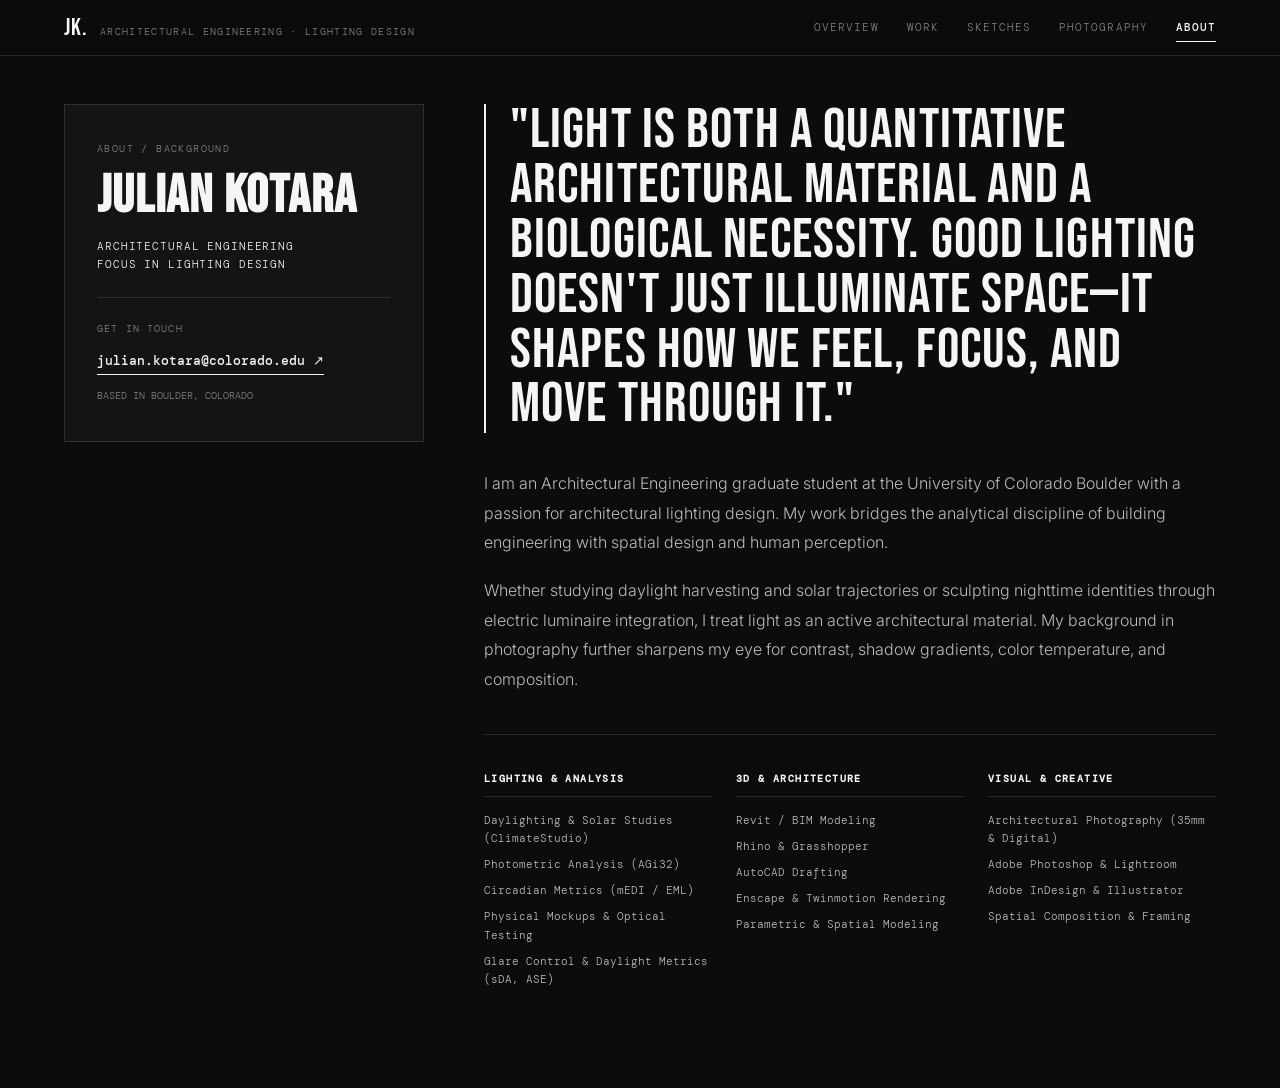
==== about.html @ b2248652 "Dark Nocturnal Fix: Monochrome palette, unified subpages, clean headers, project page styling" ====
<!DOCTYPE html>
<html lang="en">
<head>
  <meta charset="UTF-8">
  <meta name="viewport" content="width=device-width, initial-scale=1.0">
  <title>About — Julian Kotara</title>
  
  <link rel="preconnect" href="https://fonts.googleapis.com">
  <link rel="preconnect" href="https://fonts.gstatic.com" crossorigin>
  <link href="https://fonts.googleapis.com/css2?family=Bebas+Neue&family=Inter:wght@300;400;500;600&family=DM+Mono:wght@400;500&display=swap" rel="stylesheet">
  
  <link rel="stylesheet" href="styles.css">
  <link rel="stylesheet" href="styles-nocturnal.css">
</head>
<body>

  <!-- SLEEK MINIMAL MONOCHROME HEADER -->
  <header class="mn-header">
    <a class="mn-brand" href="index.html">
      <span class="mn-brand-monogram">JK.</span>
      <span class="mn-brand-tag">ARCHITECTURAL ENGINEERING · LIGHTING DESIGN</span>
    </a>

    <nav class="mn-nav" aria-label="Main Navigation">
      <a href="index.html">Overview</a>
      <a href="work.html">Work</a>
      <a href="sketches.html">Sketches</a>
      <a href="photography.html">Photography</a>
      <a href="about.html" class="active">About</a>
    </nav>
  </header>

  <main class="mn-main">
    <div class="mn-about-grid">
      
      <!-- Left Profile Card -->
      <div class="mn-about-card">
        <span style="font-family: var(--font-mono); font-size: 10px; letter-spacing: 0.14em; text-transform: uppercase; color: var(--mn-muted); display: block; margin-bottom: 8px;">
          About / Background
        </span>
        <h1>Julian Kotara</h1>
        <p style="font-family: var(--font-mono); font-size: 11px; letter-spacing: 0.08em; text-transform: uppercase; color: var(--mn-white); margin-bottom: 24px;">
          Architectural Engineering<br>Focus in Lighting Design
        </p>

        <div style="border-top: 1px solid var(--mn-border); padding-top: 24px; margin-top: 24px;">
          <span style="font-family: var(--font-mono); font-size: 9.5px; letter-spacing: 0.12em; text-transform: uppercase; color: var(--mn-muted); display: block; margin-bottom: 8px;">
            Get in Touch
          </span>
          <a class="mn-contact-link" href="mailto:julian.kotara@colorado.edu">
            julian.kotara@colorado.edu ↗
          </a>
          <p style="font-family: var(--font-mono); font-size: 9.5px; color: var(--mn-muted); text-transform: uppercase; margin-top: 14px;">
            Based in Boulder, Colorado
          </p>
        </div>
      </div>

      <!-- Right Narrative & Skills -->
      <div>
        <div class="mn-statement-quote">
          "Light is both a quantitative architectural material and a biological necessity. Good lighting doesn't just illuminate space—it shapes how we feel, focus, and move through it."
        </div>

        <div class="mn-about-desc">
          <p style="margin-bottom: 18px;">
            I am an Architectural Engineering graduate student at the University of Colorado Boulder with a passion for architectural lighting design. My work bridges the analytical discipline of building engineering with spatial design and human perception.
          </p>
          <p>
            Whether studying daylight harvesting and solar trajectories or sculpting nighttime identities through electric luminaire integration, I treat light as an active architectural material. My background in photography further sharpens my eye for contrast, shadow gradients, color temperature, and composition.
          </p>
        </div>

        <!-- Skills Grid -->
        <div class="mn-skills-grid">
          <div class="mn-skill-col">
            <h4>Lighting &amp; Analysis</h4>
            <ul>
              <li>Daylighting &amp; Solar Studies (ClimateStudio)</li>
              <li>Photometric Analysis (AGi32)</li>
              <li>Circadian Metrics (mEDI / EML)</li>
              <li>Physical Mockups &amp; Optical Testing</li>
              <li>Glare Control &amp; Daylight Metrics (sDA, ASE)</li>
            </ul>
          </div>

          <div class="mn-skill-col">
            <h4>3D &amp; Architecture</h4>
            <ul>
              <li>Revit / BIM Modeling</li>
              <li>Rhino &amp; Grasshopper</li>
              <li>AutoCAD Drafting</li>
              <li>Enscape &amp; Twinmotion Rendering</li>
              <li>Parametric &amp; Spatial Modeling</li>
            </ul>
          </div>

          <div class="mn-skill-col">
            <h4>Visual &amp; Creative</h4>
            <ul>
              <li>Architectural Photography (35mm &amp; Digital)</li>
              <li>Adobe Photoshop &amp; Lightroom</li>
              <li>Adobe InDesign &amp; Illustrator</li>
              <li>Spatial Composition &amp; Framing</li>
            </ul>
          </div>
        </div>

      </div>

    </div>
  </main>

</body>
</html>
---- styles.css ----
/* ==========================================================================
   JULIAN KOTARA — ARCHITECTURAL & LIGHTING DESIGN PORTFOLIO
   Design Tokens & Modern Responsive Stylesheet
   ========================================================================== */

:root {
  /* Dynamic Theme Tokens */
  --theme-hue: 75;       /* Default: 75 (Sage Light Green) */
  --theme-sat: 26%;      /* Default: 26% */

  /* Smart Color Palette preserving exact lightness */
  --field: hsl(var(--theme-hue), var(--theme-sat), 65%);
  --field-light: hsl(var(--theme-hue), var(--theme-sat), 78%);
  --field-tint: hsl(var(--theme-hue), calc(var(--theme-sat) + 5%), 84%);
  --ink: hsl(var(--theme-hue), 14%, 12%);
  --paper: #ece9df;
  --paper-card: #e3dfd3;
  --glass: rgba(245, 244, 237, 0.88);
  --glass-dark: rgba(31, 35, 27, 0.85);
  --line: hsla(var(--theme-hue), 14%, 12%, 0.16);
  --line-strong: hsla(var(--theme-hue), 14%, 12%, 0.45);
  --line-light: rgba(255, 255, 255, 0.2);
  --terracotta: #9a4a3c;
  --muted: hsla(var(--theme-hue), 10%, 25%, 0.7);

  /* Typography */
  --sans: 'Manrope', -apple-system, BlinkMacSystemFont, 'Segoe UI', Roboto, sans-serif;
  --serif: 'Playfair Display', Georgia, serif;
  --mono: 'DM Mono', 'SFMono-Regular', Consolas, monospace;

  /* Layout Spacing */
  --site-padding: clamp(20px, 5vw, 70px);
  --section-spacing: clamp(70px, 10vh, 130px);
  --radius-sm: 3px;
  --radius-md: 6px;
  --radius-lg: 12px;
}


/* ==========================================================================
   Reset & Base Elements
   ========================================================================== */

*, *::before, *::after {
  box-sizing: border-box;
}

html {
  scroll-behavior: smooth;
  -webkit-text-size-adjust: 100%;
}

body {
  margin: 0;
  background: var(--field);
  color: var(--ink);
  font-family: var(--sans);
  font-size: 16px;
  line-height: 1.6;
  -webkit-font-smoothing: antialiased;
  -moz-osx-font-smoothing: grayscale;
  transition: background-color 0.4s ease;
}

img {
  max-width: 100%;
  height: auto;
  display: block;
}

button, a {
  font: inherit;
  color: inherit;
}

button {
  border: none;
  background: none;
  cursor: pointer;
}

/* ==========================================================================
   Typography Utilities
   ========================================================================== */

.kicker {
  font-family: var(--mono);
  font-size: 11px;
  font-weight: 500;
  letter-spacing: 0.08em;
  text-transform: uppercase;
  color: var(--muted);
  margin: 0 0 12px;
}

h1, h2, h3 {
  font-weight: 600;
  line-height: 1.05;
  letter-spacing: -0.04em;
  margin: 0;
}

em {
  font-family: var(--serif);
  font-weight: 500;
  font-style: italic;
}

/* ==========================================================================
   Navigation Bar
   ========================================================================== */

.glass-nav {
  position: fixed;
  z-index: 100;
  top: 16px;
  left: var(--site-padding);
  right: var(--site-padding);
  height: 56px;
  padding: 0 22px;
  border: 1px solid var(--solar-nav-border, rgba(255, 255, 255, 0.45));
  border-radius: var(--radius-sm);
  background: var(--solar-nav-bg, var(--glass));
  backdrop-filter: blur(16px);
  -webkit-backdrop-filter: blur(16px);
  display: flex;
  align-items: center;
  justify-content: space-between;
  box-shadow: 0 4px 20px rgba(0, 0, 0, 0.04);
  transition: background 0.4s ease, border-color 0.4s ease, box-shadow 0.4s ease;
}

.monogram {
  font-size: 22px;
  font-weight: 800;
  letter-spacing: -0.06em;
  text-decoration: none;
  color: var(--solar-nav-ink, var(--ink));
  transition: color 0.4s ease;
}

.monogram span {
  color: var(--terracotta);
}

.glass-nav nav {
  display: flex;
  gap: 26px;
}

.glass-nav nav a {
  font-family: var(--mono);
  font-size: 11px;
  font-weight: 500;
  letter-spacing: 0.08em;
  text-transform: uppercase;
  text-decoration: none;
  color: var(--solar-nav-ink, var(--ink));
  padding: 6px 0;
  position: relative;
  display: inline-block;
  transition: opacity 0.2s ease, color 0.4s ease, border-color 0.4s ease, transform 100ms cubic-bezier(0.16, 1, 0.3, 1);
}

.glass-nav nav a:hover {
  opacity: 0.65;
}

.glass-nav nav a:active {
  transform: scale(0.96);
  transition-duration: 60ms;
}

.glass-nav nav a.active {
  border-bottom: 1.5px solid var(--solar-nav-ink, var(--ink));
}

/* ==========================================================================
   Homepage — Intro / Hero Section
   ========================================================================== */

.intro {
  min-height: 100svh;
  min-height: 100vh;
  padding: clamp(120px, 16vh, 180px) var(--site-padding) clamp(40px, 6vh, 70px);
  position: relative;
  overflow: hidden;
  display: flex;
  flex-direction: column;
  justify-content: space-between;
  background-color: var(--solar-canvas-bg, transparent);
  transition: background-color 0.4s ease;
}

/* Organic Background Circles */
.geo-circle {
  position: absolute;
  border-radius: 50%;
  pointer-events: none;
  z-index: 1;
}

.geo-circle-top-left {
  width: clamp(320px, 46vw, 673.438px);
  height: clamp(320px, 46vw, 673.438px);
  top: clamp(-240px, -18vh, -100px);
  left: clamp(-220px, -12vw, -80px);
  background-color: rgba(255, 255, 255, var(--solar-circle-alpha, 0.35));
  border-radius: 50%;
  z-index: 1;
  transition: background-color 0.4s ease;
}

.geo-circle-bottom-right {
  width: clamp(360px, 52vw, 761.273px);
  height: clamp(360px, 52vw, 761.273px);
  bottom: clamp(-260px, -20vh, -100px);
  right: clamp(-180px, -10vw, -60px);
  background-color: rgba(255, 255, 255, var(--solar-circle-alpha, 0.35));
  border-radius: 50%;
  z-index: 1;
  transition: background-color 0.4s ease;
}

.intro-top {
  position: relative;
  z-index: 6;
}

.hero-kicker {
  position: relative;
  z-index: 6;
  color: var(--solar-hero-muted, var(--muted));
  transition: color 0.4s ease;
}

.intro h1,
.hero-title {
  position: relative;
  z-index: 6;
  font-size: clamp(65px, 12vw, 175px);
  line-height: 0.82;
  letter-spacing: -0.07em;
  margin: 16px 0 0;
  color: var(--solar-title-color, var(--ink));
  transition: color 0.4s ease;
}

.intro-body {
  position: relative;
  z-index: 2;
  display: grid;
  grid-template-columns: 1.15fr 1fr;
  gap: clamp(30px, 4vw, 60px);
  align-items: start;
  margin-top: clamp(40px, 8vh, 90px);
}

.role {
  font-size: clamp(20px, 2.4vw, 34px);
  line-height: 1.15;
  letter-spacing: -0.04em;
  font-weight: 500;
  margin: 0;
  color: var(--solar-hero-ink, var(--ink));
  transition: color 0.4s ease;
}

.intro-copy {
  font-size: clamp(14px, 1.15vw, 17px);
  line-height: 1.55;
  color: var(--solar-hero-ink, var(--ink));
  max-width: 480px;
  margin: 0 0 0 auto;
  transition: color 0.4s ease;
}

.intro-bottom {
  position: relative;
  z-index: 2;
  display: flex;
  justify-content: space-between;
  align-items: center;
  margin-top: clamp(40px, 6vh, 60px);
  padding-top: 20px;
  border-top: 1px solid var(--solar-hero-line, var(--line));
  color: var(--solar-hero-ink, var(--ink));
  transition: color 0.4s ease, border-color 0.4s ease;
}

.explore {
  display: inline-flex;
  align-items: center;
  gap: 8px;
  font-family: var(--mono);
  font-size: 11px;
  font-weight: 500;
  text-transform: uppercase;
  letter-spacing: 0.06em;
  text-decoration: none;
  padding-bottom: 2px;
  transition: opacity 150ms ease, transform 100ms cubic-bezier(0.16, 1, 0.3, 1);
}

.explore:hover {
  opacity: 0.8;
}

.explore:active {
  transform: scale(0.96);
  transition-duration: 60ms;
}

.explore span {
  font-size: 16px;
  transition: transform 0.2s ease;
}

.explore:hover span {
  transform: translateY(3px);
}

.intro-meta {
  font-family: var(--mono);
  font-size: 11px;
  text-transform: uppercase;
  letter-spacing: 0.06em;
  color: var(--muted);
}

/* ==========================================================================
   Homepage — Horizontal Selected Work Rail
   ========================================================================== */

.work-section {
  padding: var(--section-spacing) 0;
  background: var(--paper);
  position: relative;
  overflow: hidden;
}

.work-head {
  padding: 0 var(--site-padding) 40px;
  display: flex;
  justify-content: space-between;
  align-items: flex-end;
  gap: 30px;
}

.work-head-text h2 {
  font-size: clamp(40px, 6vw, 84px);
  letter-spacing: -0.06em;
  line-height: 0.95;
  margin: 10px 0 6px;
}

.work-head-text p {
  font-family: var(--mono);
  font-size: 11px;
  text-transform: uppercase;
  letter-spacing: 0.06em;
  color: var(--muted);
  margin: 0;
}

.rail-controls {
  display: flex;
  gap: 10px;
}

.rail-button {
  width: 46px;
  height: 46px;
  border: 1px solid var(--line);
  background: var(--glass);
  font-size: 18px;
  display: flex;
  align-items: center;
  justify-content: center;
  border-radius: var(--radius-sm);
  cursor: pointer;
  transition: background-color 150ms ease, color 150ms ease, border-color 150ms ease, transform 100ms cubic-bezier(0.16, 1, 0.3, 1);
}

.rail-button:hover {
  background: var(--ink);
  color: var(--paper);
  border-color: var(--ink);
  transform: scale(1.05);
}

.rail-button:active {
  transform: scale(0.92);
  transition-duration: 60ms;
}

.project-rail {
  display: flex;
  gap: 24px;
  overflow-x: auto;
  padding: 0 var(--site-padding) 24px;
  scroll-padding-left: var(--site-padding);
  scroll-padding-inline: var(--site-padding);
  scroll-snap-type: x mandatory;
  scrollbar-width: none;
  -webkit-overflow-scrolling: touch;
}

.project-rail::-webkit-scrollbar {
  display: none;
}

.project-card {
  flex: 0 0 min(40vw, 500px);
  height: min(58vw, 620px);
  min-height: 420px;
  position: relative;
  border-radius: var(--radius-sm);
  overflow: hidden;
  scroll-snap-align: start;
  text-decoration: none;
  color: #ffffff;
  display: block;
  background: #2a2c26;
  box-shadow: 0 4px 20px rgba(0, 0, 0, 0.08), 0 1px 3px rgba(0, 0, 0, 0.04);
  transition: transform 120ms cubic-bezier(0.16, 1, 0.3, 1), box-shadow 160ms ease;
}

.project-card:hover {
  box-shadow: 0 16px 40px rgba(0, 0, 0, 0.18), 0 2px 8px rgba(0, 0, 0, 0.06);
}

.project-card:active {
  transform: scale(0.982);
  transition-duration: 60ms;
}

.project-card.wide {
  flex-basis: min(52vw, 660px);
}

.project-card img {
  width: 100%;
  height: 100%;
  object-fit: cover;
  transition: transform 0.65s cubic-bezier(0.16, 1, 0.3, 1);
}

.project-card:hover img {
  transform: scale(1.05);
}

.card-shade {
  position: absolute;
  inset: 0;
  background: linear-gradient(180deg, rgba(0, 0, 0, 0.05) 30%, rgba(0, 0, 0, 0.8) 100%);
  transition: opacity 0.3s ease;
}

.project-card:hover .card-shade {
  background: linear-gradient(180deg, rgba(0, 0, 0, 0.1) 20%, rgba(0, 0, 0, 0.88) 100%);
}

.project-index {
  position: absolute;
  top: 18px;
  left: 20px;
  font-family: var(--mono);
  font-size: 11px;
  font-weight: 500;
  letter-spacing: 0.05em;
}

.open-mark {
  position: absolute;
  top: 18px;
  right: 20px;
  font-size: 20px;
  transition: transform 0.25s ease;
}

.project-card:hover .open-mark {
  transform: translate(3px, -3px);
}

.card-copy {
  position: absolute;
  left: 22px;
  right: 22px;
  bottom: 22px;
}

.card-copy strong {
  display: block;
  font-size: clamp(22px, 2.6vw, 36px);
  line-height: 1.05;
  letter-spacing: -0.05em;
  font-weight: 600;
}

.card-copy small {
  display: block;
  margin-top: 10px;
  font-family: var(--mono);
  font-size: 10px;
  letter-spacing: 0.07em;
  text-transform: uppercase;
  opacity: 0.85;
}

/* ==========================================================================
   Homepage — About / Contact Section
   ========================================================================== */

.about {
  padding: var(--section-spacing) var(--site-padding);
  background: var(--ink);
  color: var(--paper);
  display: grid;
  grid-template-columns: 1.2fr 0.8fr;
  gap: clamp(40px, 8vw, 100px);
  align-items: center;
}

.about .kicker {
  grid-column: 1 / -1;
  color: var(--field-light);
}

.about h2 {
  font-size: clamp(40px, 5.5vw, 80px);
  line-height: 0.96;
  letter-spacing: -0.06em;
  margin: 0;
}

.about-content p {
  font-size: clamp(15px, 1.2vw, 18px);
  line-height: 1.6;
  color: rgba(236, 233, 223, 0.85);
  margin: 0 0 36px;
}

.contact-link {
  display: inline-flex;
  align-items: center;
  gap: 10px;
  color: var(--paper);
  font-size: clamp(18px, 1.8vw, 24px);
  text-decoration: none;
  border-bottom: 1.5px solid var(--paper);
  padding-bottom: 6px;
  font-family: var(--sans);
  font-weight: 500;
  transition: all 0.2s ease;
}

.contact-link:hover {
  color: var(--field-light);
  border-color: var(--field-light);
}

/* ==========================================================================
   Work Index Page (work.html)
   ========================================================================== */

.subpage {
  background: var(--paper);
  min-height: 100vh;
  color: var(--ink);
}

.sub-hero {
  padding: clamp(130px, 18vh, 200px) var(--site-padding) clamp(60px, 10vh, 100px);
  max-width: 1400px;
  margin: 0 auto;
}

.sub-hero h1 {
  font-size: clamp(52px, 8.5vw, 120px);
  line-height: 0.9;
  letter-spacing: -0.07em;
  margin: 20px 0 40px;
}

.work-categories {
  display: flex;
  flex-direction: column;
  gap: 70px;
  margin-top: 50px;
}

.work-group-title {
  font-family: var(--mono);
  font-size: 12px;
  letter-spacing: 0.08em;
  text-transform: uppercase;
  color: var(--muted);
  border-bottom: 1px solid var(--line-strong);
  padding-bottom: 12px;
  margin-bottom: 0;
}

.work-list {
  display: flex;
  flex-direction: column;
}

.work-list-item {
  display: grid;
  grid-template-columns: 50px 96px 1.5fr 1fr 40px;
  align-items: center;
  gap: 20px;
  padding: 18px 0;
  border-bottom: 1px solid var(--line);
  transition: background-color 150ms ease, padding-left 150ms cubic-bezier(0.16, 1, 0.3, 1), transform 100ms cubic-bezier(0.16, 1, 0.3, 1);
  text-decoration: none;
  color: var(--ink);
}

.work-list-item:hover {
  padding-left: 10px;
  background: rgba(31, 35, 27, 0.035);
}

.work-list-item:active {
  transform: scale(0.99);
  transition-duration: 60ms;
}

.work-list-item .item-num {
  font-family: var(--mono);
  font-size: 12px;
  color: var(--muted);
}

.work-list-thumb {
  width: 96px;
  height: 64px;
  border-radius: 4px;
  overflow: hidden;
  background: #20241b;
  box-shadow: 0 4px 12px rgba(0, 0, 0, 0.1);
}

.work-list-thumb img {
  width: 100%;
  height: 100%;
  object-fit: cover;
  transition: transform 0.35s ease;
}

.work-list-item:hover .work-list-thumb img {
  transform: scale(1.08);
}

.work-list-item strong {
  font-size: clamp(18px, 2.4vw, 36px);
  line-height: 1.1;
  letter-spacing: -0.04em;
}

.work-list-item .item-type {
  font-family: var(--mono);
  font-size: 11px;
  text-transform: uppercase;
  letter-spacing: 0.06em;
  color: var(--muted);
}

.work-list-item .item-arrow {
  font-size: 22px;
  text-align: right;
  transition: transform 0.2s ease;
}

.work-list-item:hover .item-arrow {
  transform: translate(4px, -4px);
}

@media (max-width: 768px) {
  .work-list-item {
    grid-template-columns: 35px 70px 1fr 30px;
    gap: 12px;
  }
  .work-list-thumb {
    width: 70px;
    height: 48px;
  }
  .work-list-item .item-type {
    display: none;
  }
}


/* ==========================================================================
   Architectural & Lighting Project Detail Template (FMSP / HOK Style)
   ========================================================================== */

.project-page {
  background: var(--paper);
  min-height: 100vh;
  color: var(--ink);
}

.project-detail {
  padding: clamp(110px, 15vh, 160px) var(--site-padding) 100px;
  max-width: 1440px;
  margin: 0 auto;
}

.project-back-nav {
  display: inline-flex;
  align-items: center;
  gap: 8px;
  font-family: var(--mono);
  font-size: 11px;
  font-weight: 500;
  text-transform: uppercase;
  letter-spacing: 0.06em;
  text-decoration: none;
  margin-bottom: 40px;
  color: var(--ink);
  transition: opacity 0.2s ease;
}

.project-back-nav:hover {
  opacity: 0.6;
}

.project-header {
  margin-bottom: 45px;
}

.project-header h1 {
  font-size: clamp(48px, 7.5vw, 105px);
  line-height: 0.92;
  letter-spacing: -0.06em;
  margin: 12px 0 0;
}

/* Fast-Facts Project Specifications Bar */
.project-facts-bar {
  display: grid;
  grid-template-columns: repeat(auto-fit, minmax(180px, 1fr));
  gap: 24px;
  padding: 26px 0;
  border-top: 1px solid var(--line-strong);
  border-bottom: 1px solid var(--line-strong);
  margin: 40px 0 50px;
}

.fact-item {
  display: flex;
  flex-direction: column;
  gap: 5px;
}

.fact-label {
  font-family: var(--mono);
  font-size: 10px;
  text-transform: uppercase;
  letter-spacing: 0.08em;
  color: var(--muted);
}

.fact-value {
  font-size: 14px;
  font-weight: 600;
  letter-spacing: -0.01em;
}

/* Featured Hero Image */
.project-hero-media {
  width: 100%;
  border-radius: var(--radius-sm);
  overflow: hidden;
  margin-bottom: 60px;
  background: #2a2c26;
}

.project-hero-media img {
  width: 100%;
  max-height: 78vh;
  object-fit: cover;
}

/* Editorial Concept & Narrative */
.project-story {
  display: grid;
  grid-template-columns: 1.35fr 0.65fr;
  gap: clamp(40px, 8vw, 100px);
  margin: 60px 0 80px;
}

.story-lead {
  font-family: var(--serif);
  font-size: clamp(24px, 2.8vw, 40px);
  line-height: 1.25;
  letter-spacing: -0.02em;
  margin: 0 0 30px;
  color: var(--ink);
}

.story-paragraphs p {
  font-size: clamp(15px, 1.15vw, 18px);
  line-height: 1.7;
  color: #33382d;
  margin: 0 0 20px;
}

.story-sidebar {
  background: var(--paper-card);
  padding: 30px;
  border-radius: var(--radius-sm);
  border-left: 3px solid var(--ink);
  height: fit-content;
}

.story-sidebar h3 {
  font-family: var(--mono);
  font-size: 11px;
  text-transform: uppercase;
  letter-spacing: 0.08em;
  color: var(--muted);
  margin: 0 0 16px;
}

.story-sidebar ul {
  list-style: none;
  padding: 0;
  margin: 0;
}

.story-sidebar li {
  font-size: 13px;
  line-height: 1.6;
  padding: 10px 0;
  border-bottom: 1px solid var(--line);
}

.story-sidebar li:last-child {
  border-bottom: none;
}

/* ==========================================================================
   Modular Visual Storytelling Grids & Placeholders
   ========================================================================== */

.visual-section {
  margin: 70px 0;
}

.visual-section-title {
  font-family: var(--mono);
  font-size: 11px;
  text-transform: uppercase;
  letter-spacing: 0.08em;
  color: var(--muted);
  margin-bottom: 20px;
}

/* Full Width Figure */
.figure-full {
  margin: 0 0 50px;
}

.figure-full img {
  width: 100%;
  height: auto;
  max-height: 75vh;
  object-fit: contain;
  border-radius: var(--radius-sm);
  display: block;
}

.figure-caption {
  font-family: var(--mono);
  font-size: 11px;
  color: var(--muted);
  margin-top: 10px;
  display: flex;
  justify-content: space-between;
}

/* Two-Column Diptych (e.g. Day vs Night / Plan vs Render) */
.figure-duo {
  display: grid;
  grid-template-columns: 1fr 1fr;
  gap: 24px;
  margin: 0 0 50px;
}

.figure-item {
  display: flex;
  flex-direction: column;
}

.figure-item img {
  width: 100%;
  height: auto;
  max-height: 70vh;
  object-fit: contain;
  border-radius: var(--radius-sm);
  display: block;
}

/* Three-Column Details Grid */
.figure-trio {
  display: grid;
  grid-template-columns: repeat(3, 1fr);
  gap: 20px;
  margin: 0 0 50px;
}

.figure-trio img {
  width: 100%;
  height: auto;
  max-height: 50vh;
  object-fit: contain;
  border-radius: var(--radius-sm);
  display: block;
}

/* Upload / Image Placeholder Block (Clean Architectural Slot) */
.figure-placeholder {
  border: 1.5px dashed var(--line-strong);
  border-radius: var(--radius-sm);
  background: rgba(255, 255, 255, 0.35);
  padding: 40px 24px;
  display: flex;
  flex-direction: column;
  align-items: center;
  justify-content: center;
  text-align: center;
  min-height: 280px;
  transition: all 0.2s ease;
}

.figure-placeholder:hover {
  background: rgba(255, 255, 255, 0.6);
  border-color: var(--ink);
}

.placeholder-tag {
  font-family: var(--mono);
  font-size: 10px;
  text-transform: uppercase;
  letter-spacing: 0.08em;
  color: var(--terracotta);
  margin-bottom: 8px;
}

.placeholder-title {
  font-size: 16px;
  font-weight: 600;
  margin: 0 0 6px;
}

.placeholder-desc {
  font-size: 12px;
  color: var(--muted);
  max-width: 320px;
  margin: 0;
}

/* Project Footer Pagination */
.project-pagination {
  display: flex;
  justify-content: space-between;
  align-items: center;
  padding-top: 50px;
  border-top: 1px solid var(--line-strong);
  margin-top: 90px;
}

.page-nav-link {
  text-decoration: none;
  display: flex;
  flex-direction: column;
  gap: 4px;
  transition: transform 100ms cubic-bezier(0.16, 1, 0.3, 1), opacity 150ms ease;
}

.page-nav-link:active {
  transform: scale(0.98);
  transition-duration: 60ms;
}

.page-nav-link .nav-direction {
  font-family: var(--mono);
  font-size: 10px;
  text-transform: uppercase;
  letter-spacing: 0.08em;
  color: var(--muted);
}

.page-nav-link .nav-title {
  font-size: clamp(16px, 1.8vw, 24px);
  font-weight: 600;
  letter-spacing: -0.03em;
}

.page-nav-link:hover .nav-title {
  text-decoration: underline;
}

/* ==========================================================================
   Dedicated Photography Page (photography.html / project-photo.html)
   ========================================================================== */

.photo-page {
  background: #191b16;
  color: #edeae2;
  min-height: 100vh;
}

.photo-page .glass-nav {
  background: var(--glass-dark);
  border-color: rgba(255, 255, 255, 0.12);
  color: #edeae2;
}

.photo-page .glass-nav .monogram {
  color: #edeae2;
}

.photo-page .glass-nav nav a {
  color: #edeae2;
}

.photo-page .glass-nav nav a.active {
  border-color: #edeae2;
}

.photo-container {
  padding: clamp(110px, 15vh, 160px) var(--site-padding) 100px;
  max-width: 1440px;
  margin: 0 auto;
}

.photo-header {
  margin-bottom: 50px;
}

.photo-header .kicker {
  color: var(--field);
}

.photo-header h1 {
  font-size: clamp(48px, 7.5vw, 105px);
  line-height: 0.92;
  letter-spacing: -0.06em;
  color: #ffffff;
  margin: 12px 0 20px;
}

.photo-header p.photo-intro {
  font-size: clamp(16px, 1.3vw, 20px);
  line-height: 1.6;
  color: rgba(237, 234, 226, 0.8);
  max-width: 680px;
  margin: 0;
}

/* Interactive Photography Carousel */
.photo-carousel-wrapper {
  position: relative;
  margin: 40px 0 70px;
  border-radius: var(--radius-sm);
  overflow: hidden;
  background: #0f110d;
}

.carousel-viewport {
  position: relative;
  width: 100%;
  height: clamp(380px, 68vh, 750px);
  overflow: hidden;
}

.carousel-slide {
  position: absolute;
  inset: 0;
  opacity: 0;
  visibility: hidden;
  transition: opacity 0.5s cubic-bezier(0.25, 1, 0.5, 1), visibility 0.5s ease;
}

.carousel-slide.active {
  opacity: 1;
  visibility: visible;
  z-index: 2;
}

.carousel-slide img {
  width: 100%;
  height: 100%;
  object-fit: cover;
}

.carousel-slide.placeholder-slide {
  background: #141712;
  display: flex;
  flex-direction: column;
  align-items: center;
  justify-content: center;
  text-align: center;
  border: 1.5px dashed rgba(255, 255, 255, 0.18);
  padding: 40px 30px 120px;
  box-sizing: border-box;
}

.placeholder-inner {
  max-width: 500px;
  margin: auto 0;
}

.placeholder-inner .placeholder-title {
  font-size: clamp(18px, 2.2vw, 30px);
  font-weight: 600;
  color: #ffffff;
  margin: 10px 0 8px;
  line-height: 1.15;
}

.placeholder-inner .placeholder-desc {
  font-size: 13px;
  color: rgba(255, 255, 255, 0.65);
  line-height: 1.5;
  margin: 0;
}



.carousel-caption-overlay {
  position: absolute;
  bottom: 0;
  left: 0;
  right: 0;
  padding: 40px 30px 24px;
  background: linear-gradient(180deg, transparent 0%, rgba(0, 0, 0, 0.85) 100%);
  display: flex;
  justify-content: space-between;
  align-items: flex-end;
  color: #ffffff;
}

.slide-title {
  font-size: clamp(18px, 2vw, 26px);
  font-weight: 600;
  margin: 0 0 4px;
}

.slide-meta {
  font-family: var(--mono);
  font-size: 11px;
  text-transform: uppercase;
  letter-spacing: 0.06em;
  color: rgba(255, 255, 255, 0.7);
}

/* Carousel Controls Bar */
.carousel-bar {
  display: flex;
  justify-content: space-between;
  align-items: center;
  padding: 18px 24px;
  background: #141611;
  border-top: 1px solid rgba(255, 255, 255, 0.1);
}

.carousel-counter {
  font-family: var(--mono);
  font-size: 12px;
  letter-spacing: 0.08em;
  color: rgba(255, 255, 255, 0.7);
}

.carousel-nav-buttons {
  display: flex;
  gap: 10px;
}

.carousel-btn {
  width: 44px;
  height: 44px;
  border: 1px solid rgba(255, 255, 255, 0.2);
  color: #ffffff;
  background: rgba(255, 255, 255, 0.05);
  font-size: 18px;
  display: flex;
  align-items: center;
  justify-content: center;
  border-radius: var(--radius-sm);
  transition: all 0.2s ease;
}

.carousel-btn:hover {
  background: #ffffff;
  color: #000000;
}

/* ==========================================================================
   Full-Page Tight Flush Architectural Photo Collage & Dynamic Filter Engine
   ========================================================================== */

.photo-container {
  max-width: 1600px;
  margin: 0 auto;
  padding: clamp(100px, 12vh, 140px) clamp(20px, 4vw, 60px) 100px;
}

.photo-header {
  margin-bottom: 24px;
}

.photo-header h1 {
  font-size: clamp(40px, 5.5vw, 84px);
  line-height: 0.94;
  letter-spacing: -0.05em;
  margin: 10px 0 16px;
  color: #ffffff;
}

.photo-intro {
  max-width: 650px;
  font-size: clamp(15px, 1.2vw, 18px);
  line-height: 1.55;
  color: rgba(255, 255, 255, 0.72);
  margin-bottom: 20px;
}

/* Category Filter Navigation Bar */
.photo-filter-bar {
  display: flex;
  align-items: center;
  justify-content: space-between;
  border-top: 1px solid rgba(255, 255, 255, 0.12);
  border-bottom: 1px solid rgba(255, 255, 255, 0.12);
  padding: 14px 0;
  margin: 24px 0 30px;
  gap: 16px;
  flex-wrap: wrap;
}

.photo-filter-group {
  display: flex;
  gap: 10px;
  flex-wrap: wrap;
}

.photo-filter-btn {
  background: rgba(255, 255, 255, 0.05);
  border: 1px solid rgba(255, 255, 255, 0.16);
  color: #ffffff;
  padding: 7px 16px;
  border-radius: 30px;
  font-family: var(--mono);
  font-size: 11px;
  text-transform: uppercase;
  letter-spacing: 0.06em;
  cursor: pointer;
  transition: background-color 150ms ease, border-color 150ms ease, color 150ms ease, transform 100ms cubic-bezier(0.16, 1, 0.3, 1);
  user-select: none;
}

.photo-filter-btn:hover {
  background: rgba(255, 255, 255, 0.18);
  border-color: rgba(255, 255, 255, 0.35);
  color: #ffffff;
  transform: scale(1.02);
}

.photo-filter-btn:active {
  transform: scale(0.95);
  transition-duration: 60ms;
}

.photo-filter-btn.active {
  background: var(--field);
  color: #161a12;
  border-color: var(--field);
  font-weight: 600;
  box-shadow: 0 2px 8px rgba(186, 196, 154, 0.3);
}

.photo-counter-badge {
  font-family: var(--mono);
  font-size: 11px;
  color: rgba(255, 255, 255, 0.6);
  letter-spacing: 0.08em;
}

/* Full-Page Tight Collage Grid (Matching Screenshots 1 & 2) */
.photo-collage-grid {
  display: grid;
  grid-template-columns: repeat(4, 1fr);
  grid-auto-rows: 280px;
  grid-auto-flow: dense;
  gap: 8px;
  background: #0d0f0b;
  padding: 8px;
  border-radius: 4px;
  border: 1px solid rgba(255, 255, 255, 0.1);
  margin-bottom: 80px;
  box-shadow: 0 10px 40px rgba(0, 0, 0, 0.6);
}

/* Collage Item & Multi-Cell Spans */
.collage-item {
  position: relative;
  overflow: hidden;
  background: #151812;
  cursor: pointer;
  border-radius: 2px;
}

.collage-item.is-tall {
  grid-row: span 2;
}

.collage-item.is-wide {
  grid-column: span 2;
}

.collage-item.is-featured {
  grid-column: span 2;
  grid-row: span 2;
}

.collage-item.is-hidden {
  display: none !important;
}

.collage-item:hover {
  z-index: 10;
}

.collage-item img {
  width: 100%;
  height: 100%;
  object-fit: cover;
  display: block;
  transition: transform 0.6s cubic-bezier(0.16, 1, 0.3, 1), filter 0.3s ease;
}

.collage-item:hover img {
  transform: scale(1.04);
}

/* Bottom-Left Hover Caption (Instant hover response, zero delay) */
.collage-caption {
  position: absolute;
  inset: 0;
  background: linear-gradient(180deg, transparent 40%, rgba(8, 10, 6, 0.94) 100%);
  display: flex;
  flex-direction: column;
  justify-content: flex-end;
  padding: 18px 16px;
  opacity: 0;
  pointer-events: none;
  transition: opacity 0.08s ease;
  box-sizing: border-box;
  will-change: opacity;
}

.collage-item:hover .collage-caption,
.collage-item:focus-within .collage-caption {
  opacity: 1;
}

.collage-caption-inner {
  transform: none;
  text-align: left;
}


.collage-tag {
  font-family: var(--mono);
  font-size: 10px;
  text-transform: uppercase;
  letter-spacing: 0.1em;
  color: var(--field);
  margin-bottom: 3px;
  display: block;
  font-weight: 500;
}

.collage-title {
  font-size: 15px;
  font-weight: 600;
  color: #ffffff;
  margin: 0 0 2px;
  line-height: 1.25;
}

.collage-meta {
  font-size: 11px;
  color: rgba(255, 255, 255, 0.7);
  margin: 0;
  line-height: 1.35;
}

/* Responsive Breakpoints */
@media (max-width: 1100px) {
  .photo-collage-grid {
    grid-template-columns: repeat(3, 1fr);
    grid-auto-rows: 240px;
    gap: 6px;
    padding: 6px;
  }
}

@media (max-width: 750px) {
  .photo-collage-grid {
    grid-template-columns: repeat(2, 1fr);
    grid-auto-rows: 200px;
    gap: 6px;
    padding: 6px;
  }

  .collage-item.is-wide,
  .collage-item.is-featured {
    grid-column: span 2;
  }
}

@media (max-width: 500px) {
  .photo-collage-grid {
    grid-template-columns: 1fr;
    grid-auto-rows: 260px;
  }

  .collage-item,
  .collage-item.is-tall,
  .collage-item.is-wide,
  .collage-item.is-featured {
    grid-row: auto !important;
    grid-column: auto !important;
  }

  .collage-caption {
    opacity: 1;
    background: linear-gradient(180deg, transparent 55%, rgba(8, 10, 6, 0.85) 100%);
  }

  .collage-caption-inner {
    transform: translateY(0);
  }
}

/* Lightbox Modal */
.photo-lightbox {
  position: fixed;
  inset: 0;
  z-index: 20000;
  background: rgba(10, 12, 8, 0.92);
  backdrop-filter: blur(18px);
  -webkit-backdrop-filter: blur(18px);
  display: flex;
  align-items: center;
  justify-content: center;
  padding: 40px;
  opacity: 0;
  visibility: hidden;
  transition: opacity 160ms cubic-bezier(0.7, 0, 0.84, 0), visibility 160ms ease;
}

.photo-lightbox.active {
  opacity: 1;
  visibility: visible;
  transition: opacity 240ms cubic-bezier(0.16, 1, 0.3, 1), visibility 240ms ease;
}

.lightbox-content {
  max-width: 90vw;
  max-height: 85vh;
  display: flex;
  flex-direction: column;
  align-items: center;
  transform: scale(0.94);
  opacity: 0;
  transition: transform 140ms cubic-bezier(0.7, 0, 0.84, 0), opacity 120ms ease;
  will-change: transform, opacity;
}

.photo-lightbox.active .lightbox-content {
  transform: scale(1);
  opacity: 1;
  transition: transform 260ms cubic-bezier(0.16, 1, 0.3, 1), opacity 220ms cubic-bezier(0.16, 1, 0.3, 1);
}

.lightbox-img {
  max-width: 100%;
  max-height: 75vh;
  object-fit: contain;
  border-radius: 4px;
  box-shadow: 0 20px 60px rgba(0, 0, 0, 0.8);
}

.lightbox-media-wrap {
  position: relative;
  display: flex;
  align-items: center;
  justify-content: center;
  overflow: hidden;
  border-radius: 4px;
}

.lightbox-caption {
  color: #ffffff;
  text-align: center;
  margin-top: 16px;
}

.lightbox-caption-meta {
  display: flex;
  align-items: center;
  justify-content: center;
  gap: 10px;
  margin-bottom: 6px;
}

.lightbox-counter {
  font-family: var(--mono);
  font-size: 10px;
  font-weight: 500;
  letter-spacing: 0.1em;
  color: var(--field);
  background: rgba(186, 196, 154, 0.12);
  border: 1px solid rgba(186, 196, 154, 0.28);
  padding: 2px 8px;
  border-radius: 20px;
  text-transform: uppercase;
  user-select: none;
}

.lightbox-caption h3 {
  font-size: 18px;
  font-weight: 600;
  margin: 0;
}

.lightbox-caption p {
  font-family: var(--mono);
  font-size: 11px;
  text-transform: uppercase;
  color: var(--field);
  letter-spacing: 0.08em;
  margin: 0;
}

/* Modern Subtle Lightbox Navigation Arrows */
.lightbox-nav {
  position: absolute;
  top: 50%;
  transform: translateY(-50%);
  z-index: 20020;
  width: 50px;
  height: 50px;
  border-radius: 50%;
  background: rgba(255, 255, 255, 0.07);
  backdrop-filter: blur(16px);
  -webkit-backdrop-filter: blur(16px);
  border: 1px solid rgba(255, 255, 255, 0.16);
  color: rgba(255, 255, 255, 0.82);
  display: flex;
  align-items: center;
  justify-content: center;
  cursor: pointer;
  transition: background-color 160ms ease, border-color 160ms ease, color 160ms ease, transform 120ms cubic-bezier(0.16, 1, 0.3, 1), box-shadow 160ms ease;
  user-select: none;
  -webkit-tap-highlight-color: transparent;
}

.lightbox-nav--prev {
  left: clamp(16px, 3.5vw, 48px);
}

.lightbox-nav--next {
  right: clamp(16px, 3.5vw, 48px);
}

.lightbox-nav svg {
  display: block;
  transition: transform 140ms cubic-bezier(0.16, 1, 0.3, 1);
}

.lightbox-nav--prev:hover svg {
  transform: translateX(-2px);
}

.lightbox-nav--next:hover svg {
  transform: translateX(2px);
}

.lightbox-nav:hover {
  background: rgba(255, 255, 255, 0.18);
  border-color: rgba(255, 255, 255, 0.38);
  color: #ffffff;
  transform: translateY(-50%) scale(1.06);
  box-shadow: 0 8px 24px rgba(0, 0, 0, 0.45);
}

.lightbox-nav:active {
  transform: translateY(-50%) scale(0.92);
  transition-duration: 60ms;
}

.lightbox-close {
  position: absolute;
  top: 24px;
  right: 24px;
  background: rgba(255, 255, 255, 0.1);
  border: 1px solid rgba(255, 255, 255, 0.2);
  color: #ffffff;
  width: 44px;
  height: 44px;
  border-radius: 50%;
  font-size: 20px;
  display: flex;
  align-items: center;
  justify-content: center;
  cursor: pointer;
  transition: background-color 150ms ease, color 150ms ease, transform 100ms cubic-bezier(0.16, 1, 0.3, 1);
}

.lightbox-close:hover {
  background: #ffffff;
  color: #000000;
  transform: scale(1.06);
}

.lightbox-close:active {
  transform: scale(0.92);
  transition-duration: 60ms;
}


/* ==========================================================================
   About Page (about.html)
   ========================================================================== */

.about-page-wrap {
  min-height: 100vh;
  background: var(--field);
  color: var(--ink);
  padding: clamp(120px, 16vh, 180px) var(--site-padding) 100px;
}

.about-grid {
  max-width: 1300px;
  margin: 0 auto;
  display: grid;
  grid-template-columns: 1fr 1.2fr;
  gap: clamp(40px, 8vw, 100px);
}

.about-sticky {
  position: sticky;
  top: 100px;
}

.about-sticky h1 {
  font-size: clamp(50px, 7vw, 95px);
  line-height: 0.92;
  letter-spacing: -0.06em;
  margin: 12px 0 30px;
}

.about-contact-box {
  margin-top: 40px;
  padding-top: 30px;
  border-top: 1px solid var(--line-strong);
}

.about-contact-box .kicker {
  margin-bottom: 8px;
}

.about-right {
  display: flex;
  flex-direction: column;
  gap: 50px;
}

.about-statement {
  font-family: var(--serif);
  font-size: clamp(24px, 2.8vw, 38px);
  line-height: 1.25;
  letter-spacing: -0.02em;
  margin: 0;
}

.about-narrative p {
  font-size: clamp(16px, 1.2vw, 19px);
  line-height: 1.7;
  color: var(--ink);
  margin: 0 0 24px;
}

.skills-grid {
  display: grid;
  grid-template-columns: repeat(auto-fit, minmax(200px, 1fr));
  gap: 30px;
  margin-top: 20px;
  padding-top: 30px;
  border-top: 1px solid var(--line-strong);
}

.skill-col h4 {
  font-family: var(--mono);
  font-size: 11px;
  text-transform: uppercase;
  letter-spacing: 0.08em;
  color: var(--ink);
  margin: 0 0 14px;
}

.skill-col ul {
  list-style: none;
  padding: 0;
  margin: 0;
}

.skill-col li {
  font-size: 14px;
  line-height: 1.8;
  color: #31362a;
}

/* ==========================================================================
   Comprehensive Mobile & Tablet Responsive Engine
   (Optimized exclusively for phones & tablets with zero desktop impact)
   ========================================================================== */

/* Tablet & Intermediate Screens (<= 960px) */
@media (max-width: 960px) {
  :root {
    --site-padding: 24px;
    --section-spacing: 70px;
  }

  .intro-body {
    grid-template-columns: 1fr;
    gap: 24px;
  }

  .intro-copy {
    margin: 0;
    max-width: 100%;
  }

  .about {
    grid-template-columns: 1fr;
    gap: 40px;
  }

  .about-grid {
    grid-template-columns: 1fr;
    gap: 48px;
  }

  .about-sticky {
    position: static;
  }

  .project-story {
    grid-template-columns: 1fr;
    gap: 40px;
  }
}

/* Smartphone Screens (<= 768px and <= 480px) */
@media (max-width: 768px) {
  :root {
    --site-padding: 16px;
    --section-spacing: 50px;
  }

  html, body {
    overflow-x: hidden;
    width: 100%;
  }

  /* Fixed Navigation for Mobile with Safe Notch Area */
  .glass-nav {
    top: max(8px, env(safe-area-inset-top, 8px));
    left: 8px;
    right: 8px;
    width: auto;
    max-width: calc(100% - 16px);
    height: 48px;
    padding: 0 14px;
  }

  .glass-nav .monogram {
    font-size: 16px;
  }

  .glass-nav nav {
    gap: 12px;
  }

  .glass-nav nav a {
    font-size: 11px;
    padding: 6px 4px;
  }

  /* Homepage Hero (Responsive Single-Screen Fit) */
  .intro {
    min-height: 100svh;
    min-height: 100vh;
    padding: clamp(80px, 12vh, 100px) 16px 30px;
    display: flex;
    flex-direction: column;
    justify-content: space-between;
  }

  .intro .kicker {
    font-size: 10px;
    margin-bottom: 6px;
  }

  .intro h1 {
    font-size: clamp(44px, 13vw, 72px);
    line-height: 0.94;
    letter-spacing: -0.05em;
    margin: 6px 0 16px;
  }

  .intro-body {
    grid-template-columns: 1fr;
    gap: 14px;
  }

  .role {
    font-size: 16px;
    line-height: 1.35;
  }

  .intro-copy {
    font-size: 13.5px;
    line-height: 1.55;
    margin: 0;
  }

  .intro-bottom {
    position: static;
    margin-top: 24px;
    padding-top: 18px;
    border-top: 1px solid var(--line);
    display: flex;
    justify-content: space-between;
    align-items: center;
  }

  .explore {
    font-size: 11px;
  }

  .intro-meta {
    font-size: 10px;
  }


  /* Homepage Selected Work Rail */
  .work-section {
    padding: 50px 0 60px;
  }

  .work-head {
    padding: 0 16px;
    margin-bottom: 20px;
    flex-direction: row;
    justify-content: space-between;
    align-items: flex-end;
  }

  .work-head-text h2 {
    font-size: clamp(26px, 7.5vw, 38px);
    letter-spacing: -0.04em;
    line-height: 1.05;
  }

  .work-head-text p:last-child {
    font-size: 11px;
  }

  .rail-controls {
    gap: 6px;
  }

  .rail-button {
    width: 36px;
    height: 36px;
    font-size: 16px;
  }

  .project-rail {
    padding: 0 var(--site-padding) 20px;
    gap: 14px;
    scroll-padding-left: var(--site-padding);
    scroll-padding-inline: var(--site-padding);
  }

  .project-card, .project-card.wide {
    flex: 0 0 80vw;
    height: 112vw;
    max-height: 480px;
    min-height: 350px;
  }

  .project-index {
    top: 14px;
    left: 16px;
    font-size: 11px;
  }

  .open-mark {
    top: 14px;
    right: 16px;
    font-size: 14px;
  }

  .card-copy {
    bottom: 16px;
    left: 16px;
    right: 16px;
  }

  .card-copy strong {
    font-size: 20px;
    line-height: 1.1;
  }

  .card-copy small {
    font-size: 10px;
  }

  /* Homepage About / Contact Section */
  .about {
    padding: 50px 16px 70px;
    gap: 24px;
  }

  .about h2 {
    font-size: clamp(24px, 7vw, 36px);
    line-height: 1.2;
  }

  .about-content p {
    font-size: 14px;
    line-height: 1.6;
    margin-bottom: 20px;
  }

  /* Work Index Page (work.html) */
  .subpage {
    padding: 90px 16px 60px;
  }

  .sub-hero h1 {
    font-size: clamp(38px, 11vw, 60px);
    line-height: 0.95;
    margin: 8px 0 16px;
  }

  .work-categories {
    gap: 36px;
  }

  .work-group-title {
    font-size: 11px;
    margin-bottom: 10px;
  }

  .work-list-item {
    grid-template-columns: 24px 70px 1fr 20px;
    gap: 10px;
    padding: 12px 0;
  }

  .work-list-item .item-num {
    font-size: 11px;
  }

  .work-list-thumb {
    width: 70px;
    height: 48px;
    border-radius: 3px;
  }

  .work-list-item strong {
    font-size: 15px;
    line-height: 1.2;
  }

  .work-list-item .item-type {
    display: none;
  }

  .work-list-item .item-arrow {
    font-size: 16px;
  }

  /* Photography Collage (photography.html) */
  .photo-container {
    padding: 85px 12px 60px;
  }

  .photo-header {
    margin-bottom: 18px;
  }

  .photo-header h1 {
    font-size: clamp(36px, 10vw, 54px);
    line-height: 0.95;
    margin: 6px 0 10px;
  }

  .photo-intro {
    font-size: 13.5px;
    line-height: 1.5;
    margin-bottom: 14px;
  }

  .photo-filter-bar {
    padding: 10px 0;
    margin: 14px 0 18px;
    gap: 10px;
    flex-direction: column;
    align-items: flex-start;
  }

  .photo-filter-group {
    width: 100%;
    display: flex;
    gap: 6px;
    overflow-x: auto;
    padding-bottom: 4px;
    -webkit-overflow-scrolling: touch;
    scrollbar-width: none;
  }

  .photo-filter-group::-webkit-scrollbar {
    display: none;
  }

  .photo-filter-btn {
    padding: 6px 12px;
    font-size: 10px;
    white-space: nowrap;
    flex-shrink: 0;
  }

  .photo-counter-badge {
    font-size: 10px;
  }

  .photo-collage-grid {
    grid-template-columns: 1fr;
    grid-auto-rows: 270px;
    gap: 6px;
    padding: 6px;
    margin-bottom: 40px;
  }

  .collage-item,
  .collage-item.is-tall,
  .collage-item.is-wide,
  .collage-item.is-featured {
    grid-row: auto !important;
    grid-column: auto !important;
    height: 270px;
  }

  /* On Touch / Phone screens, captions are visible with subtle gradient scrim */
  .collage-caption {
    opacity: 1;
    background: linear-gradient(180deg, transparent 50%, rgba(8, 10, 6, 0.92) 100%);
    padding: 14px 12px;
  }

  .collage-title {
    font-size: 14px;
  }

  .collage-tag {
    font-size: 9px;
  }

  .collage-meta {
    font-size: 10px;
  }

  .photo-lightbox {
    padding: 16px;
  }

  .lightbox-content {
    max-width: 96vw;
    max-height: 90vh;
  }

  .lightbox-img {
    max-height: 65vh;
  }

  .lightbox-close {
    top: 14px;
    right: 14px;
    width: 38px;
    height: 38px;
    font-size: 18px;
  }

  .lightbox-nav {
    width: 40px;
    height: 40px;
    background: rgba(10, 12, 8, 0.72);
    border-color: rgba(255, 255, 255, 0.24);
  }

  .lightbox-nav--prev {
    left: 8px;
  }

  .lightbox-nav--next {
    right: 8px;
  }

  /* Architectural Project Detail Pages (project-*.html) */
  .project-detail {
    padding: 85px 16px 60px;
  }

  .project-back-nav {
    margin-bottom: 24px;
    font-size: 10px;
  }

  .project-header {
    margin-bottom: 24px;
  }

  .project-header h1 {
    font-size: clamp(34px, 9.5vw, 56px);
    line-height: 0.95;
    margin: 8px 0 0;
  }

  .project-facts-bar {
    grid-template-columns: 1fr 1fr;
    gap: 14px;
    padding: 16px 0;
    margin: 20px 0 30px;
  }

  .fact-label {
    font-size: 10px;
    margin-bottom: 4px;
  }

  .fact-value {
    font-size: 12px;
  }

  .project-hero-media {
    margin-bottom: 30px;
    border-radius: var(--radius-sm);
  }

  .project-hero-media img {
    max-height: 45vh;
  }

  .project-story {
    grid-template-columns: 1fr;
    gap: 28px;
    margin: 30px 0 45px;
  }

  .story-lead {
    font-size: clamp(19px, 5.2vw, 24px);
    margin-bottom: 16px;
  }

  .story-paragraphs p {
    font-size: 13.5px;
    line-height: 1.6;
    margin-bottom: 14px;
  }

  .story-sidebar {
    padding: 18px;
  }

  .story-sidebar h3 {
    font-size: 10px;
    margin-bottom: 10px;
  }

  .story-sidebar li {
    font-size: 12px;
    padding: 8px 0;
  }

  .visual-section {
    margin: 36px 0;
  }

  .visual-section-title {
    font-size: 10px;
    margin-bottom: 14px;
  }

  .figure-duo, .figure-trio {
    grid-template-columns: 1fr;
    gap: 14px;
  }

  .figure-item img {
    height: auto;
    max-height: 60vh;
    object-fit: contain;
  }

  .figure-placeholder {
    min-height: 160px;
    padding: 20px 14px;
  }

  .placeholder-title {
    font-size: 16px;
  }

  .placeholder-desc {
    font-size: 12px;
  }

  .project-pagination {
    margin-top: 40px;
    padding-top: 20px;
    flex-direction: column;
    gap: 14px;
  }

  .page-nav-link {
    text-align: left !important;
  }

  /* About Page (about.html) */
  .about-page-wrap {
    padding: 85px 16px 60px;
  }

  .about-grid {
    grid-template-columns: 1fr;
    gap: 32px;
  }

  .about-sticky {
    position: static;
  }

  .about-sticky h1 {
    font-size: clamp(40px, 11vw, 64px);
    margin: 6px 0 14px;
  }

  .about-sticky .role {
    font-size: 15px;
    margin-bottom: 14px;
  }

  .about-contact-box {
    margin-top: 20px;
    padding-top: 16px;
  }

  .contact-link {
    font-size: 16px;
  }

  .about-right {
    gap: 28px;
  }

  .about-statement {
    font-size: clamp(19px, 5.2vw, 26px);
  }

  .about-narrative p {
    font-size: 13.5px;
    line-height: 1.6;
    margin-bottom: 14px;
  }

  .skills-grid {
    grid-template-columns: 1fr;
    gap: 20px;
    padding-top: 18px;
    margin-top: 8px;
  }

  .skill-col li {
    font-size: 13px;
    line-height: 1.65;
  }
}


/* ==========================================================================
   In-Browser Interactive Visual Customizer / Editor Mode
   ========================================================================== */

/* State when Editing is Active (Zero layout shift) */
body.is-editing [contenteditable="true"] {
  box-shadow: 0 0 0 1.5px rgba(154, 74, 60, 0.45);
  border-radius: 2px;
  min-height: 1.2em;
  transition: box-shadow 0.15s ease;
}

body.is-editing [contenteditable="true"]:hover {
  box-shadow: 0 0 0 2px var(--terracotta);
  background: rgba(255, 255, 255, 0.12);
}

body.is-editing [contenteditable="true"]:focus {
  box-shadow: 0 0 0 2.5px var(--terracotta);
  background: rgba(255, 255, 255, 0.22);
}

/* Hero typography stays above background */
.hero-kicker,
.hero-title,
.intro-body,
.intro-bottom {
  position: relative;
  z-index: 2;
}

body.is-editing .hero-kicker,
body.is-editing .hero-title,
body.is-editing .intro-body,
body.is-editing .intro-bottom {
  position: relative;
  z-index: 20;
}

body.is-editing .geo-circle {
  pointer-events: auto;
}

body.is-editing .draggable-item {
  cursor: grab;
}

body.is-editing .draggable-item.editable,
body.is-editing .editable,
body.is-editing [contenteditable="true"] {
  user-select: text !important;
  -webkit-user-select: text !important;
  cursor: text;
}

body.is-editing .draggable-item:not(.editable) {
  user-select: none;
  -webkit-user-select: none;
}

body.is-editing .draggable-item:not(.editable) .editable,
body.is-editing .draggable-item:not(.editable) [contenteditable="true"] {
  user-select: text !important;
  -webkit-user-select: text !important;
  cursor: text;
}

body.is-editing .draggable-item:hover {
  box-shadow: 0 0 0 1.5px rgba(31, 35, 27, 0.35);
}

body.is-editing .draggable-item:active {
  cursor: grabbing;
}

body.is-editing img {
  cursor: pointer;
  -webkit-user-drag: none;
  transition: filter 0.2s ease, box-shadow 0.2s ease;
}

body.is-editing img:hover {
  filter: brightness(0.85);
  box-shadow: 0 0 0 3px var(--terracotta);
}

/* Drag & Transform Selection Shield (Prevents text/image highlighting while moving shapes) */
body.is-dragging,
body.is-dragging *,
body.is-transforming,
body.is-transforming * {
  user-select: none !important;
  -webkit-user-select: none !important;
}

body.is-dragging img,
body.is-transforming img {
  pointer-events: none !important;
  -webkit-user-drag: none !important;
}

.custom-shape {
  user-select: none !important;
  -webkit-user-select: none !important;
  -webkit-user-drag: none !important;
}


/* Floating Customizer Toolbar (Hidden for public/presentation mode) */
.editor-toolbar {
  position: fixed;
  bottom: 24px;
  left: 50%;
  transform: translateX(-50%);
  z-index: 9999;
  background: rgba(28, 31, 24, 0.94);
  color: #ece9df;
  backdrop-filter: blur(20px);
  -webkit-backdrop-filter: blur(20px);
  padding: 8px 18px;
  border-radius: 40px;
  display: none; /* Hidden by default for presentations & portfolio display */
  align-items: center;
  gap: 16px;
  box-shadow: 0 12px 36px rgba(0, 0, 0, 0.35);
  border: 1px solid rgba(255, 255, 255, 0.22);
  font-family: var(--sans);
  font-size: 13px;
  user-select: none;
  transition: all 0.3s cubic-bezier(0.16, 1, 0.3, 1);
  max-width: 95vw;
}

.editor-toolbar.collapsed {
  padding: 6px 12px;
}

.editor-toolbar.collapsed .editor-controls-group {
  display: none;
}

.editor-toggle-btn {
  background: var(--terracotta);
  color: #ffffff;
  border: none;
  padding: 8px 15px;
  border-radius: 20px;
  font-family: var(--mono);
  font-size: 11px;
  font-weight: 500;
  letter-spacing: 0.05em;
  text-transform: uppercase;
  cursor: pointer;
  display: flex;
  align-items: center;
  gap: 6px;
  transition: all 0.2s ease;
}

.editor-toggle-btn:hover {
  filter: brightness(1.15);
  transform: scale(1.02);
}

.editor-toggle-btn.active {
  background: #3c7d4a;
}

.editor-controls-group {
  display: flex;
  align-items: center;
  gap: 14px;
}

.editor-divider {
  width: 1px;
  height: 22px;
  background: rgba(255, 255, 255, 0.2);
}

/* Palette Swatches */
.color-swatches {
  display: flex;
  align-items: center;
  gap: 6px;
}

.color-swatch-btn {
  width: 22px;
  height: 22px;
  border-radius: 50%;
  border: 2px solid rgba(255, 255, 255, 0.4);
  cursor: pointer;
  padding: 0;
  transition: transform 0.2s ease, border-color 0.2s ease;
}

.color-swatch-btn:hover {
  transform: scale(1.2);
  border-color: #ffffff;
}

.color-swatch-btn.active {
  border-color: #ffffff;
  transform: scale(1.2);
  box-shadow: 0 0 8px rgba(255, 255, 255, 0.5);
}

.hue-slider-wrap {
  display: flex;
  align-items: center;
  gap: 6px;
}

.hue-slider-wrap label {
  font-family: var(--mono);
  font-size: 10px;
  text-transform: uppercase;
  color: rgba(255, 255, 255, 0.7);
}

.hue-slider {
  width: 75px;
  height: 6px;
  -webkit-appearance: none;
  appearance: none;
  background: linear-gradient(to right, #bd9591, #bda891, #b7bd91, #91bd9d, #91a9bd, #ac91bd, #bd9591);
  border-radius: 4px;
  outline: none;
  cursor: pointer;
}

.hue-slider::-webkit-slider-thumb {
  -webkit-appearance: none;
  appearance: none;
  width: 14px;
  height: 14px;
  border-radius: 50%;
  background: #ffffff;
  border: 2px solid #222;
  cursor: pointer;
}

/* Editor Action Buttons */
.editor-btn {
  background: rgba(255, 255, 255, 0.12);
  color: #ffffff;
  border: 1px solid rgba(255, 255, 255, 0.2);
  padding: 6px 11px;
  border-radius: 16px;
  font-family: var(--mono);
  font-size: 10px;
  text-transform: uppercase;
  letter-spacing: 0.05em;
  cursor: pointer;
  transition: all 0.2s ease;
}

.editor-btn:hover {
  background: rgba(255, 255, 255, 0.25);
  border-color: #ffffff;
}

.editor-btn:disabled,
.editor-btn[disabled] {
  opacity: 0.35;
  cursor: not-allowed !important;
  border-color: rgba(255, 255, 255, 0.1);
  background: rgba(255, 255, 255, 0.05);
}

.editor-btn:disabled:hover,
.editor-btn[disabled]:hover {
  background: rgba(255, 255, 255, 0.05);
  border-color: rgba(255, 255, 255, 0.1);
  transform: none;
}

.saved-toast {
  font-family: var(--mono);
  font-size: 10px;
  color: #79d78e;
  display: flex;
  align-items: center;
  gap: 4px;
  opacity: 0;
  transition: opacity 0.3s ease;
}

.saved-toast.show {
  opacity: 1;
}

/* ==========================================================================
   Advanced Customizer: Snapping Guides, Shapes, & Contextual Inspector
   ========================================================================== */

/* Smart Alignment Snapping Guides */
.snap-guide-x {
  position: fixed;
  left: 0;
  right: 0;
  height: 1px;
  background: #ff523b;
  z-index: 99998;
  pointer-events: none;
  box-shadow: 0 0 4px rgba(255, 82, 59, 0.8);
}

.snap-guide-y {
  position: fixed;
  top: 0;
  bottom: 0;
  width: 1px;
  background: #ff523b;
  z-index: 99998;
  pointer-events: none;
  box-shadow: 0 0 4px rgba(255, 82, 59, 0.8);
}

/* User-Created Custom Shapes */
.custom-shape {
  position: absolute;
  z-index: 4;
  box-sizing: border-box;
  transition: box-shadow 0.2s ease;
}

.custom-shape.shape-circle {
  border-radius: 50%;
  border: 1.5px solid var(--line-strong);
  background: transparent;
}

.custom-shape.shape-circle.filled {
  background: var(--field-light);
  border: none;
}

.custom-shape.shape-rect {
  border-radius: var(--radius-sm);
  border: 1.5px solid var(--line-strong);
  background: transparent;
}

.custom-shape.shape-rect.filled {
  background: var(--paper-card);
  border: 1px solid var(--line);
}

.custom-shape.shape-line {
  height: 2px;
  background: var(--line-strong);
  border: none;
}

.custom-shape.shape-pill {
  border-radius: 50px;
  border: 1px solid var(--line-strong);
  background: var(--glass);
  backdrop-filter: blur(8px);
}

/* Photoshop / InDesign Style Transform Bounding Box & Grips */
.transform-bounding-box {
  position: fixed;
  z-index: 10000;
  pointer-events: none;
  border: 1.5px solid #29b6f6;
  box-sizing: border-box;
  transform-origin: center center;
  box-shadow: 0 0 0 1px rgba(0, 0, 0, 0.15);
}

.transform-handle {
  position: absolute;
  width: 9px;
  height: 9px;
  background: #ffffff;
  border: 1.5px solid #0277bd;
  border-radius: 1px;
  box-shadow: 0 1px 4px rgba(0, 0, 0, 0.45);
  pointer-events: auto;
  box-sizing: border-box;
  transition: transform 0.1s ease, background-color 0.1s ease;
}

.transform-handle:hover {
  background: #29b6f6;
  transform: scale(1.3);
}

/* Corner Handles */
.handle-nw { top: -5px; left: -5px; cursor: nwse-resize; }
.handle-ne { top: -5px; right: -5px; cursor: nesw-resize; }
.handle-se { bottom: -5px; right: -5px; cursor: nwse-resize; }
.handle-sw { bottom: -5px; left: -5px; cursor: nesw-resize; }

/* Edge Handles */
.handle-n { top: -5px; left: calc(50% - 4.5px); cursor: ns-resize; }
.handle-e { top: calc(50% - 4.5px); right: -5px; cursor: ew-resize; }
.handle-s { bottom: -5px; left: calc(50% - 4.5px); cursor: ns-resize; }
.handle-w { top: calc(50% - 4.5px); left: -5px; cursor: ew-resize; }

/* Rotation Grip Stem & Handle (Photoshop / InDesign Style) */
.handle-rot-stem {
  position: absolute;
  top: -24px;
  left: 50%;
  width: 1.5px;
  height: 24px;
  background: #29b6f6;
  transform: translateX(-50%);
  pointer-events: none;
}

.handle-rot {
  position: absolute;
  top: -30px;
  left: calc(50% - 6px);
  width: 12px;
  height: 12px;
  background: #ffffff;
  border: 1.5px solid #0277bd;
  border-radius: 50%;
  box-shadow: 0 2px 6px rgba(0, 0, 0, 0.5);
  cursor: grab;
  pointer-events: auto;
  box-sizing: border-box;
}

.handle-rot:hover {
  background: #29b6f6;
  transform: scale(1.35);
}

.handle-rot:active {
  cursor: grabbing;
}

/* Active Selection Outline */
body.is-editing .active-selected {
  outline: 1.5px solid #29b6f6 !important;
  outline-offset: 2px !important;
}


/* Contextual Property Inspector */
.element-inspector {
  position: fixed;
  z-index: 10001;
  background: rgba(22, 25, 19, 0.96);
  color: #edeae2;
  backdrop-filter: blur(20px);
  -webkit-backdrop-filter: blur(20px);
  padding: 6px 14px;
  border-radius: 30px;
  border: 1px solid rgba(255, 255, 255, 0.25);
  box-shadow: 0 10px 32px rgba(0, 0, 0, 0.45);
  display: flex;
  align-items: center;
  gap: 10px;
  font-family: var(--sans);
  font-size: 11px;
  user-select: none;
  transform: translateX(-50%);
  pointer-events: auto;
  animation: fadeInInspector 0.18s ease forwards;
}

@keyframes fadeInInspector {
  from { opacity: 0; transform: translate(-50%, 6px); }
  to { opacity: 1; transform: translate(-50%, 0); }
}

.inspector-group {
  display: flex;
  align-items: center;
  gap: 4px;
}

.inspector-btn {
  background: rgba(255, 255, 255, 0.1);
  color: #edeae2;
  border: 1px solid rgba(255, 255, 255, 0.15);
  border-radius: 12px;
  padding: 4px 8px;
  font-family: var(--mono);
  font-size: 10px;
  letter-spacing: 0.04em;
  cursor: pointer;
  transition: all 0.15s ease;
  display: inline-flex;
  align-items: center;
  justify-content: center;
  min-width: 24px;
}

.inspector-btn:hover {
  background: rgba(255, 255, 255, 0.25);
  color: #ffffff;
}

.inspector-btn.active {
  background: var(--terracotta);
  border-color: var(--terracotta);
  color: #ffffff;
}

.inspector-btn.danger {
  color: #ff7b72;
  border-color: rgba(255, 123, 114, 0.3);
}

.inspector-btn.danger:hover {
  background: #ff7b72;
  color: #000000;
  border-color: #ff7b72;
}

.inspector-select {
  background: rgba(255, 255, 255, 0.12);
  color: #ffffff;
  border: 1px solid rgba(255, 255, 255, 0.2);
  border-radius: 12px;
  padding: 3px 6px;
  font-family: var(--mono);
  font-size: 10px;
  cursor: pointer;
  outline: none;
}

.inspector-select option {
  background: #22251f;
  color: #fff;
}

.inspector-color-input {
  width: 20px;
  height: 20px;
  border-radius: 50%;
  border: 1.5px solid #fff;
  cursor: pointer;
  padding: 0;
  background: none;
  overflow: hidden;
}

.inspector-color-input::-webkit-color-swatch-wrapper {
  padding: 0;
}

.inspector-color-input::-webkit-color-swatch {
  border: none;
  border-radius: 50%;
}

/* Shape creation dropdown */
.shape-menu-wrap {
  position: relative;
  display: inline-block;
}

.shape-dropdown-menu {
  position: absolute;
  bottom: calc(100% + 10px);
  left: 0;
  background: rgba(24, 27, 21, 0.96);
  backdrop-filter: blur(18px);
  border: 1px solid rgba(255, 255, 255, 0.2);
  border-radius: var(--radius-md);
  padding: 6px;
  display: flex;
  flex-direction: column;
  gap: 4px;
  min-width: 140px;
  box-shadow: 0 8px 24px rgba(0, 0, 0, 0.4);
  z-index: 10002;
}

.shape-option-btn {
  background: transparent;
  color: #edeae2;
  border: none;
  padding: 6px 10px;
  border-radius: 4px;
  text-align: left;
  font-family: var(--sans);
  font-size: 11px;
  cursor: pointer;
  display: flex;
  align-items: center;
  gap: 8px;
  transition: background 0.15s ease;
}

.shape-option-btn:hover {
  background: rgba(255, 255, 255, 0.15);
}

/* ==========================================================================
   Layout Code Export Modal Dialog
   ========================================================================== */
.code-export-backdrop {
  position: fixed;
  inset: 0;
  z-index: 100005;
  background: rgba(14, 17, 12, 0.72);
  backdrop-filter: blur(14px);
  -webkit-backdrop-filter: blur(14px);
  display: flex;
  align-items: center;
  justify-content: center;
  padding: 16px;
  animation: fadeInExport 0.18s ease forwards;
}

@keyframes fadeInExport {
  from { opacity: 0; transform: scale(0.98); }
  to { opacity: 1; transform: scale(1); }
}

.code-export-modal {
  background: rgba(26, 30, 23, 0.98);
  border: 1px solid rgba(255, 255, 255, 0.22);
  border-radius: 16px;
  width: 100%;
  max-width: 580px;
  max-height: 85vh;
  box-shadow: 0 24px 60px rgba(0, 0, 0, 0.65);
  color: #ece9df;
  display: flex;
  flex-direction: column;
  overflow: hidden;
  font-family: var(--sans);
}

.code-export-header {
  display: flex;
  justify-content: space-between;
  align-items: center;
  padding: 14px 18px;
  border-bottom: 1px solid rgba(255, 255, 255, 0.14);
}

.code-export-header h3 {
  font-size: 14px;
  font-weight: 600;
  margin: 0;
  display: flex;
  align-items: center;
  gap: 8px;
  letter-spacing: -0.01em;
}

.code-export-close {
  background: transparent;
  border: none;
  color: rgba(255, 255, 255, 0.65);
  font-size: 16px;
  cursor: pointer;
  padding: 4px 8px;
  border-radius: 6px;
  transition: color 0.15s, background 0.15s;
}

.code-export-close:hover {
  color: #ffffff;
  background: rgba(255, 255, 255, 0.12);
}

.code-export-body {
  padding: 16px 18px;
  overflow-y: auto;
  flex: 1;
  display: flex;
  flex-direction: column;
  gap: 12px;
}

.code-export-body p {
  font-size: 12px;
  line-height: 1.5;
  margin: 0;
  color: rgba(255, 255, 255, 0.85);
}

.code-export-box {
  background: #11140f;
  border: 1px solid rgba(255, 255, 255, 0.12);
  border-radius: 8px;
  padding: 12px;
  font-family: var(--mono);
  font-size: 11px;
  line-height: 1.5;
  color: #92e09e;
  max-height: 220px;
  overflow: auto;
  white-space: pre-wrap;
  word-break: break-word;
  user-select: all;
  margin: 0;
}

.code-export-footer {
  display: flex;
  justify-content: flex-end;
  align-items: center;
  gap: 10px;
  padding: 12px 18px;
  border-top: 1px solid rgba(255, 255, 255, 0.14);
  background: rgba(18, 22, 16, 0.6);
}

.code-export-btn {
  background: rgba(255, 255, 255, 0.12);
  color: #ffffff;
  border: 1px solid rgba(255, 255, 255, 0.2);
  padding: 6px 14px;
  border-radius: 20px;
  font-family: var(--mono);
  font-size: 11px;
  cursor: pointer;
  transition: all 0.15s ease;
}

.code-export-btn:hover {
  background: rgba(255, 255, 255, 0.22);
}

.code-export-btn.primary {
  background: var(--terracotta);
  border-color: var(--terracotta);
  color: #ffffff;
  font-weight: 500;
}

.code-export-btn.primary:hover {
  filter: brightness(1.15);
}

/* ==========================================================================
   Mobile Responsive Customizer & Contextual Inspector (Phones & Small Screens)
   ========================================================================== */
@media (max-width: 768px) {
  .editor-toolbar {
    position: fixed !important;
    bottom: max(10px, env(safe-area-inset-bottom, 10px)) !important;
    left: 10px !important;
    right: 10px !important;
    transform: none !important;
    width: auto !important;
    max-width: calc(100% - 20px) !important;
    height: 48px !important;
    padding: 5px 12px !important;
    border-radius: 26px !important;
    display: flex !important;
    flex-wrap: nowrap !important;
    align-items: center !important;
    gap: 8px !important;
    overflow-x: auto !important;
    -webkit-overflow-scrolling: touch !important;
    scrollbar-width: none !important;
    box-shadow: 0 10px 30px rgba(0, 0, 0, 0.45) !important;
    z-index: 9999 !important;
  }

  .editor-toolbar::-webkit-scrollbar {
    display: none;
  }

  .editor-toolbar.collapsed {
    width: auto !important;
    padding: 5px 12px !important;
    left: 50% !important;
    right: auto !important;
    transform: translateX(-50%) !important;
  }

  .editor-controls-group {
    display: flex;
    align-items: center;
    gap: 8px;
    flex-shrink: 0;
  }

  .editor-toggle-btn {
    padding: 6px 12px;
    font-size: 10px;
    white-space: nowrap;
    flex-shrink: 0;
  }

  .editor-divider {
    height: 18px;
    flex-shrink: 0;
  }

  .color-swatches {
    gap: 4px;
    flex-shrink: 0;
  }

  .color-swatch-btn {
    width: 20px;
    height: 20px;
    flex-shrink: 0;
  }

  .hue-slider-wrap {
    flex-shrink: 0;
    gap: 4px;
  }

  .hue-slider-wrap label {
    font-size: 9px;
  }

  .hue-slider {
    width: 60px;
    height: 5px;
  }

  .editor-btn {
    padding: 5px 9px;
    font-size: 9px;
    white-space: nowrap;
    flex-shrink: 0;
  }

  .element-inspector {
    position: fixed !important;
    top: auto !important;
    bottom: calc(62px + env(safe-area-inset-bottom, 10px)) !important;
    left: 50% !important;
    transform: translateX(-50%) !important;
    max-width: calc(100vw - 20px) !important;
    width: max-content;
    overflow-x: auto;
    -webkit-overflow-scrolling: touch;
    white-space: nowrap;
    padding: 6px 12px;
    gap: 8px;
    border-radius: 24px;
    box-shadow: 0 8px 28px rgba(0, 0, 0, 0.5);
    z-index: 10001;
  }

  .element-inspector::-webkit-scrollbar {
    display: none;
  }

  .transform-handle {
    width: 14px;
    height: 14px;
    touch-action: none;
  }

  .handle-rot {
    width: 16px;
    height: 16px;
    touch-action: none;
  }
}

/* ==========================================================================
   Dedicated Dynamic Landscape Architectural PDF Portfolio Booklet
   ========================================================================== */
.print-portfolio-booklet {
  display: none !important;
}

@media print {
  @page {
    size: landscape;
    margin: 0;
  }

  *, *:before, *:after {
    -webkit-print-color-adjust: exact !important;
    print-color-adjust: exact !important;
  }

  html, body {
    margin: 0 !important;
    padding: 0 !important;
    background: var(--field) !important;
    width: 100% !important;
    height: auto !important;
    min-height: 0 !important;
    overflow: visible !important;
    font-family: var(--sans) !important;
    -webkit-font-smoothing: antialiased;
  }

  /* Completely hide standard web chrome and any non-booklet content */
  body > *:not(.print-portfolio-booklet):not(#print-portfolio-booklet) {
    display: none !important;
    height: 0 !important;
    margin: 0 !important;
    padding: 0 !important;
    overflow: hidden !important;
  }

  /* Display the dedicated landscape architectural print booklet */
  .print-portfolio-booklet {
    display: block !important;
    width: 100% !important;
    margin: 0 !important;
    padding: 0 !important;
    background: var(--field) !important;
  }

  .print-sheet {
    width: 100vw !important;
    height: 100vh !important;
    max-height: 100vh !important;
    page-break-inside: avoid !important;
    break-inside: avoid !important;
    page-break-after: always !important;
    break-after: page !important;
    position: relative !important;
    box-sizing: border-box !important;
    overflow: hidden !important;
    display: flex !important;
    flex-direction: column !important;
    justify-content: space-between !important;
    background: var(--field) !important;
    color: var(--ink) !important;
    padding: 3vw 4vw 2.2vw !important;
  }

  .print-sheet:first-child {
    page-break-before: avoid !important;
    break-before: avoid !important;
    margin-top: 0 !important;
  }

  .print-sheet:last-child {
    page-break-after: avoid !important;
    break-after: avoid !important;
  }

  /* Cover Sheet Architectural Geometry */
  .print-cover-sheet {
    position: relative;
    background: var(--field) !important;
  }

  .print-cover-circles {
    position: absolute;
    inset: 0;
    pointer-events: none;
    overflow: hidden;
    z-index: 1;
  }

  .print-circle,
  .print-cover-sheet .geo-circle {
    position: absolute !important;
    border-radius: 50% !important;
    pointer-events: none !important;
    box-sizing: border-box !important;
    border: none !important;
    z-index: 1 !important;
  }

  /* Organic Background Circle - Top Left (Identical to Web Page) */
  .print-cover-sheet .geo-circle-top-left,
  .print-circle-top-left,
  .print-circle-1 {
    width: 46vw !important;
    height: 46vw !important;
    max-width: 673.438px !important;
    max-height: 673.438px !important;
    top: -18vh !important;
    left: -12vw !important;
    background: rgba(255, 255, 255, 0.35) !important;
    background-color: rgba(255, 255, 255, 0.35) !important;
    border: none !important;
    border-radius: 50% !important;
  }

  /* Organic Background Circle - Bottom Right (Identical to Web Page) */
  .print-cover-sheet .geo-circle-bottom-right,
  .print-circle-bottom-right,
  .print-circle-2 {
    width: 52vw !important;
    height: 52vw !important;
    max-width: 761.273px !important;
    max-height: 761.273px !important;
    bottom: -20vh !important;
    right: -10vw !important;
    background: rgba(255, 255, 255, 0.35) !important;
    background-color: rgba(255, 255, 255, 0.35) !important;
    border: none !important;
    border-radius: 50% !important;
  }

  /* Obsolete third circle removed */
  .print-circle-3 {
    display: none !important;
  }

  .print-cover-top {
    position: relative;
    z-index: 2;
  }

  .print-cover-top .print-kicker {
    font-family: var(--mono);
    font-size: 1.1vw;
    text-transform: uppercase;
    letter-spacing: 0.12em;
    color: var(--ink);
    margin: 0 0 1vw;
  }

  .print-cover-top h1 {
    font-size: 5.5vw;
    font-weight: 700;
    letter-spacing: -0.05em;
    line-height: 0.95;
    margin: 0;
    color: var(--ink);
  }

  .print-cover-top h2 {
    font-family: var(--sans);
    font-size: 3.6vw;
    font-style: italic;
    font-weight: 500;
    letter-spacing: -0.03em;
    margin: 0.4vw 0 0;
    color: var(--ink);
  }

  .print-cover-middle {
    position: relative;
    z-index: 2;
    max-width: 48vw;
  }

  .print-cover-middle p {
    font-size: 1.6vw;
    line-height: 1.35;
    letter-spacing: -0.02em;
    margin: 0;
    font-weight: 500;
  }

  .print-cover-bottom {
    position: relative;
    z-index: 2;
    display: flex;
    justify-content: flex-end;
    text-align: right;
    border-top: 1.5px solid var(--line-strong);
    padding-top: 1.2vw;
  }

  .print-cover-bottom h3 {
    font-size: 1.5vw;
    font-weight: 600;
    margin: 0 0 0.3vw;
    letter-spacing: -0.02em;
  }

  .print-cover-bottom p {
    font-family: var(--mono);
    font-size: 1vw;
    text-transform: uppercase;
    letter-spacing: 0.08em;
    margin: 0;
    opacity: 0.8;
  }

  /* Project Presentation Sheets */
  .print-project-header {
    display: flex;
    justify-content: space-between;
    align-items: flex-end;
    border-bottom: 1.5px solid var(--line-strong);
    padding-bottom: 1vw;
    margin-bottom: 1.8vw;
  }

  .print-project-header h2 {
    font-size: 3vw;
    font-weight: 700;
    letter-spacing: -0.04em;
    margin: 0;
    line-height: 1;
  }

  .print-project-header .print-meta {
    font-family: var(--mono);
    font-size: 0.95vw;
    text-transform: uppercase;
    letter-spacing: 0.08em;
    text-align: right;
    color: var(--ink);
    margin: 0;
  }

  .print-project-grid {
    display: grid;
    grid-template-columns: 1.35fr 1fr;
    gap: 3vw;
    flex: 1;
    align-items: center;
    min-height: 0;
  }

  .print-media-col {
    display: flex;
    flex-direction: column;
    justify-content: center;
    align-items: center;
    width: 100%;
    height: 100%;
    min-height: 0;
    overflow: hidden;
  }

  .print-media-col img {
    width: 100%;
    max-width: 100%;
    height: auto;
    max-height: 54vh;
    object-fit: cover;
    border-radius: 4px;
    box-shadow: 0 4px 18px rgba(0, 0, 0, 0.12);
    display: block;
    -webkit-print-color-adjust: exact !important;
    print-color-adjust: exact !important;
  }

  .print-narrative-col {
    display: flex;
    flex-direction: column;
    justify-content: space-between;
    height: 100%;
    min-height: 0;
  }

  .print-narrative-lead {
    font-family: var(--serif);
    font-size: 1.45vw;
    font-style: italic;
    line-height: 1.35;
    margin: 0 0 1.2vw;
    color: var(--ink);
  }

  .print-narrative-text {
    font-size: 1.05vw;
    line-height: 1.5;
    margin: 0 0 1.5vw;
    color: var(--ink);
    opacity: 0.92;
  }

  .print-highlights-box {
    background: rgba(255, 255, 255, 0.35);
    border: 1px solid var(--line);
    border-radius: 6px;
    padding: 1.2vw 1.5vw;
    margin-top: auto;
  }

  .print-highlights-box h4 {
    font-family: var(--mono);
    font-size: 0.85vw;
    text-transform: uppercase;
    letter-spacing: 0.1em;
    margin: 0 0 0.6vw;
  }

  .print-highlights-box ul {
    list-style: none;
    padding: 0;
    margin: 0;
  }

  .print-highlights-box li {
    font-size: 0.95vw;
    line-height: 1.4;
    position: relative;
    padding-left: 1.2vw;
    margin-bottom: 0.4vw;
  }

  .print-highlights-box li::before {
    content: '—';
    position: absolute;
    left: 0;
    color: var(--terracotta);
  }

  /* Print Footer */
  .print-sheet-footer {
    display: flex;
    justify-content: space-between;
    align-items: center;
    border-top: 1.5px solid var(--line-strong);
    padding-top: 1vw;
    margin-top: 1.2vw;
    font-family: var(--mono);
    font-size: 0.9vw;
    text-transform: uppercase;
    letter-spacing: 0.1em;
  }

  /* 5-Image Dedicated Photo Sheet Layout (One Sheet Per Photo Category) */
  .print-photo-sheet-layout {
    display: grid;
    grid-template-columns: 1fr 1.75fr;
    gap: 2.5vw;
    flex: 1;
    min-height: 0;
    align-items: center;
  }

  .print-photo-text-col {
    display: flex;
    flex-direction: column;
    justify-content: space-between;
    padding-right: 0.5vw;
    height: 100%;
    min-height: 0;
  }

  .print-photo-5mosaic {
    display: grid;
    grid-template-columns: 1.3fr 1fr 1fr;
    grid-template-rows: 1fr 1fr;
    gap: 0.8vw;
    height: 52vh;
    min-height: 380px;
    max-height: 54vh;
  }

  .print-photo-5mosaic .mosaic-lead {
    grid-row: span 2;
  }

  .print-photo-5mosaic img {
    width: 100%;
    height: 100%;
    object-fit: cover;
    border-radius: 3px;
    box-shadow: 0 4px 14px rgba(0, 0, 0, 0.12);
    display: block;
    -webkit-print-color-adjust: exact !important;
    print-color-adjust: exact !important;
  }

  .print-photo-grid {
    display: grid;
    grid-template-columns: 1fr 1fr;
    gap: 2.5vw;
    flex: 1;
    min-height: 0;
  }

  .print-photo-grid img {
    width: 100%;
    height: auto;
    max-height: 52vh;
    object-fit: cover;
    border-radius: 4px;
    box-shadow: 0 4px 18px rgba(0, 0, 0, 0.12);
    display: block;
    -webkit-print-color-adjust: exact !important;
    print-color-adjust: exact !important;
  }
}

/* ==========================================================================
   Ambient Spotlight Cursor & Colorado Solar Lighting Simulator
   ========================================================================== */

/* Hero Title Solar Lighting Transition */
#hero-title {
  transition: color 0.4s ease;
}

#hero-title.has-smooth-shadow {
  transition: text-shadow 0.4s cubic-bezier(0.16, 1, 0.3, 1), color 0.4s ease;
}

/* Stutter-free Scrubber Dragging */
body.is-scrubbing,
body.is-scrubbing *,
body.is-scrubbing *::before,
body.is-scrubbing *::after {
  transition: none !important;
}

/* 2. Colorado Solar & Lighting Simulation Widget (Integrated below last name "Kotara") */
.solar-time-widget {
  position: relative;
  height: 28px;
  margin: 8px 0 16px 0;
  width: fit-content;
  max-width: 100%;
  z-index: 25;
  font-family: var(--sans);
  pointer-events: auto;
  user-select: none;
  -webkit-user-select: none;
  opacity: 0;
  visibility: hidden;
}

/* Collapsed: Subtle thin inline timestamp */
.solar-widget-collapsed-pill {
  display: none;
  align-items: center;
  gap: 8px;
  background: rgba(30, 34, 25, 0.10);
  backdrop-filter: blur(8px);
  -webkit-backdrop-filter: blur(8px);
  color: var(--solar-hero-ink, var(--ink));
  border: 1px solid var(--solar-hero-line, rgba(0, 0, 0, 0.14));
  padding: 4px 10px;
  border-radius: 999px;
  cursor: pointer;
  font-family: var(--mono);
  font-size: 11px;
  font-weight: 500;
  letter-spacing: 0.03em;
  width: fit-content;
  white-space: nowrap;
  box-sizing: border-box;
  transition: background-color 0.2s ease, border-color 0.2s ease, color 0.2s ease, transform 100ms cubic-bezier(0.16, 1, 0.3, 1);
}

.solar-widget-collapsed-pill:hover {
  background: rgba(30, 34, 25, 0.18);
  border-color: var(--solar-hero-ink, rgba(0, 0, 0, 0.3));
}

.solar-widget-collapsed-pill:active {
  transform: scale(0.96);
  transition-duration: 60ms;
}

.solar-pill-toggle {
  font-size: 10px;
  opacity: 0.6;
  transition: transform 0.2s ease;
}

.solar-widget-collapsed-pill:hover .solar-pill-toggle {
  opacity: 1;
  transform: translateY(1px);
}

.solar-time-widget.is-collapsed .solar-widget-collapsed-pill {
  display: inline-flex;
}

.solar-time-widget.is-collapsed .solar-widget-panel {
  display: none;
}

/* Expanded Thin Widget Panel (Transparent background matching collapsed pill, zero page bump-down) */
.solar-widget-panel {
  position: absolute;
  top: 0;
  left: 0;
  width: 100%;
  box-sizing: border-box;
  background: rgba(30, 34, 25, 0.10);
  backdrop-filter: blur(14px);
  -webkit-backdrop-filter: blur(14px);
  color: var(--solar-hero-ink, var(--ink));
  border: 1px solid var(--solar-hero-line, rgba(0, 0, 0, 0.14));
  border-radius: 8px;
  padding: 5px 8px 6px 8px;
  box-shadow: 0 4px 16px rgba(0, 0, 0, 0.08);
  display: flex;
  flex-direction: column;
  gap: 4px;
  z-index: 50;
  transition: background-color 0.2s ease, border-color 0.2s ease, color 0.2s ease;
}

.solar-panel-top-row {
  display: flex;
  justify-content: space-between;
  align-items: center;
  gap: 6px;
  width: 100%;
}

.solar-time-status {
  display: flex;
  align-items: center;
  gap: 5px;
  flex-shrink: 0;
}

.solar-icon-large {
  font-size: 13px;
  line-height: 1;
}

.solar-time-display {
  font-family: var(--mono);
  font-size: 11px;
  font-weight: 600;
  letter-spacing: -0.01em;
  color: var(--solar-hero-ink, var(--ink));
  white-space: nowrap;
}

.solar-metric-alt-az {
  font-family: var(--mono);
  font-size: 9px;
  color: var(--solar-hero-muted, var(--muted));
  opacity: 0.85;
  white-space: nowrap;
}

/* Preset options horizontally to the right, stopping at the end of the 'a' */
.solar-presets-bar {
  display: flex;
  align-items: center;
  gap: 3px;
  margin-left: auto;
  flex-shrink: 0;
}

.solar-quick-btn {
  background: var(--solar-btn-bg, rgba(30, 34, 25, 0.08));
  border: 1px solid var(--solar-hero-line, rgba(0, 0, 0, 0.12));
  color: var(--solar-hero-ink, var(--ink));
  font-family: var(--mono);
  font-size: 8px;
  font-weight: 500;
  padding: 2px 5px;
  border-radius: 4px;
  cursor: pointer;
  line-height: 1.2;
  white-space: nowrap;
  transition: background-color 0.15s ease, border-color 0.15s ease, color 0.15s ease, transform 100ms cubic-bezier(0.16, 1, 0.3, 1);
}

.solar-quick-btn:hover {
  background: var(--solar-btn-hover, rgba(30, 34, 25, 0.16));
  border-color: var(--solar-hero-ink, rgba(0, 0, 0, 0.3));
}

.solar-quick-btn:active {
  transform: scale(0.92);
  transition-duration: 60ms;
}

.solar-live-toggle {
  background: var(--solar-btn-bg, rgba(30, 34, 25, 0.08));
  border: 1px solid var(--solar-hero-line, rgba(0, 0, 0, 0.12));
  color: var(--solar-hero-ink, var(--ink));
  font-family: var(--mono);
  font-size: 8px;
  font-weight: 600;
  padding: 2px 5px;
  border-radius: 4px;
  cursor: pointer;
  line-height: 1.2;
  white-space: nowrap;
  transition: all 0.15s ease, transform 100ms cubic-bezier(0.16, 1, 0.3, 1);
}

.solar-live-toggle:active {
  transform: scale(0.92);
  transition-duration: 60ms;
}

.solar-live-toggle.is-live {
  background: var(--solar-live-bg, rgba(75, 165, 85, 0.20));
  border-color: rgba(65, 160, 75, 0.45);
  color: var(--solar-live-ink, #1f6e2b);
}

.solar-co-toggle.is-active {
  background: var(--solar-co-bg, rgba(215, 140, 75, 0.22));
  border-color: rgba(215, 140, 75, 0.45);
  color: var(--solar-co-ink, #8e4b12);
}

.solar-minimize-btn {
  background: transparent;
  border: none;
  color: var(--solar-hero-muted, var(--muted));
  font-size: 11px;
  cursor: pointer;
  padding: 1px 4px;
  border-radius: 3px;
  line-height: 1;
  transition: color 0.15s ease, background-color 0.15s ease, transform 100ms cubic-bezier(0.16, 1, 0.3, 1);
}

.solar-minimize-btn:hover {
  color: var(--solar-hero-ink, var(--ink));
  background: var(--solar-btn-hover, rgba(30, 34, 25, 0.12));
}

.solar-minimize-btn:active {
  transform: scale(0.85);
  transition-duration: 60ms;
}

/* Slider Controls */
.solar-slider-wrapper {
  display: flex;
  flex-direction: column;
  gap: 2px;
  width: 100%;
}

.solar-range-input {
  width: 100%;
  height: 4px;
  -webkit-appearance: none;
  appearance: none;
  background: linear-gradient(to right, #252b40 0%, #d4824b 26%, #ffdf91 50%, #d4824b 76%, #252b40 100%);
  border-radius: 999px;
  outline: none;
  cursor: pointer;
  margin: 2px 0;
}

.solar-range-input::-webkit-slider-thumb {
  -webkit-appearance: none;
  appearance: none;
  width: 11px;
  height: 11px;
  border-radius: 50%;
  background: #ffffff;
  border: 1.5px solid var(--solar-hero-ink, #21231a);
  box-shadow: 0 1px 3px rgba(0, 0, 0, 0.35);
  cursor: grab;
  transition: transform 0.12s ease;
}

.solar-range-input::-webkit-slider-thumb:active {
  cursor: grabbing;
  transform: scale(1.25);
}

.solar-range-input::-moz-range-thumb {
  width: 11px;
  height: 11px;
  border-radius: 50%;
  background: #ffffff;
  border: 1.5px solid var(--solar-hero-ink, #21231a);
  box-shadow: 0 1px 3px rgba(0, 0, 0, 0.35);
  cursor: grab;
}

.solar-slider-ticks {
  display: flex;
  justify-content: space-between;
  font-family: var(--mono);
  font-size: 8px;
  color: var(--solar-hero-muted, var(--muted));
  opacity: 0.75;
}

/* Mobile & Tablet Adaptation */
@media (max-width: 768px) {
  .solar-time-widget {
    margin: 6px 0 14px 0;
    max-width: 100%;
  }
  
  .solar-widget-panel {
    min-width: 0;
  }
}

/* ==========================================================================
   Lighting Sketches & Visual Ideation Page (sketches.html)
   ========================================================================== */

.sketches-page {
  background: #10120d;
  color: #edeae2;
  min-height: 100vh;
}

.sketches-page .glass-nav {
  background: var(--glass-dark);
  border-color: rgba(255, 255, 255, 0.12);
  color: #edeae2;
}

.sketches-page .glass-nav .monogram {
  color: #edeae2;
}

.sketches-page .glass-nav nav a {
  color: #edeae2;
}

.sketches-page .glass-nav nav a.active {
  border-color: #edeae2;
}

.sketches-container {
  padding: clamp(110px, 14vh, 150px) var(--site-padding) 120px;
  max-width: 1440px;
  margin: 0 auto;
}

/* Sketches Hero Header */
.sketches-hero {
  margin-bottom: 48px;
  border-bottom: 1px solid rgba(255, 255, 255, 0.1);
  padding-bottom: 40px;
}

.sketches-hero .kicker {
  font-family: var(--mono);
  font-size: 12px;
  letter-spacing: 0.12em;
  text-transform: uppercase;
  color: #d1a868;
  display: inline-block;
  margin-bottom: 12px;
}

.sketches-hero h1 {
  font-size: clamp(44px, 7vw, 96px);
  line-height: 0.94;
  letter-spacing: -0.055em;
  color: #ffffff;
  margin: 0 0 24px;
}

.sketches-hero h1 em {
  font-family: var(--serif);
  font-weight: 500;
  font-style: italic;
  color: #e5b97d;
}

.sketches-hero-desc {
  font-size: clamp(16px, 1.25vw, 19px);
  line-height: 1.6;
  color: rgba(237, 234, 226, 0.78);
  max-width: 720px;
  margin: 0 0 28px;
}

/* Category Filter Bar */
.sketches-filter-bar {
  display: flex;
  align-items: center;
  gap: 12px;
  flex-wrap: wrap;
  padding: 14px 20px;
  background: rgba(25, 28, 22, 0.75);
  backdrop-filter: blur(14px);
  -webkit-backdrop-filter: blur(14px);
  border: 1px solid rgba(255, 255, 255, 0.1);
  border-radius: var(--radius-sm);
  margin-bottom: 60px;
  position: sticky;
  top: 84px;
  z-index: 50;
  box-shadow: 0 8px 24px rgba(0, 0, 0, 0.35);
}

.sketches-filter-label {
  font-family: var(--mono);
  font-size: 11px;
  letter-spacing: 0.08em;
  text-transform: uppercase;
  color: rgba(237, 234, 226, 0.5);
  margin-right: 6px;
}

.sketch-filter-btn {
  font-family: var(--mono);
  font-size: 11px;
  letter-spacing: 0.06em;
  text-transform: uppercase;
  background: transparent;
  color: rgba(237, 234, 226, 0.75);
  border: 1px solid rgba(255, 255, 255, 0.15);
  border-radius: 999px;
  padding: 6px 14px;
  cursor: pointer;
  transition: background-color 150ms ease, border-color 150ms ease, color 150ms ease, transform 100ms cubic-bezier(0.16, 1, 0.3, 1), box-shadow 150ms ease;
  user-select: none;
}

.sketch-filter-btn:hover {
  background: rgba(255, 255, 255, 0.08);
  color: #ffffff;
  border-color: rgba(255, 255, 255, 0.3);
  transform: scale(1.02);
}

.sketch-filter-btn:active {
  transform: scale(0.95);
  transition-duration: 60ms;
}

.sketch-filter-btn.active {
  background: #d1a868;
  color: #12140e;
  border-color: #d1a868;
  font-weight: 600;
  box-shadow: 0 2px 8px rgba(209, 168, 104, 0.35);
}

/* Chapter Sections */
.sketch-chapter {
  margin-bottom: 100px;
  scroll-margin-top: 150px;
}

.sketch-chapter-head {
  display: flex;
  justify-content: space-between;
  align-items: flex-end;
  gap: 24px;
  flex-wrap: wrap;
  border-bottom: 1px solid rgba(255, 255, 255, 0.12);
  padding-bottom: 18px;
  margin-bottom: 36px;
}

.sketch-chapter-head-left .chapter-tag {
  font-family: var(--mono);
  font-size: 11px;
  letter-spacing: 0.1em;
  text-transform: uppercase;
  color: #d1a868;
  margin-bottom: 6px;
  display: block;
}

.sketch-chapter-head-left h2 {
  font-size: clamp(28px, 3.8vw, 48px);
  line-height: 1.05;
  letter-spacing: -0.04em;
  color: #ffffff;
  margin: 0;
}

.sketch-chapter-meta {
  display: flex;
  gap: 12px;
  align-items: center;
  font-family: var(--mono);
  font-size: 11px;
  color: rgba(237, 234, 226, 0.6);
}

.sketch-chapter-meta span {
  padding: 4px 10px;
  background: rgba(255, 255, 255, 0.06);
  border-radius: 4px;
  border: 1px solid rgba(255, 255, 255, 0.08);
}

.sketch-chapter-intro {
  font-size: 16px;
  line-height: 1.65;
  color: rgba(237, 234, 226, 0.8);
  max-width: 800px;
  margin-bottom: 32px;
}

/* Hero Featured Sketch Card (Large 2-column or Asymmetric Layout) */
.sketch-hero-card {
  background: #171a13;
  border: 1px solid rgba(255, 255, 255, 0.1);
  border-radius: var(--radius-sm);
  overflow: hidden;
  display: grid;
  grid-template-columns: 1.4fr 1fr;
  gap: 0;
  margin-bottom: 40px;
  box-shadow: 0 16px 40px rgba(0, 0, 0, 0.35);
  transition: border-color 0.3s ease, box-shadow 0.3s ease;
}

.sketch-hero-card:hover {
  border-color: rgba(209, 168, 104, 0.4);
  box-shadow: 0 20px 50px rgba(0, 0, 0, 0.5);
}

.sketch-hero-card .sketch-media {
  position: relative;
  background: #090a08;
  cursor: pointer;
  overflow: hidden;
  min-height: 420px;
}

.sketch-hero-card .sketch-media img {
  width: 100%;
  height: 100%;
  object-fit: cover;
  display: block;
  transition: transform 0.6s cubic-bezier(0.16, 1, 0.3, 1);
}

.sketch-hero-card:hover .sketch-media img {
  transform: scale(1.03);
}

.sketch-zoom-badge {
  position: absolute;
  bottom: 16px;
  right: 16px;
  background: rgba(18, 20, 14, 0.85);
  backdrop-filter: blur(8px);
  -webkit-backdrop-filter: blur(8px);
  color: #edeae2;
  font-family: var(--mono);
  font-size: 11px;
  letter-spacing: 0.06em;
  padding: 6px 12px;
  border-radius: 4px;
  border: 1px solid rgba(255, 255, 255, 0.15);
  display: flex;
  align-items: center;
  gap: 6px;
  pointer-events: none;
  transition: background 0.2s ease, border-color 0.2s ease;
}

.sketch-hero-card:hover .sketch-zoom-badge,
.sketch-card:hover .sketch-zoom-badge {
  background: #d1a868;
  color: #12140e;
  border-color: #d1a868;
  font-weight: 600;
}

.sketch-hero-card .sketch-content {
  padding: clamp(28px, 4vw, 44px);
  display: flex;
  flex-direction: column;
  justify-content: space-between;
}

.sketch-content-top .sketch-badge {
  font-family: var(--mono);
  font-size: 10px;
  letter-spacing: 0.1em;
  text-transform: uppercase;
  color: #d1a868;
  margin-bottom: 10px;
  display: block;
}

.sketch-content-top h3 {
  font-size: clamp(22px, 2.5vw, 32px);
  line-height: 1.15;
  letter-spacing: -0.03em;
  color: #ffffff;
  margin: 0 0 16px;
}

.sketch-content-top p {
  font-size: 15px;
  line-height: 1.65;
  color: rgba(237, 234, 226, 0.82);
  margin: 0 0 20px;
}

.sketch-chips {
  display: flex;
  flex-wrap: wrap;
  gap: 8px;
  margin-top: 20px;
}

.sketch-chip {
  font-family: var(--mono);
  font-size: 10px;
  letter-spacing: 0.05em;
  background: rgba(255, 255, 255, 0.05);
  border: 1px solid rgba(255, 255, 255, 0.1);
  color: rgba(237, 234, 226, 0.7);
  padding: 4px 10px;
  border-radius: 4px;
}

/* Responsive Sketch Grids */
.sketch-grid {
  display: grid;
  gap: 30px;
}

.sketch-grid-3 {
  grid-template-columns: repeat(3, 1fr);
}

.sketch-grid-2 {
  grid-template-columns: repeat(2, 1fr);
}

.sketch-card {
  background: #171a13;
  border: 1px solid rgba(255, 255, 255, 0.09);
  border-radius: var(--radius-sm);
  overflow: hidden;
  display: flex;
  flex-direction: column;
  box-shadow: 0 8px 24px rgba(0, 0, 0, 0.25);
  transition: transform 140ms cubic-bezier(0.16, 1, 0.3, 1),
              border-color 160ms ease,
              box-shadow 160ms ease;
}

.sketch-card:hover {
  transform: translateY(-4px);
  border-color: rgba(209, 168, 104, 0.4);
  box-shadow: 0 16px 36px rgba(0, 0, 0, 0.45), 0 2px 8px rgba(0, 0, 0, 0.2);
}

.sketch-card:active {
  transform: scale(0.985);
  transition-duration: 60ms;
}

.sketch-card-media {
  position: relative;
  background: #090a08;
  cursor: pointer;
  overflow: hidden;
  aspect-ratio: 16 / 10;
}

.sketch-card-media img {
  width: 100%;
  height: 100%;
  object-fit: cover;
  display: block;
  transition: transform 0.5s cubic-bezier(0.16, 1, 0.3, 1);
}

.sketch-card:hover .sketch-card-media img {
  transform: scale(1.04);
}

.sketch-card-body {
  padding: 22px;
  display: flex;
  flex-direction: column;
  flex-grow: 1;
  justify-content: space-between;
}

.sketch-card-body .sketch-category {
  font-family: var(--mono);
  font-size: 10px;
  letter-spacing: 0.1em;
  text-transform: uppercase;
  color: #d1a868;
  margin-bottom: 6px;
  display: block;
}

.sketch-card-body h4 {
  font-size: 19px;
  line-height: 1.25;
  letter-spacing: -0.02em;
  color: #ffffff;
  margin: 0 0 10px;
}

.sketch-card-body p {
  font-size: 14px;
  line-height: 1.55;
  color: rgba(237, 234, 226, 0.78);
  margin: 0 0 16px;
  flex-grow: 1;
}

/* ==========================================================================
   Interactive Daylight vs. Electric Comparison Widget
   ========================================================================== */

.sketch-compare-box {
  background: #171a13;
  border: 1px solid rgba(255, 255, 255, 0.12);
  border-radius: var(--radius-sm);
  padding: clamp(20px, 3vw, 36px);
  margin-bottom: 40px;
  box-shadow: 0 16px 40px rgba(0, 0, 0, 0.35);
}

.compare-head {
  display: flex;
  justify-content: space-between;
  align-items: flex-end;
  gap: 20px;
  flex-wrap: wrap;
  margin-bottom: 24px;
}

.compare-head-left .compare-tag {
  font-family: var(--mono);
  font-size: 11px;
  letter-spacing: 0.1em;
  text-transform: uppercase;
  color: #d1a868;
  display: block;
  margin-bottom: 6px;
}

.compare-head-left h3 {
  font-size: clamp(22px, 2.5vw, 32px);
  line-height: 1.15;
  letter-spacing: -0.03em;
  color: #ffffff;
  margin: 0 0 8px;
}

.compare-head-left p {
  font-size: 14px;
  line-height: 1.55;
  color: rgba(237, 234, 226, 0.75);
  max-width: 650px;
  margin: 0;
}

.compare-mode-switch {
  display: flex;
  background: rgba(14, 16, 12, 0.8);
  border: 1px solid rgba(255, 255, 255, 0.12);
  border-radius: 999px;
  padding: 3px;
  gap: 4px;
}

.compare-mode-btn {
  font-family: var(--mono);
  font-size: 10px;
  letter-spacing: 0.06em;
  text-transform: uppercase;
  background: transparent;
  color: rgba(237, 234, 226, 0.7);
  border: none;
  border-radius: 999px;
  padding: 6px 14px;
  cursor: pointer;
  transition: background-color 150ms ease, color 150ms ease, transform 100ms cubic-bezier(0.16, 1, 0.3, 1);
}

.compare-mode-btn:hover {
  color: #edeae2;
  background: rgba(255, 255, 255, 0.08);
}

.compare-mode-btn:active {
  transform: scale(0.96);
  transition-duration: 60ms;
}

.compare-mode-btn.active {
  background: #d1a868;
  color: #12140e;
  font-weight: 600;
  box-shadow: 0 2px 8px rgba(209, 168, 104, 0.3);
}

/* Visual Split Canvas */
.compare-stage {
  position: relative;
  width: 100%;
  aspect-ratio: 2360 / 1640;
  max-height: 680px;
  border-radius: 6px;
  overflow: hidden;
  background: #000000;
  border: 1px solid rgba(255, 255, 255, 0.1);
  user-select: none;
  touch-action: none;
  cursor: ew-resize;
  --split-pos: 50%;
}

.compare-layer {
  position: absolute;
  inset: 0;
  width: 100%;
  height: 100%;
  overflow: hidden;
  pointer-events: none;
}

.compare-layer img {
  width: 100%;
  height: 100%;
  object-fit: contain;
  display: block;
  pointer-events: none;
  user-select: none;
}

.compare-layer-daylight {
  z-index: 1;
}

.compare-layer-electric {
  z-index: 2;
  position: absolute;
  inset: 0;
  width: 100%;
  height: 100%;
  clip-path: inset(0 0 0 var(--split-pos, 50%));
  will-change: clip-path;
}

.compare-layer-electric img {
  width: 100%;
  height: 100%;
  object-fit: contain;
}

/* Interactive Divider Handle */
.compare-divider-handle {
  position: absolute;
  top: 0;
  bottom: 0;
  left: var(--split-pos, 50%);
  width: 40px;
  margin-left: -20px;
  z-index: 10;
  cursor: ew-resize;
  display: flex;
  align-items: center;
  justify-content: center;
  outline: none;
  touch-action: none;
}

.compare-divider-handle::before {
  content: '';
  position: absolute;
  top: 0;
  bottom: 0;
  left: 50%;
  width: 2px;
  transform: translateX(-50%);
  background: #d1a868;
  box-shadow: 0 0 8px rgba(209, 168, 104, 0.8), 0 0 16px rgba(0, 0, 0, 0.9);
}

.compare-handle-knob {
  position: relative;
  z-index: 2;
  width: 36px;
  height: 36px;
  border-radius: 50%;
  background: #d1a868;
  color: #12140e;
  display: flex;
  align-items: center;
  justify-content: center;
  font-size: 13px;
  font-weight: 800;
  box-shadow: 0 4px 16px rgba(0, 0, 0, 0.6), 0 0 16px rgba(209, 168, 104, 0.6);
  transition: transform 120ms cubic-bezier(0.16, 1, 0.3, 1), 
              background-color 150ms ease, 
              box-shadow 150ms ease;
  user-select: none;
  touch-action: none;
}

.compare-divider-handle:hover .compare-handle-knob {
  transform: scale(1.08);
  background: #f0cb88;
  box-shadow: 0 4px 20px rgba(0, 0, 0, 0.7), 0 0 24px rgba(209, 168, 104, 0.85);
}

.compare-divider-handle.dragging .compare-handle-knob,
.compare-divider-handle:active .compare-handle-knob {
  transform: scale(0.94);
  background: #e6be7b;
  box-shadow: 0 2px 8px rgba(0, 0, 0, 0.8), 0 0 28px rgba(209, 168, 104, 0.95);
  transition-duration: 60ms;
}

.compare-labels {
  display: flex;
  justify-content: space-between;
  margin-top: 14px;
  font-family: var(--mono);
  font-size: 11px;
  color: rgba(237, 234, 226, 0.7);
}

.compare-label-day {
  color: #8bb3e8;
  display: flex;
  align-items: center;
  gap: 8px;
}

.compare-label-elec {
  color: #e5b97d;
  display: flex;
  align-items: center;
  gap: 8px;
}

.compare-zoom-link {
  background: rgba(255, 255, 255, 0.08);
  border: 1px solid rgba(255, 255, 255, 0.15);
  color: inherit;
  font-family: var(--mono);
  font-size: 10px;
  padding: 3px 8px;
  border-radius: 4px;
  cursor: pointer;
  transition: all 0.2s ease;
  display: inline-flex;
  align-items: center;
  gap: 4px;
}

.compare-zoom-link:hover {
  background: rgba(255, 255, 255, 0.18);
  border-color: rgba(255, 255, 255, 0.35);
  color: #ffffff;
}

/* ==========================================================================
   Fullscreen Lightbox Modal for Sketches
   ========================================================================== */

.sketch-lightbox {
  position: fixed;
  inset: 0;
  z-index: 1000;
  background: rgba(8, 10, 7, 0.92);
  backdrop-filter: blur(20px);
  -webkit-backdrop-filter: blur(20px);
  display: flex;
  flex-direction: column;
  opacity: 0;
  pointer-events: none;
  transition: opacity 160ms cubic-bezier(0.7, 0, 0.84, 0);
}

.sketch-lightbox.open {
  opacity: 1;
  pointer-events: auto;
  transition: opacity 240ms cubic-bezier(0.16, 1, 0.3, 1);
}

.lightbox-top-bar {
  height: 60px;
  padding: 0 30px;
  display: flex;
  align-items: center;
  justify-content: space-between;
  border-bottom: 1px solid rgba(255, 255, 255, 0.1);
  color: #edeae2;
  transform: translateY(-8px);
  opacity: 0;
  transition: transform 140ms cubic-bezier(0.7, 0, 0.84, 0), opacity 120ms ease;
}

.sketch-lightbox.open .lightbox-top-bar {
  transform: translateY(0);
  opacity: 1;
  transition: transform 260ms cubic-bezier(0.16, 1, 0.3, 1), opacity 240ms ease;
}

.lightbox-title-wrap {
  display: flex;
  align-items: center;
  gap: 16px;
}

.lightbox-category-chip {
  font-family: var(--mono);
  font-size: 10px;
  letter-spacing: 0.1em;
  text-transform: uppercase;
  color: #d1a868;
  padding: 3px 8px;
  background: rgba(209, 168, 104, 0.15);
  border: 1px solid rgba(209, 168, 104, 0.3);
  border-radius: 4px;
}

.lightbox-title-text {
  font-size: 16px;
  font-weight: 600;
  color: #ffffff;
}

.lightbox-close-btn {
  background: transparent;
  border: 1px solid rgba(255, 255, 255, 0.2);
  color: #edeae2;
  width: 36px;
  height: 36px;
  border-radius: 50%;
  display: flex;
  align-items: center;
  justify-content: center;
  font-size: 20px;
  cursor: pointer;
  transition: background-color 150ms ease, color 150ms ease, transform 100ms cubic-bezier(0.16, 1, 0.3, 1);
}

.lightbox-close-btn:hover {
  background: #ffffff;
  color: #000000;
  border-color: #ffffff;
  transform: scale(1.06);
}

.lightbox-close-btn:active {
  transform: scale(0.92);
  transition-duration: 60ms;
}

.lightbox-content-wrap {
  flex-grow: 1;
  position: relative;
  display: flex;
  align-items: center;
  justify-content: center;
  padding: 20px 80px;
  overflow: hidden;
  transform: scale(0.94);
  opacity: 0;
  transition: transform 140ms cubic-bezier(0.7, 0, 0.84, 0), opacity 120ms ease;
  will-change: transform, opacity;
}

.sketch-lightbox.open .lightbox-content-wrap {
  transform: scale(1);
  opacity: 1;
  transition: transform 260ms cubic-bezier(0.16, 1, 0.3, 1), opacity 220ms cubic-bezier(0.16, 1, 0.3, 1);
}

.lightbox-img-holder {
  max-width: 100%;
  max-height: 100%;
  display: flex;
  align-items: center;
  justify-content: center;
}

.lightbox-img-holder img {
  max-width: 100%;
  max-height: calc(100vh - 180px);
  object-fit: contain;
  border-radius: 4px;
  box-shadow: 0 20px 60px rgba(0, 0, 0, 0.8);
  transition: transform 0.25s ease;
}

.lightbox-nav-btn {
  position: absolute;
  top: 50%;
  transform: translateY(-50%);
  width: 48px;
  height: 48px;
  border-radius: 50%;
  background: rgba(25, 28, 22, 0.8);
  border: 1px solid rgba(255, 255, 255, 0.15);
  color: #ffffff;
  display: flex;
  align-items: center;
  justify-content: center;
  font-size: 20px;
  cursor: pointer;
  transition: background-color 150ms ease, transform 100ms cubic-bezier(0.16, 1, 0.3, 1);
  z-index: 10;
}

.lightbox-nav-btn:hover {
  background: #d1a868;
  color: #12140e;
  border-color: #d1a868;
  transform: translateY(-50%) scale(1.06);
}

.lightbox-nav-btn:active {
  transform: translateY(-50%) scale(0.92);
  transition-duration: 60ms;
}

.lightbox-nav-btn:hover {
  background: #d1a868;
  color: #12140e;
  border-color: #d1a868;
}

.lightbox-nav-prev {
  left: 20px;
}

.lightbox-nav-next {
  right: 20px;
}

.lightbox-caption-bar {
  padding: 16px 30px;
  border-top: 1px solid rgba(255, 255, 255, 0.1);
  background: rgba(14, 16, 12, 0.95);
  display: flex;
  justify-content: space-between;
  align-items: center;
  gap: 20px;
  flex-wrap: wrap;
}

.lightbox-caption-text {
  font-size: 14px;
  line-height: 1.5;
  color: rgba(237, 234, 226, 0.8);
  max-width: 900px;
  text-wrap: pretty;
  text-wrap: balance;
}

.lightbox-counter {
  font-family: var(--mono);
  font-size: 11px;
  letter-spacing: 0.1em;
  color: rgba(237, 234, 226, 0.5);
}

/* Responsive Breakpoints for Sketches */
@media (max-width: 1024px) {
  .sketch-grid-3 {
    grid-template-columns: repeat(2, 1fr);
  }
  
  .sketch-hero-card {
    grid-template-columns: 1fr;
  }
  
  .sketch-hero-card .sketch-media {
    min-height: 320px;
  }
}

@media (max-width: 768px) {
  .sketch-grid-3,
  .sketch-grid-2 {
    grid-template-columns: 1fr;
  }
  
  .sketches-filter-bar {
    top: 72px;
    padding: 10px 14px;
  }
  
  .lightbox-content-wrap {
    padding: 10px 15px;
  }
  
  .lightbox-nav-btn {
    display: none; /* Swipe / tap on mobile */
  }
}
---- styles-nocturnal.css ----
/* ==========================================================================
   DESIGN 3 — REFINED MONOCHROME NOCTURNAL
   Pure, timeless, architectural dark mode.
   ZERO neon green — crisp monochrome palette (#0c0c0c, #f5f5f4, #80807b).
   ZERO moving ticker banners. ZERO tacky slashes or hacker gimmicks.
   Features the signature interactive vertical project picker slices.
   ========================================================================== */

@import url('https://fonts.googleapis.com/css2?family=Bebas+Neue&family=Inter:wght@300;400;500;600&family=DM+Mono:wght@400;500&display=swap');

:root {
  --mn-bg: #0c0c0c;
  --mn-surface: #141414;
  --mn-surface-elevated: #1c1c1c;
  --mn-white: #f5f5f4;
  --mn-muted: #80807b;
  --mn-border: rgba(245, 245, 244, 0.12);
  --mn-border-strong: rgba(245, 245, 244, 0.35);
  --mn-accent: #ffffff;

  /* Kill all legacy background colors completely */
  --field: #0c0c0c !important;
  --field-light: #141414 !important;
  --field-tint: #1c1c1c !important;
  --paper: #0c0c0c !important;
  --paper-card: #141414 !important;
  --ink: #f5f5f4 !important;
  --muted: #80807b !important;
  --line: rgba(245, 245, 244, 0.12) !important;
  --line-strong: rgba(245, 245, 244, 0.35) !important;

  --font-display: 'Bebas Neue', Impact, sans-serif;
  --font-body: 'Inter', -apple-system, BlinkMacSystemFont, sans-serif;
  --font-mono: 'DM Mono', monospace;

  --site-padding: clamp(24px, 5vw, 72px);
  --max-w: 1320px;
}

*, *::before, *::after {
  box-sizing: border-box;
  margin: 0;
  padding: 0;
}

html {
  font-size: 16px;
  scroll-behavior: smooth;
  background: var(--mn-bg) !important;
  color: var(--mn-white) !important;
}

body,
.about-page-wrap,
.subpage,
.project-page,
.photo-container,
.sketches-container {
  font-family: var(--font-body);
  background: var(--mn-bg) !important;
  color: var(--mn-white) !important;
  font-weight: 300;
  line-height: 1.65;
  min-height: 100vh;
}

/* Hide legacy elements */
.geo-circle, .card-shade, #editor-panel {
  display: none !important;
}

/* ===== SLEEK MINIMAL MONOCHROME HEADER (USED ON ALL PAGES) ===== */
.mn-header,
.glass-nav {
  position: sticky;
  top: 0;
  z-index: 500;
  background: rgba(12, 12, 12, 0.94) !important;
  backdrop-filter: blur(12px) !important;
  -webkit-backdrop-filter: blur(12px) !important;
  border-bottom: 1px solid var(--mn-border) !important;
  padding: 0 var(--site-padding) !important;
  height: 56px !important;
  display: flex !important;
  align-items: center !important;
  justify-content: space-between !important;
  box-shadow: none !important;
}

.mn-brand,
.glass-nav .monogram {
  display: flex !important;
  align-items: baseline !important;
  gap: 12px !important;
  text-decoration: none !important;
  color: var(--mn-white) !important;
}

.mn-brand-monogram,
.glass-nav .monogram {
  font-family: var(--font-display) !important;
  font-size: 24px !important;
  letter-spacing: 0.04em !important;
  color: var(--mn-white) !important;
}
.glass-nav .monogram span {
  color: var(--mn-muted) !important;
}

.mn-brand-tag {
  font-family: var(--font-mono);
  font-size: 9.5px;
  letter-spacing: 0.14em;
  text-transform: uppercase;
  color: var(--mn-muted);
}

.mn-nav,
.glass-nav nav {
  display: flex !important;
  gap: 28px !important;
}

.mn-nav a,
.glass-nav nav a {
  text-decoration: none !important;
  font-family: var(--font-mono) !important;
  font-size: 10.5px !important;
  letter-spacing: 0.1em !important;
  text-transform: uppercase !important;
  color: var(--mn-muted) !important;
  transition: color 140ms ease !important;
  position: relative !important;
  padding: 6px 0 !important;
  border: none !important;
}

.mn-nav a:hover,
.glass-nav nav a:hover {
  color: var(--mn-white) !important;
}

.mn-nav a.active,
.glass-nav nav a.active {
  color: var(--mn-white) !important;
  font-weight: 500 !important;
}
.mn-nav a.active::after,
.glass-nav nav a.active::after {
  content: '';
  position: absolute;
  bottom: 0;
  left: 0;
  right: 0;
  height: 1.5px;
  background: var(--mn-white);
}

/* ===== MAIN CONTAINER ===== */
.mn-main,
.subpage-container,
.sub-hero,
.photo-container,
.sketches-container,
.about-page-wrap {
  max-width: var(--max-w) !important;
  margin: 0 auto !important;
  padding: 48px var(--site-padding) 100px !important;
}

/* ===== HERO MONOCHROME SECTION ===== */
.mn-hero {
  padding: 40px 0 60px;
  border-bottom: 1px solid var(--mn-border);
}

.mn-hero-meta {
  display: flex;
  justify-content: space-between;
  font-family: var(--font-mono);
  font-size: 10px;
  letter-spacing: 0.16em;
  text-transform: uppercase;
  color: var(--mn-muted);
  margin-bottom: 24px;
}

.mn-hero-title,
.sub-hero h1 {
  font-family: var(--font-display) !important;
  font-size: clamp(64px, 14vw, 160px) !important;
  line-height: 0.88 !important;
  letter-spacing: 0.02em !important;
  text-transform: uppercase !important;
  color: var(--mn-white) !important;
  margin-bottom: 32px !important;
}
.mn-hero-title span,
.sub-hero h1 em {
  color: transparent !important;
  -webkit-text-stroke: 1.5px var(--mn-white) !important;
  font-style: normal !important;
}

.mn-hero-grid {
  display: grid;
  grid-template-columns: 1.2fr 0.8fr;
  gap: 48px;
  align-items: end;
}

.mn-hero-role {
  font-family: var(--font-mono);
  font-size: 11.5px;
  letter-spacing: 0.08em;
  text-transform: uppercase;
  color: var(--mn-white);
  margin-bottom: 16px;
}

.mn-hero-desc {
  font-size: 16px;
  line-height: 1.8;
  color: rgba(245, 245, 244, 0.75);
  max-width: 560px;
  margin-bottom: 28px;
}

.mn-btn-primary {
  display: inline-flex;
  align-items: center;
  gap: 8px;
  background: var(--mn-white);
  color: var(--mn-bg);
  padding: 12px 24px;
  text-decoration: none;
  font-family: var(--font-mono);
  font-size: 11px;
  font-weight: 600;
  letter-spacing: 0.1em;
  text-transform: uppercase;
  transition: all 140ms cubic-bezier(0.16, 1, 0.3, 1);
}
.mn-btn-primary:hover {
  background: #ffffff;
  transform: translateY(-2px);
  box-shadow: 0 4px 16px rgba(255, 255, 255, 0.2);
}

/* ===== SIGNATURE VERTICAL PROJECT PICKER SLICES (USER FAVORITE) ===== */
.mn-section {
  padding: 60px 0;
  border-bottom: 1px solid var(--mn-border);
}

.mn-section-head {
  display: flex;
  justify-content: space-between;
  align-items: flex-end;
  margin-bottom: 36px;
}

.mn-section-title {
  font-family: var(--font-display);
  font-size: clamp(40px, 6vw, 72px);
  line-height: 0.92;
  letter-spacing: 0.02em;
  text-transform: uppercase;
  color: var(--mn-white);
}

.mn-slices-container {
  display: grid;
  grid-template-columns: repeat(6, 1fr);
  gap: 2px;
  height: 520px;
  background: var(--mn-border);
  border: 1px solid var(--mn-border);
}

.mn-slice {
  position: relative;
  overflow: hidden;
  text-decoration: none;
  color: var(--mn-white);
  background: var(--mn-surface);
  display: flex;
  flex-direction: column;
  justify-content: space-between;
  padding: 24px 18px;
  transition: all 350ms cubic-bezier(0.16, 1, 0.3, 1);
}

.mn-slice-bg {
  position: absolute;
  inset: 0;
  z-index: 1;
  opacity: 0.28;
  filter: grayscale(1) contrast(1.15);
  transition: all 350ms cubic-bezier(0.16, 1, 0.3, 1);
}

.mn-slice-bg img {
  width: 100%;
  height: 100%;
  object-fit: cover;
}

.mn-slice:hover {
  background: var(--mn-bg);
}

.mn-slice:hover .mn-slice-bg {
  opacity: 0.85;
  filter: grayscale(0) contrast(1);
  transform: scale(1.04);
}

.mn-slice-top {
  position: relative;
  z-index: 2;
  display: flex;
  justify-content: space-between;
  font-family: var(--font-mono);
  font-size: 11px;
  color: var(--mn-muted);
}
.mn-slice:hover .mn-slice-top {
  color: var(--mn-white);
}

.mn-slice-bottom {
  position: relative;
  z-index: 2;
}

.mn-slice-title {
  font-family: var(--font-display);
  font-size: clamp(22px, 2.2vw, 32px);
  line-height: 0.95;
  letter-spacing: 0.02em;
  text-transform: uppercase;
  margin-bottom: 6px;
}

.mn-slice-sub {
  font-family: var(--font-mono);
  font-size: 9px;
  letter-spacing: 0.08em;
  text-transform: uppercase;
  color: var(--mn-muted);
}
.mn-slice:hover .mn-slice-sub {
  color: rgba(245, 245, 244, 0.9);
}

/* Project Grid for Work.html */
.mn-project-grid {
  display: grid;
  grid-template-columns: repeat(3, 1fr);
  gap: 28px;
}

.mn-project-card {
  border: 1px solid var(--mn-border);
  background: var(--mn-surface);
  text-decoration: none;
  color: var(--mn-white);
  display: flex;
  flex-direction: column;
  transition: transform 140ms cubic-bezier(0.16, 1, 0.3, 1), border-color 140ms ease;
  overflow: hidden;
}
.mn-project-card:hover {
  transform: translateY(-4px);
  border-color: var(--mn-border-strong);
}

.mn-card-media {
  aspect-ratio: 16/11;
  overflow: hidden;
  border-bottom: 1px solid var(--mn-border);
  background: #000;
}

.mn-card-media img {
  width: 100%;
  height: 100%;
  object-fit: cover;
  filter: contrast(1.05) brightness(0.9);
  transition: transform 400ms cubic-bezier(0.16, 1, 0.3, 1), filter 200ms ease;
}
.mn-project-card:hover .mn-card-media img {
  transform: scale(1.03);
  filter: contrast(1) brightness(1);
}

.mn-card-body {
  padding: 20px 22px 24px;
  display: flex;
  flex-direction: column;
  flex-grow: 1;
}

.mn-card-index {
  font-family: var(--font-mono);
  font-size: 9.5px;
  letter-spacing: 0.12em;
  text-transform: uppercase;
  color: var(--mn-muted);
  margin-bottom: 6px;
}

.mn-card-title {
  font-family: var(--font-display);
  font-size: 24px;
  letter-spacing: 0.02em;
  text-transform: uppercase;
  margin-bottom: 6px;
}

.mn-card-sub {
  font-family: var(--font-mono);
  font-size: 9.5px;
  letter-spacing: 0.08em;
  text-transform: uppercase;
  color: var(--mn-muted);
}

/* ===== ABOUT PAGE IN MONOCHROME ===== */
.mn-about-grid {
  display: grid;
  grid-template-columns: 360px 1fr;
  gap: 60px;
  align-items: start;
}

.mn-about-card {
  border: 1px solid var(--mn-border);
  background: var(--mn-surface);
  padding: 36px 32px;
}

.mn-about-card h1 {
  font-family: var(--font-display);
  font-size: 54px;
  letter-spacing: 0.02em;
  line-height: 0.95;
  text-transform: uppercase;
  margin: 12px 0 16px;
}

.mn-statement-quote {
  font-family: var(--font-display);
  font-size: clamp(32px, 4.5vw, 56px);
  line-height: 0.98;
  letter-spacing: 0.02em;
  text-transform: uppercase;
  color: var(--mn-white);
  border-left: 2px solid var(--mn-white);
  padding-left: 24px;
  margin-bottom: 36px;
}

.mn-about-desc {
  font-size: 16px;
  line-height: 1.85;
  color: rgba(245, 245, 244, 0.75);
  margin-bottom: 24px;
}

.mn-contact-link {
  display: inline-flex;
  align-items: center;
  gap: 8px;
  font-family: var(--font-mono);
  font-size: 13px;
  color: var(--mn-white);
  text-decoration: none;
  font-weight: 500;
  border-bottom: 1.5px solid var(--mn-white);
  padding-bottom: 3px;
}
.mn-contact-link:hover {
  opacity: 0.8;
}

.mn-skills-grid {
  display: grid;
  grid-template-columns: repeat(3, 1fr);
  gap: 24px;
  margin-top: 40px;
  border-top: 1px solid var(--mn-border);
  padding-top: 36px;
}

.mn-skill-col h4 {
  font-family: var(--font-mono);
  font-size: 10px;
  letter-spacing: 0.14em;
  text-transform: uppercase;
  color: var(--mn-white);
  margin-bottom: 14px;
  border-bottom: 1px solid var(--mn-border);
  padding-bottom: 8px;
}

.mn-skill-col ul {
  list-style: none;
  display: flex;
  flex-direction: column;
  gap: 8px;
  font-family: var(--font-mono);
  font-size: 11px;
  color: rgba(245, 245, 244, 0.75);
}

/* ===== PHOTOGRAPHY PAGE IN MONOCHROME ===== */
.photo-page .photo-header {
  border-bottom: 1px solid var(--mn-border);
  padding-bottom: 32px;
  margin-bottom: 36px;
}

.photo-page .photo-header h1 {
  font-family: var(--font-display);
  font-size: clamp(48px, 7vw, 96px);
  line-height: 0.92;
  letter-spacing: 0.02em;
  text-transform: uppercase;
  margin-bottom: 14px;
}

.photo-page .photo-intro {
  font-size: 15.5px;
  line-height: 1.8;
  color: var(--mn-muted);
  max-width: 600px;
}

.photo-page .photo-filter-bar {
  display: flex;
  gap: 8px;
  margin-bottom: 36px;
  flex-wrap: wrap;
}

.photo-page .photo-filter-btn {
  font-family: var(--font-mono);
  font-size: 10px;
  letter-spacing: 0.1em;
  text-transform: uppercase;
  padding: 8px 18px;
  background: var(--mn-surface);
  border: 1px solid var(--mn-border);
  color: var(--mn-muted);
  cursor: pointer;
  border-radius: 2px;
  transition: all 120ms ease;
}
.photo-page .photo-filter-btn:hover {
  color: var(--mn-white);
  border-color: var(--mn-border-strong);
}
.photo-page .photo-filter-btn.active {
  background: var(--mn-white);
  color: var(--mn-bg);
  border-color: var(--mn-white);
}

.photo-page .collage-grid {
  display: grid;
  grid-template-columns: repeat(auto-fill, minmax(320px, 1fr));
  gap: 20px;
}

.photo-page .collage-item {
  background: var(--mn-surface);
  border: 1px solid var(--mn-border);
  padding: 10px 10px 14px;
  border-radius: 2px;
  overflow: hidden;
  position: relative;
  transition: all 160ms cubic-bezier(0.16, 1, 0.3, 1);
}
.photo-page .collage-item:hover {
  border-color: var(--mn-border-strong);
  transform: translateY(-3px);
  box-shadow: 0 8px 24px rgba(0, 0, 0, 0.4);
}

.photo-page .collage-item img {
  width: 100%;
  aspect-ratio: 4/3;
  object-fit: cover;
  display: block;
}

.photo-page .collage-item-overlay {
  margin-top: 10px;
  display: flex;
  flex-direction: column;
  gap: 3px;
}
.photo-page .collage-item-overlay strong {
  font-family: var(--font-display);
  font-size: 17px;
  letter-spacing: 0.04em;
  text-transform: uppercase;
  color: var(--mn-white);
}
.photo-page .collage-item-overlay small {
  font-family: var(--font-mono);
  font-size: 9px;
  letter-spacing: 0.08em;
  text-transform: uppercase;
  color: var(--mn-muted);
}

/* ===== SKETCHES PAGE IN MONOCHROME ===== */
.sketches-page .sketches-hero {
  border-bottom: 1px solid var(--mn-border);
  padding-bottom: 32px;
  margin-bottom: 36px;
}

.sketches-page .sketches-hero h1 {
  font-family: var(--font-display);
  font-size: clamp(48px, 7vw, 96px);
  line-height: 0.92;
  letter-spacing: 0.02em;
  text-transform: uppercase;
  margin-bottom: 14px;
}

.sketches-page .sketches-hero-desc {
  font-size: 15.5px;
  line-height: 1.8;
  color: var(--mn-muted);
  max-width: 600px;
}

.sketches-page .sketches-filter-bar {
  display: flex;
  gap: 8px;
  margin-bottom: 40px;
  align-items: center;
  flex-wrap: wrap;
}

.sketches-page .sketches-filter-label {
  font-family: var(--font-mono);
  font-size: 10px;
  letter-spacing: 0.1em;
  text-transform: uppercase;
  color: var(--mn-muted);
}

.sketches-page .sketch-filter-btn {
  font-family: var(--font-mono);
  font-size: 10px;
  letter-spacing: 0.1em;
  text-transform: uppercase;
  padding: 8px 18px;
  background: var(--mn-surface);
  border: 1px solid var(--mn-border);
  color: var(--mn-muted);
  cursor: pointer;
  border-radius: 2px;
  transition: all 120ms ease;
}
.sketches-page .sketch-filter-btn:hover {
  color: var(--mn-white);
  border-color: var(--mn-border-strong);
}
.sketches-page .sketch-filter-btn.active {
  background: var(--mn-white);
  color: var(--mn-bg);
  border-color: var(--mn-white);
}

.sketches-page .sketch-chapter {
  margin-bottom: 60px;
  border-bottom: 1px solid var(--mn-border);
  padding-bottom: 48px;
}

.sketches-page .chapter-tag {
  font-family: var(--font-mono);
  font-size: 10px;
  letter-spacing: 0.14em;
  text-transform: uppercase;
  color: var(--mn-muted);
  margin-bottom: 6px;
  display: block;
}

.sketches-page .sketch-chapter-head h2 {
  font-family: var(--font-display);
  font-size: clamp(28px, 4vw, 48px);
  letter-spacing: 0.02em;
  text-transform: uppercase;
  margin-bottom: 12px;
}

.sketches-page .sketch-chapter-intro {
  font-size: 15px;
  line-height: 1.8;
  color: var(--mn-muted);
  margin-bottom: 32px;
  max-width: 640px;
}

.sketches-page .sketch-hero-card,
.sketches-page .sketch-card {
  background: var(--mn-surface);
  border: 1px solid var(--mn-border);
  padding: 12px 12px 18px;
  border-radius: 2px;
  transition: all 160ms cubic-bezier(0.16, 1, 0.3, 1);
}
.sketches-page .sketch-hero-card:hover,
.sketches-page .sketch-card:hover {
  border-color: var(--mn-border-strong);
  transform: translateY(-3px);
  box-shadow: 0 8px 24px rgba(0, 0, 0, 0.4);
}

.sketches-page .sketch-chips {
  display: flex;
  flex-wrap: wrap;
  gap: 6px;
  margin-top: 10px;
}

.sketches-page .sketch-chip {
  font-family: var(--font-mono);
  font-size: 9px;
  letter-spacing: 0.08em;
  text-transform: uppercase;
  background: var(--mn-surface-elevated);
  border: 1px solid var(--mn-border);
  color: var(--mn-white);
  padding: 3px 8px;
  border-radius: 2px;
}

/* ===== DYNAMIC PROJECT DETAIL PAGES (PROJECT-*.HTML) ===== */
.project-page .project-hero {
  border-bottom: 1px solid var(--mn-border);
  background: var(--mn-surface);
}

.project-page .project-facts-bar {
  background: var(--mn-surface);
  border-bottom: 1px solid var(--mn-border);
  color: var(--mn-white);
}

.project-page .fact-label {
  color: var(--mn-muted) !important;
  font-family: var(--font-mono) !important;
}

.project-page .fact-value {
  color: var(--mn-white) !important;
  font-family: var(--font-sans) !important;
  font-weight: 500 !important;
}

.project-page .project-story,
.project-page .visual-sections {
  background: var(--mn-bg) !important;
  color: var(--mn-white) !important;
}

.project-page .story-body p {
  color: rgba(245, 245, 244, 0.8) !important;
  font-size: 16px !important;
  line-height: 1.8 !important;
}

.project-page .highlights-card {
  background: var(--mn-surface) !important;
  border: 1px solid var(--mn-border) !important;
  color: var(--mn-white) !important;
}

.project-page .gallery-figure {
  border: 1px solid var(--mn-border) !important;
  background: var(--mn-surface) !important;
  padding: 12px !important;
}

.project-page .gallery-caption {
  color: var(--mn-muted) !important;
  font-family: var(--font-mono) !important;
}

/* ===== RESPONSIVE ===== */
@media (max-width: 1024px) {
  .mn-slices-container {
    grid-template-columns: repeat(2, 1fr);
    height: auto;
  }
  .mn-slice { min-height: 240px; }
  .mn-hero-grid { grid-template-columns: 1fr; }
  .mn-about-grid { grid-template-columns: 1fr; }
  .mn-project-grid { grid-template-columns: repeat(2, 1fr); }
  .mn-skills-grid { grid-template-columns: 1fr; }
}

@media (max-width: 600px) {
  .mn-slices-container { grid-template-columns: 1fr; }
  .mn-project-grid { grid-template-columns: 1fr; }
  .mn-nav, .glass-nav nav { gap: 14px !important; }
  .mn-brand-tag { display: none; }
}
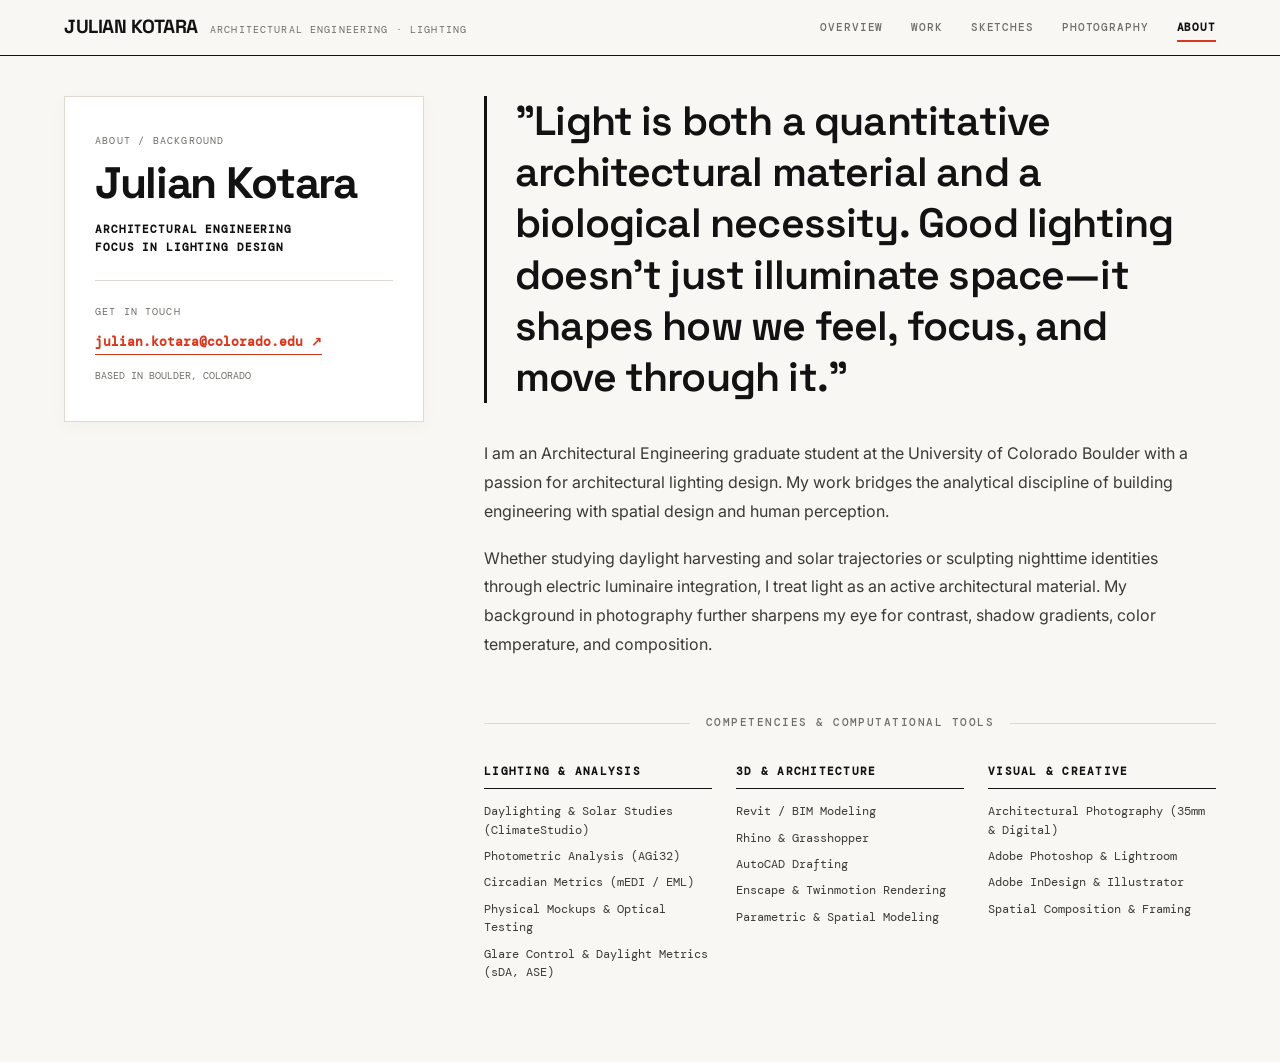
==== commit 364a3901: "Idea 1: Modernist Swiss Atelier — Typographic project ledger, line breaks with text, high-contrast a" ====
--- a/about.html
+++ b/about.html
@@ -7,21 +7,21 @@
   
   <link rel="preconnect" href="https://fonts.googleapis.com">
   <link rel="preconnect" href="https://fonts.gstatic.com" crossorigin>
-  <link href="https://fonts.googleapis.com/css2?family=Bebas+Neue&family=Inter:wght@300;400;500;600&family=DM+Mono:wght@400;500&display=swap" rel="stylesheet">
+  <link href="https://fonts.googleapis.com/css2?family=Space+Grotesk:wght@400;500;600;700&family=DM+Mono:wght@400;500&family=Inter:wght@300;400;500;600&display=swap" rel="stylesheet">
   
   <link rel="stylesheet" href="styles.css">
-  <link rel="stylesheet" href="styles-nocturnal.css">
+  <link rel="stylesheet" href="styles-blueprint.css">
 </head>
 <body>
 
-  <!-- SLEEK MINIMAL MONOCHROME HEADER -->
-  <header class="mn-header">
-    <a class="mn-brand" href="index.html">
-      <span class="mn-brand-monogram">JK.</span>
-      <span class="mn-brand-tag">ARCHITECTURAL ENGINEERING · LIGHTING DESIGN</span>
+  <!-- ARCHITECTURAL STRUCTURAL HEADER -->
+  <header class="sw-header">
+    <a class="sw-brand" href="index.html">
+      <span class="sw-brand-title">JULIAN KOTARA</span>
+      <span class="sw-brand-tag">ARCHITECTURAL ENGINEERING · LIGHTING</span>
     </a>
 
-    <nav class="mn-nav" aria-label="Main Navigation">
+    <nav class="sw-nav" aria-label="Main Navigation">
       <a href="index.html">Overview</a>
       <a href="work.html">Work</a>
       <a href="sketches.html">Sketches</a>
@@ -30,39 +30,39 @@
     </nav>
   </header>
 
-  <main class="mn-main">
-    <div class="mn-about-grid">
+  <main class="sw-main">
+    <div class="sw-about-grid">
       
-      <!-- Left Profile Card -->
-      <div class="mn-about-card">
-        <span style="font-family: var(--font-mono); font-size: 10px; letter-spacing: 0.14em; text-transform: uppercase; color: var(--mn-muted); display: block; margin-bottom: 8px;">
+      <!-- Left Profile Dossier Card -->
+      <div class="sw-about-card">
+        <span style="font-family: var(--font-mono); font-size: 10px; letter-spacing: 0.12em; text-transform: uppercase; color: var(--sw-muted); display: block; margin-bottom: 8px;">
           About / Background
         </span>
         <h1>Julian Kotara</h1>
-        <p style="font-family: var(--font-mono); font-size: 11px; letter-spacing: 0.08em; text-transform: uppercase; color: var(--mn-white); margin-bottom: 24px;">
+        <p class="sw-role">
           Architectural Engineering<br>Focus in Lighting Design
         </p>
 
-        <div style="border-top: 1px solid var(--mn-border); padding-top: 24px; margin-top: 24px;">
-          <span style="font-family: var(--font-mono); font-size: 9.5px; letter-spacing: 0.12em; text-transform: uppercase; color: var(--mn-muted); display: block; margin-bottom: 8px;">
+        <div style="border-top: 1px solid var(--sw-line); padding-top: 24px; margin-top: 24px;">
+          <span style="font-family: var(--font-mono); font-size: 9.5px; letter-spacing: 0.12em; text-transform: uppercase; color: var(--sw-muted); display: block; margin-bottom: 8px;">
             Get in Touch
           </span>
-          <a class="mn-contact-link" href="mailto:julian.kotara@colorado.edu">
+          <a class="sw-contact-link" href="mailto:julian.kotara@colorado.edu">
             julian.kotara@colorado.edu ↗
           </a>
-          <p style="font-family: var(--font-mono); font-size: 9.5px; color: var(--mn-muted); text-transform: uppercase; margin-top: 14px;">
+          <p style="font-family: var(--font-mono); font-size: 9.5px; color: var(--sw-muted); text-transform: uppercase; margin-top: 14px;">
             Based in Boulder, Colorado
           </p>
         </div>
       </div>
 
-      <!-- Right Narrative & Skills -->
+      <!-- Right Narrative & Competencies -->
       <div>
-        <div class="mn-statement-quote">
+        <div class="sw-statement-quote">
           "Light is both a quantitative architectural material and a biological necessity. Good lighting doesn't just illuminate space—it shapes how we feel, focus, and move through it."
         </div>
 
-        <div class="mn-about-desc">
+        <div style="font-size: 16px; line-height: 1.8; color: #3b3a36; margin-bottom: 24px;">
           <p style="margin-bottom: 18px;">
             I am an Architectural Engineering graduate student at the University of Colorado Boulder with a passion for architectural lighting design. My work bridges the analytical discipline of building engineering with spatial design and human perception.
           </p>
@@ -71,9 +71,13 @@
           </p>
         </div>
 
+        <div class="sw-divider">
+          <span>COMPETENCIES &amp; COMPUTATIONAL TOOLS</span>
+        </div>
+
         <!-- Skills Grid -->
-        <div class="mn-skills-grid">
-          <div class="mn-skill-col">
+        <div class="sw-skills-grid" style="margin-top: 20px; border-top: none; padding-top: 0;">
+          <div class="sw-skill-col">
             <h4>Lighting &amp; Analysis</h4>
             <ul>
               <li>Daylighting &amp; Solar Studies (ClimateStudio)</li>
@@ -84,7 +88,7 @@
             </ul>
           </div>
 
-          <div class="mn-skill-col">
+          <div class="sw-skill-col">
             <h4>3D &amp; Architecture</h4>
             <ul>
               <li>Revit / BIM Modeling</li>
@@ -95,7 +99,7 @@
             </ul>
           </div>
 
-          <div class="mn-skill-col">
+          <div class="sw-skill-col">
             <h4>Visual &amp; Creative</h4>
             <ul>
               <li>Architectural Photography (35mm &amp; Digital)</li>
--- a/styles-blueprint.css
+++ b/styles-blueprint.css
@@ -0,0 +1,766 @@
+/* ==========================================================================
+   DESIGN 1: MODERNIST SWISS ATELIER & TYPOGRAPHIC LEDGER
+   Inspired by Swiss graphic design, Wim Crouwel, and architectural archives.
+   Features:
+   - High-contrast architectural monochrome palette (#f8f7f4 chalk, #121212 ink, #d9381e vermilion)
+   - Architectural line breaks with text dividers
+   - Interactive full-width typographic project ledger
+   - Zero clashing backgrounds, zero gridded clutter
+   - 100% Emil Kowalski craft: tactile scale feedback, ease-out entry, zero layout reflow
+   ========================================================================== */
+
+@import url('https://fonts.googleapis.com/css2?family=Space+Grotesk:wght@400;500;600;700&family=DM+Mono:wght@400;500&family=Inter:wght@300;400;500;600&display=swap');
+
+:root {
+  --sw-bg: #f8f7f4;
+  --sw-surface: #ffffff;
+  --sw-surface-alt: #f1efe9;
+  --sw-ink: #121212;
+  --sw-muted: #6e6d68;
+  --sw-line: #dfdad0;
+  --sw-line-dark: #121212;
+  --sw-accent: #d9381e; /* Swiss vermilion */
+  --sw-accent-subtle: rgba(217, 56, 30, 0.08);
+
+  /* Overrides to prevent legacy styles.css bleeding */
+  --field: #f8f7f4 !important;
+  --field-light: #ffffff !important;
+  --field-tint: #f1efe9 !important;
+  --paper: #f8f7f4 !important;
+  --paper-card: #ffffff !important;
+  --ink: #121212 !important;
+  --muted: #6e6d68 !important;
+  --line: #dfdad0 !important;
+  --line-strong: #121212 !important;
+
+  --font-display: 'Space Grotesk', -apple-system, sans-serif;
+  --font-body: 'Inter', -apple-system, sans-serif;
+  --font-mono: 'DM Mono', monospace;
+
+  --ease-out-fast: cubic-bezier(0.16, 1, 0.3, 1);
+  --ease-in-swift: cubic-bezier(0.7, 0, 0.84, 0);
+
+  --site-padding: clamp(24px, 5vw, 64px);
+  --max-w: 1360px;
+}
+
+*, *::before, *::after {
+  box-sizing: border-box;
+  margin: 0;
+  padding: 0;
+}
+
+html {
+  font-size: 16px;
+  scroll-behavior: smooth;
+  background: var(--sw-bg) !important;
+  color: var(--sw-ink) !important;
+}
+
+body,
+.about-page-wrap,
+.subpage,
+.project-page,
+.photo-container,
+.sketches-container {
+  font-family: var(--font-body);
+  background: var(--sw-bg) !important;
+  color: var(--sw-ink) !important;
+  font-weight: 400;
+  line-height: 1.6;
+  min-height: 100vh;
+}
+
+/* Hide legacy elements */
+.geo-circle, .card-shade, #editor-panel {
+  display: none !important;
+}
+
+/* ===== ARCHITECTURAL HEADER & NAVIGATION ===== */
+.sw-header,
+.glass-nav {
+  position: sticky;
+  top: 0;
+  z-index: 500;
+  background: rgba(248, 247, 244, 0.95) !important;
+  backdrop-filter: blur(12px) !important;
+  -webkit-backdrop-filter: blur(12px) !important;
+  border-bottom: 1.5px solid var(--sw-ink) !important;
+  padding: 0 var(--site-padding) !important;
+  height: 56px !important;
+  display: flex !important;
+  align-items: center !important;
+  justify-content: space-between !important;
+  box-shadow: none !important;
+}
+
+.sw-brand,
+.glass-nav .monogram {
+  display: flex !important;
+  align-items: baseline !important;
+  gap: 12px !important;
+  text-decoration: none !important;
+  color: var(--sw-ink) !important;
+}
+
+.sw-brand-title,
+.glass-nav .monogram {
+  font-family: var(--font-display) !important;
+  font-size: 19px !important;
+  font-weight: 700 !important;
+  letter-spacing: -0.02em !important;
+  color: var(--sw-ink) !important;
+}
+
+.sw-brand-tag {
+  font-family: var(--font-mono);
+  font-size: 9.5px;
+  letter-spacing: 0.12em;
+  text-transform: uppercase;
+  color: var(--sw-muted);
+}
+
+.sw-nav,
+.glass-nav nav {
+  display: flex !important;
+  gap: 28px !important;
+}
+
+.sw-nav a,
+.glass-nav nav a {
+  text-decoration: none !important;
+  font-family: var(--font-mono) !important;
+  font-size: 11px !important;
+  letter-spacing: 0.08em !important;
+  text-transform: uppercase !important;
+  color: var(--sw-muted) !important;
+  position: relative !important;
+  padding: 4px 0 !important;
+  transition: color 120ms var(--ease-out-fast) !important;
+  font-weight: 500 !important;
+}
+
+.sw-nav a:hover,
+.glass-nav nav a:hover {
+  color: var(--sw-ink) !important;
+}
+
+.sw-nav a.active,
+.glass-nav nav a.active {
+  color: var(--sw-ink) !important;
+  font-weight: 700 !important;
+}
+
+.sw-nav a.active::after,
+.glass-nav nav a.active::after {
+  content: '';
+  position: absolute;
+  bottom: -2px;
+  left: 0;
+  right: 0;
+  height: 2px;
+  background: var(--sw-accent);
+}
+
+/* ===== MAIN SHELL CONTAINER ===== */
+.sw-main,
+.subpage-container,
+.sub-hero,
+.photo-container,
+.sketches-container,
+.about-page-wrap {
+  max-width: var(--max-w) !important;
+  margin: 0 auto !important;
+  padding: 40px var(--site-padding) 80px !important;
+}
+
+/* ===== SIGNATURE LINE BREAK WITH TEXT (USER FAVORITE) ===== */
+.sw-divider {
+  display: flex;
+  align-items: center;
+  gap: 16px;
+  margin: 56px 0 32px;
+  text-transform: uppercase;
+}
+
+.sw-divider::before,
+.sw-divider::after {
+  content: '';
+  flex: 1;
+  height: 1px;
+  background: var(--sw-line);
+}
+
+.sw-divider span {
+  font-family: var(--font-mono);
+  font-size: 10.5px;
+  font-weight: 500;
+  letter-spacing: 0.14em;
+  color: var(--sw-muted);
+  white-space: nowrap;
+}
+
+.sw-divider.strong::before,
+.sw-divider.strong::after {
+  height: 1.5px;
+  background: var(--sw-ink);
+}
+
+.sw-divider.strong span {
+  color: var(--sw-ink);
+  font-weight: 700;
+}
+
+/* ===== HERO ATELIER SECTION ===== */
+.sw-hero {
+  padding: 30px 0 50px;
+}
+
+.sw-hero-meta {
+  display: flex;
+  justify-content: space-between;
+  font-family: var(--font-mono);
+  font-size: 10.5px;
+  letter-spacing: 0.12em;
+  text-transform: uppercase;
+  color: var(--sw-muted);
+  border-bottom: 1px solid var(--sw-line);
+  padding-bottom: 12px;
+  margin-bottom: 32px;
+}
+
+.sw-hero-title {
+  font-family: var(--font-display);
+  font-size: clamp(48px, 10vw, 110px);
+  font-weight: 700;
+  line-height: 0.94;
+  letter-spacing: -0.035em;
+  color: var(--sw-ink);
+  margin-bottom: 36px;
+}
+
+.sw-hero-title span {
+  color: var(--sw-accent);
+}
+
+.sw-hero-grid {
+  display: grid;
+  grid-template-columns: 1.15fr 0.85fr;
+  gap: 48px;
+  align-items: start;
+}
+
+.sw-hero-quote {
+  font-family: var(--font-display);
+  font-size: clamp(20px, 2.5vw, 28px);
+  font-weight: 600;
+  line-height: 1.25;
+  letter-spacing: -0.015em;
+  color: var(--sw-ink);
+  margin-bottom: 24px;
+}
+
+.sw-hero-narrative {
+  font-size: 16px;
+  line-height: 1.75;
+  color: #3b3a36;
+  margin-bottom: 32px;
+}
+
+.sw-btn {
+  display: inline-flex;
+  align-items: center;
+  gap: 8px;
+  background: var(--sw-ink);
+  color: #ffffff;
+  padding: 12px 24px;
+  text-decoration: none;
+  font-family: var(--font-mono);
+  font-size: 11px;
+  font-weight: 600;
+  letter-spacing: 0.1em;
+  text-transform: uppercase;
+  border-radius: 2px;
+  transition: transform 120ms var(--ease-out-fast), background-color 150ms ease;
+}
+
+.sw-btn:hover {
+  background: var(--sw-accent);
+  transform: translateY(-2px);
+}
+
+.sw-btn:active {
+  transform: scale(0.975);
+}
+
+.sw-hero-frame {
+  border: 1px solid var(--sw-line);
+  background: var(--sw-surface);
+  padding: 14px;
+  box-shadow: 0 4px 20px rgba(0, 0, 0, 0.04);
+}
+
+.sw-hero-frame img {
+  width: 100%;
+  aspect-ratio: 16/11;
+  object-fit: cover;
+  display: block;
+}
+
+.sw-frame-caption {
+  margin-top: 12px;
+  display: flex;
+  justify-content: space-between;
+  font-family: var(--font-mono);
+  font-size: 10px;
+  color: var(--sw-muted);
+  text-transform: uppercase;
+  letter-spacing: 0.08em;
+}
+
+/* ===== INTERACTIVE TYPOGRAPHIC PROJECT LEDGER ===== */
+.sw-ledger {
+  border-top: 1.5px solid var(--sw-ink);
+  border-bottom: 1.5px solid var(--sw-ink);
+  margin-bottom: 60px;
+}
+
+.sw-ledger-row {
+  display: grid;
+  grid-template-columns: 80px 2.2fr 1.6fr 100px 40px;
+  align-items: center;
+  padding: 22px 16px;
+  border-bottom: 1px solid var(--sw-line);
+  text-decoration: none;
+  color: var(--sw-ink);
+  transition: background-color 140ms var(--ease-out-fast), padding-left 180ms var(--ease-out-fast);
+  position: relative;
+}
+
+.sw-ledger-row:last-child {
+  border-bottom: none;
+}
+
+.sw-ledger-row:hover {
+  background-color: var(--sw-surface-alt);
+  padding-left: 24px;
+}
+
+.sw-ledger-num {
+  font-family: var(--font-mono);
+  font-size: 12px;
+  font-weight: 600;
+  color: var(--sw-accent);
+}
+
+.sw-ledger-title {
+  font-family: var(--font-display);
+  font-size: clamp(20px, 2.2vw, 30px);
+  font-weight: 700;
+  letter-spacing: -0.02em;
+  color: var(--sw-ink);
+}
+
+.sw-ledger-type {
+  font-family: var(--font-mono);
+  font-size: 11px;
+  letter-spacing: 0.06em;
+  text-transform: uppercase;
+  color: var(--sw-muted);
+}
+
+.sw-ledger-year {
+  font-family: var(--font-mono);
+  font-size: 11px;
+  text-align: right;
+  color: var(--sw-muted);
+}
+
+.sw-ledger-arrow {
+  font-size: 18px;
+  text-align: right;
+  color: var(--sw-ink);
+  transition: transform 140ms var(--ease-out-fast), color 140ms ease;
+}
+
+.sw-ledger-row:hover .sw-ledger-arrow {
+  transform: translate(3px, -3px);
+  color: var(--sw-accent);
+}
+
+/* ===== WORK PAGE ARCHITECTURAL CATALOG ===== */
+.sw-catalog-grid {
+  display: grid;
+  grid-template-columns: repeat(3, 1fr);
+  gap: 24px;
+  margin-bottom: 48px;
+}
+
+.sw-card {
+  border: 1px solid var(--sw-line);
+  background: var(--sw-surface);
+  text-decoration: none;
+  color: var(--sw-ink);
+  display: flex;
+  flex-direction: column;
+  transition: transform 140ms var(--ease-out-fast), box-shadow 140ms var(--ease-out-fast), border-color 140ms ease;
+  border-radius: 2px;
+  overflow: hidden;
+}
+
+.sw-card:hover {
+  transform: translateY(-4px);
+  border-color: var(--sw-ink);
+  box-shadow: 0 8px 24px rgba(0, 0, 0, 0.06);
+}
+
+.sw-card-img {
+  aspect-ratio: 16/11;
+  overflow: hidden;
+  background: #edebe6;
+  border-bottom: 1px solid var(--sw-line);
+}
+
+.sw-card-img img {
+  width: 100%;
+  height: 100%;
+  object-fit: cover;
+  display: block;
+  transition: transform 300ms var(--ease-out-fast);
+}
+
+.sw-card:hover .sw-card-img img {
+  transform: scale(1.03);
+}
+
+.sw-card-body {
+  padding: 20px;
+  display: flex;
+  flex-direction: column;
+  flex-grow: 1;
+}
+
+.sw-card-meta {
+  font-family: var(--font-mono);
+  font-size: 10px;
+  letter-spacing: 0.1em;
+  text-transform: uppercase;
+  color: var(--sw-accent);
+  margin-bottom: 6px;
+  font-weight: 600;
+}
+
+.sw-card-title {
+  font-family: var(--font-display);
+  font-size: 22px;
+  font-weight: 700;
+  letter-spacing: -0.02em;
+  margin-bottom: 6px;
+  color: var(--sw-ink);
+}
+
+.sw-card-desc {
+  font-family: var(--font-mono);
+  font-size: 10.5px;
+  color: var(--sw-muted);
+  text-transform: uppercase;
+}
+
+/* ===== ABOUT PAGE ARCHITECTURAL DOSSIER ===== */
+.sw-about-grid {
+  display: grid;
+  grid-template-columns: 360px 1fr;
+  gap: 60px;
+  align-items: start;
+}
+
+.sw-about-card {
+  border: 1px solid var(--sw-line);
+  background: var(--sw-surface);
+  padding: 36px 30px;
+  box-shadow: 0 4px 16px rgba(0, 0, 0, 0.03);
+}
+
+.sw-about-card h1 {
+  font-family: var(--font-display);
+  font-size: 44px;
+  font-weight: 700;
+  letter-spacing: -0.03em;
+  line-height: 1;
+  margin: 12px 0 16px;
+}
+
+.sw-about-card .sw-role {
+  font-family: var(--font-mono);
+  font-size: 11px;
+  letter-spacing: 0.08em;
+  text-transform: uppercase;
+  color: var(--sw-ink);
+  font-weight: 600;
+  margin-bottom: 24px;
+}
+
+.sw-contact-link {
+  display: inline-flex;
+  align-items: center;
+  gap: 6px;
+  font-family: var(--font-mono);
+  font-size: 12.5px;
+  font-weight: 600;
+  color: var(--sw-accent);
+  text-decoration: none;
+  border-bottom: 1.5px solid var(--sw-accent);
+  padding-bottom: 2px;
+}
+
+.sw-contact-link:hover {
+  color: var(--sw-ink);
+  border-color: var(--sw-ink);
+}
+
+.sw-statement-quote {
+  font-family: var(--font-display);
+  font-size: clamp(26px, 3.2vw, 42px);
+  font-weight: 600;
+  letter-spacing: -0.02em;
+  line-height: 1.25;
+  color: var(--sw-ink);
+  border-left: 3px solid var(--sw-ink);
+  padding-left: 28px;
+  margin-bottom: 36px;
+}
+
+.sw-skills-grid {
+  display: grid;
+  grid-template-columns: repeat(3, 1fr);
+  gap: 24px;
+  margin-top: 40px;
+  border-top: 1px solid var(--sw-line);
+  padding-top: 36px;
+}
+
+.sw-skill-col h4 {
+  font-family: var(--font-mono);
+  font-size: 10.5px;
+  font-weight: 600;
+  letter-spacing: 0.12em;
+  text-transform: uppercase;
+  color: var(--sw-ink);
+  border-bottom: 1px solid var(--sw-ink);
+  padding-bottom: 8px;
+  margin-bottom: 14px;
+}
+
+.sw-skill-col ul {
+  list-style: none;
+  display: flex;
+  flex-direction: column;
+  gap: 8px;
+  font-family: var(--font-mono);
+  font-size: 11.5px;
+  color: #3b3a36;
+}
+
+/* ===== PHOTOGRAPHY & SKETCHES PAGES ===== */
+.photo-page .photo-header,
+.sketches-page .sketches-hero {
+  border-bottom: 1.5px solid var(--sw-ink);
+  padding-bottom: 28px;
+  margin-bottom: 32px;
+}
+
+.photo-page .photo-header h1,
+.sketches-page .sketches-hero h1 {
+  font-family: var(--font-display);
+  font-size: clamp(40px, 7vw, 84px);
+  font-weight: 700;
+  letter-spacing: -0.03em;
+  line-height: 0.95;
+  margin-bottom: 14px;
+}
+
+.photo-page .photo-intro,
+.sketches-page .sketches-hero-desc {
+  font-size: 16px;
+  line-height: 1.7;
+  color: var(--sw-muted);
+  max-width: 620px;
+}
+
+.photo-page .photo-filter-bar,
+.sketches-page .sketches-filter-bar {
+  display: flex;
+  gap: 8px;
+  margin-bottom: 36px;
+  flex-wrap: wrap;
+}
+
+.photo-page .photo-filter-btn,
+.sketches-page .sketch-filter-btn {
+  font-family: var(--font-mono);
+  font-size: 10.5px;
+  letter-spacing: 0.1em;
+  text-transform: uppercase;
+  padding: 8px 16px;
+  background: var(--sw-surface);
+  border: 1px solid var(--sw-line);
+  color: var(--sw-muted);
+  cursor: pointer;
+  border-radius: 2px;
+  transition: all 120ms var(--ease-out-fast);
+}
+
+.photo-page .photo-filter-btn:hover,
+.sketches-page .sketch-filter-btn:hover {
+  border-color: var(--sw-ink);
+  color: var(--sw-ink);
+}
+
+.photo-page .photo-filter-btn.active,
+.sketches-page .sketch-filter-btn.active {
+  background: var(--sw-ink);
+  color: #ffffff;
+  border-color: var(--sw-ink);
+}
+
+.photo-page .collage-grid {
+  display: grid;
+  grid-template-columns: repeat(auto-fill, minmax(320px, 1fr));
+  gap: 24px;
+}
+
+.photo-page .collage-item {
+  background: var(--sw-surface);
+  border: 1px solid var(--sw-line);
+  padding: 10px;
+  border-radius: 2px;
+  transition: transform 140ms var(--ease-out-fast), box-shadow 140ms var(--ease-out-fast), border-color 140ms ease;
+}
+
+.photo-page .collage-item:hover {
+  transform: translateY(-3px);
+  border-color: var(--sw-ink);
+  box-shadow: 0 6px 20px rgba(0, 0, 0, 0.06);
+}
+
+.photo-page .collage-item img {
+  width: 100%;
+  aspect-ratio: 4/3;
+  object-fit: cover;
+  display: block;
+}
+
+.photo-page .collage-item-overlay {
+  padding-top: 10px;
+  display: flex;
+  flex-direction: column;
+  gap: 2px;
+}
+
+.photo-page .collage-item-overlay strong {
+  font-family: var(--font-display);
+  font-size: 16px;
+  font-weight: 600;
+  letter-spacing: -0.01em;
+  color: var(--sw-ink);
+}
+
+.photo-page .collage-item-overlay small {
+  font-family: var(--font-mono);
+  font-size: 9.5px;
+  letter-spacing: 0.08em;
+  text-transform: uppercase;
+  color: var(--sw-muted);
+}
+
+.sketches-page .sketch-chapter {
+  margin-bottom: 56px;
+  border-bottom: 1px solid var(--sw-line);
+  padding-bottom: 48px;
+}
+
+.sketches-page .sketch-hero-card,
+.sketches-page .sketch-card {
+  background: var(--sw-surface);
+  border: 1px solid var(--sw-line);
+  padding: 12px;
+  border-radius: 2px;
+  transition: transform 140ms var(--ease-out-fast), border-color 140ms ease;
+}
+
+.sketches-page .sketch-hero-card:hover,
+.sketches-page .sketch-card:hover {
+  transform: translateY(-3px);
+  border-color: var(--sw-ink);
+}
+
+.sketches-page .sketch-chips {
+  display: flex;
+  flex-wrap: wrap;
+  gap: 6px;
+  margin-top: 10px;
+}
+
+.sketches-page .sketch-chip {
+  font-family: var(--font-mono);
+  font-size: 9px;
+  letter-spacing: 0.08em;
+  text-transform: uppercase;
+  background: var(--sw-surface-alt);
+  border: 1px solid var(--sw-line);
+  color: var(--sw-ink);
+  padding: 3px 8px;
+  border-radius: 2px;
+}
+
+/* ===== DYNAMIC PROJECT DETAIL PAGES (PROJECT-*.HTML) ===== */
+.project-page .project-hero {
+  border-bottom: 1.5px solid var(--sw-ink);
+  background: var(--sw-surface);
+}
+
+.project-page .project-facts-bar {
+  background: var(--sw-surface-alt);
+  border-bottom: 1px solid var(--sw-line);
+  color: var(--sw-ink);
+}
+
+.project-page .fact-label {
+  color: var(--sw-muted) !important;
+  font-family: var(--font-mono) !important;
+}
+
+.project-page .fact-value {
+  color: var(--sw-ink) !important;
+  font-family: var(--font-display) !important;
+  font-weight: 600 !important;
+}
+
+.project-page .gallery-figure {
+  border: 1px solid var(--sw-line) !important;
+  background: var(--sw-surface) !important;
+  padding: 12px !important;
+}
+
+.project-page .gallery-caption {
+  color: var(--sw-muted) !important;
+  font-family: var(--font-mono) !important;
+}
+
+/* ===== RESPONSIVE ===== */
+@media (max-width: 1024px) {
+  .sw-hero-grid { grid-template-columns: 1fr; }
+  .sw-about-grid { grid-template-columns: 1fr; }
+  .sw-catalog-grid { grid-template-columns: repeat(2, 1fr); }
+  .sw-skills-grid { grid-template-columns: 1fr; }
+  .sw-ledger-row { grid-template-columns: 50px 1.8fr 1fr 30px; }
+  .sw-ledger-year { display: none; }
+}
+
+@media (max-width: 640px) {
+  .sw-catalog-grid { grid-template-columns: 1fr; }
+  .sw-ledger-row { grid-template-columns: 40px 1fr 30px; }
+  .sw-ledger-type { display: none; }
+  .sw-nav, .glass-nav nav { gap: 14px !important; }
+  .sw-brand-tag { display: none; }
+}
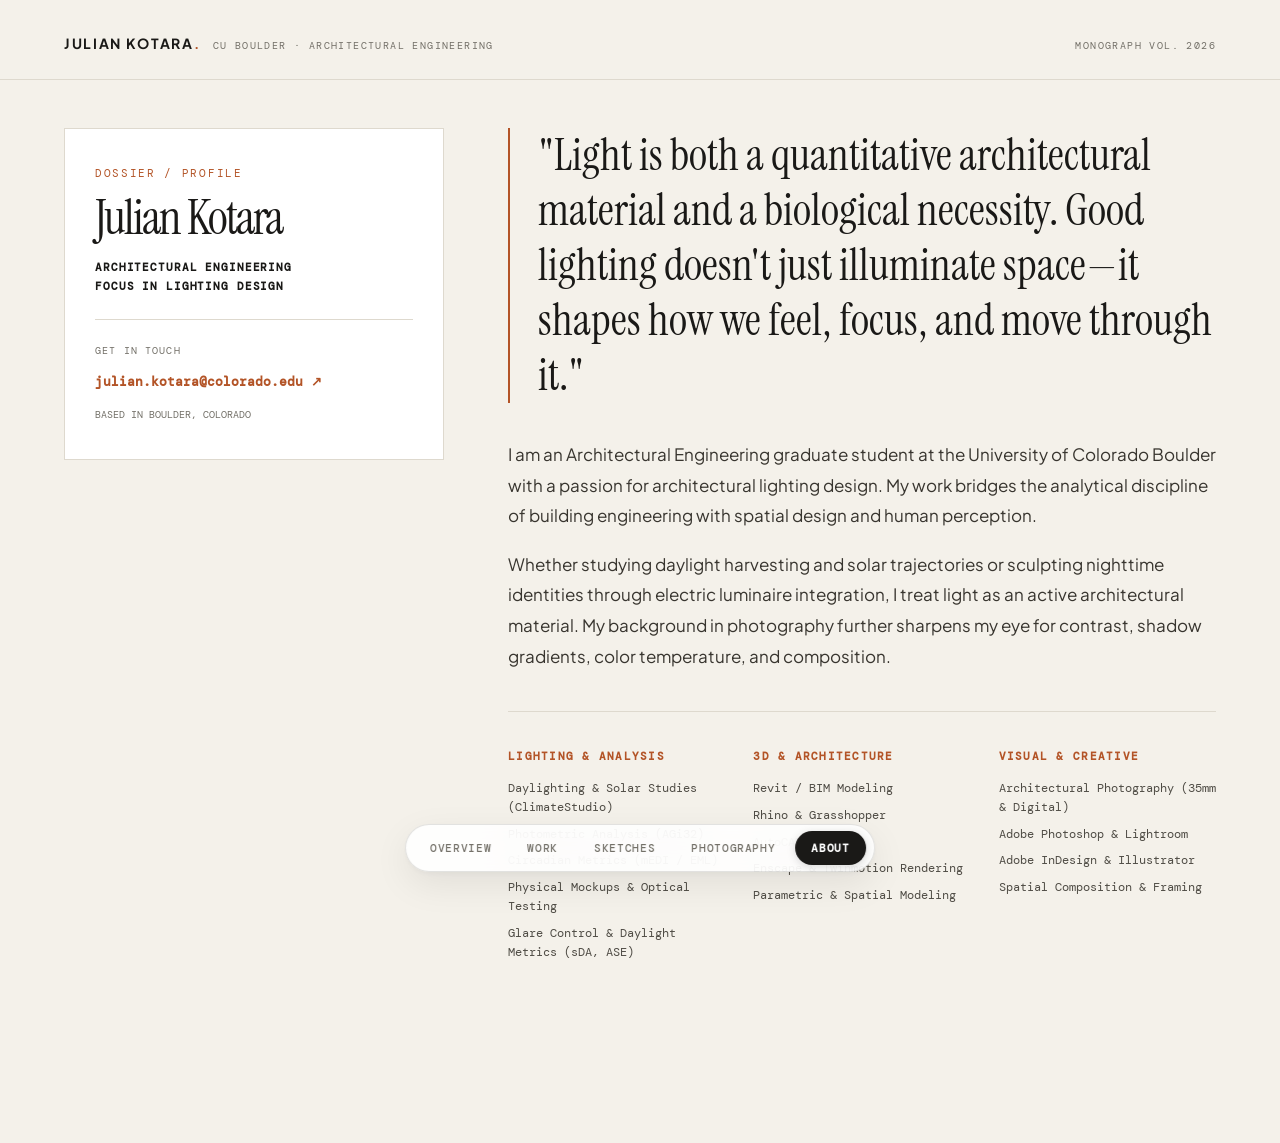
==== commit f8d0f778: "Idea 2: Cine-Monograph Travertine — Warm stone palette, asymmetric monograph spread, floating archit" ====
--- a/about.html
+++ b/about.html
@@ -7,62 +7,62 @@
   
   <link rel="preconnect" href="https://fonts.googleapis.com">
   <link rel="preconnect" href="https://fonts.gstatic.com" crossorigin>
-  <link href="https://fonts.googleapis.com/css2?family=Space+Grotesk:wght@400;500;600;700&family=DM+Mono:wght@400;500&family=Inter:wght@300;400;500;600&display=swap" rel="stylesheet">
+  <link href="https://fonts.googleapis.com/css2?family=Instrument+Serif:ital@0;1&family=Plus+Jakarta+Sans:wght@300;400;500;600;700&family=DM+Mono:wght@400;500&display=swap" rel="stylesheet">
   
   <link rel="stylesheet" href="styles.css">
-  <link rel="stylesheet" href="styles-blueprint.css">
+  <link rel="stylesheet" href="styles-editorial.css">
 </head>
 <body>
 
-  <!-- ARCHITECTURAL STRUCTURAL HEADER -->
-  <header class="sw-header">
-    <a class="sw-brand" href="index.html">
-      <span class="sw-brand-title">JULIAN KOTARA</span>
-      <span class="sw-brand-tag">ARCHITECTURAL ENGINEERING · LIGHTING</span>
+  <!-- ASYMMETRICAL TOP MASTHEAD -->
+  <header class="gl-masthead">
+    <a class="gl-masthead-brand" href="index.html">
+      <span class="gl-masthead-title">Julian Kotara<span>.</span></span>
+      <span class="gl-masthead-tag">CU BOULDER · ARCHITECTURAL ENGINEERING</span>
     </a>
-
-    <nav class="sw-nav" aria-label="Main Navigation">
-      <a href="index.html">Overview</a>
-      <a href="work.html">Work</a>
-      <a href="sketches.html">Sketches</a>
-      <a href="photography.html">Photography</a>
-      <a href="about.html" class="active">About</a>
-    </nav>
+    <span class="gl-masthead-tag">MONOGRAPH VOL. 2026</span>
   </header>
 
-  <main class="sw-main">
-    <div class="sw-about-grid">
+  <!-- THE BELOVED FLOATING BOTTOM CONTROL PILL -->
+  <nav class="gl-dock" aria-label="Portfolio Navigation">
+    <a href="index.html" class="gl-dock-link">Overview</a>
+    <a href="work.html" class="gl-dock-link">Work</a>
+    <a href="sketches.html" class="gl-dock-link">Sketches</a>
+    <a href="photography.html" class="gl-dock-link">Photography</a>
+    <a href="about.html" class="gl-dock-link active">About</a>
+  </nav>
+
+  <main class="gl-main">
+    <div class="gl-about-spread">
       
-      <!-- Left Profile Dossier Card -->
-      <div class="sw-about-card">
-        <span style="font-family: var(--font-mono); font-size: 10px; letter-spacing: 0.12em; text-transform: uppercase; color: var(--sw-muted); display: block; margin-bottom: 8px;">
-          About / Background
-        </span>
+      <!-- Left Profile Dossier -->
+      <div class="gl-about-sidebar">
+        <span class="gl-hero-kicker" style="margin-bottom: 8px;">Dossier / Profile</span>
         <h1>Julian Kotara</h1>
-        <p class="sw-role">
+        <p style="font-family: var(--font-mono); font-size: 11px; letter-spacing: 0.08em; text-transform: uppercase; color: var(--gl-ink); font-weight: 600; margin-bottom: 24px;">
           Architectural Engineering<br>Focus in Lighting Design
         </p>
 
-        <div style="border-top: 1px solid var(--sw-line); padding-top: 24px; margin-top: 24px;">
-          <span style="font-family: var(--font-mono); font-size: 9.5px; letter-spacing: 0.12em; text-transform: uppercase; color: var(--sw-muted); display: block; margin-bottom: 8px;">
+        <div style="border-top: 1px solid var(--gl-border); padding-top: 24px; margin-top: 24px;">
+          <span style="font-family: var(--font-mono); font-size: 9.5px; letter-spacing: 0.12em; text-transform: uppercase; color: var(--gl-muted); display: block; margin-bottom: 8px;">
             Get in Touch
           </span>
-          <a class="sw-contact-link" href="mailto:julian.kotara@colorado.edu">
+          <a href="mailto:julian.kotara@colorado.edu" style="display: inline-flex; align-items: center; gap: 6px; font-family: var(--font-mono); font-size: 12.5px; color: var(--gl-accent); text-decoration: none; font-weight: 600;">
             julian.kotara@colorado.edu ↗
           </a>
-          <p style="font-family: var(--font-mono); font-size: 9.5px; color: var(--sw-muted); text-transform: uppercase; margin-top: 14px;">
+          <p style="font-family: var(--font-mono); font-size: 9.5px; color: var(--gl-muted); text-transform: uppercase; margin-top: 14px;">
             Based in Boulder, Colorado
           </p>
         </div>
       </div>
 
-      <!-- Right Narrative & Competencies -->
+      <!-- Right Narrative & Skills -->
       <div>
-        <div class="sw-statement-quote">
+        <div class="gl-pullquote">
           "Light is both a quantitative architectural material and a biological necessity. Good lighting doesn't just illuminate space—it shapes how we feel, focus, and move through it."
         </div>
 
-        <div style="font-size: 16px; line-height: 1.8; color: #3b3a36; margin-bottom: 24px;">
+        <div class="gl-narrative-text">
           <p style="margin-bottom: 18px;">
             I am an Architectural Engineering graduate student at the University of Colorado Boulder with a passion for architectural lighting design. My work bridges the analytical discipline of building engineering with spatial design and human perception.
           </p>
@@ -71,13 +71,9 @@
           </p>
         </div>
 
-        <div class="sw-divider">
-          <span>COMPETENCIES &amp; COMPUTATIONAL TOOLS</span>
-        </div>
-
-        <!-- Skills Grid -->
-        <div class="sw-skills-grid" style="margin-top: 20px; border-top: none; padding-top: 0;">
-          <div class="sw-skill-col">
+        <!-- Skills Columns -->
+        <div class="gl-skills-columns">
+          <div class="gl-skills-col">
             <h4>Lighting &amp; Analysis</h4>
             <ul>
               <li>Daylighting &amp; Solar Studies (ClimateStudio)</li>
@@ -88,7 +84,7 @@
             </ul>
           </div>
 
-          <div class="sw-skill-col">
+          <div class="gl-skills-col">
             <h4>3D &amp; Architecture</h4>
             <ul>
               <li>Revit / BIM Modeling</li>
@@ -99,7 +95,7 @@
             </ul>
           </div>
 
-          <div class="sw-skill-col">
+          <div class="gl-skills-col">
             <h4>Visual &amp; Creative</h4>
             <ul>
               <li>Architectural Photography (35mm &amp; Digital)</li>
--- a/styles-editorial.css
+++ b/styles-editorial.css
@@ -0,0 +1,707 @@
+/* ==========================================================================
+   DESIGN 2: CINE-MONOGRAPH TRAVERTINE & FLOATING ARCHITECTURAL PILL
+   Inspired by El Croquis, Kinfolk, Snøhetta, and high-fashion architecture monographs.
+   Features:
+   - Natural travertine limewash palette (#f4f1ea stone, #1a1917 basalt, #b35427 terracotta)
+   - Zero top banner — asymmetrical minimal corner masthead
+   - The beloved floating architectural control pill at the bottom
+   - Expressive editorial typography (Instrument Serif + Plus Jakarta Sans + DM Mono)
+   - Single-color clean image borders in photography and sketches
+   - Emil Kowalski micro-interactions: tactile pill press, smooth ease-out curves
+   ========================================================================== */
+
+@import url('https://fonts.googleapis.com/css2?family=Instrument+Serif:ital@0;1&family=Plus+Jakarta+Sans:wght@300;400;500;600;700&family=DM+Mono:wght@400;500&display=swap');
+
+:root {
+  --gl-bg: #f4f1ea;
+  --gl-surface: #ffffff;
+  --gl-surface-warm: #eae6dd;
+  --gl-ink: #1a1917;
+  --gl-muted: #737068;
+  --gl-border: #ded9ce;
+  --gl-border-light: rgba(222, 217, 206, 0.7);
+  --gl-accent: #b35427; /* Terracotta ochre */
+
+  /* Permanent overrides against legacy green */
+  --field: #f4f1ea !important;
+  --field-light: #ffffff !important;
+  --field-tint: #eae6dd !important;
+  --paper: #f4f1ea !important;
+  --paper-card: #ffffff !important;
+  --ink: #1a1917 !important;
+  --muted: #737068 !important;
+  --line: #ded9ce !important;
+  --line-strong: #1a1917 !important;
+
+  --font-serif: 'Instrument Serif', Georgia, serif;
+  --font-sans: 'Plus Jakarta Sans', -apple-system, sans-serif;
+  --font-mono: 'DM Mono', monospace;
+
+  --ease-out-fast: cubic-bezier(0.16, 1, 0.3, 1);
+  --ease-out-expressive: cubic-bezier(0.2, 0.9, 0.1, 1);
+
+  --site-padding: clamp(24px, 5vw, 72px);
+  --max-w: 1360px;
+}
+
+*, *::before, *::after {
+  box-sizing: border-box;
+  margin: 0;
+  padding: 0;
+}
+
+html {
+  font-size: 16px;
+  scroll-behavior: smooth;
+  background: var(--gl-bg) !important;
+  color: var(--gl-ink) !important;
+}
+
+body,
+.about-page-wrap,
+.subpage,
+.project-page,
+.photo-container,
+.sketches-container {
+  font-family: var(--font-sans);
+  background: var(--gl-bg) !important;
+  color: var(--gl-ink) !important;
+  font-weight: 400;
+  line-height: 1.65;
+  min-height: 100vh;
+  padding-bottom: 120px; /* Space for floating bottom pill */
+}
+
+/* Hide legacy elements */
+.geo-circle, .card-shade, #editor-panel {
+  display: none !important;
+}
+
+/* ===== MINIMAL ASYMMETRIC TOP MASTHEAD (NO MASSIVE BANNER) ===== */
+.gl-masthead,
+.gl-header,
+.glass-nav {
+  position: relative;
+  z-index: 100;
+  padding: 32px var(--site-padding) 24px !important;
+  display: flex !important;
+  align-items: baseline !important;
+  justify-content: space-between !important;
+  border-bottom: 1px solid var(--gl-border) !important;
+  background: transparent !important;
+  box-shadow: none !important;
+  backdrop-filter: none !important;
+  -webkit-backdrop-filter: none !important;
+}
+
+.gl-masthead-brand,
+.gl-monogram,
+.glass-nav .monogram {
+  display: flex !important;
+  align-items: baseline !important;
+  gap: 12px !important;
+  text-decoration: none !important;
+  color: var(--gl-ink) !important;
+}
+
+.gl-masthead-title,
+.gl-monogram,
+.glass-nav .monogram {
+  font-family: var(--font-sans) !important;
+  font-size: 14px !important;
+  font-weight: 700 !important;
+  letter-spacing: 0.12em !important;
+  text-transform: uppercase !important;
+  color: var(--gl-ink) !important;
+}
+
+.gl-masthead-title span,
+.gl-monogram span,
+.glass-nav .monogram span {
+  color: var(--gl-accent) !important;
+}
+
+.gl-masthead-tag,
+.gl-header-meta {
+  font-family: var(--font-mono);
+  font-size: 10px;
+  letter-spacing: 0.14em;
+  text-transform: uppercase;
+  color: var(--gl-muted);
+}
+
+.glass-nav nav {
+  display: none !important; /* Hide old nav links in top bar since we use the bottom dock */
+}
+
+/* ===== THE BELOVED FLOATING ARCHITECTURAL CONTROL PILL ===== */
+.gl-dock,
+.gl-bottom-dock {
+  position: fixed;
+  bottom: 28px;
+  left: 50%;
+  transform: translateX(-50%);
+  z-index: 999;
+  display: flex;
+  align-items: center;
+  gap: 4px;
+  background: rgba(255, 255, 255, 0.88);
+  backdrop-filter: blur(20px);
+  -webkit-backdrop-filter: blur(20px);
+  padding: 6px 8px;
+  border-radius: 999px;
+  border: 1px solid rgba(26, 25, 23, 0.12);
+  box-shadow: 0 12px 36px rgba(0, 0, 0, 0.08), 0 2px 6px rgba(0, 0, 0, 0.04);
+}
+
+.gl-dock-link,
+.gl-dock-btn {
+  text-decoration: none;
+  font-family: var(--font-mono);
+  font-size: 11px;
+  font-weight: 500;
+  letter-spacing: 0.06em;
+  text-transform: uppercase;
+  color: var(--gl-muted);
+  padding: 8px 16px;
+  border-radius: 999px;
+  transition: all 140ms var(--ease-out-fast);
+  display: inline-flex;
+  align-items: center;
+  position: relative;
+}
+
+.gl-dock-link:hover,
+.gl-dock-btn:hover {
+  color: var(--gl-ink);
+  background: rgba(26, 25, 23, 0.05);
+}
+
+.gl-dock-link:active,
+.gl-dock-btn:active {
+  transform: scale(0.975);
+}
+
+.gl-dock-link.active,
+.gl-dock-btn.active {
+  color: #ffffff;
+  background: var(--gl-ink);
+  font-weight: 600;
+  box-shadow: 0 2px 8px rgba(0, 0, 0, 0.15);
+}
+
+/* ===== MAIN CONTAINER ===== */
+.gl-main,
+.subpage-container,
+.sub-hero,
+.photo-container,
+.sketches-container,
+.about-page-wrap {
+  max-width: var(--max-w) !important;
+  margin: 0 auto !important;
+  padding: 48px var(--site-padding) 60px !important;
+}
+
+/* ===== EDITORIAL HERO ===== */
+.gl-hero {
+  padding: 20px 0 60px;
+}
+
+.gl-hero-kicker {
+  font-family: var(--font-mono);
+  font-size: 10.5px;
+  letter-spacing: 0.16em;
+  text-transform: uppercase;
+  color: var(--gl-accent);
+  margin-bottom: 20px;
+  display: block;
+}
+
+.gl-hero-headline {
+  font-family: var(--font-serif);
+  font-size: clamp(48px, 9vw, 115px);
+  font-weight: 400;
+  line-height: 0.96;
+  letter-spacing: -0.015em;
+  color: var(--gl-ink);
+  margin-bottom: 36px;
+}
+
+.gl-hero-headline em {
+  font-style: italic;
+  font-family: var(--font-serif);
+  color: var(--gl-accent);
+}
+
+.gl-hero-split {
+  display: grid;
+  grid-template-columns: 1.1fr 0.9fr;
+  gap: 60px;
+  align-items: end;
+  border-bottom: 1px solid var(--gl-border);
+  padding-bottom: 60px;
+}
+
+.gl-hero-statement {
+  font-size: 18px;
+  line-height: 1.7;
+  color: #38352f;
+  margin-bottom: 24px;
+}
+
+.gl-hero-frame {
+  position: relative;
+  background: #ffffff;
+  border: 1px solid var(--gl-border);
+  padding: 12px;
+  box-shadow: 0 8px 30px rgba(0, 0, 0, 0.04);
+}
+
+.gl-hero-frame img {
+  width: 100%;
+  aspect-ratio: 16/10;
+  object-fit: cover;
+  display: block;
+}
+
+.gl-hero-caption {
+  margin-top: 10px;
+  display: flex;
+  justify-content: space-between;
+  font-family: var(--font-mono);
+  font-size: 10px;
+  color: var(--gl-muted);
+  text-transform: uppercase;
+  letter-spacing: 0.08em;
+}
+
+/* ===== THE CINE-MONOGRAPH SPATIAL SPREAD (HOME & WORK) ===== */
+.gl-monograph-section {
+  padding: 60px 0 40px;
+}
+
+.gl-section-label {
+  display: flex;
+  align-items: baseline;
+  justify-content: space-between;
+  border-bottom: 1px solid var(--gl-border);
+  padding-bottom: 14px;
+  margin-bottom: 48px;
+}
+
+.gl-section-title {
+  font-family: var(--font-serif);
+  font-size: clamp(32px, 5vw, 54px);
+  font-weight: 400;
+  line-height: 1;
+}
+
+.gl-feature-card {
+  display: grid;
+  grid-template-columns: 1.25fr 0.75fr;
+  gap: 48px;
+  align-items: center;
+  background: #ffffff;
+  border: 1px solid var(--gl-border);
+  padding: 24px;
+  margin-bottom: 40px;
+  text-decoration: none;
+  color: var(--gl-ink);
+  transition: transform 160ms var(--ease-out-fast), box-shadow 160ms var(--ease-out-fast), border-color 160ms ease;
+}
+
+.gl-feature-card:hover {
+  transform: translateY(-4px);
+  border-color: var(--gl-accent);
+  box-shadow: 0 16px 40px rgba(0, 0, 0, 0.06);
+}
+
+.gl-feature-card.reverse {
+  grid-template-columns: 0.75fr 1.25fr;
+}
+.gl-feature-card.reverse .gl-feature-media {
+  order: 2;
+}
+
+.gl-feature-media {
+  overflow: hidden;
+  background: var(--gl-surface-warm);
+}
+
+.gl-feature-media img {
+  width: 100%;
+  aspect-ratio: 16/11;
+  object-fit: cover;
+  display: block;
+  transition: transform 400ms var(--ease-out-expressive);
+}
+
+.gl-feature-card:hover .gl-feature-media img {
+  transform: scale(1.03);
+}
+
+.gl-feature-content {
+  display: flex;
+  flex-direction: column;
+}
+
+.gl-feature-index {
+  font-family: var(--font-mono);
+  font-size: 10.5px;
+  letter-spacing: 0.12em;
+  text-transform: uppercase;
+  color: var(--gl-accent);
+  font-weight: 600;
+  margin-bottom: 12px;
+}
+
+.gl-feature-title {
+  font-family: var(--font-serif);
+  font-size: clamp(28px, 3.5vw, 44px);
+  font-weight: 400;
+  line-height: 1.1;
+  margin-bottom: 14px;
+}
+
+.gl-feature-desc {
+  font-size: 15px;
+  line-height: 1.7;
+  color: var(--gl-muted);
+  margin-bottom: 24px;
+}
+
+.gl-feature-link {
+  display: inline-flex;
+  align-items: center;
+  gap: 8px;
+  font-family: var(--font-mono);
+  font-size: 11px;
+  font-weight: 600;
+  letter-spacing: 0.08em;
+  text-transform: uppercase;
+  color: var(--gl-ink);
+  transition: color 120ms ease;
+}
+
+.gl-feature-card:hover .gl-feature-link {
+  color: var(--gl-accent);
+}
+
+/* Staggered 2-Column Monograph Grid */
+.gl-stagger-grid {
+  display: grid;
+  grid-template-columns: repeat(2, 1fr);
+  gap: 36px;
+  margin-bottom: 40px;
+}
+
+.gl-grid-card {
+  background: #ffffff;
+  border: 1px solid var(--gl-border);
+  padding: 16px;
+  text-decoration: none;
+  color: var(--gl-ink);
+  display: flex;
+  flex-direction: column;
+  transition: transform 160ms var(--ease-out-fast), box-shadow 160ms var(--ease-out-fast), border-color 160ms ease;
+}
+
+.gl-grid-card:hover {
+  transform: translateY(-4px);
+  border-color: var(--gl-accent);
+  box-shadow: 0 12px 32px rgba(0, 0, 0, 0.06);
+}
+
+.gl-grid-media {
+  overflow: hidden;
+  background: var(--gl-surface-warm);
+  margin-bottom: 16px;
+}
+
+.gl-grid-media img {
+  width: 100%;
+  aspect-ratio: 4/3;
+  object-fit: cover;
+  display: block;
+  transition: transform 400ms var(--ease-out-expressive);
+}
+
+.gl-grid-card:hover .gl-grid-media img {
+  transform: scale(1.03);
+}
+
+.gl-grid-title {
+  font-family: var(--font-serif);
+  font-size: 26px;
+  font-weight: 400;
+  margin-bottom: 6px;
+}
+
+.gl-grid-sub {
+  font-family: var(--font-mono);
+  font-size: 10px;
+  letter-spacing: 0.08em;
+  text-transform: uppercase;
+  color: var(--gl-muted);
+}
+
+/* ===== ABOUT MONOGRAPH SPREAD ===== */
+.gl-about-spread {
+  display: grid;
+  grid-template-columns: 380px 1fr;
+  gap: 64px;
+  align-items: start;
+}
+
+.gl-about-sidebar {
+  background: #ffffff;
+  border: 1px solid var(--gl-border);
+  padding: 36px 30px;
+}
+
+.gl-about-sidebar h1 {
+  font-family: var(--font-serif);
+  font-size: 48px;
+  font-weight: 400;
+  line-height: 1;
+  margin: 12px 0 16px;
+}
+
+.gl-pullquote {
+  font-family: var(--font-serif);
+  font-size: clamp(28px, 3.5vw, 44px);
+  font-weight: 400;
+  line-height: 1.25;
+  color: var(--gl-ink);
+  border-left: 2px solid var(--gl-accent);
+  padding-left: 28px;
+  margin-bottom: 36px;
+}
+
+.gl-narrative-text {
+  font-size: 17px;
+  line-height: 1.8;
+  color: #38352f;
+  margin-bottom: 40px;
+}
+
+.gl-skills-columns {
+  display: grid;
+  grid-template-columns: repeat(3, 1fr);
+  gap: 28px;
+  border-top: 1px solid var(--gl-border);
+  padding-top: 36px;
+}
+
+.gl-skills-col h4 {
+  font-family: var(--font-mono);
+  font-size: 10.5px;
+  letter-spacing: 0.12em;
+  text-transform: uppercase;
+  color: var(--gl-accent);
+  margin-bottom: 14px;
+}
+
+.gl-skills-col ul {
+  list-style: none;
+  display: flex;
+  flex-direction: column;
+  gap: 8px;
+  font-family: var(--font-mono);
+  font-size: 11.5px;
+  color: #4f4c45;
+}
+
+/* ===== PHOTOGRAPHY & SKETCHES PAGES ===== */
+.photo-page .photo-header,
+.sketches-page .sketches-hero {
+  border-bottom: 1px solid var(--gl-border);
+  padding-bottom: 28px;
+  margin-bottom: 36px;
+}
+
+.photo-page .photo-header h1,
+.sketches-page .sketches-hero h1 {
+  font-family: var(--font-serif);
+  font-size: clamp(44px, 7vw, 88px);
+  font-weight: 400;
+  line-height: 1;
+  margin-bottom: 14px;
+}
+
+.photo-page .photo-intro,
+.sketches-page .sketches-hero-desc {
+  font-size: 16.5px;
+  line-height: 1.75;
+  color: var(--gl-muted);
+  max-width: 640px;
+}
+
+.photo-page .photo-filter-bar,
+.sketches-page .sketches-filter-bar {
+  display: flex;
+  gap: 8px;
+  margin-bottom: 40px;
+  flex-wrap: wrap;
+}
+
+.photo-page .photo-filter-btn,
+.sketches-page .sketch-filter-btn {
+  font-family: var(--font-mono);
+  font-size: 10.5px;
+  letter-spacing: 0.08em;
+  text-transform: uppercase;
+  padding: 8px 18px;
+  background: #ffffff;
+  border: 1px solid var(--gl-border);
+  color: var(--gl-muted);
+  cursor: pointer;
+  border-radius: 999px;
+  transition: all 140ms var(--ease-out-fast);
+}
+
+.photo-page .photo-filter-btn:hover,
+.sketches-page .sketch-filter-btn:hover {
+  border-color: var(--gl-ink);
+  color: var(--gl-ink);
+}
+
+.photo-page .photo-filter-btn.active,
+.sketches-page .sketch-filter-btn.active {
+  background: var(--gl-ink);
+  color: #ffffff;
+  border-color: var(--gl-ink);
+}
+
+.photo-page .collage-grid {
+  display: grid;
+  grid-template-columns: repeat(auto-fill, minmax(320px, 1fr));
+  gap: 24px;
+}
+
+.photo-page .collage-item {
+  background: #ffffff;
+  border: 1px solid var(--gl-border);
+  padding: 12px;
+  border-radius: 2px;
+  transition: transform 160ms var(--ease-out-fast), box-shadow 160ms var(--ease-out-fast);
+}
+
+.photo-page .collage-item:hover {
+  transform: translateY(-4px);
+  box-shadow: 0 12px 28px rgba(0, 0, 0, 0.06);
+}
+
+.photo-page .collage-item img {
+  width: 100%;
+  aspect-ratio: 4/3;
+  object-fit: cover;
+  display: block;
+}
+
+.photo-page .collage-item-overlay {
+  padding-top: 10px;
+  display: flex;
+  flex-direction: column;
+  gap: 2px;
+}
+
+.photo-page .collage-item-overlay strong {
+  font-family: var(--font-serif);
+  font-size: 19px;
+  font-weight: 400;
+  color: var(--gl-ink);
+}
+
+.photo-page .collage-item-overlay small {
+  font-family: var(--font-mono);
+  font-size: 9.5px;
+  letter-spacing: 0.08em;
+  text-transform: uppercase;
+  color: var(--gl-muted);
+}
+
+.sketches-page .sketch-chapter {
+  margin-bottom: 60px;
+  border-bottom: 1px solid var(--gl-border);
+  padding-bottom: 48px;
+}
+
+.sketches-page .sketch-chapter-head h2 {
+  font-family: var(--font-serif);
+  font-size: clamp(30px, 4vw, 48px);
+  font-weight: 400;
+  margin-bottom: 12px;
+}
+
+.sketches-page .sketch-hero-card,
+.sketches-page .sketch-card {
+  background: #ffffff;
+  border: 1px solid var(--gl-border);
+  padding: 14px;
+  border-radius: 2px;
+  transition: transform 160ms var(--ease-out-fast);
+}
+
+.sketches-page .sketch-hero-card:hover,
+.sketches-page .sketch-card:hover {
+  transform: translateY(-3px);
+  border-color: var(--gl-accent);
+}
+
+/* ===== DYNAMIC PROJECT DETAIL PAGES (PROJECT-*.HTML) ===== */
+.project-page .project-hero {
+  border-bottom: 1px solid var(--gl-border);
+  background: #ffffff;
+}
+
+.project-page .project-facts-bar {
+  background: var(--gl-surface-warm);
+  border-bottom: 1px solid var(--gl-border);
+  color: var(--gl-ink);
+}
+
+.project-page .fact-label {
+  color: var(--gl-muted) !important;
+  font-family: var(--font-mono) !important;
+}
+
+.project-page .fact-value {
+  color: var(--gl-ink) !important;
+  font-family: var(--font-sans) !important;
+  font-weight: 600 !important;
+}
+
+.project-page .gallery-figure {
+  border: 1px solid var(--gl-border) !important;
+  background: #ffffff !important;
+  padding: 14px !important;
+}
+
+.project-page .gallery-caption {
+  color: var(--gl-muted) !important;
+  font-family: var(--font-mono) !important;
+}
+
+/* ===== RESPONSIVE ===== */
+@media (max-width: 1024px) {
+  .gl-hero-split { grid-template-columns: 1fr; }
+  .gl-feature-card, .gl-feature-card.reverse { grid-template-columns: 1fr; }
+  .gl-feature-card.reverse .gl-feature-media { order: 0; }
+  .gl-stagger-grid { grid-template-columns: 1fr; }
+  .gl-about-spread { grid-template-columns: 1fr; }
+  .gl-skills-columns { grid-template-columns: 1fr; }
+}
+
+@media (max-width: 640px) {
+  .gl-dock {
+    bottom: 16px;
+    padding: 4px;
+    gap: 2px;
+  }
+  .gl-dock-link {
+    font-size: 10px;
+    padding: 6px 10px;
+  }
+  .gl-masthead-tag { display: none; }
+}
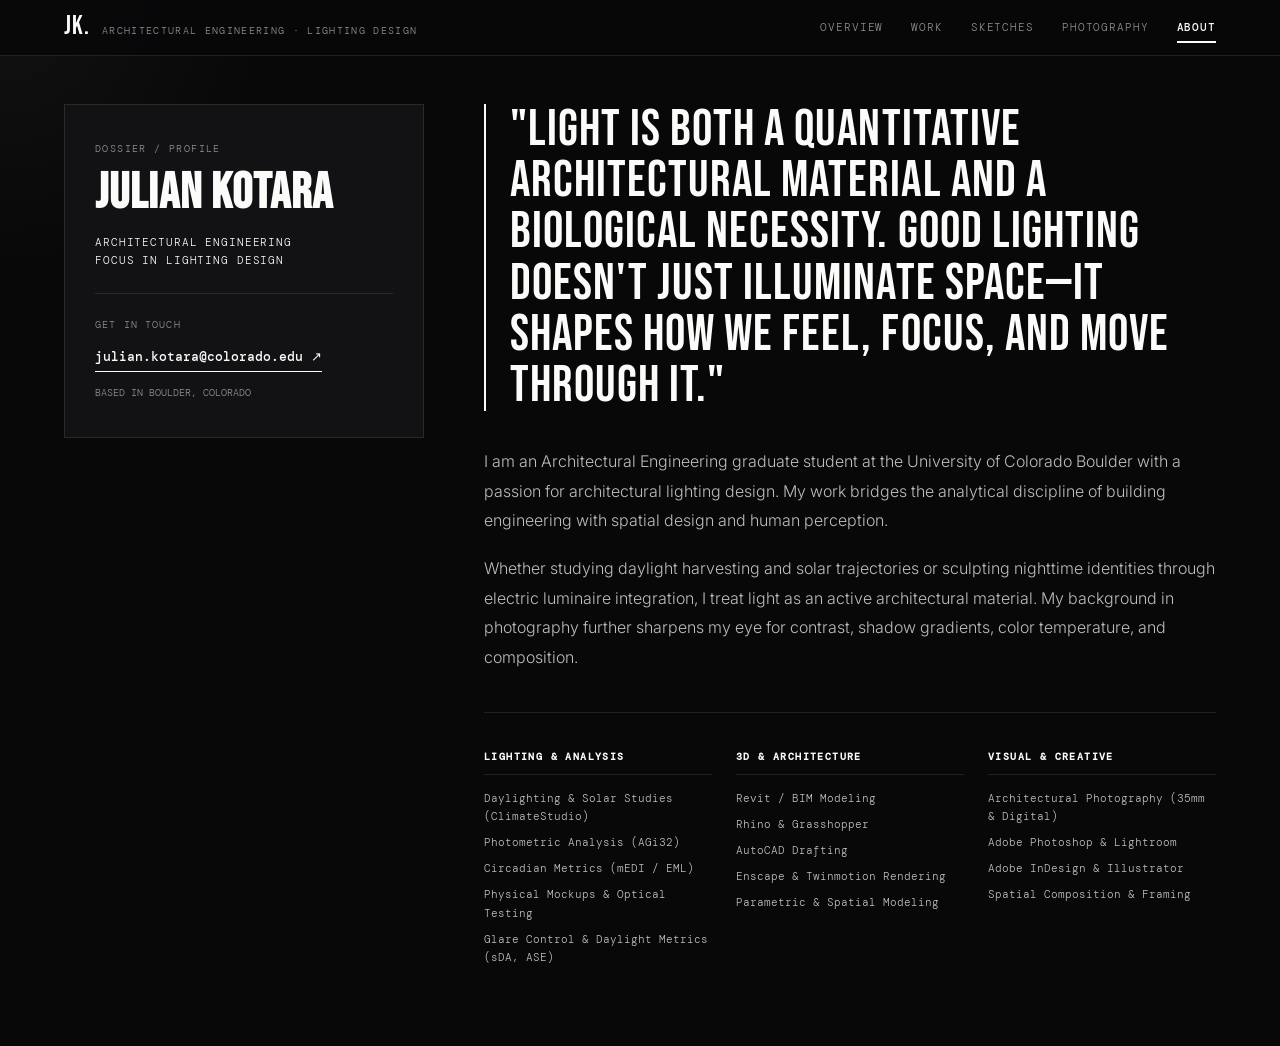
==== commit cd8e4a7a: "Idea 3: Lux & Shadow — The Nocturnal Optical Aperture, interactive project slices, GSAP luminaire sp" ====
--- a/about.html
+++ b/about.html
@@ -7,62 +7,66 @@
   
   <link rel="preconnect" href="https://fonts.googleapis.com">
   <link rel="preconnect" href="https://fonts.gstatic.com" crossorigin>
-  <link href="https://fonts.googleapis.com/css2?family=Instrument+Serif:ital@0;1&family=Plus+Jakarta+Sans:wght@300;400;500;600;700&family=DM+Mono:wght@400;500&display=swap" rel="stylesheet">
+  <link href="https://fonts.googleapis.com/css2?family=Bebas+Neue&family=Inter:wght@300;400;500;600&family=DM+Mono:wght@400;500&display=swap" rel="stylesheet">
   
   <link rel="stylesheet" href="styles.css">
-  <link rel="stylesheet" href="styles-editorial.css">
+  <link rel="stylesheet" href="styles-nocturnal.css">
+  <script src="https://cdnjs.cloudflare.com/ajax/libs/gsap/3.12.5/gsap.min.js"></script>
 </head>
 <body>
 
-  <!-- ASYMMETRICAL TOP MASTHEAD -->
-  <header class="gl-masthead">
-    <a class="gl-masthead-brand" href="index.html">
-      <span class="gl-masthead-title">Julian Kotara<span>.</span></span>
-      <span class="gl-masthead-tag">CU BOULDER · ARCHITECTURAL ENGINEERING</span>
+  <!-- AMBIENT LUMINAIRE SPOTLIGHT CURSOR FOLLOWER -->
+  <div class="mn-spotlight" id="spotlight"></div>
+
+  <!-- SLEEK MINIMAL OPTICAL HEADER -->
+  <header class="mn-header">
+    <a class="mn-brand" href="index.html">
+      <span class="mn-brand-monogram">JK.</span>
+      <span class="mn-brand-tag">ARCHITECTURAL ENGINEERING · LIGHTING DESIGN</span>
     </a>
-    <span class="gl-masthead-tag">MONOGRAPH VOL. 2026</span>
+
+    <nav class="mn-nav" aria-label="Main Navigation">
+      <a href="index.html">Overview</a>
+      <a href="work.html">Work</a>
+      <a href="sketches.html">Sketches</a>
+      <a href="photography.html">Photography</a>
+      <a href="about.html" class="active">About</a>
+    </nav>
   </header>
 
-  <!-- THE BELOVED FLOATING BOTTOM CONTROL PILL -->
-  <nav class="gl-dock" aria-label="Portfolio Navigation">
-    <a href="index.html" class="gl-dock-link">Overview</a>
-    <a href="work.html" class="gl-dock-link">Work</a>
-    <a href="sketches.html" class="gl-dock-link">Sketches</a>
-    <a href="photography.html" class="gl-dock-link">Photography</a>
-    <a href="about.html" class="gl-dock-link active">About</a>
-  </nav>
-
-  <main class="gl-main">
-    <div class="gl-about-spread">
+  <main class="mn-main">
+    <div class="mn-about-grid">
       
-      <!-- Left Profile Dossier -->
-      <div class="gl-about-sidebar">
-        <span class="gl-hero-kicker" style="margin-bottom: 8px;">Dossier / Profile</span>
+      <!-- Left Profile Dossier Card -->
+      <div class="mn-about-card">
+        <span style="font-family: var(--font-mono); font-size: 10px; letter-spacing: 0.14em; text-transform: uppercase; color: var(--mn-muted); display: block; margin-bottom: 8px;">
+          Dossier / Profile
+        </span>
         <h1>Julian Kotara</h1>
-        <p style="font-family: var(--font-mono); font-size: 11px; letter-spacing: 0.08em; text-transform: uppercase; color: var(--gl-ink); font-weight: 600; margin-bottom: 24px;">
+        <p style="font-family: var(--font-mono); font-size: 11px; letter-spacing: 0.08em; text-transform: uppercase; color: var(--mn-white); margin-bottom: 24px;">
           Architectural Engineering<br>Focus in Lighting Design
         </p>
 
-        <div style="border-top: 1px solid var(--gl-border); padding-top: 24px; margin-top: 24px;">
-          <span style="font-family: var(--font-mono); font-size: 9.5px; letter-spacing: 0.12em; text-transform: uppercase; color: var(--gl-muted); display: block; margin-bottom: 8px;">
+        <div style="border-top: 1px solid var(--mn-border); padding-top: 24px; margin-top: 24px;">
+          <span style="font-family: var(--font-mono); font-size: 9.5px; letter-spacing: 0.12em; text-transform: uppercase; color: var(--mn-muted); display: block; margin-bottom: 8px;">
             Get in Touch
           </span>
-          <a href="mailto:julian.kotara@colorado.edu" style="display: inline-flex; align-items: center; gap: 6px; font-family: var(--font-mono); font-size: 12.5px; color: var(--gl-accent); text-decoration: none; font-weight: 600;">
+          <a class="mn-contact-btn" href="mailto:julian.kotara@colorado.edu">
             julian.kotara@colorado.edu ↗
           </a>
-          <p style="font-family: var(--font-mono); font-size: 9.5px; color: var(--gl-muted); text-transform: uppercase; margin-top: 14px;">
+          <p style="font-family: var(--font-mono); font-size: 9.5px; color: var(--mn-muted); text-transform: uppercase; margin-top: 14px;">
             Based in Boulder, Colorado
           </p>
         </div>
       </div>
 
-      <!-- Right Narrative & Skills -->
+      <!-- Right Narrative & Competencies -->
       <div>
-        <div class="gl-pullquote">
+        <div class="mn-quote-block">
           "Light is both a quantitative architectural material and a biological necessity. Good lighting doesn't just illuminate space—it shapes how we feel, focus, and move through it."
         </div>
 
-        <div class="gl-narrative-text">
+        <div class="mn-about-text">
           <p style="margin-bottom: 18px;">
             I am an Architectural Engineering graduate student at the University of Colorado Boulder with a passion for architectural lighting design. My work bridges the analytical discipline of building engineering with spatial design and human perception.
           </p>
@@ -71,9 +75,9 @@
           </p>
         </div>
 
-        <!-- Skills Columns -->
-        <div class="gl-skills-columns">
-          <div class="gl-skills-col">
+        <!-- Skills Grid -->
+        <div class="mn-skills-grid">
+          <div class="mn-skill-col">
             <h4>Lighting &amp; Analysis</h4>
             <ul>
               <li>Daylighting &amp; Solar Studies (ClimateStudio)</li>
@@ -84,7 +88,7 @@
             </ul>
           </div>
 
-          <div class="gl-skills-col">
+          <div class="mn-skill-col">
             <h4>3D &amp; Architecture</h4>
             <ul>
               <li>Revit / BIM Modeling</li>
@@ -95,7 +99,7 @@
             </ul>
           </div>
 
-          <div class="gl-skills-col">
+          <div class="mn-skill-col">
             <h4>Visual &amp; Creative</h4>
             <ul>
               <li>Architectural Photography (35mm &amp; Digital)</li>
@@ -111,5 +115,21 @@
     </div>
   </main>
 
+  <!-- GSAP Luminaire Cursor Tracker -->
+  <script>
+    document.addEventListener('DOMContentLoaded', () => {
+      const spotlight = document.getElementById('spotlight');
+      if (spotlight && window.matchMedia('(pointer: fine)').matches) {
+        const xTo = gsap.quickTo(spotlight, "left", { duration: 0.35, ease: "power3.out" });
+        const yTo = gsap.quickTo(spotlight, "top", { duration: 0.35, ease: "power3.out" });
+
+        window.addEventListener('pointermove', (e) => {
+          xTo(e.clientX);
+          yTo(e.clientY);
+        });
+      }
+    });
+  </script>
+
 </body>
 </html>
--- a/styles-nocturnal.css
+++ b/styles-nocturnal.css
@@ -0,0 +1,781 @@
+/* ==========================================================================
+   DESIGN 3: LUX & SHADOW / NOCTURNAL OPTICAL APERTURE
+   Inspired by James Turrell, Formafantasma, and architectural lighting fixtures.
+   Features:
+   - Deep obsidian dark mode (#080809 obsidian, #fbfbfa luminous white, #8e8e93 lunar)
+   - Zero neon green, zero moving tickers, zero hacker slashes
+   - Signature interactive project aperture slices with ease-out expansion
+   - Hardware-accelerated luminaire spotlight glow effect
+   - Optical viewfinder header with razor-thin hairlines
+   - Emil Kowalski micro-interactions: tactile feedback, physical plausibility
+   ========================================================================== */
+
+@import url('https://fonts.googleapis.com/css2?family=Bebas+Neue&family=Inter:wght@300;400;500;600&family=DM+Mono:wght@400;500&display=swap');
+
+:root {
+  --mn-bg: #080809;
+  --mn-surface: #121215;
+  --mn-surface-elevated: #1a1a20;
+  --mn-white: #fbfbfa;
+  --mn-muted: #8e8e93;
+  --mn-border: rgba(255, 255, 255, 0.1);
+  --mn-border-strong: rgba(255, 255, 255, 0.3);
+  --mn-glow: rgba(255, 255, 255, 0.06);
+
+  /* Overrides to prevent legacy styles.css bleeding */
+  --field: #080809 !important;
+  --field-light: #121215 !important;
+  --field-tint: #1a1a20 !important;
+  --paper: #080809 !important;
+  --paper-card: #121215 !important;
+  --ink: #fbfbfa !important;
+  --muted: #8e8e93 !important;
+  --line: rgba(255, 255, 255, 0.1) !important;
+  --line-strong: rgba(255, 255, 255, 0.3) !important;
+
+  --font-display: 'Bebas Neue', Impact, sans-serif;
+  --font-body: 'Inter', -apple-system, sans-serif;
+  --font-mono: 'DM Mono', monospace;
+
+  --ease-out-fast: cubic-bezier(0.16, 1, 0.3, 1);
+  --ease-out-expressive: cubic-bezier(0.2, 0.9, 0.1, 1);
+
+  --site-padding: clamp(24px, 5vw, 68px);
+  --max-w: 1360px;
+}
+
+*, *::before, *::after {
+  box-sizing: border-box;
+  margin: 0;
+  padding: 0;
+}
+
+html {
+  font-size: 16px;
+  scroll-behavior: smooth;
+  background: var(--mn-bg) !important;
+  color: var(--mn-white) !important;
+}
+
+body,
+.about-page-wrap,
+.subpage,
+.project-page,
+.photo-container,
+.sketches-container {
+  font-family: var(--font-body);
+  background: var(--mn-bg) !important;
+  color: var(--mn-white) !important;
+  font-weight: 300;
+  line-height: 1.65;
+  min-height: 100vh;
+}
+
+/* Hide legacy elements */
+.geo-circle, .card-shade, #editor-panel {
+  display: none !important;
+}
+
+/* ===== AMBIENT LUMINAIRE SPOTLIGHT GLOW ===== */
+.mn-spotlight {
+  position: fixed;
+  top: 0;
+  left: 0;
+  width: 600px;
+  height: 600px;
+  pointer-events: none;
+  background: radial-gradient(circle, rgba(255, 255, 255, 0.045) 0%, rgba(255, 255, 255, 0) 70%);
+  border-radius: 50%;
+  transform: translate(-50%, -50%);
+  z-index: 1;
+  transition: opacity 300ms ease;
+}
+
+/* ===== SLEEK MINIMAL OPTICAL HEADER ===== */
+.mn-header,
+.glass-nav {
+  position: sticky;
+  top: 0;
+  z-index: 500;
+  background: rgba(8, 8, 9, 0.92) !important;
+  backdrop-filter: blur(16px) !important;
+  -webkit-backdrop-filter: blur(16px) !important;
+  border-bottom: 1px solid var(--mn-border) !important;
+  padding: 0 var(--site-padding) !important;
+  height: 56px !important;
+  display: flex !important;
+  align-items: center !important;
+  justify-content: space-between !important;
+  box-shadow: none !important;
+}
+
+.mn-brand,
+.glass-nav .monogram {
+  display: flex !important;
+  align-items: baseline !important;
+  gap: 12px !important;
+  text-decoration: none !important;
+  color: var(--mn-white) !important;
+}
+
+.mn-brand-monogram,
+.glass-nav .monogram {
+  font-family: var(--font-display) !important;
+  font-size: 26px !important;
+  letter-spacing: 0.04em !important;
+  color: var(--mn-white) !important;
+}
+
+.mn-brand-tag {
+  font-family: var(--font-mono);
+  font-size: 9.5px;
+  letter-spacing: 0.14em;
+  text-transform: uppercase;
+  color: var(--mn-muted);
+}
+
+.mn-nav,
+.glass-nav nav {
+  display: flex !important;
+  gap: 28px !important;
+}
+
+.mn-nav a,
+.glass-nav nav a {
+  text-decoration: none !important;
+  font-family: var(--font-mono) !important;
+  font-size: 11px !important;
+  letter-spacing: 0.08em !important;
+  text-transform: uppercase !important;
+  color: var(--mn-muted) !important;
+  padding: 6px 0 !important;
+  transition: color 120ms var(--ease-out-fast) !important;
+  position: relative !important;
+}
+
+.mn-nav a:hover,
+.glass-nav nav a:hover {
+  color: var(--mn-white) !important;
+}
+
+.mn-nav a.active,
+.glass-nav nav a.active {
+  color: var(--mn-white) !important;
+  font-weight: 500 !important;
+}
+
+.mn-nav a.active::after,
+.glass-nav nav a.active::after {
+  content: '';
+  position: absolute;
+  bottom: 0;
+  left: 0;
+  right: 0;
+  height: 2px;
+  background: var(--mn-white);
+}
+
+/* ===== MAIN SHELL CONTAINER ===== */
+.mn-main,
+.subpage-container,
+.sub-hero,
+.photo-container,
+.sketches-container,
+.about-page-wrap {
+  max-width: var(--max-w) !important;
+  margin: 0 auto !important;
+  padding: 48px var(--site-padding) 80px !important;
+  position: relative;
+  z-index: 2;
+}
+
+/* ===== HERO NOCTURNAL SECTION ===== */
+.mn-hero {
+  padding: 30px 0 60px;
+  border-bottom: 1px solid var(--mn-border);
+}
+
+.mn-hero-meta {
+  display: flex;
+  justify-content: space-between;
+  font-family: var(--font-mono);
+  font-size: 10px;
+  letter-spacing: 0.16em;
+  text-transform: uppercase;
+  color: var(--mn-muted);
+  margin-bottom: 24px;
+}
+
+.mn-hero-title {
+  font-family: var(--font-display);
+  font-size: clamp(64px, 14vw, 150px);
+  line-height: 0.88;
+  letter-spacing: 0.02em;
+  text-transform: uppercase;
+  color: var(--mn-white);
+  margin-bottom: 32px;
+}
+
+.mn-hero-title span {
+  color: transparent;
+  -webkit-text-stroke: 1.5px var(--mn-white);
+}
+
+.mn-hero-grid {
+  display: grid;
+  grid-template-columns: 1.2fr 0.8fr;
+  gap: 48px;
+  align-items: end;
+}
+
+.mn-hero-quote {
+  font-size: 18px;
+  line-height: 1.7;
+  color: rgba(251, 251, 250, 0.88);
+  margin-bottom: 24px;
+  font-weight: 300;
+}
+
+.mn-hero-desc {
+  font-size: 15px;
+  line-height: 1.75;
+  color: var(--mn-muted);
+  margin-bottom: 28px;
+}
+
+.mn-btn-primary {
+  display: inline-flex;
+  align-items: center;
+  gap: 8px;
+  background: var(--mn-white);
+  color: var(--mn-bg);
+  padding: 12px 24px;
+  text-decoration: none;
+  font-family: var(--font-mono);
+  font-size: 11px;
+  font-weight: 600;
+  letter-spacing: 0.1em;
+  text-transform: uppercase;
+  border-radius: 2px;
+  transition: transform 140ms var(--ease-out-fast), box-shadow 140ms var(--ease-out-fast);
+}
+
+.mn-btn-primary:hover {
+  transform: translateY(-2px);
+  box-shadow: 0 4px 20px rgba(255, 255, 255, 0.2);
+}
+
+.mn-btn-primary:active {
+  transform: scale(0.975);
+}
+
+.mn-hero-preview {
+  border: 1px solid var(--mn-border);
+  background: var(--mn-surface);
+  padding: 14px;
+}
+
+.mn-hero-preview img {
+  width: 100%;
+  aspect-ratio: 16/10;
+  object-fit: cover;
+  display: block;
+}
+
+.mn-preview-caption {
+  margin-top: 10px;
+  display: flex;
+  justify-content: space-between;
+  font-family: var(--font-mono);
+  font-size: 10px;
+  color: var(--mn-muted);
+  text-transform: uppercase;
+  letter-spacing: 0.08em;
+}
+
+/* ===== SIGNATURE INTERACTIVE PROJECT APERTURE SLICES (USER FAVORITE) ===== */
+.mn-aperture-section {
+  padding: 60px 0;
+  border-bottom: 1px solid var(--mn-border);
+}
+
+.mn-section-header {
+  display: flex;
+  justify-content: space-between;
+  align-items: flex-end;
+  margin-bottom: 32px;
+}
+
+.mn-section-title {
+  font-family: var(--font-display);
+  font-size: clamp(38px, 6vw, 68px);
+  line-height: 0.95;
+  letter-spacing: 0.02em;
+  text-transform: uppercase;
+  color: var(--mn-white);
+}
+
+.mn-slices-track {
+  display: grid;
+  grid-template-columns: repeat(6, 1fr);
+  gap: 2px;
+  height: 520px;
+  background: var(--mn-border);
+  border: 1px solid var(--mn-border);
+}
+
+.mn-slice-item {
+  position: relative;
+  overflow: hidden;
+  text-decoration: none;
+  color: var(--mn-white);
+  background: var(--mn-surface);
+  display: flex;
+  flex-direction: column;
+  justify-content: space-between;
+  padding: 24px 18px;
+  transition: all 350ms var(--ease-out-expressive);
+}
+
+.mn-slice-media {
+  position: absolute;
+  inset: 0;
+  z-index: 1;
+  opacity: 0.25;
+  filter: grayscale(1) contrast(1.15);
+  transition: all 350ms var(--ease-out-expressive);
+}
+
+.mn-slice-media img {
+  width: 100%;
+  height: 100%;
+  object-fit: cover;
+}
+
+.mn-slice-item:hover {
+  background: #000000;
+}
+
+.mn-slice-item:hover .mn-slice-media {
+  opacity: 0.9;
+  filter: grayscale(0) contrast(1);
+  transform: scale(1.05);
+}
+
+.mn-slice-top {
+  position: relative;
+  z-index: 2;
+  display: flex;
+  justify-content: space-between;
+  font-family: var(--font-mono);
+  font-size: 11px;
+  color: var(--mn-muted);
+  transition: color 140ms ease;
+}
+
+.mn-slice-item:hover .mn-slice-top {
+  color: var(--mn-white);
+}
+
+.mn-slice-bottom {
+  position: relative;
+  z-index: 2;
+}
+
+.mn-slice-heading {
+  font-family: var(--font-display);
+  font-size: clamp(22px, 2.2vw, 32px);
+  line-height: 0.95;
+  letter-spacing: 0.02em;
+  text-transform: uppercase;
+  margin-bottom: 6px;
+}
+
+.mn-slice-tag {
+  font-family: var(--font-mono);
+  font-size: 9.5px;
+  letter-spacing: 0.08em;
+  text-transform: uppercase;
+  color: var(--mn-muted);
+  transition: color 140ms ease;
+}
+
+.mn-slice-item:hover .mn-slice-tag {
+  color: rgba(251, 251, 250, 0.9);
+}
+
+/* ===== WORK PAGE NOCTURNAL EXHIBITION GRID ===== */
+.mn-work-grid {
+  display: grid;
+  grid-template-columns: repeat(3, 1fr);
+  gap: 28px;
+  margin-bottom: 56px;
+}
+
+.mn-work-card {
+  border: 1px solid var(--mn-border);
+  background: var(--mn-surface);
+  text-decoration: none;
+  color: var(--mn-white);
+  display: flex;
+  flex-direction: column;
+  border-radius: 2px;
+  overflow: hidden;
+  transition: transform 140ms var(--ease-out-fast), border-color 140ms ease, box-shadow 140ms ease;
+}
+
+.mn-work-card:hover {
+  transform: translateY(-4px);
+  border-color: var(--mn-border-strong);
+  box-shadow: 0 10px 30px rgba(0, 0, 0, 0.6);
+}
+
+.mn-card-media {
+  aspect-ratio: 16/11;
+  overflow: hidden;
+  background: #000;
+  border-bottom: 1px solid var(--mn-border);
+}
+
+.mn-card-media img {
+  width: 100%;
+  height: 100%;
+  object-fit: cover;
+  filter: contrast(1.05) brightness(0.9);
+  transition: transform 350ms var(--ease-out-fast), filter 200ms ease;
+}
+
+.mn-work-card:hover .mn-card-media img {
+  transform: scale(1.03);
+  filter: contrast(1) brightness(1);
+}
+
+.mn-card-body {
+  padding: 22px;
+  display: flex;
+  flex-direction: column;
+  flex-grow: 1;
+}
+
+.mn-card-meta {
+  font-family: var(--font-mono);
+  font-size: 9.5px;
+  letter-spacing: 0.12em;
+  text-transform: uppercase;
+  color: var(--mn-muted);
+  margin-bottom: 6px;
+}
+
+.mn-card-title {
+  font-family: var(--font-display);
+  font-size: 24px;
+  letter-spacing: 0.02em;
+  text-transform: uppercase;
+  margin-bottom: 6px;
+}
+
+.mn-card-desc {
+  font-family: var(--font-mono);
+  font-size: 10px;
+  color: var(--mn-muted);
+  text-transform: uppercase;
+}
+
+/* ===== ABOUT PAGE NOCTURNAL DOSSIER ===== */
+.mn-about-grid {
+  display: grid;
+  grid-template-columns: 360px 1fr;
+  gap: 60px;
+  align-items: start;
+}
+
+.mn-about-card {
+  border: 1px solid var(--mn-border);
+  background: var(--mn-surface);
+  padding: 36px 30px;
+}
+
+.mn-about-card h1 {
+  font-family: var(--font-display);
+  font-size: 50px;
+  letter-spacing: 0.02em;
+  line-height: 0.95;
+  text-transform: uppercase;
+  margin: 12px 0 16px;
+}
+
+.mn-quote-block {
+  font-family: var(--font-display);
+  font-size: clamp(30px, 4vw, 52px);
+  line-height: 1;
+  letter-spacing: 0.02em;
+  text-transform: uppercase;
+  color: var(--mn-white);
+  border-left: 2px solid var(--mn-white);
+  padding-left: 24px;
+  margin-bottom: 36px;
+}
+
+.mn-about-text {
+  font-size: 16px;
+  line-height: 1.85;
+  color: rgba(251, 251, 250, 0.75);
+  margin-bottom: 24px;
+}
+
+.mn-contact-btn {
+  display: inline-flex;
+  align-items: center;
+  gap: 6px;
+  font-family: var(--font-mono);
+  font-size: 12.5px;
+  color: var(--mn-white);
+  text-decoration: none;
+  font-weight: 500;
+  border-bottom: 1.5px solid var(--mn-white);
+  padding-bottom: 3px;
+}
+
+.mn-skills-grid {
+  display: grid;
+  grid-template-columns: repeat(3, 1fr);
+  gap: 24px;
+  margin-top: 40px;
+  border-top: 1px solid var(--mn-border);
+  padding-top: 36px;
+}
+
+.mn-skill-col h4 {
+  font-family: var(--font-mono);
+  font-size: 10px;
+  letter-spacing: 0.14em;
+  text-transform: uppercase;
+  color: var(--mn-white);
+  margin-bottom: 14px;
+  border-bottom: 1px solid var(--mn-border);
+  padding-bottom: 8px;
+}
+
+.mn-skill-col ul {
+  list-style: none;
+  display: flex;
+  flex-direction: column;
+  gap: 8px;
+  font-family: var(--font-mono);
+  font-size: 11px;
+  color: rgba(251, 251, 250, 0.75);
+}
+
+/* ===== PHOTOGRAPHY & SKETCHES NOCTURNAL ===== */
+.photo-page .photo-header,
+.sketches-page .sketches-hero {
+  border-bottom: 1px solid var(--mn-border);
+  padding-bottom: 32px;
+  margin-bottom: 36px;
+}
+
+.photo-page .photo-header h1,
+.sketches-page .sketches-hero h1 {
+  font-family: var(--font-display);
+  font-size: clamp(48px, 7vw, 96px);
+  line-height: 0.92;
+  letter-spacing: 0.02em;
+  text-transform: uppercase;
+  margin-bottom: 14px;
+}
+
+.photo-page .photo-intro,
+.sketches-page .sketches-hero-desc {
+  font-size: 15.5px;
+  line-height: 1.8;
+  color: var(--mn-muted);
+  max-width: 600px;
+}
+
+.photo-page .photo-filter-bar,
+.sketches-page .sketches-filter-bar {
+  display: flex;
+  gap: 8px;
+  margin-bottom: 36px;
+  flex-wrap: wrap;
+}
+
+.photo-page .photo-filter-btn,
+.sketches-page .sketch-filter-btn {
+  font-family: var(--font-mono);
+  font-size: 10px;
+  letter-spacing: 0.1em;
+  text-transform: uppercase;
+  padding: 8px 18px;
+  background: var(--mn-surface);
+  border: 1px solid var(--mn-border);
+  color: var(--mn-muted);
+  cursor: pointer;
+  border-radius: 2px;
+  transition: all 120ms ease;
+}
+
+.photo-page .photo-filter-btn:hover,
+.sketches-page .sketch-filter-btn:hover {
+  color: var(--mn-white);
+  border-color: var(--mn-border-strong);
+}
+
+.photo-page .photo-filter-btn.active,
+.sketches-page .sketch-filter-btn.active {
+  background: var(--mn-white);
+  color: var(--mn-bg);
+  border-color: var(--mn-white);
+}
+
+.photo-page .collage-grid {
+  display: grid;
+  grid-template-columns: repeat(auto-fill, minmax(320px, 1fr));
+  gap: 20px;
+}
+
+.photo-page .collage-item {
+  background: var(--mn-surface);
+  border: 1px solid var(--mn-border);
+  padding: 10px;
+  border-radius: 2px;
+  transition: transform 160ms var(--ease-out-fast), border-color 160ms ease, box-shadow 160ms ease;
+}
+
+.photo-page .collage-item:hover {
+  border-color: var(--mn-border-strong);
+  transform: translateY(-3px);
+  box-shadow: 0 8px 24px rgba(0, 0, 0, 0.4);
+}
+
+.photo-page .collage-item img {
+  width: 100%;
+  aspect-ratio: 4/3;
+  object-fit: cover;
+  display: block;
+}
+
+.photo-page .collage-item-overlay {
+  margin-top: 10px;
+  display: flex;
+  flex-direction: column;
+  gap: 3px;
+}
+
+.photo-page .collage-item-overlay strong {
+  font-family: var(--font-display);
+  font-size: 17px;
+  letter-spacing: 0.04em;
+  text-transform: uppercase;
+  color: var(--mn-white);
+}
+
+.photo-page .collage-item-overlay small {
+  font-family: var(--font-mono);
+  font-size: 9px;
+  letter-spacing: 0.08em;
+  text-transform: uppercase;
+  color: var(--mn-muted);
+}
+
+.sketches-page .sketch-chapter {
+  margin-bottom: 60px;
+  border-bottom: 1px solid var(--mn-border);
+  padding-bottom: 48px;
+}
+
+.sketches-page .sketch-chapter-head h2 {
+  font-family: var(--font-display);
+  font-size: clamp(28px, 4vw, 48px);
+  letter-spacing: 0.02em;
+  text-transform: uppercase;
+  margin-bottom: 12px;
+}
+
+.sketches-page .sketch-hero-card,
+.sketches-page .sketch-card {
+  background: var(--mn-surface);
+  border: 1px solid var(--mn-border);
+  padding: 12px;
+  border-radius: 2px;
+  transition: transform 160ms var(--ease-out-fast), border-color 160ms ease;
+}
+
+.sketches-page .sketch-hero-card:hover,
+.sketches-page .sketch-card:hover {
+  border-color: var(--mn-border-strong);
+  transform: translateY(-3px);
+}
+
+.sketches-page .sketch-chips {
+  display: flex;
+  flex-wrap: wrap;
+  gap: 6px;
+  margin-top: 10px;
+}
+
+.sketches-page .sketch-chip {
+  font-family: var(--font-mono);
+  font-size: 9px;
+  letter-spacing: 0.08em;
+  text-transform: uppercase;
+  background: var(--mn-surface-elevated);
+  border: 1px solid var(--mn-border);
+  color: var(--mn-white);
+  padding: 3px 8px;
+  border-radius: 2px;
+}
+
+/* ===== DYNAMIC PROJECT DETAIL PAGES (PROJECT-*.HTML) ===== */
+.project-page .project-hero {
+  border-bottom: 1px solid var(--mn-border);
+  background: var(--mn-surface);
+}
+
+.project-page .project-facts-bar {
+  background: var(--mn-surface);
+  border-bottom: 1px solid var(--mn-border);
+  color: var(--mn-white);
+}
+
+.project-page .fact-label {
+  color: var(--mn-muted) !important;
+  font-family: var(--font-mono) !important;
+}
+
+.project-page .fact-value {
+  color: var(--mn-white) !important;
+  font-family: var(--font-body) !important;
+  font-weight: 500 !important;
+}
+
+.project-page .gallery-figure {
+  border: 1px solid var(--mn-border) !important;
+  background: var(--mn-surface) !important;
+  padding: 12px !important;
+}
+
+.project-page .gallery-caption {
+  color: var(--mn-muted) !important;
+  font-family: var(--font-mono) !important;
+}
+
+/* ===== RESPONSIVE ===== */
+@media (max-width: 1024px) {
+  .mn-slices-track {
+    grid-template-columns: repeat(2, 1fr);
+    height: auto;
+  }
+  .mn-slice-item { min-height: 240px; }
+  .mn-hero-grid { grid-template-columns: 1fr; }
+  .mn-about-grid { grid-template-columns: 1fr; }
+  .mn-work-grid { grid-template-columns: repeat(2, 1fr); }
+  .mn-skills-grid { grid-template-columns: 1fr; }
+}
+
+@media (max-width: 600px) {
+  .mn-slices-track { grid-template-columns: 1fr; }
+  .mn-work-grid { grid-template-columns: 1fr; }
+  .mn-nav, .glass-nav nav { gap: 14px !important; }
+  .mn-brand-tag { display: none; }
+}
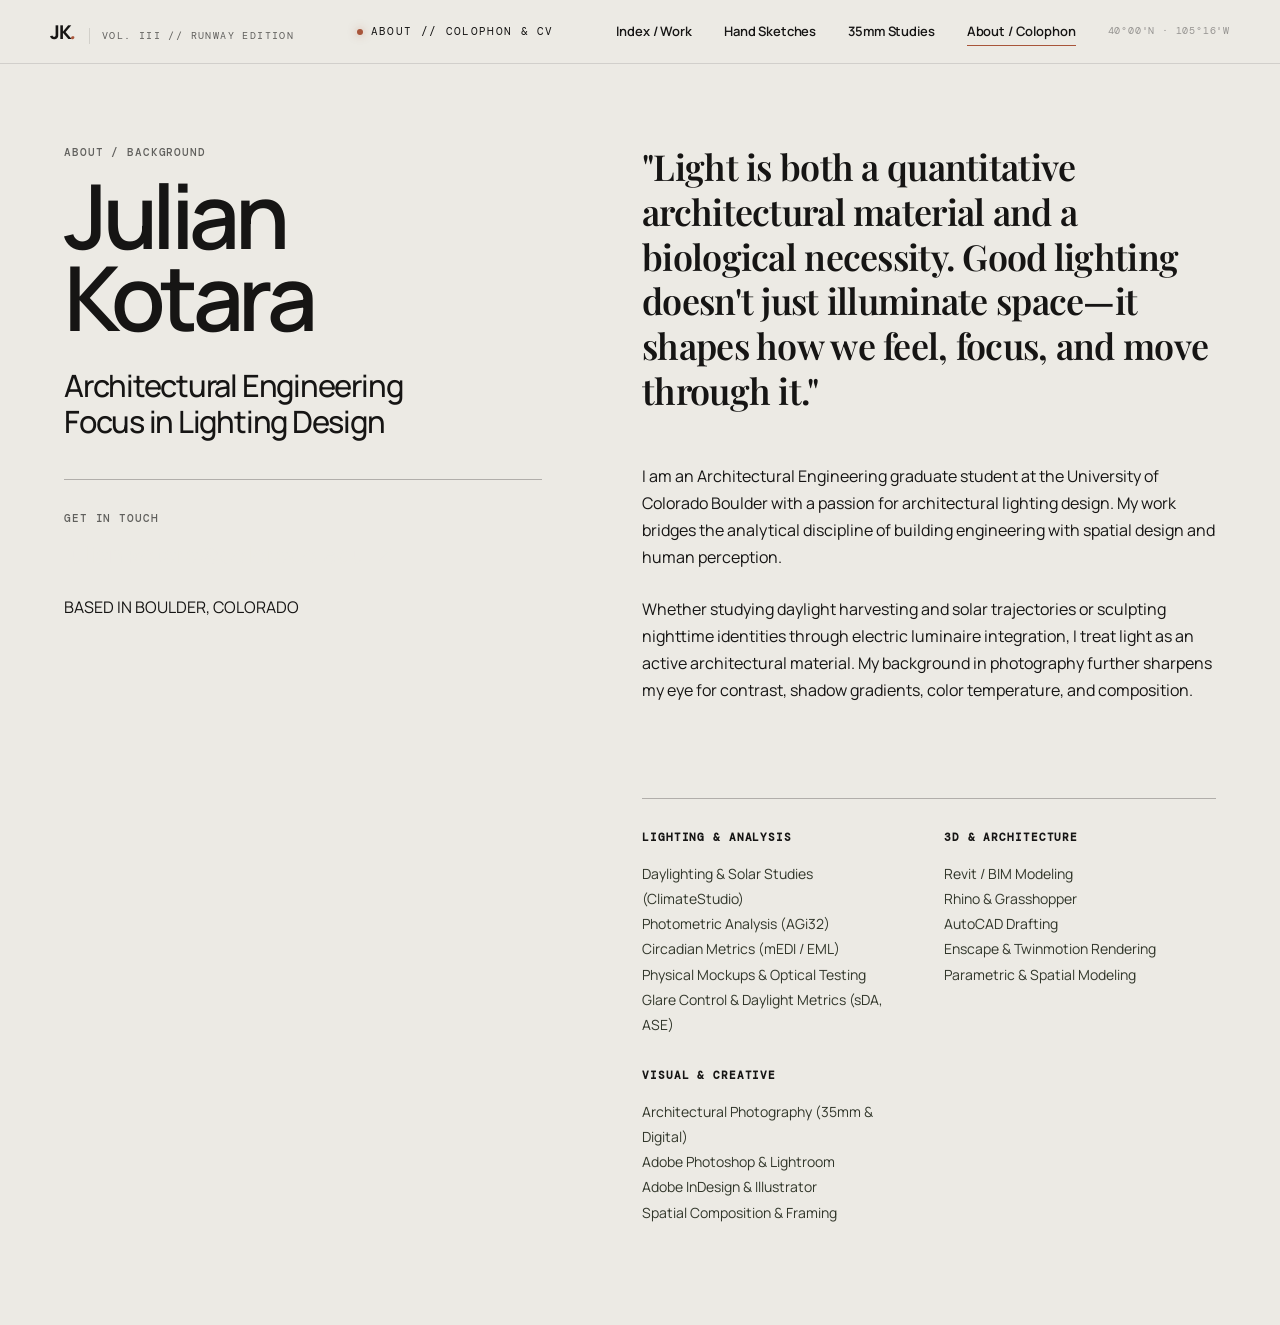
==== commit 813783c6: "Site 3: Haute Editorial Kinematic Runway — Monograph spreads, GSAP damped horizontal scrub, multi-pl" ====
--- a/about.html
+++ b/about.html
@@ -3,71 +3,68 @@
 <head>
   <meta charset="UTF-8">
   <meta name="viewport" content="width=device-width, initial-scale=1.0">
-  <title>About — Julian Kotara</title>
+  <title>Colophon &amp; Biography — Julian Kotara</title>
   
+  <!-- Fonts -->
   <link rel="preconnect" href="https://fonts.googleapis.com">
   <link rel="preconnect" href="https://fonts.gstatic.com" crossorigin>
-  <link href="https://fonts.googleapis.com/css2?family=Bebas+Neue&family=Inter:wght@300;400;500;600&family=DM+Mono:wght@400;500&display=swap" rel="stylesheet">
+  <link href="https://fonts.googleapis.com/css2?family=DM+Mono:ital,wght@0,400;0,500;1,400&family=Manrope:wght@400;500;600;700;800&family=Playfair+Display:ital,wght@0,400;0,500;0,600;0,700;1,400;1,500;1,600&display=swap" rel="stylesheet">
   
   <link rel="stylesheet" href="styles.css">
-  <link rel="stylesheet" href="styles-nocturnal.css">
-  <script src="https://cdnjs.cloudflare.com/ajax/libs/gsap/3.12.5/gsap.min.js"></script>
+  <link rel="stylesheet" href="runway.css">
 </head>
 <body>
 
-  <!-- AMBIENT LUMINAIRE SPOTLIGHT CURSOR FOLLOWER -->
-  <div class="mn-spotlight" id="spotlight"></div>
-
-  <!-- SLEEK MINIMAL OPTICAL HEADER -->
-  <header class="mn-header">
-    <a class="mn-brand" href="index.html">
-      <span class="mn-brand-monogram">JK.</span>
-      <span class="mn-brand-tag">ARCHITECTURAL ENGINEERING · LIGHTING DESIGN</span>
+  <!-- Navigation -->
+  <header class="monograph-nav" role="banner">
+    <a class="monograph-brand" href="index.html" aria-label="Julian Kotara Monograph Home">
+      <span class="monogram-logo">JK<span>.</span></span>
+      <span class="monograph-volume-tag">VOL. III // RUNWAY EDITION</span>
     </a>
 
-    <nav class="mn-nav" aria-label="Main Navigation">
-      <a href="index.html">Overview</a>
-      <a href="work.html">Work</a>
-      <a href="sketches.html">Sketches</a>
-      <a href="photography.html">Photography</a>
-      <a href="about.html" class="active">About</a>
+    <div class="nav-chapter-indicator" aria-live="polite">
+      <span class="chapter-pulse-dot" aria-hidden="true"></span>
+      <span>ABOUT // COLOPHON &amp; CV</span>
+    </div>
+
+    <nav class="monograph-nav-links" aria-label="Monograph Navigation">
+      <a href="work.html">Index / Work</a>
+      <a href="sketches.html">Hand Sketches</a>
+      <a href="photography.html">35mm Studies</a>
+      <a href="about.html" class="active">About / Colophon</a>
+      <span class="nav-coords">40°00'N · 105°16'W</span>
     </nav>
   </header>
 
-  <main class="mn-main">
-    <div class="mn-about-grid">
-      
-      <!-- Left Profile Dossier Card -->
-      <div class="mn-about-card">
-        <span style="font-family: var(--font-mono); font-size: 10px; letter-spacing: 0.14em; text-transform: uppercase; color: var(--mn-muted); display: block; margin-bottom: 8px;">
-          Dossier / Profile
-        </span>
-        <h1>Julian Kotara</h1>
-        <p style="font-family: var(--font-mono); font-size: 11px; letter-spacing: 0.08em; text-transform: uppercase; color: var(--mn-white); margin-bottom: 24px;">
+  <div class="about-page-wrap">
+    <main class="about-grid">
+      <!-- Left Sticky Header & Contact -->
+      <div class="about-sticky">
+        <p class="kicker">About / Background</p>
+        <h1>Julian<br>Kotara</h1>
+        <p class="role" style="font-size: 20px; color: var(--ink); margin-bottom: 20px;">
           Architectural Engineering<br>Focus in Lighting Design
         </p>
 
-        <div style="border-top: 1px solid var(--mn-border); padding-top: 24px; margin-top: 24px;">
-          <span style="font-family: var(--font-mono); font-size: 9.5px; letter-spacing: 0.12em; text-transform: uppercase; color: var(--mn-muted); display: block; margin-bottom: 8px;">
-            Get in Touch
-          </span>
-          <a class="mn-contact-btn" href="mailto:julian.kotara@colorado.edu">
-            julian.kotara@colorado.edu ↗
+        <div class="about-contact-box">
+          <p class="kicker">Get in Touch</p>
+          <a class="contact-link" href="mailto:julian.kotara@colorado.edu">
+            julian.kotara@colorado.edu <span>↗</span>
           </a>
-          <p style="font-family: var(--font-mono); font-size: 9.5px; color: var(--mn-muted); text-transform: uppercase; margin-top: 14px;">
+          <p style="font-family: var(--mono); font-size: 11px; text-transform: uppercase; color: var(--muted); margin-top: 15px;">
             Based in Boulder, Colorado
           </p>
         </div>
       </div>
 
-      <!-- Right Narrative & Competencies -->
-      <div>
-        <div class="mn-quote-block">
+      <!-- Right Content: Philosophy, Bio, Skills -->
+      <div class="about-right">
+        <h2 class="about-statement">
           "Light is both a quantitative architectural material and a biological necessity. Good lighting doesn't just illuminate space—it shapes how we feel, focus, and move through it."
-        </div>
+        </h2>
 
-        <div class="mn-about-text">
-          <p style="margin-bottom: 18px;">
+        <div class="about-narrative">
+          <p>
             I am an Architectural Engineering graduate student at the University of Colorado Boulder with a passion for architectural lighting design. My work bridges the analytical discipline of building engineering with spatial design and human perception.
           </p>
           <p>
@@ -75,61 +72,49 @@
           </p>
         </div>
 
-        <!-- Skills Grid -->
-        <div class="mn-skills-grid">
-          <div class="mn-skill-col">
-            <h4>Lighting &amp; Analysis</h4>
+        <!-- Skills & Proficiencies -->
+        <div class="skills-grid" id="skills-grid">
+          <div class="skill-col" id="skills-col-lighting">
+            <h4>Lighting & Analysis</h4>
             <ul>
-              <li>Daylighting &amp; Solar Studies (ClimateStudio)</li>
+              <li>Daylighting & Solar Studies (ClimateStudio)</li>
               <li>Photometric Analysis (AGi32)</li>
               <li>Circadian Metrics (mEDI / EML)</li>
-              <li>Physical Mockups &amp; Optical Testing</li>
-              <li>Glare Control &amp; Daylight Metrics (sDA, ASE)</li>
+              <li>Physical Mockups & Optical Testing</li>
+              <li>Glare Control & Daylight Metrics (sDA, ASE)</li>
             </ul>
           </div>
 
-          <div class="mn-skill-col">
-            <h4>3D &amp; Architecture</h4>
+          <div class="skill-col" id="skills-col-architecture">
+            <h4>3D & Architecture</h4>
             <ul>
               <li>Revit / BIM Modeling</li>
-              <li>Rhino &amp; Grasshopper</li>
+              <li>Rhino & Grasshopper</li>
               <li>AutoCAD Drafting</li>
-              <li>Enscape &amp; Twinmotion Rendering</li>
-              <li>Parametric &amp; Spatial Modeling</li>
+              <li>Enscape & Twinmotion Rendering</li>
+              <li>Parametric & Spatial Modeling</li>
             </ul>
           </div>
 
-          <div class="mn-skill-col">
-            <h4>Visual &amp; Creative</h4>
+          <div class="skill-col" id="skills-col-creative">
+            <h4>Visual & Creative</h4>
             <ul>
-              <li>Architectural Photography (35mm &amp; Digital)</li>
-              <li>Adobe Photoshop &amp; Lightroom</li>
-              <li>Adobe InDesign &amp; Illustrator</li>
-              <li>Spatial Composition &amp; Framing</li>
+              <li>Architectural Photography (35mm & Digital)</li>
+              <li>Adobe Photoshop & Lightroom</li>
+              <li>Adobe InDesign & Illustrator</li>
+              <li>Spatial Composition & Framing</li>
             </ul>
           </div>
         </div>
+      </div>
+    </main>
+  </div>
 
-      </div>
 
-    </div>
-  </main>
-
-  <!-- GSAP Luminaire Cursor Tracker -->
-  <script>
-    document.addEventListener('DOMContentLoaded', () => {
-      const spotlight = document.getElementById('spotlight');
-      if (spotlight && window.matchMedia('(pointer: fine)').matches) {
-        const xTo = gsap.quickTo(spotlight, "left", { duration: 0.35, ease: "power3.out" });
-        const yTo = gsap.quickTo(spotlight, "top", { duration: 0.35, ease: "power3.out" });
-
-        window.addEventListener('pointermove', (e) => {
-          xTo(e.clientX);
-          yTo(e.clientY);
-        });
-      }
-    });
-  </script>
-
+  <script src="lighting-fx.js"></script>
+  <script src="editor.js"></script>
 </body>
 </html>
+
+
+
--- a/styles.css
+++ b/styles.css
@@ -4,36 +4,37 @@
    ========================================================================== */
 
 :root {
-  /* Dynamic Theme Tokens */
-  --theme-hue: 75;       /* Default: 75 (Sage Light Green) */
-  --theme-sat: 26%;      /* Default: 26% */
-
-  /* Smart Color Palette preserving exact lightness */
-  --field: hsl(var(--theme-hue), var(--theme-sat), 65%);
-  --field-light: hsl(var(--theme-hue), var(--theme-sat), 78%);
-  --field-tint: hsl(var(--theme-hue), calc(var(--theme-sat) + 5%), 84%);
-  --ink: hsl(var(--theme-hue), 14%, 12%);
-  --paper: #ece9df;
-  --paper-card: #e3dfd3;
-  --glass: rgba(245, 244, 237, 0.88);
-  --glass-dark: rgba(31, 35, 27, 0.85);
-  --line: hsla(var(--theme-hue), 14%, 12%, 0.16);
-  --line-strong: hsla(var(--theme-hue), 14%, 12%, 0.45);
+  /* Haute Editorial Monograph Palette */
+  --field: #ECEAE4;
+  --field-light: #F4F2EC;
+  --field-tint: #FAF9F6;
+  --ink: #161514;
+  --paper: #ECEAE4;
+  --paper-card: #E4E1D7;
+  --glass: rgba(236, 234, 228, 0.92);
+  --glass-dark: rgba(22, 21, 20, 0.88);
+  --line: rgba(22, 21, 20, 0.12);
+  --line-strong: rgba(22, 21, 20, 0.28);
   --line-light: rgba(255, 255, 255, 0.2);
-  --terracotta: #9a4a3c;
-  --muted: hsla(var(--theme-hue), 10%, 25%, 0.7);
+  --terracotta: #A8553A;
+  --muted: rgba(22, 21, 20, 0.65);
 
   /* Typography */
   --sans: 'Manrope', -apple-system, BlinkMacSystemFont, 'Segoe UI', Roboto, sans-serif;
   --serif: 'Playfair Display', Georgia, serif;
   --mono: 'DM Mono', 'SFMono-Regular', Consolas, monospace;
 
+  /* Emil Kowalski Craft Easings */
+  --ease-out-fast: cubic-bezier(0.16, 1, 0.3, 1);
+  --ease-out-expressive: cubic-bezier(0.2, 0.9, 0.1, 1);
+  --ease-in-swift: cubic-bezier(0.7, 0, 0.84, 0);
+
   /* Layout Spacing */
   --site-padding: clamp(20px, 5vw, 70px);
   --section-spacing: clamp(70px, 10vh, 130px);
-  --radius-sm: 3px;
-  --radius-md: 6px;
-  --radius-lg: 12px;
+  --radius-sm: 2px;
+  --radius-md: 4px;
+  --radius-lg: 8px;
 }
 
 
@@ -1010,27 +1011,28 @@
    ========================================================================== */
 
 .photo-page {
-  background: #191b16;
-  color: #edeae2;
+  background: var(--charcoal, #161514);
+  color: var(--bone, #ECEAE4);
   min-height: 100vh;
 }
 
 .photo-page .glass-nav {
-  background: var(--glass-dark);
-  border-color: rgba(255, 255, 255, 0.12);
-  color: #edeae2;
+  background: rgba(22, 21, 20, 0.88);
+  border-color: rgba(236, 234, 228, 0.12);
+  color: var(--bone, #ECEAE4);
 }
 
 .photo-page .glass-nav .monogram {
-  color: #edeae2;
+  color: var(--bone, #ECEAE4);
 }
 
 .photo-page .glass-nav nav a {
-  color: #edeae2;
+  color: var(--bone, #ECEAE4);
 }
 
 .photo-page .glass-nav nav a.active {
-  border-color: #edeae2;
+  border-color: var(--terracotta, #A8553A);
+  color: #FFFFFF;
 }
 
 .photo-container {
@@ -3901,27 +3903,28 @@
    ========================================================================== */
 
 .sketches-page {
-  background: #10120d;
-  color: #edeae2;
+  background: var(--charcoal, #161514);
+  color: var(--bone, #ECEAE4);
   min-height: 100vh;
 }
 
 .sketches-page .glass-nav {
-  background: var(--glass-dark);
-  border-color: rgba(255, 255, 255, 0.12);
-  color: #edeae2;
+  background: rgba(22, 21, 20, 0.88);
+  border-color: rgba(236, 234, 228, 0.12);
+  color: var(--bone, #ECEAE4);
 }
 
 .sketches-page .glass-nav .monogram {
-  color: #edeae2;
+  color: var(--bone, #ECEAE4);
 }
 
 .sketches-page .glass-nav nav a {
-  color: #edeae2;
+  color: var(--bone, #ECEAE4);
 }
 
 .sketches-page .glass-nav nav a.active {
-  border-color: #edeae2;
+  border-color: var(--terracotta, #A8553A);
+  color: #FFFFFF;
 }
 
 .sketches-container {
@@ -4026,11 +4029,11 @@
 }
 
 .sketch-filter-btn.active {
-  background: #d1a868;
-  color: #12140e;
-  border-color: #d1a868;
+  background: var(--terracotta, #A8553A);
+  color: #FFFFFF;
+  border-color: var(--terracotta, #A8553A);
   font-weight: 600;
-  box-shadow: 0 2px 8px rgba(209, 168, 104, 0.35);
+  box-shadow: 0 2px 8px rgba(168, 85, 58, 0.35);
 }
 
 /* Chapter Sections */
--- a/runway.css
+++ b/runway.css
@@ -0,0 +1,1092 @@
+/* ==========================================================================
+   SITE 3: HAUTE EDITORIAL KINEMATIC RUNWAY
+   Design System, Kinematic Horizon Track, Parallax Layers & Curatorial Spreads
+   Inspired by El Croquis, Studio Dumbar & Contemporary Monograph Typography
+   ========================================================================== */
+
+:root {
+  /* Haute Editorial Palette */
+  --bone: #ECEAE4;
+  --bone-card: #E4E1D7;
+  --bone-light: #F6F5F1;
+  --charcoal: #161514;
+  --charcoal-soft: #242220;
+  --terracotta: #A8553A;
+  --terracotta-light: #C2684D;
+  --vellum-rule: rgba(22, 21, 20, 0.12);
+  --vellum-strong: rgba(22, 21, 20, 0.28);
+  --vellum-film: rgba(236, 234, 228, 0.85);
+  --ink-muted: rgba(22, 21, 20, 0.65);
+  --ink-faint: rgba(22, 21, 20, 0.4);
+
+  /* Typography */
+  --sans: 'Manrope', -apple-system, BlinkMacSystemFont, 'Segoe UI', Roboto, sans-serif;
+  --serif: 'Playfair Display', Georgia, serif;
+  --mono: 'DM Mono', monospace;
+
+  /* Emil Kowalski Craft Easings */
+  --ease-out-fast: cubic-bezier(0.16, 1, 0.3, 1);
+  --ease-out-expressive: cubic-bezier(0.2, 0.9, 0.1, 1);
+  --ease-in-swift: cubic-bezier(0.7, 0, 0.84, 0);
+
+  /* Spacing */
+  --nav-height: 64px;
+  --hud-height: 60px;
+}
+
+/* Global Reset for Kinematic Runway */
+html, body {
+  margin: 0;
+  padding: 0;
+  background-color: var(--bone);
+  color: var(--charcoal);
+  font-family: var(--sans);
+  -webkit-font-smoothing: antialiased;
+  -moz-osx-font-smoothing: grayscale;
+  overflow-x: hidden;
+  box-sizing: border-box;
+}
+
+*, *::before, *::after {
+  box-sizing: inherit;
+}
+
+/* Tactile Click & Active Feedback (Emil Kowalski 90ms scale) */
+a, button {
+  transition: transform 90ms var(--ease-out-fast), color 140ms ease, opacity 140ms ease;
+}
+
+a:active, button:active {
+  transform: scale(0.975);
+}
+
+/* ==========================================================================
+   Haute Editorial Monograph Navigation Bar
+   ========================================================================== */
+
+.monograph-nav {
+  position: fixed;
+  top: 0;
+  left: 0;
+  right: 0;
+  height: var(--nav-height);
+  z-index: 200;
+  display: flex;
+  align-items: center;
+  justify-content: space-between;
+  padding: 0 clamp(20px, 4vw, 50px);
+  background: rgba(236, 234, 228, 0.92);
+  backdrop-filter: blur(12px);
+  -webkit-backdrop-filter: blur(12px);
+  border-bottom: 1px solid var(--vellum-rule);
+}
+
+.monograph-brand {
+  display: flex;
+  align-items: baseline;
+  gap: 12px;
+  text-decoration: none;
+  color: var(--charcoal);
+}
+
+.monogram-logo {
+  font-family: var(--sans);
+  font-weight: 800;
+  font-size: 19px;
+  letter-spacing: -0.04em;
+}
+
+.monogram-logo span {
+  color: var(--terracotta);
+  font-family: var(--serif);
+  font-style: italic;
+}
+
+.monograph-volume-tag {
+  font-family: var(--mono);
+  font-size: 10px;
+  letter-spacing: 0.14em;
+  text-transform: uppercase;
+  color: var(--ink-muted);
+  border-left: 1px solid var(--vellum-rule);
+  padding-left: 12px;
+}
+
+/* Dynamic Live Chapter Tracker in Header */
+.nav-chapter-indicator {
+  display: flex;
+  align-items: center;
+  gap: 8px;
+  font-family: var(--mono);
+  font-size: 11px;
+  letter-spacing: 0.12em;
+  text-transform: uppercase;
+  color: var(--charcoal);
+}
+
+.chapter-pulse-dot {
+  width: 6px;
+  height: 6px;
+  border-radius: 50%;
+  background: var(--terracotta);
+  box-shadow: 0 0 8px rgba(168, 85, 58, 0.5);
+  animation: pulseDot 2.4s ease-in-out infinite;
+}
+
+@keyframes pulseDot {
+  0%, 100% { opacity: 1; transform: scale(1); }
+  50% { opacity: 0.4; transform: scale(0.8); }
+}
+
+.monograph-nav-links {
+  display: flex;
+  align-items: center;
+  gap: clamp(16px, 2.5vw, 32px);
+}
+
+.monograph-nav-links a {
+  text-decoration: none;
+  font-family: var(--sans);
+  font-size: 13px;
+  font-weight: 600;
+  letter-spacing: -0.01em;
+  color: var(--charcoal);
+  position: relative;
+  padding: 4px 0;
+}
+
+.monograph-nav-links a::after {
+  content: '';
+  position: absolute;
+  left: 0;
+  bottom: 0;
+  width: 0;
+  height: 1px;
+  background-color: var(--terracotta);
+  transition: width 180ms var(--ease-out-fast);
+}
+
+.monograph-nav-links a:hover::after,
+.monograph-nav-links a.active::after {
+  width: 100%;
+}
+
+.nav-coords {
+  font-family: var(--mono);
+  font-size: 10px;
+  letter-spacing: 0.08em;
+  color: var(--ink-faint);
+  display: none;
+}
+
+@media (min-width: 1100px) {
+  .nav-coords {
+    display: block;
+  }
+}
+
+/* Dark Palette Overrides for Sketches & Photography Pages */
+.sketches-page .monograph-nav,
+.photo-page .monograph-nav {
+  background: rgba(22, 21, 20, 0.92);
+  border-bottom-color: rgba(236, 234, 228, 0.12);
+  color: var(--bone);
+}
+
+.sketches-page .monograph-brand,
+.photo-page .monograph-brand {
+  color: var(--bone);
+}
+
+.sketches-page .monograph-volume-tag,
+.photo-page .monograph-volume-tag {
+  color: rgba(236, 234, 228, 0.6);
+  border-left-color: rgba(236, 234, 228, 0.15);
+}
+
+.sketches-page .nav-chapter-indicator,
+.photo-page .nav-chapter-indicator {
+  color: var(--bone);
+}
+
+.sketches-page .monograph-nav-links a,
+.photo-page .monograph-nav-links a {
+  color: var(--bone);
+}
+
+.sketches-page .monograph-nav-links a:hover,
+.photo-page .monograph-nav-links a:hover,
+.sketches-page .monograph-nav-links a.active,
+.photo-page .monograph-nav-links a.active {
+  color: #FFFFFF;
+}
+
+.sketches-page .nav-coords,
+.photo-page .nav-coords {
+  color: rgba(236, 234, 228, 0.4);
+}
+
+/* ==========================================================================
+   Horizontal Kinematic Runway (Pinned Viewport & Flexible Track)
+   ========================================================================== */
+
+.runway-pin-wrapper {
+  position: relative;
+  width: 100%;
+  height: 100vh;
+  overflow: hidden;
+  background-color: var(--bone);
+}
+
+.runway-track {
+  display: flex;
+  flex-direction: row;
+  height: 100vh;
+  width: max-content;
+  will-change: transform;
+  padding-top: var(--nav-height);
+  padding-bottom: var(--hud-height);
+}
+
+/* Individual Monograph Spread Container */
+.runway-spread {
+  position: relative;
+  height: calc(100vh - var(--nav-height) - var(--hud-height));
+  flex-shrink: 0;
+  display: flex;
+  align-items: center;
+  padding: clamp(24px, 4vh, 48px) clamp(30px, 4vw, 80px);
+  border-right: 1px solid var(--vellum-rule);
+  background-color: var(--bone);
+  overflow: hidden;
+}
+
+/* ==========================================================================
+   Multi-Plane Parallax Layer System
+   ========================================================================== */
+
+/* Background Technical & Wireframe Layer (Parallax 0.5x relative drift) */
+.parallax-bg {
+  position: absolute;
+  inset: 0;
+  pointer-events: none;
+  z-index: 1;
+  overflow: hidden;
+  will-change: transform;
+}
+
+.bg-elevation-linework {
+  position: absolute;
+  right: -5%;
+  bottom: 0;
+  height: 90%;
+  opacity: 0.12;
+  filter: contrast(1.2);
+  mix-blend-mode: multiply;
+  object-fit: contain;
+  pointer-events: none;
+}
+
+.bg-ghost-numeral {
+  position: absolute;
+  top: 5%;
+  left: 2%;
+  font-family: var(--serif);
+  font-size: clamp(200px, 28vw, 420px);
+  font-weight: 400;
+  font-style: italic;
+  line-height: 0.75;
+  color: rgba(22, 21, 20, 0.04);
+  user-select: none;
+  pointer-events: none;
+}
+
+.bg-grid-lines {
+  position: absolute;
+  inset: 0;
+  background-size: 80px 80px;
+  background-image: 
+    linear-gradient(to right, rgba(22, 21, 20, 0.03) 1px, transparent 1px),
+    linear-gradient(to bottom, rgba(22, 21, 20, 0.03) 1px, transparent 1px);
+  pointer-events: none;
+}
+
+.registration-mark {
+  position: absolute;
+  font-family: var(--mono);
+  font-size: 9px;
+  letter-spacing: 0.1em;
+  color: var(--ink-faint);
+  user-select: none;
+}
+
+.mark-tl { top: 20px; left: 24px; }
+.mark-tr { top: 20px; right: 24px; }
+.mark-bl { bottom: 20px; left: 24px; }
+.mark-br { bottom: 20px; right: 24px; }
+
+/* Midground Photographic Horizon Layer (1.0x primary movement) */
+.parallax-mid {
+  position: relative;
+  z-index: 2;
+  height: 100%;
+  display: flex;
+  align-items: center;
+  gap: clamp(24px, 3vw, 48px);
+}
+
+/* Foreground Typographic Plane (Parallax 1.3x faster floating drift) */
+.parallax-fg {
+  position: relative;
+  z-index: 3;
+  max-width: 540px;
+  will-change: transform;
+}
+
+/* ==========================================================================
+   Spread 00 — Frontispiece & Volume Cover
+   ========================================================================== */
+
+.spread-frontispiece {
+  width: clamp(750px, 75vw, 1100px);
+  display: flex;
+  align-items: center;
+  justify-content: flex-start;
+  padding-left: clamp(40px, 8vw, 120px);
+}
+
+.frontispiece-content {
+  position: relative;
+  z-index: 3;
+  max-width: 820px;
+}
+
+.monograph-kicker-bar {
+  display: flex;
+  align-items: center;
+  gap: 16px;
+  margin-bottom: 24px;
+}
+
+.monograph-kicker {
+  font-family: var(--mono);
+  font-size: 11px;
+  font-weight: 500;
+  letter-spacing: 0.16em;
+  text-transform: uppercase;
+  color: var(--terracotta);
+}
+
+.monograph-rule-tag {
+  height: 1px;
+  width: 40px;
+  background-color: var(--vellum-strong);
+}
+
+.monograph-issue-label {
+  font-family: var(--mono);
+  font-size: 10px;
+  letter-spacing: 0.1em;
+  text-transform: uppercase;
+  color: var(--ink-muted);
+}
+
+/* Massive Display Headline */
+.monumental-headline {
+  font-family: var(--sans);
+  font-weight: 800;
+  font-size: clamp(52px, 7.5vw, 115px);
+  line-height: 0.88;
+  letter-spacing: -0.05em;
+  color: var(--charcoal);
+  margin: 0 0 32px;
+}
+
+.monumental-headline em {
+  font-family: var(--serif);
+  font-style: italic;
+  font-weight: 400;
+  color: var(--terracotta);
+}
+
+.frontispiece-body {
+  display: grid;
+  grid-template-columns: 1.4fr 1fr;
+  gap: clamp(24px, 4vw, 60px);
+  align-items: start;
+  margin-top: 10px;
+}
+
+.frontispiece-abstract {
+  font-size: clamp(15px, 1.25vw, 18px);
+  line-height: 1.55;
+  color: var(--charcoal-soft);
+  margin: 0;
+  font-weight: 450;
+}
+
+.frontispiece-specs {
+  border-left: 1px solid var(--vellum-rule);
+  padding-left: 20px;
+  display: flex;
+  flex-direction: column;
+  gap: 12px;
+}
+
+.spec-entry {
+  display: flex;
+  flex-direction: column;
+  gap: 2px;
+}
+
+.spec-key {
+  font-family: var(--mono);
+  font-size: 9px;
+  letter-spacing: 0.14em;
+  text-transform: uppercase;
+  color: var(--ink-faint);
+}
+
+.spec-value {
+  font-family: var(--sans);
+  font-size: 12px;
+  font-weight: 600;
+  color: var(--charcoal);
+}
+
+.runway-scroll-hint {
+  display: inline-flex;
+  align-items: center;
+  gap: 12px;
+  margin-top: 40px;
+  font-family: var(--mono);
+  font-size: 11px;
+  letter-spacing: 0.14em;
+  text-transform: uppercase;
+  color: var(--terracotta);
+}
+
+.hint-arrow {
+  display: inline-block;
+  animation: glideHint 2s infinite ease-in-out;
+}
+
+@keyframes glideHint {
+  0%, 100% { transform: translateX(0); }
+  50% { transform: translateX(8px); }
+}
+
+/* ==========================================================================
+   Spread 01-04 — Project Monograph Chapters
+   ========================================================================== */
+
+.spread-project {
+  width: clamp(950px, 92vw, 1500px);
+  gap: clamp(30px, 5vw, 90px);
+}
+
+/* Photographic Plates Horizon */
+.project-plate-composition {
+  display: flex;
+  align-items: center;
+  gap: clamp(16px, 2.5vw, 36px);
+  height: 100%;
+}
+
+.plate-hero-wrap {
+  position: relative;
+  height: clamp(380px, 68vh, 680px);
+  max-width: clamp(420px, 45vw, 750px);
+  box-shadow: 0 16px 40px rgba(22, 21, 20, 0.08);
+  overflow: hidden;
+  background-color: var(--bone-card);
+}
+
+.plate-hero-wrap img {
+  width: 100%;
+  height: 100%;
+  object-fit: cover;
+  transition: transform 0.6s var(--ease-out-expressive);
+  display: block;
+}
+
+.plate-hero-wrap:hover img {
+  transform: scale(1.025);
+}
+
+.plate-secondary-wrap {
+  position: relative;
+  height: clamp(280px, 48vh, 480px);
+  max-width: clamp(240px, 25vw, 420px);
+  box-shadow: 0 12px 30px rgba(22, 21, 20, 0.06);
+  overflow: hidden;
+  background-color: var(--bone-card);
+  align-self: flex-end;
+  margin-bottom: 20px;
+}
+
+.plate-secondary-wrap img {
+  width: 100%;
+  height: 100%;
+  object-fit: cover;
+  transition: transform 0.6s var(--ease-out-expressive);
+  display: block;
+}
+
+.plate-secondary-wrap:hover img {
+  transform: scale(1.03);
+}
+
+.plate-caption-tag {
+  position: absolute;
+  bottom: 0;
+  left: 0;
+  right: 0;
+  padding: 8px 12px;
+  background: rgba(22, 21, 20, 0.78);
+  backdrop-filter: blur(8px);
+  -webkit-backdrop-filter: blur(8px);
+  color: #ECEAE4;
+  font-family: var(--mono);
+  font-size: 10px;
+  letter-spacing: 0.08em;
+  text-transform: uppercase;
+}
+
+/* Typographic Foreground Monograph Story */
+.project-monograph-story {
+  max-width: 480px;
+  display: flex;
+  flex-direction: column;
+}
+
+.chapter-badge {
+  display: inline-flex;
+  align-items: center;
+  gap: 8px;
+  font-family: var(--mono);
+  font-size: 10px;
+  font-weight: 500;
+  letter-spacing: 0.16em;
+  text-transform: uppercase;
+  color: var(--terracotta);
+  margin-bottom: 14px;
+}
+
+.chapter-title {
+  font-family: var(--sans);
+  font-weight: 800;
+  font-size: clamp(38px, 4.5vw, 76px);
+  line-height: 0.92;
+  letter-spacing: -0.05em;
+  margin: 0 0 8px;
+  color: var(--charcoal);
+}
+
+.chapter-title em {
+  font-family: var(--serif);
+  font-style: italic;
+  font-weight: 400;
+  color: var(--charcoal);
+}
+
+.chapter-subtitle {
+  font-family: var(--serif);
+  font-size: clamp(15px, 1.3vw, 19px);
+  font-style: italic;
+  color: var(--terracotta);
+  line-height: 1.3;
+  margin: 0 0 20px;
+}
+
+.chapter-narrative {
+  font-size: clamp(13px, 1.05vw, 15px);
+  line-height: 1.6;
+  color: var(--charcoal-soft);
+  margin: 0 0 24px;
+}
+
+.chapter-data-sheet {
+  border-top: 1px solid var(--vellum-rule);
+  border-bottom: 1px solid var(--vellum-rule);
+  padding: 14px 0;
+  margin-bottom: 24px;
+  display: grid;
+  grid-template-columns: 1fr 1fr;
+  gap: 12px;
+}
+
+.data-cell {
+  display: flex;
+  flex-direction: column;
+  gap: 2px;
+}
+
+.data-cell-key {
+  font-family: var(--mono);
+  font-size: 9px;
+  letter-spacing: 0.12em;
+  text-transform: uppercase;
+  color: var(--ink-faint);
+}
+
+.data-cell-value {
+  font-family: var(--sans);
+  font-size: 11px;
+  font-weight: 600;
+  color: var(--charcoal);
+}
+
+.monograph-cta {
+  display: inline-flex;
+  align-items: center;
+  justify-content: space-between;
+  width: max-content;
+  gap: 18px;
+  padding: 12px 20px;
+  background-color: var(--charcoal);
+  color: var(--bone);
+  text-decoration: none;
+  font-family: var(--mono);
+  font-size: 11px;
+  font-weight: 500;
+  letter-spacing: 0.1em;
+  text-transform: uppercase;
+  border-radius: 2px;
+  transition: transform 90ms var(--ease-out-fast), background-color 150ms ease;
+}
+
+.monograph-cta:hover {
+  background-color: var(--terracotta);
+  color: #FFFFFF;
+}
+
+.monograph-cta .arrow {
+  transition: transform 180ms var(--ease-out-fast);
+}
+
+.monograph-cta:hover .arrow {
+  transform: translate(3px, -3px);
+}
+
+/* ==========================================================================
+   Spread 05 — Curatorial Interlude: Hand Sketches Salon
+   ========================================================================== */
+
+.spread-sketches {
+  width: clamp(1200px, 115vw, 1900px);
+  gap: clamp(36px, 4vw, 70px);
+}
+
+.sketches-filmstrip {
+  display: flex;
+  align-items: center;
+  gap: 28px;
+  height: clamp(340px, 60vh, 580px);
+}
+
+.sketch-frame {
+  height: 100%;
+  flex-shrink: 0;
+  background-color: var(--bone-card);
+  padding: 16px 16px 28px;
+  box-shadow: 0 10px 30px rgba(22, 21, 20, 0.06);
+  border: 1px solid var(--vellum-rule);
+  display: flex;
+  flex-direction: column;
+  justify-content: space-between;
+}
+
+.sketch-frame img {
+  height: calc(100% - 32px);
+  width: auto;
+  object-fit: contain;
+  display: block;
+}
+
+.sketch-frame-caption {
+  font-family: var(--mono);
+  font-size: 10px;
+  letter-spacing: 0.1em;
+  text-transform: uppercase;
+  color: var(--ink-muted);
+  margin-top: 12px;
+  display: flex;
+  justify-content: space-between;
+}
+
+/* ==========================================================================
+   Spread 06 — Curatorial Interlude: 35mm Analog Light & Photography
+   ========================================================================== */
+
+.spread-photo {
+  width: clamp(1200px, 110vw, 1850px);
+  gap: clamp(36px, 4vw, 70px);
+}
+
+.photo-triptych {
+  display: flex;
+  align-items: center;
+  gap: 24px;
+  height: clamp(360px, 64vh, 620px);
+}
+
+.triptych-item {
+  height: 100%;
+  flex-shrink: 0;
+  position: relative;
+  overflow: hidden;
+  box-shadow: 0 14px 34px rgba(22, 21, 20, 0.08);
+}
+
+.triptych-item img {
+  height: 100%;
+  width: auto;
+  max-width: 480px;
+  object-fit: cover;
+  display: block;
+}
+
+.photo-editorial-quote {
+  font-family: var(--serif);
+  font-size: clamp(20px, 2.2vw, 32px);
+  font-style: italic;
+  line-height: 1.25;
+  color: var(--charcoal);
+  margin: 0 0 20px;
+}
+
+/* ==========================================================================
+   Spread 07 — Colophon & Curatorial Imprint
+   ========================================================================== */
+
+.spread-colophon {
+  width: clamp(750px, 75vw, 1100px);
+  padding-right: clamp(40px, 8vw, 120px);
+}
+
+.colophon-grid {
+  display: grid;
+  grid-template-columns: 1fr 1fr;
+  gap: clamp(30px, 5vw, 70px);
+  width: 100%;
+}
+
+.colophon-bio h2 {
+  font-family: var(--sans);
+  font-weight: 800;
+  font-size: clamp(42px, 5.5vw, 84px);
+  line-height: 0.88;
+  letter-spacing: -0.05em;
+  margin: 0 0 16px;
+}
+
+.colophon-bio h2 em {
+  font-family: var(--serif);
+  font-style: italic;
+  font-weight: 400;
+  color: var(--terracotta);
+}
+
+.colophon-text {
+  font-size: clamp(14px, 1.1vw, 16px);
+  line-height: 1.6;
+  color: var(--charcoal-soft);
+  margin-bottom: 24px;
+}
+
+.colophon-contact-link {
+  display: inline-flex;
+  align-items: center;
+  gap: 8px;
+  font-family: var(--mono);
+  font-size: 13px;
+  letter-spacing: 0.08em;
+  text-decoration: none;
+  color: var(--terracotta);
+  font-weight: 500;
+  border-bottom: 1px solid var(--terracotta);
+  padding-bottom: 3px;
+}
+
+.colophon-index {
+  border-left: 1px solid var(--vellum-rule);
+  padding-left: clamp(20px, 3vw, 40px);
+  display: flex;
+  flex-direction: column;
+  justify-content: space-between;
+}
+
+.colophon-index-title {
+  font-family: var(--mono);
+  font-size: 10px;
+  letter-spacing: 0.16em;
+  text-transform: uppercase;
+  color: var(--ink-faint);
+  margin-bottom: 16px;
+}
+
+.colophon-link-list {
+  list-style: none;
+  padding: 0;
+  margin: 0 0 24px;
+  display: flex;
+  flex-direction: column;
+  gap: 10px;
+}
+
+.colophon-link-list li a {
+  display: flex;
+  align-items: baseline;
+  justify-content: space-between;
+  text-decoration: none;
+  color: var(--charcoal);
+  font-size: 13px;
+  font-weight: 600;
+  padding: 4px 0;
+  border-bottom: 1px dashed var(--vellum-rule);
+}
+
+.colophon-link-list li a:hover {
+  color: var(--terracotta);
+}
+
+.colophon-imprint {
+  font-family: var(--mono);
+  font-size: 9px;
+  letter-spacing: 0.12em;
+  text-transform: uppercase;
+  color: var(--ink-faint);
+  line-height: 1.6;
+}
+
+/* ==========================================================================
+   Bottom Runway HUD & Scrubber Bar
+   ========================================================================== */
+
+.runway-hud-bar {
+  position: fixed;
+  bottom: 0;
+  left: 0;
+  right: 0;
+  height: var(--hud-height);
+  z-index: 200;
+  display: flex;
+  align-items: center;
+  justify-content: space-between;
+  padding: 0 clamp(20px, 4vw, 50px);
+  background: rgba(236, 234, 228, 0.94);
+  backdrop-filter: blur(12px);
+  -webkit-backdrop-filter: blur(12px);
+  border-top: 1px solid var(--vellum-rule);
+}
+
+.hud-stepper-group {
+  display: flex;
+  align-items: center;
+  gap: 10px;
+}
+
+.hud-btn {
+  background: none;
+  border: 1px solid var(--vellum-rule);
+  color: var(--charcoal);
+  font-family: var(--mono);
+  font-size: 11px;
+  letter-spacing: 0.08em;
+  padding: 6px 14px;
+  border-radius: 2px;
+  cursor: pointer;
+  transition: background-color 140ms ease, color 140ms ease, border-color 140ms ease;
+}
+
+.hud-btn:hover {
+  background-color: var(--charcoal);
+  color: var(--bone);
+  border-color: var(--charcoal);
+}
+
+.hud-percentage {
+  font-family: var(--mono);
+  font-size: 11px;
+  letter-spacing: 0.1em;
+  color: var(--ink-muted);
+  width: 44px;
+  text-align: right;
+}
+
+/* Scrub Track & Progress Fill */
+.hud-scrubber-track {
+  flex: 1;
+  max-width: 400px;
+  height: 4px;
+  background-color: var(--vellum-rule);
+  border-radius: 2px;
+  margin: 0 24px;
+  position: relative;
+  cursor: pointer;
+}
+
+.hud-scrubber-fill {
+  position: absolute;
+  top: 0;
+  left: 0;
+  bottom: 0;
+  width: 0%;
+  background-color: var(--terracotta);
+  border-radius: 2px;
+  transition: width 0.05s linear;
+}
+
+/* Chapter Jump Pills */
+.hud-chapter-pills {
+  display: flex;
+  align-items: center;
+  gap: 6px;
+}
+
+.chapter-pill {
+  background: none;
+  border: 1px solid transparent;
+  color: var(--ink-muted);
+  font-family: var(--mono);
+  font-size: 10px;
+  letter-spacing: 0.1em;
+  padding: 4px 10px;
+  border-radius: 2px;
+  cursor: pointer;
+  transition: all 120ms var(--ease-out-fast);
+}
+
+.chapter-pill:hover {
+  color: var(--charcoal);
+  border-color: var(--vellum-rule);
+}
+
+.chapter-pill.active {
+  background-color: var(--charcoal);
+  color: var(--bone);
+  border-color: var(--charcoal);
+}
+
+@media (max-width: 1024px) {
+  .hud-chapter-pills {
+    display: none;
+  }
+}
+
+/* ==========================================================================
+   Responsive & Fallback Behavior
+   ========================================================================== */
+
+@media (max-width: 900px) {
+  .runway-spread {
+    width: 92vw;
+    min-width: 320px;
+    padding: 16px 20px;
+    flex-direction: column;
+    justify-content: center;
+    align-items: flex-start;
+    gap: 16px;
+  }
+
+  .spread-frontispiece {
+    width: 92vw;
+    padding-left: 20px;
+  }
+
+  .monumental-headline {
+    font-size: clamp(36px, 9vw, 56px);
+    margin-bottom: 18px;
+  }
+
+  .spread-project {
+    width: 95vw;
+    gap: 16px;
+  }
+
+  .parallax-mid {
+    height: auto;
+    width: 100%;
+  }
+
+  .project-plate-composition {
+    width: 100%;
+    height: auto;
+  }
+
+  .plate-hero-wrap {
+    height: 200px;
+    max-width: 100%;
+    width: 100%;
+  }
+
+  .plate-secondary-wrap {
+    display: none;
+  }
+
+  .parallax-fg {
+    max-width: 100%;
+  }
+
+  .chapter-title {
+    font-size: clamp(28px, 6vw, 42px);
+  }
+
+  .chapter-subtitle {
+    font-size: 13px;
+    margin-bottom: 10px;
+  }
+
+  .chapter-narrative {
+    font-size: 12px;
+    line-height: 1.5;
+    margin-bottom: 12px;
+  }
+
+  .chapter-data-sheet {
+    padding: 8px 0;
+    margin-bottom: 14px;
+    gap: 8px;
+  }
+
+  .spread-sketches {
+    width: 140vw;
+  }
+
+  .sketches-filmstrip {
+    height: 220px;
+  }
+
+  .spread-photo {
+    width: 140vw;
+  }
+
+  .photo-triptych {
+    height: 220px;
+  }
+
+  .spread-colophon {
+    width: 92vw;
+    padding-right: 20px;
+  }
+
+  .frontispiece-body {
+    grid-template-columns: 1fr;
+  }
+  .frontispiece-specs {
+    border-left: none;
+    border-top: 1px solid var(--vellum-rule);
+    padding-left: 0;
+    padding-top: 16px;
+  }
+  .colophon-grid {
+    grid-template-columns: 1fr;
+  }
+  .colophon-index {
+    border-left: none;
+    border-top: 1px solid var(--vellum-rule);
+    padding-left: 0;
+    padding-top: 20px;
+  }
+}
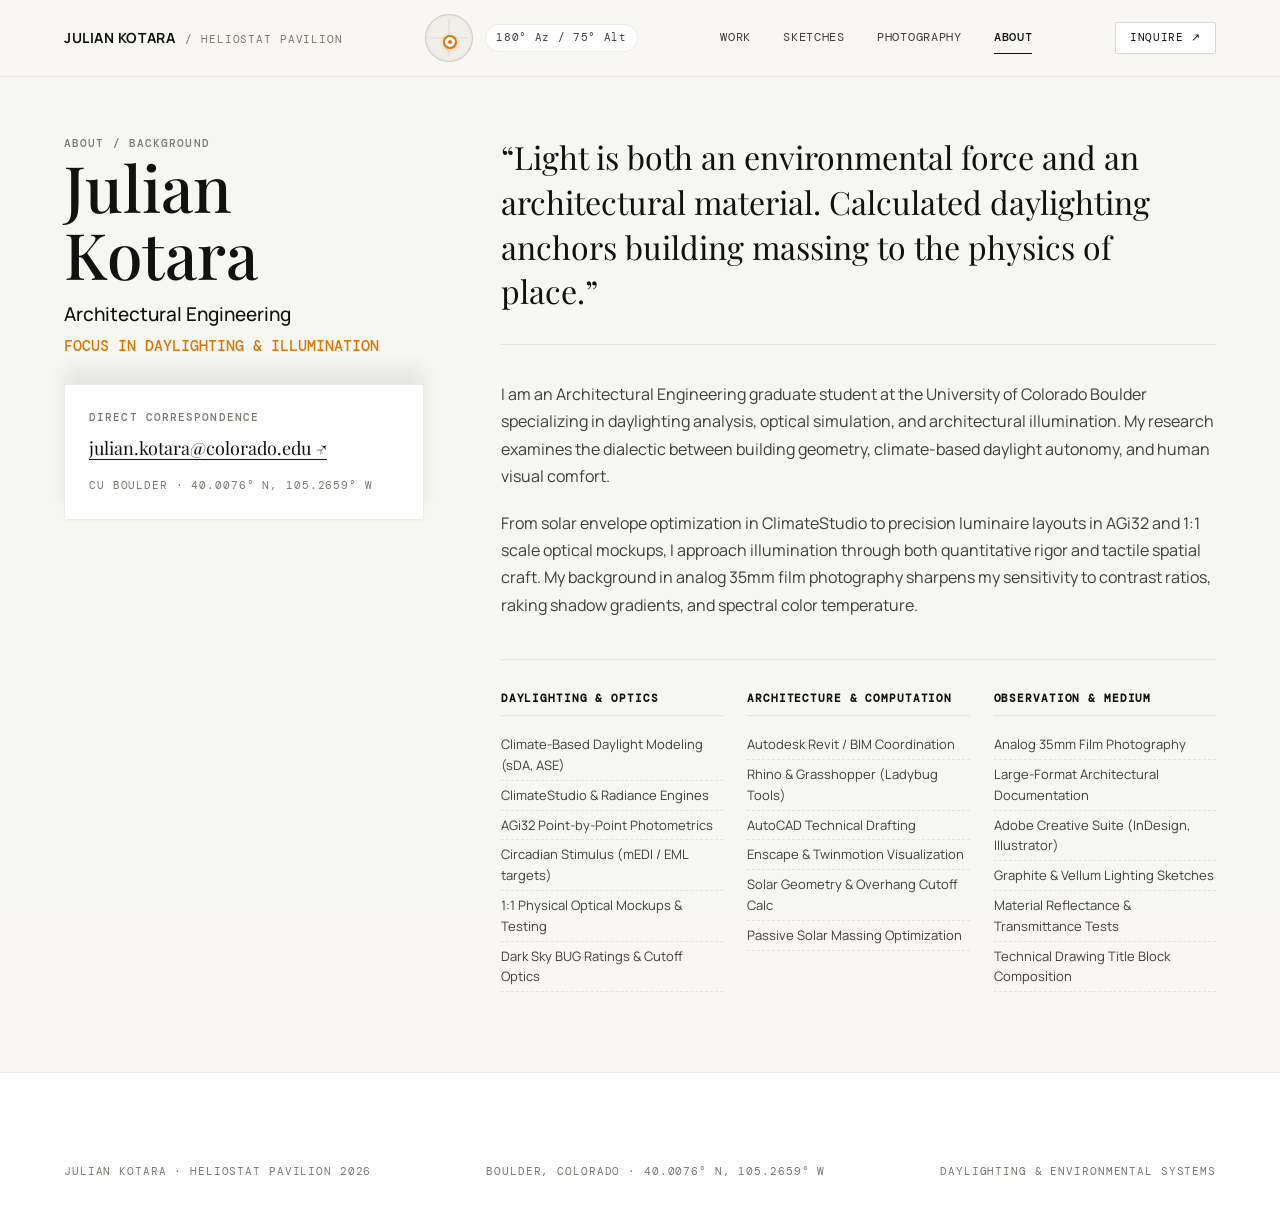
==== commit cf69fb3d: "Refine Site 2: The Sun-Clock Pavilion & Heliostat Compass with Ando/Zumthor architectural daylightin" ====
--- a/about.html
+++ b/about.html
@@ -3,37 +3,47 @@
 <head>
   <meta charset="UTF-8">
   <meta name="viewport" content="width=device-width, initial-scale=1.0">
-  <title>Colophon &amp; Biography — Julian Kotara</title>
+  <title>About — Julian Kotara · The Heliostat Pavilion</title>
   
   <!-- Fonts -->
   <link rel="preconnect" href="https://fonts.googleapis.com">
   <link rel="preconnect" href="https://fonts.gstatic.com" crossorigin>
-  <link href="https://fonts.googleapis.com/css2?family=DM+Mono:ital,wght@0,400;0,500;1,400&family=Manrope:wght@400;500;600;700;800&family=Playfair+Display:ital,wght@0,400;0,500;0,600;0,700;1,400;1,500;1,600&display=swap" rel="stylesheet">
+  <link href="https://fonts.googleapis.com/css2?family=DM+Mono:wght@400;500&family=Manrope:wght@400;500;600;700&family=Playfair+Display:ital,wght@0,500;1,500&display=swap" rel="stylesheet">
   
   <link rel="stylesheet" href="styles.css">
-  <link rel="stylesheet" href="runway.css">
+  
+  <!-- GSAP 3 -->
+  <script src="https://cdnjs.cloudflare.com/ajax/libs/gsap/3.12.5/gsap.min.js"></script>
 </head>
-<body>
+<body class="subpage">
 
-  <!-- Navigation -->
-  <header class="monograph-nav" role="banner">
-    <a class="monograph-brand" href="index.html" aria-label="Julian Kotara Monograph Home">
-      <span class="monogram-logo">JK<span>.</span></span>
-      <span class="monograph-volume-tag">VOL. III // RUNWAY EDITION</span>
+  <!-- Dynamic Solar Ambient Wash Layer -->
+  <div class="solar-ambient-wash" id="solar-ambient-wash" aria-hidden="true"></div>
+
+  <!-- Pinned Daylight Navigation Header -->
+  <header class="heliostat-nav">
+    <a class="monogram" href="index.html" aria-label="Julian Kotara Heliostat Home">
+      Julian Kotara <span class="heliostat-logo-sub">/ Heliostat Pavilion</span>
     </a>
 
-    <div class="nav-chapter-indicator" aria-live="polite">
-      <span class="chapter-pulse-dot" aria-hidden="true"></span>
-      <span>ABOUT // COLOPHON &amp; CV</span>
+    <!-- Pinned 360° Heliostat Compass in Viewport -->
+    <div class="nav-heliostat-instrument" title="Pinned 360° Heliostat Compass — Drag sun puck to adjust solar geometry">
+      <div class="nav-compass-dial" id="nav-compass-dial" role="slider" aria-label="Pinned Heliostat Sun Compass">
+        <div class="nav-compass-crosshair-h"></div>
+        <div class="nav-compass-crosshair-v"></div>
+        <div class="nav-ray-vector" id="nav-ray-vector"></div>
+        <div class="nav-sun-marker" id="nav-sun-marker"></div>
+      </div>
+      <span class="nav-solar-badge" id="nav-val-azimuth">180° Az / 75° Alt</span>
     </div>
 
-    <nav class="monograph-nav-links" aria-label="Monograph Navigation">
-      <a href="work.html">Index / Work</a>
-      <a href="sketches.html">Hand Sketches</a>
-      <a href="photography.html">35mm Studies</a>
-      <a href="about.html" class="active">About / Colophon</a>
-      <span class="nav-coords">40°00'N · 105°16'W</span>
+    <nav aria-label="Main navigation">
+      <a href="work.html">Work</a>
+      <a href="sketches.html">Sketches</a>
+      <a href="photography.html">Photography</a>
+      <a href="about.html" class="active">About</a>
     </nav>
+    <a class="heliostat-nav-cta" href="mailto:julian.kotara@colorado.edu">Inquire ↗</a>
   </header>
 
   <div class="about-page-wrap">
@@ -42,17 +52,18 @@
       <div class="about-sticky">
         <p class="kicker">About / Background</p>
         <h1>Julian<br>Kotara</h1>
-        <p class="role" style="font-size: 20px; color: var(--ink); margin-bottom: 20px;">
-          Architectural Engineering<br>Focus in Lighting Design
+        <p class="role" style="font-size: 19px; color: var(--ink-primary); margin-bottom: 24px; font-weight: 500;">
+          Architectural Engineering<br>
+          <span style="color: var(--accent-solar); font-size: 15px; font-family: var(--font-mono); text-transform: uppercase;">Focus in Daylighting &amp; Illumination</span>
         </p>
 
-        <div class="about-contact-box">
-          <p class="kicker">Get in Touch</p>
-          <a class="contact-link" href="mailto:julian.kotara@colorado.edu">
+        <div class="about-contact-box" style="background: var(--bg-surface); border: 1px solid var(--line-hairline); box-shadow: var(--shadow-ray); padding: 24px; border-radius: 3px;">
+          <p class="kicker" style="margin-bottom: 8px;">Direct Correspondence</p>
+          <a class="contact-link" href="mailto:julian.kotara@colorado.edu" style="font-family: var(--font-serif); font-size: 18px; text-decoration: underline; text-underline-offset: 4px;">
             julian.kotara@colorado.edu <span>↗</span>
           </a>
-          <p style="font-family: var(--mono); font-size: 11px; text-transform: uppercase; color: var(--muted); margin-top: 15px;">
-            Based in Boulder, Colorado
+          <p style="font-family: var(--font-mono); font-size: 11px; text-transform: uppercase; color: var(--ink-muted); margin-top: 14px; letter-spacing: 0.08em;">
+            CU Boulder · 40.0076° N, 105.2659° W
           </p>
         </div>
       </div>
@@ -60,49 +71,53 @@
       <!-- Right Content: Philosophy, Bio, Skills -->
       <div class="about-right">
         <h2 class="about-statement">
-          "Light is both a quantitative architectural material and a biological necessity. Good lighting doesn't just illuminate space—it shapes how we feel, focus, and move through it."
+          “Light is both an environmental force and an architectural material. Calculated daylighting anchors building massing to the physics of place.”
         </h2>
 
         <div class="about-narrative">
           <p>
-            I am an Architectural Engineering graduate student at the University of Colorado Boulder with a passion for architectural lighting design. My work bridges the analytical discipline of building engineering with spatial design and human perception.
+            I am an Architectural Engineering graduate student at the University of Colorado Boulder specializing in daylighting analysis, optical simulation, and architectural illumination. My research examines the dialectic between building geometry, climate-based daylight autonomy, and human visual comfort.
           </p>
           <p>
-            Whether studying daylight harvesting and solar trajectories or sculpting nighttime identities through electric luminaire integration, I treat light as an active architectural material. My background in photography further sharpens my eye for contrast, shadow gradients, color temperature, and composition.
+            From solar envelope optimization in ClimateStudio to precision luminaire layouts in AGi32 and 1:1 scale optical mockups, I approach illumination through both quantitative rigor and tactile spatial craft. My background in analog 35mm film photography sharpens my sensitivity to contrast ratios, raking shadow gradients, and spectral color temperature.
           </p>
         </div>
 
-        <!-- Skills & Proficiencies -->
+        <!-- Skills & Proficiencies Title Block Matrix -->
         <div class="skills-grid" id="skills-grid">
-          <div class="skill-col" id="skills-col-lighting">
-            <h4>Lighting & Analysis</h4>
+          <div class="skill-col">
+            <h4>Daylighting &amp; Optics</h4>
             <ul>
-              <li>Daylighting & Solar Studies (ClimateStudio)</li>
-              <li>Photometric Analysis (AGi32)</li>
-              <li>Circadian Metrics (mEDI / EML)</li>
-              <li>Physical Mockups & Optical Testing</li>
-              <li>Glare Control & Daylight Metrics (sDA, ASE)</li>
+              <li>Climate-Based Daylight Modeling (sDA, ASE)</li>
+              <li>ClimateStudio &amp; Radiance Engines</li>
+              <li>AGi32 Point-by-Point Photometrics</li>
+              <li>Circadian Stimulus (mEDI / EML targets)</li>
+              <li>1:1 Physical Optical Mockups &amp; Testing</li>
+              <li>Dark Sky BUG Ratings &amp; Cutoff Optics</li>
             </ul>
           </div>
 
-          <div class="skill-col" id="skills-col-architecture">
-            <h4>3D & Architecture</h4>
+          <div class="skill-col">
+            <h4>Architecture &amp; Computation</h4>
             <ul>
-              <li>Revit / BIM Modeling</li>
-              <li>Rhino & Grasshopper</li>
-              <li>AutoCAD Drafting</li>
-              <li>Enscape & Twinmotion Rendering</li>
-              <li>Parametric & Spatial Modeling</li>
+              <li>Autodesk Revit / BIM Coordination</li>
+              <li>Rhino &amp; Grasshopper (Ladybug Tools)</li>
+              <li>AutoCAD Technical Drafting</li>
+              <li>Enscape &amp; Twinmotion Visualization</li>
+              <li>Solar Geometry &amp; Overhang Cutoff Calc</li>
+              <li>Passive Solar Massing Optimization</li>
             </ul>
           </div>
 
-          <div class="skill-col" id="skills-col-creative">
-            <h4>Visual & Creative</h4>
+          <div class="skill-col">
+            <h4>Observation &amp; Medium</h4>
             <ul>
-              <li>Architectural Photography (35mm & Digital)</li>
-              <li>Adobe Photoshop & Lightroom</li>
-              <li>Adobe InDesign & Illustrator</li>
-              <li>Spatial Composition & Framing</li>
+              <li>Analog 35mm Film Photography</li>
+              <li>Large-Format Architectural Documentation</li>
+              <li>Adobe Creative Suite (InDesign, Illustrator)</li>
+              <li>Graphite &amp; Vellum Lighting Sketches</li>
+              <li>Material Reflectance &amp; Transmittance Tests</li>
+              <li>Technical Drawing Title Block Composition</li>
             </ul>
           </div>
         </div>
@@ -110,11 +125,17 @@
     </main>
   </div>
 
+  <!-- Technical Colophon Footer -->
+  <footer class="heliostat-footer">
+    <div class="footer-inner">
+      <div class="footer-meta-bar">
+        <span>Julian Kotara · Heliostat Pavilion 2026</span>
+        <span>Boulder, Colorado · 40.0076° N, 105.2659° W</span>
+        <span>Daylighting &amp; Environmental Systems</span>
+      </div>
+    </div>
+  </footer>
 
-  <script src="lighting-fx.js"></script>
-  <script src="editor.js"></script>
+  <script src="heliostat.js"></script>
 </body>
 </html>
-
-
-
--- a/styles.css
+++ b/styles.css
@@ -1,66 +1,117 @@
 /* ==========================================================================
-   JULIAN KOTARA — ARCHITECTURAL & LIGHTING DESIGN PORTFOLIO
-   Design Tokens & Modern Responsive Stylesheet
+   THE SUN-CLOCK PAVILION & HELIOSTAT COMPASS — DESIGN SYSTEM
+   Site 2: Environmental Lighting Laboratory & Daylighting Study Pavilion
+   
+   Material Palette:
+   - Travertine & Limestone Base: #F8F7F3
+   - Secondary Limestone Paper:   #F1EFEA
+   - Deep Graphite Drafting Ink:  #111110
+   - Solar Trajectory Amber:      #D97706
+   - Zenith Daylight Sky Blue:    #3B82F6
    ========================================================================== */
 
 :root {
-  /* Haute Editorial Monograph Palette */
-  --field: #ECEAE4;
-  --field-light: #F4F2EC;
-  --field-tint: #FAF9F6;
-  --ink: #161514;
-  --paper: #ECEAE4;
-  --paper-card: #E4E1D7;
-  --glass: rgba(236, 234, 228, 0.92);
-  --glass-dark: rgba(22, 21, 20, 0.88);
-  --line: rgba(22, 21, 20, 0.12);
-  --line-strong: rgba(22, 21, 20, 0.28);
-  --line-light: rgba(255, 255, 255, 0.2);
-  --terracotta: #A8553A;
-  --muted: rgba(22, 21, 20, 0.65);
+  /* Architectural Material Palette */
+  --bg-canvas: #F8F7F3;
+  --bg-paper: #F1EFEA;
+  --bg-surface: #FFFFFF;
+  --bg-surface-elevated: #FFFFFF;
+  
+  --ink-primary: #111110;
+  --ink-secondary: #403E3A;
+  --ink-muted: #79766E;
+  --ink-faint: #B5B2A9;
+  
+  --line-hairline: rgba(17, 17, 16, 0.08);
+  --line-subtle: rgba(17, 17, 16, 0.16);
+  --line-strong: rgba(17, 17, 16, 0.36);
+  
+  --accent-solar: #D97706;  /* Solar trajectory amber */
+  --accent-sky: #3B82F6;    /* Zenith daylight sky blue */
+  --accent-cct: #F59E0B;
+  
+  /* Dynamic Trigonometric Ray Shadow Variables (calculated in 60fps rAF in heliostat.js) */
+  --sun-shadow-x: 0px;
+  --sun-shadow-y: 12px;
+  --sun-shadow-blur: 24px;
+  --sun-shadow-opacity: 0.08;
+  --sun-highlight-x: 0px;
+  --sun-highlight-y: -1px;
+  
+  --shadow-x: var(--sun-shadow-x);
+  --shadow-y: var(--sun-shadow-y);
+  --shadow-blur: var(--sun-shadow-blur);
+  --shadow-opacity: var(--sun-shadow-opacity);
+  --ray-x: var(--sun-shadow-x);
+  --ray-y: var(--sun-shadow-y);
+  --ray-blur: var(--sun-shadow-blur);
+  --ray-opacity: var(--sun-shadow-opacity);
+  
+  --cct-tint: rgba(59, 130, 246, 0.02);
+  --solar-azimuth: 180deg;
+  --solar-altitude: 75deg;
+
+  /* Physical Directional Ray Cast Shadow Formula */
+  --shadow-ray: var(--sun-shadow-x) var(--sun-shadow-y) var(--sun-shadow-blur) rgba(17, 17, 16, var(--sun-shadow-opacity)),
+                0 1px 3px rgba(17, 17, 16, 0.03);
+  --shadow-ray-hover: calc(var(--sun-shadow-x) * 1.3) calc(var(--sun-shadow-y) * 1.3) calc(var(--sun-shadow-blur) * 1.4) rgba(17, 17, 16, calc(var(--sun-shadow-opacity) * 1.4)),
+                      0 4px 14px rgba(17, 17, 16, 0.05);
+
+  /* Directional Text Shadow */
+  --shadow-text: calc(var(--sun-shadow-x) * 0.1) calc(var(--sun-shadow-y) * 0.1) calc(var(--sun-shadow-blur) * 0.2) rgba(17, 17, 16, 0.07);
 
   /* Typography */
-  --sans: 'Manrope', -apple-system, BlinkMacSystemFont, 'Segoe UI', Roboto, sans-serif;
-  --serif: 'Playfair Display', Georgia, serif;
-  --mono: 'DM Mono', 'SFMono-Regular', Consolas, monospace;
-
-  /* Emil Kowalski Craft Easings */
+  --font-serif: 'Playfair Display', Georgia, serif;
+  --font-sans: 'Manrope', -apple-system, BlinkMacSystemFont, 'Segoe UI', Roboto, sans-serif;
+  --font-mono: 'DM Mono', monospace;
+
+  /* Emil Kowalski Craft Easing & Transitions */
   --ease-out-fast: cubic-bezier(0.16, 1, 0.3, 1);
+  --ease-in-fast: cubic-bezier(0.7, 0, 0.84, 0);
   --ease-out-expressive: cubic-bezier(0.2, 0.9, 0.1, 1);
-  --ease-in-swift: cubic-bezier(0.7, 0, 0.84, 0);
-
-  /* Layout Spacing */
-  --site-padding: clamp(20px, 5vw, 70px);
-  --section-spacing: clamp(70px, 10vh, 130px);
-  --radius-sm: 2px;
-  --radius-md: 4px;
-  --radius-lg: 8px;
-}
-
+
+  --site-padding: clamp(24px, 5vw, 64px);
+  --site-max-w: 1360px;
+}
 
 /* ==========================================================================
-   Reset & Base Elements
+   Base & Reset
    ========================================================================== */
-
 *, *::before, *::after {
   box-sizing: border-box;
+  margin: 0;
+  padding: 0;
 }
 
 html {
-  scroll-behavior: smooth;
-  -webkit-text-size-adjust: 100%;
-}
-
-body {
-  margin: 0;
-  background: var(--field);
-  color: var(--ink);
-  font-family: var(--sans);
+  background-color: var(--bg-canvas);
+  color: var(--ink-primary);
+  font-family: var(--font-sans);
   font-size: 16px;
   line-height: 1.6;
+  scroll-behavior: smooth;
   -webkit-font-smoothing: antialiased;
-  -moz-osx-font-smoothing: grayscale;
-  transition: background-color 0.4s ease;
+}
+
+body {
+  background-color: var(--bg-canvas);
+  color: var(--ink-primary);
+  min-height: 100vh;
+  position: relative;
+  overflow-x: hidden;
+  transition: background-color 300ms ease;
+}
+
+/* Dynamic Ambient Solar CCT Wash Layer */
+.solar-ambient-wash {
+  position: fixed;
+  inset: 0;
+  pointer-events: none;
+  z-index: 1;
+  background: var(--cct-tint);
+  transition: background 300ms ease;
+  mix-blend-mode: multiply;
+  opacity: 0.35;
 }
 
 img {
@@ -69,4253 +120,1215 @@
   display: block;
 }
 
-button, a {
+a {
+  color: inherit;
+  text-decoration: none;
+  transition: color 150ms ease, opacity 150ms ease;
+}
+
+button {
   font: inherit;
   color: inherit;
-}
-
-button {
   border: none;
   background: none;
   cursor: pointer;
+  outline: none;
+}
+
+/* Tactile press feedback on interactive elements (Emil Kowalski standard: 80-120ms, scale(0.975)) */
+button:active,
+.preset-btn:active,
+.sketch-filter-btn:active,
+.photo-filter-btn:active,
+.study-cta:active,
+.heliostat-nav-cta:active,
+.page-nav-link:active {
+  transform: scale(0.975);
+  transition-duration: 90ms !important;
 }
 
 /* ==========================================================================
-   Typography Utilities
+   Navigation (Minimalist Daylight Header & Pinned Solar Compass)
    ========================================================================== */
-
-.kicker {
-  font-family: var(--mono);
-  font-size: 11px;
-  font-weight: 500;
-  letter-spacing: 0.08em;
-  text-transform: uppercase;
-  color: var(--muted);
-  margin: 0 0 12px;
-}
-
-h1, h2, h3 {
-  font-weight: 600;
-  line-height: 1.05;
-  letter-spacing: -0.04em;
-  margin: 0;
-}
-
-em {
-  font-family: var(--serif);
-  font-weight: 500;
-  font-style: italic;
-}
-
-/* ==========================================================================
-   Navigation Bar
-   ========================================================================== */
-
-.glass-nav {
+.glass-nav,
+.heliostat-nav {
   position: fixed;
-  z-index: 100;
-  top: 16px;
-  left: var(--site-padding);
-  right: var(--site-padding);
-  height: 56px;
-  padding: 0 22px;
-  border: 1px solid var(--solar-nav-border, rgba(255, 255, 255, 0.45));
-  border-radius: var(--radius-sm);
-  background: var(--solar-nav-bg, var(--glass));
+  top: 0;
+  left: 0;
+  right: 0;
+  z-index: 1000;
+  display: flex;
+  align-items: center;
+  justify-content: space-between;
+  padding: 14px var(--site-padding);
+  background: rgba(248, 247, 243, 0.94);
   backdrop-filter: blur(16px);
   -webkit-backdrop-filter: blur(16px);
-  display: flex;
-  align-items: center;
-  justify-content: space-between;
-  box-shadow: 0 4px 20px rgba(0, 0, 0, 0.04);
-  transition: background 0.4s ease, border-color 0.4s ease, box-shadow 0.4s ease;
-}
-
-.monogram {
-  font-size: 22px;
-  font-weight: 800;
-  letter-spacing: -0.06em;
-  text-decoration: none;
-  color: var(--solar-nav-ink, var(--ink));
-  transition: color 0.4s ease;
-}
-
-.monogram span {
-  color: var(--terracotta);
-}
-
+  border-bottom: 1px solid var(--line-hairline);
+  transition: background-color 250ms ease;
+}
+
+.monogram,
+.heliostat-logo {
+  display: flex;
+  align-items: baseline;
+  gap: 10px;
+  font-family: var(--font-sans);
+  font-size: 14px;
+  font-weight: 700;
+  letter-spacing: 0.04em;
+  color: var(--ink-primary);
+  text-transform: uppercase;
+}
+
+.monogram span,
+.heliostat-logo-sub {
+  font-family: var(--font-mono);
+  font-size: 11px;
+  font-weight: 400;
+  color: var(--ink-muted);
+  letter-spacing: 0.08em;
+}
+
+.heliostat-nav nav,
 .glass-nav nav {
   display: flex;
-  gap: 26px;
-}
-
+  align-items: center;
+  gap: clamp(14px, 2.5vw, 32px);
+}
+
+.heliostat-nav nav a,
 .glass-nav nav a {
-  font-family: var(--mono);
-  font-size: 11px;
-  font-weight: 500;
-  letter-spacing: 0.08em;
-  text-transform: uppercase;
-  text-decoration: none;
-  color: var(--solar-nav-ink, var(--ink));
+  font-family: var(--font-mono);
+  font-size: 12px;
+  letter-spacing: 0.06em;
+  text-transform: uppercase;
+  color: var(--ink-secondary);
+  position: relative;
   padding: 6px 0;
+  transition: color 150ms ease;
+}
+
+.heliostat-nav nav a:hover,
+.glass-nav nav a:hover {
+  color: var(--ink-primary);
+}
+
+.heliostat-nav nav a.active,
+.glass-nav nav a.active {
+  color: var(--ink-primary);
+  font-weight: 500;
+}
+
+.heliostat-nav nav a.active::after,
+.glass-nav nav a.active::after {
+  content: '';
+  position: absolute;
+  bottom: 0;
+  left: 0;
+  width: 100%;
+  height: 1px;
+  background: var(--ink-primary);
+}
+
+/* Pinned Viewport Solar Compass (in Header) */
+.nav-heliostat-instrument {
+  display: flex;
+  align-items: center;
+  gap: 12px;
+}
+
+.nav-compass-dial {
   position: relative;
-  display: inline-block;
-  transition: opacity 0.2s ease, color 0.4s ease, border-color 0.4s ease, transform 100ms cubic-bezier(0.16, 1, 0.3, 1);
-}
-
-.glass-nav nav a:hover {
-  opacity: 0.65;
-}
-
-.glass-nav nav a:active {
-  transform: scale(0.96);
-  transition-duration: 60ms;
-}
-
-.glass-nav nav a.active {
-  border-bottom: 1.5px solid var(--solar-nav-ink, var(--ink));
+  width: 48px;
+  height: 48px;
+  cursor: grab;
+  user-select: none;
+  touch-action: none;
+  border-radius: 50%;
+  background: var(--bg-paper);
+  border: 1px solid var(--line-subtle);
+  box-shadow: inset 0 0 4px rgba(17, 17, 16, 0.05);
+}
+
+.nav-compass-dial:active {
+  cursor: grabbing;
+}
+
+.nav-compass-crosshair-h {
+  position: absolute;
+  top: 50%;
+  left: 4px;
+  right: 4px;
+  height: 1px;
+  background: var(--line-hairline);
+  transform: translateY(-50%);
+  pointer-events: none;
+}
+
+.nav-compass-crosshair-v {
+  position: absolute;
+  left: 50%;
+  top: 4px;
+  bottom: 4px;
+  width: 1px;
+  background: var(--line-hairline);
+  transform: translateX(-50%);
+  pointer-events: none;
+}
+
+.nav-ray-vector {
+  position: absolute;
+  top: 50%;
+  left: 50%;
+  height: 1.5px;
+  background: linear-gradient(90deg, rgba(217, 119, 6, 0.3), var(--accent-solar));
+  transform-origin: 0 50%;
+  pointer-events: none;
+}
+
+.nav-sun-marker {
+  position: absolute;
+  width: 14px;
+  height: 14px;
+  border-radius: 50%;
+  background: #FFFFFF;
+  border: 2px solid var(--accent-solar);
+  box-shadow: 0 1px 4px rgba(217, 119, 6, 0.4);
+  top: 50%;
+  left: 50%;
+  transform: translate(-50%, -50%);
+  display: flex;
+  align-items: center;
+  justify-content: center;
+  pointer-events: none;
+}
+
+.nav-sun-marker::after {
+  content: '';
+  width: 4px;
+  height: 4px;
+  border-radius: 50%;
+  background: var(--accent-solar);
+}
+
+.nav-solar-badge {
+  font-family: var(--font-mono);
+  font-size: 11px;
+  letter-spacing: 0.06em;
+  color: var(--ink-secondary);
+  background: var(--bg-surface);
+  border: 1px solid var(--line-hairline);
+  padding: 4px 10px;
+  border-radius: 14px;
+  white-space: nowrap;
+}
+
+.heliostat-nav-cta {
+  font-family: var(--font-mono);
+  font-size: 11px;
+  letter-spacing: 0.06em;
+  text-transform: uppercase;
+  padding: 6px 14px;
+  border: 1px solid var(--line-subtle);
+  border-radius: 2px;
+  background: var(--bg-surface);
+  transition: all 140ms ease;
+}
+
+.heliostat-nav-cta:hover {
+  background: var(--ink-primary);
+  color: #FFFFFF;
 }
 
 /* ==========================================================================
-   Homepage — Intro / Hero Section
+   Hero Section & Monumental Daylight Heading
    ========================================================================== */
-
-.intro {
-  min-height: 100svh;
-  min-height: 100vh;
-  padding: clamp(120px, 16vh, 180px) var(--site-padding) clamp(40px, 6vh, 70px);
-  position: relative;
-  overflow: hidden;
-  display: flex;
-  flex-direction: column;
-  justify-content: space-between;
-  background-color: var(--solar-canvas-bg, transparent);
-  transition: background-color 0.4s ease;
-}
-
-/* Organic Background Circles */
-.geo-circle {
-  position: absolute;
-  border-radius: 50%;
-  pointer-events: none;
-  z-index: 1;
-}
-
-.geo-circle-top-left {
-  width: clamp(320px, 46vw, 673.438px);
-  height: clamp(320px, 46vw, 673.438px);
-  top: clamp(-240px, -18vh, -100px);
-  left: clamp(-220px, -12vw, -80px);
-  background-color: rgba(255, 255, 255, var(--solar-circle-alpha, 0.35));
-  border-radius: 50%;
-  z-index: 1;
-  transition: background-color 0.4s ease;
-}
-
-.geo-circle-bottom-right {
-  width: clamp(360px, 52vw, 761.273px);
-  height: clamp(360px, 52vw, 761.273px);
-  bottom: clamp(-260px, -20vh, -100px);
-  right: clamp(-180px, -10vw, -60px);
-  background-color: rgba(255, 255, 255, var(--solar-circle-alpha, 0.35));
-  border-radius: 50%;
-  z-index: 1;
-  transition: background-color 0.4s ease;
-}
-
-.intro-top {
-  position: relative;
-  z-index: 6;
-}
-
-.hero-kicker {
-  position: relative;
-  z-index: 6;
-  color: var(--solar-hero-muted, var(--muted));
-  transition: color 0.4s ease;
-}
-
-.intro h1,
-.hero-title {
-  position: relative;
-  z-index: 6;
-  font-size: clamp(65px, 12vw, 175px);
-  line-height: 0.82;
-  letter-spacing: -0.07em;
-  margin: 16px 0 0;
-  color: var(--solar-title-color, var(--ink));
-  transition: color 0.4s ease;
-}
-
-.intro-body {
+.heliostat-hero {
   position: relative;
   z-index: 2;
+  padding: clamp(120px, 16vh, 170px) var(--site-padding) clamp(40px, 7vh, 60px);
+  max-width: var(--site-max-w);
+  margin: 0 auto;
+}
+
+.hero-datum-bar {
+  display: flex;
+  align-items: center;
+  justify-content: space-between;
+  padding-bottom: 18px;
+  border-bottom: 1px solid var(--line-hairline);
+  margin-bottom: 32px;
+  flex-wrap: wrap;
+  gap: 16px;
+}
+
+.kicker {
+  font-family: var(--font-mono);
+  font-size: 11px;
+  font-weight: 500;
+  letter-spacing: 0.1em;
+  text-transform: uppercase;
+  color: var(--ink-muted);
+}
+
+.solar-status-pill {
+  display: inline-flex;
+  align-items: center;
+  gap: 8px;
+  font-family: var(--font-mono);
+  font-size: 11px;
+  letter-spacing: 0.06em;
+  text-transform: uppercase;
+  color: var(--ink-primary);
+  background: var(--bg-surface);
+  padding: 4px 12px;
+  border: 1px solid var(--line-hairline);
+  border-radius: 20px;
+  box-shadow: 0 1px 3px rgba(0, 0, 0, 0.02);
+}
+
+.solar-status-dot {
+  width: 7px;
+  height: 7px;
+  border-radius: 50%;
+  background: var(--accent-solar);
+  box-shadow: 0 0 8px var(--accent-solar);
+}
+
+.hero-headline {
+  font-family: var(--font-serif);
+  font-size: clamp(40px, 6.2vw, 84px);
+  font-weight: 500;
+  line-height: 1.05;
+  letter-spacing: -0.03em;
+  margin-bottom: 20px;
+  text-shadow: var(--shadow-text);
+}
+
+.hero-headline em {
+  font-style: italic;
+  font-weight: 400;
+  color: var(--accent-solar);
+}
+
+.hero-lead-text {
+  font-family: var(--font-sans);
+  font-size: clamp(17px, 2vw, 21px);
+  font-weight: 400;
+  line-height: 1.5;
+  color: var(--ink-secondary);
+  max-width: 820px;
+  letter-spacing: -0.01em;
+  margin-bottom: 40px;
+}
+
+/* ==========================================================================
+   The 360° Heliostat Compass Instrument Box
+   ========================================================================== */
+.heliostat-instrument-box {
+  background: var(--bg-surface);
+  border: 1px solid var(--line-hairline);
+  box-shadow: var(--shadow-ray);
+  padding: 28px clamp(20px, 4vw, 40px);
+  border-radius: 4px;
   display: grid;
-  grid-template-columns: 1.15fr 1fr;
-  gap: clamp(30px, 4vw, 60px);
-  align-items: start;
-  margin-top: clamp(40px, 8vh, 90px);
-}
-
-.role {
-  font-size: clamp(20px, 2.4vw, 34px);
-  line-height: 1.15;
-  letter-spacing: -0.04em;
-  font-weight: 500;
-  margin: 0;
-  color: var(--solar-hero-ink, var(--ink));
-  transition: color 0.4s ease;
-}
-
-.intro-copy {
-  font-size: clamp(14px, 1.15vw, 17px);
-  line-height: 1.55;
-  color: var(--solar-hero-ink, var(--ink));
-  max-width: 480px;
-  margin: 0 0 0 auto;
-  transition: color 0.4s ease;
-}
-
-.intro-bottom {
+  grid-template-columns: 230px 1fr auto;
+  align-items: center;
+  gap: clamp(24px, 4vw, 48px);
+  margin-bottom: clamp(60px, 10vh, 100px);
+  transition: box-shadow 260ms ease;
+}
+
+/* The Circular Azimuth Dial */
+.compass-dial-wrap {
+  position: relative;
+  width: 200px;
+  height: 200px;
+  margin: 0 auto;
+  user-select: none;
+  touch-action: none;
+}
+
+.compass-dial-ring {
+  position: absolute;
+  inset: 0;
+  border-radius: 50%;
+  border: 1.5px solid var(--line-subtle);
+  background: var(--bg-paper);
+  box-shadow: inset 0 0 12px rgba(17, 17, 16, 0.04);
+}
+
+.compass-cardinal {
+  position: absolute;
+  font-family: var(--font-mono);
+  font-size: 10px;
+  font-weight: 500;
+  color: var(--ink-muted);
+  transform: translate(-50%, -50%);
+  pointer-events: none;
+}
+
+.compass-cardinal.north { top: 12px; left: 50%; }
+.compass-cardinal.east { top: 50%; left: calc(100% - 14px); }
+.compass-cardinal.south { top: calc(100% - 12px); left: 50%; }
+.compass-cardinal.west { top: 50%; left: 14px; }
+
+/* Center Crosshair */
+.compass-crosshair-h {
+  position: absolute;
+  top: 50%;
+  left: 20px;
+  right: 20px;
+  height: 1px;
+  background: var(--line-hairline);
+  transform: translateY(-50%);
+  pointer-events: none;
+}
+
+.compass-crosshair-v {
+  position: absolute;
+  left: 50%;
+  top: 20px;
+  bottom: 20px;
+  width: 1px;
+  background: var(--line-hairline);
+  transform: translateX(-50%);
+  pointer-events: none;
+}
+
+/* The Draggable Sun Marker */
+.compass-sun-marker {
+  position: absolute;
+  width: 28px;
+  height: 28px;
+  border-radius: 50%;
+  background: #FFFFFF;
+  border: 2px solid var(--accent-solar);
+  box-shadow: 0 2px 10px rgba(217, 119, 6, 0.4);
+  top: 50%;
+  left: 50%;
+  transform: translate(-50%, -50%);
+  cursor: grab;
+  z-index: 5;
+  display: flex;
+  align-items: center;
+  justify-content: center;
+  transition: transform 90ms var(--ease-out-fast);
+}
+
+.compass-sun-marker:active {
+  cursor: grabbing;
+  transform: translate(-50%, -50%) scale(1.12);
+}
+
+.sun-core-dot {
+  width: 8px;
+  height: 8px;
+  border-radius: 50%;
+  background: var(--accent-solar);
+}
+
+/* Ray Vector Line from center to sun */
+.compass-ray-vector {
+  position: absolute;
+  top: 50%;
+  left: 50%;
+  height: 1.5px;
+  background: linear-gradient(90deg, rgba(217, 119, 6, 0.2), var(--accent-solar));
+  transform-origin: 0 50%;
+  pointer-events: none;
+}
+
+/* Instrument Info Column */
+.instrument-content h2 {
+  font-family: var(--font-serif);
+  font-size: 20px;
+  font-weight: 500;
+  margin-bottom: 6px;
+}
+
+.instrument-desc {
+  font-size: 13px;
+  color: var(--ink-secondary);
+  line-height: 1.5;
+  margin-bottom: 16px;
+}
+
+/* Quick Solar Presets */
+.preset-button-row {
+  display: flex;
+  align-items: center;
+  gap: 8px;
+  flex-wrap: wrap;
+}
+
+.preset-btn {
+  font-family: var(--font-mono);
+  font-size: 11px;
+  letter-spacing: 0.06em;
+  text-transform: uppercase;
+  padding: 6px 12px;
+  border: 1px solid var(--line-hairline);
+  background: var(--bg-paper);
+  color: var(--ink-secondary);
+  border-radius: 2px;
+  transition: all 140ms ease;
+}
+
+.preset-btn:hover {
+  border-color: var(--ink-primary);
+  color: var(--ink-primary);
+}
+
+.preset-btn.active {
+  background: var(--ink-primary);
+  color: #FFFFFF;
+  border-color: var(--ink-primary);
+  font-weight: 500;
+}
+
+/* Solar Sweep Play Button */
+.solar-sweep-btn {
+  font-family: var(--font-mono);
+  font-size: 11px;
+  letter-spacing: 0.06em;
+  text-transform: uppercase;
+  padding: 6px 14px;
+  border: 1px solid var(--accent-solar);
+  background: rgba(217, 119, 6, 0.08);
+  color: var(--accent-solar);
+  border-radius: 2px;
+  font-weight: 500;
+  transition: all 140ms ease;
+}
+
+.solar-sweep-btn:hover {
+  background: var(--accent-solar);
+  color: #FFFFFF;
+}
+
+.solar-sweep-btn.active {
+  background: var(--accent-solar);
+  color: #FFFFFF;
+}
+
+/* Solar Numerical Readouts */
+.instrument-metrics {
+  display: flex;
+  flex-direction: column;
+  gap: 12px;
+  padding-left: 24px;
+  border-left: 1px solid var(--line-hairline);
+  font-family: var(--font-mono);
+  font-size: 11px;
+}
+
+.metric-line {
+  display: flex;
+  flex-direction: column;
+}
+
+.metric-line-label {
+  font-size: 10px;
+  letter-spacing: 0.08em;
+  text-transform: uppercase;
+  color: var(--ink-muted);
+}
+
+.metric-line-val {
+  font-weight: 500;
+  color: var(--ink-primary);
+}
+
+/* ==========================================================================
+   Project Studies Grid (Trigonometric Ray-Reactive Cards)
+   ========================================================================== */
+.solar-studies-section {
   position: relative;
   z-index: 2;
-  display: flex;
-  justify-content: space-between;
-  align-items: center;
-  margin-top: clamp(40px, 6vh, 60px);
-  padding-top: 20px;
-  border-top: 1px solid var(--solar-hero-line, var(--line));
-  color: var(--solar-hero-ink, var(--ink));
-  transition: color 0.4s ease, border-color 0.4s ease;
-}
-
-.explore {
-  display: inline-flex;
-  align-items: center;
-  gap: 8px;
-  font-family: var(--mono);
-  font-size: 11px;
-  font-weight: 500;
-  text-transform: uppercase;
-  letter-spacing: 0.06em;
-  text-decoration: none;
-  padding-bottom: 2px;
-  transition: opacity 150ms ease, transform 100ms cubic-bezier(0.16, 1, 0.3, 1);
-}
-
-.explore:hover {
-  opacity: 0.8;
-}
-
-.explore:active {
-  transform: scale(0.96);
-  transition-duration: 60ms;
-}
-
-.explore span {
-  font-size: 16px;
-  transition: transform 0.2s ease;
-}
-
-.explore:hover span {
-  transform: translateY(3px);
-}
-
-.intro-meta {
-  font-family: var(--mono);
-  font-size: 11px;
-  text-transform: uppercase;
-  letter-spacing: 0.06em;
-  color: var(--muted);
-}
-
-/* ==========================================================================
-   Homepage — Horizontal Selected Work Rail
-   ========================================================================== */
-
-.work-section {
-  padding: var(--section-spacing) 0;
-  background: var(--paper);
-  position: relative;
-  overflow: hidden;
-}
-
-.work-head {
-  padding: 0 var(--site-padding) 40px;
+  max-width: var(--site-max-w);
+  margin: 0 auto clamp(60px, 12vh, 120px);
+  padding: 0 var(--site-padding);
+}
+
+.section-head-wrap {
   display: flex;
   justify-content: space-between;
   align-items: flex-end;
-  gap: 30px;
-}
-
-.work-head-text h2 {
-  font-size: clamp(40px, 6vw, 84px);
-  letter-spacing: -0.06em;
-  line-height: 0.95;
-  margin: 10px 0 6px;
-}
-
-.work-head-text p {
-  font-family: var(--mono);
-  font-size: 11px;
-  text-transform: uppercase;
-  letter-spacing: 0.06em;
-  color: var(--muted);
-  margin: 0;
-}
-
-.rail-controls {
-  display: flex;
-  gap: 10px;
-}
-
-.rail-button {
-  width: 46px;
-  height: 46px;
-  border: 1px solid var(--line);
-  background: var(--glass);
-  font-size: 18px;
-  display: flex;
-  align-items: center;
-  justify-content: center;
-  border-radius: var(--radius-sm);
-  cursor: pointer;
-  transition: background-color 150ms ease, color 150ms ease, border-color 150ms ease, transform 100ms cubic-bezier(0.16, 1, 0.3, 1);
-}
-
-.rail-button:hover {
-  background: var(--ink);
-  color: var(--paper);
-  border-color: var(--ink);
-  transform: scale(1.05);
-}
-
-.rail-button:active {
-  transform: scale(0.92);
-  transition-duration: 60ms;
-}
-
-.project-rail {
-  display: flex;
-  gap: 24px;
-  overflow-x: auto;
-  padding: 0 var(--site-padding) 24px;
-  scroll-padding-left: var(--site-padding);
-  scroll-padding-inline: var(--site-padding);
-  scroll-snap-type: x mandatory;
-  scrollbar-width: none;
-  -webkit-overflow-scrolling: touch;
-}
-
-.project-rail::-webkit-scrollbar {
-  display: none;
-}
-
-.project-card {
-  flex: 0 0 min(40vw, 500px);
-  height: min(58vw, 620px);
-  min-height: 420px;
+  padding-bottom: 20px;
+  border-bottom: 1px solid var(--line-hairline);
+  margin-bottom: 36px;
+  flex-wrap: wrap;
+  gap: 16px;
+}
+
+.section-head-wrap h2 {
+  font-family: var(--font-serif);
+  font-size: clamp(28px, 3.6vw, 44px);
+  font-weight: 500;
+  letter-spacing: -0.02em;
+  text-shadow: var(--shadow-text);
+}
+
+.section-head-wrap h2 em {
+  font-style: italic;
+  font-weight: 400;
+  color: var(--accent-solar);
+}
+
+.studies-grid {
+  display: grid;
+  grid-template-columns: repeat(2, 1fr);
+  gap: clamp(28px, 4vw, 44px);
+}
+
+.study-card {
+  background: var(--bg-surface);
+  border: 1px solid var(--line-hairline);
+  box-shadow: var(--shadow-ray);
+  border-radius: 3px;
+  overflow: hidden;
+  display: flex;
+  flex-direction: column;
+  transition: transform 260ms var(--ease-out-expressive), box-shadow 320ms var(--ease-out-expressive);
+}
+
+.study-card:hover {
+  transform: translateY(-3px);
+  box-shadow: var(--shadow-ray-hover);
+}
+
+.study-visual {
   position: relative;
-  border-radius: var(--radius-sm);
+  aspect-ratio: 16 / 10;
   overflow: hidden;
-  scroll-snap-align: start;
-  text-decoration: none;
-  color: #ffffff;
-  display: block;
-  background: #2a2c26;
-  box-shadow: 0 4px 20px rgba(0, 0, 0, 0.08), 0 1px 3px rgba(0, 0, 0, 0.04);
-  transition: transform 120ms cubic-bezier(0.16, 1, 0.3, 1), box-shadow 160ms ease;
-}
-
-.project-card:hover {
-  box-shadow: 0 16px 40px rgba(0, 0, 0, 0.18), 0 2px 8px rgba(0, 0, 0, 0.06);
-}
-
-.project-card:active {
-  transform: scale(0.982);
-  transition-duration: 60ms;
-}
-
-.project-card.wide {
-  flex-basis: min(52vw, 660px);
-}
-
-.project-card img {
+  background: var(--bg-paper);
+}
+
+.study-visual img {
   width: 100%;
   height: 100%;
   object-fit: cover;
-  transition: transform 0.65s cubic-bezier(0.16, 1, 0.3, 1);
-}
-
-.project-card:hover img {
-  transform: scale(1.05);
-}
-
-.card-shade {
+  transition: transform 400ms var(--ease-out-expressive);
+}
+
+.study-card:hover .study-visual img {
+  transform: scale(1.025);
+}
+
+.study-badge {
   position: absolute;
-  inset: 0;
-  background: linear-gradient(180deg, rgba(0, 0, 0, 0.05) 30%, rgba(0, 0, 0, 0.8) 100%);
-  transition: opacity 0.3s ease;
-}
-
-.project-card:hover .card-shade {
-  background: linear-gradient(180deg, rgba(0, 0, 0, 0.1) 20%, rgba(0, 0, 0, 0.88) 100%);
-}
-
-.project-index {
-  position: absolute;
-  top: 18px;
-  left: 20px;
-  font-family: var(--mono);
-  font-size: 11px;
-  font-weight: 500;
-  letter-spacing: 0.05em;
-}
-
-.open-mark {
-  position: absolute;
-  top: 18px;
-  right: 20px;
-  font-size: 20px;
-  transition: transform 0.25s ease;
-}
-
-.project-card:hover .open-mark {
-  transform: translate(3px, -3px);
-}
-
-.card-copy {
-  position: absolute;
-  left: 22px;
-  right: 22px;
-  bottom: 22px;
-}
-
-.card-copy strong {
-  display: block;
-  font-size: clamp(22px, 2.6vw, 36px);
-  line-height: 1.05;
-  letter-spacing: -0.05em;
-  font-weight: 600;
-}
-
-.card-copy small {
-  display: block;
-  margin-top: 10px;
-  font-family: var(--mono);
+  top: 14px;
+  left: 14px;
+  z-index: 2;
+  font-family: var(--font-mono);
   font-size: 10px;
-  letter-spacing: 0.07em;
-  text-transform: uppercase;
-  opacity: 0.85;
+  letter-spacing: 0.08em;
+  text-transform: uppercase;
+  background: rgba(255, 255, 255, 0.94);
+  backdrop-filter: blur(8px);
+  padding: 4px 10px;
+  border: 1px solid var(--line-hairline);
+  color: var(--ink-primary);
+  border-radius: 2px;
+}
+
+.study-body {
+  padding: clamp(24px, 3.5vw, 36px);
+  display: flex;
+  flex-direction: column;
+  flex-grow: 1;
+}
+
+.study-taxonomy {
+  font-family: var(--font-mono);
+  font-size: 11px;
+  letter-spacing: 0.08em;
+  text-transform: uppercase;
+  color: var(--accent-solar);
+  margin-bottom: 8px;
+}
+
+.study-title {
+  font-family: var(--font-serif);
+  font-size: clamp(24px, 2.6vw, 32px);
+  font-weight: 500;
+  line-height: 1.15;
+  letter-spacing: -0.02em;
+  margin-bottom: 12px;
+}
+
+.study-desc {
+  font-size: 14px;
+  line-height: 1.6;
+  color: var(--ink-secondary);
+  margin-bottom: 20px;
+}
+
+/* Daylighting & Photometric HUD Table (Technical Drawing Title Block Style) */
+.study-hud-table {
+  display: grid;
+  grid-template-columns: repeat(2, 1fr);
+  gap: 12px;
+  padding: 14px 16px;
+  background: var(--bg-paper);
+  border: 1px solid var(--line-hairline);
+  border-radius: 2px;
+  margin-bottom: 24px;
+}
+
+.hud-table-item {
+  display: flex;
+  flex-direction: column;
+}
+
+.hud-table-label {
+  font-family: var(--font-mono);
+  font-size: 10px;
+  letter-spacing: 0.08em;
+  text-transform: uppercase;
+  color: var(--ink-muted);
+}
+
+.hud-table-val {
+  font-family: var(--font-mono);
+  font-size: 12px;
+  font-weight: 500;
+  color: var(--ink-primary);
+}
+
+.study-cta {
+  margin-top: auto;
+  align-self: flex-start;
+  display: inline-flex;
+  align-items: center;
+  gap: 8px;
+  font-family: var(--font-mono);
+  font-size: 11px;
+  letter-spacing: 0.06em;
+  text-transform: uppercase;
+  color: var(--ink-primary);
+  padding: 8px 14px;
+  border: 1px solid var(--line-subtle);
+  border-radius: 2px;
+  background: var(--bg-surface);
+  transition: all 140ms ease;
+}
+
+.study-cta:hover {
+  background: var(--ink-primary);
+  color: #FFFFFF;
 }
 
 /* ==========================================================================
-   Homepage — About / Contact Section
+   Curatorial Inquiries (Sketches & Photography)
    ========================================================================== */
-
-.about {
-  padding: var(--section-spacing) var(--site-padding);
-  background: var(--ink);
-  color: var(--paper);
+.curatorial-section {
+  position: relative;
+  z-index: 2;
+  max-width: var(--site-max-w);
+  margin: 0 auto clamp(60px, 12vh, 120px);
+  padding: 0 var(--site-padding);
+}
+
+.curatorial-grid {
+  display: grid;
+  grid-template-columns: repeat(2, 1fr);
+  gap: clamp(24px, 4vw, 40px);
+}
+
+.curatorial-card {
+  background: var(--bg-surface);
+  border: 1px solid var(--line-hairline);
+  box-shadow: var(--shadow-ray);
+  padding: clamp(24px, 3.5vw, 36px);
+  border-radius: 3px;
+  display: flex;
+  flex-direction: column;
+  transition: transform 240ms var(--ease-out-expressive), box-shadow 240ms ease;
+}
+
+.curatorial-card:hover {
+  transform: translateY(-2px);
+  box-shadow: var(--shadow-ray-hover);
+}
+
+.curatorial-head h3 {
+  font-family: var(--font-serif);
+  font-size: clamp(22px, 2.4vw, 30px);
+  font-weight: 500;
+  letter-spacing: -0.02em;
+  margin-top: 4px;
+}
+
+.curatorial-head h3 em {
+  font-style: italic;
+  font-weight: 400;
+  color: var(--accent-solar);
+}
+
+.curatorial-desc {
+  font-size: 14px;
+  line-height: 1.55;
+  color: var(--ink-secondary);
+  margin-bottom: 24px;
+}
+
+.curatorial-strip {
+  display: grid;
+  grid-template-columns: repeat(3, 1fr);
+  gap: 12px;
+  margin-bottom: 24px;
+}
+
+.curatorial-strip-img {
+  aspect-ratio: 4 / 3;
+  overflow: hidden;
+  background: var(--bg-paper);
+  border: 1px solid var(--line-hairline);
+  border-radius: 2px;
+}
+
+.curatorial-strip-img img {
+  width: 100%;
+  height: 100%;
+  object-fit: cover;
+  transition: transform 300ms var(--ease-out-fast);
+}
+
+.curatorial-card:hover .curatorial-strip-img img {
+  transform: scale(1.04);
+}
+
+.curatorial-footer {
+  margin-top: auto;
+  display: flex;
+  justify-content: space-between;
+  align-items: center;
+  padding-top: 16px;
+  border-top: 1px solid var(--line-hairline);
+  font-family: var(--font-mono);
+  font-size: 11px;
+  letter-spacing: 0.06em;
+  text-transform: uppercase;
+  color: var(--ink-primary);
+}
+
+/* ==========================================================================
+   Footer Colophon (Title Block Style)
+   ========================================================================== */
+.heliostat-footer {
+  position: relative;
+  z-index: 2;
+  background: var(--bg-surface);
+  border-top: 1px solid var(--line-hairline);
+  padding: clamp(60px, 10vh, 100px) var(--site-padding) 40px;
+}
+
+.footer-inner {
+  max-width: var(--site-max-w);
+  margin: 0 auto;
+}
+
+.footer-quote-wrap {
   display: grid;
   grid-template-columns: 1.2fr 0.8fr;
-  gap: clamp(40px, 8vw, 100px);
-  align-items: center;
-}
-
-.about .kicker {
-  grid-column: 1 / -1;
-  color: var(--field-light);
-}
-
-.about h2 {
-  font-size: clamp(40px, 5.5vw, 80px);
-  line-height: 0.96;
-  letter-spacing: -0.06em;
-  margin: 0;
-}
-
-.about-content p {
-  font-size: clamp(15px, 1.2vw, 18px);
+  gap: clamp(32px, 6vw, 80px);
+  padding-bottom: 60px;
+  border-bottom: 1px solid var(--line-hairline);
+  margin-bottom: 40px;
+}
+
+.footer-quote-text {
+  font-family: var(--font-serif);
+  font-size: clamp(22px, 2.6vw, 36px);
+  font-weight: 400;
+  line-height: 1.35;
+  letter-spacing: -0.02em;
+}
+
+.footer-quote-text em {
+  font-style: italic;
+  color: var(--accent-solar);
+}
+
+.footer-contact-block p {
+  font-size: 15px;
+  color: var(--ink-secondary);
+  margin-bottom: 20px;
   line-height: 1.6;
-  color: rgba(236, 233, 223, 0.85);
-  margin: 0 0 36px;
-}
-
-.contact-link {
-  display: inline-flex;
-  align-items: center;
-  gap: 10px;
-  color: var(--paper);
-  font-size: clamp(18px, 1.8vw, 24px);
-  text-decoration: none;
-  border-bottom: 1.5px solid var(--paper);
-  padding-bottom: 6px;
-  font-family: var(--sans);
-  font-weight: 500;
-  transition: all 0.2s ease;
-}
-
-.contact-link:hover {
-  color: var(--field-light);
-  border-color: var(--field-light);
+}
+
+.footer-email-link {
+  font-family: var(--font-serif);
+  font-size: clamp(18px, 2vw, 24px);
+  text-decoration: underline;
+  text-underline-offset: 6px;
+  transition: color 150ms ease;
+}
+
+.footer-email-link:hover {
+  color: var(--accent-solar);
+}
+
+.footer-meta-bar {
+  display: flex;
+  justify-content: space-between;
+  align-items: center;
+  font-family: var(--font-mono);
+  font-size: 11px;
+  letter-spacing: 0.08em;
+  text-transform: uppercase;
+  color: var(--ink-muted);
+  flex-wrap: wrap;
+  gap: 16px;
+}
+
+/* ==========================================================================
+   Subpages Common Wrappers
+   ========================================================================== */
+.about-page-wrap,
+.photo-container,
+.sketches-container,
+.sub-hero,
+.project-detail {
+  padding-top: clamp(110px, 15vh, 150px) !important;
+  max-width: var(--site-max-w);
+  margin: 0 auto;
+  padding-left: var(--site-padding);
+  padding-right: var(--site-padding);
+  position: relative;
+  z-index: 2;
 }
 
 /* ==========================================================================
    Work Index Page (work.html)
    ========================================================================== */
-
-.subpage {
-  background: var(--paper);
-  min-height: 100vh;
-  color: var(--ink);
-}
-
-.sub-hero {
-  padding: clamp(130px, 18vh, 200px) var(--site-padding) clamp(60px, 10vh, 100px);
-  max-width: 1400px;
-  margin: 0 auto;
-}
-
-.sub-hero h1 {
-  font-size: clamp(52px, 8.5vw, 120px);
-  line-height: 0.9;
-  letter-spacing: -0.07em;
-  margin: 20px 0 40px;
+.subpage .sub-hero h1 {
+  font-family: var(--font-serif);
+  font-size: clamp(38px, 5.5vw, 68px);
+  font-weight: 500;
+  line-height: 1.05;
+  margin-bottom: 16px;
+}
+
+.subpage .sub-hero h1 em {
+  font-style: italic;
+  font-weight: 400;
+  color: var(--accent-solar);
 }
 
 .work-categories {
   display: flex;
   flex-direction: column;
-  gap: 70px;
-  margin-top: 50px;
+  gap: 48px;
+  margin-top: 40px;
+  padding-bottom: 80px;
 }
 
 .work-group-title {
-  font-family: var(--mono);
-  font-size: 12px;
-  letter-spacing: 0.08em;
-  text-transform: uppercase;
-  color: var(--muted);
-  border-bottom: 1px solid var(--line-strong);
+  font-family: var(--font-mono);
+  font-size: 11px;
+  text-transform: uppercase;
+  letter-spacing: 0.1em;
+  color: var(--ink-muted);
   padding-bottom: 12px;
-  margin-bottom: 0;
+  border-bottom: 1px solid var(--line-hairline);
+  margin-bottom: 20px;
 }
 
 .work-list {
   display: flex;
   flex-direction: column;
+  gap: 12px;
 }
 
 .work-list-item {
   display: grid;
-  grid-template-columns: 50px 96px 1.5fr 1fr 40px;
+  grid-template-columns: 48px 90px 1fr auto auto;
   align-items: center;
   gap: 20px;
-  padding: 18px 0;
-  border-bottom: 1px solid var(--line);
-  transition: background-color 150ms ease, padding-left 150ms cubic-bezier(0.16, 1, 0.3, 1), transform 100ms cubic-bezier(0.16, 1, 0.3, 1);
-  text-decoration: none;
-  color: var(--ink);
+  padding: 16px 20px;
+  background: var(--bg-surface);
+  border: 1px solid var(--line-hairline);
+  box-shadow: var(--shadow-ray);
+  border-radius: 2px;
+  transition: all 180ms var(--ease-out-fast);
 }
 
 .work-list-item:hover {
-  padding-left: 10px;
-  background: rgba(31, 35, 27, 0.035);
-}
-
-.work-list-item:active {
-  transform: scale(0.99);
-  transition-duration: 60ms;
-}
-
-.work-list-item .item-num {
-  font-family: var(--mono);
-  font-size: 12px;
-  color: var(--muted);
+  box-shadow: var(--shadow-ray-hover);
+  transform: translateX(4px);
+}
+
+.item-num {
+  font-family: var(--font-mono);
+  font-size: 11px;
+  color: var(--ink-muted);
 }
 
 .work-list-thumb {
-  width: 96px;
-  height: 64px;
-  border-radius: 4px;
+  width: 90px;
+  height: 60px;
   overflow: hidden;
-  background: #20241b;
-  box-shadow: 0 4px 12px rgba(0, 0, 0, 0.1);
+  background: var(--bg-paper);
+  border-radius: 2px;
 }
 
 .work-list-thumb img {
   width: 100%;
   height: 100%;
   object-fit: cover;
-  transition: transform 0.35s ease;
-}
-
-.work-list-item:hover .work-list-thumb img {
-  transform: scale(1.08);
 }
 
 .work-list-item strong {
-  font-size: clamp(18px, 2.4vw, 36px);
-  line-height: 1.1;
-  letter-spacing: -0.04em;
-}
-
-.work-list-item .item-type {
-  font-family: var(--mono);
-  font-size: 11px;
-  text-transform: uppercase;
+  font-family: var(--font-serif);
+  font-size: 18px;
+  font-weight: 500;
+  color: var(--ink-primary);
+}
+
+.item-type {
+  font-family: var(--font-mono);
+  font-size: 11px;
+  color: var(--ink-secondary);
+  letter-spacing: 0.04em;
+}
+
+.item-arrow {
+  font-family: var(--font-mono);
+  font-size: 14px;
+  color: var(--ink-muted);
+  transition: transform 150ms ease, color 150ms ease;
+}
+
+.work-list-item:hover .item-arrow {
+  transform: translate(2px, -2px);
+  color: var(--accent-solar);
+}
+
+/* ==========================================================================
+   About Page (about.html)
+   ========================================================================== */
+.about-page-wrap { padding-bottom: 80px; }
+.about-grid { display: grid; grid-template-columns: 360px 1fr; gap: clamp(40px, 6vw, 80px); }
+.about-sticky h1 { font-family: var(--font-serif); font-size: clamp(36px, 5vw, 64px); font-weight: 500; line-height: 1.05; margin-bottom: 12px; }
+.about-statement { font-family: var(--font-serif); font-size: clamp(22px, 2.5vw, 32px); font-weight: 400; line-height: 1.4; color: var(--ink-primary); margin-bottom: 36px; padding-bottom: 30px; border-bottom: 1px solid var(--line-hairline); }
+.about-narrative p { font-size: 16px; line-height: 1.7; color: var(--ink-secondary); margin-bottom: 20px; }
+.skills-grid { display: grid; grid-template-columns: repeat(3, 1fr); gap: 24px; margin-top: 40px; padding-top: 30px; border-top: 1px solid var(--line-hairline); }
+.skill-col h4 { font-family: var(--font-mono); font-size: 11px; text-transform: uppercase; letter-spacing: 0.08em; color: var(--ink-primary); margin-bottom: 14px; padding-bottom: 8px; border-bottom: 1px solid var(--line-hairline); }
+.skill-col ul { list-style: none; }
+.skill-col li { font-size: 13px; color: var(--ink-secondary); padding: 4px 0; border-bottom: 1px dashed var(--line-hairline); }
+
+/* ==========================================================================
+   Sketches Page & Fullscreen Lightbox (sketches.html)
+   ========================================================================== */
+.sketches-page { background: var(--bg-canvas); }
+.sketches-hero { margin-bottom: 36px; }
+.sketches-hero h1 { font-family: var(--font-serif); font-size: clamp(38px, 5.5vw, 68px); font-weight: 500; line-height: 1.05; margin: 8px 0 16px; }
+.sketches-hero h1 em { font-style: italic; color: var(--accent-solar); font-weight: 400; }
+.sketches-hero-desc { font-size: 15px; color: var(--ink-secondary); max-width: 650px; line-height: 1.6; }
+
+.sketches-filter-bar {
+  display: flex;
+  align-items: center;
+  gap: 10px;
+  padding: 16px 0;
+  border-bottom: 1px solid var(--line-hairline);
+  margin-bottom: 36px;
+  flex-wrap: wrap;
+}
+
+.sketches-filter-label {
+  font-family: var(--font-mono);
+  font-size: 11px;
+  letter-spacing: 0.08em;
+  text-transform: uppercase;
+  color: var(--ink-muted);
+  margin-right: 8px;
+}
+
+.sketch-filter-btn {
+  font-family: var(--font-mono);
+  font-size: 11px;
   letter-spacing: 0.06em;
-  color: var(--muted);
-}
-
-.work-list-item .item-arrow {
-  font-size: 22px;
-  text-align: right;
-  transition: transform 0.2s ease;
-}
-
-.work-list-item:hover .item-arrow {
-  transform: translate(4px, -4px);
-}
-
-@media (max-width: 768px) {
-  .work-list-item {
-    grid-template-columns: 35px 70px 1fr 30px;
-    gap: 12px;
-  }
-  .work-list-thumb {
-    width: 70px;
-    height: 48px;
-  }
-  .work-list-item .item-type {
-    display: none;
-  }
-}
-
-
-/* ==========================================================================
-   Architectural & Lighting Project Detail Template (FMSP / HOK Style)
-   ========================================================================== */
-
-.project-page {
-  background: var(--paper);
-  min-height: 100vh;
-  color: var(--ink);
-}
-
-.project-detail {
-  padding: clamp(110px, 15vh, 160px) var(--site-padding) 100px;
-  max-width: 1440px;
-  margin: 0 auto;
-}
-
-.project-back-nav {
-  display: inline-flex;
-  align-items: center;
-  gap: 8px;
-  font-family: var(--mono);
-  font-size: 11px;
-  font-weight: 500;
-  text-transform: uppercase;
-  letter-spacing: 0.06em;
-  text-decoration: none;
-  margin-bottom: 40px;
-  color: var(--ink);
-  transition: opacity 0.2s ease;
-}
-
-.project-back-nav:hover {
-  opacity: 0.6;
-}
-
-.project-header {
-  margin-bottom: 45px;
-}
-
-.project-header h1 {
-  font-size: clamp(48px, 7.5vw, 105px);
-  line-height: 0.92;
-  letter-spacing: -0.06em;
-  margin: 12px 0 0;
-}
-
-/* Fast-Facts Project Specifications Bar */
-.project-facts-bar {
+  text-transform: uppercase;
+  padding: 6px 14px;
+  border: 1px solid var(--line-hairline);
+  background: var(--bg-surface);
+  color: var(--ink-secondary);
+  border-radius: 2px;
+  transition: all 140ms ease;
+}
+
+.sketch-filter-btn:hover {
+  border-color: var(--ink-primary);
+  color: var(--ink-primary);
+}
+
+.sketch-filter-btn.active {
+  background: var(--ink-primary);
+  color: #FFFFFF;
+  border-color: var(--ink-primary);
+}
+
+.sketch-chapter { margin-bottom: 60px; }
+.sketch-chapter-head { display: flex; justify-content: space-between; align-items: flex-end; padding-bottom: 16px; border-bottom: 1px solid var(--line-hairline); margin-bottom: 20px; flex-wrap: wrap; gap: 12px; }
+.chapter-tag { font-family: var(--font-mono); font-size: 11px; letter-spacing: 0.08em; text-transform: uppercase; color: var(--accent-solar); }
+.sketch-chapter-head h2 { font-family: var(--font-serif); font-size: 28px; font-weight: 500; margin-top: 4px; }
+.sketch-chapter-meta { display: flex; gap: 14px; font-family: var(--font-mono); font-size: 11px; color: var(--ink-muted); text-transform: uppercase; }
+.sketch-chapter-intro { font-size: 14px; color: var(--ink-secondary); max-width: 720px; line-height: 1.6; margin-bottom: 24px; }
+
+/* Hero Featured Sketch Card */
+.sketch-hero-card {
   display: grid;
-  grid-template-columns: repeat(auto-fit, minmax(180px, 1fr));
-  gap: 24px;
-  padding: 26px 0;
-  border-top: 1px solid var(--line-strong);
-  border-bottom: 1px solid var(--line-strong);
-  margin: 40px 0 50px;
-}
-
-.fact-item {
-  display: flex;
-  flex-direction: column;
-  gap: 5px;
-}
-
-.fact-label {
-  font-family: var(--mono);
-  font-size: 10px;
-  text-transform: uppercase;
-  letter-spacing: 0.08em;
-  color: var(--muted);
-}
-
-.fact-value {
-  font-size: 14px;
-  font-weight: 600;
-  letter-spacing: -0.01em;
-}
-
-/* Featured Hero Image */
-.project-hero-media {
-  width: 100%;
-  border-radius: var(--radius-sm);
+  grid-template-columns: 1.3fr 0.9fr;
+  gap: 28px;
+  background: var(--bg-surface);
+  border: 1px solid var(--line-hairline);
+  box-shadow: var(--shadow-ray);
+  border-radius: 3px;
+  padding: 24px;
+  margin-bottom: 30px;
+  cursor: pointer;
+  transition: all 220ms var(--ease-out-fast);
+}
+
+.sketch-hero-card:hover {
+  box-shadow: var(--shadow-ray-hover);
+  transform: translateY(-2px);
+}
+
+.sketch-media {
+  position: relative;
+  aspect-ratio: 16 / 10;
   overflow: hidden;
-  margin-bottom: 60px;
-  background: #2a2c26;
-}
-
-.project-hero-media img {
-  width: 100%;
-  max-height: 78vh;
-  object-fit: cover;
-}
-
-/* Editorial Concept & Narrative */
-.project-story {
-  display: grid;
-  grid-template-columns: 1.35fr 0.65fr;
-  gap: clamp(40px, 8vw, 100px);
-  margin: 60px 0 80px;
-}
-
-.story-lead {
-  font-family: var(--serif);
-  font-size: clamp(24px, 2.8vw, 40px);
-  line-height: 1.25;
-  letter-spacing: -0.02em;
-  margin: 0 0 30px;
-  color: var(--ink);
-}
-
-.story-paragraphs p {
-  font-size: clamp(15px, 1.15vw, 18px);
-  line-height: 1.7;
-  color: #33382d;
-  margin: 0 0 20px;
-}
-
-.story-sidebar {
-  background: var(--paper-card);
-  padding: 30px;
-  border-radius: var(--radius-sm);
-  border-left: 3px solid var(--ink);
-  height: fit-content;
-}
-
-.story-sidebar h3 {
-  font-family: var(--mono);
-  font-size: 11px;
-  text-transform: uppercase;
-  letter-spacing: 0.08em;
-  color: var(--muted);
-  margin: 0 0 16px;
-}
-
-.story-sidebar ul {
-  list-style: none;
-  padding: 0;
-  margin: 0;
-}
-
-.story-sidebar li {
-  font-size: 13px;
-  line-height: 1.6;
-  padding: 10px 0;
-  border-bottom: 1px solid var(--line);
-}
-
-.story-sidebar li:last-child {
-  border-bottom: none;
-}
-
-/* ==========================================================================
-   Modular Visual Storytelling Grids & Placeholders
-   ========================================================================== */
-
-.visual-section {
-  margin: 70px 0;
-}
-
-.visual-section-title {
-  font-family: var(--mono);
-  font-size: 11px;
-  text-transform: uppercase;
-  letter-spacing: 0.08em;
-  color: var(--muted);
-  margin-bottom: 20px;
-}
-
-/* Full Width Figure */
-.figure-full {
-  margin: 0 0 50px;
-}
-
-.figure-full img {
-  width: 100%;
-  height: auto;
-  max-height: 75vh;
-  object-fit: contain;
-  border-radius: var(--radius-sm);
-  display: block;
-}
-
-.figure-caption {
-  font-family: var(--mono);
-  font-size: 11px;
-  color: var(--muted);
-  margin-top: 10px;
-  display: flex;
-  justify-content: space-between;
-}
-
-/* Two-Column Diptych (e.g. Day vs Night / Plan vs Render) */
-.figure-duo {
-  display: grid;
-  grid-template-columns: 1fr 1fr;
-  gap: 24px;
-  margin: 0 0 50px;
-}
-
-.figure-item {
-  display: flex;
-  flex-direction: column;
-}
-
-.figure-item img {
-  width: 100%;
-  height: auto;
-  max-height: 70vh;
-  object-fit: contain;
-  border-radius: var(--radius-sm);
-  display: block;
-}
-
-/* Three-Column Details Grid */
-.figure-trio {
-  display: grid;
-  grid-template-columns: repeat(3, 1fr);
-  gap: 20px;
-  margin: 0 0 50px;
-}
-
-.figure-trio img {
-  width: 100%;
-  height: auto;
-  max-height: 50vh;
-  object-fit: contain;
-  border-radius: var(--radius-sm);
-  display: block;
-}
-
-/* Upload / Image Placeholder Block (Clean Architectural Slot) */
-.figure-placeholder {
-  border: 1.5px dashed var(--line-strong);
-  border-radius: var(--radius-sm);
-  background: rgba(255, 255, 255, 0.35);
-  padding: 40px 24px;
-  display: flex;
-  flex-direction: column;
-  align-items: center;
-  justify-content: center;
-  text-align: center;
-  min-height: 280px;
-  transition: all 0.2s ease;
-}
-
-.figure-placeholder:hover {
-  background: rgba(255, 255, 255, 0.6);
-  border-color: var(--ink);
-}
-
-.placeholder-tag {
-  font-family: var(--mono);
-  font-size: 10px;
-  text-transform: uppercase;
-  letter-spacing: 0.08em;
-  color: var(--terracotta);
-  margin-bottom: 8px;
-}
-
-.placeholder-title {
-  font-size: 16px;
-  font-weight: 600;
-  margin: 0 0 6px;
-}
-
-.placeholder-desc {
-  font-size: 12px;
-  color: var(--muted);
-  max-width: 320px;
-  margin: 0;
-}
-
-/* Project Footer Pagination */
-.project-pagination {
-  display: flex;
-  justify-content: space-between;
-  align-items: center;
-  padding-top: 50px;
-  border-top: 1px solid var(--line-strong);
-  margin-top: 90px;
-}
-
-.page-nav-link {
-  text-decoration: none;
-  display: flex;
-  flex-direction: column;
-  gap: 4px;
-  transition: transform 100ms cubic-bezier(0.16, 1, 0.3, 1), opacity 150ms ease;
-}
-
-.page-nav-link:active {
-  transform: scale(0.98);
-  transition-duration: 60ms;
-}
-
-.page-nav-link .nav-direction {
-  font-family: var(--mono);
-  font-size: 10px;
-  text-transform: uppercase;
-  letter-spacing: 0.08em;
-  color: var(--muted);
-}
-
-.page-nav-link .nav-title {
-  font-size: clamp(16px, 1.8vw, 24px);
-  font-weight: 600;
-  letter-spacing: -0.03em;
-}
-
-.page-nav-link:hover .nav-title {
-  text-decoration: underline;
-}
-
-/* ==========================================================================
-   Dedicated Photography Page (photography.html / project-photo.html)
-   ========================================================================== */
-
-.photo-page {
-  background: var(--charcoal, #161514);
-  color: var(--bone, #ECEAE4);
-  min-height: 100vh;
-}
-
-.photo-page .glass-nav {
-  background: rgba(22, 21, 20, 0.88);
-  border-color: rgba(236, 234, 228, 0.12);
-  color: var(--bone, #ECEAE4);
-}
-
-.photo-page .glass-nav .monogram {
-  color: var(--bone, #ECEAE4);
-}
-
-.photo-page .glass-nav nav a {
-  color: var(--bone, #ECEAE4);
-}
-
-.photo-page .glass-nav nav a.active {
-  border-color: var(--terracotta, #A8553A);
-  color: #FFFFFF;
-}
-
-.photo-container {
-  padding: clamp(110px, 15vh, 160px) var(--site-padding) 100px;
-  max-width: 1440px;
-  margin: 0 auto;
-}
-
-.photo-header {
-  margin-bottom: 50px;
-}
-
-.photo-header .kicker {
-  color: var(--field);
-}
-
-.photo-header h1 {
-  font-size: clamp(48px, 7.5vw, 105px);
-  line-height: 0.92;
-  letter-spacing: -0.06em;
-  color: #ffffff;
-  margin: 12px 0 20px;
-}
-
-.photo-header p.photo-intro {
-  font-size: clamp(16px, 1.3vw, 20px);
-  line-height: 1.6;
-  color: rgba(237, 234, 226, 0.8);
-  max-width: 680px;
-  margin: 0;
-}
-
-/* Interactive Photography Carousel */
-.photo-carousel-wrapper {
-  position: relative;
-  margin: 40px 0 70px;
-  border-radius: var(--radius-sm);
-  overflow: hidden;
-  background: #0f110d;
-}
-
-.carousel-viewport {
-  position: relative;
-  width: 100%;
-  height: clamp(380px, 68vh, 750px);
-  overflow: hidden;
-}
-
-.carousel-slide {
-  position: absolute;
-  inset: 0;
-  opacity: 0;
-  visibility: hidden;
-  transition: opacity 0.5s cubic-bezier(0.25, 1, 0.5, 1), visibility 0.5s ease;
-}
-
-.carousel-slide.active {
-  opacity: 1;
-  visibility: visible;
-  z-index: 2;
-}
-
-.carousel-slide img {
+  background: var(--bg-paper);
+  border-radius: 2px;
+}
+
+.sketch-media img {
   width: 100%;
   height: 100%;
   object-fit: cover;
-}
-
-.carousel-slide.placeholder-slide {
-  background: #141712;
-  display: flex;
-  flex-direction: column;
-  align-items: center;
-  justify-content: center;
-  text-align: center;
-  border: 1.5px dashed rgba(255, 255, 255, 0.18);
-  padding: 40px 30px 120px;
-  box-sizing: border-box;
-}
-
-.placeholder-inner {
-  max-width: 500px;
-  margin: auto 0;
-}
-
-.placeholder-inner .placeholder-title {
-  font-size: clamp(18px, 2.2vw, 30px);
-  font-weight: 600;
-  color: #ffffff;
-  margin: 10px 0 8px;
-  line-height: 1.15;
-}
-
-.placeholder-inner .placeholder-desc {
-  font-size: 13px;
-  color: rgba(255, 255, 255, 0.65);
-  line-height: 1.5;
-  margin: 0;
-}
-
-
-
-.carousel-caption-overlay {
-  position: absolute;
-  bottom: 0;
-  left: 0;
-  right: 0;
-  padding: 40px 30px 24px;
-  background: linear-gradient(180deg, transparent 0%, rgba(0, 0, 0, 0.85) 100%);
-  display: flex;
-  justify-content: space-between;
-  align-items: flex-end;
-  color: #ffffff;
-}
-
-.slide-title {
-  font-size: clamp(18px, 2vw, 26px);
-  font-weight: 600;
-  margin: 0 0 4px;
-}
-
-.slide-meta {
-  font-family: var(--mono);
-  font-size: 11px;
-  text-transform: uppercase;
-  letter-spacing: 0.06em;
-  color: rgba(255, 255, 255, 0.7);
-}
-
-/* Carousel Controls Bar */
-.carousel-bar {
-  display: flex;
-  justify-content: space-between;
-  align-items: center;
-  padding: 18px 24px;
-  background: #141611;
-  border-top: 1px solid rgba(255, 255, 255, 0.1);
-}
-
-.carousel-counter {
-  font-family: var(--mono);
-  font-size: 12px;
-  letter-spacing: 0.08em;
-  color: rgba(255, 255, 255, 0.7);
-}
-
-.carousel-nav-buttons {
-  display: flex;
-  gap: 10px;
-}
-
-.carousel-btn {
-  width: 44px;
-  height: 44px;
-  border: 1px solid rgba(255, 255, 255, 0.2);
-  color: #ffffff;
-  background: rgba(255, 255, 255, 0.05);
-  font-size: 18px;
-  display: flex;
-  align-items: center;
-  justify-content: center;
-  border-radius: var(--radius-sm);
-  transition: all 0.2s ease;
-}
-
-.carousel-btn:hover {
-  background: #ffffff;
-  color: #000000;
-}
-
-/* ==========================================================================
-   Full-Page Tight Flush Architectural Photo Collage & Dynamic Filter Engine
-   ========================================================================== */
-
-.photo-container {
-  max-width: 1600px;
-  margin: 0 auto;
-  padding: clamp(100px, 12vh, 140px) clamp(20px, 4vw, 60px) 100px;
-}
-
-.photo-header {
-  margin-bottom: 24px;
-}
-
-.photo-header h1 {
-  font-size: clamp(40px, 5.5vw, 84px);
-  line-height: 0.94;
-  letter-spacing: -0.05em;
-  margin: 10px 0 16px;
-  color: #ffffff;
-}
-
-.photo-intro {
-  max-width: 650px;
-  font-size: clamp(15px, 1.2vw, 18px);
-  line-height: 1.55;
-  color: rgba(255, 255, 255, 0.72);
-  margin-bottom: 20px;
-}
-
-/* Category Filter Navigation Bar */
-.photo-filter-bar {
-  display: flex;
-  align-items: center;
-  justify-content: space-between;
-  border-top: 1px solid rgba(255, 255, 255, 0.12);
-  border-bottom: 1px solid rgba(255, 255, 255, 0.12);
-  padding: 14px 0;
-  margin: 24px 0 30px;
-  gap: 16px;
-  flex-wrap: wrap;
-}
-
-.photo-filter-group {
-  display: flex;
-  gap: 10px;
-  flex-wrap: wrap;
-}
-
-.photo-filter-btn {
-  background: rgba(255, 255, 255, 0.05);
-  border: 1px solid rgba(255, 255, 255, 0.16);
-  color: #ffffff;
-  padding: 7px 16px;
-  border-radius: 30px;
-  font-family: var(--mono);
-  font-size: 11px;
-  text-transform: uppercase;
-  letter-spacing: 0.06em;
-  cursor: pointer;
-  transition: background-color 150ms ease, border-color 150ms ease, color 150ms ease, transform 100ms cubic-bezier(0.16, 1, 0.3, 1);
-  user-select: none;
-}
-
-.photo-filter-btn:hover {
-  background: rgba(255, 255, 255, 0.18);
-  border-color: rgba(255, 255, 255, 0.35);
-  color: #ffffff;
+  transition: transform 300ms var(--ease-out-fast);
+}
+
+.sketch-hero-card:hover .sketch-media img {
   transform: scale(1.02);
-}
-
-.photo-filter-btn:active {
-  transform: scale(0.95);
-  transition-duration: 60ms;
-}
-
-.photo-filter-btn.active {
-  background: var(--field);
-  color: #161a12;
-  border-color: var(--field);
-  font-weight: 600;
-  box-shadow: 0 2px 8px rgba(186, 196, 154, 0.3);
-}
-
-.photo-counter-badge {
-  font-family: var(--mono);
-  font-size: 11px;
-  color: rgba(255, 255, 255, 0.6);
-  letter-spacing: 0.08em;
-}
-
-/* Full-Page Tight Collage Grid (Matching Screenshots 1 & 2) */
-.photo-collage-grid {
-  display: grid;
-  grid-template-columns: repeat(4, 1fr);
-  grid-auto-rows: 280px;
-  grid-auto-flow: dense;
-  gap: 8px;
-  background: #0d0f0b;
-  padding: 8px;
-  border-radius: 4px;
-  border: 1px solid rgba(255, 255, 255, 0.1);
-  margin-bottom: 80px;
-  box-shadow: 0 10px 40px rgba(0, 0, 0, 0.6);
-}
-
-/* Collage Item & Multi-Cell Spans */
-.collage-item {
-  position: relative;
-  overflow: hidden;
-  background: #151812;
-  cursor: pointer;
-  border-radius: 2px;
-}
-
-.collage-item.is-tall {
-  grid-row: span 2;
-}
-
-.collage-item.is-wide {
-  grid-column: span 2;
-}
-
-.collage-item.is-featured {
-  grid-column: span 2;
-  grid-row: span 2;
-}
-
-.collage-item.is-hidden {
-  display: none !important;
-}
-
-.collage-item:hover {
-  z-index: 10;
-}
-
-.collage-item img {
-  width: 100%;
-  height: 100%;
-  object-fit: cover;
-  display: block;
-  transition: transform 0.6s cubic-bezier(0.16, 1, 0.3, 1), filter 0.3s ease;
-}
-
-.collage-item:hover img {
-  transform: scale(1.04);
-}
-
-/* Bottom-Left Hover Caption (Instant hover response, zero delay) */
-.collage-caption {
-  position: absolute;
-  inset: 0;
-  background: linear-gradient(180deg, transparent 40%, rgba(8, 10, 6, 0.94) 100%);
-  display: flex;
-  flex-direction: column;
-  justify-content: flex-end;
-  padding: 18px 16px;
-  opacity: 0;
-  pointer-events: none;
-  transition: opacity 0.08s ease;
-  box-sizing: border-box;
-  will-change: opacity;
-}
-
-.collage-item:hover .collage-caption,
-.collage-item:focus-within .collage-caption {
-  opacity: 1;
-}
-
-.collage-caption-inner {
-  transform: none;
-  text-align: left;
-}
-
-
-.collage-tag {
-  font-family: var(--mono);
-  font-size: 10px;
-  text-transform: uppercase;
-  letter-spacing: 0.1em;
-  color: var(--field);
-  margin-bottom: 3px;
-  display: block;
-  font-weight: 500;
-}
-
-.collage-title {
-  font-size: 15px;
-  font-weight: 600;
-  color: #ffffff;
-  margin: 0 0 2px;
-  line-height: 1.25;
-}
-
-.collage-meta {
-  font-size: 11px;
-  color: rgba(255, 255, 255, 0.7);
-  margin: 0;
-  line-height: 1.35;
-}
-
-/* Responsive Breakpoints */
-@media (max-width: 1100px) {
-  .photo-collage-grid {
-    grid-template-columns: repeat(3, 1fr);
-    grid-auto-rows: 240px;
-    gap: 6px;
-    padding: 6px;
-  }
-}
-
-@media (max-width: 750px) {
-  .photo-collage-grid {
-    grid-template-columns: repeat(2, 1fr);
-    grid-auto-rows: 200px;
-    gap: 6px;
-    padding: 6px;
-  }
-
-  .collage-item.is-wide,
-  .collage-item.is-featured {
-    grid-column: span 2;
-  }
-}
-
-@media (max-width: 500px) {
-  .photo-collage-grid {
-    grid-template-columns: 1fr;
-    grid-auto-rows: 260px;
-  }
-
-  .collage-item,
-  .collage-item.is-tall,
-  .collage-item.is-wide,
-  .collage-item.is-featured {
-    grid-row: auto !important;
-    grid-column: auto !important;
-  }
-
-  .collage-caption {
-    opacity: 1;
-    background: linear-gradient(180deg, transparent 55%, rgba(8, 10, 6, 0.85) 100%);
-  }
-
-  .collage-caption-inner {
-    transform: translateY(0);
-  }
-}
-
-/* Lightbox Modal */
-.photo-lightbox {
-  position: fixed;
-  inset: 0;
-  z-index: 20000;
-  background: rgba(10, 12, 8, 0.92);
-  backdrop-filter: blur(18px);
-  -webkit-backdrop-filter: blur(18px);
-  display: flex;
-  align-items: center;
-  justify-content: center;
-  padding: 40px;
-  opacity: 0;
-  visibility: hidden;
-  transition: opacity 160ms cubic-bezier(0.7, 0, 0.84, 0), visibility 160ms ease;
-}
-
-.photo-lightbox.active {
-  opacity: 1;
-  visibility: visible;
-  transition: opacity 240ms cubic-bezier(0.16, 1, 0.3, 1), visibility 240ms ease;
-}
-
-.lightbox-content {
-  max-width: 90vw;
-  max-height: 85vh;
-  display: flex;
-  flex-direction: column;
-  align-items: center;
-  transform: scale(0.94);
-  opacity: 0;
-  transition: transform 140ms cubic-bezier(0.7, 0, 0.84, 0), opacity 120ms ease;
-  will-change: transform, opacity;
-}
-
-.photo-lightbox.active .lightbox-content {
-  transform: scale(1);
-  opacity: 1;
-  transition: transform 260ms cubic-bezier(0.16, 1, 0.3, 1), opacity 220ms cubic-bezier(0.16, 1, 0.3, 1);
-}
-
-.lightbox-img {
-  max-width: 100%;
-  max-height: 75vh;
-  object-fit: contain;
-  border-radius: 4px;
-  box-shadow: 0 20px 60px rgba(0, 0, 0, 0.8);
-}
-
-.lightbox-media-wrap {
-  position: relative;
-  display: flex;
-  align-items: center;
-  justify-content: center;
-  overflow: hidden;
-  border-radius: 4px;
-}
-
-.lightbox-caption {
-  color: #ffffff;
-  text-align: center;
-  margin-top: 16px;
-}
-
-.lightbox-caption-meta {
-  display: flex;
-  align-items: center;
-  justify-content: center;
-  gap: 10px;
-  margin-bottom: 6px;
-}
-
-.lightbox-counter {
-  font-family: var(--mono);
-  font-size: 10px;
-  font-weight: 500;
-  letter-spacing: 0.1em;
-  color: var(--field);
-  background: rgba(186, 196, 154, 0.12);
-  border: 1px solid rgba(186, 196, 154, 0.28);
-  padding: 2px 8px;
-  border-radius: 20px;
-  text-transform: uppercase;
-  user-select: none;
-}
-
-.lightbox-caption h3 {
-  font-size: 18px;
-  font-weight: 600;
-  margin: 0;
-}
-
-.lightbox-caption p {
-  font-family: var(--mono);
-  font-size: 11px;
-  text-transform: uppercase;
-  color: var(--field);
-  letter-spacing: 0.08em;
-  margin: 0;
-}
-
-/* Modern Subtle Lightbox Navigation Arrows */
-.lightbox-nav {
-  position: absolute;
-  top: 50%;
-  transform: translateY(-50%);
-  z-index: 20020;
-  width: 50px;
-  height: 50px;
-  border-radius: 50%;
-  background: rgba(255, 255, 255, 0.07);
-  backdrop-filter: blur(16px);
-  -webkit-backdrop-filter: blur(16px);
-  border: 1px solid rgba(255, 255, 255, 0.16);
-  color: rgba(255, 255, 255, 0.82);
-  display: flex;
-  align-items: center;
-  justify-content: center;
-  cursor: pointer;
-  transition: background-color 160ms ease, border-color 160ms ease, color 160ms ease, transform 120ms cubic-bezier(0.16, 1, 0.3, 1), box-shadow 160ms ease;
-  user-select: none;
-  -webkit-tap-highlight-color: transparent;
-}
-
-.lightbox-nav--prev {
-  left: clamp(16px, 3.5vw, 48px);
-}
-
-.lightbox-nav--next {
-  right: clamp(16px, 3.5vw, 48px);
-}
-
-.lightbox-nav svg {
-  display: block;
-  transition: transform 140ms cubic-bezier(0.16, 1, 0.3, 1);
-}
-
-.lightbox-nav--prev:hover svg {
-  transform: translateX(-2px);
-}
-
-.lightbox-nav--next:hover svg {
-  transform: translateX(2px);
-}
-
-.lightbox-nav:hover {
-  background: rgba(255, 255, 255, 0.18);
-  border-color: rgba(255, 255, 255, 0.38);
-  color: #ffffff;
-  transform: translateY(-50%) scale(1.06);
-  box-shadow: 0 8px 24px rgba(0, 0, 0, 0.45);
-}
-
-.lightbox-nav:active {
-  transform: translateY(-50%) scale(0.92);
-  transition-duration: 60ms;
-}
-
-.lightbox-close {
-  position: absolute;
-  top: 24px;
-  right: 24px;
-  background: rgba(255, 255, 255, 0.1);
-  border: 1px solid rgba(255, 255, 255, 0.2);
-  color: #ffffff;
-  width: 44px;
-  height: 44px;
-  border-radius: 50%;
-  font-size: 20px;
-  display: flex;
-  align-items: center;
-  justify-content: center;
-  cursor: pointer;
-  transition: background-color 150ms ease, color 150ms ease, transform 100ms cubic-bezier(0.16, 1, 0.3, 1);
-}
-
-.lightbox-close:hover {
-  background: #ffffff;
-  color: #000000;
-  transform: scale(1.06);
-}
-
-.lightbox-close:active {
-  transform: scale(0.92);
-  transition-duration: 60ms;
-}
-
-
-/* ==========================================================================
-   About Page (about.html)
-   ========================================================================== */
-
-.about-page-wrap {
-  min-height: 100vh;
-  background: var(--field);
-  color: var(--ink);
-  padding: clamp(120px, 16vh, 180px) var(--site-padding) 100px;
-}
-
-.about-grid {
-  max-width: 1300px;
-  margin: 0 auto;
-  display: grid;
-  grid-template-columns: 1fr 1.2fr;
-  gap: clamp(40px, 8vw, 100px);
-}
-
-.about-sticky {
-  position: sticky;
-  top: 100px;
-}
-
-.about-sticky h1 {
-  font-size: clamp(50px, 7vw, 95px);
-  line-height: 0.92;
-  letter-spacing: -0.06em;
-  margin: 12px 0 30px;
-}
-
-.about-contact-box {
-  margin-top: 40px;
-  padding-top: 30px;
-  border-top: 1px solid var(--line-strong);
-}
-
-.about-contact-box .kicker {
-  margin-bottom: 8px;
-}
-
-.about-right {
-  display: flex;
-  flex-direction: column;
-  gap: 50px;
-}
-
-.about-statement {
-  font-family: var(--serif);
-  font-size: clamp(24px, 2.8vw, 38px);
-  line-height: 1.25;
-  letter-spacing: -0.02em;
-  margin: 0;
-}
-
-.about-narrative p {
-  font-size: clamp(16px, 1.2vw, 19px);
-  line-height: 1.7;
-  color: var(--ink);
-  margin: 0 0 24px;
-}
-
-.skills-grid {
-  display: grid;
-  grid-template-columns: repeat(auto-fit, minmax(200px, 1fr));
-  gap: 30px;
-  margin-top: 20px;
-  padding-top: 30px;
-  border-top: 1px solid var(--line-strong);
-}
-
-.skill-col h4 {
-  font-family: var(--mono);
-  font-size: 11px;
-  text-transform: uppercase;
-  letter-spacing: 0.08em;
-  color: var(--ink);
-  margin: 0 0 14px;
-}
-
-.skill-col ul {
-  list-style: none;
-  padding: 0;
-  margin: 0;
-}
-
-.skill-col li {
-  font-size: 14px;
-  line-height: 1.8;
-  color: #31362a;
-}
-
-/* ==========================================================================
-   Comprehensive Mobile & Tablet Responsive Engine
-   (Optimized exclusively for phones & tablets with zero desktop impact)
-   ========================================================================== */
-
-/* Tablet & Intermediate Screens (<= 960px) */
-@media (max-width: 960px) {
-  :root {
-    --site-padding: 24px;
-    --section-spacing: 70px;
-  }
-
-  .intro-body {
-    grid-template-columns: 1fr;
-    gap: 24px;
-  }
-
-  .intro-copy {
-    margin: 0;
-    max-width: 100%;
-  }
-
-  .about {
-    grid-template-columns: 1fr;
-    gap: 40px;
-  }
-
-  .about-grid {
-    grid-template-columns: 1fr;
-    gap: 48px;
-  }
-
-  .about-sticky {
-    position: static;
-  }
-
-  .project-story {
-    grid-template-columns: 1fr;
-    gap: 40px;
-  }
-}
-
-/* Smartphone Screens (<= 768px and <= 480px) */
-@media (max-width: 768px) {
-  :root {
-    --site-padding: 16px;
-    --section-spacing: 50px;
-  }
-
-  html, body {
-    overflow-x: hidden;
-    width: 100%;
-  }
-
-  /* Fixed Navigation for Mobile with Safe Notch Area */
-  .glass-nav {
-    top: max(8px, env(safe-area-inset-top, 8px));
-    left: 8px;
-    right: 8px;
-    width: auto;
-    max-width: calc(100% - 16px);
-    height: 48px;
-    padding: 0 14px;
-  }
-
-  .glass-nav .monogram {
-    font-size: 16px;
-  }
-
-  .glass-nav nav {
-    gap: 12px;
-  }
-
-  .glass-nav nav a {
-    font-size: 11px;
-    padding: 6px 4px;
-  }
-
-  /* Homepage Hero (Responsive Single-Screen Fit) */
-  .intro {
-    min-height: 100svh;
-    min-height: 100vh;
-    padding: clamp(80px, 12vh, 100px) 16px 30px;
-    display: flex;
-    flex-direction: column;
-    justify-content: space-between;
-  }
-
-  .intro .kicker {
-    font-size: 10px;
-    margin-bottom: 6px;
-  }
-
-  .intro h1 {
-    font-size: clamp(44px, 13vw, 72px);
-    line-height: 0.94;
-    letter-spacing: -0.05em;
-    margin: 6px 0 16px;
-  }
-
-  .intro-body {
-    grid-template-columns: 1fr;
-    gap: 14px;
-  }
-
-  .role {
-    font-size: 16px;
-    line-height: 1.35;
-  }
-
-  .intro-copy {
-    font-size: 13.5px;
-    line-height: 1.55;
-    margin: 0;
-  }
-
-  .intro-bottom {
-    position: static;
-    margin-top: 24px;
-    padding-top: 18px;
-    border-top: 1px solid var(--line);
-    display: flex;
-    justify-content: space-between;
-    align-items: center;
-  }
-
-  .explore {
-    font-size: 11px;
-  }
-
-  .intro-meta {
-    font-size: 10px;
-  }
-
-
-  /* Homepage Selected Work Rail */
-  .work-section {
-    padding: 50px 0 60px;
-  }
-
-  .work-head {
-    padding: 0 16px;
-    margin-bottom: 20px;
-    flex-direction: row;
-    justify-content: space-between;
-    align-items: flex-end;
-  }
-
-  .work-head-text h2 {
-    font-size: clamp(26px, 7.5vw, 38px);
-    letter-spacing: -0.04em;
-    line-height: 1.05;
-  }
-
-  .work-head-text p:last-child {
-    font-size: 11px;
-  }
-
-  .rail-controls {
-    gap: 6px;
-  }
-
-  .rail-button {
-    width: 36px;
-    height: 36px;
-    font-size: 16px;
-  }
-
-  .project-rail {
-    padding: 0 var(--site-padding) 20px;
-    gap: 14px;
-    scroll-padding-left: var(--site-padding);
-    scroll-padding-inline: var(--site-padding);
-  }
-
-  .project-card, .project-card.wide {
-    flex: 0 0 80vw;
-    height: 112vw;
-    max-height: 480px;
-    min-height: 350px;
-  }
-
-  .project-index {
-    top: 14px;
-    left: 16px;
-    font-size: 11px;
-  }
-
-  .open-mark {
-    top: 14px;
-    right: 16px;
-    font-size: 14px;
-  }
-
-  .card-copy {
-    bottom: 16px;
-    left: 16px;
-    right: 16px;
-  }
-
-  .card-copy strong {
-    font-size: 20px;
-    line-height: 1.1;
-  }
-
-  .card-copy small {
-    font-size: 10px;
-  }
-
-  /* Homepage About / Contact Section */
-  .about {
-    padding: 50px 16px 70px;
-    gap: 24px;
-  }
-
-  .about h2 {
-    font-size: clamp(24px, 7vw, 36px);
-    line-height: 1.2;
-  }
-
-  .about-content p {
-    font-size: 14px;
-    line-height: 1.6;
-    margin-bottom: 20px;
-  }
-
-  /* Work Index Page (work.html) */
-  .subpage {
-    padding: 90px 16px 60px;
-  }
-
-  .sub-hero h1 {
-    font-size: clamp(38px, 11vw, 60px);
-    line-height: 0.95;
-    margin: 8px 0 16px;
-  }
-
-  .work-categories {
-    gap: 36px;
-  }
-
-  .work-group-title {
-    font-size: 11px;
-    margin-bottom: 10px;
-  }
-
-  .work-list-item {
-    grid-template-columns: 24px 70px 1fr 20px;
-    gap: 10px;
-    padding: 12px 0;
-  }
-
-  .work-list-item .item-num {
-    font-size: 11px;
-  }
-
-  .work-list-thumb {
-    width: 70px;
-    height: 48px;
-    border-radius: 3px;
-  }
-
-  .work-list-item strong {
-    font-size: 15px;
-    line-height: 1.2;
-  }
-
-  .work-list-item .item-type {
-    display: none;
-  }
-
-  .work-list-item .item-arrow {
-    font-size: 16px;
-  }
-
-  /* Photography Collage (photography.html) */
-  .photo-container {
-    padding: 85px 12px 60px;
-  }
-
-  .photo-header {
-    margin-bottom: 18px;
-  }
-
-  .photo-header h1 {
-    font-size: clamp(36px, 10vw, 54px);
-    line-height: 0.95;
-    margin: 6px 0 10px;
-  }
-
-  .photo-intro {
-    font-size: 13.5px;
-    line-height: 1.5;
-    margin-bottom: 14px;
-  }
-
-  .photo-filter-bar {
-    padding: 10px 0;
-    margin: 14px 0 18px;
-    gap: 10px;
-    flex-direction: column;
-    align-items: flex-start;
-  }
-
-  .photo-filter-group {
-    width: 100%;
-    display: flex;
-    gap: 6px;
-    overflow-x: auto;
-    padding-bottom: 4px;
-    -webkit-overflow-scrolling: touch;
-    scrollbar-width: none;
-  }
-
-  .photo-filter-group::-webkit-scrollbar {
-    display: none;
-  }
-
-  .photo-filter-btn {
-    padding: 6px 12px;
-    font-size: 10px;
-    white-space: nowrap;
-    flex-shrink: 0;
-  }
-
-  .photo-counter-badge {
-    font-size: 10px;
-  }
-
-  .photo-collage-grid {
-    grid-template-columns: 1fr;
-    grid-auto-rows: 270px;
-    gap: 6px;
-    padding: 6px;
-    margin-bottom: 40px;
-  }
-
-  .collage-item,
-  .collage-item.is-tall,
-  .collage-item.is-wide,
-  .collage-item.is-featured {
-    grid-row: auto !important;
-    grid-column: auto !important;
-    height: 270px;
-  }
-
-  /* On Touch / Phone screens, captions are visible with subtle gradient scrim */
-  .collage-caption {
-    opacity: 1;
-    background: linear-gradient(180deg, transparent 50%, rgba(8, 10, 6, 0.92) 100%);
-    padding: 14px 12px;
-  }
-
-  .collage-title {
-    font-size: 14px;
-  }
-
-  .collage-tag {
-    font-size: 9px;
-  }
-
-  .collage-meta {
-    font-size: 10px;
-  }
-
-  .photo-lightbox {
-    padding: 16px;
-  }
-
-  .lightbox-content {
-    max-width: 96vw;
-    max-height: 90vh;
-  }
-
-  .lightbox-img {
-    max-height: 65vh;
-  }
-
-  .lightbox-close {
-    top: 14px;
-    right: 14px;
-    width: 38px;
-    height: 38px;
-    font-size: 18px;
-  }
-
-  .lightbox-nav {
-    width: 40px;
-    height: 40px;
-    background: rgba(10, 12, 8, 0.72);
-    border-color: rgba(255, 255, 255, 0.24);
-  }
-
-  .lightbox-nav--prev {
-    left: 8px;
-  }
-
-  .lightbox-nav--next {
-    right: 8px;
-  }
-
-  /* Architectural Project Detail Pages (project-*.html) */
-  .project-detail {
-    padding: 85px 16px 60px;
-  }
-
-  .project-back-nav {
-    margin-bottom: 24px;
-    font-size: 10px;
-  }
-
-  .project-header {
-    margin-bottom: 24px;
-  }
-
-  .project-header h1 {
-    font-size: clamp(34px, 9.5vw, 56px);
-    line-height: 0.95;
-    margin: 8px 0 0;
-  }
-
-  .project-facts-bar {
-    grid-template-columns: 1fr 1fr;
-    gap: 14px;
-    padding: 16px 0;
-    margin: 20px 0 30px;
-  }
-
-  .fact-label {
-    font-size: 10px;
-    margin-bottom: 4px;
-  }
-
-  .fact-value {
-    font-size: 12px;
-  }
-
-  .project-hero-media {
-    margin-bottom: 30px;
-    border-radius: var(--radius-sm);
-  }
-
-  .project-hero-media img {
-    max-height: 45vh;
-  }
-
-  .project-story {
-    grid-template-columns: 1fr;
-    gap: 28px;
-    margin: 30px 0 45px;
-  }
-
-  .story-lead {
-    font-size: clamp(19px, 5.2vw, 24px);
-    margin-bottom: 16px;
-  }
-
-  .story-paragraphs p {
-    font-size: 13.5px;
-    line-height: 1.6;
-    margin-bottom: 14px;
-  }
-
-  .story-sidebar {
-    padding: 18px;
-  }
-
-  .story-sidebar h3 {
-    font-size: 10px;
-    margin-bottom: 10px;
-  }
-
-  .story-sidebar li {
-    font-size: 12px;
-    padding: 8px 0;
-  }
-
-  .visual-section {
-    margin: 36px 0;
-  }
-
-  .visual-section-title {
-    font-size: 10px;
-    margin-bottom: 14px;
-  }
-
-  .figure-duo, .figure-trio {
-    grid-template-columns: 1fr;
-    gap: 14px;
-  }
-
-  .figure-item img {
-    height: auto;
-    max-height: 60vh;
-    object-fit: contain;
-  }
-
-  .figure-placeholder {
-    min-height: 160px;
-    padding: 20px 14px;
-  }
-
-  .placeholder-title {
-    font-size: 16px;
-  }
-
-  .placeholder-desc {
-    font-size: 12px;
-  }
-
-  .project-pagination {
-    margin-top: 40px;
-    padding-top: 20px;
-    flex-direction: column;
-    gap: 14px;
-  }
-
-  .page-nav-link {
-    text-align: left !important;
-  }
-
-  /* About Page (about.html) */
-  .about-page-wrap {
-    padding: 85px 16px 60px;
-  }
-
-  .about-grid {
-    grid-template-columns: 1fr;
-    gap: 32px;
-  }
-
-  .about-sticky {
-    position: static;
-  }
-
-  .about-sticky h1 {
-    font-size: clamp(40px, 11vw, 64px);
-    margin: 6px 0 14px;
-  }
-
-  .about-sticky .role {
-    font-size: 15px;
-    margin-bottom: 14px;
-  }
-
-  .about-contact-box {
-    margin-top: 20px;
-    padding-top: 16px;
-  }
-
-  .contact-link {
-    font-size: 16px;
-  }
-
-  .about-right {
-    gap: 28px;
-  }
-
-  .about-statement {
-    font-size: clamp(19px, 5.2vw, 26px);
-  }
-
-  .about-narrative p {
-    font-size: 13.5px;
-    line-height: 1.6;
-    margin-bottom: 14px;
-  }
-
-  .skills-grid {
-    grid-template-columns: 1fr;
-    gap: 20px;
-    padding-top: 18px;
-    margin-top: 8px;
-  }
-
-  .skill-col li {
-    font-size: 13px;
-    line-height: 1.65;
-  }
-}
-
-
-/* ==========================================================================
-   In-Browser Interactive Visual Customizer / Editor Mode
-   ========================================================================== */
-
-/* State when Editing is Active (Zero layout shift) */
-body.is-editing [contenteditable="true"] {
-  box-shadow: 0 0 0 1.5px rgba(154, 74, 60, 0.45);
-  border-radius: 2px;
-  min-height: 1.2em;
-  transition: box-shadow 0.15s ease;
-}
-
-body.is-editing [contenteditable="true"]:hover {
-  box-shadow: 0 0 0 2px var(--terracotta);
-  background: rgba(255, 255, 255, 0.12);
-}
-
-body.is-editing [contenteditable="true"]:focus {
-  box-shadow: 0 0 0 2.5px var(--terracotta);
-  background: rgba(255, 255, 255, 0.22);
-}
-
-/* Hero typography stays above background */
-.hero-kicker,
-.hero-title,
-.intro-body,
-.intro-bottom {
-  position: relative;
-  z-index: 2;
-}
-
-body.is-editing .hero-kicker,
-body.is-editing .hero-title,
-body.is-editing .intro-body,
-body.is-editing .intro-bottom {
-  position: relative;
-  z-index: 20;
-}
-
-body.is-editing .geo-circle {
-  pointer-events: auto;
-}
-
-body.is-editing .draggable-item {
-  cursor: grab;
-}
-
-body.is-editing .draggable-item.editable,
-body.is-editing .editable,
-body.is-editing [contenteditable="true"] {
-  user-select: text !important;
-  -webkit-user-select: text !important;
-  cursor: text;
-}
-
-body.is-editing .draggable-item:not(.editable) {
-  user-select: none;
-  -webkit-user-select: none;
-}
-
-body.is-editing .draggable-item:not(.editable) .editable,
-body.is-editing .draggable-item:not(.editable) [contenteditable="true"] {
-  user-select: text !important;
-  -webkit-user-select: text !important;
-  cursor: text;
-}
-
-body.is-editing .draggable-item:hover {
-  box-shadow: 0 0 0 1.5px rgba(31, 35, 27, 0.35);
-}
-
-body.is-editing .draggable-item:active {
-  cursor: grabbing;
-}
-
-body.is-editing img {
-  cursor: pointer;
-  -webkit-user-drag: none;
-  transition: filter 0.2s ease, box-shadow 0.2s ease;
-}
-
-body.is-editing img:hover {
-  filter: brightness(0.85);
-  box-shadow: 0 0 0 3px var(--terracotta);
-}
-
-/* Drag & Transform Selection Shield (Prevents text/image highlighting while moving shapes) */
-body.is-dragging,
-body.is-dragging *,
-body.is-transforming,
-body.is-transforming * {
-  user-select: none !important;
-  -webkit-user-select: none !important;
-}
-
-body.is-dragging img,
-body.is-transforming img {
-  pointer-events: none !important;
-  -webkit-user-drag: none !important;
-}
-
-.custom-shape {
-  user-select: none !important;
-  -webkit-user-select: none !important;
-  -webkit-user-drag: none !important;
-}
-
-
-/* Floating Customizer Toolbar (Hidden for public/presentation mode) */
-.editor-toolbar {
-  position: fixed;
-  bottom: 24px;
-  left: 50%;
-  transform: translateX(-50%);
-  z-index: 9999;
-  background: rgba(28, 31, 24, 0.94);
-  color: #ece9df;
-  backdrop-filter: blur(20px);
-  -webkit-backdrop-filter: blur(20px);
-  padding: 8px 18px;
-  border-radius: 40px;
-  display: none; /* Hidden by default for presentations & portfolio display */
-  align-items: center;
-  gap: 16px;
-  box-shadow: 0 12px 36px rgba(0, 0, 0, 0.35);
-  border: 1px solid rgba(255, 255, 255, 0.22);
-  font-family: var(--sans);
-  font-size: 13px;
-  user-select: none;
-  transition: all 0.3s cubic-bezier(0.16, 1, 0.3, 1);
-  max-width: 95vw;
-}
-
-.editor-toolbar.collapsed {
-  padding: 6px 12px;
-}
-
-.editor-toolbar.collapsed .editor-controls-group {
-  display: none;
-}
-
-.editor-toggle-btn {
-  background: var(--terracotta);
-  color: #ffffff;
-  border: none;
-  padding: 8px 15px;
-  border-radius: 20px;
-  font-family: var(--mono);
-  font-size: 11px;
-  font-weight: 500;
-  letter-spacing: 0.05em;
-  text-transform: uppercase;
-  cursor: pointer;
-  display: flex;
-  align-items: center;
-  gap: 6px;
-  transition: all 0.2s ease;
-}
-
-.editor-toggle-btn:hover {
-  filter: brightness(1.15);
-  transform: scale(1.02);
-}
-
-.editor-toggle-btn.active {
-  background: #3c7d4a;
-}
-
-.editor-controls-group {
-  display: flex;
-  align-items: center;
-  gap: 14px;
-}
-
-.editor-divider {
-  width: 1px;
-  height: 22px;
-  background: rgba(255, 255, 255, 0.2);
-}
-
-/* Palette Swatches */
-.color-swatches {
-  display: flex;
-  align-items: center;
-  gap: 6px;
-}
-
-.color-swatch-btn {
-  width: 22px;
-  height: 22px;
-  border-radius: 50%;
-  border: 2px solid rgba(255, 255, 255, 0.4);
-  cursor: pointer;
-  padding: 0;
-  transition: transform 0.2s ease, border-color 0.2s ease;
-}
-
-.color-swatch-btn:hover {
-  transform: scale(1.2);
-  border-color: #ffffff;
-}
-
-.color-swatch-btn.active {
-  border-color: #ffffff;
-  transform: scale(1.2);
-  box-shadow: 0 0 8px rgba(255, 255, 255, 0.5);
-}
-
-.hue-slider-wrap {
-  display: flex;
-  align-items: center;
-  gap: 6px;
-}
-
-.hue-slider-wrap label {
-  font-family: var(--mono);
-  font-size: 10px;
-  text-transform: uppercase;
-  color: rgba(255, 255, 255, 0.7);
-}
-
-.hue-slider {
-  width: 75px;
-  height: 6px;
-  -webkit-appearance: none;
-  appearance: none;
-  background: linear-gradient(to right, #bd9591, #bda891, #b7bd91, #91bd9d, #91a9bd, #ac91bd, #bd9591);
-  border-radius: 4px;
-  outline: none;
-  cursor: pointer;
-}
-
-.hue-slider::-webkit-slider-thumb {
-  -webkit-appearance: none;
-  appearance: none;
-  width: 14px;
-  height: 14px;
-  border-radius: 50%;
-  background: #ffffff;
-  border: 2px solid #222;
-  cursor: pointer;
-}
-
-/* Editor Action Buttons */
-.editor-btn {
-  background: rgba(255, 255, 255, 0.12);
-  color: #ffffff;
-  border: 1px solid rgba(255, 255, 255, 0.2);
-  padding: 6px 11px;
-  border-radius: 16px;
-  font-family: var(--mono);
-  font-size: 10px;
-  text-transform: uppercase;
-  letter-spacing: 0.05em;
-  cursor: pointer;
-  transition: all 0.2s ease;
-}
-
-.editor-btn:hover {
-  background: rgba(255, 255, 255, 0.25);
-  border-color: #ffffff;
-}
-
-.editor-btn:disabled,
-.editor-btn[disabled] {
-  opacity: 0.35;
-  cursor: not-allowed !important;
-  border-color: rgba(255, 255, 255, 0.1);
-  background: rgba(255, 255, 255, 0.05);
-}
-
-.editor-btn:disabled:hover,
-.editor-btn[disabled]:hover {
-  background: rgba(255, 255, 255, 0.05);
-  border-color: rgba(255, 255, 255, 0.1);
-  transform: none;
-}
-
-.saved-toast {
-  font-family: var(--mono);
-  font-size: 10px;
-  color: #79d78e;
-  display: flex;
-  align-items: center;
-  gap: 4px;
-  opacity: 0;
-  transition: opacity 0.3s ease;
-}
-
-.saved-toast.show {
-  opacity: 1;
-}
-
-/* ==========================================================================
-   Advanced Customizer: Snapping Guides, Shapes, & Contextual Inspector
-   ========================================================================== */
-
-/* Smart Alignment Snapping Guides */
-.snap-guide-x {
-  position: fixed;
-  left: 0;
-  right: 0;
-  height: 1px;
-  background: #ff523b;
-  z-index: 99998;
-  pointer-events: none;
-  box-shadow: 0 0 4px rgba(255, 82, 59, 0.8);
-}
-
-.snap-guide-y {
-  position: fixed;
-  top: 0;
-  bottom: 0;
-  width: 1px;
-  background: #ff523b;
-  z-index: 99998;
-  pointer-events: none;
-  box-shadow: 0 0 4px rgba(255, 82, 59, 0.8);
-}
-
-/* User-Created Custom Shapes */
-.custom-shape {
-  position: absolute;
-  z-index: 4;
-  box-sizing: border-box;
-  transition: box-shadow 0.2s ease;
-}
-
-.custom-shape.shape-circle {
-  border-radius: 50%;
-  border: 1.5px solid var(--line-strong);
-  background: transparent;
-}
-
-.custom-shape.shape-circle.filled {
-  background: var(--field-light);
-  border: none;
-}
-
-.custom-shape.shape-rect {
-  border-radius: var(--radius-sm);
-  border: 1.5px solid var(--line-strong);
-  background: transparent;
-}
-
-.custom-shape.shape-rect.filled {
-  background: var(--paper-card);
-  border: 1px solid var(--line);
-}
-
-.custom-shape.shape-line {
-  height: 2px;
-  background: var(--line-strong);
-  border: none;
-}
-
-.custom-shape.shape-pill {
-  border-radius: 50px;
-  border: 1px solid var(--line-strong);
-  background: var(--glass);
-  backdrop-filter: blur(8px);
-}
-
-/* Photoshop / InDesign Style Transform Bounding Box & Grips */
-.transform-bounding-box {
-  position: fixed;
-  z-index: 10000;
-  pointer-events: none;
-  border: 1.5px solid #29b6f6;
-  box-sizing: border-box;
-  transform-origin: center center;
-  box-shadow: 0 0 0 1px rgba(0, 0, 0, 0.15);
-}
-
-.transform-handle {
-  position: absolute;
-  width: 9px;
-  height: 9px;
-  background: #ffffff;
-  border: 1.5px solid #0277bd;
-  border-radius: 1px;
-  box-shadow: 0 1px 4px rgba(0, 0, 0, 0.45);
-  pointer-events: auto;
-  box-sizing: border-box;
-  transition: transform 0.1s ease, background-color 0.1s ease;
-}
-
-.transform-handle:hover {
-  background: #29b6f6;
-  transform: scale(1.3);
-}
-
-/* Corner Handles */
-.handle-nw { top: -5px; left: -5px; cursor: nwse-resize; }
-.handle-ne { top: -5px; right: -5px; cursor: nesw-resize; }
-.handle-se { bottom: -5px; right: -5px; cursor: nwse-resize; }
-.handle-sw { bottom: -5px; left: -5px; cursor: nesw-resize; }
-
-/* Edge Handles */
-.handle-n { top: -5px; left: calc(50% - 4.5px); cursor: ns-resize; }
-.handle-e { top: calc(50% - 4.5px); right: -5px; cursor: ew-resize; }
-.handle-s { bottom: -5px; left: calc(50% - 4.5px); cursor: ns-resize; }
-.handle-w { top: calc(50% - 4.5px); left: -5px; cursor: ew-resize; }
-
-/* Rotation Grip Stem & Handle (Photoshop / InDesign Style) */
-.handle-rot-stem {
-  position: absolute;
-  top: -24px;
-  left: 50%;
-  width: 1.5px;
-  height: 24px;
-  background: #29b6f6;
-  transform: translateX(-50%);
-  pointer-events: none;
-}
-
-.handle-rot {
-  position: absolute;
-  top: -30px;
-  left: calc(50% - 6px);
-  width: 12px;
-  height: 12px;
-  background: #ffffff;
-  border: 1.5px solid #0277bd;
-  border-radius: 50%;
-  box-shadow: 0 2px 6px rgba(0, 0, 0, 0.5);
-  cursor: grab;
-  pointer-events: auto;
-  box-sizing: border-box;
-}
-
-.handle-rot:hover {
-  background: #29b6f6;
-  transform: scale(1.35);
-}
-
-.handle-rot:active {
-  cursor: grabbing;
-}
-
-/* Active Selection Outline */
-body.is-editing .active-selected {
-  outline: 1.5px solid #29b6f6 !important;
-  outline-offset: 2px !important;
-}
-
-
-/* Contextual Property Inspector */
-.element-inspector {
-  position: fixed;
-  z-index: 10001;
-  background: rgba(22, 25, 19, 0.96);
-  color: #edeae2;
-  backdrop-filter: blur(20px);
-  -webkit-backdrop-filter: blur(20px);
-  padding: 6px 14px;
-  border-radius: 30px;
-  border: 1px solid rgba(255, 255, 255, 0.25);
-  box-shadow: 0 10px 32px rgba(0, 0, 0, 0.45);
-  display: flex;
-  align-items: center;
-  gap: 10px;
-  font-family: var(--sans);
-  font-size: 11px;
-  user-select: none;
-  transform: translateX(-50%);
-  pointer-events: auto;
-  animation: fadeInInspector 0.18s ease forwards;
-}
-
-@keyframes fadeInInspector {
-  from { opacity: 0; transform: translate(-50%, 6px); }
-  to { opacity: 1; transform: translate(-50%, 0); }
-}
-
-.inspector-group {
-  display: flex;
-  align-items: center;
-  gap: 4px;
-}
-
-.inspector-btn {
-  background: rgba(255, 255, 255, 0.1);
-  color: #edeae2;
-  border: 1px solid rgba(255, 255, 255, 0.15);
-  border-radius: 12px;
-  padding: 4px 8px;
-  font-family: var(--mono);
-  font-size: 10px;
-  letter-spacing: 0.04em;
-  cursor: pointer;
-  transition: all 0.15s ease;
-  display: inline-flex;
-  align-items: center;
-  justify-content: center;
-  min-width: 24px;
-}
-
-.inspector-btn:hover {
-  background: rgba(255, 255, 255, 0.25);
-  color: #ffffff;
-}
-
-.inspector-btn.active {
-  background: var(--terracotta);
-  border-color: var(--terracotta);
-  color: #ffffff;
-}
-
-.inspector-btn.danger {
-  color: #ff7b72;
-  border-color: rgba(255, 123, 114, 0.3);
-}
-
-.inspector-btn.danger:hover {
-  background: #ff7b72;
-  color: #000000;
-  border-color: #ff7b72;
-}
-
-.inspector-select {
-  background: rgba(255, 255, 255, 0.12);
-  color: #ffffff;
-  border: 1px solid rgba(255, 255, 255, 0.2);
-  border-radius: 12px;
-  padding: 3px 6px;
-  font-family: var(--mono);
-  font-size: 10px;
-  cursor: pointer;
-  outline: none;
-}
-
-.inspector-select option {
-  background: #22251f;
-  color: #fff;
-}
-
-.inspector-color-input {
-  width: 20px;
-  height: 20px;
-  border-radius: 50%;
-  border: 1.5px solid #fff;
-  cursor: pointer;
-  padding: 0;
-  background: none;
-  overflow: hidden;
-}
-
-.inspector-color-input::-webkit-color-swatch-wrapper {
-  padding: 0;
-}
-
-.inspector-color-input::-webkit-color-swatch {
-  border: none;
-  border-radius: 50%;
-}
-
-/* Shape creation dropdown */
-.shape-menu-wrap {
-  position: relative;
-  display: inline-block;
-}
-
-.shape-dropdown-menu {
-  position: absolute;
-  bottom: calc(100% + 10px);
-  left: 0;
-  background: rgba(24, 27, 21, 0.96);
-  backdrop-filter: blur(18px);
-  border: 1px solid rgba(255, 255, 255, 0.2);
-  border-radius: var(--radius-md);
-  padding: 6px;
-  display: flex;
-  flex-direction: column;
-  gap: 4px;
-  min-width: 140px;
-  box-shadow: 0 8px 24px rgba(0, 0, 0, 0.4);
-  z-index: 10002;
-}
-
-.shape-option-btn {
-  background: transparent;
-  color: #edeae2;
-  border: none;
-  padding: 6px 10px;
-  border-radius: 4px;
-  text-align: left;
-  font-family: var(--sans);
-  font-size: 11px;
-  cursor: pointer;
-  display: flex;
-  align-items: center;
-  gap: 8px;
-  transition: background 0.15s ease;
-}
-
-.shape-option-btn:hover {
-  background: rgba(255, 255, 255, 0.15);
-}
-
-/* ==========================================================================
-   Layout Code Export Modal Dialog
-   ========================================================================== */
-.code-export-backdrop {
-  position: fixed;
-  inset: 0;
-  z-index: 100005;
-  background: rgba(14, 17, 12, 0.72);
-  backdrop-filter: blur(14px);
-  -webkit-backdrop-filter: blur(14px);
-  display: flex;
-  align-items: center;
-  justify-content: center;
-  padding: 16px;
-  animation: fadeInExport 0.18s ease forwards;
-}
-
-@keyframes fadeInExport {
-  from { opacity: 0; transform: scale(0.98); }
-  to { opacity: 1; transform: scale(1); }
-}
-
-.code-export-modal {
-  background: rgba(26, 30, 23, 0.98);
-  border: 1px solid rgba(255, 255, 255, 0.22);
-  border-radius: 16px;
-  width: 100%;
-  max-width: 580px;
-  max-height: 85vh;
-  box-shadow: 0 24px 60px rgba(0, 0, 0, 0.65);
-  color: #ece9df;
-  display: flex;
-  flex-direction: column;
-  overflow: hidden;
-  font-family: var(--sans);
-}
-
-.code-export-header {
-  display: flex;
-  justify-content: space-between;
-  align-items: center;
-  padding: 14px 18px;
-  border-bottom: 1px solid rgba(255, 255, 255, 0.14);
-}
-
-.code-export-header h3 {
-  font-size: 14px;
-  font-weight: 600;
-  margin: 0;
-  display: flex;
-  align-items: center;
-  gap: 8px;
-  letter-spacing: -0.01em;
-}
-
-.code-export-close {
-  background: transparent;
-  border: none;
-  color: rgba(255, 255, 255, 0.65);
-  font-size: 16px;
-  cursor: pointer;
-  padding: 4px 8px;
-  border-radius: 6px;
-  transition: color 0.15s, background 0.15s;
-}
-
-.code-export-close:hover {
-  color: #ffffff;
-  background: rgba(255, 255, 255, 0.12);
-}
-
-.code-export-body {
-  padding: 16px 18px;
-  overflow-y: auto;
-  flex: 1;
-  display: flex;
-  flex-direction: column;
-  gap: 12px;
-}
-
-.code-export-body p {
-  font-size: 12px;
-  line-height: 1.5;
-  margin: 0;
-  color: rgba(255, 255, 255, 0.85);
-}
-
-.code-export-box {
-  background: #11140f;
-  border: 1px solid rgba(255, 255, 255, 0.12);
-  border-radius: 8px;
-  padding: 12px;
-  font-family: var(--mono);
-  font-size: 11px;
-  line-height: 1.5;
-  color: #92e09e;
-  max-height: 220px;
-  overflow: auto;
-  white-space: pre-wrap;
-  word-break: break-word;
-  user-select: all;
-  margin: 0;
-}
-
-.code-export-footer {
-  display: flex;
-  justify-content: flex-end;
-  align-items: center;
-  gap: 10px;
-  padding: 12px 18px;
-  border-top: 1px solid rgba(255, 255, 255, 0.14);
-  background: rgba(18, 22, 16, 0.6);
-}
-
-.code-export-btn {
-  background: rgba(255, 255, 255, 0.12);
-  color: #ffffff;
-  border: 1px solid rgba(255, 255, 255, 0.2);
-  padding: 6px 14px;
-  border-radius: 20px;
-  font-family: var(--mono);
-  font-size: 11px;
-  cursor: pointer;
-  transition: all 0.15s ease;
-}
-
-.code-export-btn:hover {
-  background: rgba(255, 255, 255, 0.22);
-}
-
-.code-export-btn.primary {
-  background: var(--terracotta);
-  border-color: var(--terracotta);
-  color: #ffffff;
-  font-weight: 500;
-}
-
-.code-export-btn.primary:hover {
-  filter: brightness(1.15);
-}
-
-/* ==========================================================================
-   Mobile Responsive Customizer & Contextual Inspector (Phones & Small Screens)
-   ========================================================================== */
-@media (max-width: 768px) {
-  .editor-toolbar {
-    position: fixed !important;
-    bottom: max(10px, env(safe-area-inset-bottom, 10px)) !important;
-    left: 10px !important;
-    right: 10px !important;
-    transform: none !important;
-    width: auto !important;
-    max-width: calc(100% - 20px) !important;
-    height: 48px !important;
-    padding: 5px 12px !important;
-    border-radius: 26px !important;
-    display: flex !important;
-    flex-wrap: nowrap !important;
-    align-items: center !important;
-    gap: 8px !important;
-    overflow-x: auto !important;
-    -webkit-overflow-scrolling: touch !important;
-    scrollbar-width: none !important;
-    box-shadow: 0 10px 30px rgba(0, 0, 0, 0.45) !important;
-    z-index: 9999 !important;
-  }
-
-  .editor-toolbar::-webkit-scrollbar {
-    display: none;
-  }
-
-  .editor-toolbar.collapsed {
-    width: auto !important;
-    padding: 5px 12px !important;
-    left: 50% !important;
-    right: auto !important;
-    transform: translateX(-50%) !important;
-  }
-
-  .editor-controls-group {
-    display: flex;
-    align-items: center;
-    gap: 8px;
-    flex-shrink: 0;
-  }
-
-  .editor-toggle-btn {
-    padding: 6px 12px;
-    font-size: 10px;
-    white-space: nowrap;
-    flex-shrink: 0;
-  }
-
-  .editor-divider {
-    height: 18px;
-    flex-shrink: 0;
-  }
-
-  .color-swatches {
-    gap: 4px;
-    flex-shrink: 0;
-  }
-
-  .color-swatch-btn {
-    width: 20px;
-    height: 20px;
-    flex-shrink: 0;
-  }
-
-  .hue-slider-wrap {
-    flex-shrink: 0;
-    gap: 4px;
-  }
-
-  .hue-slider-wrap label {
-    font-size: 9px;
-  }
-
-  .hue-slider {
-    width: 60px;
-    height: 5px;
-  }
-
-  .editor-btn {
-    padding: 5px 9px;
-    font-size: 9px;
-    white-space: nowrap;
-    flex-shrink: 0;
-  }
-
-  .element-inspector {
-    position: fixed !important;
-    top: auto !important;
-    bottom: calc(62px + env(safe-area-inset-bottom, 10px)) !important;
-    left: 50% !important;
-    transform: translateX(-50%) !important;
-    max-width: calc(100vw - 20px) !important;
-    width: max-content;
-    overflow-x: auto;
-    -webkit-overflow-scrolling: touch;
-    white-space: nowrap;
-    padding: 6px 12px;
-    gap: 8px;
-    border-radius: 24px;
-    box-shadow: 0 8px 28px rgba(0, 0, 0, 0.5);
-    z-index: 10001;
-  }
-
-  .element-inspector::-webkit-scrollbar {
-    display: none;
-  }
-
-  .transform-handle {
-    width: 14px;
-    height: 14px;
-    touch-action: none;
-  }
-
-  .handle-rot {
-    width: 16px;
-    height: 16px;
-    touch-action: none;
-  }
-}
-
-/* ==========================================================================
-   Dedicated Dynamic Landscape Architectural PDF Portfolio Booklet
-   ========================================================================== */
-.print-portfolio-booklet {
-  display: none !important;
-}
-
-@media print {
-  @page {
-    size: landscape;
-    margin: 0;
-  }
-
-  *, *:before, *:after {
-    -webkit-print-color-adjust: exact !important;
-    print-color-adjust: exact !important;
-  }
-
-  html, body {
-    margin: 0 !important;
-    padding: 0 !important;
-    background: var(--field) !important;
-    width: 100% !important;
-    height: auto !important;
-    min-height: 0 !important;
-    overflow: visible !important;
-    font-family: var(--sans) !important;
-    -webkit-font-smoothing: antialiased;
-  }
-
-  /* Completely hide standard web chrome and any non-booklet content */
-  body > *:not(.print-portfolio-booklet):not(#print-portfolio-booklet) {
-    display: none !important;
-    height: 0 !important;
-    margin: 0 !important;
-    padding: 0 !important;
-    overflow: hidden !important;
-  }
-
-  /* Display the dedicated landscape architectural print booklet */
-  .print-portfolio-booklet {
-    display: block !important;
-    width: 100% !important;
-    margin: 0 !important;
-    padding: 0 !important;
-    background: var(--field) !important;
-  }
-
-  .print-sheet {
-    width: 100vw !important;
-    height: 100vh !important;
-    max-height: 100vh !important;
-    page-break-inside: avoid !important;
-    break-inside: avoid !important;
-    page-break-after: always !important;
-    break-after: page !important;
-    position: relative !important;
-    box-sizing: border-box !important;
-    overflow: hidden !important;
-    display: flex !important;
-    flex-direction: column !important;
-    justify-content: space-between !important;
-    background: var(--field) !important;
-    color: var(--ink) !important;
-    padding: 3vw 4vw 2.2vw !important;
-  }
-
-  .print-sheet:first-child {
-    page-break-before: avoid !important;
-    break-before: avoid !important;
-    margin-top: 0 !important;
-  }
-
-  .print-sheet:last-child {
-    page-break-after: avoid !important;
-    break-after: avoid !important;
-  }
-
-  /* Cover Sheet Architectural Geometry */
-  .print-cover-sheet {
-    position: relative;
-    background: var(--field) !important;
-  }
-
-  .print-cover-circles {
-    position: absolute;
-    inset: 0;
-    pointer-events: none;
-    overflow: hidden;
-    z-index: 1;
-  }
-
-  .print-circle,
-  .print-cover-sheet .geo-circle {
-    position: absolute !important;
-    border-radius: 50% !important;
-    pointer-events: none !important;
-    box-sizing: border-box !important;
-    border: none !important;
-    z-index: 1 !important;
-  }
-
-  /* Organic Background Circle - Top Left (Identical to Web Page) */
-  .print-cover-sheet .geo-circle-top-left,
-  .print-circle-top-left,
-  .print-circle-1 {
-    width: 46vw !important;
-    height: 46vw !important;
-    max-width: 673.438px !important;
-    max-height: 673.438px !important;
-    top: -18vh !important;
-    left: -12vw !important;
-    background: rgba(255, 255, 255, 0.35) !important;
-    background-color: rgba(255, 255, 255, 0.35) !important;
-    border: none !important;
-    border-radius: 50% !important;
-  }
-
-  /* Organic Background Circle - Bottom Right (Identical to Web Page) */
-  .print-cover-sheet .geo-circle-bottom-right,
-  .print-circle-bottom-right,
-  .print-circle-2 {
-    width: 52vw !important;
-    height: 52vw !important;
-    max-width: 761.273px !important;
-    max-height: 761.273px !important;
-    bottom: -20vh !important;
-    right: -10vw !important;
-    background: rgba(255, 255, 255, 0.35) !important;
-    background-color: rgba(255, 255, 255, 0.35) !important;
-    border: none !important;
-    border-radius: 50% !important;
-  }
-
-  /* Obsolete third circle removed */
-  .print-circle-3 {
-    display: none !important;
-  }
-
-  .print-cover-top {
-    position: relative;
-    z-index: 2;
-  }
-
-  .print-cover-top .print-kicker {
-    font-family: var(--mono);
-    font-size: 1.1vw;
-    text-transform: uppercase;
-    letter-spacing: 0.12em;
-    color: var(--ink);
-    margin: 0 0 1vw;
-  }
-
-  .print-cover-top h1 {
-    font-size: 5.5vw;
-    font-weight: 700;
-    letter-spacing: -0.05em;
-    line-height: 0.95;
-    margin: 0;
-    color: var(--ink);
-  }
-
-  .print-cover-top h2 {
-    font-family: var(--sans);
-    font-size: 3.6vw;
-    font-style: italic;
-    font-weight: 500;
-    letter-spacing: -0.03em;
-    margin: 0.4vw 0 0;
-    color: var(--ink);
-  }
-
-  .print-cover-middle {
-    position: relative;
-    z-index: 2;
-    max-width: 48vw;
-  }
-
-  .print-cover-middle p {
-    font-size: 1.6vw;
-    line-height: 1.35;
-    letter-spacing: -0.02em;
-    margin: 0;
-    font-weight: 500;
-  }
-
-  .print-cover-bottom {
-    position: relative;
-    z-index: 2;
-    display: flex;
-    justify-content: flex-end;
-    text-align: right;
-    border-top: 1.5px solid var(--line-strong);
-    padding-top: 1.2vw;
-  }
-
-  .print-cover-bottom h3 {
-    font-size: 1.5vw;
-    font-weight: 600;
-    margin: 0 0 0.3vw;
-    letter-spacing: -0.02em;
-  }
-
-  .print-cover-bottom p {
-    font-family: var(--mono);
-    font-size: 1vw;
-    text-transform: uppercase;
-    letter-spacing: 0.08em;
-    margin: 0;
-    opacity: 0.8;
-  }
-
-  /* Project Presentation Sheets */
-  .print-project-header {
-    display: flex;
-    justify-content: space-between;
-    align-items: flex-end;
-    border-bottom: 1.5px solid var(--line-strong);
-    padding-bottom: 1vw;
-    margin-bottom: 1.8vw;
-  }
-
-  .print-project-header h2 {
-    font-size: 3vw;
-    font-weight: 700;
-    letter-spacing: -0.04em;
-    margin: 0;
-    line-height: 1;
-  }
-
-  .print-project-header .print-meta {
-    font-family: var(--mono);
-    font-size: 0.95vw;
-    text-transform: uppercase;
-    letter-spacing: 0.08em;
-    text-align: right;
-    color: var(--ink);
-    margin: 0;
-  }
-
-  .print-project-grid {
-    display: grid;
-    grid-template-columns: 1.35fr 1fr;
-    gap: 3vw;
-    flex: 1;
-    align-items: center;
-    min-height: 0;
-  }
-
-  .print-media-col {
-    display: flex;
-    flex-direction: column;
-    justify-content: center;
-    align-items: center;
-    width: 100%;
-    height: 100%;
-    min-height: 0;
-    overflow: hidden;
-  }
-
-  .print-media-col img {
-    width: 100%;
-    max-width: 100%;
-    height: auto;
-    max-height: 54vh;
-    object-fit: cover;
-    border-radius: 4px;
-    box-shadow: 0 4px 18px rgba(0, 0, 0, 0.12);
-    display: block;
-    -webkit-print-color-adjust: exact !important;
-    print-color-adjust: exact !important;
-  }
-
-  .print-narrative-col {
-    display: flex;
-    flex-direction: column;
-    justify-content: space-between;
-    height: 100%;
-    min-height: 0;
-  }
-
-  .print-narrative-lead {
-    font-family: var(--serif);
-    font-size: 1.45vw;
-    font-style: italic;
-    line-height: 1.35;
-    margin: 0 0 1.2vw;
-    color: var(--ink);
-  }
-
-  .print-narrative-text {
-    font-size: 1.05vw;
-    line-height: 1.5;
-    margin: 0 0 1.5vw;
-    color: var(--ink);
-    opacity: 0.92;
-  }
-
-  .print-highlights-box {
-    background: rgba(255, 255, 255, 0.35);
-    border: 1px solid var(--line);
-    border-radius: 6px;
-    padding: 1.2vw 1.5vw;
-    margin-top: auto;
-  }
-
-  .print-highlights-box h4 {
-    font-family: var(--mono);
-    font-size: 0.85vw;
-    text-transform: uppercase;
-    letter-spacing: 0.1em;
-    margin: 0 0 0.6vw;
-  }
-
-  .print-highlights-box ul {
-    list-style: none;
-    padding: 0;
-    margin: 0;
-  }
-
-  .print-highlights-box li {
-    font-size: 0.95vw;
-    line-height: 1.4;
-    position: relative;
-    padding-left: 1.2vw;
-    margin-bottom: 0.4vw;
-  }
-
-  .print-highlights-box li::before {
-    content: '—';
-    position: absolute;
-    left: 0;
-    color: var(--terracotta);
-  }
-
-  /* Print Footer */
-  .print-sheet-footer {
-    display: flex;
-    justify-content: space-between;
-    align-items: center;
-    border-top: 1.5px solid var(--line-strong);
-    padding-top: 1vw;
-    margin-top: 1.2vw;
-    font-family: var(--mono);
-    font-size: 0.9vw;
-    text-transform: uppercase;
-    letter-spacing: 0.1em;
-  }
-
-  /* 5-Image Dedicated Photo Sheet Layout (One Sheet Per Photo Category) */
-  .print-photo-sheet-layout {
-    display: grid;
-    grid-template-columns: 1fr 1.75fr;
-    gap: 2.5vw;
-    flex: 1;
-    min-height: 0;
-    align-items: center;
-  }
-
-  .print-photo-text-col {
-    display: flex;
-    flex-direction: column;
-    justify-content: space-between;
-    padding-right: 0.5vw;
-    height: 100%;
-    min-height: 0;
-  }
-
-  .print-photo-5mosaic {
-    display: grid;
-    grid-template-columns: 1.3fr 1fr 1fr;
-    grid-template-rows: 1fr 1fr;
-    gap: 0.8vw;
-    height: 52vh;
-    min-height: 380px;
-    max-height: 54vh;
-  }
-
-  .print-photo-5mosaic .mosaic-lead {
-    grid-row: span 2;
-  }
-
-  .print-photo-5mosaic img {
-    width: 100%;
-    height: 100%;
-    object-fit: cover;
-    border-radius: 3px;
-    box-shadow: 0 4px 14px rgba(0, 0, 0, 0.12);
-    display: block;
-    -webkit-print-color-adjust: exact !important;
-    print-color-adjust: exact !important;
-  }
-
-  .print-photo-grid {
-    display: grid;
-    grid-template-columns: 1fr 1fr;
-    gap: 2.5vw;
-    flex: 1;
-    min-height: 0;
-  }
-
-  .print-photo-grid img {
-    width: 100%;
-    height: auto;
-    max-height: 52vh;
-    object-fit: cover;
-    border-radius: 4px;
-    box-shadow: 0 4px 18px rgba(0, 0, 0, 0.12);
-    display: block;
-    -webkit-print-color-adjust: exact !important;
-    print-color-adjust: exact !important;
-  }
-}
-
-/* ==========================================================================
-   Ambient Spotlight Cursor & Colorado Solar Lighting Simulator
-   ========================================================================== */
-
-/* Hero Title Solar Lighting Transition */
-#hero-title {
-  transition: color 0.4s ease;
-}
-
-#hero-title.has-smooth-shadow {
-  transition: text-shadow 0.4s cubic-bezier(0.16, 1, 0.3, 1), color 0.4s ease;
-}
-
-/* Stutter-free Scrubber Dragging */
-body.is-scrubbing,
-body.is-scrubbing *,
-body.is-scrubbing *::before,
-body.is-scrubbing *::after {
-  transition: none !important;
-}
-
-/* 2. Colorado Solar & Lighting Simulation Widget (Integrated below last name "Kotara") */
-.solar-time-widget {
-  position: relative;
-  height: 28px;
-  margin: 8px 0 16px 0;
-  width: fit-content;
-  max-width: 100%;
-  z-index: 25;
-  font-family: var(--sans);
-  pointer-events: auto;
-  user-select: none;
-  -webkit-user-select: none;
-  opacity: 0;
-  visibility: hidden;
-}
-
-/* Collapsed: Subtle thin inline timestamp */
-.solar-widget-collapsed-pill {
-  display: none;
-  align-items: center;
-  gap: 8px;
-  background: rgba(30, 34, 25, 0.10);
-  backdrop-filter: blur(8px);
-  -webkit-backdrop-filter: blur(8px);
-  color: var(--solar-hero-ink, var(--ink));
-  border: 1px solid var(--solar-hero-line, rgba(0, 0, 0, 0.14));
-  padding: 4px 10px;
-  border-radius: 999px;
-  cursor: pointer;
-  font-family: var(--mono);
-  font-size: 11px;
-  font-weight: 500;
-  letter-spacing: 0.03em;
-  width: fit-content;
-  white-space: nowrap;
-  box-sizing: border-box;
-  transition: background-color 0.2s ease, border-color 0.2s ease, color 0.2s ease, transform 100ms cubic-bezier(0.16, 1, 0.3, 1);
-}
-
-.solar-widget-collapsed-pill:hover {
-  background: rgba(30, 34, 25, 0.18);
-  border-color: var(--solar-hero-ink, rgba(0, 0, 0, 0.3));
-}
-
-.solar-widget-collapsed-pill:active {
-  transform: scale(0.96);
-  transition-duration: 60ms;
-}
-
-.solar-pill-toggle {
-  font-size: 10px;
-  opacity: 0.6;
-  transition: transform 0.2s ease;
-}
-
-.solar-widget-collapsed-pill:hover .solar-pill-toggle {
-  opacity: 1;
-  transform: translateY(1px);
-}
-
-.solar-time-widget.is-collapsed .solar-widget-collapsed-pill {
-  display: inline-flex;
-}
-
-.solar-time-widget.is-collapsed .solar-widget-panel {
-  display: none;
-}
-
-/* Expanded Thin Widget Panel (Transparent background matching collapsed pill, zero page bump-down) */
-.solar-widget-panel {
-  position: absolute;
-  top: 0;
-  left: 0;
-  width: 100%;
-  box-sizing: border-box;
-  background: rgba(30, 34, 25, 0.10);
-  backdrop-filter: blur(14px);
-  -webkit-backdrop-filter: blur(14px);
-  color: var(--solar-hero-ink, var(--ink));
-  border: 1px solid var(--solar-hero-line, rgba(0, 0, 0, 0.14));
-  border-radius: 8px;
-  padding: 5px 8px 6px 8px;
-  box-shadow: 0 4px 16px rgba(0, 0, 0, 0.08);
-  display: flex;
-  flex-direction: column;
-  gap: 4px;
-  z-index: 50;
-  transition: background-color 0.2s ease, border-color 0.2s ease, color 0.2s ease;
-}
-
-.solar-panel-top-row {
-  display: flex;
-  justify-content: space-between;
-  align-items: center;
-  gap: 6px;
-  width: 100%;
-}
-
-.solar-time-status {
-  display: flex;
-  align-items: center;
-  gap: 5px;
-  flex-shrink: 0;
-}
-
-.solar-icon-large {
-  font-size: 13px;
-  line-height: 1;
-}
-
-.solar-time-display {
-  font-family: var(--mono);
-  font-size: 11px;
-  font-weight: 600;
-  letter-spacing: -0.01em;
-  color: var(--solar-hero-ink, var(--ink));
-  white-space: nowrap;
-}
-
-.solar-metric-alt-az {
-  font-family: var(--mono);
-  font-size: 9px;
-  color: var(--solar-hero-muted, var(--muted));
-  opacity: 0.85;
-  white-space: nowrap;
-}
-
-/* Preset options horizontally to the right, stopping at the end of the 'a' */
-.solar-presets-bar {
-  display: flex;
-  align-items: center;
-  gap: 3px;
-  margin-left: auto;
-  flex-shrink: 0;
-}
-
-.solar-quick-btn {
-  background: var(--solar-btn-bg, rgba(30, 34, 25, 0.08));
-  border: 1px solid var(--solar-hero-line, rgba(0, 0, 0, 0.12));
-  color: var(--solar-hero-ink, var(--ink));
-  font-family: var(--mono);
-  font-size: 8px;
-  font-weight: 500;
-  padding: 2px 5px;
-  border-radius: 4px;
-  cursor: pointer;
-  line-height: 1.2;
-  white-space: nowrap;
-  transition: background-color 0.15s ease, border-color 0.15s ease, color 0.15s ease, transform 100ms cubic-bezier(0.16, 1, 0.3, 1);
-}
-
-.solar-quick-btn:hover {
-  background: var(--solar-btn-hover, rgba(30, 34, 25, 0.16));
-  border-color: var(--solar-hero-ink, rgba(0, 0, 0, 0.3));
-}
-
-.solar-quick-btn:active {
-  transform: scale(0.92);
-  transition-duration: 60ms;
-}
-
-.solar-live-toggle {
-  background: var(--solar-btn-bg, rgba(30, 34, 25, 0.08));
-  border: 1px solid var(--solar-hero-line, rgba(0, 0, 0, 0.12));
-  color: var(--solar-hero-ink, var(--ink));
-  font-family: var(--mono);
-  font-size: 8px;
-  font-weight: 600;
-  padding: 2px 5px;
-  border-radius: 4px;
-  cursor: pointer;
-  line-height: 1.2;
-  white-space: nowrap;
-  transition: all 0.15s ease, transform 100ms cubic-bezier(0.16, 1, 0.3, 1);
-}
-
-.solar-live-toggle:active {
-  transform: scale(0.92);
-  transition-duration: 60ms;
-}
-
-.solar-live-toggle.is-live {
-  background: var(--solar-live-bg, rgba(75, 165, 85, 0.20));
-  border-color: rgba(65, 160, 75, 0.45);
-  color: var(--solar-live-ink, #1f6e2b);
-}
-
-.solar-co-toggle.is-active {
-  background: var(--solar-co-bg, rgba(215, 140, 75, 0.22));
-  border-color: rgba(215, 140, 75, 0.45);
-  color: var(--solar-co-ink, #8e4b12);
-}
-
-.solar-minimize-btn {
-  background: transparent;
-  border: none;
-  color: var(--solar-hero-muted, var(--muted));
-  font-size: 11px;
-  cursor: pointer;
-  padding: 1px 4px;
-  border-radius: 3px;
-  line-height: 1;
-  transition: color 0.15s ease, background-color 0.15s ease, transform 100ms cubic-bezier(0.16, 1, 0.3, 1);
-}
-
-.solar-minimize-btn:hover {
-  color: var(--solar-hero-ink, var(--ink));
-  background: var(--solar-btn-hover, rgba(30, 34, 25, 0.12));
-}
-
-.solar-minimize-btn:active {
-  transform: scale(0.85);
-  transition-duration: 60ms;
-}
-
-/* Slider Controls */
-.solar-slider-wrapper {
-  display: flex;
-  flex-direction: column;
-  gap: 2px;
-  width: 100%;
-}
-
-.solar-range-input {
-  width: 100%;
-  height: 4px;
-  -webkit-appearance: none;
-  appearance: none;
-  background: linear-gradient(to right, #252b40 0%, #d4824b 26%, #ffdf91 50%, #d4824b 76%, #252b40 100%);
-  border-radius: 999px;
-  outline: none;
-  cursor: pointer;
-  margin: 2px 0;
-}
-
-.solar-range-input::-webkit-slider-thumb {
-  -webkit-appearance: none;
-  appearance: none;
-  width: 11px;
-  height: 11px;
-  border-radius: 50%;
-  background: #ffffff;
-  border: 1.5px solid var(--solar-hero-ink, #21231a);
-  box-shadow: 0 1px 3px rgba(0, 0, 0, 0.35);
-  cursor: grab;
-  transition: transform 0.12s ease;
-}
-
-.solar-range-input::-webkit-slider-thumb:active {
-  cursor: grabbing;
-  transform: scale(1.25);
-}
-
-.solar-range-input::-moz-range-thumb {
-  width: 11px;
-  height: 11px;
-  border-radius: 50%;
-  background: #ffffff;
-  border: 1.5px solid var(--solar-hero-ink, #21231a);
-  box-shadow: 0 1px 3px rgba(0, 0, 0, 0.35);
-  cursor: grab;
-}
-
-.solar-slider-ticks {
-  display: flex;
-  justify-content: space-between;
-  font-family: var(--mono);
-  font-size: 8px;
-  color: var(--solar-hero-muted, var(--muted));
-  opacity: 0.75;
-}
-
-/* Mobile & Tablet Adaptation */
-@media (max-width: 768px) {
-  .solar-time-widget {
-    margin: 6px 0 14px 0;
-    max-width: 100%;
-  }
-  
-  .solar-widget-panel {
-    min-width: 0;
-  }
-}
-
-/* ==========================================================================
-   Lighting Sketches & Visual Ideation Page (sketches.html)
-   ========================================================================== */
-
-.sketches-page {
-  background: var(--charcoal, #161514);
-  color: var(--bone, #ECEAE4);
-  min-height: 100vh;
-}
-
-.sketches-page .glass-nav {
-  background: rgba(22, 21, 20, 0.88);
-  border-color: rgba(236, 234, 228, 0.12);
-  color: var(--bone, #ECEAE4);
-}
-
-.sketches-page .glass-nav .monogram {
-  color: var(--bone, #ECEAE4);
-}
-
-.sketches-page .glass-nav nav a {
-  color: var(--bone, #ECEAE4);
-}
-
-.sketches-page .glass-nav nav a.active {
-  border-color: var(--terracotta, #A8553A);
-  color: #FFFFFF;
-}
-
-.sketches-container {
-  padding: clamp(110px, 14vh, 150px) var(--site-padding) 120px;
-  max-width: 1440px;
-  margin: 0 auto;
-}
-
-/* Sketches Hero Header */
-.sketches-hero {
-  margin-bottom: 48px;
-  border-bottom: 1px solid rgba(255, 255, 255, 0.1);
-  padding-bottom: 40px;
-}
-
-.sketches-hero .kicker {
-  font-family: var(--mono);
-  font-size: 12px;
-  letter-spacing: 0.12em;
-  text-transform: uppercase;
-  color: #d1a868;
-  display: inline-block;
-  margin-bottom: 12px;
-}
-
-.sketches-hero h1 {
-  font-size: clamp(44px, 7vw, 96px);
-  line-height: 0.94;
-  letter-spacing: -0.055em;
-  color: #ffffff;
-  margin: 0 0 24px;
-}
-
-.sketches-hero h1 em {
-  font-family: var(--serif);
-  font-weight: 500;
-  font-style: italic;
-  color: #e5b97d;
-}
-
-.sketches-hero-desc {
-  font-size: clamp(16px, 1.25vw, 19px);
-  line-height: 1.6;
-  color: rgba(237, 234, 226, 0.78);
-  max-width: 720px;
-  margin: 0 0 28px;
-}
-
-/* Category Filter Bar */
-.sketches-filter-bar {
-  display: flex;
-  align-items: center;
-  gap: 12px;
-  flex-wrap: wrap;
-  padding: 14px 20px;
-  background: rgba(25, 28, 22, 0.75);
-  backdrop-filter: blur(14px);
-  -webkit-backdrop-filter: blur(14px);
-  border: 1px solid rgba(255, 255, 255, 0.1);
-  border-radius: var(--radius-sm);
-  margin-bottom: 60px;
-  position: sticky;
-  top: 84px;
-  z-index: 50;
-  box-shadow: 0 8px 24px rgba(0, 0, 0, 0.35);
-}
-
-.sketches-filter-label {
-  font-family: var(--mono);
-  font-size: 11px;
-  letter-spacing: 0.08em;
-  text-transform: uppercase;
-  color: rgba(237, 234, 226, 0.5);
-  margin-right: 6px;
-}
-
-.sketch-filter-btn {
-  font-family: var(--mono);
-  font-size: 11px;
-  letter-spacing: 0.06em;
-  text-transform: uppercase;
-  background: transparent;
-  color: rgba(237, 234, 226, 0.75);
-  border: 1px solid rgba(255, 255, 255, 0.15);
-  border-radius: 999px;
-  padding: 6px 14px;
-  cursor: pointer;
-  transition: background-color 150ms ease, border-color 150ms ease, color 150ms ease, transform 100ms cubic-bezier(0.16, 1, 0.3, 1), box-shadow 150ms ease;
-  user-select: none;
-}
-
-.sketch-filter-btn:hover {
-  background: rgba(255, 255, 255, 0.08);
-  color: #ffffff;
-  border-color: rgba(255, 255, 255, 0.3);
-  transform: scale(1.02);
-}
-
-.sketch-filter-btn:active {
-  transform: scale(0.95);
-  transition-duration: 60ms;
-}
-
-.sketch-filter-btn.active {
-  background: var(--terracotta, #A8553A);
-  color: #FFFFFF;
-  border-color: var(--terracotta, #A8553A);
-  font-weight: 600;
-  box-shadow: 0 2px 8px rgba(168, 85, 58, 0.35);
-}
-
-/* Chapter Sections */
-.sketch-chapter {
-  margin-bottom: 100px;
-  scroll-margin-top: 150px;
-}
-
-.sketch-chapter-head {
-  display: flex;
-  justify-content: space-between;
-  align-items: flex-end;
-  gap: 24px;
-  flex-wrap: wrap;
-  border-bottom: 1px solid rgba(255, 255, 255, 0.12);
-  padding-bottom: 18px;
-  margin-bottom: 36px;
-}
-
-.sketch-chapter-head-left .chapter-tag {
-  font-family: var(--mono);
-  font-size: 11px;
-  letter-spacing: 0.1em;
-  text-transform: uppercase;
-  color: #d1a868;
-  margin-bottom: 6px;
-  display: block;
-}
-
-.sketch-chapter-head-left h2 {
-  font-size: clamp(28px, 3.8vw, 48px);
-  line-height: 1.05;
-  letter-spacing: -0.04em;
-  color: #ffffff;
-  margin: 0;
-}
-
-.sketch-chapter-meta {
-  display: flex;
-  gap: 12px;
-  align-items: center;
-  font-family: var(--mono);
-  font-size: 11px;
-  color: rgba(237, 234, 226, 0.6);
-}
-
-.sketch-chapter-meta span {
-  padding: 4px 10px;
-  background: rgba(255, 255, 255, 0.06);
-  border-radius: 4px;
-  border: 1px solid rgba(255, 255, 255, 0.08);
-}
-
-.sketch-chapter-intro {
-  font-size: 16px;
-  line-height: 1.65;
-  color: rgba(237, 234, 226, 0.8);
-  max-width: 800px;
-  margin-bottom: 32px;
-}
-
-/* Hero Featured Sketch Card (Large 2-column or Asymmetric Layout) */
-.sketch-hero-card {
-  background: #171a13;
-  border: 1px solid rgba(255, 255, 255, 0.1);
-  border-radius: var(--radius-sm);
-  overflow: hidden;
-  display: grid;
-  grid-template-columns: 1.4fr 1fr;
-  gap: 0;
-  margin-bottom: 40px;
-  box-shadow: 0 16px 40px rgba(0, 0, 0, 0.35);
-  transition: border-color 0.3s ease, box-shadow 0.3s ease;
-}
-
-.sketch-hero-card:hover {
-  border-color: rgba(209, 168, 104, 0.4);
-  box-shadow: 0 20px 50px rgba(0, 0, 0, 0.5);
-}
-
-.sketch-hero-card .sketch-media {
-  position: relative;
-  background: #090a08;
-  cursor: pointer;
-  overflow: hidden;
-  min-height: 420px;
-}
-
-.sketch-hero-card .sketch-media img {
-  width: 100%;
-  height: 100%;
-  object-fit: cover;
-  display: block;
-  transition: transform 0.6s cubic-bezier(0.16, 1, 0.3, 1);
-}
-
-.sketch-hero-card:hover .sketch-media img {
-  transform: scale(1.03);
 }
 
 .sketch-zoom-badge {
   position: absolute;
-  bottom: 16px;
-  right: 16px;
-  background: rgba(18, 20, 14, 0.85);
+  bottom: 12px;
+  right: 12px;
+  background: rgba(17, 17, 16, 0.75);
   backdrop-filter: blur(8px);
-  -webkit-backdrop-filter: blur(8px);
-  color: #edeae2;
-  font-family: var(--mono);
-  font-size: 11px;
+  color: #FFFFFF;
+  font-family: var(--font-mono);
+  font-size: 10px;
   letter-spacing: 0.06em;
-  padding: 6px 12px;
-  border-radius: 4px;
-  border: 1px solid rgba(255, 255, 255, 0.15);
-  display: flex;
-  align-items: center;
-  gap: 6px;
-  pointer-events: none;
-  transition: background 0.2s ease, border-color 0.2s ease;
-}
-
-.sketch-hero-card:hover .sketch-zoom-badge,
-.sketch-card:hover .sketch-zoom-badge {
-  background: #d1a868;
-  color: #12140e;
-  border-color: #d1a868;
-  font-weight: 600;
-}
-
-.sketch-hero-card .sketch-content {
-  padding: clamp(28px, 4vw, 44px);
+  text-transform: uppercase;
+  padding: 4px 10px;
+  border-radius: 2px;
+}
+
+.sketch-content {
   display: flex;
   flex-direction: column;
   justify-content: space-between;
 }
 
-.sketch-content-top .sketch-badge {
-  font-family: var(--mono);
+.sketch-badge {
+  font-family: var(--font-mono);
   font-size: 10px;
-  letter-spacing: 0.1em;
-  text-transform: uppercase;
-  color: #d1a868;
+  letter-spacing: 0.08em;
+  text-transform: uppercase;
+  color: var(--accent-solar);
+  display: block;
+  margin-bottom: 6px;
+}
+
+.sketch-content h3 {
+  font-family: var(--font-serif);
+  font-size: 24px;
+  font-weight: 500;
   margin-bottom: 10px;
-  display: block;
-}
-
-.sketch-content-top h3 {
-  font-size: clamp(22px, 2.5vw, 32px);
-  line-height: 1.15;
-  letter-spacing: -0.03em;
-  color: #ffffff;
-  margin: 0 0 16px;
-}
-
-.sketch-content-top p {
-  font-size: 15px;
-  line-height: 1.65;
-  color: rgba(237, 234, 226, 0.82);
-  margin: 0 0 20px;
-}
-
-.sketch-chips {
-  display: flex;
-  flex-wrap: wrap;
-  gap: 8px;
-  margin-top: 20px;
-}
-
-.sketch-chip {
-  font-family: var(--mono);
-  font-size: 10px;
-  letter-spacing: 0.05em;
-  background: rgba(255, 255, 255, 0.05);
-  border: 1px solid rgba(255, 255, 255, 0.1);
-  color: rgba(237, 234, 226, 0.7);
-  padding: 4px 10px;
-  border-radius: 4px;
-}
-
-/* Responsive Sketch Grids */
+}
+
+.sketch-content p {
+  font-size: 14px;
+  color: var(--ink-secondary);
+  line-height: 1.6;
+  margin-bottom: 16px;
+}
+
+.sketch-content-footer {
+  display: flex;
+  justify-content: space-between;
+  align-items: center;
+  padding-top: 14px;
+  border-top: 1px solid var(--line-hairline);
+  font-family: var(--font-mono);
+  font-size: 11px;
+  color: var(--ink-muted);
+  text-transform: uppercase;
+}
+
+/* Sketches Grid */
 .sketch-grid {
   display: grid;
-  gap: 30px;
-}
-
-.sketch-grid-3 {
-  grid-template-columns: repeat(3, 1fr);
-}
-
-.sketch-grid-2 {
-  grid-template-columns: repeat(2, 1fr);
+  grid-template-columns: repeat(auto-fill, minmax(280px, 1fr));
+  gap: 20px;
 }
 
 .sketch-card {
-  background: #171a13;
-  border: 1px solid rgba(255, 255, 255, 0.09);
-  border-radius: var(--radius-sm);
+  background: var(--bg-surface);
+  border: 1px solid var(--line-hairline);
+  box-shadow: var(--shadow-ray);
   overflow: hidden;
-  display: flex;
-  flex-direction: column;
-  box-shadow: 0 8px 24px rgba(0, 0, 0, 0.25);
-  transition: transform 140ms cubic-bezier(0.16, 1, 0.3, 1),
-              border-color 160ms ease,
-              box-shadow 160ms ease;
+  border-radius: 2px;
+  cursor: pointer;
+  transition: all 220ms var(--ease-out-fast);
 }
 
 .sketch-card:hover {
-  transform: translateY(-4px);
-  border-color: rgba(209, 168, 104, 0.4);
-  box-shadow: 0 16px 36px rgba(0, 0, 0, 0.45), 0 2px 8px rgba(0, 0, 0, 0.2);
-}
-
-.sketch-card:active {
-  transform: scale(0.985);
-  transition-duration: 60ms;
-}
-
-.sketch-card-media {
-  position: relative;
-  background: #090a08;
-  cursor: pointer;
-  overflow: hidden;
-  aspect-ratio: 16 / 10;
-}
-
-.sketch-card-media img {
+  box-shadow: var(--shadow-ray-hover);
+  transform: translateY(-2px);
+}
+
+.sketch-card img {
   width: 100%;
-  height: 100%;
+  aspect-ratio: 4 / 3;
   object-fit: cover;
-  display: block;
-  transition: transform 0.5s cubic-bezier(0.16, 1, 0.3, 1);
-}
-
-.sketch-card:hover .sketch-card-media img {
-  transform: scale(1.04);
+  background: var(--bg-paper);
 }
 
 .sketch-card-body {
-  padding: 22px;
-  display: flex;
-  flex-direction: column;
-  flex-grow: 1;
-  justify-content: space-between;
-}
-
-.sketch-card-body .sketch-category {
-  font-family: var(--mono);
-  font-size: 10px;
-  letter-spacing: 0.1em;
-  text-transform: uppercase;
-  color: #d1a868;
-  margin-bottom: 6px;
-  display: block;
-}
-
-.sketch-card-body h4 {
-  font-size: 19px;
-  line-height: 1.25;
-  letter-spacing: -0.02em;
-  color: #ffffff;
-  margin: 0 0 10px;
-}
-
-.sketch-card-body p {
-  font-size: 14px;
-  line-height: 1.55;
-  color: rgba(237, 234, 226, 0.78);
-  margin: 0 0 16px;
-  flex-grow: 1;
-}
-
-/* ==========================================================================
-   Interactive Daylight vs. Electric Comparison Widget
-   ========================================================================== */
-
+  padding: 16px;
+}
+
+.sketch-card-title {
+  font-family: var(--font-serif);
+  font-size: 16px;
+  font-weight: 500;
+  margin-bottom: 4px;
+}
+
+.sketch-card-desc {
+  font-size: 12px;
+  color: var(--ink-secondary);
+}
+
+/* Daylight vs Electric Comparison Box */
 .sketch-compare-box {
-  background: #171a13;
-  border: 1px solid rgba(255, 255, 255, 0.12);
-  border-radius: var(--radius-sm);
+  background: var(--bg-surface);
+  border: 1px solid var(--line-hairline);
+  box-shadow: var(--shadow-ray);
+  border-radius: 3px;
   padding: clamp(20px, 3vw, 36px);
-  margin-bottom: 40px;
-  box-shadow: 0 16px 40px rgba(0, 0, 0, 0.35);
+  margin-bottom: 50px;
 }
 
 .compare-head {
@@ -4328,81 +1341,56 @@
 }
 
 .compare-head-left .compare-tag {
-  font-family: var(--mono);
+  font-family: var(--font-mono);
   font-size: 11px;
   letter-spacing: 0.1em;
   text-transform: uppercase;
-  color: #d1a868;
+  color: var(--accent-solar);
   display: block;
   margin-bottom: 6px;
 }
 
 .compare-head-left h3 {
+  font-family: var(--font-serif);
   font-size: clamp(22px, 2.5vw, 32px);
-  line-height: 1.15;
-  letter-spacing: -0.03em;
-  color: #ffffff;
+  font-weight: 500;
   margin: 0 0 8px;
 }
 
-.compare-head-left p {
-  font-size: 14px;
-  line-height: 1.55;
-  color: rgba(237, 234, 226, 0.75);
-  max-width: 650px;
-  margin: 0;
-}
-
 .compare-mode-switch {
   display: flex;
-  background: rgba(14, 16, 12, 0.8);
-  border: 1px solid rgba(255, 255, 255, 0.12);
-  border-radius: 999px;
+  background: var(--bg-paper);
+  border: 1px solid var(--line-hairline);
+  border-radius: 20px;
   padding: 3px;
   gap: 4px;
 }
 
 .compare-mode-btn {
-  font-family: var(--mono);
+  font-family: var(--font-mono);
   font-size: 10px;
   letter-spacing: 0.06em;
   text-transform: uppercase;
   background: transparent;
-  color: rgba(237, 234, 226, 0.7);
-  border: none;
-  border-radius: 999px;
+  color: var(--ink-secondary);
+  border-radius: 16px;
   padding: 6px 14px;
-  cursor: pointer;
-  transition: background-color 150ms ease, color 150ms ease, transform 100ms cubic-bezier(0.16, 1, 0.3, 1);
-}
-
-.compare-mode-btn:hover {
-  color: #edeae2;
-  background: rgba(255, 255, 255, 0.08);
-}
-
-.compare-mode-btn:active {
-  transform: scale(0.96);
-  transition-duration: 60ms;
+  transition: all 140ms ease;
 }
 
 .compare-mode-btn.active {
-  background: #d1a868;
-  color: #12140e;
-  font-weight: 600;
-  box-shadow: 0 2px 8px rgba(209, 168, 104, 0.3);
-}
-
-/* Visual Split Canvas */
+  background: var(--ink-primary);
+  color: #FFFFFF;
+}
+
 .compare-stage {
   position: relative;
   width: 100%;
-  aspect-ratio: 2360 / 1640;
-  max-height: 680px;
-  border-radius: 6px;
+  aspect-ratio: 16 / 10;
+  max-height: 640px;
+  border-radius: 2px;
   overflow: hidden;
   background: #000000;
-  border: 1px solid rgba(255, 255, 255, 0.1);
   user-select: none;
   touch-action: none;
   cursor: ew-resize;
@@ -4421,235 +1409,120 @@
 .compare-layer img {
   width: 100%;
   height: 100%;
-  object-fit: contain;
-  display: block;
-  pointer-events: none;
-  user-select: none;
-}
-
-.compare-layer-daylight {
-  z-index: 1;
+  object-fit: cover;
 }
 
 .compare-layer-electric {
-  z-index: 2;
-  position: absolute;
-  inset: 0;
-  width: 100%;
-  height: 100%;
-  clip-path: inset(0 0 0 var(--split-pos, 50%));
-  will-change: clip-path;
-}
-
-.compare-layer-electric img {
-  width: 100%;
-  height: 100%;
-  object-fit: contain;
-}
-
-/* Interactive Divider Handle */
-.compare-divider-handle {
+  clip-path: polygon(var(--split-pos) 0, 100% 0, 100% 100%, var(--split-pos) 100%);
+}
+
+.compare-divider {
   position: absolute;
   top: 0;
   bottom: 0;
-  left: var(--split-pos, 50%);
-  width: 40px;
-  margin-left: -20px;
-  z-index: 10;
-  cursor: ew-resize;
+  left: var(--split-pos);
+  width: 2px;
+  background: #FFFFFF;
+  box-shadow: 0 0 12px rgba(0,0,0,0.5);
+  pointer-events: none;
+}
+
+.compare-handle {
+  position: absolute;
+  top: 50%;
+  left: 50%;
+  transform: translate(-50%, -50%);
+  width: 32px;
+  height: 32px;
+  border-radius: 50%;
+  background: #FFFFFF;
+  box-shadow: 0 2px 8px rgba(0,0,0,0.4);
   display: flex;
   align-items: center;
   justify-content: center;
-  outline: none;
-  touch-action: none;
-}
-
-.compare-divider-handle::before {
-  content: '';
-  position: absolute;
-  top: 0;
-  bottom: 0;
-  left: 50%;
-  width: 2px;
-  transform: translateX(-50%);
-  background: #d1a868;
-  box-shadow: 0 0 8px rgba(209, 168, 104, 0.8), 0 0 16px rgba(0, 0, 0, 0.9);
-}
-
-.compare-handle-knob {
-  position: relative;
-  z-index: 2;
+  font-size: 12px;
+  color: #111110;
+}
+
+/* Sketches Fullscreen Lightbox Modal */
+.sketch-lightbox,
+.lightbox {
+  position: fixed;
+  inset: 0;
+  z-index: 20000;
+  background: rgba(17, 17, 16, 0.94);
+  backdrop-filter: blur(20px);
+  -webkit-backdrop-filter: blur(20px);
+  display: flex;
+  flex-direction: column;
+  opacity: 0;
+  pointer-events: none;
+  transition: opacity 180ms var(--ease-in-fast);
+}
+
+.sketch-lightbox.open,
+.lightbox.open {
+  opacity: 1;
+  pointer-events: auto;
+  transition: opacity 240ms var(--ease-out-fast);
+}
+
+.lightbox-top-bar {
+  height: 60px;
+  padding: 0 30px;
+  display: flex;
+  align-items: center;
+  justify-content: space-between;
+  border-bottom: 1px solid rgba(255, 255, 255, 0.12);
+  color: #FFFFFF;
+}
+
+.lightbox-title-wrap {
+  display: flex;
+  align-items: center;
+  gap: 16px;
+}
+
+.lightbox-category-chip {
+  font-family: var(--font-mono);
+  font-size: 10px;
+  letter-spacing: 0.1em;
+  text-transform: uppercase;
+  color: var(--accent-solar);
+  padding: 3px 8px;
+  background: rgba(217, 119, 6, 0.15);
+  border: 1px solid rgba(217, 119, 6, 0.3);
+  border-radius: 2px;
+}
+
+.lightbox-title-text {
+  font-family: var(--font-serif);
+  font-size: 17px;
+  font-weight: 500;
+}
+
+.lightbox-close-btn {
+  background: transparent;
+  border: 1px solid rgba(255, 255, 255, 0.2);
+  color: #FFFFFF;
   width: 36px;
   height: 36px;
   border-radius: 50%;
-  background: #d1a868;
-  color: #12140e;
   display: flex;
   align-items: center;
   justify-content: center;
-  font-size: 13px;
-  font-weight: 800;
-  box-shadow: 0 4px 16px rgba(0, 0, 0, 0.6), 0 0 16px rgba(209, 168, 104, 0.6);
-  transition: transform 120ms cubic-bezier(0.16, 1, 0.3, 1), 
-              background-color 150ms ease, 
-              box-shadow 150ms ease;
-  user-select: none;
-  touch-action: none;
-}
-
-.compare-divider-handle:hover .compare-handle-knob {
-  transform: scale(1.08);
-  background: #f0cb88;
-  box-shadow: 0 4px 20px rgba(0, 0, 0, 0.7), 0 0 24px rgba(209, 168, 104, 0.85);
-}
-
-.compare-divider-handle.dragging .compare-handle-knob,
-.compare-divider-handle:active .compare-handle-knob {
-  transform: scale(0.94);
-  background: #e6be7b;
-  box-shadow: 0 2px 8px rgba(0, 0, 0, 0.8), 0 0 28px rgba(209, 168, 104, 0.95);
-  transition-duration: 60ms;
-}
-
-.compare-labels {
-  display: flex;
-  justify-content: space-between;
-  margin-top: 14px;
-  font-family: var(--mono);
-  font-size: 11px;
-  color: rgba(237, 234, 226, 0.7);
-}
-
-.compare-label-day {
-  color: #8bb3e8;
-  display: flex;
-  align-items: center;
-  gap: 8px;
-}
-
-.compare-label-elec {
-  color: #e5b97d;
-  display: flex;
-  align-items: center;
-  gap: 8px;
-}
-
-.compare-zoom-link {
-  background: rgba(255, 255, 255, 0.08);
-  border: 1px solid rgba(255, 255, 255, 0.15);
-  color: inherit;
-  font-family: var(--mono);
-  font-size: 10px;
-  padding: 3px 8px;
-  border-radius: 4px;
+  font-size: 18px;
   cursor: pointer;
-  transition: all 0.2s ease;
-  display: inline-flex;
-  align-items: center;
-  gap: 4px;
-}
-
-.compare-zoom-link:hover {
-  background: rgba(255, 255, 255, 0.18);
-  border-color: rgba(255, 255, 255, 0.35);
-  color: #ffffff;
-}
-
-/* ==========================================================================
-   Fullscreen Lightbox Modal for Sketches
-   ========================================================================== */
-
-.sketch-lightbox {
-  position: fixed;
-  inset: 0;
-  z-index: 1000;
-  background: rgba(8, 10, 7, 0.92);
-  backdrop-filter: blur(20px);
-  -webkit-backdrop-filter: blur(20px);
-  display: flex;
-  flex-direction: column;
-  opacity: 0;
-  pointer-events: none;
-  transition: opacity 160ms cubic-bezier(0.7, 0, 0.84, 0);
-}
-
-.sketch-lightbox.open {
-  opacity: 1;
-  pointer-events: auto;
-  transition: opacity 240ms cubic-bezier(0.16, 1, 0.3, 1);
-}
-
-.lightbox-top-bar {
-  height: 60px;
-  padding: 0 30px;
-  display: flex;
-  align-items: center;
-  justify-content: space-between;
-  border-bottom: 1px solid rgba(255, 255, 255, 0.1);
-  color: #edeae2;
-  transform: translateY(-8px);
-  opacity: 0;
-  transition: transform 140ms cubic-bezier(0.7, 0, 0.84, 0), opacity 120ms ease;
-}
-
-.sketch-lightbox.open .lightbox-top-bar {
-  transform: translateY(0);
-  opacity: 1;
-  transition: transform 260ms cubic-bezier(0.16, 1, 0.3, 1), opacity 240ms ease;
-}
-
-.lightbox-title-wrap {
-  display: flex;
-  align-items: center;
-  gap: 16px;
-}
-
-.lightbox-category-chip {
-  font-family: var(--mono);
-  font-size: 10px;
-  letter-spacing: 0.1em;
-  text-transform: uppercase;
-  color: #d1a868;
-  padding: 3px 8px;
-  background: rgba(209, 168, 104, 0.15);
-  border: 1px solid rgba(209, 168, 104, 0.3);
-  border-radius: 4px;
-}
-
-.lightbox-title-text {
-  font-size: 16px;
-  font-weight: 600;
-  color: #ffffff;
-}
-
-.lightbox-close-btn {
-  background: transparent;
-  border: 1px solid rgba(255, 255, 255, 0.2);
-  color: #edeae2;
-  width: 36px;
-  height: 36px;
-  border-radius: 50%;
-  display: flex;
-  align-items: center;
-  justify-content: center;
-  font-size: 20px;
-  cursor: pointer;
-  transition: background-color 150ms ease, color 150ms ease, transform 100ms cubic-bezier(0.16, 1, 0.3, 1);
+  transition: all 140ms ease;
 }
 
 .lightbox-close-btn:hover {
-  background: #ffffff;
-  color: #000000;
-  border-color: #ffffff;
-  transform: scale(1.06);
-}
-
-.lightbox-close-btn:active {
-  transform: scale(0.92);
-  transition-duration: 60ms;
-}
-
-.lightbox-content-wrap {
+  background: #FFFFFF;
+  color: #111110;
+}
+
+.lightbox-content-wrap,
+.lightbox-dialog {
   flex-grow: 1;
   position: relative;
   display: flex;
@@ -4657,147 +1530,708 @@
   justify-content: center;
   padding: 20px 80px;
   overflow: hidden;
-  transform: scale(0.94);
-  opacity: 0;
-  transition: transform 140ms cubic-bezier(0.7, 0, 0.84, 0), opacity 120ms ease;
-  will-change: transform, opacity;
-}
-
-.sketch-lightbox.open .lightbox-content-wrap {
-  transform: scale(1);
-  opacity: 1;
-  transition: transform 260ms cubic-bezier(0.16, 1, 0.3, 1), opacity 220ms cubic-bezier(0.16, 1, 0.3, 1);
-}
-
-.lightbox-img-holder {
+}
+
+.lightbox-img-holder img,
+.lightbox-dialog img {
   max-width: 100%;
-  max-height: 100%;
-  display: flex;
-  align-items: center;
-  justify-content: center;
-}
-
-.lightbox-img-holder img {
-  max-width: 100%;
-  max-height: calc(100vh - 180px);
+  max-height: 75vh;
   object-fit: contain;
-  border-radius: 4px;
+  border-radius: 2px;
   box-shadow: 0 20px 60px rgba(0, 0, 0, 0.8);
-  transition: transform 0.25s ease;
 }
 
 .lightbox-nav-btn {
   position: absolute;
   top: 50%;
   transform: translateY(-50%);
+  width: 46px;
+  height: 46px;
+  border-radius: 50%;
+  background: rgba(255, 255, 255, 0.1);
+  border: 1px solid rgba(255, 255, 255, 0.2);
+  color: #FFFFFF;
+  display: flex;
+  align-items: center;
+  justify-content: center;
+  cursor: pointer;
+  transition: all 140ms ease;
+  z-index: 10;
+}
+
+.lightbox-nav-btn:hover {
+  background: #FFFFFF;
+  color: #111110;
+}
+
+.lightbox-nav-btn.prev,
+.lightbox-nav-prev { left: 24px; }
+.lightbox-nav-btn.next,
+.lightbox-nav-next { right: 24px; }
+
+.lightbox-caption-bar {
+  padding: 16px 30px;
+  border-top: 1px solid rgba(255, 255, 255, 0.1);
+  color: rgba(255, 255, 255, 0.8);
+  font-size: 13px;
+  display: flex;
+  justify-content: space-between;
+  align-items: center;
+}
+
+/* ==========================================================================
+   Photography Page & Fullscreen Lightbox (photography.html)
+   ========================================================================== */
+.photo-page { background: var(--bg-canvas); }
+.photo-header { margin-bottom: 36px; }
+.photo-header h1 { font-family: var(--font-serif); font-size: clamp(38px, 5.5vw, 68px); font-weight: 500; line-height: 1.05; margin: 8px 0 16px; }
+.photo-header h1 em { font-style: italic; color: var(--accent-solar); font-weight: 400; }
+.photo-intro { font-size: 15px; color: var(--ink-secondary); max-width: 650px; line-height: 1.6; }
+
+.photo-filter-bar {
+  display: flex;
+  align-items: center;
+  justify-content: space-between;
+  padding: 16px 0;
+  border-bottom: 1px solid var(--line-hairline);
+  margin-bottom: 36px;
+  flex-wrap: wrap;
+  gap: 16px;
+}
+
+.photo-filter-group { display: flex; gap: 8px; flex-wrap: wrap; }
+
+.photo-filter-btn {
+  font-family: var(--font-mono);
+  font-size: 11px;
+  letter-spacing: 0.06em;
+  text-transform: uppercase;
+  padding: 6px 14px;
+  border: 1px solid var(--line-hairline);
+  background: var(--bg-surface);
+  color: var(--ink-secondary);
+  border-radius: 2px;
+  transition: all 140ms ease;
+}
+
+.photo-filter-btn:hover {
+  border-color: var(--ink-primary);
+  color: var(--ink-primary);
+}
+
+.photo-filter-btn.active {
+  background: var(--ink-primary);
+  color: #FFFFFF;
+  border-color: var(--ink-primary);
+}
+
+.photo-counter-badge {
+  font-family: var(--font-mono);
+  font-size: 11px;
+  letter-spacing: 0.06em;
+  text-transform: uppercase;
+  color: var(--ink-muted);
+}
+
+/* Photography Collage Grid */
+.photo-collage-grid {
+  display: grid;
+  grid-template-columns: repeat(3, 1fr);
+  gap: 20px;
+  padding-bottom: 100px;
+}
+
+.collage-item {
+  position: relative;
+  background: var(--bg-surface);
+  border: 1px solid var(--line-hairline);
+  box-shadow: var(--shadow-ray);
+  overflow: hidden;
+  aspect-ratio: 4 / 3;
+  border-radius: 2px;
+  cursor: pointer;
+  transition: transform 260ms var(--ease-out-expressive), box-shadow 300ms var(--ease-out-expressive);
+}
+
+.collage-item:hover {
+  transform: translateY(-2px);
+  box-shadow: var(--shadow-ray-hover);
+}
+
+.collage-item.is-tall { aspect-ratio: 3 / 4; grid-row: span 2; }
+.collage-item.is-wide { aspect-ratio: 16 / 9; grid-column: span 2; }
+
+.collage-item img {
+  width: 100%;
+  height: 100%;
+  object-fit: cover;
+  transition: transform 400ms var(--ease-out-expressive);
+}
+
+.collage-item:hover img {
+  transform: scale(1.03);
+}
+
+.collage-caption {
+  position: absolute;
+  inset: 0;
+  background: linear-gradient(180deg, transparent 40%, rgba(17, 17, 16, 0.88) 100%);
+  opacity: 0;
+  display: flex;
+  flex-direction: column;
+  justify-content: flex-end;
+  padding: 20px;
+  color: #FFFFFF;
+  transition: opacity 220ms var(--ease-out-fast);
+}
+
+.collage-item:hover .collage-caption {
+  opacity: 1;
+}
+
+.collage-tag {
+  font-family: var(--font-mono);
+  font-size: 10px;
+  letter-spacing: 0.08em;
+  text-transform: uppercase;
+  color: var(--accent-solar);
+  margin-bottom: 4px;
+}
+
+.collage-title {
+  font-family: var(--font-serif);
+  font-size: 16px;
+  font-weight: 500;
+  margin-bottom: 4px;
+}
+
+.collage-meta {
+  font-family: var(--font-mono);
+  font-size: 11px;
+  color: rgba(255, 255, 255, 0.7);
+}
+
+/* Photography Lightbox Modal */
+.photo-lightbox {
+  position: fixed;
+  inset: 0;
+  z-index: 20000;
+  background: rgba(17, 17, 16, 0.94);
+  backdrop-filter: blur(20px);
+  -webkit-backdrop-filter: blur(20px);
+  display: flex;
+  align-items: center;
+  justify-content: center;
+  padding: 40px;
+  opacity: 0;
+  visibility: hidden;
+  transition: opacity 160ms var(--ease-in-fast), visibility 160ms ease;
+}
+
+.photo-lightbox.active {
+  opacity: 1;
+  visibility: visible;
+  transition: opacity 240ms var(--ease-out-fast), visibility 240ms ease;
+}
+
+.lightbox-content {
+  max-width: 90vw;
+  max-height: 85vh;
+  display: flex;
+  flex-direction: column;
+  align-items: center;
+  transform: scale(0.95);
+  opacity: 0;
+  transition: transform 260ms var(--ease-out-fast), opacity 220ms var(--ease-out-fast);
+}
+
+.photo-lightbox.active .lightbox-content {
+  transform: scale(1);
+  opacity: 1;
+}
+
+.lightbox-media-wrap {
+  position: relative;
+  display: flex;
+  align-items: center;
+  justify-content: center;
+  overflow: hidden;
+  border-radius: 2px;
+}
+
+.photo-lightbox .lightbox-img {
+  max-width: 100%;
+  max-height: 75vh;
+  object-fit: contain;
+  box-shadow: 0 20px 60px rgba(0, 0, 0, 0.8);
+}
+
+.lightbox-caption {
+  color: #FFFFFF;
+  text-align: center;
+  margin-top: 16px;
+}
+
+.lightbox-caption-meta {
+  display: flex;
+  align-items: center;
+  justify-content: center;
+  gap: 10px;
+  margin-bottom: 6px;
+}
+
+.lightbox-counter {
+  font-family: var(--font-mono);
+  font-size: 10px;
+  letter-spacing: 0.1em;
+  color: var(--accent-solar);
+  background: rgba(217, 119, 6, 0.15);
+  border: 1px solid rgba(217, 119, 6, 0.3);
+  padding: 2px 8px;
+  border-radius: 20px;
+  text-transform: uppercase;
+}
+
+.lightbox-caption h3 {
+  font-family: var(--font-serif);
+  font-size: 18px;
+  font-weight: 500;
+  margin: 0;
+}
+
+.lightbox-caption p {
+  font-family: var(--font-mono);
+  font-size: 11px;
+  text-transform: uppercase;
+  color: rgba(255, 255, 255, 0.7);
+  letter-spacing: 0.08em;
+  margin: 4px 0 0;
+}
+
+.lightbox-nav {
+  position: absolute;
+  top: 50%;
+  transform: translateY(-50%);
+  z-index: 20020;
   width: 48px;
   height: 48px;
   border-radius: 50%;
-  background: rgba(25, 28, 22, 0.8);
-  border: 1px solid rgba(255, 255, 255, 0.15);
-  color: #ffffff;
+  background: rgba(255, 255, 255, 0.1);
+  backdrop-filter: blur(12px);
+  border: 1px solid rgba(255, 255, 255, 0.2);
+  color: #FFFFFF;
+  display: flex;
+  align-items: center;
+  justify-content: center;
+  cursor: pointer;
+  transition: all 140ms ease;
+}
+
+.lightbox-nav:hover {
+  background: #FFFFFF;
+  color: #111110;
+}
+
+.lightbox-nav.prev { left: 30px; }
+.lightbox-nav.next { right: 30px; }
+
+.lightbox-close {
+  position: absolute;
+  top: 24px;
+  right: 30px;
+  z-index: 20020;
+  width: 40px;
+  height: 40px;
+  border-radius: 50%;
+  background: rgba(255, 255, 255, 0.1);
+  border: 1px solid rgba(255, 255, 255, 0.2);
+  color: #FFFFFF;
   display: flex;
   align-items: center;
   justify-content: center;
   font-size: 20px;
   cursor: pointer;
-  transition: background-color 150ms ease, transform 100ms cubic-bezier(0.16, 1, 0.3, 1);
-  z-index: 10;
-}
-
-.lightbox-nav-btn:hover {
-  background: #d1a868;
-  color: #12140e;
-  border-color: #d1a868;
-  transform: translateY(-50%) scale(1.06);
-}
-
-.lightbox-nav-btn:active {
-  transform: translateY(-50%) scale(0.92);
-  transition-duration: 60ms;
-}
-
-.lightbox-nav-btn:hover {
-  background: #d1a868;
-  color: #12140e;
-  border-color: #d1a868;
-}
-
-.lightbox-nav-prev {
-  left: 20px;
-}
-
-.lightbox-nav-next {
-  right: 20px;
-}
-
-.lightbox-caption-bar {
-  padding: 16px 30px;
-  border-top: 1px solid rgba(255, 255, 255, 0.1);
-  background: rgba(14, 16, 12, 0.95);
+  transition: all 140ms ease;
+}
+
+.lightbox-close:hover {
+  background: #FFFFFF;
+  color: #111110;
+}
+
+/* ==========================================================================
+   Architectural & Lighting Project Detail Template (project-page.js)
+   ========================================================================== */
+.project-page {
+  background: var(--bg-canvas);
+  min-height: 100vh;
+  color: var(--ink-primary);
+}
+
+.project-back-nav {
+  display: inline-flex;
+  align-items: center;
+  gap: 8px;
+  font-family: var(--font-mono);
+  font-size: 11px;
+  font-weight: 500;
+  text-transform: uppercase;
+  letter-spacing: 0.06em;
+  margin-bottom: 36px;
+  color: var(--ink-secondary);
+  transition: color 140ms ease;
+}
+
+.project-back-nav:hover {
+  color: var(--ink-primary);
+}
+
+.project-header {
+  margin-bottom: 36px;
+}
+
+.project-header h1 {
+  font-family: var(--font-serif);
+  font-size: clamp(42px, 7vw, 92px);
+  line-height: 0.95;
+  letter-spacing: -0.04em;
+  margin: 10px 0 0;
+  text-shadow: var(--shadow-text);
+}
+
+/* Fast-Facts Project Specifications Bar */
+.project-facts-bar {
+  display: grid;
+  grid-template-columns: repeat(auto-fit, minmax(180px, 1fr));
+  gap: 20px;
+  padding: 24px 0;
+  border-top: 1px solid var(--line-hairline);
+  border-bottom: 1px solid var(--line-hairline);
+  margin: 36px 0 48px;
+}
+
+.fact-item {
+  display: flex;
+  flex-direction: column;
+  gap: 4px;
+}
+
+.fact-label {
+  font-family: var(--font-mono);
+  font-size: 10px;
+  text-transform: uppercase;
+  letter-spacing: 0.08em;
+  color: var(--ink-muted);
+}
+
+.fact-value {
+  font-size: 14px;
+  font-weight: 500;
+  color: var(--ink-primary);
+}
+
+/* Featured Hero Image */
+.project-hero-media {
+  width: 100%;
+  border-radius: 3px;
+  overflow: hidden;
+  margin-bottom: 60px;
+  background: var(--bg-paper);
+  border: 1px solid var(--line-hairline);
+  box-shadow: var(--shadow-ray);
+}
+
+.project-hero-media img {
+  width: 100%;
+  max-height: 75vh;
+  object-fit: cover;
+}
+
+/* Editorial Story & Sidebar */
+.project-story {
+  display: grid;
+  grid-template-columns: 1.35fr 0.65fr;
+  gap: clamp(40px, 8vw, 80px);
+  margin: 50px 0 70px;
+}
+
+.story-lead {
+  font-family: var(--font-serif);
+  font-size: clamp(24px, 2.6vw, 36px);
+  line-height: 1.3;
+  letter-spacing: -0.02em;
+  margin: 0 0 28px;
+  color: var(--ink-primary);
+}
+
+.story-paragraphs p {
+  font-size: clamp(15px, 1.1vw, 17px);
+  line-height: 1.7;
+  color: var(--ink-secondary);
+  margin-bottom: 20px;
+}
+
+.story-sidebar {
+  background: var(--bg-surface);
+  padding: 28px;
+  border-radius: 3px;
+  border-left: 3px solid var(--accent-solar);
+  box-shadow: var(--shadow-ray);
+  height: fit-content;
+}
+
+.story-sidebar h3 {
+  font-family: var(--font-mono);
+  font-size: 11px;
+  text-transform: uppercase;
+  letter-spacing: 0.08em;
+  color: var(--ink-muted);
+  margin: 0 0 16px;
+}
+
+.story-sidebar ul {
+  list-style: none;
+}
+
+.story-sidebar li {
+  font-size: 13px;
+  line-height: 1.6;
+  padding: 10px 0;
+  border-bottom: 1px solid var(--line-hairline);
+  color: var(--ink-secondary);
+}
+
+.story-sidebar li:last-child {
+  border-bottom: none;
+}
+
+/* Modular Visual Storytelling Grids */
+.visual-section {
+  margin: 60px 0;
+}
+
+.visual-section-title {
+  font-family: var(--font-mono);
+  font-size: 11px;
+  text-transform: uppercase;
+  letter-spacing: 0.08em;
+  color: var(--ink-muted);
+  margin-bottom: 20px;
+}
+
+.figure-full {
+  margin: 0 0 50px;
+}
+
+.figure-full img {
+  width: 100%;
+  height: auto;
+  max-height: 75vh;
+  object-fit: contain;
+  background: var(--bg-paper);
+  border: 1px solid var(--line-hairline);
+  box-shadow: var(--shadow-ray);
+  border-radius: 2px;
+}
+
+.figure-caption {
+  font-family: var(--font-mono);
+  font-size: 11px;
+  color: var(--ink-muted);
+  margin-top: 10px;
   display: flex;
   justify-content: space-between;
-  align-items: center;
+}
+
+.figure-duo {
+  display: grid;
+  grid-template-columns: 1fr 1fr;
+  gap: 24px;
+  margin: 0 0 50px;
+}
+
+.figure-item {
+  display: flex;
+  flex-direction: column;
+}
+
+.figure-item img {
+  width: 100%;
+  height: auto;
+  max-height: 65vh;
+  object-fit: contain;
+  background: var(--bg-paper);
+  border: 1px solid var(--line-hairline);
+  box-shadow: var(--shadow-ray);
+  border-radius: 2px;
+}
+
+.figure-trio {
+  display: grid;
+  grid-template-columns: repeat(3, 1fr);
   gap: 20px;
-  flex-wrap: wrap;
-}
-
-.lightbox-caption-text {
-  font-size: 14px;
-  line-height: 1.5;
-  color: rgba(237, 234, 226, 0.8);
-  max-width: 900px;
-  text-wrap: pretty;
-  text-wrap: balance;
-}
-
-.lightbox-counter {
-  font-family: var(--mono);
-  font-size: 11px;
-  letter-spacing: 0.1em;
-  color: rgba(237, 234, 226, 0.5);
-}
-
-/* Responsive Breakpoints for Sketches */
+  margin: 0 0 50px;
+}
+
+.figure-trio img {
+  width: 100%;
+  height: auto;
+  max-height: 50vh;
+  object-fit: contain;
+  background: var(--bg-paper);
+  border: 1px solid var(--line-hairline);
+  box-shadow: var(--shadow-ray);
+  border-radius: 2px;
+}
+
+.figure-placeholder {
+  border: 1.5px dashed var(--line-subtle);
+  border-radius: 2px;
+  background: var(--bg-surface);
+  padding: 40px 24px;
+  display: flex;
+  flex-direction: column;
+  align-items: center;
+  justify-content: center;
+  text-align: center;
+  min-height: 260px;
+}
+
+.placeholder-tag {
+  font-family: var(--font-mono);
+  font-size: 10px;
+  text-transform: uppercase;
+  letter-spacing: 0.08em;
+  color: var(--accent-solar);
+  margin-bottom: 8px;
+}
+
+.placeholder-title {
+  font-size: 16px;
+  font-weight: 500;
+  margin-bottom: 6px;
+}
+
+.placeholder-desc {
+  font-size: 12px;
+  color: var(--ink-secondary);
+  max-width: 320px;
+}
+
+/* Project Pagination Navigation */
+.project-pagination {
+  display: flex;
+  justify-content: space-between;
+  align-items: center;
+  padding-top: 40px;
+  border-top: 1px solid var(--line-hairline);
+  margin-top: 80px;
+}
+
+.page-nav-link {
+  display: flex;
+  flex-direction: column;
+  gap: 4px;
+}
+
+.page-nav-link .nav-direction {
+  font-family: var(--font-mono);
+  font-size: 10px;
+  text-transform: uppercase;
+  letter-spacing: 0.08em;
+  color: var(--ink-muted);
+}
+
+.page-nav-link .nav-title {
+  font-family: var(--font-serif);
+  font-size: clamp(16px, 1.8vw, 22px);
+  font-weight: 500;
+  color: var(--ink-primary);
+  transition: color 140ms ease;
+}
+
+.page-nav-link:hover .nav-title {
+  color: var(--accent-solar);
+}
+
+/* ==========================================================================
+   Responsive Architecture (Tablets & Mobile)
+   ========================================================================== */
 @media (max-width: 1024px) {
-  .sketch-grid-3 {
-    grid-template-columns: repeat(2, 1fr);
+  .heliostat-instrument-box {
+    grid-template-columns: 1fr;
+    text-align: center;
+    justify-items: center;
   }
-  
+  .instrument-metrics {
+    padding-left: 0;
+    border-left: none;
+    border-top: 1px solid var(--line-hairline);
+    padding-top: 16px;
+    width: 100%;
+    flex-direction: row;
+    justify-content: space-around;
+  }
+  .preset-button-row {
+    justify-content: center;
+  }
+  .about-grid {
+    grid-template-columns: 1fr;
+  }
+  .project-story {
+    grid-template-columns: 1fr;
+  }
   .sketch-hero-card {
     grid-template-columns: 1fr;
   }
-  
-  .sketch-hero-card .sketch-media {
-    min-height: 320px;
-  }
-}
-
-@media (max-width: 768px) {
-  .sketch-grid-3,
-  .sketch-grid-2 {
+}
+
+@media (max-width: 900px) {
+  .studies-grid,
+  .curatorial-grid,
+  .footer-quote-wrap,
+  .skills-grid,
+  .figure-duo,
+  .figure-trio {
     grid-template-columns: 1fr;
   }
-  
-  .sketches-filter-bar {
-    top: 72px;
-    padding: 10px 14px;
+  .photo-collage-grid {
+    grid-template-columns: repeat(2, 1fr);
   }
-  
-  .lightbox-content-wrap {
-    padding: 10px 15px;
+  .collage-item.is-wide {
+    grid-column: span 1;
   }
-  
+}
+
+@media (max-width: 680px) {
+  .heliostat-nav {
+    padding: 12px 18px;
+  }
+  .nav-solar-badge {
+    display: none;
+  }
+  .heliostat-nav nav {
+    gap: 12px;
+  }
+  .photo-collage-grid {
+    grid-template-columns: 1fr;
+  }
+  .work-list-item {
+    grid-template-columns: 32px 64px 1fr auto;
+    gap: 12px;
+  }
+  .instrument-metrics {
+    flex-direction: column;
+    gap: 8px;
+  }
+  .lightbox-content-wrap,
+  .lightbox-dialog {
+    padding: 16px;
+  }
   .lightbox-nav-btn {
-    display: none; /* Swipe / tap on mobile */
+    width: 36px;
+    height: 36px;
   }
-}
-
-
-
-
-
-
-
-
-
+  .lightbox-nav-btn.prev { left: 10px; }
+  .lightbox-nav-btn.next { right: 10px; }
+}
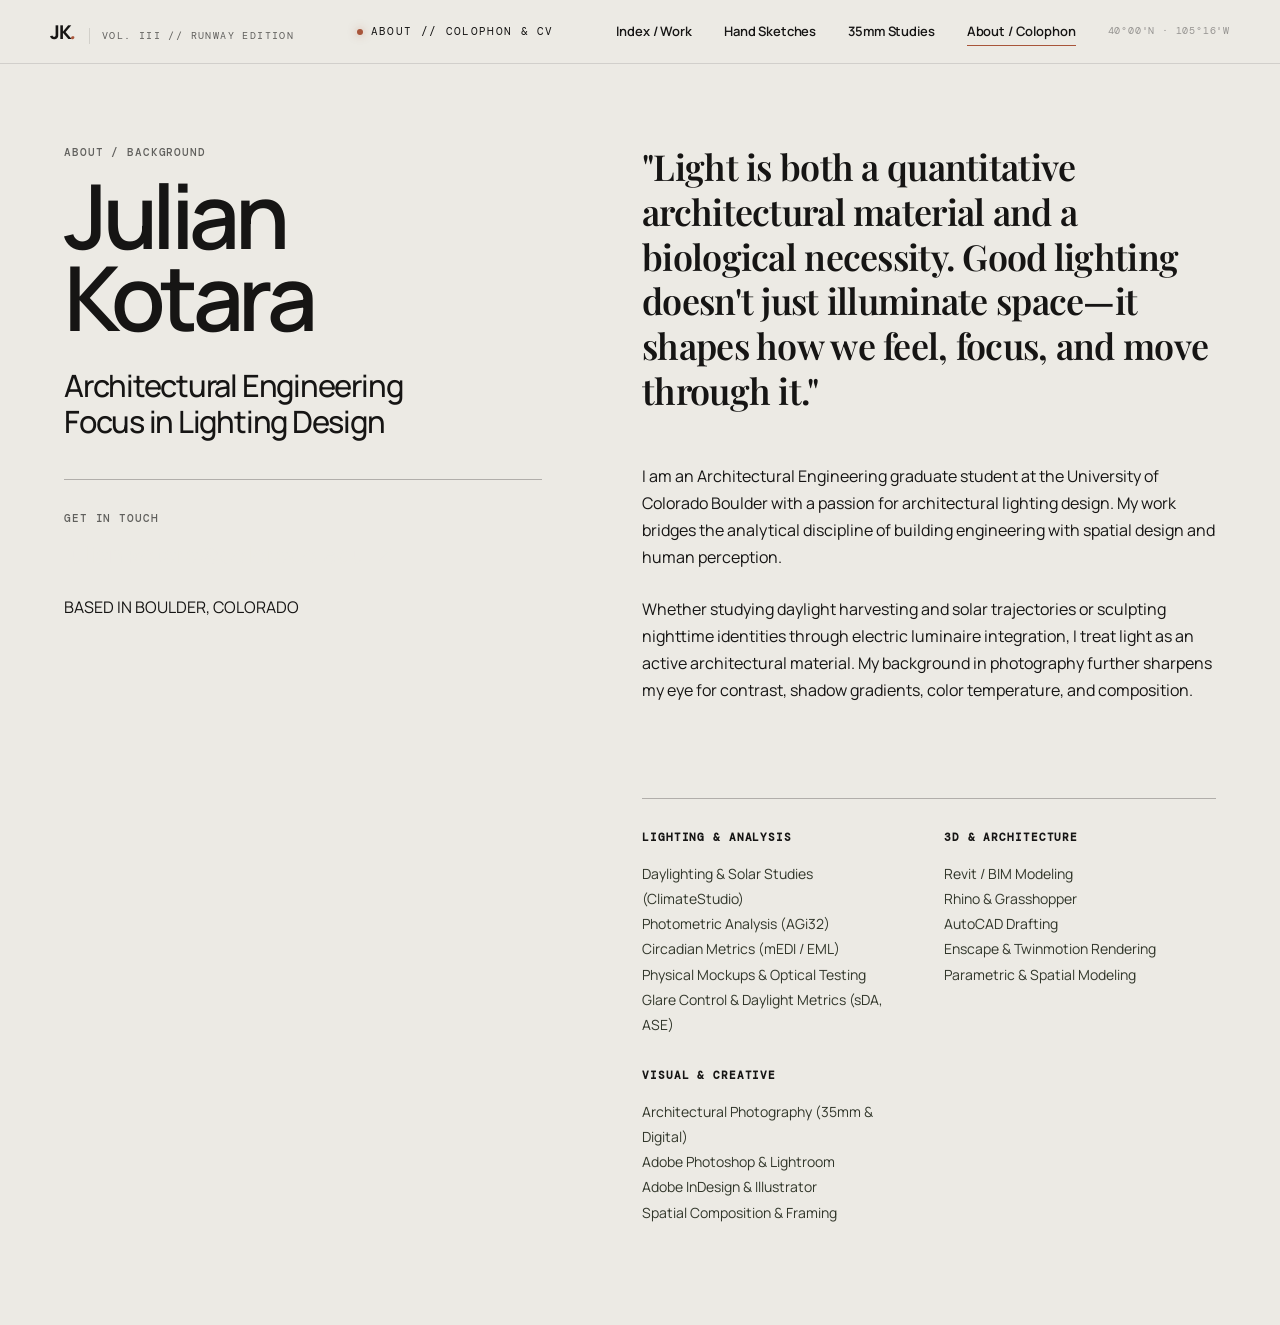
==== commit b1414def: "Merge 813783c68451435a1f7981e1ece60fefa4a5b777 into 283c96b9ef7c77b9b110971ae62959466ab8957a" ====
--- a/about.html
+++ b/about.html
@@ -3,47 +3,37 @@
 <head>
   <meta charset="UTF-8">
   <meta name="viewport" content="width=device-width, initial-scale=1.0">
-  <title>About — Julian Kotara · The Heliostat Pavilion</title>
+  <title>Colophon &amp; Biography — Julian Kotara</title>
   
   <!-- Fonts -->
   <link rel="preconnect" href="https://fonts.googleapis.com">
   <link rel="preconnect" href="https://fonts.gstatic.com" crossorigin>
-  <link href="https://fonts.googleapis.com/css2?family=DM+Mono:wght@400;500&family=Manrope:wght@400;500;600;700&family=Playfair+Display:ital,wght@0,500;1,500&display=swap" rel="stylesheet">
+  <link href="https://fonts.googleapis.com/css2?family=DM+Mono:ital,wght@0,400;0,500;1,400&family=Manrope:wght@400;500;600;700;800&family=Playfair+Display:ital,wght@0,400;0,500;0,600;0,700;1,400;1,500;1,600&display=swap" rel="stylesheet">
   
   <link rel="stylesheet" href="styles.css">
-  
-  <!-- GSAP 3 -->
-  <script src="https://cdnjs.cloudflare.com/ajax/libs/gsap/3.12.5/gsap.min.js"></script>
+  <link rel="stylesheet" href="runway.css">
 </head>
-<body class="subpage">
+<body>
 
-  <!-- Dynamic Solar Ambient Wash Layer -->
-  <div class="solar-ambient-wash" id="solar-ambient-wash" aria-hidden="true"></div>
-
-  <!-- Pinned Daylight Navigation Header -->
-  <header class="heliostat-nav">
-    <a class="monogram" href="index.html" aria-label="Julian Kotara Heliostat Home">
-      Julian Kotara <span class="heliostat-logo-sub">/ Heliostat Pavilion</span>
+  <!-- Navigation -->
+  <header class="monograph-nav" role="banner">
+    <a class="monograph-brand" href="index.html" aria-label="Julian Kotara Monograph Home">
+      <span class="monogram-logo">JK<span>.</span></span>
+      <span class="monograph-volume-tag">VOL. III // RUNWAY EDITION</span>
     </a>
 
-    <!-- Pinned 360° Heliostat Compass in Viewport -->
-    <div class="nav-heliostat-instrument" title="Pinned 360° Heliostat Compass — Drag sun puck to adjust solar geometry">
-      <div class="nav-compass-dial" id="nav-compass-dial" role="slider" aria-label="Pinned Heliostat Sun Compass">
-        <div class="nav-compass-crosshair-h"></div>
-        <div class="nav-compass-crosshair-v"></div>
-        <div class="nav-ray-vector" id="nav-ray-vector"></div>
-        <div class="nav-sun-marker" id="nav-sun-marker"></div>
-      </div>
-      <span class="nav-solar-badge" id="nav-val-azimuth">180° Az / 75° Alt</span>
+    <div class="nav-chapter-indicator" aria-live="polite">
+      <span class="chapter-pulse-dot" aria-hidden="true"></span>
+      <span>ABOUT // COLOPHON &amp; CV</span>
     </div>
 
-    <nav aria-label="Main navigation">
-      <a href="work.html">Work</a>
-      <a href="sketches.html">Sketches</a>
-      <a href="photography.html">Photography</a>
-      <a href="about.html" class="active">About</a>
+    <nav class="monograph-nav-links" aria-label="Monograph Navigation">
+      <a href="work.html">Index / Work</a>
+      <a href="sketches.html">Hand Sketches</a>
+      <a href="photography.html">35mm Studies</a>
+      <a href="about.html" class="active">About / Colophon</a>
+      <span class="nav-coords">40°00'N · 105°16'W</span>
     </nav>
-    <a class="heliostat-nav-cta" href="mailto:julian.kotara@colorado.edu">Inquire ↗</a>
   </header>
 
   <div class="about-page-wrap">
@@ -52,18 +42,17 @@
       <div class="about-sticky">
         <p class="kicker">About / Background</p>
         <h1>Julian<br>Kotara</h1>
-        <p class="role" style="font-size: 19px; color: var(--ink-primary); margin-bottom: 24px; font-weight: 500;">
-          Architectural Engineering<br>
-          <span style="color: var(--accent-solar); font-size: 15px; font-family: var(--font-mono); text-transform: uppercase;">Focus in Daylighting &amp; Illumination</span>
+        <p class="role" style="font-size: 20px; color: var(--ink); margin-bottom: 20px;">
+          Architectural Engineering<br>Focus in Lighting Design
         </p>
 
-        <div class="about-contact-box" style="background: var(--bg-surface); border: 1px solid var(--line-hairline); box-shadow: var(--shadow-ray); padding: 24px; border-radius: 3px;">
-          <p class="kicker" style="margin-bottom: 8px;">Direct Correspondence</p>
-          <a class="contact-link" href="mailto:julian.kotara@colorado.edu" style="font-family: var(--font-serif); font-size: 18px; text-decoration: underline; text-underline-offset: 4px;">
+        <div class="about-contact-box">
+          <p class="kicker">Get in Touch</p>
+          <a class="contact-link" href="mailto:julian.kotara@colorado.edu">
             julian.kotara@colorado.edu <span>↗</span>
           </a>
-          <p style="font-family: var(--font-mono); font-size: 11px; text-transform: uppercase; color: var(--ink-muted); margin-top: 14px; letter-spacing: 0.08em;">
-            CU Boulder · 40.0076° N, 105.2659° W
+          <p style="font-family: var(--mono); font-size: 11px; text-transform: uppercase; color: var(--muted); margin-top: 15px;">
+            Based in Boulder, Colorado
           </p>
         </div>
       </div>
@@ -71,53 +60,49 @@
       <!-- Right Content: Philosophy, Bio, Skills -->
       <div class="about-right">
         <h2 class="about-statement">
-          “Light is both an environmental force and an architectural material. Calculated daylighting anchors building massing to the physics of place.”
+          "Light is both a quantitative architectural material and a biological necessity. Good lighting doesn't just illuminate space—it shapes how we feel, focus, and move through it."
         </h2>
 
         <div class="about-narrative">
           <p>
-            I am an Architectural Engineering graduate student at the University of Colorado Boulder specializing in daylighting analysis, optical simulation, and architectural illumination. My research examines the dialectic between building geometry, climate-based daylight autonomy, and human visual comfort.
+            I am an Architectural Engineering graduate student at the University of Colorado Boulder with a passion for architectural lighting design. My work bridges the analytical discipline of building engineering with spatial design and human perception.
           </p>
           <p>
-            From solar envelope optimization in ClimateStudio to precision luminaire layouts in AGi32 and 1:1 scale optical mockups, I approach illumination through both quantitative rigor and tactile spatial craft. My background in analog 35mm film photography sharpens my sensitivity to contrast ratios, raking shadow gradients, and spectral color temperature.
+            Whether studying daylight harvesting and solar trajectories or sculpting nighttime identities through electric luminaire integration, I treat light as an active architectural material. My background in photography further sharpens my eye for contrast, shadow gradients, color temperature, and composition.
           </p>
         </div>
 
-        <!-- Skills & Proficiencies Title Block Matrix -->
+        <!-- Skills & Proficiencies -->
         <div class="skills-grid" id="skills-grid">
-          <div class="skill-col">
-            <h4>Daylighting &amp; Optics</h4>
+          <div class="skill-col" id="skills-col-lighting">
+            <h4>Lighting & Analysis</h4>
             <ul>
-              <li>Climate-Based Daylight Modeling (sDA, ASE)</li>
-              <li>ClimateStudio &amp; Radiance Engines</li>
-              <li>AGi32 Point-by-Point Photometrics</li>
-              <li>Circadian Stimulus (mEDI / EML targets)</li>
-              <li>1:1 Physical Optical Mockups &amp; Testing</li>
-              <li>Dark Sky BUG Ratings &amp; Cutoff Optics</li>
+              <li>Daylighting & Solar Studies (ClimateStudio)</li>
+              <li>Photometric Analysis (AGi32)</li>
+              <li>Circadian Metrics (mEDI / EML)</li>
+              <li>Physical Mockups & Optical Testing</li>
+              <li>Glare Control & Daylight Metrics (sDA, ASE)</li>
             </ul>
           </div>
 
-          <div class="skill-col">
-            <h4>Architecture &amp; Computation</h4>
+          <div class="skill-col" id="skills-col-architecture">
+            <h4>3D & Architecture</h4>
             <ul>
-              <li>Autodesk Revit / BIM Coordination</li>
-              <li>Rhino &amp; Grasshopper (Ladybug Tools)</li>
-              <li>AutoCAD Technical Drafting</li>
-              <li>Enscape &amp; Twinmotion Visualization</li>
-              <li>Solar Geometry &amp; Overhang Cutoff Calc</li>
-              <li>Passive Solar Massing Optimization</li>
+              <li>Revit / BIM Modeling</li>
+              <li>Rhino & Grasshopper</li>
+              <li>AutoCAD Drafting</li>
+              <li>Enscape & Twinmotion Rendering</li>
+              <li>Parametric & Spatial Modeling</li>
             </ul>
           </div>
 
-          <div class="skill-col">
-            <h4>Observation &amp; Medium</h4>
+          <div class="skill-col" id="skills-col-creative">
+            <h4>Visual & Creative</h4>
             <ul>
-              <li>Analog 35mm Film Photography</li>
-              <li>Large-Format Architectural Documentation</li>
-              <li>Adobe Creative Suite (InDesign, Illustrator)</li>
-              <li>Graphite &amp; Vellum Lighting Sketches</li>
-              <li>Material Reflectance &amp; Transmittance Tests</li>
-              <li>Technical Drawing Title Block Composition</li>
+              <li>Architectural Photography (35mm & Digital)</li>
+              <li>Adobe Photoshop & Lightroom</li>
+              <li>Adobe InDesign & Illustrator</li>
+              <li>Spatial Composition & Framing</li>
             </ul>
           </div>
         </div>
@@ -125,17 +110,11 @@
     </main>
   </div>
 
-  <!-- Technical Colophon Footer -->
-  <footer class="heliostat-footer">
-    <div class="footer-inner">
-      <div class="footer-meta-bar">
-        <span>Julian Kotara · Heliostat Pavilion 2026</span>
-        <span>Boulder, Colorado · 40.0076° N, 105.2659° W</span>
-        <span>Daylighting &amp; Environmental Systems</span>
-      </div>
-    </div>
-  </footer>
 
-  <script src="heliostat.js"></script>
+  <script src="lighting-fx.js"></script>
+  <script src="editor.js"></script>
 </body>
 </html>
+
+
+
--- a/styles.css
+++ b/styles.css
@@ -1,117 +1,66 @@
 /* ==========================================================================
-   THE SUN-CLOCK PAVILION & HELIOSTAT COMPASS — DESIGN SYSTEM
-   Site 2: Environmental Lighting Laboratory & Daylighting Study Pavilion
-   
-   Material Palette:
-   - Travertine & Limestone Base: #F8F7F3
-   - Secondary Limestone Paper:   #F1EFEA
-   - Deep Graphite Drafting Ink:  #111110
-   - Solar Trajectory Amber:      #D97706
-   - Zenith Daylight Sky Blue:    #3B82F6
+   JULIAN KOTARA — ARCHITECTURAL & LIGHTING DESIGN PORTFOLIO
+   Design Tokens & Modern Responsive Stylesheet
    ========================================================================== */
 
 :root {
-  /* Architectural Material Palette */
-  --bg-canvas: #F8F7F3;
-  --bg-paper: #F1EFEA;
-  --bg-surface: #FFFFFF;
-  --bg-surface-elevated: #FFFFFF;
-  
-  --ink-primary: #111110;
-  --ink-secondary: #403E3A;
-  --ink-muted: #79766E;
-  --ink-faint: #B5B2A9;
-  
-  --line-hairline: rgba(17, 17, 16, 0.08);
-  --line-subtle: rgba(17, 17, 16, 0.16);
-  --line-strong: rgba(17, 17, 16, 0.36);
-  
-  --accent-solar: #D97706;  /* Solar trajectory amber */
-  --accent-sky: #3B82F6;    /* Zenith daylight sky blue */
-  --accent-cct: #F59E0B;
-  
-  /* Dynamic Trigonometric Ray Shadow Variables (calculated in 60fps rAF in heliostat.js) */
-  --sun-shadow-x: 0px;
-  --sun-shadow-y: 12px;
-  --sun-shadow-blur: 24px;
-  --sun-shadow-opacity: 0.08;
-  --sun-highlight-x: 0px;
-  --sun-highlight-y: -1px;
-  
-  --shadow-x: var(--sun-shadow-x);
-  --shadow-y: var(--sun-shadow-y);
-  --shadow-blur: var(--sun-shadow-blur);
-  --shadow-opacity: var(--sun-shadow-opacity);
-  --ray-x: var(--sun-shadow-x);
-  --ray-y: var(--sun-shadow-y);
-  --ray-blur: var(--sun-shadow-blur);
-  --ray-opacity: var(--sun-shadow-opacity);
-  
-  --cct-tint: rgba(59, 130, 246, 0.02);
-  --solar-azimuth: 180deg;
-  --solar-altitude: 75deg;
-
-  /* Physical Directional Ray Cast Shadow Formula */
-  --shadow-ray: var(--sun-shadow-x) var(--sun-shadow-y) var(--sun-shadow-blur) rgba(17, 17, 16, var(--sun-shadow-opacity)),
-                0 1px 3px rgba(17, 17, 16, 0.03);
-  --shadow-ray-hover: calc(var(--sun-shadow-x) * 1.3) calc(var(--sun-shadow-y) * 1.3) calc(var(--sun-shadow-blur) * 1.4) rgba(17, 17, 16, calc(var(--sun-shadow-opacity) * 1.4)),
-                      0 4px 14px rgba(17, 17, 16, 0.05);
-
-  /* Directional Text Shadow */
-  --shadow-text: calc(var(--sun-shadow-x) * 0.1) calc(var(--sun-shadow-y) * 0.1) calc(var(--sun-shadow-blur) * 0.2) rgba(17, 17, 16, 0.07);
+  /* Haute Editorial Monograph Palette */
+  --field: #ECEAE4;
+  --field-light: #F4F2EC;
+  --field-tint: #FAF9F6;
+  --ink: #161514;
+  --paper: #ECEAE4;
+  --paper-card: #E4E1D7;
+  --glass: rgba(236, 234, 228, 0.92);
+  --glass-dark: rgba(22, 21, 20, 0.88);
+  --line: rgba(22, 21, 20, 0.12);
+  --line-strong: rgba(22, 21, 20, 0.28);
+  --line-light: rgba(255, 255, 255, 0.2);
+  --terracotta: #A8553A;
+  --muted: rgba(22, 21, 20, 0.65);
 
   /* Typography */
-  --font-serif: 'Playfair Display', Georgia, serif;
-  --font-sans: 'Manrope', -apple-system, BlinkMacSystemFont, 'Segoe UI', Roboto, sans-serif;
-  --font-mono: 'DM Mono', monospace;
-
-  /* Emil Kowalski Craft Easing & Transitions */
+  --sans: 'Manrope', -apple-system, BlinkMacSystemFont, 'Segoe UI', Roboto, sans-serif;
+  --serif: 'Playfair Display', Georgia, serif;
+  --mono: 'DM Mono', 'SFMono-Regular', Consolas, monospace;
+
+  /* Emil Kowalski Craft Easings */
   --ease-out-fast: cubic-bezier(0.16, 1, 0.3, 1);
-  --ease-in-fast: cubic-bezier(0.7, 0, 0.84, 0);
   --ease-out-expressive: cubic-bezier(0.2, 0.9, 0.1, 1);
-
-  --site-padding: clamp(24px, 5vw, 64px);
-  --site-max-w: 1360px;
-}
+  --ease-in-swift: cubic-bezier(0.7, 0, 0.84, 0);
+
+  /* Layout Spacing */
+  --site-padding: clamp(20px, 5vw, 70px);
+  --section-spacing: clamp(70px, 10vh, 130px);
+  --radius-sm: 2px;
+  --radius-md: 4px;
+  --radius-lg: 8px;
+}
+
 
 /* ==========================================================================
-   Base & Reset
+   Reset & Base Elements
    ========================================================================== */
+
 *, *::before, *::after {
   box-sizing: border-box;
+}
+
+html {
+  scroll-behavior: smooth;
+  -webkit-text-size-adjust: 100%;
+}
+
+body {
   margin: 0;
-  padding: 0;
-}
-
-html {
-  background-color: var(--bg-canvas);
-  color: var(--ink-primary);
-  font-family: var(--font-sans);
+  background: var(--field);
+  color: var(--ink);
+  font-family: var(--sans);
   font-size: 16px;
   line-height: 1.6;
-  scroll-behavior: smooth;
   -webkit-font-smoothing: antialiased;
-}
-
-body {
-  background-color: var(--bg-canvas);
-  color: var(--ink-primary);
-  min-height: 100vh;
-  position: relative;
-  overflow-x: hidden;
-  transition: background-color 300ms ease;
-}
-
-/* Dynamic Ambient Solar CCT Wash Layer */
-.solar-ambient-wash {
-  position: fixed;
-  inset: 0;
-  pointer-events: none;
-  z-index: 1;
-  background: var(--cct-tint);
-  transition: background 300ms ease;
-  mix-blend-mode: multiply;
-  opacity: 0.35;
+  -moz-osx-font-smoothing: grayscale;
+  transition: background-color 0.4s ease;
 }
 
 img {
@@ -120,1215 +69,4253 @@
   display: block;
 }
 
-a {
-  color: inherit;
-  text-decoration: none;
-  transition: color 150ms ease, opacity 150ms ease;
-}
-
-button {
+button, a {
   font: inherit;
   color: inherit;
+}
+
+button {
   border: none;
   background: none;
   cursor: pointer;
-  outline: none;
-}
-
-/* Tactile press feedback on interactive elements (Emil Kowalski standard: 80-120ms, scale(0.975)) */
-button:active,
-.preset-btn:active,
-.sketch-filter-btn:active,
-.photo-filter-btn:active,
-.study-cta:active,
-.heliostat-nav-cta:active,
-.page-nav-link:active {
-  transform: scale(0.975);
-  transition-duration: 90ms !important;
 }
 
 /* ==========================================================================
-   Navigation (Minimalist Daylight Header & Pinned Solar Compass)
+   Typography Utilities
    ========================================================================== */
-.glass-nav,
-.heliostat-nav {
+
+.kicker {
+  font-family: var(--mono);
+  font-size: 11px;
+  font-weight: 500;
+  letter-spacing: 0.08em;
+  text-transform: uppercase;
+  color: var(--muted);
+  margin: 0 0 12px;
+}
+
+h1, h2, h3 {
+  font-weight: 600;
+  line-height: 1.05;
+  letter-spacing: -0.04em;
+  margin: 0;
+}
+
+em {
+  font-family: var(--serif);
+  font-weight: 500;
+  font-style: italic;
+}
+
+/* ==========================================================================
+   Navigation Bar
+   ========================================================================== */
+
+.glass-nav {
   position: fixed;
-  top: 0;
-  left: 0;
-  right: 0;
-  z-index: 1000;
-  display: flex;
-  align-items: center;
-  justify-content: space-between;
-  padding: 14px var(--site-padding);
-  background: rgba(248, 247, 243, 0.94);
+  z-index: 100;
+  top: 16px;
+  left: var(--site-padding);
+  right: var(--site-padding);
+  height: 56px;
+  padding: 0 22px;
+  border: 1px solid var(--solar-nav-border, rgba(255, 255, 255, 0.45));
+  border-radius: var(--radius-sm);
+  background: var(--solar-nav-bg, var(--glass));
   backdrop-filter: blur(16px);
   -webkit-backdrop-filter: blur(16px);
-  border-bottom: 1px solid var(--line-hairline);
-  transition: background-color 250ms ease;
-}
-
-.monogram,
-.heliostat-logo {
-  display: flex;
-  align-items: baseline;
-  gap: 10px;
-  font-family: var(--font-sans);
-  font-size: 14px;
-  font-weight: 700;
-  letter-spacing: 0.04em;
-  color: var(--ink-primary);
+  display: flex;
+  align-items: center;
+  justify-content: space-between;
+  box-shadow: 0 4px 20px rgba(0, 0, 0, 0.04);
+  transition: background 0.4s ease, border-color 0.4s ease, box-shadow 0.4s ease;
+}
+
+.monogram {
+  font-size: 22px;
+  font-weight: 800;
+  letter-spacing: -0.06em;
+  text-decoration: none;
+  color: var(--solar-nav-ink, var(--ink));
+  transition: color 0.4s ease;
+}
+
+.monogram span {
+  color: var(--terracotta);
+}
+
+.glass-nav nav {
+  display: flex;
+  gap: 26px;
+}
+
+.glass-nav nav a {
+  font-family: var(--mono);
+  font-size: 11px;
+  font-weight: 500;
+  letter-spacing: 0.08em;
   text-transform: uppercase;
-}
-
-.monogram span,
-.heliostat-logo-sub {
-  font-family: var(--font-mono);
-  font-size: 11px;
-  font-weight: 400;
-  color: var(--ink-muted);
-  letter-spacing: 0.08em;
-}
-
-.heliostat-nav nav,
-.glass-nav nav {
-  display: flex;
-  align-items: center;
-  gap: clamp(14px, 2.5vw, 32px);
-}
-
-.heliostat-nav nav a,
-.glass-nav nav a {
-  font-family: var(--font-mono);
-  font-size: 12px;
-  letter-spacing: 0.06em;
-  text-transform: uppercase;
-  color: var(--ink-secondary);
+  text-decoration: none;
+  color: var(--solar-nav-ink, var(--ink));
+  padding: 6px 0;
   position: relative;
-  padding: 6px 0;
-  transition: color 150ms ease;
-}
-
-.heliostat-nav nav a:hover,
+  display: inline-block;
+  transition: opacity 0.2s ease, color 0.4s ease, border-color 0.4s ease, transform 100ms cubic-bezier(0.16, 1, 0.3, 1);
+}
+
 .glass-nav nav a:hover {
-  color: var(--ink-primary);
-}
-
-.heliostat-nav nav a.active,
+  opacity: 0.65;
+}
+
+.glass-nav nav a:active {
+  transform: scale(0.96);
+  transition-duration: 60ms;
+}
+
 .glass-nav nav a.active {
-  color: var(--ink-primary);
-  font-weight: 500;
-}
-
-.heliostat-nav nav a.active::after,
-.glass-nav nav a.active::after {
-  content: '';
+  border-bottom: 1.5px solid var(--solar-nav-ink, var(--ink));
+}
+
+/* ==========================================================================
+   Homepage — Intro / Hero Section
+   ========================================================================== */
+
+.intro {
+  min-height: 100svh;
+  min-height: 100vh;
+  padding: clamp(120px, 16vh, 180px) var(--site-padding) clamp(40px, 6vh, 70px);
+  position: relative;
+  overflow: hidden;
+  display: flex;
+  flex-direction: column;
+  justify-content: space-between;
+  background-color: var(--solar-canvas-bg, transparent);
+  transition: background-color 0.4s ease;
+}
+
+/* Organic Background Circles */
+.geo-circle {
   position: absolute;
-  bottom: 0;
-  left: 0;
-  width: 100%;
-  height: 1px;
-  background: var(--ink-primary);
-}
-
-/* Pinned Viewport Solar Compass (in Header) */
-.nav-heliostat-instrument {
-  display: flex;
-  align-items: center;
-  gap: 12px;
-}
-
-.nav-compass-dial {
+  border-radius: 50%;
+  pointer-events: none;
+  z-index: 1;
+}
+
+.geo-circle-top-left {
+  width: clamp(320px, 46vw, 673.438px);
+  height: clamp(320px, 46vw, 673.438px);
+  top: clamp(-240px, -18vh, -100px);
+  left: clamp(-220px, -12vw, -80px);
+  background-color: rgba(255, 255, 255, var(--solar-circle-alpha, 0.35));
+  border-radius: 50%;
+  z-index: 1;
+  transition: background-color 0.4s ease;
+}
+
+.geo-circle-bottom-right {
+  width: clamp(360px, 52vw, 761.273px);
+  height: clamp(360px, 52vw, 761.273px);
+  bottom: clamp(-260px, -20vh, -100px);
+  right: clamp(-180px, -10vw, -60px);
+  background-color: rgba(255, 255, 255, var(--solar-circle-alpha, 0.35));
+  border-radius: 50%;
+  z-index: 1;
+  transition: background-color 0.4s ease;
+}
+
+.intro-top {
   position: relative;
-  width: 48px;
-  height: 48px;
-  cursor: grab;
-  user-select: none;
-  touch-action: none;
-  border-radius: 50%;
-  background: var(--bg-paper);
-  border: 1px solid var(--line-subtle);
-  box-shadow: inset 0 0 4px rgba(17, 17, 16, 0.05);
-}
-
-.nav-compass-dial:active {
-  cursor: grabbing;
-}
-
-.nav-compass-crosshair-h {
-  position: absolute;
-  top: 50%;
-  left: 4px;
-  right: 4px;
-  height: 1px;
-  background: var(--line-hairline);
-  transform: translateY(-50%);
-  pointer-events: none;
-}
-
-.nav-compass-crosshair-v {
-  position: absolute;
-  left: 50%;
-  top: 4px;
-  bottom: 4px;
-  width: 1px;
-  background: var(--line-hairline);
-  transform: translateX(-50%);
-  pointer-events: none;
-}
-
-.nav-ray-vector {
-  position: absolute;
-  top: 50%;
-  left: 50%;
-  height: 1.5px;
-  background: linear-gradient(90deg, rgba(217, 119, 6, 0.3), var(--accent-solar));
-  transform-origin: 0 50%;
-  pointer-events: none;
-}
-
-.nav-sun-marker {
-  position: absolute;
-  width: 14px;
-  height: 14px;
-  border-radius: 50%;
-  background: #FFFFFF;
-  border: 2px solid var(--accent-solar);
-  box-shadow: 0 1px 4px rgba(217, 119, 6, 0.4);
-  top: 50%;
-  left: 50%;
-  transform: translate(-50%, -50%);
-  display: flex;
-  align-items: center;
-  justify-content: center;
-  pointer-events: none;
-}
-
-.nav-sun-marker::after {
-  content: '';
-  width: 4px;
-  height: 4px;
-  border-radius: 50%;
-  background: var(--accent-solar);
-}
-
-.nav-solar-badge {
-  font-family: var(--font-mono);
-  font-size: 11px;
-  letter-spacing: 0.06em;
-  color: var(--ink-secondary);
-  background: var(--bg-surface);
-  border: 1px solid var(--line-hairline);
-  padding: 4px 10px;
-  border-radius: 14px;
-  white-space: nowrap;
-}
-
-.heliostat-nav-cta {
-  font-family: var(--font-mono);
-  font-size: 11px;
-  letter-spacing: 0.06em;
-  text-transform: uppercase;
-  padding: 6px 14px;
-  border: 1px solid var(--line-subtle);
-  border-radius: 2px;
-  background: var(--bg-surface);
-  transition: all 140ms ease;
-}
-
-.heliostat-nav-cta:hover {
-  background: var(--ink-primary);
-  color: #FFFFFF;
-}
-
-/* ==========================================================================
-   Hero Section & Monumental Daylight Heading
-   ========================================================================== */
-.heliostat-hero {
+  z-index: 6;
+}
+
+.hero-kicker {
+  position: relative;
+  z-index: 6;
+  color: var(--solar-hero-muted, var(--muted));
+  transition: color 0.4s ease;
+}
+
+.intro h1,
+.hero-title {
+  position: relative;
+  z-index: 6;
+  font-size: clamp(65px, 12vw, 175px);
+  line-height: 0.82;
+  letter-spacing: -0.07em;
+  margin: 16px 0 0;
+  color: var(--solar-title-color, var(--ink));
+  transition: color 0.4s ease;
+}
+
+.intro-body {
   position: relative;
   z-index: 2;
-  padding: clamp(120px, 16vh, 170px) var(--site-padding) clamp(40px, 7vh, 60px);
-  max-width: var(--site-max-w);
-  margin: 0 auto;
-}
-
-.hero-datum-bar {
-  display: flex;
-  align-items: center;
+  display: grid;
+  grid-template-columns: 1.15fr 1fr;
+  gap: clamp(30px, 4vw, 60px);
+  align-items: start;
+  margin-top: clamp(40px, 8vh, 90px);
+}
+
+.role {
+  font-size: clamp(20px, 2.4vw, 34px);
+  line-height: 1.15;
+  letter-spacing: -0.04em;
+  font-weight: 500;
+  margin: 0;
+  color: var(--solar-hero-ink, var(--ink));
+  transition: color 0.4s ease;
+}
+
+.intro-copy {
+  font-size: clamp(14px, 1.15vw, 17px);
+  line-height: 1.55;
+  color: var(--solar-hero-ink, var(--ink));
+  max-width: 480px;
+  margin: 0 0 0 auto;
+  transition: color 0.4s ease;
+}
+
+.intro-bottom {
+  position: relative;
+  z-index: 2;
+  display: flex;
   justify-content: space-between;
-  padding-bottom: 18px;
-  border-bottom: 1px solid var(--line-hairline);
-  margin-bottom: 32px;
-  flex-wrap: wrap;
-  gap: 16px;
-}
-
-.kicker {
-  font-family: var(--font-mono);
+  align-items: center;
+  margin-top: clamp(40px, 6vh, 60px);
+  padding-top: 20px;
+  border-top: 1px solid var(--solar-hero-line, var(--line));
+  color: var(--solar-hero-ink, var(--ink));
+  transition: color 0.4s ease, border-color 0.4s ease;
+}
+
+.explore {
+  display: inline-flex;
+  align-items: center;
+  gap: 8px;
+  font-family: var(--mono);
   font-size: 11px;
   font-weight: 500;
-  letter-spacing: 0.1em;
   text-transform: uppercase;
-  color: var(--ink-muted);
-}
-
-.solar-status-pill {
-  display: inline-flex;
-  align-items: center;
-  gap: 8px;
-  font-family: var(--font-mono);
+  letter-spacing: 0.06em;
+  text-decoration: none;
+  padding-bottom: 2px;
+  transition: opacity 150ms ease, transform 100ms cubic-bezier(0.16, 1, 0.3, 1);
+}
+
+.explore:hover {
+  opacity: 0.8;
+}
+
+.explore:active {
+  transform: scale(0.96);
+  transition-duration: 60ms;
+}
+
+.explore span {
+  font-size: 16px;
+  transition: transform 0.2s ease;
+}
+
+.explore:hover span {
+  transform: translateY(3px);
+}
+
+.intro-meta {
+  font-family: var(--mono);
   font-size: 11px;
+  text-transform: uppercase;
   letter-spacing: 0.06em;
-  text-transform: uppercase;
-  color: var(--ink-primary);
-  background: var(--bg-surface);
-  padding: 4px 12px;
-  border: 1px solid var(--line-hairline);
-  border-radius: 20px;
-  box-shadow: 0 1px 3px rgba(0, 0, 0, 0.02);
-}
-
-.solar-status-dot {
-  width: 7px;
-  height: 7px;
-  border-radius: 50%;
-  background: var(--accent-solar);
-  box-shadow: 0 0 8px var(--accent-solar);
-}
-
-.hero-headline {
-  font-family: var(--font-serif);
-  font-size: clamp(40px, 6.2vw, 84px);
-  font-weight: 500;
-  line-height: 1.05;
-  letter-spacing: -0.03em;
-  margin-bottom: 20px;
-  text-shadow: var(--shadow-text);
-}
-
-.hero-headline em {
-  font-style: italic;
-  font-weight: 400;
-  color: var(--accent-solar);
-}
-
-.hero-lead-text {
-  font-family: var(--font-sans);
-  font-size: clamp(17px, 2vw, 21px);
-  font-weight: 400;
-  line-height: 1.5;
-  color: var(--ink-secondary);
-  max-width: 820px;
-  letter-spacing: -0.01em;
-  margin-bottom: 40px;
+  color: var(--muted);
 }
 
 /* ==========================================================================
-   The 360° Heliostat Compass Instrument Box
+   Homepage — Horizontal Selected Work Rail
    ========================================================================== */
-.heliostat-instrument-box {
-  background: var(--bg-surface);
-  border: 1px solid var(--line-hairline);
-  box-shadow: var(--shadow-ray);
-  padding: 28px clamp(20px, 4vw, 40px);
-  border-radius: 4px;
-  display: grid;
-  grid-template-columns: 230px 1fr auto;
-  align-items: center;
-  gap: clamp(24px, 4vw, 48px);
-  margin-bottom: clamp(60px, 10vh, 100px);
-  transition: box-shadow 260ms ease;
-}
-
-/* The Circular Azimuth Dial */
-.compass-dial-wrap {
+
+.work-section {
+  padding: var(--section-spacing) 0;
+  background: var(--paper);
   position: relative;
-  width: 200px;
-  height: 200px;
-  margin: 0 auto;
-  user-select: none;
-  touch-action: none;
-}
-
-.compass-dial-ring {
-  position: absolute;
-  inset: 0;
-  border-radius: 50%;
-  border: 1.5px solid var(--line-subtle);
-  background: var(--bg-paper);
-  box-shadow: inset 0 0 12px rgba(17, 17, 16, 0.04);
-}
-
-.compass-cardinal {
-  position: absolute;
-  font-family: var(--font-mono);
-  font-size: 10px;
-  font-weight: 500;
-  color: var(--ink-muted);
-  transform: translate(-50%, -50%);
-  pointer-events: none;
-}
-
-.compass-cardinal.north { top: 12px; left: 50%; }
-.compass-cardinal.east { top: 50%; left: calc(100% - 14px); }
-.compass-cardinal.south { top: calc(100% - 12px); left: 50%; }
-.compass-cardinal.west { top: 50%; left: 14px; }
-
-/* Center Crosshair */
-.compass-crosshair-h {
-  position: absolute;
-  top: 50%;
-  left: 20px;
-  right: 20px;
-  height: 1px;
-  background: var(--line-hairline);
-  transform: translateY(-50%);
-  pointer-events: none;
-}
-
-.compass-crosshair-v {
-  position: absolute;
-  left: 50%;
-  top: 20px;
-  bottom: 20px;
-  width: 1px;
-  background: var(--line-hairline);
-  transform: translateX(-50%);
-  pointer-events: none;
-}
-
-/* The Draggable Sun Marker */
-.compass-sun-marker {
-  position: absolute;
-  width: 28px;
-  height: 28px;
-  border-radius: 50%;
-  background: #FFFFFF;
-  border: 2px solid var(--accent-solar);
-  box-shadow: 0 2px 10px rgba(217, 119, 6, 0.4);
-  top: 50%;
-  left: 50%;
-  transform: translate(-50%, -50%);
-  cursor: grab;
-  z-index: 5;
-  display: flex;
-  align-items: center;
-  justify-content: center;
-  transition: transform 90ms var(--ease-out-fast);
-}
-
-.compass-sun-marker:active {
-  cursor: grabbing;
-  transform: translate(-50%, -50%) scale(1.12);
-}
-
-.sun-core-dot {
-  width: 8px;
-  height: 8px;
-  border-radius: 50%;
-  background: var(--accent-solar);
-}
-
-/* Ray Vector Line from center to sun */
-.compass-ray-vector {
-  position: absolute;
-  top: 50%;
-  left: 50%;
-  height: 1.5px;
-  background: linear-gradient(90deg, rgba(217, 119, 6, 0.2), var(--accent-solar));
-  transform-origin: 0 50%;
-  pointer-events: none;
-}
-
-/* Instrument Info Column */
-.instrument-content h2 {
-  font-family: var(--font-serif);
-  font-size: 20px;
-  font-weight: 500;
-  margin-bottom: 6px;
-}
-
-.instrument-desc {
-  font-size: 13px;
-  color: var(--ink-secondary);
-  line-height: 1.5;
-  margin-bottom: 16px;
-}
-
-/* Quick Solar Presets */
-.preset-button-row {
-  display: flex;
-  align-items: center;
-  gap: 8px;
-  flex-wrap: wrap;
-}
-
-.preset-btn {
-  font-family: var(--font-mono);
-  font-size: 11px;
-  letter-spacing: 0.06em;
-  text-transform: uppercase;
-  padding: 6px 12px;
-  border: 1px solid var(--line-hairline);
-  background: var(--bg-paper);
-  color: var(--ink-secondary);
-  border-radius: 2px;
-  transition: all 140ms ease;
-}
-
-.preset-btn:hover {
-  border-color: var(--ink-primary);
-  color: var(--ink-primary);
-}
-
-.preset-btn.active {
-  background: var(--ink-primary);
-  color: #FFFFFF;
-  border-color: var(--ink-primary);
-  font-weight: 500;
-}
-
-/* Solar Sweep Play Button */
-.solar-sweep-btn {
-  font-family: var(--font-mono);
-  font-size: 11px;
-  letter-spacing: 0.06em;
-  text-transform: uppercase;
-  padding: 6px 14px;
-  border: 1px solid var(--accent-solar);
-  background: rgba(217, 119, 6, 0.08);
-  color: var(--accent-solar);
-  border-radius: 2px;
-  font-weight: 500;
-  transition: all 140ms ease;
-}
-
-.solar-sweep-btn:hover {
-  background: var(--accent-solar);
-  color: #FFFFFF;
-}
-
-.solar-sweep-btn.active {
-  background: var(--accent-solar);
-  color: #FFFFFF;
-}
-
-/* Solar Numerical Readouts */
-.instrument-metrics {
-  display: flex;
-  flex-direction: column;
-  gap: 12px;
-  padding-left: 24px;
-  border-left: 1px solid var(--line-hairline);
-  font-family: var(--font-mono);
-  font-size: 11px;
-}
-
-.metric-line {
-  display: flex;
-  flex-direction: column;
-}
-
-.metric-line-label {
-  font-size: 10px;
-  letter-spacing: 0.08em;
-  text-transform: uppercase;
-  color: var(--ink-muted);
-}
-
-.metric-line-val {
-  font-weight: 500;
-  color: var(--ink-primary);
-}
-
-/* ==========================================================================
-   Project Studies Grid (Trigonometric Ray-Reactive Cards)
-   ========================================================================== */
-.solar-studies-section {
-  position: relative;
-  z-index: 2;
-  max-width: var(--site-max-w);
-  margin: 0 auto clamp(60px, 12vh, 120px);
-  padding: 0 var(--site-padding);
-}
-
-.section-head-wrap {
+  overflow: hidden;
+}
+
+.work-head {
+  padding: 0 var(--site-padding) 40px;
   display: flex;
   justify-content: space-between;
   align-items: flex-end;
-  padding-bottom: 20px;
-  border-bottom: 1px solid var(--line-hairline);
-  margin-bottom: 36px;
-  flex-wrap: wrap;
-  gap: 16px;
-}
-
-.section-head-wrap h2 {
-  font-family: var(--font-serif);
-  font-size: clamp(28px, 3.6vw, 44px);
-  font-weight: 500;
-  letter-spacing: -0.02em;
-  text-shadow: var(--shadow-text);
-}
-
-.section-head-wrap h2 em {
-  font-style: italic;
-  font-weight: 400;
-  color: var(--accent-solar);
-}
-
-.studies-grid {
-  display: grid;
-  grid-template-columns: repeat(2, 1fr);
-  gap: clamp(28px, 4vw, 44px);
-}
-
-.study-card {
-  background: var(--bg-surface);
-  border: 1px solid var(--line-hairline);
-  box-shadow: var(--shadow-ray);
-  border-radius: 3px;
+  gap: 30px;
+}
+
+.work-head-text h2 {
+  font-size: clamp(40px, 6vw, 84px);
+  letter-spacing: -0.06em;
+  line-height: 0.95;
+  margin: 10px 0 6px;
+}
+
+.work-head-text p {
+  font-family: var(--mono);
+  font-size: 11px;
+  text-transform: uppercase;
+  letter-spacing: 0.06em;
+  color: var(--muted);
+  margin: 0;
+}
+
+.rail-controls {
+  display: flex;
+  gap: 10px;
+}
+
+.rail-button {
+  width: 46px;
+  height: 46px;
+  border: 1px solid var(--line);
+  background: var(--glass);
+  font-size: 18px;
+  display: flex;
+  align-items: center;
+  justify-content: center;
+  border-radius: var(--radius-sm);
+  cursor: pointer;
+  transition: background-color 150ms ease, color 150ms ease, border-color 150ms ease, transform 100ms cubic-bezier(0.16, 1, 0.3, 1);
+}
+
+.rail-button:hover {
+  background: var(--ink);
+  color: var(--paper);
+  border-color: var(--ink);
+  transform: scale(1.05);
+}
+
+.rail-button:active {
+  transform: scale(0.92);
+  transition-duration: 60ms;
+}
+
+.project-rail {
+  display: flex;
+  gap: 24px;
+  overflow-x: auto;
+  padding: 0 var(--site-padding) 24px;
+  scroll-padding-left: var(--site-padding);
+  scroll-padding-inline: var(--site-padding);
+  scroll-snap-type: x mandatory;
+  scrollbar-width: none;
+  -webkit-overflow-scrolling: touch;
+}
+
+.project-rail::-webkit-scrollbar {
+  display: none;
+}
+
+.project-card {
+  flex: 0 0 min(40vw, 500px);
+  height: min(58vw, 620px);
+  min-height: 420px;
+  position: relative;
+  border-radius: var(--radius-sm);
   overflow: hidden;
-  display: flex;
-  flex-direction: column;
-  transition: transform 260ms var(--ease-out-expressive), box-shadow 320ms var(--ease-out-expressive);
-}
-
-.study-card:hover {
-  transform: translateY(-3px);
-  box-shadow: var(--shadow-ray-hover);
-}
-
-.study-visual {
-  position: relative;
-  aspect-ratio: 16 / 10;
-  overflow: hidden;
-  background: var(--bg-paper);
-}
-
-.study-visual img {
+  scroll-snap-align: start;
+  text-decoration: none;
+  color: #ffffff;
+  display: block;
+  background: #2a2c26;
+  box-shadow: 0 4px 20px rgba(0, 0, 0, 0.08), 0 1px 3px rgba(0, 0, 0, 0.04);
+  transition: transform 120ms cubic-bezier(0.16, 1, 0.3, 1), box-shadow 160ms ease;
+}
+
+.project-card:hover {
+  box-shadow: 0 16px 40px rgba(0, 0, 0, 0.18), 0 2px 8px rgba(0, 0, 0, 0.06);
+}
+
+.project-card:active {
+  transform: scale(0.982);
+  transition-duration: 60ms;
+}
+
+.project-card.wide {
+  flex-basis: min(52vw, 660px);
+}
+
+.project-card img {
   width: 100%;
   height: 100%;
   object-fit: cover;
-  transition: transform 400ms var(--ease-out-expressive);
-}
-
-.study-card:hover .study-visual img {
-  transform: scale(1.025);
-}
-
-.study-badge {
+  transition: transform 0.65s cubic-bezier(0.16, 1, 0.3, 1);
+}
+
+.project-card:hover img {
+  transform: scale(1.05);
+}
+
+.card-shade {
   position: absolute;
-  top: 14px;
-  left: 14px;
-  z-index: 2;
-  font-family: var(--font-mono);
+  inset: 0;
+  background: linear-gradient(180deg, rgba(0, 0, 0, 0.05) 30%, rgba(0, 0, 0, 0.8) 100%);
+  transition: opacity 0.3s ease;
+}
+
+.project-card:hover .card-shade {
+  background: linear-gradient(180deg, rgba(0, 0, 0, 0.1) 20%, rgba(0, 0, 0, 0.88) 100%);
+}
+
+.project-index {
+  position: absolute;
+  top: 18px;
+  left: 20px;
+  font-family: var(--mono);
+  font-size: 11px;
+  font-weight: 500;
+  letter-spacing: 0.05em;
+}
+
+.open-mark {
+  position: absolute;
+  top: 18px;
+  right: 20px;
+  font-size: 20px;
+  transition: transform 0.25s ease;
+}
+
+.project-card:hover .open-mark {
+  transform: translate(3px, -3px);
+}
+
+.card-copy {
+  position: absolute;
+  left: 22px;
+  right: 22px;
+  bottom: 22px;
+}
+
+.card-copy strong {
+  display: block;
+  font-size: clamp(22px, 2.6vw, 36px);
+  line-height: 1.05;
+  letter-spacing: -0.05em;
+  font-weight: 600;
+}
+
+.card-copy small {
+  display: block;
+  margin-top: 10px;
+  font-family: var(--mono);
   font-size: 10px;
-  letter-spacing: 0.08em;
+  letter-spacing: 0.07em;
   text-transform: uppercase;
-  background: rgba(255, 255, 255, 0.94);
-  backdrop-filter: blur(8px);
-  padding: 4px 10px;
-  border: 1px solid var(--line-hairline);
-  color: var(--ink-primary);
-  border-radius: 2px;
-}
-
-.study-body {
-  padding: clamp(24px, 3.5vw, 36px);
-  display: flex;
-  flex-direction: column;
-  flex-grow: 1;
-}
-
-.study-taxonomy {
-  font-family: var(--font-mono);
-  font-size: 11px;
-  letter-spacing: 0.08em;
-  text-transform: uppercase;
-  color: var(--accent-solar);
-  margin-bottom: 8px;
-}
-
-.study-title {
-  font-family: var(--font-serif);
-  font-size: clamp(24px, 2.6vw, 32px);
-  font-weight: 500;
-  line-height: 1.15;
-  letter-spacing: -0.02em;
-  margin-bottom: 12px;
-}
-
-.study-desc {
-  font-size: 14px;
-  line-height: 1.6;
-  color: var(--ink-secondary);
-  margin-bottom: 20px;
-}
-
-/* Daylighting & Photometric HUD Table (Technical Drawing Title Block Style) */
-.study-hud-table {
-  display: grid;
-  grid-template-columns: repeat(2, 1fr);
-  gap: 12px;
-  padding: 14px 16px;
-  background: var(--bg-paper);
-  border: 1px solid var(--line-hairline);
-  border-radius: 2px;
-  margin-bottom: 24px;
-}
-
-.hud-table-item {
-  display: flex;
-  flex-direction: column;
-}
-
-.hud-table-label {
-  font-family: var(--font-mono);
-  font-size: 10px;
-  letter-spacing: 0.08em;
-  text-transform: uppercase;
-  color: var(--ink-muted);
-}
-
-.hud-table-val {
-  font-family: var(--font-mono);
-  font-size: 12px;
-  font-weight: 500;
-  color: var(--ink-primary);
-}
-
-.study-cta {
-  margin-top: auto;
-  align-self: flex-start;
-  display: inline-flex;
-  align-items: center;
-  gap: 8px;
-  font-family: var(--font-mono);
-  font-size: 11px;
-  letter-spacing: 0.06em;
-  text-transform: uppercase;
-  color: var(--ink-primary);
-  padding: 8px 14px;
-  border: 1px solid var(--line-subtle);
-  border-radius: 2px;
-  background: var(--bg-surface);
-  transition: all 140ms ease;
-}
-
-.study-cta:hover {
-  background: var(--ink-primary);
-  color: #FFFFFF;
+  opacity: 0.85;
 }
 
 /* ==========================================================================
-   Curatorial Inquiries (Sketches & Photography)
+   Homepage — About / Contact Section
    ========================================================================== */
-.curatorial-section {
-  position: relative;
-  z-index: 2;
-  max-width: var(--site-max-w);
-  margin: 0 auto clamp(60px, 12vh, 120px);
-  padding: 0 var(--site-padding);
-}
-
-.curatorial-grid {
-  display: grid;
-  grid-template-columns: repeat(2, 1fr);
-  gap: clamp(24px, 4vw, 40px);
-}
-
-.curatorial-card {
-  background: var(--bg-surface);
-  border: 1px solid var(--line-hairline);
-  box-shadow: var(--shadow-ray);
-  padding: clamp(24px, 3.5vw, 36px);
-  border-radius: 3px;
-  display: flex;
-  flex-direction: column;
-  transition: transform 240ms var(--ease-out-expressive), box-shadow 240ms ease;
-}
-
-.curatorial-card:hover {
-  transform: translateY(-2px);
-  box-shadow: var(--shadow-ray-hover);
-}
-
-.curatorial-head h3 {
-  font-family: var(--font-serif);
-  font-size: clamp(22px, 2.4vw, 30px);
-  font-weight: 500;
-  letter-spacing: -0.02em;
-  margin-top: 4px;
-}
-
-.curatorial-head h3 em {
-  font-style: italic;
-  font-weight: 400;
-  color: var(--accent-solar);
-}
-
-.curatorial-desc {
-  font-size: 14px;
-  line-height: 1.55;
-  color: var(--ink-secondary);
-  margin-bottom: 24px;
-}
-
-.curatorial-strip {
-  display: grid;
-  grid-template-columns: repeat(3, 1fr);
-  gap: 12px;
-  margin-bottom: 24px;
-}
-
-.curatorial-strip-img {
-  aspect-ratio: 4 / 3;
-  overflow: hidden;
-  background: var(--bg-paper);
-  border: 1px solid var(--line-hairline);
-  border-radius: 2px;
-}
-
-.curatorial-strip-img img {
-  width: 100%;
-  height: 100%;
-  object-fit: cover;
-  transition: transform 300ms var(--ease-out-fast);
-}
-
-.curatorial-card:hover .curatorial-strip-img img {
-  transform: scale(1.04);
-}
-
-.curatorial-footer {
-  margin-top: auto;
-  display: flex;
-  justify-content: space-between;
-  align-items: center;
-  padding-top: 16px;
-  border-top: 1px solid var(--line-hairline);
-  font-family: var(--font-mono);
-  font-size: 11px;
-  letter-spacing: 0.06em;
-  text-transform: uppercase;
-  color: var(--ink-primary);
-}
-
-/* ==========================================================================
-   Footer Colophon (Title Block Style)
-   ========================================================================== */
-.heliostat-footer {
-  position: relative;
-  z-index: 2;
-  background: var(--bg-surface);
-  border-top: 1px solid var(--line-hairline);
-  padding: clamp(60px, 10vh, 100px) var(--site-padding) 40px;
-}
-
-.footer-inner {
-  max-width: var(--site-max-w);
-  margin: 0 auto;
-}
-
-.footer-quote-wrap {
+
+.about {
+  padding: var(--section-spacing) var(--site-padding);
+  background: var(--ink);
+  color: var(--paper);
   display: grid;
   grid-template-columns: 1.2fr 0.8fr;
-  gap: clamp(32px, 6vw, 80px);
-  padding-bottom: 60px;
-  border-bottom: 1px solid var(--line-hairline);
-  margin-bottom: 40px;
-}
-
-.footer-quote-text {
-  font-family: var(--font-serif);
-  font-size: clamp(22px, 2.6vw, 36px);
-  font-weight: 400;
-  line-height: 1.35;
-  letter-spacing: -0.02em;
-}
-
-.footer-quote-text em {
-  font-style: italic;
-  color: var(--accent-solar);
-}
-
-.footer-contact-block p {
-  font-size: 15px;
-  color: var(--ink-secondary);
-  margin-bottom: 20px;
+  gap: clamp(40px, 8vw, 100px);
+  align-items: center;
+}
+
+.about .kicker {
+  grid-column: 1 / -1;
+  color: var(--field-light);
+}
+
+.about h2 {
+  font-size: clamp(40px, 5.5vw, 80px);
+  line-height: 0.96;
+  letter-spacing: -0.06em;
+  margin: 0;
+}
+
+.about-content p {
+  font-size: clamp(15px, 1.2vw, 18px);
   line-height: 1.6;
-}
-
-.footer-email-link {
-  font-family: var(--font-serif);
-  font-size: clamp(18px, 2vw, 24px);
-  text-decoration: underline;
-  text-underline-offset: 6px;
-  transition: color 150ms ease;
-}
-
-.footer-email-link:hover {
-  color: var(--accent-solar);
-}
-
-.footer-meta-bar {
-  display: flex;
-  justify-content: space-between;
-  align-items: center;
-  font-family: var(--font-mono);
-  font-size: 11px;
-  letter-spacing: 0.08em;
-  text-transform: uppercase;
-  color: var(--ink-muted);
-  flex-wrap: wrap;
-  gap: 16px;
-}
-
-/* ==========================================================================
-   Subpages Common Wrappers
-   ========================================================================== */
-.about-page-wrap,
-.photo-container,
-.sketches-container,
-.sub-hero,
-.project-detail {
-  padding-top: clamp(110px, 15vh, 150px) !important;
-  max-width: var(--site-max-w);
-  margin: 0 auto;
-  padding-left: var(--site-padding);
-  padding-right: var(--site-padding);
-  position: relative;
-  z-index: 2;
+  color: rgba(236, 233, 223, 0.85);
+  margin: 0 0 36px;
+}
+
+.contact-link {
+  display: inline-flex;
+  align-items: center;
+  gap: 10px;
+  color: var(--paper);
+  font-size: clamp(18px, 1.8vw, 24px);
+  text-decoration: none;
+  border-bottom: 1.5px solid var(--paper);
+  padding-bottom: 6px;
+  font-family: var(--sans);
+  font-weight: 500;
+  transition: all 0.2s ease;
+}
+
+.contact-link:hover {
+  color: var(--field-light);
+  border-color: var(--field-light);
 }
 
 /* ==========================================================================
    Work Index Page (work.html)
    ========================================================================== */
-.subpage .sub-hero h1 {
-  font-family: var(--font-serif);
-  font-size: clamp(38px, 5.5vw, 68px);
-  font-weight: 500;
-  line-height: 1.05;
-  margin-bottom: 16px;
-}
-
-.subpage .sub-hero h1 em {
-  font-style: italic;
-  font-weight: 400;
-  color: var(--accent-solar);
+
+.subpage {
+  background: var(--paper);
+  min-height: 100vh;
+  color: var(--ink);
+}
+
+.sub-hero {
+  padding: clamp(130px, 18vh, 200px) var(--site-padding) clamp(60px, 10vh, 100px);
+  max-width: 1400px;
+  margin: 0 auto;
+}
+
+.sub-hero h1 {
+  font-size: clamp(52px, 8.5vw, 120px);
+  line-height: 0.9;
+  letter-spacing: -0.07em;
+  margin: 20px 0 40px;
 }
 
 .work-categories {
   display: flex;
   flex-direction: column;
-  gap: 48px;
-  margin-top: 40px;
-  padding-bottom: 80px;
+  gap: 70px;
+  margin-top: 50px;
 }
 
 .work-group-title {
-  font-family: var(--font-mono);
-  font-size: 11px;
+  font-family: var(--mono);
+  font-size: 12px;
+  letter-spacing: 0.08em;
   text-transform: uppercase;
-  letter-spacing: 0.1em;
-  color: var(--ink-muted);
+  color: var(--muted);
+  border-bottom: 1px solid var(--line-strong);
   padding-bottom: 12px;
-  border-bottom: 1px solid var(--line-hairline);
-  margin-bottom: 20px;
+  margin-bottom: 0;
 }
 
 .work-list {
   display: flex;
   flex-direction: column;
-  gap: 12px;
 }
 
 .work-list-item {
   display: grid;
-  grid-template-columns: 48px 90px 1fr auto auto;
+  grid-template-columns: 50px 96px 1.5fr 1fr 40px;
   align-items: center;
   gap: 20px;
-  padding: 16px 20px;
-  background: var(--bg-surface);
-  border: 1px solid var(--line-hairline);
-  box-shadow: var(--shadow-ray);
-  border-radius: 2px;
-  transition: all 180ms var(--ease-out-fast);
+  padding: 18px 0;
+  border-bottom: 1px solid var(--line);
+  transition: background-color 150ms ease, padding-left 150ms cubic-bezier(0.16, 1, 0.3, 1), transform 100ms cubic-bezier(0.16, 1, 0.3, 1);
+  text-decoration: none;
+  color: var(--ink);
 }
 
 .work-list-item:hover {
-  box-shadow: var(--shadow-ray-hover);
-  transform: translateX(4px);
-}
-
-.item-num {
-  font-family: var(--font-mono);
-  font-size: 11px;
-  color: var(--ink-muted);
+  padding-left: 10px;
+  background: rgba(31, 35, 27, 0.035);
+}
+
+.work-list-item:active {
+  transform: scale(0.99);
+  transition-duration: 60ms;
+}
+
+.work-list-item .item-num {
+  font-family: var(--mono);
+  font-size: 12px;
+  color: var(--muted);
 }
 
 .work-list-thumb {
-  width: 90px;
-  height: 60px;
+  width: 96px;
+  height: 64px;
+  border-radius: 4px;
   overflow: hidden;
-  background: var(--bg-paper);
-  border-radius: 2px;
+  background: #20241b;
+  box-shadow: 0 4px 12px rgba(0, 0, 0, 0.1);
 }
 
 .work-list-thumb img {
   width: 100%;
   height: 100%;
   object-fit: cover;
+  transition: transform 0.35s ease;
+}
+
+.work-list-item:hover .work-list-thumb img {
+  transform: scale(1.08);
 }
 
 .work-list-item strong {
-  font-family: var(--font-serif);
+  font-size: clamp(18px, 2.4vw, 36px);
+  line-height: 1.1;
+  letter-spacing: -0.04em;
+}
+
+.work-list-item .item-type {
+  font-family: var(--mono);
+  font-size: 11px;
+  text-transform: uppercase;
+  letter-spacing: 0.06em;
+  color: var(--muted);
+}
+
+.work-list-item .item-arrow {
+  font-size: 22px;
+  text-align: right;
+  transition: transform 0.2s ease;
+}
+
+.work-list-item:hover .item-arrow {
+  transform: translate(4px, -4px);
+}
+
+@media (max-width: 768px) {
+  .work-list-item {
+    grid-template-columns: 35px 70px 1fr 30px;
+    gap: 12px;
+  }
+  .work-list-thumb {
+    width: 70px;
+    height: 48px;
+  }
+  .work-list-item .item-type {
+    display: none;
+  }
+}
+
+
+/* ==========================================================================
+   Architectural & Lighting Project Detail Template (FMSP / HOK Style)
+   ========================================================================== */
+
+.project-page {
+  background: var(--paper);
+  min-height: 100vh;
+  color: var(--ink);
+}
+
+.project-detail {
+  padding: clamp(110px, 15vh, 160px) var(--site-padding) 100px;
+  max-width: 1440px;
+  margin: 0 auto;
+}
+
+.project-back-nav {
+  display: inline-flex;
+  align-items: center;
+  gap: 8px;
+  font-family: var(--mono);
+  font-size: 11px;
+  font-weight: 500;
+  text-transform: uppercase;
+  letter-spacing: 0.06em;
+  text-decoration: none;
+  margin-bottom: 40px;
+  color: var(--ink);
+  transition: opacity 0.2s ease;
+}
+
+.project-back-nav:hover {
+  opacity: 0.6;
+}
+
+.project-header {
+  margin-bottom: 45px;
+}
+
+.project-header h1 {
+  font-size: clamp(48px, 7.5vw, 105px);
+  line-height: 0.92;
+  letter-spacing: -0.06em;
+  margin: 12px 0 0;
+}
+
+/* Fast-Facts Project Specifications Bar */
+.project-facts-bar {
+  display: grid;
+  grid-template-columns: repeat(auto-fit, minmax(180px, 1fr));
+  gap: 24px;
+  padding: 26px 0;
+  border-top: 1px solid var(--line-strong);
+  border-bottom: 1px solid var(--line-strong);
+  margin: 40px 0 50px;
+}
+
+.fact-item {
+  display: flex;
+  flex-direction: column;
+  gap: 5px;
+}
+
+.fact-label {
+  font-family: var(--mono);
+  font-size: 10px;
+  text-transform: uppercase;
+  letter-spacing: 0.08em;
+  color: var(--muted);
+}
+
+.fact-value {
+  font-size: 14px;
+  font-weight: 600;
+  letter-spacing: -0.01em;
+}
+
+/* Featured Hero Image */
+.project-hero-media {
+  width: 100%;
+  border-radius: var(--radius-sm);
+  overflow: hidden;
+  margin-bottom: 60px;
+  background: #2a2c26;
+}
+
+.project-hero-media img {
+  width: 100%;
+  max-height: 78vh;
+  object-fit: cover;
+}
+
+/* Editorial Concept & Narrative */
+.project-story {
+  display: grid;
+  grid-template-columns: 1.35fr 0.65fr;
+  gap: clamp(40px, 8vw, 100px);
+  margin: 60px 0 80px;
+}
+
+.story-lead {
+  font-family: var(--serif);
+  font-size: clamp(24px, 2.8vw, 40px);
+  line-height: 1.25;
+  letter-spacing: -0.02em;
+  margin: 0 0 30px;
+  color: var(--ink);
+}
+
+.story-paragraphs p {
+  font-size: clamp(15px, 1.15vw, 18px);
+  line-height: 1.7;
+  color: #33382d;
+  margin: 0 0 20px;
+}
+
+.story-sidebar {
+  background: var(--paper-card);
+  padding: 30px;
+  border-radius: var(--radius-sm);
+  border-left: 3px solid var(--ink);
+  height: fit-content;
+}
+
+.story-sidebar h3 {
+  font-family: var(--mono);
+  font-size: 11px;
+  text-transform: uppercase;
+  letter-spacing: 0.08em;
+  color: var(--muted);
+  margin: 0 0 16px;
+}
+
+.story-sidebar ul {
+  list-style: none;
+  padding: 0;
+  margin: 0;
+}
+
+.story-sidebar li {
+  font-size: 13px;
+  line-height: 1.6;
+  padding: 10px 0;
+  border-bottom: 1px solid var(--line);
+}
+
+.story-sidebar li:last-child {
+  border-bottom: none;
+}
+
+/* ==========================================================================
+   Modular Visual Storytelling Grids & Placeholders
+   ========================================================================== */
+
+.visual-section {
+  margin: 70px 0;
+}
+
+.visual-section-title {
+  font-family: var(--mono);
+  font-size: 11px;
+  text-transform: uppercase;
+  letter-spacing: 0.08em;
+  color: var(--muted);
+  margin-bottom: 20px;
+}
+
+/* Full Width Figure */
+.figure-full {
+  margin: 0 0 50px;
+}
+
+.figure-full img {
+  width: 100%;
+  height: auto;
+  max-height: 75vh;
+  object-fit: contain;
+  border-radius: var(--radius-sm);
+  display: block;
+}
+
+.figure-caption {
+  font-family: var(--mono);
+  font-size: 11px;
+  color: var(--muted);
+  margin-top: 10px;
+  display: flex;
+  justify-content: space-between;
+}
+
+/* Two-Column Diptych (e.g. Day vs Night / Plan vs Render) */
+.figure-duo {
+  display: grid;
+  grid-template-columns: 1fr 1fr;
+  gap: 24px;
+  margin: 0 0 50px;
+}
+
+.figure-item {
+  display: flex;
+  flex-direction: column;
+}
+
+.figure-item img {
+  width: 100%;
+  height: auto;
+  max-height: 70vh;
+  object-fit: contain;
+  border-radius: var(--radius-sm);
+  display: block;
+}
+
+/* Three-Column Details Grid */
+.figure-trio {
+  display: grid;
+  grid-template-columns: repeat(3, 1fr);
+  gap: 20px;
+  margin: 0 0 50px;
+}
+
+.figure-trio img {
+  width: 100%;
+  height: auto;
+  max-height: 50vh;
+  object-fit: contain;
+  border-radius: var(--radius-sm);
+  display: block;
+}
+
+/* Upload / Image Placeholder Block (Clean Architectural Slot) */
+.figure-placeholder {
+  border: 1.5px dashed var(--line-strong);
+  border-radius: var(--radius-sm);
+  background: rgba(255, 255, 255, 0.35);
+  padding: 40px 24px;
+  display: flex;
+  flex-direction: column;
+  align-items: center;
+  justify-content: center;
+  text-align: center;
+  min-height: 280px;
+  transition: all 0.2s ease;
+}
+
+.figure-placeholder:hover {
+  background: rgba(255, 255, 255, 0.6);
+  border-color: var(--ink);
+}
+
+.placeholder-tag {
+  font-family: var(--mono);
+  font-size: 10px;
+  text-transform: uppercase;
+  letter-spacing: 0.08em;
+  color: var(--terracotta);
+  margin-bottom: 8px;
+}
+
+.placeholder-title {
+  font-size: 16px;
+  font-weight: 600;
+  margin: 0 0 6px;
+}
+
+.placeholder-desc {
+  font-size: 12px;
+  color: var(--muted);
+  max-width: 320px;
+  margin: 0;
+}
+
+/* Project Footer Pagination */
+.project-pagination {
+  display: flex;
+  justify-content: space-between;
+  align-items: center;
+  padding-top: 50px;
+  border-top: 1px solid var(--line-strong);
+  margin-top: 90px;
+}
+
+.page-nav-link {
+  text-decoration: none;
+  display: flex;
+  flex-direction: column;
+  gap: 4px;
+  transition: transform 100ms cubic-bezier(0.16, 1, 0.3, 1), opacity 150ms ease;
+}
+
+.page-nav-link:active {
+  transform: scale(0.98);
+  transition-duration: 60ms;
+}
+
+.page-nav-link .nav-direction {
+  font-family: var(--mono);
+  font-size: 10px;
+  text-transform: uppercase;
+  letter-spacing: 0.08em;
+  color: var(--muted);
+}
+
+.page-nav-link .nav-title {
+  font-size: clamp(16px, 1.8vw, 24px);
+  font-weight: 600;
+  letter-spacing: -0.03em;
+}
+
+.page-nav-link:hover .nav-title {
+  text-decoration: underline;
+}
+
+/* ==========================================================================
+   Dedicated Photography Page (photography.html / project-photo.html)
+   ========================================================================== */
+
+.photo-page {
+  background: var(--charcoal, #161514);
+  color: var(--bone, #ECEAE4);
+  min-height: 100vh;
+}
+
+.photo-page .glass-nav {
+  background: rgba(22, 21, 20, 0.88);
+  border-color: rgba(236, 234, 228, 0.12);
+  color: var(--bone, #ECEAE4);
+}
+
+.photo-page .glass-nav .monogram {
+  color: var(--bone, #ECEAE4);
+}
+
+.photo-page .glass-nav nav a {
+  color: var(--bone, #ECEAE4);
+}
+
+.photo-page .glass-nav nav a.active {
+  border-color: var(--terracotta, #A8553A);
+  color: #FFFFFF;
+}
+
+.photo-container {
+  padding: clamp(110px, 15vh, 160px) var(--site-padding) 100px;
+  max-width: 1440px;
+  margin: 0 auto;
+}
+
+.photo-header {
+  margin-bottom: 50px;
+}
+
+.photo-header .kicker {
+  color: var(--field);
+}
+
+.photo-header h1 {
+  font-size: clamp(48px, 7.5vw, 105px);
+  line-height: 0.92;
+  letter-spacing: -0.06em;
+  color: #ffffff;
+  margin: 12px 0 20px;
+}
+
+.photo-header p.photo-intro {
+  font-size: clamp(16px, 1.3vw, 20px);
+  line-height: 1.6;
+  color: rgba(237, 234, 226, 0.8);
+  max-width: 680px;
+  margin: 0;
+}
+
+/* Interactive Photography Carousel */
+.photo-carousel-wrapper {
+  position: relative;
+  margin: 40px 0 70px;
+  border-radius: var(--radius-sm);
+  overflow: hidden;
+  background: #0f110d;
+}
+
+.carousel-viewport {
+  position: relative;
+  width: 100%;
+  height: clamp(380px, 68vh, 750px);
+  overflow: hidden;
+}
+
+.carousel-slide {
+  position: absolute;
+  inset: 0;
+  opacity: 0;
+  visibility: hidden;
+  transition: opacity 0.5s cubic-bezier(0.25, 1, 0.5, 1), visibility 0.5s ease;
+}
+
+.carousel-slide.active {
+  opacity: 1;
+  visibility: visible;
+  z-index: 2;
+}
+
+.carousel-slide img {
+  width: 100%;
+  height: 100%;
+  object-fit: cover;
+}
+
+.carousel-slide.placeholder-slide {
+  background: #141712;
+  display: flex;
+  flex-direction: column;
+  align-items: center;
+  justify-content: center;
+  text-align: center;
+  border: 1.5px dashed rgba(255, 255, 255, 0.18);
+  padding: 40px 30px 120px;
+  box-sizing: border-box;
+}
+
+.placeholder-inner {
+  max-width: 500px;
+  margin: auto 0;
+}
+
+.placeholder-inner .placeholder-title {
+  font-size: clamp(18px, 2.2vw, 30px);
+  font-weight: 600;
+  color: #ffffff;
+  margin: 10px 0 8px;
+  line-height: 1.15;
+}
+
+.placeholder-inner .placeholder-desc {
+  font-size: 13px;
+  color: rgba(255, 255, 255, 0.65);
+  line-height: 1.5;
+  margin: 0;
+}
+
+
+
+.carousel-caption-overlay {
+  position: absolute;
+  bottom: 0;
+  left: 0;
+  right: 0;
+  padding: 40px 30px 24px;
+  background: linear-gradient(180deg, transparent 0%, rgba(0, 0, 0, 0.85) 100%);
+  display: flex;
+  justify-content: space-between;
+  align-items: flex-end;
+  color: #ffffff;
+}
+
+.slide-title {
+  font-size: clamp(18px, 2vw, 26px);
+  font-weight: 600;
+  margin: 0 0 4px;
+}
+
+.slide-meta {
+  font-family: var(--mono);
+  font-size: 11px;
+  text-transform: uppercase;
+  letter-spacing: 0.06em;
+  color: rgba(255, 255, 255, 0.7);
+}
+
+/* Carousel Controls Bar */
+.carousel-bar {
+  display: flex;
+  justify-content: space-between;
+  align-items: center;
+  padding: 18px 24px;
+  background: #141611;
+  border-top: 1px solid rgba(255, 255, 255, 0.1);
+}
+
+.carousel-counter {
+  font-family: var(--mono);
+  font-size: 12px;
+  letter-spacing: 0.08em;
+  color: rgba(255, 255, 255, 0.7);
+}
+
+.carousel-nav-buttons {
+  display: flex;
+  gap: 10px;
+}
+
+.carousel-btn {
+  width: 44px;
+  height: 44px;
+  border: 1px solid rgba(255, 255, 255, 0.2);
+  color: #ffffff;
+  background: rgba(255, 255, 255, 0.05);
   font-size: 18px;
+  display: flex;
+  align-items: center;
+  justify-content: center;
+  border-radius: var(--radius-sm);
+  transition: all 0.2s ease;
+}
+
+.carousel-btn:hover {
+  background: #ffffff;
+  color: #000000;
+}
+
+/* ==========================================================================
+   Full-Page Tight Flush Architectural Photo Collage & Dynamic Filter Engine
+   ========================================================================== */
+
+.photo-container {
+  max-width: 1600px;
+  margin: 0 auto;
+  padding: clamp(100px, 12vh, 140px) clamp(20px, 4vw, 60px) 100px;
+}
+
+.photo-header {
+  margin-bottom: 24px;
+}
+
+.photo-header h1 {
+  font-size: clamp(40px, 5.5vw, 84px);
+  line-height: 0.94;
+  letter-spacing: -0.05em;
+  margin: 10px 0 16px;
+  color: #ffffff;
+}
+
+.photo-intro {
+  max-width: 650px;
+  font-size: clamp(15px, 1.2vw, 18px);
+  line-height: 1.55;
+  color: rgba(255, 255, 255, 0.72);
+  margin-bottom: 20px;
+}
+
+/* Category Filter Navigation Bar */
+.photo-filter-bar {
+  display: flex;
+  align-items: center;
+  justify-content: space-between;
+  border-top: 1px solid rgba(255, 255, 255, 0.12);
+  border-bottom: 1px solid rgba(255, 255, 255, 0.12);
+  padding: 14px 0;
+  margin: 24px 0 30px;
+  gap: 16px;
+  flex-wrap: wrap;
+}
+
+.photo-filter-group {
+  display: flex;
+  gap: 10px;
+  flex-wrap: wrap;
+}
+
+.photo-filter-btn {
+  background: rgba(255, 255, 255, 0.05);
+  border: 1px solid rgba(255, 255, 255, 0.16);
+  color: #ffffff;
+  padding: 7px 16px;
+  border-radius: 30px;
+  font-family: var(--mono);
+  font-size: 11px;
+  text-transform: uppercase;
+  letter-spacing: 0.06em;
+  cursor: pointer;
+  transition: background-color 150ms ease, border-color 150ms ease, color 150ms ease, transform 100ms cubic-bezier(0.16, 1, 0.3, 1);
+  user-select: none;
+}
+
+.photo-filter-btn:hover {
+  background: rgba(255, 255, 255, 0.18);
+  border-color: rgba(255, 255, 255, 0.35);
+  color: #ffffff;
+  transform: scale(1.02);
+}
+
+.photo-filter-btn:active {
+  transform: scale(0.95);
+  transition-duration: 60ms;
+}
+
+.photo-filter-btn.active {
+  background: var(--field);
+  color: #161a12;
+  border-color: var(--field);
+  font-weight: 600;
+  box-shadow: 0 2px 8px rgba(186, 196, 154, 0.3);
+}
+
+.photo-counter-badge {
+  font-family: var(--mono);
+  font-size: 11px;
+  color: rgba(255, 255, 255, 0.6);
+  letter-spacing: 0.08em;
+}
+
+/* Full-Page Tight Collage Grid (Matching Screenshots 1 & 2) */
+.photo-collage-grid {
+  display: grid;
+  grid-template-columns: repeat(4, 1fr);
+  grid-auto-rows: 280px;
+  grid-auto-flow: dense;
+  gap: 8px;
+  background: #0d0f0b;
+  padding: 8px;
+  border-radius: 4px;
+  border: 1px solid rgba(255, 255, 255, 0.1);
+  margin-bottom: 80px;
+  box-shadow: 0 10px 40px rgba(0, 0, 0, 0.6);
+}
+
+/* Collage Item & Multi-Cell Spans */
+.collage-item {
+  position: relative;
+  overflow: hidden;
+  background: #151812;
+  cursor: pointer;
+  border-radius: 2px;
+}
+
+.collage-item.is-tall {
+  grid-row: span 2;
+}
+
+.collage-item.is-wide {
+  grid-column: span 2;
+}
+
+.collage-item.is-featured {
+  grid-column: span 2;
+  grid-row: span 2;
+}
+
+.collage-item.is-hidden {
+  display: none !important;
+}
+
+.collage-item:hover {
+  z-index: 10;
+}
+
+.collage-item img {
+  width: 100%;
+  height: 100%;
+  object-fit: cover;
+  display: block;
+  transition: transform 0.6s cubic-bezier(0.16, 1, 0.3, 1), filter 0.3s ease;
+}
+
+.collage-item:hover img {
+  transform: scale(1.04);
+}
+
+/* Bottom-Left Hover Caption (Instant hover response, zero delay) */
+.collage-caption {
+  position: absolute;
+  inset: 0;
+  background: linear-gradient(180deg, transparent 40%, rgba(8, 10, 6, 0.94) 100%);
+  display: flex;
+  flex-direction: column;
+  justify-content: flex-end;
+  padding: 18px 16px;
+  opacity: 0;
+  pointer-events: none;
+  transition: opacity 0.08s ease;
+  box-sizing: border-box;
+  will-change: opacity;
+}
+
+.collage-item:hover .collage-caption,
+.collage-item:focus-within .collage-caption {
+  opacity: 1;
+}
+
+.collage-caption-inner {
+  transform: none;
+  text-align: left;
+}
+
+
+.collage-tag {
+  font-family: var(--mono);
+  font-size: 10px;
+  text-transform: uppercase;
+  letter-spacing: 0.1em;
+  color: var(--field);
+  margin-bottom: 3px;
+  display: block;
   font-weight: 500;
-  color: var(--ink-primary);
-}
-
-.item-type {
-  font-family: var(--font-mono);
+}
+
+.collage-title {
+  font-size: 15px;
+  font-weight: 600;
+  color: #ffffff;
+  margin: 0 0 2px;
+  line-height: 1.25;
+}
+
+.collage-meta {
   font-size: 11px;
-  color: var(--ink-secondary);
-  letter-spacing: 0.04em;
-}
-
-.item-arrow {
-  font-family: var(--font-mono);
-  font-size: 14px;
-  color: var(--ink-muted);
-  transition: transform 150ms ease, color 150ms ease;
-}
-
-.work-list-item:hover .item-arrow {
-  transform: translate(2px, -2px);
-  color: var(--accent-solar);
-}
+  color: rgba(255, 255, 255, 0.7);
+  margin: 0;
+  line-height: 1.35;
+}
+
+/* Responsive Breakpoints */
+@media (max-width: 1100px) {
+  .photo-collage-grid {
+    grid-template-columns: repeat(3, 1fr);
+    grid-auto-rows: 240px;
+    gap: 6px;
+    padding: 6px;
+  }
+}
+
+@media (max-width: 750px) {
+  .photo-collage-grid {
+    grid-template-columns: repeat(2, 1fr);
+    grid-auto-rows: 200px;
+    gap: 6px;
+    padding: 6px;
+  }
+
+  .collage-item.is-wide,
+  .collage-item.is-featured {
+    grid-column: span 2;
+  }
+}
+
+@media (max-width: 500px) {
+  .photo-collage-grid {
+    grid-template-columns: 1fr;
+    grid-auto-rows: 260px;
+  }
+
+  .collage-item,
+  .collage-item.is-tall,
+  .collage-item.is-wide,
+  .collage-item.is-featured {
+    grid-row: auto !important;
+    grid-column: auto !important;
+  }
+
+  .collage-caption {
+    opacity: 1;
+    background: linear-gradient(180deg, transparent 55%, rgba(8, 10, 6, 0.85) 100%);
+  }
+
+  .collage-caption-inner {
+    transform: translateY(0);
+  }
+}
+
+/* Lightbox Modal */
+.photo-lightbox {
+  position: fixed;
+  inset: 0;
+  z-index: 20000;
+  background: rgba(10, 12, 8, 0.92);
+  backdrop-filter: blur(18px);
+  -webkit-backdrop-filter: blur(18px);
+  display: flex;
+  align-items: center;
+  justify-content: center;
+  padding: 40px;
+  opacity: 0;
+  visibility: hidden;
+  transition: opacity 160ms cubic-bezier(0.7, 0, 0.84, 0), visibility 160ms ease;
+}
+
+.photo-lightbox.active {
+  opacity: 1;
+  visibility: visible;
+  transition: opacity 240ms cubic-bezier(0.16, 1, 0.3, 1), visibility 240ms ease;
+}
+
+.lightbox-content {
+  max-width: 90vw;
+  max-height: 85vh;
+  display: flex;
+  flex-direction: column;
+  align-items: center;
+  transform: scale(0.94);
+  opacity: 0;
+  transition: transform 140ms cubic-bezier(0.7, 0, 0.84, 0), opacity 120ms ease;
+  will-change: transform, opacity;
+}
+
+.photo-lightbox.active .lightbox-content {
+  transform: scale(1);
+  opacity: 1;
+  transition: transform 260ms cubic-bezier(0.16, 1, 0.3, 1), opacity 220ms cubic-bezier(0.16, 1, 0.3, 1);
+}
+
+.lightbox-img {
+  max-width: 100%;
+  max-height: 75vh;
+  object-fit: contain;
+  border-radius: 4px;
+  box-shadow: 0 20px 60px rgba(0, 0, 0, 0.8);
+}
+
+.lightbox-media-wrap {
+  position: relative;
+  display: flex;
+  align-items: center;
+  justify-content: center;
+  overflow: hidden;
+  border-radius: 4px;
+}
+
+.lightbox-caption {
+  color: #ffffff;
+  text-align: center;
+  margin-top: 16px;
+}
+
+.lightbox-caption-meta {
+  display: flex;
+  align-items: center;
+  justify-content: center;
+  gap: 10px;
+  margin-bottom: 6px;
+}
+
+.lightbox-counter {
+  font-family: var(--mono);
+  font-size: 10px;
+  font-weight: 500;
+  letter-spacing: 0.1em;
+  color: var(--field);
+  background: rgba(186, 196, 154, 0.12);
+  border: 1px solid rgba(186, 196, 154, 0.28);
+  padding: 2px 8px;
+  border-radius: 20px;
+  text-transform: uppercase;
+  user-select: none;
+}
+
+.lightbox-caption h3 {
+  font-size: 18px;
+  font-weight: 600;
+  margin: 0;
+}
+
+.lightbox-caption p {
+  font-family: var(--mono);
+  font-size: 11px;
+  text-transform: uppercase;
+  color: var(--field);
+  letter-spacing: 0.08em;
+  margin: 0;
+}
+
+/* Modern Subtle Lightbox Navigation Arrows */
+.lightbox-nav {
+  position: absolute;
+  top: 50%;
+  transform: translateY(-50%);
+  z-index: 20020;
+  width: 50px;
+  height: 50px;
+  border-radius: 50%;
+  background: rgba(255, 255, 255, 0.07);
+  backdrop-filter: blur(16px);
+  -webkit-backdrop-filter: blur(16px);
+  border: 1px solid rgba(255, 255, 255, 0.16);
+  color: rgba(255, 255, 255, 0.82);
+  display: flex;
+  align-items: center;
+  justify-content: center;
+  cursor: pointer;
+  transition: background-color 160ms ease, border-color 160ms ease, color 160ms ease, transform 120ms cubic-bezier(0.16, 1, 0.3, 1), box-shadow 160ms ease;
+  user-select: none;
+  -webkit-tap-highlight-color: transparent;
+}
+
+.lightbox-nav--prev {
+  left: clamp(16px, 3.5vw, 48px);
+}
+
+.lightbox-nav--next {
+  right: clamp(16px, 3.5vw, 48px);
+}
+
+.lightbox-nav svg {
+  display: block;
+  transition: transform 140ms cubic-bezier(0.16, 1, 0.3, 1);
+}
+
+.lightbox-nav--prev:hover svg {
+  transform: translateX(-2px);
+}
+
+.lightbox-nav--next:hover svg {
+  transform: translateX(2px);
+}
+
+.lightbox-nav:hover {
+  background: rgba(255, 255, 255, 0.18);
+  border-color: rgba(255, 255, 255, 0.38);
+  color: #ffffff;
+  transform: translateY(-50%) scale(1.06);
+  box-shadow: 0 8px 24px rgba(0, 0, 0, 0.45);
+}
+
+.lightbox-nav:active {
+  transform: translateY(-50%) scale(0.92);
+  transition-duration: 60ms;
+}
+
+.lightbox-close {
+  position: absolute;
+  top: 24px;
+  right: 24px;
+  background: rgba(255, 255, 255, 0.1);
+  border: 1px solid rgba(255, 255, 255, 0.2);
+  color: #ffffff;
+  width: 44px;
+  height: 44px;
+  border-radius: 50%;
+  font-size: 20px;
+  display: flex;
+  align-items: center;
+  justify-content: center;
+  cursor: pointer;
+  transition: background-color 150ms ease, color 150ms ease, transform 100ms cubic-bezier(0.16, 1, 0.3, 1);
+}
+
+.lightbox-close:hover {
+  background: #ffffff;
+  color: #000000;
+  transform: scale(1.06);
+}
+
+.lightbox-close:active {
+  transform: scale(0.92);
+  transition-duration: 60ms;
+}
+
 
 /* ==========================================================================
    About Page (about.html)
    ========================================================================== */
-.about-page-wrap { padding-bottom: 80px; }
-.about-grid { display: grid; grid-template-columns: 360px 1fr; gap: clamp(40px, 6vw, 80px); }
-.about-sticky h1 { font-family: var(--font-serif); font-size: clamp(36px, 5vw, 64px); font-weight: 500; line-height: 1.05; margin-bottom: 12px; }
-.about-statement { font-family: var(--font-serif); font-size: clamp(22px, 2.5vw, 32px); font-weight: 400; line-height: 1.4; color: var(--ink-primary); margin-bottom: 36px; padding-bottom: 30px; border-bottom: 1px solid var(--line-hairline); }
-.about-narrative p { font-size: 16px; line-height: 1.7; color: var(--ink-secondary); margin-bottom: 20px; }
-.skills-grid { display: grid; grid-template-columns: repeat(3, 1fr); gap: 24px; margin-top: 40px; padding-top: 30px; border-top: 1px solid var(--line-hairline); }
-.skill-col h4 { font-family: var(--font-mono); font-size: 11px; text-transform: uppercase; letter-spacing: 0.08em; color: var(--ink-primary); margin-bottom: 14px; padding-bottom: 8px; border-bottom: 1px solid var(--line-hairline); }
-.skill-col ul { list-style: none; }
-.skill-col li { font-size: 13px; color: var(--ink-secondary); padding: 4px 0; border-bottom: 1px dashed var(--line-hairline); }
+
+.about-page-wrap {
+  min-height: 100vh;
+  background: var(--field);
+  color: var(--ink);
+  padding: clamp(120px, 16vh, 180px) var(--site-padding) 100px;
+}
+
+.about-grid {
+  max-width: 1300px;
+  margin: 0 auto;
+  display: grid;
+  grid-template-columns: 1fr 1.2fr;
+  gap: clamp(40px, 8vw, 100px);
+}
+
+.about-sticky {
+  position: sticky;
+  top: 100px;
+}
+
+.about-sticky h1 {
+  font-size: clamp(50px, 7vw, 95px);
+  line-height: 0.92;
+  letter-spacing: -0.06em;
+  margin: 12px 0 30px;
+}
+
+.about-contact-box {
+  margin-top: 40px;
+  padding-top: 30px;
+  border-top: 1px solid var(--line-strong);
+}
+
+.about-contact-box .kicker {
+  margin-bottom: 8px;
+}
+
+.about-right {
+  display: flex;
+  flex-direction: column;
+  gap: 50px;
+}
+
+.about-statement {
+  font-family: var(--serif);
+  font-size: clamp(24px, 2.8vw, 38px);
+  line-height: 1.25;
+  letter-spacing: -0.02em;
+  margin: 0;
+}
+
+.about-narrative p {
+  font-size: clamp(16px, 1.2vw, 19px);
+  line-height: 1.7;
+  color: var(--ink);
+  margin: 0 0 24px;
+}
+
+.skills-grid {
+  display: grid;
+  grid-template-columns: repeat(auto-fit, minmax(200px, 1fr));
+  gap: 30px;
+  margin-top: 20px;
+  padding-top: 30px;
+  border-top: 1px solid var(--line-strong);
+}
+
+.skill-col h4 {
+  font-family: var(--mono);
+  font-size: 11px;
+  text-transform: uppercase;
+  letter-spacing: 0.08em;
+  color: var(--ink);
+  margin: 0 0 14px;
+}
+
+.skill-col ul {
+  list-style: none;
+  padding: 0;
+  margin: 0;
+}
+
+.skill-col li {
+  font-size: 14px;
+  line-height: 1.8;
+  color: #31362a;
+}
 
 /* ==========================================================================
-   Sketches Page & Fullscreen Lightbox (sketches.html)
+   Comprehensive Mobile & Tablet Responsive Engine
+   (Optimized exclusively for phones & tablets with zero desktop impact)
    ========================================================================== */
-.sketches-page { background: var(--bg-canvas); }
-.sketches-hero { margin-bottom: 36px; }
-.sketches-hero h1 { font-family: var(--font-serif); font-size: clamp(38px, 5.5vw, 68px); font-weight: 500; line-height: 1.05; margin: 8px 0 16px; }
-.sketches-hero h1 em { font-style: italic; color: var(--accent-solar); font-weight: 400; }
-.sketches-hero-desc { font-size: 15px; color: var(--ink-secondary); max-width: 650px; line-height: 1.6; }
-
+
+/* Tablet & Intermediate Screens (<= 960px) */
+@media (max-width: 960px) {
+  :root {
+    --site-padding: 24px;
+    --section-spacing: 70px;
+  }
+
+  .intro-body {
+    grid-template-columns: 1fr;
+    gap: 24px;
+  }
+
+  .intro-copy {
+    margin: 0;
+    max-width: 100%;
+  }
+
+  .about {
+    grid-template-columns: 1fr;
+    gap: 40px;
+  }
+
+  .about-grid {
+    grid-template-columns: 1fr;
+    gap: 48px;
+  }
+
+  .about-sticky {
+    position: static;
+  }
+
+  .project-story {
+    grid-template-columns: 1fr;
+    gap: 40px;
+  }
+}
+
+/* Smartphone Screens (<= 768px and <= 480px) */
+@media (max-width: 768px) {
+  :root {
+    --site-padding: 16px;
+    --section-spacing: 50px;
+  }
+
+  html, body {
+    overflow-x: hidden;
+    width: 100%;
+  }
+
+  /* Fixed Navigation for Mobile with Safe Notch Area */
+  .glass-nav {
+    top: max(8px, env(safe-area-inset-top, 8px));
+    left: 8px;
+    right: 8px;
+    width: auto;
+    max-width: calc(100% - 16px);
+    height: 48px;
+    padding: 0 14px;
+  }
+
+  .glass-nav .monogram {
+    font-size: 16px;
+  }
+
+  .glass-nav nav {
+    gap: 12px;
+  }
+
+  .glass-nav nav a {
+    font-size: 11px;
+    padding: 6px 4px;
+  }
+
+  /* Homepage Hero (Responsive Single-Screen Fit) */
+  .intro {
+    min-height: 100svh;
+    min-height: 100vh;
+    padding: clamp(80px, 12vh, 100px) 16px 30px;
+    display: flex;
+    flex-direction: column;
+    justify-content: space-between;
+  }
+
+  .intro .kicker {
+    font-size: 10px;
+    margin-bottom: 6px;
+  }
+
+  .intro h1 {
+    font-size: clamp(44px, 13vw, 72px);
+    line-height: 0.94;
+    letter-spacing: -0.05em;
+    margin: 6px 0 16px;
+  }
+
+  .intro-body {
+    grid-template-columns: 1fr;
+    gap: 14px;
+  }
+
+  .role {
+    font-size: 16px;
+    line-height: 1.35;
+  }
+
+  .intro-copy {
+    font-size: 13.5px;
+    line-height: 1.55;
+    margin: 0;
+  }
+
+  .intro-bottom {
+    position: static;
+    margin-top: 24px;
+    padding-top: 18px;
+    border-top: 1px solid var(--line);
+    display: flex;
+    justify-content: space-between;
+    align-items: center;
+  }
+
+  .explore {
+    font-size: 11px;
+  }
+
+  .intro-meta {
+    font-size: 10px;
+  }
+
+
+  /* Homepage Selected Work Rail */
+  .work-section {
+    padding: 50px 0 60px;
+  }
+
+  .work-head {
+    padding: 0 16px;
+    margin-bottom: 20px;
+    flex-direction: row;
+    justify-content: space-between;
+    align-items: flex-end;
+  }
+
+  .work-head-text h2 {
+    font-size: clamp(26px, 7.5vw, 38px);
+    letter-spacing: -0.04em;
+    line-height: 1.05;
+  }
+
+  .work-head-text p:last-child {
+    font-size: 11px;
+  }
+
+  .rail-controls {
+    gap: 6px;
+  }
+
+  .rail-button {
+    width: 36px;
+    height: 36px;
+    font-size: 16px;
+  }
+
+  .project-rail {
+    padding: 0 var(--site-padding) 20px;
+    gap: 14px;
+    scroll-padding-left: var(--site-padding);
+    scroll-padding-inline: var(--site-padding);
+  }
+
+  .project-card, .project-card.wide {
+    flex: 0 0 80vw;
+    height: 112vw;
+    max-height: 480px;
+    min-height: 350px;
+  }
+
+  .project-index {
+    top: 14px;
+    left: 16px;
+    font-size: 11px;
+  }
+
+  .open-mark {
+    top: 14px;
+    right: 16px;
+    font-size: 14px;
+  }
+
+  .card-copy {
+    bottom: 16px;
+    left: 16px;
+    right: 16px;
+  }
+
+  .card-copy strong {
+    font-size: 20px;
+    line-height: 1.1;
+  }
+
+  .card-copy small {
+    font-size: 10px;
+  }
+
+  /* Homepage About / Contact Section */
+  .about {
+    padding: 50px 16px 70px;
+    gap: 24px;
+  }
+
+  .about h2 {
+    font-size: clamp(24px, 7vw, 36px);
+    line-height: 1.2;
+  }
+
+  .about-content p {
+    font-size: 14px;
+    line-height: 1.6;
+    margin-bottom: 20px;
+  }
+
+  /* Work Index Page (work.html) */
+  .subpage {
+    padding: 90px 16px 60px;
+  }
+
+  .sub-hero h1 {
+    font-size: clamp(38px, 11vw, 60px);
+    line-height: 0.95;
+    margin: 8px 0 16px;
+  }
+
+  .work-categories {
+    gap: 36px;
+  }
+
+  .work-group-title {
+    font-size: 11px;
+    margin-bottom: 10px;
+  }
+
+  .work-list-item {
+    grid-template-columns: 24px 70px 1fr 20px;
+    gap: 10px;
+    padding: 12px 0;
+  }
+
+  .work-list-item .item-num {
+    font-size: 11px;
+  }
+
+  .work-list-thumb {
+    width: 70px;
+    height: 48px;
+    border-radius: 3px;
+  }
+
+  .work-list-item strong {
+    font-size: 15px;
+    line-height: 1.2;
+  }
+
+  .work-list-item .item-type {
+    display: none;
+  }
+
+  .work-list-item .item-arrow {
+    font-size: 16px;
+  }
+
+  /* Photography Collage (photography.html) */
+  .photo-container {
+    padding: 85px 12px 60px;
+  }
+
+  .photo-header {
+    margin-bottom: 18px;
+  }
+
+  .photo-header h1 {
+    font-size: clamp(36px, 10vw, 54px);
+    line-height: 0.95;
+    margin: 6px 0 10px;
+  }
+
+  .photo-intro {
+    font-size: 13.5px;
+    line-height: 1.5;
+    margin-bottom: 14px;
+  }
+
+  .photo-filter-bar {
+    padding: 10px 0;
+    margin: 14px 0 18px;
+    gap: 10px;
+    flex-direction: column;
+    align-items: flex-start;
+  }
+
+  .photo-filter-group {
+    width: 100%;
+    display: flex;
+    gap: 6px;
+    overflow-x: auto;
+    padding-bottom: 4px;
+    -webkit-overflow-scrolling: touch;
+    scrollbar-width: none;
+  }
+
+  .photo-filter-group::-webkit-scrollbar {
+    display: none;
+  }
+
+  .photo-filter-btn {
+    padding: 6px 12px;
+    font-size: 10px;
+    white-space: nowrap;
+    flex-shrink: 0;
+  }
+
+  .photo-counter-badge {
+    font-size: 10px;
+  }
+
+  .photo-collage-grid {
+    grid-template-columns: 1fr;
+    grid-auto-rows: 270px;
+    gap: 6px;
+    padding: 6px;
+    margin-bottom: 40px;
+  }
+
+  .collage-item,
+  .collage-item.is-tall,
+  .collage-item.is-wide,
+  .collage-item.is-featured {
+    grid-row: auto !important;
+    grid-column: auto !important;
+    height: 270px;
+  }
+
+  /* On Touch / Phone screens, captions are visible with subtle gradient scrim */
+  .collage-caption {
+    opacity: 1;
+    background: linear-gradient(180deg, transparent 50%, rgba(8, 10, 6, 0.92) 100%);
+    padding: 14px 12px;
+  }
+
+  .collage-title {
+    font-size: 14px;
+  }
+
+  .collage-tag {
+    font-size: 9px;
+  }
+
+  .collage-meta {
+    font-size: 10px;
+  }
+
+  .photo-lightbox {
+    padding: 16px;
+  }
+
+  .lightbox-content {
+    max-width: 96vw;
+    max-height: 90vh;
+  }
+
+  .lightbox-img {
+    max-height: 65vh;
+  }
+
+  .lightbox-close {
+    top: 14px;
+    right: 14px;
+    width: 38px;
+    height: 38px;
+    font-size: 18px;
+  }
+
+  .lightbox-nav {
+    width: 40px;
+    height: 40px;
+    background: rgba(10, 12, 8, 0.72);
+    border-color: rgba(255, 255, 255, 0.24);
+  }
+
+  .lightbox-nav--prev {
+    left: 8px;
+  }
+
+  .lightbox-nav--next {
+    right: 8px;
+  }
+
+  /* Architectural Project Detail Pages (project-*.html) */
+  .project-detail {
+    padding: 85px 16px 60px;
+  }
+
+  .project-back-nav {
+    margin-bottom: 24px;
+    font-size: 10px;
+  }
+
+  .project-header {
+    margin-bottom: 24px;
+  }
+
+  .project-header h1 {
+    font-size: clamp(34px, 9.5vw, 56px);
+    line-height: 0.95;
+    margin: 8px 0 0;
+  }
+
+  .project-facts-bar {
+    grid-template-columns: 1fr 1fr;
+    gap: 14px;
+    padding: 16px 0;
+    margin: 20px 0 30px;
+  }
+
+  .fact-label {
+    font-size: 10px;
+    margin-bottom: 4px;
+  }
+
+  .fact-value {
+    font-size: 12px;
+  }
+
+  .project-hero-media {
+    margin-bottom: 30px;
+    border-radius: var(--radius-sm);
+  }
+
+  .project-hero-media img {
+    max-height: 45vh;
+  }
+
+  .project-story {
+    grid-template-columns: 1fr;
+    gap: 28px;
+    margin: 30px 0 45px;
+  }
+
+  .story-lead {
+    font-size: clamp(19px, 5.2vw, 24px);
+    margin-bottom: 16px;
+  }
+
+  .story-paragraphs p {
+    font-size: 13.5px;
+    line-height: 1.6;
+    margin-bottom: 14px;
+  }
+
+  .story-sidebar {
+    padding: 18px;
+  }
+
+  .story-sidebar h3 {
+    font-size: 10px;
+    margin-bottom: 10px;
+  }
+
+  .story-sidebar li {
+    font-size: 12px;
+    padding: 8px 0;
+  }
+
+  .visual-section {
+    margin: 36px 0;
+  }
+
+  .visual-section-title {
+    font-size: 10px;
+    margin-bottom: 14px;
+  }
+
+  .figure-duo, .figure-trio {
+    grid-template-columns: 1fr;
+    gap: 14px;
+  }
+
+  .figure-item img {
+    height: auto;
+    max-height: 60vh;
+    object-fit: contain;
+  }
+
+  .figure-placeholder {
+    min-height: 160px;
+    padding: 20px 14px;
+  }
+
+  .placeholder-title {
+    font-size: 16px;
+  }
+
+  .placeholder-desc {
+    font-size: 12px;
+  }
+
+  .project-pagination {
+    margin-top: 40px;
+    padding-top: 20px;
+    flex-direction: column;
+    gap: 14px;
+  }
+
+  .page-nav-link {
+    text-align: left !important;
+  }
+
+  /* About Page (about.html) */
+  .about-page-wrap {
+    padding: 85px 16px 60px;
+  }
+
+  .about-grid {
+    grid-template-columns: 1fr;
+    gap: 32px;
+  }
+
+  .about-sticky {
+    position: static;
+  }
+
+  .about-sticky h1 {
+    font-size: clamp(40px, 11vw, 64px);
+    margin: 6px 0 14px;
+  }
+
+  .about-sticky .role {
+    font-size: 15px;
+    margin-bottom: 14px;
+  }
+
+  .about-contact-box {
+    margin-top: 20px;
+    padding-top: 16px;
+  }
+
+  .contact-link {
+    font-size: 16px;
+  }
+
+  .about-right {
+    gap: 28px;
+  }
+
+  .about-statement {
+    font-size: clamp(19px, 5.2vw, 26px);
+  }
+
+  .about-narrative p {
+    font-size: 13.5px;
+    line-height: 1.6;
+    margin-bottom: 14px;
+  }
+
+  .skills-grid {
+    grid-template-columns: 1fr;
+    gap: 20px;
+    padding-top: 18px;
+    margin-top: 8px;
+  }
+
+  .skill-col li {
+    font-size: 13px;
+    line-height: 1.65;
+  }
+}
+
+
+/* ==========================================================================
+   In-Browser Interactive Visual Customizer / Editor Mode
+   ========================================================================== */
+
+/* State when Editing is Active (Zero layout shift) */
+body.is-editing [contenteditable="true"] {
+  box-shadow: 0 0 0 1.5px rgba(154, 74, 60, 0.45);
+  border-radius: 2px;
+  min-height: 1.2em;
+  transition: box-shadow 0.15s ease;
+}
+
+body.is-editing [contenteditable="true"]:hover {
+  box-shadow: 0 0 0 2px var(--terracotta);
+  background: rgba(255, 255, 255, 0.12);
+}
+
+body.is-editing [contenteditable="true"]:focus {
+  box-shadow: 0 0 0 2.5px var(--terracotta);
+  background: rgba(255, 255, 255, 0.22);
+}
+
+/* Hero typography stays above background */
+.hero-kicker,
+.hero-title,
+.intro-body,
+.intro-bottom {
+  position: relative;
+  z-index: 2;
+}
+
+body.is-editing .hero-kicker,
+body.is-editing .hero-title,
+body.is-editing .intro-body,
+body.is-editing .intro-bottom {
+  position: relative;
+  z-index: 20;
+}
+
+body.is-editing .geo-circle {
+  pointer-events: auto;
+}
+
+body.is-editing .draggable-item {
+  cursor: grab;
+}
+
+body.is-editing .draggable-item.editable,
+body.is-editing .editable,
+body.is-editing [contenteditable="true"] {
+  user-select: text !important;
+  -webkit-user-select: text !important;
+  cursor: text;
+}
+
+body.is-editing .draggable-item:not(.editable) {
+  user-select: none;
+  -webkit-user-select: none;
+}
+
+body.is-editing .draggable-item:not(.editable) .editable,
+body.is-editing .draggable-item:not(.editable) [contenteditable="true"] {
+  user-select: text !important;
+  -webkit-user-select: text !important;
+  cursor: text;
+}
+
+body.is-editing .draggable-item:hover {
+  box-shadow: 0 0 0 1.5px rgba(31, 35, 27, 0.35);
+}
+
+body.is-editing .draggable-item:active {
+  cursor: grabbing;
+}
+
+body.is-editing img {
+  cursor: pointer;
+  -webkit-user-drag: none;
+  transition: filter 0.2s ease, box-shadow 0.2s ease;
+}
+
+body.is-editing img:hover {
+  filter: brightness(0.85);
+  box-shadow: 0 0 0 3px var(--terracotta);
+}
+
+/* Drag & Transform Selection Shield (Prevents text/image highlighting while moving shapes) */
+body.is-dragging,
+body.is-dragging *,
+body.is-transforming,
+body.is-transforming * {
+  user-select: none !important;
+  -webkit-user-select: none !important;
+}
+
+body.is-dragging img,
+body.is-transforming img {
+  pointer-events: none !important;
+  -webkit-user-drag: none !important;
+}
+
+.custom-shape {
+  user-select: none !important;
+  -webkit-user-select: none !important;
+  -webkit-user-drag: none !important;
+}
+
+
+/* Floating Customizer Toolbar (Hidden for public/presentation mode) */
+.editor-toolbar {
+  position: fixed;
+  bottom: 24px;
+  left: 50%;
+  transform: translateX(-50%);
+  z-index: 9999;
+  background: rgba(28, 31, 24, 0.94);
+  color: #ece9df;
+  backdrop-filter: blur(20px);
+  -webkit-backdrop-filter: blur(20px);
+  padding: 8px 18px;
+  border-radius: 40px;
+  display: none; /* Hidden by default for presentations & portfolio display */
+  align-items: center;
+  gap: 16px;
+  box-shadow: 0 12px 36px rgba(0, 0, 0, 0.35);
+  border: 1px solid rgba(255, 255, 255, 0.22);
+  font-family: var(--sans);
+  font-size: 13px;
+  user-select: none;
+  transition: all 0.3s cubic-bezier(0.16, 1, 0.3, 1);
+  max-width: 95vw;
+}
+
+.editor-toolbar.collapsed {
+  padding: 6px 12px;
+}
+
+.editor-toolbar.collapsed .editor-controls-group {
+  display: none;
+}
+
+.editor-toggle-btn {
+  background: var(--terracotta);
+  color: #ffffff;
+  border: none;
+  padding: 8px 15px;
+  border-radius: 20px;
+  font-family: var(--mono);
+  font-size: 11px;
+  font-weight: 500;
+  letter-spacing: 0.05em;
+  text-transform: uppercase;
+  cursor: pointer;
+  display: flex;
+  align-items: center;
+  gap: 6px;
+  transition: all 0.2s ease;
+}
+
+.editor-toggle-btn:hover {
+  filter: brightness(1.15);
+  transform: scale(1.02);
+}
+
+.editor-toggle-btn.active {
+  background: #3c7d4a;
+}
+
+.editor-controls-group {
+  display: flex;
+  align-items: center;
+  gap: 14px;
+}
+
+.editor-divider {
+  width: 1px;
+  height: 22px;
+  background: rgba(255, 255, 255, 0.2);
+}
+
+/* Palette Swatches */
+.color-swatches {
+  display: flex;
+  align-items: center;
+  gap: 6px;
+}
+
+.color-swatch-btn {
+  width: 22px;
+  height: 22px;
+  border-radius: 50%;
+  border: 2px solid rgba(255, 255, 255, 0.4);
+  cursor: pointer;
+  padding: 0;
+  transition: transform 0.2s ease, border-color 0.2s ease;
+}
+
+.color-swatch-btn:hover {
+  transform: scale(1.2);
+  border-color: #ffffff;
+}
+
+.color-swatch-btn.active {
+  border-color: #ffffff;
+  transform: scale(1.2);
+  box-shadow: 0 0 8px rgba(255, 255, 255, 0.5);
+}
+
+.hue-slider-wrap {
+  display: flex;
+  align-items: center;
+  gap: 6px;
+}
+
+.hue-slider-wrap label {
+  font-family: var(--mono);
+  font-size: 10px;
+  text-transform: uppercase;
+  color: rgba(255, 255, 255, 0.7);
+}
+
+.hue-slider {
+  width: 75px;
+  height: 6px;
+  -webkit-appearance: none;
+  appearance: none;
+  background: linear-gradient(to right, #bd9591, #bda891, #b7bd91, #91bd9d, #91a9bd, #ac91bd, #bd9591);
+  border-radius: 4px;
+  outline: none;
+  cursor: pointer;
+}
+
+.hue-slider::-webkit-slider-thumb {
+  -webkit-appearance: none;
+  appearance: none;
+  width: 14px;
+  height: 14px;
+  border-radius: 50%;
+  background: #ffffff;
+  border: 2px solid #222;
+  cursor: pointer;
+}
+
+/* Editor Action Buttons */
+.editor-btn {
+  background: rgba(255, 255, 255, 0.12);
+  color: #ffffff;
+  border: 1px solid rgba(255, 255, 255, 0.2);
+  padding: 6px 11px;
+  border-radius: 16px;
+  font-family: var(--mono);
+  font-size: 10px;
+  text-transform: uppercase;
+  letter-spacing: 0.05em;
+  cursor: pointer;
+  transition: all 0.2s ease;
+}
+
+.editor-btn:hover {
+  background: rgba(255, 255, 255, 0.25);
+  border-color: #ffffff;
+}
+
+.editor-btn:disabled,
+.editor-btn[disabled] {
+  opacity: 0.35;
+  cursor: not-allowed !important;
+  border-color: rgba(255, 255, 255, 0.1);
+  background: rgba(255, 255, 255, 0.05);
+}
+
+.editor-btn:disabled:hover,
+.editor-btn[disabled]:hover {
+  background: rgba(255, 255, 255, 0.05);
+  border-color: rgba(255, 255, 255, 0.1);
+  transform: none;
+}
+
+.saved-toast {
+  font-family: var(--mono);
+  font-size: 10px;
+  color: #79d78e;
+  display: flex;
+  align-items: center;
+  gap: 4px;
+  opacity: 0;
+  transition: opacity 0.3s ease;
+}
+
+.saved-toast.show {
+  opacity: 1;
+}
+
+/* ==========================================================================
+   Advanced Customizer: Snapping Guides, Shapes, & Contextual Inspector
+   ========================================================================== */
+
+/* Smart Alignment Snapping Guides */
+.snap-guide-x {
+  position: fixed;
+  left: 0;
+  right: 0;
+  height: 1px;
+  background: #ff523b;
+  z-index: 99998;
+  pointer-events: none;
+  box-shadow: 0 0 4px rgba(255, 82, 59, 0.8);
+}
+
+.snap-guide-y {
+  position: fixed;
+  top: 0;
+  bottom: 0;
+  width: 1px;
+  background: #ff523b;
+  z-index: 99998;
+  pointer-events: none;
+  box-shadow: 0 0 4px rgba(255, 82, 59, 0.8);
+}
+
+/* User-Created Custom Shapes */
+.custom-shape {
+  position: absolute;
+  z-index: 4;
+  box-sizing: border-box;
+  transition: box-shadow 0.2s ease;
+}
+
+.custom-shape.shape-circle {
+  border-radius: 50%;
+  border: 1.5px solid var(--line-strong);
+  background: transparent;
+}
+
+.custom-shape.shape-circle.filled {
+  background: var(--field-light);
+  border: none;
+}
+
+.custom-shape.shape-rect {
+  border-radius: var(--radius-sm);
+  border: 1.5px solid var(--line-strong);
+  background: transparent;
+}
+
+.custom-shape.shape-rect.filled {
+  background: var(--paper-card);
+  border: 1px solid var(--line);
+}
+
+.custom-shape.shape-line {
+  height: 2px;
+  background: var(--line-strong);
+  border: none;
+}
+
+.custom-shape.shape-pill {
+  border-radius: 50px;
+  border: 1px solid var(--line-strong);
+  background: var(--glass);
+  backdrop-filter: blur(8px);
+}
+
+/* Photoshop / InDesign Style Transform Bounding Box & Grips */
+.transform-bounding-box {
+  position: fixed;
+  z-index: 10000;
+  pointer-events: none;
+  border: 1.5px solid #29b6f6;
+  box-sizing: border-box;
+  transform-origin: center center;
+  box-shadow: 0 0 0 1px rgba(0, 0, 0, 0.15);
+}
+
+.transform-handle {
+  position: absolute;
+  width: 9px;
+  height: 9px;
+  background: #ffffff;
+  border: 1.5px solid #0277bd;
+  border-radius: 1px;
+  box-shadow: 0 1px 4px rgba(0, 0, 0, 0.45);
+  pointer-events: auto;
+  box-sizing: border-box;
+  transition: transform 0.1s ease, background-color 0.1s ease;
+}
+
+.transform-handle:hover {
+  background: #29b6f6;
+  transform: scale(1.3);
+}
+
+/* Corner Handles */
+.handle-nw { top: -5px; left: -5px; cursor: nwse-resize; }
+.handle-ne { top: -5px; right: -5px; cursor: nesw-resize; }
+.handle-se { bottom: -5px; right: -5px; cursor: nwse-resize; }
+.handle-sw { bottom: -5px; left: -5px; cursor: nesw-resize; }
+
+/* Edge Handles */
+.handle-n { top: -5px; left: calc(50% - 4.5px); cursor: ns-resize; }
+.handle-e { top: calc(50% - 4.5px); right: -5px; cursor: ew-resize; }
+.handle-s { bottom: -5px; left: calc(50% - 4.5px); cursor: ns-resize; }
+.handle-w { top: calc(50% - 4.5px); left: -5px; cursor: ew-resize; }
+
+/* Rotation Grip Stem & Handle (Photoshop / InDesign Style) */
+.handle-rot-stem {
+  position: absolute;
+  top: -24px;
+  left: 50%;
+  width: 1.5px;
+  height: 24px;
+  background: #29b6f6;
+  transform: translateX(-50%);
+  pointer-events: none;
+}
+
+.handle-rot {
+  position: absolute;
+  top: -30px;
+  left: calc(50% - 6px);
+  width: 12px;
+  height: 12px;
+  background: #ffffff;
+  border: 1.5px solid #0277bd;
+  border-radius: 50%;
+  box-shadow: 0 2px 6px rgba(0, 0, 0, 0.5);
+  cursor: grab;
+  pointer-events: auto;
+  box-sizing: border-box;
+}
+
+.handle-rot:hover {
+  background: #29b6f6;
+  transform: scale(1.35);
+}
+
+.handle-rot:active {
+  cursor: grabbing;
+}
+
+/* Active Selection Outline */
+body.is-editing .active-selected {
+  outline: 1.5px solid #29b6f6 !important;
+  outline-offset: 2px !important;
+}
+
+
+/* Contextual Property Inspector */
+.element-inspector {
+  position: fixed;
+  z-index: 10001;
+  background: rgba(22, 25, 19, 0.96);
+  color: #edeae2;
+  backdrop-filter: blur(20px);
+  -webkit-backdrop-filter: blur(20px);
+  padding: 6px 14px;
+  border-radius: 30px;
+  border: 1px solid rgba(255, 255, 255, 0.25);
+  box-shadow: 0 10px 32px rgba(0, 0, 0, 0.45);
+  display: flex;
+  align-items: center;
+  gap: 10px;
+  font-family: var(--sans);
+  font-size: 11px;
+  user-select: none;
+  transform: translateX(-50%);
+  pointer-events: auto;
+  animation: fadeInInspector 0.18s ease forwards;
+}
+
+@keyframes fadeInInspector {
+  from { opacity: 0; transform: translate(-50%, 6px); }
+  to { opacity: 1; transform: translate(-50%, 0); }
+}
+
+.inspector-group {
+  display: flex;
+  align-items: center;
+  gap: 4px;
+}
+
+.inspector-btn {
+  background: rgba(255, 255, 255, 0.1);
+  color: #edeae2;
+  border: 1px solid rgba(255, 255, 255, 0.15);
+  border-radius: 12px;
+  padding: 4px 8px;
+  font-family: var(--mono);
+  font-size: 10px;
+  letter-spacing: 0.04em;
+  cursor: pointer;
+  transition: all 0.15s ease;
+  display: inline-flex;
+  align-items: center;
+  justify-content: center;
+  min-width: 24px;
+}
+
+.inspector-btn:hover {
+  background: rgba(255, 255, 255, 0.25);
+  color: #ffffff;
+}
+
+.inspector-btn.active {
+  background: var(--terracotta);
+  border-color: var(--terracotta);
+  color: #ffffff;
+}
+
+.inspector-btn.danger {
+  color: #ff7b72;
+  border-color: rgba(255, 123, 114, 0.3);
+}
+
+.inspector-btn.danger:hover {
+  background: #ff7b72;
+  color: #000000;
+  border-color: #ff7b72;
+}
+
+.inspector-select {
+  background: rgba(255, 255, 255, 0.12);
+  color: #ffffff;
+  border: 1px solid rgba(255, 255, 255, 0.2);
+  border-radius: 12px;
+  padding: 3px 6px;
+  font-family: var(--mono);
+  font-size: 10px;
+  cursor: pointer;
+  outline: none;
+}
+
+.inspector-select option {
+  background: #22251f;
+  color: #fff;
+}
+
+.inspector-color-input {
+  width: 20px;
+  height: 20px;
+  border-radius: 50%;
+  border: 1.5px solid #fff;
+  cursor: pointer;
+  padding: 0;
+  background: none;
+  overflow: hidden;
+}
+
+.inspector-color-input::-webkit-color-swatch-wrapper {
+  padding: 0;
+}
+
+.inspector-color-input::-webkit-color-swatch {
+  border: none;
+  border-radius: 50%;
+}
+
+/* Shape creation dropdown */
+.shape-menu-wrap {
+  position: relative;
+  display: inline-block;
+}
+
+.shape-dropdown-menu {
+  position: absolute;
+  bottom: calc(100% + 10px);
+  left: 0;
+  background: rgba(24, 27, 21, 0.96);
+  backdrop-filter: blur(18px);
+  border: 1px solid rgba(255, 255, 255, 0.2);
+  border-radius: var(--radius-md);
+  padding: 6px;
+  display: flex;
+  flex-direction: column;
+  gap: 4px;
+  min-width: 140px;
+  box-shadow: 0 8px 24px rgba(0, 0, 0, 0.4);
+  z-index: 10002;
+}
+
+.shape-option-btn {
+  background: transparent;
+  color: #edeae2;
+  border: none;
+  padding: 6px 10px;
+  border-radius: 4px;
+  text-align: left;
+  font-family: var(--sans);
+  font-size: 11px;
+  cursor: pointer;
+  display: flex;
+  align-items: center;
+  gap: 8px;
+  transition: background 0.15s ease;
+}
+
+.shape-option-btn:hover {
+  background: rgba(255, 255, 255, 0.15);
+}
+
+/* ==========================================================================
+   Layout Code Export Modal Dialog
+   ========================================================================== */
+.code-export-backdrop {
+  position: fixed;
+  inset: 0;
+  z-index: 100005;
+  background: rgba(14, 17, 12, 0.72);
+  backdrop-filter: blur(14px);
+  -webkit-backdrop-filter: blur(14px);
+  display: flex;
+  align-items: center;
+  justify-content: center;
+  padding: 16px;
+  animation: fadeInExport 0.18s ease forwards;
+}
+
+@keyframes fadeInExport {
+  from { opacity: 0; transform: scale(0.98); }
+  to { opacity: 1; transform: scale(1); }
+}
+
+.code-export-modal {
+  background: rgba(26, 30, 23, 0.98);
+  border: 1px solid rgba(255, 255, 255, 0.22);
+  border-radius: 16px;
+  width: 100%;
+  max-width: 580px;
+  max-height: 85vh;
+  box-shadow: 0 24px 60px rgba(0, 0, 0, 0.65);
+  color: #ece9df;
+  display: flex;
+  flex-direction: column;
+  overflow: hidden;
+  font-family: var(--sans);
+}
+
+.code-export-header {
+  display: flex;
+  justify-content: space-between;
+  align-items: center;
+  padding: 14px 18px;
+  border-bottom: 1px solid rgba(255, 255, 255, 0.14);
+}
+
+.code-export-header h3 {
+  font-size: 14px;
+  font-weight: 600;
+  margin: 0;
+  display: flex;
+  align-items: center;
+  gap: 8px;
+  letter-spacing: -0.01em;
+}
+
+.code-export-close {
+  background: transparent;
+  border: none;
+  color: rgba(255, 255, 255, 0.65);
+  font-size: 16px;
+  cursor: pointer;
+  padding: 4px 8px;
+  border-radius: 6px;
+  transition: color 0.15s, background 0.15s;
+}
+
+.code-export-close:hover {
+  color: #ffffff;
+  background: rgba(255, 255, 255, 0.12);
+}
+
+.code-export-body {
+  padding: 16px 18px;
+  overflow-y: auto;
+  flex: 1;
+  display: flex;
+  flex-direction: column;
+  gap: 12px;
+}
+
+.code-export-body p {
+  font-size: 12px;
+  line-height: 1.5;
+  margin: 0;
+  color: rgba(255, 255, 255, 0.85);
+}
+
+.code-export-box {
+  background: #11140f;
+  border: 1px solid rgba(255, 255, 255, 0.12);
+  border-radius: 8px;
+  padding: 12px;
+  font-family: var(--mono);
+  font-size: 11px;
+  line-height: 1.5;
+  color: #92e09e;
+  max-height: 220px;
+  overflow: auto;
+  white-space: pre-wrap;
+  word-break: break-word;
+  user-select: all;
+  margin: 0;
+}
+
+.code-export-footer {
+  display: flex;
+  justify-content: flex-end;
+  align-items: center;
+  gap: 10px;
+  padding: 12px 18px;
+  border-top: 1px solid rgba(255, 255, 255, 0.14);
+  background: rgba(18, 22, 16, 0.6);
+}
+
+.code-export-btn {
+  background: rgba(255, 255, 255, 0.12);
+  color: #ffffff;
+  border: 1px solid rgba(255, 255, 255, 0.2);
+  padding: 6px 14px;
+  border-radius: 20px;
+  font-family: var(--mono);
+  font-size: 11px;
+  cursor: pointer;
+  transition: all 0.15s ease;
+}
+
+.code-export-btn:hover {
+  background: rgba(255, 255, 255, 0.22);
+}
+
+.code-export-btn.primary {
+  background: var(--terracotta);
+  border-color: var(--terracotta);
+  color: #ffffff;
+  font-weight: 500;
+}
+
+.code-export-btn.primary:hover {
+  filter: brightness(1.15);
+}
+
+/* ==========================================================================
+   Mobile Responsive Customizer & Contextual Inspector (Phones & Small Screens)
+   ========================================================================== */
+@media (max-width: 768px) {
+  .editor-toolbar {
+    position: fixed !important;
+    bottom: max(10px, env(safe-area-inset-bottom, 10px)) !important;
+    left: 10px !important;
+    right: 10px !important;
+    transform: none !important;
+    width: auto !important;
+    max-width: calc(100% - 20px) !important;
+    height: 48px !important;
+    padding: 5px 12px !important;
+    border-radius: 26px !important;
+    display: flex !important;
+    flex-wrap: nowrap !important;
+    align-items: center !important;
+    gap: 8px !important;
+    overflow-x: auto !important;
+    -webkit-overflow-scrolling: touch !important;
+    scrollbar-width: none !important;
+    box-shadow: 0 10px 30px rgba(0, 0, 0, 0.45) !important;
+    z-index: 9999 !important;
+  }
+
+  .editor-toolbar::-webkit-scrollbar {
+    display: none;
+  }
+
+  .editor-toolbar.collapsed {
+    width: auto !important;
+    padding: 5px 12px !important;
+    left: 50% !important;
+    right: auto !important;
+    transform: translateX(-50%) !important;
+  }
+
+  .editor-controls-group {
+    display: flex;
+    align-items: center;
+    gap: 8px;
+    flex-shrink: 0;
+  }
+
+  .editor-toggle-btn {
+    padding: 6px 12px;
+    font-size: 10px;
+    white-space: nowrap;
+    flex-shrink: 0;
+  }
+
+  .editor-divider {
+    height: 18px;
+    flex-shrink: 0;
+  }
+
+  .color-swatches {
+    gap: 4px;
+    flex-shrink: 0;
+  }
+
+  .color-swatch-btn {
+    width: 20px;
+    height: 20px;
+    flex-shrink: 0;
+  }
+
+  .hue-slider-wrap {
+    flex-shrink: 0;
+    gap: 4px;
+  }
+
+  .hue-slider-wrap label {
+    font-size: 9px;
+  }
+
+  .hue-slider {
+    width: 60px;
+    height: 5px;
+  }
+
+  .editor-btn {
+    padding: 5px 9px;
+    font-size: 9px;
+    white-space: nowrap;
+    flex-shrink: 0;
+  }
+
+  .element-inspector {
+    position: fixed !important;
+    top: auto !important;
+    bottom: calc(62px + env(safe-area-inset-bottom, 10px)) !important;
+    left: 50% !important;
+    transform: translateX(-50%) !important;
+    max-width: calc(100vw - 20px) !important;
+    width: max-content;
+    overflow-x: auto;
+    -webkit-overflow-scrolling: touch;
+    white-space: nowrap;
+    padding: 6px 12px;
+    gap: 8px;
+    border-radius: 24px;
+    box-shadow: 0 8px 28px rgba(0, 0, 0, 0.5);
+    z-index: 10001;
+  }
+
+  .element-inspector::-webkit-scrollbar {
+    display: none;
+  }
+
+  .transform-handle {
+    width: 14px;
+    height: 14px;
+    touch-action: none;
+  }
+
+  .handle-rot {
+    width: 16px;
+    height: 16px;
+    touch-action: none;
+  }
+}
+
+/* ==========================================================================
+   Dedicated Dynamic Landscape Architectural PDF Portfolio Booklet
+   ========================================================================== */
+.print-portfolio-booklet {
+  display: none !important;
+}
+
+@media print {
+  @page {
+    size: landscape;
+    margin: 0;
+  }
+
+  *, *:before, *:after {
+    -webkit-print-color-adjust: exact !important;
+    print-color-adjust: exact !important;
+  }
+
+  html, body {
+    margin: 0 !important;
+    padding: 0 !important;
+    background: var(--field) !important;
+    width: 100% !important;
+    height: auto !important;
+    min-height: 0 !important;
+    overflow: visible !important;
+    font-family: var(--sans) !important;
+    -webkit-font-smoothing: antialiased;
+  }
+
+  /* Completely hide standard web chrome and any non-booklet content */
+  body > *:not(.print-portfolio-booklet):not(#print-portfolio-booklet) {
+    display: none !important;
+    height: 0 !important;
+    margin: 0 !important;
+    padding: 0 !important;
+    overflow: hidden !important;
+  }
+
+  /* Display the dedicated landscape architectural print booklet */
+  .print-portfolio-booklet {
+    display: block !important;
+    width: 100% !important;
+    margin: 0 !important;
+    padding: 0 !important;
+    background: var(--field) !important;
+  }
+
+  .print-sheet {
+    width: 100vw !important;
+    height: 100vh !important;
+    max-height: 100vh !important;
+    page-break-inside: avoid !important;
+    break-inside: avoid !important;
+    page-break-after: always !important;
+    break-after: page !important;
+    position: relative !important;
+    box-sizing: border-box !important;
+    overflow: hidden !important;
+    display: flex !important;
+    flex-direction: column !important;
+    justify-content: space-between !important;
+    background: var(--field) !important;
+    color: var(--ink) !important;
+    padding: 3vw 4vw 2.2vw !important;
+  }
+
+  .print-sheet:first-child {
+    page-break-before: avoid !important;
+    break-before: avoid !important;
+    margin-top: 0 !important;
+  }
+
+  .print-sheet:last-child {
+    page-break-after: avoid !important;
+    break-after: avoid !important;
+  }
+
+  /* Cover Sheet Architectural Geometry */
+  .print-cover-sheet {
+    position: relative;
+    background: var(--field) !important;
+  }
+
+  .print-cover-circles {
+    position: absolute;
+    inset: 0;
+    pointer-events: none;
+    overflow: hidden;
+    z-index: 1;
+  }
+
+  .print-circle,
+  .print-cover-sheet .geo-circle {
+    position: absolute !important;
+    border-radius: 50% !important;
+    pointer-events: none !important;
+    box-sizing: border-box !important;
+    border: none !important;
+    z-index: 1 !important;
+  }
+
+  /* Organic Background Circle - Top Left (Identical to Web Page) */
+  .print-cover-sheet .geo-circle-top-left,
+  .print-circle-top-left,
+  .print-circle-1 {
+    width: 46vw !important;
+    height: 46vw !important;
+    max-width: 673.438px !important;
+    max-height: 673.438px !important;
+    top: -18vh !important;
+    left: -12vw !important;
+    background: rgba(255, 255, 255, 0.35) !important;
+    background-color: rgba(255, 255, 255, 0.35) !important;
+    border: none !important;
+    border-radius: 50% !important;
+  }
+
+  /* Organic Background Circle - Bottom Right (Identical to Web Page) */
+  .print-cover-sheet .geo-circle-bottom-right,
+  .print-circle-bottom-right,
+  .print-circle-2 {
+    width: 52vw !important;
+    height: 52vw !important;
+    max-width: 761.273px !important;
+    max-height: 761.273px !important;
+    bottom: -20vh !important;
+    right: -10vw !important;
+    background: rgba(255, 255, 255, 0.35) !important;
+    background-color: rgba(255, 255, 255, 0.35) !important;
+    border: none !important;
+    border-radius: 50% !important;
+  }
+
+  /* Obsolete third circle removed */
+  .print-circle-3 {
+    display: none !important;
+  }
+
+  .print-cover-top {
+    position: relative;
+    z-index: 2;
+  }
+
+  .print-cover-top .print-kicker {
+    font-family: var(--mono);
+    font-size: 1.1vw;
+    text-transform: uppercase;
+    letter-spacing: 0.12em;
+    color: var(--ink);
+    margin: 0 0 1vw;
+  }
+
+  .print-cover-top h1 {
+    font-size: 5.5vw;
+    font-weight: 700;
+    letter-spacing: -0.05em;
+    line-height: 0.95;
+    margin: 0;
+    color: var(--ink);
+  }
+
+  .print-cover-top h2 {
+    font-family: var(--sans);
+    font-size: 3.6vw;
+    font-style: italic;
+    font-weight: 500;
+    letter-spacing: -0.03em;
+    margin: 0.4vw 0 0;
+    color: var(--ink);
+  }
+
+  .print-cover-middle {
+    position: relative;
+    z-index: 2;
+    max-width: 48vw;
+  }
+
+  .print-cover-middle p {
+    font-size: 1.6vw;
+    line-height: 1.35;
+    letter-spacing: -0.02em;
+    margin: 0;
+    font-weight: 500;
+  }
+
+  .print-cover-bottom {
+    position: relative;
+    z-index: 2;
+    display: flex;
+    justify-content: flex-end;
+    text-align: right;
+    border-top: 1.5px solid var(--line-strong);
+    padding-top: 1.2vw;
+  }
+
+  .print-cover-bottom h3 {
+    font-size: 1.5vw;
+    font-weight: 600;
+    margin: 0 0 0.3vw;
+    letter-spacing: -0.02em;
+  }
+
+  .print-cover-bottom p {
+    font-family: var(--mono);
+    font-size: 1vw;
+    text-transform: uppercase;
+    letter-spacing: 0.08em;
+    margin: 0;
+    opacity: 0.8;
+  }
+
+  /* Project Presentation Sheets */
+  .print-project-header {
+    display: flex;
+    justify-content: space-between;
+    align-items: flex-end;
+    border-bottom: 1.5px solid var(--line-strong);
+    padding-bottom: 1vw;
+    margin-bottom: 1.8vw;
+  }
+
+  .print-project-header h2 {
+    font-size: 3vw;
+    font-weight: 700;
+    letter-spacing: -0.04em;
+    margin: 0;
+    line-height: 1;
+  }
+
+  .print-project-header .print-meta {
+    font-family: var(--mono);
+    font-size: 0.95vw;
+    text-transform: uppercase;
+    letter-spacing: 0.08em;
+    text-align: right;
+    color: var(--ink);
+    margin: 0;
+  }
+
+  .print-project-grid {
+    display: grid;
+    grid-template-columns: 1.35fr 1fr;
+    gap: 3vw;
+    flex: 1;
+    align-items: center;
+    min-height: 0;
+  }
+
+  .print-media-col {
+    display: flex;
+    flex-direction: column;
+    justify-content: center;
+    align-items: center;
+    width: 100%;
+    height: 100%;
+    min-height: 0;
+    overflow: hidden;
+  }
+
+  .print-media-col img {
+    width: 100%;
+    max-width: 100%;
+    height: auto;
+    max-height: 54vh;
+    object-fit: cover;
+    border-radius: 4px;
+    box-shadow: 0 4px 18px rgba(0, 0, 0, 0.12);
+    display: block;
+    -webkit-print-color-adjust: exact !important;
+    print-color-adjust: exact !important;
+  }
+
+  .print-narrative-col {
+    display: flex;
+    flex-direction: column;
+    justify-content: space-between;
+    height: 100%;
+    min-height: 0;
+  }
+
+  .print-narrative-lead {
+    font-family: var(--serif);
+    font-size: 1.45vw;
+    font-style: italic;
+    line-height: 1.35;
+    margin: 0 0 1.2vw;
+    color: var(--ink);
+  }
+
+  .print-narrative-text {
+    font-size: 1.05vw;
+    line-height: 1.5;
+    margin: 0 0 1.5vw;
+    color: var(--ink);
+    opacity: 0.92;
+  }
+
+  .print-highlights-box {
+    background: rgba(255, 255, 255, 0.35);
+    border: 1px solid var(--line);
+    border-radius: 6px;
+    padding: 1.2vw 1.5vw;
+    margin-top: auto;
+  }
+
+  .print-highlights-box h4 {
+    font-family: var(--mono);
+    font-size: 0.85vw;
+    text-transform: uppercase;
+    letter-spacing: 0.1em;
+    margin: 0 0 0.6vw;
+  }
+
+  .print-highlights-box ul {
+    list-style: none;
+    padding: 0;
+    margin: 0;
+  }
+
+  .print-highlights-box li {
+    font-size: 0.95vw;
+    line-height: 1.4;
+    position: relative;
+    padding-left: 1.2vw;
+    margin-bottom: 0.4vw;
+  }
+
+  .print-highlights-box li::before {
+    content: '—';
+    position: absolute;
+    left: 0;
+    color: var(--terracotta);
+  }
+
+  /* Print Footer */
+  .print-sheet-footer {
+    display: flex;
+    justify-content: space-between;
+    align-items: center;
+    border-top: 1.5px solid var(--line-strong);
+    padding-top: 1vw;
+    margin-top: 1.2vw;
+    font-family: var(--mono);
+    font-size: 0.9vw;
+    text-transform: uppercase;
+    letter-spacing: 0.1em;
+  }
+
+  /* 5-Image Dedicated Photo Sheet Layout (One Sheet Per Photo Category) */
+  .print-photo-sheet-layout {
+    display: grid;
+    grid-template-columns: 1fr 1.75fr;
+    gap: 2.5vw;
+    flex: 1;
+    min-height: 0;
+    align-items: center;
+  }
+
+  .print-photo-text-col {
+    display: flex;
+    flex-direction: column;
+    justify-content: space-between;
+    padding-right: 0.5vw;
+    height: 100%;
+    min-height: 0;
+  }
+
+  .print-photo-5mosaic {
+    display: grid;
+    grid-template-columns: 1.3fr 1fr 1fr;
+    grid-template-rows: 1fr 1fr;
+    gap: 0.8vw;
+    height: 52vh;
+    min-height: 380px;
+    max-height: 54vh;
+  }
+
+  .print-photo-5mosaic .mosaic-lead {
+    grid-row: span 2;
+  }
+
+  .print-photo-5mosaic img {
+    width: 100%;
+    height: 100%;
+    object-fit: cover;
+    border-radius: 3px;
+    box-shadow: 0 4px 14px rgba(0, 0, 0, 0.12);
+    display: block;
+    -webkit-print-color-adjust: exact !important;
+    print-color-adjust: exact !important;
+  }
+
+  .print-photo-grid {
+    display: grid;
+    grid-template-columns: 1fr 1fr;
+    gap: 2.5vw;
+    flex: 1;
+    min-height: 0;
+  }
+
+  .print-photo-grid img {
+    width: 100%;
+    height: auto;
+    max-height: 52vh;
+    object-fit: cover;
+    border-radius: 4px;
+    box-shadow: 0 4px 18px rgba(0, 0, 0, 0.12);
+    display: block;
+    -webkit-print-color-adjust: exact !important;
+    print-color-adjust: exact !important;
+  }
+}
+
+/* ==========================================================================
+   Ambient Spotlight Cursor & Colorado Solar Lighting Simulator
+   ========================================================================== */
+
+/* Hero Title Solar Lighting Transition */
+#hero-title {
+  transition: color 0.4s ease;
+}
+
+#hero-title.has-smooth-shadow {
+  transition: text-shadow 0.4s cubic-bezier(0.16, 1, 0.3, 1), color 0.4s ease;
+}
+
+/* Stutter-free Scrubber Dragging */
+body.is-scrubbing,
+body.is-scrubbing *,
+body.is-scrubbing *::before,
+body.is-scrubbing *::after {
+  transition: none !important;
+}
+
+/* 2. Colorado Solar & Lighting Simulation Widget (Integrated below last name "Kotara") */
+.solar-time-widget {
+  position: relative;
+  height: 28px;
+  margin: 8px 0 16px 0;
+  width: fit-content;
+  max-width: 100%;
+  z-index: 25;
+  font-family: var(--sans);
+  pointer-events: auto;
+  user-select: none;
+  -webkit-user-select: none;
+  opacity: 0;
+  visibility: hidden;
+}
+
+/* Collapsed: Subtle thin inline timestamp */
+.solar-widget-collapsed-pill {
+  display: none;
+  align-items: center;
+  gap: 8px;
+  background: rgba(30, 34, 25, 0.10);
+  backdrop-filter: blur(8px);
+  -webkit-backdrop-filter: blur(8px);
+  color: var(--solar-hero-ink, var(--ink));
+  border: 1px solid var(--solar-hero-line, rgba(0, 0, 0, 0.14));
+  padding: 4px 10px;
+  border-radius: 999px;
+  cursor: pointer;
+  font-family: var(--mono);
+  font-size: 11px;
+  font-weight: 500;
+  letter-spacing: 0.03em;
+  width: fit-content;
+  white-space: nowrap;
+  box-sizing: border-box;
+  transition: background-color 0.2s ease, border-color 0.2s ease, color 0.2s ease, transform 100ms cubic-bezier(0.16, 1, 0.3, 1);
+}
+
+.solar-widget-collapsed-pill:hover {
+  background: rgba(30, 34, 25, 0.18);
+  border-color: var(--solar-hero-ink, rgba(0, 0, 0, 0.3));
+}
+
+.solar-widget-collapsed-pill:active {
+  transform: scale(0.96);
+  transition-duration: 60ms;
+}
+
+.solar-pill-toggle {
+  font-size: 10px;
+  opacity: 0.6;
+  transition: transform 0.2s ease;
+}
+
+.solar-widget-collapsed-pill:hover .solar-pill-toggle {
+  opacity: 1;
+  transform: translateY(1px);
+}
+
+.solar-time-widget.is-collapsed .solar-widget-collapsed-pill {
+  display: inline-flex;
+}
+
+.solar-time-widget.is-collapsed .solar-widget-panel {
+  display: none;
+}
+
+/* Expanded Thin Widget Panel (Transparent background matching collapsed pill, zero page bump-down) */
+.solar-widget-panel {
+  position: absolute;
+  top: 0;
+  left: 0;
+  width: 100%;
+  box-sizing: border-box;
+  background: rgba(30, 34, 25, 0.10);
+  backdrop-filter: blur(14px);
+  -webkit-backdrop-filter: blur(14px);
+  color: var(--solar-hero-ink, var(--ink));
+  border: 1px solid var(--solar-hero-line, rgba(0, 0, 0, 0.14));
+  border-radius: 8px;
+  padding: 5px 8px 6px 8px;
+  box-shadow: 0 4px 16px rgba(0, 0, 0, 0.08);
+  display: flex;
+  flex-direction: column;
+  gap: 4px;
+  z-index: 50;
+  transition: background-color 0.2s ease, border-color 0.2s ease, color 0.2s ease;
+}
+
+.solar-panel-top-row {
+  display: flex;
+  justify-content: space-between;
+  align-items: center;
+  gap: 6px;
+  width: 100%;
+}
+
+.solar-time-status {
+  display: flex;
+  align-items: center;
+  gap: 5px;
+  flex-shrink: 0;
+}
+
+.solar-icon-large {
+  font-size: 13px;
+  line-height: 1;
+}
+
+.solar-time-display {
+  font-family: var(--mono);
+  font-size: 11px;
+  font-weight: 600;
+  letter-spacing: -0.01em;
+  color: var(--solar-hero-ink, var(--ink));
+  white-space: nowrap;
+}
+
+.solar-metric-alt-az {
+  font-family: var(--mono);
+  font-size: 9px;
+  color: var(--solar-hero-muted, var(--muted));
+  opacity: 0.85;
+  white-space: nowrap;
+}
+
+/* Preset options horizontally to the right, stopping at the end of the 'a' */
+.solar-presets-bar {
+  display: flex;
+  align-items: center;
+  gap: 3px;
+  margin-left: auto;
+  flex-shrink: 0;
+}
+
+.solar-quick-btn {
+  background: var(--solar-btn-bg, rgba(30, 34, 25, 0.08));
+  border: 1px solid var(--solar-hero-line, rgba(0, 0, 0, 0.12));
+  color: var(--solar-hero-ink, var(--ink));
+  font-family: var(--mono);
+  font-size: 8px;
+  font-weight: 500;
+  padding: 2px 5px;
+  border-radius: 4px;
+  cursor: pointer;
+  line-height: 1.2;
+  white-space: nowrap;
+  transition: background-color 0.15s ease, border-color 0.15s ease, color 0.15s ease, transform 100ms cubic-bezier(0.16, 1, 0.3, 1);
+}
+
+.solar-quick-btn:hover {
+  background: var(--solar-btn-hover, rgba(30, 34, 25, 0.16));
+  border-color: var(--solar-hero-ink, rgba(0, 0, 0, 0.3));
+}
+
+.solar-quick-btn:active {
+  transform: scale(0.92);
+  transition-duration: 60ms;
+}
+
+.solar-live-toggle {
+  background: var(--solar-btn-bg, rgba(30, 34, 25, 0.08));
+  border: 1px solid var(--solar-hero-line, rgba(0, 0, 0, 0.12));
+  color: var(--solar-hero-ink, var(--ink));
+  font-family: var(--mono);
+  font-size: 8px;
+  font-weight: 600;
+  padding: 2px 5px;
+  border-radius: 4px;
+  cursor: pointer;
+  line-height: 1.2;
+  white-space: nowrap;
+  transition: all 0.15s ease, transform 100ms cubic-bezier(0.16, 1, 0.3, 1);
+}
+
+.solar-live-toggle:active {
+  transform: scale(0.92);
+  transition-duration: 60ms;
+}
+
+.solar-live-toggle.is-live {
+  background: var(--solar-live-bg, rgba(75, 165, 85, 0.20));
+  border-color: rgba(65, 160, 75, 0.45);
+  color: var(--solar-live-ink, #1f6e2b);
+}
+
+.solar-co-toggle.is-active {
+  background: var(--solar-co-bg, rgba(215, 140, 75, 0.22));
+  border-color: rgba(215, 140, 75, 0.45);
+  color: var(--solar-co-ink, #8e4b12);
+}
+
+.solar-minimize-btn {
+  background: transparent;
+  border: none;
+  color: var(--solar-hero-muted, var(--muted));
+  font-size: 11px;
+  cursor: pointer;
+  padding: 1px 4px;
+  border-radius: 3px;
+  line-height: 1;
+  transition: color 0.15s ease, background-color 0.15s ease, transform 100ms cubic-bezier(0.16, 1, 0.3, 1);
+}
+
+.solar-minimize-btn:hover {
+  color: var(--solar-hero-ink, var(--ink));
+  background: var(--solar-btn-hover, rgba(30, 34, 25, 0.12));
+}
+
+.solar-minimize-btn:active {
+  transform: scale(0.85);
+  transition-duration: 60ms;
+}
+
+/* Slider Controls */
+.solar-slider-wrapper {
+  display: flex;
+  flex-direction: column;
+  gap: 2px;
+  width: 100%;
+}
+
+.solar-range-input {
+  width: 100%;
+  height: 4px;
+  -webkit-appearance: none;
+  appearance: none;
+  background: linear-gradient(to right, #252b40 0%, #d4824b 26%, #ffdf91 50%, #d4824b 76%, #252b40 100%);
+  border-radius: 999px;
+  outline: none;
+  cursor: pointer;
+  margin: 2px 0;
+}
+
+.solar-range-input::-webkit-slider-thumb {
+  -webkit-appearance: none;
+  appearance: none;
+  width: 11px;
+  height: 11px;
+  border-radius: 50%;
+  background: #ffffff;
+  border: 1.5px solid var(--solar-hero-ink, #21231a);
+  box-shadow: 0 1px 3px rgba(0, 0, 0, 0.35);
+  cursor: grab;
+  transition: transform 0.12s ease;
+}
+
+.solar-range-input::-webkit-slider-thumb:active {
+  cursor: grabbing;
+  transform: scale(1.25);
+}
+
+.solar-range-input::-moz-range-thumb {
+  width: 11px;
+  height: 11px;
+  border-radius: 50%;
+  background: #ffffff;
+  border: 1.5px solid var(--solar-hero-ink, #21231a);
+  box-shadow: 0 1px 3px rgba(0, 0, 0, 0.35);
+  cursor: grab;
+}
+
+.solar-slider-ticks {
+  display: flex;
+  justify-content: space-between;
+  font-family: var(--mono);
+  font-size: 8px;
+  color: var(--solar-hero-muted, var(--muted));
+  opacity: 0.75;
+}
+
+/* Mobile & Tablet Adaptation */
+@media (max-width: 768px) {
+  .solar-time-widget {
+    margin: 6px 0 14px 0;
+    max-width: 100%;
+  }
+  
+  .solar-widget-panel {
+    min-width: 0;
+  }
+}
+
+/* ==========================================================================
+   Lighting Sketches & Visual Ideation Page (sketches.html)
+   ========================================================================== */
+
+.sketches-page {
+  background: var(--charcoal, #161514);
+  color: var(--bone, #ECEAE4);
+  min-height: 100vh;
+}
+
+.sketches-page .glass-nav {
+  background: rgba(22, 21, 20, 0.88);
+  border-color: rgba(236, 234, 228, 0.12);
+  color: var(--bone, #ECEAE4);
+}
+
+.sketches-page .glass-nav .monogram {
+  color: var(--bone, #ECEAE4);
+}
+
+.sketches-page .glass-nav nav a {
+  color: var(--bone, #ECEAE4);
+}
+
+.sketches-page .glass-nav nav a.active {
+  border-color: var(--terracotta, #A8553A);
+  color: #FFFFFF;
+}
+
+.sketches-container {
+  padding: clamp(110px, 14vh, 150px) var(--site-padding) 120px;
+  max-width: 1440px;
+  margin: 0 auto;
+}
+
+/* Sketches Hero Header */
+.sketches-hero {
+  margin-bottom: 48px;
+  border-bottom: 1px solid rgba(255, 255, 255, 0.1);
+  padding-bottom: 40px;
+}
+
+.sketches-hero .kicker {
+  font-family: var(--mono);
+  font-size: 12px;
+  letter-spacing: 0.12em;
+  text-transform: uppercase;
+  color: #d1a868;
+  display: inline-block;
+  margin-bottom: 12px;
+}
+
+.sketches-hero h1 {
+  font-size: clamp(44px, 7vw, 96px);
+  line-height: 0.94;
+  letter-spacing: -0.055em;
+  color: #ffffff;
+  margin: 0 0 24px;
+}
+
+.sketches-hero h1 em {
+  font-family: var(--serif);
+  font-weight: 500;
+  font-style: italic;
+  color: #e5b97d;
+}
+
+.sketches-hero-desc {
+  font-size: clamp(16px, 1.25vw, 19px);
+  line-height: 1.6;
+  color: rgba(237, 234, 226, 0.78);
+  max-width: 720px;
+  margin: 0 0 28px;
+}
+
+/* Category Filter Bar */
 .sketches-filter-bar {
   display: flex;
   align-items: center;
-  gap: 10px;
-  padding: 16px 0;
-  border-bottom: 1px solid var(--line-hairline);
-  margin-bottom: 36px;
+  gap: 12px;
   flex-wrap: wrap;
+  padding: 14px 20px;
+  background: rgba(25, 28, 22, 0.75);
+  backdrop-filter: blur(14px);
+  -webkit-backdrop-filter: blur(14px);
+  border: 1px solid rgba(255, 255, 255, 0.1);
+  border-radius: var(--radius-sm);
+  margin-bottom: 60px;
+  position: sticky;
+  top: 84px;
+  z-index: 50;
+  box-shadow: 0 8px 24px rgba(0, 0, 0, 0.35);
 }
 
 .sketches-filter-label {
-  font-family: var(--font-mono);
+  font-family: var(--mono);
   font-size: 11px;
   letter-spacing: 0.08em;
   text-transform: uppercase;
-  color: var(--ink-muted);
-  margin-right: 8px;
+  color: rgba(237, 234, 226, 0.5);
+  margin-right: 6px;
 }
 
 .sketch-filter-btn {
-  font-family: var(--font-mono);
+  font-family: var(--mono);
   font-size: 11px;
   letter-spacing: 0.06em;
   text-transform: uppercase;
+  background: transparent;
+  color: rgba(237, 234, 226, 0.75);
+  border: 1px solid rgba(255, 255, 255, 0.15);
+  border-radius: 999px;
   padding: 6px 14px;
-  border: 1px solid var(--line-hairline);
-  background: var(--bg-surface);
-  color: var(--ink-secondary);
-  border-radius: 2px;
-  transition: all 140ms ease;
+  cursor: pointer;
+  transition: background-color 150ms ease, border-color 150ms ease, color 150ms ease, transform 100ms cubic-bezier(0.16, 1, 0.3, 1), box-shadow 150ms ease;
+  user-select: none;
 }
 
 .sketch-filter-btn:hover {
-  border-color: var(--ink-primary);
-  color: var(--ink-primary);
+  background: rgba(255, 255, 255, 0.08);
+  color: #ffffff;
+  border-color: rgba(255, 255, 255, 0.3);
+  transform: scale(1.02);
+}
+
+.sketch-filter-btn:active {
+  transform: scale(0.95);
+  transition-duration: 60ms;
 }
 
 .sketch-filter-btn.active {
-  background: var(--ink-primary);
+  background: var(--terracotta, #A8553A);
   color: #FFFFFF;
-  border-color: var(--ink-primary);
-}
-
-.sketch-chapter { margin-bottom: 60px; }
-.sketch-chapter-head { display: flex; justify-content: space-between; align-items: flex-end; padding-bottom: 16px; border-bottom: 1px solid var(--line-hairline); margin-bottom: 20px; flex-wrap: wrap; gap: 12px; }
-.chapter-tag { font-family: var(--font-mono); font-size: 11px; letter-spacing: 0.08em; text-transform: uppercase; color: var(--accent-solar); }
-.sketch-chapter-head h2 { font-family: var(--font-serif); font-size: 28px; font-weight: 500; margin-top: 4px; }
-.sketch-chapter-meta { display: flex; gap: 14px; font-family: var(--font-mono); font-size: 11px; color: var(--ink-muted); text-transform: uppercase; }
-.sketch-chapter-intro { font-size: 14px; color: var(--ink-secondary); max-width: 720px; line-height: 1.6; margin-bottom: 24px; }
-
-/* Hero Featured Sketch Card */
+  border-color: var(--terracotta, #A8553A);
+  font-weight: 600;
+  box-shadow: 0 2px 8px rgba(168, 85, 58, 0.35);
+}
+
+/* Chapter Sections */
+.sketch-chapter {
+  margin-bottom: 100px;
+  scroll-margin-top: 150px;
+}
+
+.sketch-chapter-head {
+  display: flex;
+  justify-content: space-between;
+  align-items: flex-end;
+  gap: 24px;
+  flex-wrap: wrap;
+  border-bottom: 1px solid rgba(255, 255, 255, 0.12);
+  padding-bottom: 18px;
+  margin-bottom: 36px;
+}
+
+.sketch-chapter-head-left .chapter-tag {
+  font-family: var(--mono);
+  font-size: 11px;
+  letter-spacing: 0.1em;
+  text-transform: uppercase;
+  color: #d1a868;
+  margin-bottom: 6px;
+  display: block;
+}
+
+.sketch-chapter-head-left h2 {
+  font-size: clamp(28px, 3.8vw, 48px);
+  line-height: 1.05;
+  letter-spacing: -0.04em;
+  color: #ffffff;
+  margin: 0;
+}
+
+.sketch-chapter-meta {
+  display: flex;
+  gap: 12px;
+  align-items: center;
+  font-family: var(--mono);
+  font-size: 11px;
+  color: rgba(237, 234, 226, 0.6);
+}
+
+.sketch-chapter-meta span {
+  padding: 4px 10px;
+  background: rgba(255, 255, 255, 0.06);
+  border-radius: 4px;
+  border: 1px solid rgba(255, 255, 255, 0.08);
+}
+
+.sketch-chapter-intro {
+  font-size: 16px;
+  line-height: 1.65;
+  color: rgba(237, 234, 226, 0.8);
+  max-width: 800px;
+  margin-bottom: 32px;
+}
+
+/* Hero Featured Sketch Card (Large 2-column or Asymmetric Layout) */
 .sketch-hero-card {
+  background: #171a13;
+  border: 1px solid rgba(255, 255, 255, 0.1);
+  border-radius: var(--radius-sm);
+  overflow: hidden;
   display: grid;
-  grid-template-columns: 1.3fr 0.9fr;
-  gap: 28px;
-  background: var(--bg-surface);
-  border: 1px solid var(--line-hairline);
-  box-shadow: var(--shadow-ray);
-  border-radius: 3px;
-  padding: 24px;
-  margin-bottom: 30px;
+  grid-template-columns: 1.4fr 1fr;
+  gap: 0;
+  margin-bottom: 40px;
+  box-shadow: 0 16px 40px rgba(0, 0, 0, 0.35);
+  transition: border-color 0.3s ease, box-shadow 0.3s ease;
+}
+
+.sketch-hero-card:hover {
+  border-color: rgba(209, 168, 104, 0.4);
+  box-shadow: 0 20px 50px rgba(0, 0, 0, 0.5);
+}
+
+.sketch-hero-card .sketch-media {
+  position: relative;
+  background: #090a08;
   cursor: pointer;
-  transition: all 220ms var(--ease-out-fast);
-}
-
-.sketch-hero-card:hover {
-  box-shadow: var(--shadow-ray-hover);
-  transform: translateY(-2px);
-}
-
-.sketch-media {
-  position: relative;
-  aspect-ratio: 16 / 10;
   overflow: hidden;
-  background: var(--bg-paper);
-  border-radius: 2px;
-}
-
-.sketch-media img {
+  min-height: 420px;
+}
+
+.sketch-hero-card .sketch-media img {
   width: 100%;
   height: 100%;
   object-fit: cover;
-  transition: transform 300ms var(--ease-out-fast);
+  display: block;
+  transition: transform 0.6s cubic-bezier(0.16, 1, 0.3, 1);
 }
 
 .sketch-hero-card:hover .sketch-media img {
-  transform: scale(1.02);
+  transform: scale(1.03);
 }
 
 .sketch-zoom-badge {
   position: absolute;
-  bottom: 12px;
-  right: 12px;
-  background: rgba(17, 17, 16, 0.75);
+  bottom: 16px;
+  right: 16px;
+  background: rgba(18, 20, 14, 0.85);
   backdrop-filter: blur(8px);
-  color: #FFFFFF;
-  font-family: var(--font-mono);
-  font-size: 10px;
+  -webkit-backdrop-filter: blur(8px);
+  color: #edeae2;
+  font-family: var(--mono);
+  font-size: 11px;
   letter-spacing: 0.06em;
-  text-transform: uppercase;
-  padding: 4px 10px;
-  border-radius: 2px;
-}
-
-.sketch-content {
+  padding: 6px 12px;
+  border-radius: 4px;
+  border: 1px solid rgba(255, 255, 255, 0.15);
+  display: flex;
+  align-items: center;
+  gap: 6px;
+  pointer-events: none;
+  transition: background 0.2s ease, border-color 0.2s ease;
+}
+
+.sketch-hero-card:hover .sketch-zoom-badge,
+.sketch-card:hover .sketch-zoom-badge {
+  background: #d1a868;
+  color: #12140e;
+  border-color: #d1a868;
+  font-weight: 600;
+}
+
+.sketch-hero-card .sketch-content {
+  padding: clamp(28px, 4vw, 44px);
   display: flex;
   flex-direction: column;
   justify-content: space-between;
 }
 
-.sketch-badge {
-  font-family: var(--font-mono);
+.sketch-content-top .sketch-badge {
+  font-family: var(--mono);
   font-size: 10px;
-  letter-spacing: 0.08em;
+  letter-spacing: 0.1em;
   text-transform: uppercase;
-  color: var(--accent-solar);
+  color: #d1a868;
+  margin-bottom: 10px;
   display: block;
-  margin-bottom: 6px;
-}
-
-.sketch-content h3 {
-  font-family: var(--font-serif);
-  font-size: 24px;
-  font-weight: 500;
-  margin-bottom: 10px;
-}
-
-.sketch-content p {
-  font-size: 14px;
-  color: var(--ink-secondary);
-  line-height: 1.6;
-  margin-bottom: 16px;
-}
-
-.sketch-content-footer {
-  display: flex;
-  justify-content: space-between;
-  align-items: center;
-  padding-top: 14px;
-  border-top: 1px solid var(--line-hairline);
-  font-family: var(--font-mono);
-  font-size: 11px;
-  color: var(--ink-muted);
-  text-transform: uppercase;
-}
-
-/* Sketches Grid */
+}
+
+.sketch-content-top h3 {
+  font-size: clamp(22px, 2.5vw, 32px);
+  line-height: 1.15;
+  letter-spacing: -0.03em;
+  color: #ffffff;
+  margin: 0 0 16px;
+}
+
+.sketch-content-top p {
+  font-size: 15px;
+  line-height: 1.65;
+  color: rgba(237, 234, 226, 0.82);
+  margin: 0 0 20px;
+}
+
+.sketch-chips {
+  display: flex;
+  flex-wrap: wrap;
+  gap: 8px;
+  margin-top: 20px;
+}
+
+.sketch-chip {
+  font-family: var(--mono);
+  font-size: 10px;
+  letter-spacing: 0.05em;
+  background: rgba(255, 255, 255, 0.05);
+  border: 1px solid rgba(255, 255, 255, 0.1);
+  color: rgba(237, 234, 226, 0.7);
+  padding: 4px 10px;
+  border-radius: 4px;
+}
+
+/* Responsive Sketch Grids */
 .sketch-grid {
   display: grid;
-  grid-template-columns: repeat(auto-fill, minmax(280px, 1fr));
-  gap: 20px;
+  gap: 30px;
+}
+
+.sketch-grid-3 {
+  grid-template-columns: repeat(3, 1fr);
+}
+
+.sketch-grid-2 {
+  grid-template-columns: repeat(2, 1fr);
 }
 
 .sketch-card {
-  background: var(--bg-surface);
-  border: 1px solid var(--line-hairline);
-  box-shadow: var(--shadow-ray);
+  background: #171a13;
+  border: 1px solid rgba(255, 255, 255, 0.09);
+  border-radius: var(--radius-sm);
   overflow: hidden;
-  border-radius: 2px;
+  display: flex;
+  flex-direction: column;
+  box-shadow: 0 8px 24px rgba(0, 0, 0, 0.25);
+  transition: transform 140ms cubic-bezier(0.16, 1, 0.3, 1),
+              border-color 160ms ease,
+              box-shadow 160ms ease;
+}
+
+.sketch-card:hover {
+  transform: translateY(-4px);
+  border-color: rgba(209, 168, 104, 0.4);
+  box-shadow: 0 16px 36px rgba(0, 0, 0, 0.45), 0 2px 8px rgba(0, 0, 0, 0.2);
+}
+
+.sketch-card:active {
+  transform: scale(0.985);
+  transition-duration: 60ms;
+}
+
+.sketch-card-media {
+  position: relative;
+  background: #090a08;
   cursor: pointer;
-  transition: all 220ms var(--ease-out-fast);
-}
-
-.sketch-card:hover {
-  box-shadow: var(--shadow-ray-hover);
-  transform: translateY(-2px);
-}
-
-.sketch-card img {
+  overflow: hidden;
+  aspect-ratio: 16 / 10;
+}
+
+.sketch-card-media img {
   width: 100%;
-  aspect-ratio: 4 / 3;
+  height: 100%;
   object-fit: cover;
-  background: var(--bg-paper);
+  display: block;
+  transition: transform 0.5s cubic-bezier(0.16, 1, 0.3, 1);
+}
+
+.sketch-card:hover .sketch-card-media img {
+  transform: scale(1.04);
 }
 
 .sketch-card-body {
-  padding: 16px;
-}
-
-.sketch-card-title {
-  font-family: var(--font-serif);
-  font-size: 16px;
-  font-weight: 500;
-  margin-bottom: 4px;
-}
-
-.sketch-card-desc {
-  font-size: 12px;
-  color: var(--ink-secondary);
-}
-
-/* Daylight vs Electric Comparison Box */
+  padding: 22px;
+  display: flex;
+  flex-direction: column;
+  flex-grow: 1;
+  justify-content: space-between;
+}
+
+.sketch-card-body .sketch-category {
+  font-family: var(--mono);
+  font-size: 10px;
+  letter-spacing: 0.1em;
+  text-transform: uppercase;
+  color: #d1a868;
+  margin-bottom: 6px;
+  display: block;
+}
+
+.sketch-card-body h4 {
+  font-size: 19px;
+  line-height: 1.25;
+  letter-spacing: -0.02em;
+  color: #ffffff;
+  margin: 0 0 10px;
+}
+
+.sketch-card-body p {
+  font-size: 14px;
+  line-height: 1.55;
+  color: rgba(237, 234, 226, 0.78);
+  margin: 0 0 16px;
+  flex-grow: 1;
+}
+
+/* ==========================================================================
+   Interactive Daylight vs. Electric Comparison Widget
+   ========================================================================== */
+
 .sketch-compare-box {
-  background: var(--bg-surface);
-  border: 1px solid var(--line-hairline);
-  box-shadow: var(--shadow-ray);
-  border-radius: 3px;
+  background: #171a13;
+  border: 1px solid rgba(255, 255, 255, 0.12);
+  border-radius: var(--radius-sm);
   padding: clamp(20px, 3vw, 36px);
-  margin-bottom: 50px;
+  margin-bottom: 40px;
+  box-shadow: 0 16px 40px rgba(0, 0, 0, 0.35);
 }
 
 .compare-head {
@@ -1341,56 +4328,81 @@
 }
 
 .compare-head-left .compare-tag {
-  font-family: var(--font-mono);
+  font-family: var(--mono);
   font-size: 11px;
   letter-spacing: 0.1em;
   text-transform: uppercase;
-  color: var(--accent-solar);
+  color: #d1a868;
   display: block;
   margin-bottom: 6px;
 }
 
 .compare-head-left h3 {
-  font-family: var(--font-serif);
   font-size: clamp(22px, 2.5vw, 32px);
-  font-weight: 500;
+  line-height: 1.15;
+  letter-spacing: -0.03em;
+  color: #ffffff;
   margin: 0 0 8px;
 }
 
+.compare-head-left p {
+  font-size: 14px;
+  line-height: 1.55;
+  color: rgba(237, 234, 226, 0.75);
+  max-width: 650px;
+  margin: 0;
+}
+
 .compare-mode-switch {
   display: flex;
-  background: var(--bg-paper);
-  border: 1px solid var(--line-hairline);
-  border-radius: 20px;
+  background: rgba(14, 16, 12, 0.8);
+  border: 1px solid rgba(255, 255, 255, 0.12);
+  border-radius: 999px;
   padding: 3px;
   gap: 4px;
 }
 
 .compare-mode-btn {
-  font-family: var(--font-mono);
+  font-family: var(--mono);
   font-size: 10px;
   letter-spacing: 0.06em;
   text-transform: uppercase;
   background: transparent;
-  color: var(--ink-secondary);
-  border-radius: 16px;
+  color: rgba(237, 234, 226, 0.7);
+  border: none;
+  border-radius: 999px;
   padding: 6px 14px;
-  transition: all 140ms ease;
+  cursor: pointer;
+  transition: background-color 150ms ease, color 150ms ease, transform 100ms cubic-bezier(0.16, 1, 0.3, 1);
+}
+
+.compare-mode-btn:hover {
+  color: #edeae2;
+  background: rgba(255, 255, 255, 0.08);
+}
+
+.compare-mode-btn:active {
+  transform: scale(0.96);
+  transition-duration: 60ms;
 }
 
 .compare-mode-btn.active {
-  background: var(--ink-primary);
-  color: #FFFFFF;
-}
-
+  background: #d1a868;
+  color: #12140e;
+  font-weight: 600;
+  box-shadow: 0 2px 8px rgba(209, 168, 104, 0.3);
+}
+
+/* Visual Split Canvas */
 .compare-stage {
   position: relative;
   width: 100%;
-  aspect-ratio: 16 / 10;
-  max-height: 640px;
-  border-radius: 2px;
+  aspect-ratio: 2360 / 1640;
+  max-height: 680px;
+  border-radius: 6px;
   overflow: hidden;
   background: #000000;
+  border: 1px solid rgba(255, 255, 255, 0.1);
   user-select: none;
   touch-action: none;
   cursor: ew-resize;
@@ -1409,62 +4421,162 @@
 .compare-layer img {
   width: 100%;
   height: 100%;
-  object-fit: cover;
+  object-fit: contain;
+  display: block;
+  pointer-events: none;
+  user-select: none;
+}
+
+.compare-layer-daylight {
+  z-index: 1;
 }
 
 .compare-layer-electric {
-  clip-path: polygon(var(--split-pos) 0, 100% 0, 100% 100%, var(--split-pos) 100%);
-}
-
-.compare-divider {
+  z-index: 2;
+  position: absolute;
+  inset: 0;
+  width: 100%;
+  height: 100%;
+  clip-path: inset(0 0 0 var(--split-pos, 50%));
+  will-change: clip-path;
+}
+
+.compare-layer-electric img {
+  width: 100%;
+  height: 100%;
+  object-fit: contain;
+}
+
+/* Interactive Divider Handle */
+.compare-divider-handle {
   position: absolute;
   top: 0;
   bottom: 0;
-  left: var(--split-pos);
+  left: var(--split-pos, 50%);
+  width: 40px;
+  margin-left: -20px;
+  z-index: 10;
+  cursor: ew-resize;
+  display: flex;
+  align-items: center;
+  justify-content: center;
+  outline: none;
+  touch-action: none;
+}
+
+.compare-divider-handle::before {
+  content: '';
+  position: absolute;
+  top: 0;
+  bottom: 0;
+  left: 50%;
   width: 2px;
-  background: #FFFFFF;
-  box-shadow: 0 0 12px rgba(0,0,0,0.5);
-  pointer-events: none;
-}
-
-.compare-handle {
-  position: absolute;
-  top: 50%;
-  left: 50%;
-  transform: translate(-50%, -50%);
-  width: 32px;
-  height: 32px;
+  transform: translateX(-50%);
+  background: #d1a868;
+  box-shadow: 0 0 8px rgba(209, 168, 104, 0.8), 0 0 16px rgba(0, 0, 0, 0.9);
+}
+
+.compare-handle-knob {
+  position: relative;
+  z-index: 2;
+  width: 36px;
+  height: 36px;
   border-radius: 50%;
-  background: #FFFFFF;
-  box-shadow: 0 2px 8px rgba(0,0,0,0.4);
+  background: #d1a868;
+  color: #12140e;
   display: flex;
   align-items: center;
   justify-content: center;
-  font-size: 12px;
-  color: #111110;
-}
-
-/* Sketches Fullscreen Lightbox Modal */
-.sketch-lightbox,
-.lightbox {
+  font-size: 13px;
+  font-weight: 800;
+  box-shadow: 0 4px 16px rgba(0, 0, 0, 0.6), 0 0 16px rgba(209, 168, 104, 0.6);
+  transition: transform 120ms cubic-bezier(0.16, 1, 0.3, 1), 
+              background-color 150ms ease, 
+              box-shadow 150ms ease;
+  user-select: none;
+  touch-action: none;
+}
+
+.compare-divider-handle:hover .compare-handle-knob {
+  transform: scale(1.08);
+  background: #f0cb88;
+  box-shadow: 0 4px 20px rgba(0, 0, 0, 0.7), 0 0 24px rgba(209, 168, 104, 0.85);
+}
+
+.compare-divider-handle.dragging .compare-handle-knob,
+.compare-divider-handle:active .compare-handle-knob {
+  transform: scale(0.94);
+  background: #e6be7b;
+  box-shadow: 0 2px 8px rgba(0, 0, 0, 0.8), 0 0 28px rgba(209, 168, 104, 0.95);
+  transition-duration: 60ms;
+}
+
+.compare-labels {
+  display: flex;
+  justify-content: space-between;
+  margin-top: 14px;
+  font-family: var(--mono);
+  font-size: 11px;
+  color: rgba(237, 234, 226, 0.7);
+}
+
+.compare-label-day {
+  color: #8bb3e8;
+  display: flex;
+  align-items: center;
+  gap: 8px;
+}
+
+.compare-label-elec {
+  color: #e5b97d;
+  display: flex;
+  align-items: center;
+  gap: 8px;
+}
+
+.compare-zoom-link {
+  background: rgba(255, 255, 255, 0.08);
+  border: 1px solid rgba(255, 255, 255, 0.15);
+  color: inherit;
+  font-family: var(--mono);
+  font-size: 10px;
+  padding: 3px 8px;
+  border-radius: 4px;
+  cursor: pointer;
+  transition: all 0.2s ease;
+  display: inline-flex;
+  align-items: center;
+  gap: 4px;
+}
+
+.compare-zoom-link:hover {
+  background: rgba(255, 255, 255, 0.18);
+  border-color: rgba(255, 255, 255, 0.35);
+  color: #ffffff;
+}
+
+/* ==========================================================================
+   Fullscreen Lightbox Modal for Sketches
+   ========================================================================== */
+
+.sketch-lightbox {
   position: fixed;
   inset: 0;
-  z-index: 20000;
-  background: rgba(17, 17, 16, 0.94);
+  z-index: 1000;
+  background: rgba(8, 10, 7, 0.92);
   backdrop-filter: blur(20px);
   -webkit-backdrop-filter: blur(20px);
   display: flex;
   flex-direction: column;
   opacity: 0;
   pointer-events: none;
-  transition: opacity 180ms var(--ease-in-fast);
-}
-
-.sketch-lightbox.open,
-.lightbox.open {
+  transition: opacity 160ms cubic-bezier(0.7, 0, 0.84, 0);
+}
+
+.sketch-lightbox.open {
   opacity: 1;
   pointer-events: auto;
-  transition: opacity 240ms var(--ease-out-fast);
+  transition: opacity 240ms cubic-bezier(0.16, 1, 0.3, 1);
 }
 
 .lightbox-top-bar {
@@ -1473,8 +4585,17 @@
   display: flex;
   align-items: center;
   justify-content: space-between;
-  border-bottom: 1px solid rgba(255, 255, 255, 0.12);
-  color: #FFFFFF;
+  border-bottom: 1px solid rgba(255, 255, 255, 0.1);
+  color: #edeae2;
+  transform: translateY(-8px);
+  opacity: 0;
+  transition: transform 140ms cubic-bezier(0.7, 0, 0.84, 0), opacity 120ms ease;
+}
+
+.sketch-lightbox.open .lightbox-top-bar {
+  transform: translateY(0);
+  opacity: 1;
+  transition: transform 260ms cubic-bezier(0.16, 1, 0.3, 1), opacity 240ms ease;
 }
 
 .lightbox-title-wrap {
@@ -1484,45 +4605,51 @@
 }
 
 .lightbox-category-chip {
-  font-family: var(--font-mono);
+  font-family: var(--mono);
   font-size: 10px;
   letter-spacing: 0.1em;
   text-transform: uppercase;
-  color: var(--accent-solar);
+  color: #d1a868;
   padding: 3px 8px;
-  background: rgba(217, 119, 6, 0.15);
-  border: 1px solid rgba(217, 119, 6, 0.3);
-  border-radius: 2px;
+  background: rgba(209, 168, 104, 0.15);
+  border: 1px solid rgba(209, 168, 104, 0.3);
+  border-radius: 4px;
 }
 
 .lightbox-title-text {
-  font-family: var(--font-serif);
-  font-size: 17px;
-  font-weight: 500;
+  font-size: 16px;
+  font-weight: 600;
+  color: #ffffff;
 }
 
 .lightbox-close-btn {
   background: transparent;
   border: 1px solid rgba(255, 255, 255, 0.2);
-  color: #FFFFFF;
+  color: #edeae2;
   width: 36px;
   height: 36px;
   border-radius: 50%;
   display: flex;
   align-items: center;
   justify-content: center;
-  font-size: 18px;
+  font-size: 20px;
   cursor: pointer;
-  transition: all 140ms ease;
+  transition: background-color 150ms ease, color 150ms ease, transform 100ms cubic-bezier(0.16, 1, 0.3, 1);
 }
 
 .lightbox-close-btn:hover {
-  background: #FFFFFF;
-  color: #111110;
-}
-
-.lightbox-content-wrap,
-.lightbox-dialog {
+  background: #ffffff;
+  color: #000000;
+  border-color: #ffffff;
+  transform: scale(1.06);
+}
+
+.lightbox-close-btn:active {
+  transform: scale(0.92);
+  transition-duration: 60ms;
+}
+
+.lightbox-content-wrap {
   flex-grow: 1;
   position: relative;
   display: flex;
@@ -1530,708 +4657,147 @@
   justify-content: center;
   padding: 20px 80px;
   overflow: hidden;
-}
-
-.lightbox-img-holder img,
-.lightbox-dialog img {
+  transform: scale(0.94);
+  opacity: 0;
+  transition: transform 140ms cubic-bezier(0.7, 0, 0.84, 0), opacity 120ms ease;
+  will-change: transform, opacity;
+}
+
+.sketch-lightbox.open .lightbox-content-wrap {
+  transform: scale(1);
+  opacity: 1;
+  transition: transform 260ms cubic-bezier(0.16, 1, 0.3, 1), opacity 220ms cubic-bezier(0.16, 1, 0.3, 1);
+}
+
+.lightbox-img-holder {
   max-width: 100%;
-  max-height: 75vh;
+  max-height: 100%;
+  display: flex;
+  align-items: center;
+  justify-content: center;
+}
+
+.lightbox-img-holder img {
+  max-width: 100%;
+  max-height: calc(100vh - 180px);
   object-fit: contain;
-  border-radius: 2px;
+  border-radius: 4px;
   box-shadow: 0 20px 60px rgba(0, 0, 0, 0.8);
+  transition: transform 0.25s ease;
 }
 
 .lightbox-nav-btn {
   position: absolute;
   top: 50%;
   transform: translateY(-50%);
-  width: 46px;
-  height: 46px;
+  width: 48px;
+  height: 48px;
   border-radius: 50%;
-  background: rgba(255, 255, 255, 0.1);
-  border: 1px solid rgba(255, 255, 255, 0.2);
-  color: #FFFFFF;
+  background: rgba(25, 28, 22, 0.8);
+  border: 1px solid rgba(255, 255, 255, 0.15);
+  color: #ffffff;
   display: flex;
   align-items: center;
   justify-content: center;
+  font-size: 20px;
   cursor: pointer;
-  transition: all 140ms ease;
+  transition: background-color 150ms ease, transform 100ms cubic-bezier(0.16, 1, 0.3, 1);
   z-index: 10;
 }
 
 .lightbox-nav-btn:hover {
-  background: #FFFFFF;
-  color: #111110;
-}
-
-.lightbox-nav-btn.prev,
-.lightbox-nav-prev { left: 24px; }
-.lightbox-nav-btn.next,
-.lightbox-nav-next { right: 24px; }
+  background: #d1a868;
+  color: #12140e;
+  border-color: #d1a868;
+  transform: translateY(-50%) scale(1.06);
+}
+
+.lightbox-nav-btn:active {
+  transform: translateY(-50%) scale(0.92);
+  transition-duration: 60ms;
+}
+
+.lightbox-nav-btn:hover {
+  background: #d1a868;
+  color: #12140e;
+  border-color: #d1a868;
+}
+
+.lightbox-nav-prev {
+  left: 20px;
+}
+
+.lightbox-nav-next {
+  right: 20px;
+}
 
 .lightbox-caption-bar {
   padding: 16px 30px;
   border-top: 1px solid rgba(255, 255, 255, 0.1);
-  color: rgba(255, 255, 255, 0.8);
-  font-size: 13px;
+  background: rgba(14, 16, 12, 0.95);
   display: flex;
   justify-content: space-between;
   align-items: center;
-}
-
-/* ==========================================================================
-   Photography Page & Fullscreen Lightbox (photography.html)
-   ========================================================================== */
-.photo-page { background: var(--bg-canvas); }
-.photo-header { margin-bottom: 36px; }
-.photo-header h1 { font-family: var(--font-serif); font-size: clamp(38px, 5.5vw, 68px); font-weight: 500; line-height: 1.05; margin: 8px 0 16px; }
-.photo-header h1 em { font-style: italic; color: var(--accent-solar); font-weight: 400; }
-.photo-intro { font-size: 15px; color: var(--ink-secondary); max-width: 650px; line-height: 1.6; }
-
-.photo-filter-bar {
-  display: flex;
-  align-items: center;
-  justify-content: space-between;
-  padding: 16px 0;
-  border-bottom: 1px solid var(--line-hairline);
-  margin-bottom: 36px;
+  gap: 20px;
   flex-wrap: wrap;
-  gap: 16px;
-}
-
-.photo-filter-group { display: flex; gap: 8px; flex-wrap: wrap; }
-
-.photo-filter-btn {
-  font-family: var(--font-mono);
+}
+
+.lightbox-caption-text {
+  font-size: 14px;
+  line-height: 1.5;
+  color: rgba(237, 234, 226, 0.8);
+  max-width: 900px;
+  text-wrap: pretty;
+  text-wrap: balance;
+}
+
+.lightbox-counter {
+  font-family: var(--mono);
   font-size: 11px;
-  letter-spacing: 0.06em;
-  text-transform: uppercase;
-  padding: 6px 14px;
-  border: 1px solid var(--line-hairline);
-  background: var(--bg-surface);
-  color: var(--ink-secondary);
-  border-radius: 2px;
-  transition: all 140ms ease;
-}
-
-.photo-filter-btn:hover {
-  border-color: var(--ink-primary);
-  color: var(--ink-primary);
-}
-
-.photo-filter-btn.active {
-  background: var(--ink-primary);
-  color: #FFFFFF;
-  border-color: var(--ink-primary);
-}
-
-.photo-counter-badge {
-  font-family: var(--font-mono);
-  font-size: 11px;
-  letter-spacing: 0.06em;
-  text-transform: uppercase;
-  color: var(--ink-muted);
-}
-
-/* Photography Collage Grid */
-.photo-collage-grid {
-  display: grid;
-  grid-template-columns: repeat(3, 1fr);
-  gap: 20px;
-  padding-bottom: 100px;
-}
-
-.collage-item {
-  position: relative;
-  background: var(--bg-surface);
-  border: 1px solid var(--line-hairline);
-  box-shadow: var(--shadow-ray);
-  overflow: hidden;
-  aspect-ratio: 4 / 3;
-  border-radius: 2px;
-  cursor: pointer;
-  transition: transform 260ms var(--ease-out-expressive), box-shadow 300ms var(--ease-out-expressive);
-}
-
-.collage-item:hover {
-  transform: translateY(-2px);
-  box-shadow: var(--shadow-ray-hover);
-}
-
-.collage-item.is-tall { aspect-ratio: 3 / 4; grid-row: span 2; }
-.collage-item.is-wide { aspect-ratio: 16 / 9; grid-column: span 2; }
-
-.collage-item img {
-  width: 100%;
-  height: 100%;
-  object-fit: cover;
-  transition: transform 400ms var(--ease-out-expressive);
-}
-
-.collage-item:hover img {
-  transform: scale(1.03);
-}
-
-.collage-caption {
-  position: absolute;
-  inset: 0;
-  background: linear-gradient(180deg, transparent 40%, rgba(17, 17, 16, 0.88) 100%);
-  opacity: 0;
-  display: flex;
-  flex-direction: column;
-  justify-content: flex-end;
-  padding: 20px;
-  color: #FFFFFF;
-  transition: opacity 220ms var(--ease-out-fast);
-}
-
-.collage-item:hover .collage-caption {
-  opacity: 1;
-}
-
-.collage-tag {
-  font-family: var(--font-mono);
-  font-size: 10px;
-  letter-spacing: 0.08em;
-  text-transform: uppercase;
-  color: var(--accent-solar);
-  margin-bottom: 4px;
-}
-
-.collage-title {
-  font-family: var(--font-serif);
-  font-size: 16px;
-  font-weight: 500;
-  margin-bottom: 4px;
-}
-
-.collage-meta {
-  font-family: var(--font-mono);
-  font-size: 11px;
-  color: rgba(255, 255, 255, 0.7);
-}
-
-/* Photography Lightbox Modal */
-.photo-lightbox {
-  position: fixed;
-  inset: 0;
-  z-index: 20000;
-  background: rgba(17, 17, 16, 0.94);
-  backdrop-filter: blur(20px);
-  -webkit-backdrop-filter: blur(20px);
-  display: flex;
-  align-items: center;
-  justify-content: center;
-  padding: 40px;
-  opacity: 0;
-  visibility: hidden;
-  transition: opacity 160ms var(--ease-in-fast), visibility 160ms ease;
-}
-
-.photo-lightbox.active {
-  opacity: 1;
-  visibility: visible;
-  transition: opacity 240ms var(--ease-out-fast), visibility 240ms ease;
-}
-
-.lightbox-content {
-  max-width: 90vw;
-  max-height: 85vh;
-  display: flex;
-  flex-direction: column;
-  align-items: center;
-  transform: scale(0.95);
-  opacity: 0;
-  transition: transform 260ms var(--ease-out-fast), opacity 220ms var(--ease-out-fast);
-}
-
-.photo-lightbox.active .lightbox-content {
-  transform: scale(1);
-  opacity: 1;
-}
-
-.lightbox-media-wrap {
-  position: relative;
-  display: flex;
-  align-items: center;
-  justify-content: center;
-  overflow: hidden;
-  border-radius: 2px;
-}
-
-.photo-lightbox .lightbox-img {
-  max-width: 100%;
-  max-height: 75vh;
-  object-fit: contain;
-  box-shadow: 0 20px 60px rgba(0, 0, 0, 0.8);
-}
-
-.lightbox-caption {
-  color: #FFFFFF;
-  text-align: center;
-  margin-top: 16px;
-}
-
-.lightbox-caption-meta {
-  display: flex;
-  align-items: center;
-  justify-content: center;
-  gap: 10px;
-  margin-bottom: 6px;
-}
-
-.lightbox-counter {
-  font-family: var(--font-mono);
-  font-size: 10px;
   letter-spacing: 0.1em;
-  color: var(--accent-solar);
-  background: rgba(217, 119, 6, 0.15);
-  border: 1px solid rgba(217, 119, 6, 0.3);
-  padding: 2px 8px;
-  border-radius: 20px;
-  text-transform: uppercase;
-}
-
-.lightbox-caption h3 {
-  font-family: var(--font-serif);
-  font-size: 18px;
-  font-weight: 500;
-  margin: 0;
-}
-
-.lightbox-caption p {
-  font-family: var(--font-mono);
-  font-size: 11px;
-  text-transform: uppercase;
-  color: rgba(255, 255, 255, 0.7);
-  letter-spacing: 0.08em;
-  margin: 4px 0 0;
-}
-
-.lightbox-nav {
-  position: absolute;
-  top: 50%;
-  transform: translateY(-50%);
-  z-index: 20020;
-  width: 48px;
-  height: 48px;
-  border-radius: 50%;
-  background: rgba(255, 255, 255, 0.1);
-  backdrop-filter: blur(12px);
-  border: 1px solid rgba(255, 255, 255, 0.2);
-  color: #FFFFFF;
-  display: flex;
-  align-items: center;
-  justify-content: center;
-  cursor: pointer;
-  transition: all 140ms ease;
-}
-
-.lightbox-nav:hover {
-  background: #FFFFFF;
-  color: #111110;
-}
-
-.lightbox-nav.prev { left: 30px; }
-.lightbox-nav.next { right: 30px; }
-
-.lightbox-close {
-  position: absolute;
-  top: 24px;
-  right: 30px;
-  z-index: 20020;
-  width: 40px;
-  height: 40px;
-  border-radius: 50%;
-  background: rgba(255, 255, 255, 0.1);
-  border: 1px solid rgba(255, 255, 255, 0.2);
-  color: #FFFFFF;
-  display: flex;
-  align-items: center;
-  justify-content: center;
-  font-size: 20px;
-  cursor: pointer;
-  transition: all 140ms ease;
-}
-
-.lightbox-close:hover {
-  background: #FFFFFF;
-  color: #111110;
-}
-
-/* ==========================================================================
-   Architectural & Lighting Project Detail Template (project-page.js)
-   ========================================================================== */
-.project-page {
-  background: var(--bg-canvas);
-  min-height: 100vh;
-  color: var(--ink-primary);
-}
-
-.project-back-nav {
-  display: inline-flex;
-  align-items: center;
-  gap: 8px;
-  font-family: var(--font-mono);
-  font-size: 11px;
-  font-weight: 500;
-  text-transform: uppercase;
-  letter-spacing: 0.06em;
-  margin-bottom: 36px;
-  color: var(--ink-secondary);
-  transition: color 140ms ease;
-}
-
-.project-back-nav:hover {
-  color: var(--ink-primary);
-}
-
-.project-header {
-  margin-bottom: 36px;
-}
-
-.project-header h1 {
-  font-family: var(--font-serif);
-  font-size: clamp(42px, 7vw, 92px);
-  line-height: 0.95;
-  letter-spacing: -0.04em;
-  margin: 10px 0 0;
-  text-shadow: var(--shadow-text);
-}
-
-/* Fast-Facts Project Specifications Bar */
-.project-facts-bar {
-  display: grid;
-  grid-template-columns: repeat(auto-fit, minmax(180px, 1fr));
-  gap: 20px;
-  padding: 24px 0;
-  border-top: 1px solid var(--line-hairline);
-  border-bottom: 1px solid var(--line-hairline);
-  margin: 36px 0 48px;
-}
-
-.fact-item {
-  display: flex;
-  flex-direction: column;
-  gap: 4px;
-}
-
-.fact-label {
-  font-family: var(--font-mono);
-  font-size: 10px;
-  text-transform: uppercase;
-  letter-spacing: 0.08em;
-  color: var(--ink-muted);
-}
-
-.fact-value {
-  font-size: 14px;
-  font-weight: 500;
-  color: var(--ink-primary);
-}
-
-/* Featured Hero Image */
-.project-hero-media {
-  width: 100%;
-  border-radius: 3px;
-  overflow: hidden;
-  margin-bottom: 60px;
-  background: var(--bg-paper);
-  border: 1px solid var(--line-hairline);
-  box-shadow: var(--shadow-ray);
-}
-
-.project-hero-media img {
-  width: 100%;
-  max-height: 75vh;
-  object-fit: cover;
-}
-
-/* Editorial Story & Sidebar */
-.project-story {
-  display: grid;
-  grid-template-columns: 1.35fr 0.65fr;
-  gap: clamp(40px, 8vw, 80px);
-  margin: 50px 0 70px;
-}
-
-.story-lead {
-  font-family: var(--font-serif);
-  font-size: clamp(24px, 2.6vw, 36px);
-  line-height: 1.3;
-  letter-spacing: -0.02em;
-  margin: 0 0 28px;
-  color: var(--ink-primary);
-}
-
-.story-paragraphs p {
-  font-size: clamp(15px, 1.1vw, 17px);
-  line-height: 1.7;
-  color: var(--ink-secondary);
-  margin-bottom: 20px;
-}
-
-.story-sidebar {
-  background: var(--bg-surface);
-  padding: 28px;
-  border-radius: 3px;
-  border-left: 3px solid var(--accent-solar);
-  box-shadow: var(--shadow-ray);
-  height: fit-content;
-}
-
-.story-sidebar h3 {
-  font-family: var(--font-mono);
-  font-size: 11px;
-  text-transform: uppercase;
-  letter-spacing: 0.08em;
-  color: var(--ink-muted);
-  margin: 0 0 16px;
-}
-
-.story-sidebar ul {
-  list-style: none;
-}
-
-.story-sidebar li {
-  font-size: 13px;
-  line-height: 1.6;
-  padding: 10px 0;
-  border-bottom: 1px solid var(--line-hairline);
-  color: var(--ink-secondary);
-}
-
-.story-sidebar li:last-child {
-  border-bottom: none;
-}
-
-/* Modular Visual Storytelling Grids */
-.visual-section {
-  margin: 60px 0;
-}
-
-.visual-section-title {
-  font-family: var(--font-mono);
-  font-size: 11px;
-  text-transform: uppercase;
-  letter-spacing: 0.08em;
-  color: var(--ink-muted);
-  margin-bottom: 20px;
-}
-
-.figure-full {
-  margin: 0 0 50px;
-}
-
-.figure-full img {
-  width: 100%;
-  height: auto;
-  max-height: 75vh;
-  object-fit: contain;
-  background: var(--bg-paper);
-  border: 1px solid var(--line-hairline);
-  box-shadow: var(--shadow-ray);
-  border-radius: 2px;
-}
-
-.figure-caption {
-  font-family: var(--font-mono);
-  font-size: 11px;
-  color: var(--ink-muted);
-  margin-top: 10px;
-  display: flex;
-  justify-content: space-between;
-}
-
-.figure-duo {
-  display: grid;
-  grid-template-columns: 1fr 1fr;
-  gap: 24px;
-  margin: 0 0 50px;
-}
-
-.figure-item {
-  display: flex;
-  flex-direction: column;
-}
-
-.figure-item img {
-  width: 100%;
-  height: auto;
-  max-height: 65vh;
-  object-fit: contain;
-  background: var(--bg-paper);
-  border: 1px solid var(--line-hairline);
-  box-shadow: var(--shadow-ray);
-  border-radius: 2px;
-}
-
-.figure-trio {
-  display: grid;
-  grid-template-columns: repeat(3, 1fr);
-  gap: 20px;
-  margin: 0 0 50px;
-}
-
-.figure-trio img {
-  width: 100%;
-  height: auto;
-  max-height: 50vh;
-  object-fit: contain;
-  background: var(--bg-paper);
-  border: 1px solid var(--line-hairline);
-  box-shadow: var(--shadow-ray);
-  border-radius: 2px;
-}
-
-.figure-placeholder {
-  border: 1.5px dashed var(--line-subtle);
-  border-radius: 2px;
-  background: var(--bg-surface);
-  padding: 40px 24px;
-  display: flex;
-  flex-direction: column;
-  align-items: center;
-  justify-content: center;
-  text-align: center;
-  min-height: 260px;
-}
-
-.placeholder-tag {
-  font-family: var(--font-mono);
-  font-size: 10px;
-  text-transform: uppercase;
-  letter-spacing: 0.08em;
-  color: var(--accent-solar);
-  margin-bottom: 8px;
-}
-
-.placeholder-title {
-  font-size: 16px;
-  font-weight: 500;
-  margin-bottom: 6px;
-}
-
-.placeholder-desc {
-  font-size: 12px;
-  color: var(--ink-secondary);
-  max-width: 320px;
-}
-
-/* Project Pagination Navigation */
-.project-pagination {
-  display: flex;
-  justify-content: space-between;
-  align-items: center;
-  padding-top: 40px;
-  border-top: 1px solid var(--line-hairline);
-  margin-top: 80px;
-}
-
-.page-nav-link {
-  display: flex;
-  flex-direction: column;
-  gap: 4px;
-}
-
-.page-nav-link .nav-direction {
-  font-family: var(--font-mono);
-  font-size: 10px;
-  text-transform: uppercase;
-  letter-spacing: 0.08em;
-  color: var(--ink-muted);
-}
-
-.page-nav-link .nav-title {
-  font-family: var(--font-serif);
-  font-size: clamp(16px, 1.8vw, 22px);
-  font-weight: 500;
-  color: var(--ink-primary);
-  transition: color 140ms ease;
-}
-
-.page-nav-link:hover .nav-title {
-  color: var(--accent-solar);
-}
-
-/* ==========================================================================
-   Responsive Architecture (Tablets & Mobile)
-   ========================================================================== */
+  color: rgba(237, 234, 226, 0.5);
+}
+
+/* Responsive Breakpoints for Sketches */
 @media (max-width: 1024px) {
-  .heliostat-instrument-box {
-    grid-template-columns: 1fr;
-    text-align: center;
-    justify-items: center;
-  }
-  .instrument-metrics {
-    padding-left: 0;
-    border-left: none;
-    border-top: 1px solid var(--line-hairline);
-    padding-top: 16px;
-    width: 100%;
-    flex-direction: row;
-    justify-content: space-around;
-  }
-  .preset-button-row {
-    justify-content: center;
-  }
-  .about-grid {
-    grid-template-columns: 1fr;
-  }
-  .project-story {
-    grid-template-columns: 1fr;
-  }
+  .sketch-grid-3 {
+    grid-template-columns: repeat(2, 1fr);
+  }
+  
   .sketch-hero-card {
     grid-template-columns: 1fr;
   }
-}
-
-@media (max-width: 900px) {
-  .studies-grid,
-  .curatorial-grid,
-  .footer-quote-wrap,
-  .skills-grid,
-  .figure-duo,
-  .figure-trio {
+  
+  .sketch-hero-card .sketch-media {
+    min-height: 320px;
+  }
+}
+
+@media (max-width: 768px) {
+  .sketch-grid-3,
+  .sketch-grid-2 {
     grid-template-columns: 1fr;
   }
-  .photo-collage-grid {
-    grid-template-columns: repeat(2, 1fr);
-  }
-  .collage-item.is-wide {
-    grid-column: span 1;
-  }
-}
-
-@media (max-width: 680px) {
-  .heliostat-nav {
-    padding: 12px 18px;
-  }
-  .nav-solar-badge {
-    display: none;
-  }
-  .heliostat-nav nav {
-    gap: 12px;
-  }
-  .photo-collage-grid {
-    grid-template-columns: 1fr;
-  }
-  .work-list-item {
-    grid-template-columns: 32px 64px 1fr auto;
-    gap: 12px;
-  }
-  .instrument-metrics {
-    flex-direction: column;
-    gap: 8px;
-  }
-  .lightbox-content-wrap,
-  .lightbox-dialog {
-    padding: 16px;
-  }
+  
+  .sketches-filter-bar {
+    top: 72px;
+    padding: 10px 14px;
+  }
+  
+  .lightbox-content-wrap {
+    padding: 10px 15px;
+  }
+  
   .lightbox-nav-btn {
-    width: 36px;
-    height: 36px;
-  }
-  .lightbox-nav-btn.prev { left: 10px; }
-  .lightbox-nav-btn.next { right: 10px; }
-}
+    display: none; /* Swipe / tap on mobile */
+  }
+}
+
+
+
+
+
+
+
+
+
--- a/runway.css
+++ b/runway.css
@@ -0,0 +1,1092 @@
+/* ==========================================================================
+   SITE 3: HAUTE EDITORIAL KINEMATIC RUNWAY
+   Design System, Kinematic Horizon Track, Parallax Layers & Curatorial Spreads
+   Inspired by El Croquis, Studio Dumbar & Contemporary Monograph Typography
+   ========================================================================== */
+
+:root {
+  /* Haute Editorial Palette */
+  --bone: #ECEAE4;
+  --bone-card: #E4E1D7;
+  --bone-light: #F6F5F1;
+  --charcoal: #161514;
+  --charcoal-soft: #242220;
+  --terracotta: #A8553A;
+  --terracotta-light: #C2684D;
+  --vellum-rule: rgba(22, 21, 20, 0.12);
+  --vellum-strong: rgba(22, 21, 20, 0.28);
+  --vellum-film: rgba(236, 234, 228, 0.85);
+  --ink-muted: rgba(22, 21, 20, 0.65);
+  --ink-faint: rgba(22, 21, 20, 0.4);
+
+  /* Typography */
+  --sans: 'Manrope', -apple-system, BlinkMacSystemFont, 'Segoe UI', Roboto, sans-serif;
+  --serif: 'Playfair Display', Georgia, serif;
+  --mono: 'DM Mono', monospace;
+
+  /* Emil Kowalski Craft Easings */
+  --ease-out-fast: cubic-bezier(0.16, 1, 0.3, 1);
+  --ease-out-expressive: cubic-bezier(0.2, 0.9, 0.1, 1);
+  --ease-in-swift: cubic-bezier(0.7, 0, 0.84, 0);
+
+  /* Spacing */
+  --nav-height: 64px;
+  --hud-height: 60px;
+}
+
+/* Global Reset for Kinematic Runway */
+html, body {
+  margin: 0;
+  padding: 0;
+  background-color: var(--bone);
+  color: var(--charcoal);
+  font-family: var(--sans);
+  -webkit-font-smoothing: antialiased;
+  -moz-osx-font-smoothing: grayscale;
+  overflow-x: hidden;
+  box-sizing: border-box;
+}
+
+*, *::before, *::after {
+  box-sizing: inherit;
+}
+
+/* Tactile Click & Active Feedback (Emil Kowalski 90ms scale) */
+a, button {
+  transition: transform 90ms var(--ease-out-fast), color 140ms ease, opacity 140ms ease;
+}
+
+a:active, button:active {
+  transform: scale(0.975);
+}
+
+/* ==========================================================================
+   Haute Editorial Monograph Navigation Bar
+   ========================================================================== */
+
+.monograph-nav {
+  position: fixed;
+  top: 0;
+  left: 0;
+  right: 0;
+  height: var(--nav-height);
+  z-index: 200;
+  display: flex;
+  align-items: center;
+  justify-content: space-between;
+  padding: 0 clamp(20px, 4vw, 50px);
+  background: rgba(236, 234, 228, 0.92);
+  backdrop-filter: blur(12px);
+  -webkit-backdrop-filter: blur(12px);
+  border-bottom: 1px solid var(--vellum-rule);
+}
+
+.monograph-brand {
+  display: flex;
+  align-items: baseline;
+  gap: 12px;
+  text-decoration: none;
+  color: var(--charcoal);
+}
+
+.monogram-logo {
+  font-family: var(--sans);
+  font-weight: 800;
+  font-size: 19px;
+  letter-spacing: -0.04em;
+}
+
+.monogram-logo span {
+  color: var(--terracotta);
+  font-family: var(--serif);
+  font-style: italic;
+}
+
+.monograph-volume-tag {
+  font-family: var(--mono);
+  font-size: 10px;
+  letter-spacing: 0.14em;
+  text-transform: uppercase;
+  color: var(--ink-muted);
+  border-left: 1px solid var(--vellum-rule);
+  padding-left: 12px;
+}
+
+/* Dynamic Live Chapter Tracker in Header */
+.nav-chapter-indicator {
+  display: flex;
+  align-items: center;
+  gap: 8px;
+  font-family: var(--mono);
+  font-size: 11px;
+  letter-spacing: 0.12em;
+  text-transform: uppercase;
+  color: var(--charcoal);
+}
+
+.chapter-pulse-dot {
+  width: 6px;
+  height: 6px;
+  border-radius: 50%;
+  background: var(--terracotta);
+  box-shadow: 0 0 8px rgba(168, 85, 58, 0.5);
+  animation: pulseDot 2.4s ease-in-out infinite;
+}
+
+@keyframes pulseDot {
+  0%, 100% { opacity: 1; transform: scale(1); }
+  50% { opacity: 0.4; transform: scale(0.8); }
+}
+
+.monograph-nav-links {
+  display: flex;
+  align-items: center;
+  gap: clamp(16px, 2.5vw, 32px);
+}
+
+.monograph-nav-links a {
+  text-decoration: none;
+  font-family: var(--sans);
+  font-size: 13px;
+  font-weight: 600;
+  letter-spacing: -0.01em;
+  color: var(--charcoal);
+  position: relative;
+  padding: 4px 0;
+}
+
+.monograph-nav-links a::after {
+  content: '';
+  position: absolute;
+  left: 0;
+  bottom: 0;
+  width: 0;
+  height: 1px;
+  background-color: var(--terracotta);
+  transition: width 180ms var(--ease-out-fast);
+}
+
+.monograph-nav-links a:hover::after,
+.monograph-nav-links a.active::after {
+  width: 100%;
+}
+
+.nav-coords {
+  font-family: var(--mono);
+  font-size: 10px;
+  letter-spacing: 0.08em;
+  color: var(--ink-faint);
+  display: none;
+}
+
+@media (min-width: 1100px) {
+  .nav-coords {
+    display: block;
+  }
+}
+
+/* Dark Palette Overrides for Sketches & Photography Pages */
+.sketches-page .monograph-nav,
+.photo-page .monograph-nav {
+  background: rgba(22, 21, 20, 0.92);
+  border-bottom-color: rgba(236, 234, 228, 0.12);
+  color: var(--bone);
+}
+
+.sketches-page .monograph-brand,
+.photo-page .monograph-brand {
+  color: var(--bone);
+}
+
+.sketches-page .monograph-volume-tag,
+.photo-page .monograph-volume-tag {
+  color: rgba(236, 234, 228, 0.6);
+  border-left-color: rgba(236, 234, 228, 0.15);
+}
+
+.sketches-page .nav-chapter-indicator,
+.photo-page .nav-chapter-indicator {
+  color: var(--bone);
+}
+
+.sketches-page .monograph-nav-links a,
+.photo-page .monograph-nav-links a {
+  color: var(--bone);
+}
+
+.sketches-page .monograph-nav-links a:hover,
+.photo-page .monograph-nav-links a:hover,
+.sketches-page .monograph-nav-links a.active,
+.photo-page .monograph-nav-links a.active {
+  color: #FFFFFF;
+}
+
+.sketches-page .nav-coords,
+.photo-page .nav-coords {
+  color: rgba(236, 234, 228, 0.4);
+}
+
+/* ==========================================================================
+   Horizontal Kinematic Runway (Pinned Viewport & Flexible Track)
+   ========================================================================== */
+
+.runway-pin-wrapper {
+  position: relative;
+  width: 100%;
+  height: 100vh;
+  overflow: hidden;
+  background-color: var(--bone);
+}
+
+.runway-track {
+  display: flex;
+  flex-direction: row;
+  height: 100vh;
+  width: max-content;
+  will-change: transform;
+  padding-top: var(--nav-height);
+  padding-bottom: var(--hud-height);
+}
+
+/* Individual Monograph Spread Container */
+.runway-spread {
+  position: relative;
+  height: calc(100vh - var(--nav-height) - var(--hud-height));
+  flex-shrink: 0;
+  display: flex;
+  align-items: center;
+  padding: clamp(24px, 4vh, 48px) clamp(30px, 4vw, 80px);
+  border-right: 1px solid var(--vellum-rule);
+  background-color: var(--bone);
+  overflow: hidden;
+}
+
+/* ==========================================================================
+   Multi-Plane Parallax Layer System
+   ========================================================================== */
+
+/* Background Technical & Wireframe Layer (Parallax 0.5x relative drift) */
+.parallax-bg {
+  position: absolute;
+  inset: 0;
+  pointer-events: none;
+  z-index: 1;
+  overflow: hidden;
+  will-change: transform;
+}
+
+.bg-elevation-linework {
+  position: absolute;
+  right: -5%;
+  bottom: 0;
+  height: 90%;
+  opacity: 0.12;
+  filter: contrast(1.2);
+  mix-blend-mode: multiply;
+  object-fit: contain;
+  pointer-events: none;
+}
+
+.bg-ghost-numeral {
+  position: absolute;
+  top: 5%;
+  left: 2%;
+  font-family: var(--serif);
+  font-size: clamp(200px, 28vw, 420px);
+  font-weight: 400;
+  font-style: italic;
+  line-height: 0.75;
+  color: rgba(22, 21, 20, 0.04);
+  user-select: none;
+  pointer-events: none;
+}
+
+.bg-grid-lines {
+  position: absolute;
+  inset: 0;
+  background-size: 80px 80px;
+  background-image: 
+    linear-gradient(to right, rgba(22, 21, 20, 0.03) 1px, transparent 1px),
+    linear-gradient(to bottom, rgba(22, 21, 20, 0.03) 1px, transparent 1px);
+  pointer-events: none;
+}
+
+.registration-mark {
+  position: absolute;
+  font-family: var(--mono);
+  font-size: 9px;
+  letter-spacing: 0.1em;
+  color: var(--ink-faint);
+  user-select: none;
+}
+
+.mark-tl { top: 20px; left: 24px; }
+.mark-tr { top: 20px; right: 24px; }
+.mark-bl { bottom: 20px; left: 24px; }
+.mark-br { bottom: 20px; right: 24px; }
+
+/* Midground Photographic Horizon Layer (1.0x primary movement) */
+.parallax-mid {
+  position: relative;
+  z-index: 2;
+  height: 100%;
+  display: flex;
+  align-items: center;
+  gap: clamp(24px, 3vw, 48px);
+}
+
+/* Foreground Typographic Plane (Parallax 1.3x faster floating drift) */
+.parallax-fg {
+  position: relative;
+  z-index: 3;
+  max-width: 540px;
+  will-change: transform;
+}
+
+/* ==========================================================================
+   Spread 00 — Frontispiece & Volume Cover
+   ========================================================================== */
+
+.spread-frontispiece {
+  width: clamp(750px, 75vw, 1100px);
+  display: flex;
+  align-items: center;
+  justify-content: flex-start;
+  padding-left: clamp(40px, 8vw, 120px);
+}
+
+.frontispiece-content {
+  position: relative;
+  z-index: 3;
+  max-width: 820px;
+}
+
+.monograph-kicker-bar {
+  display: flex;
+  align-items: center;
+  gap: 16px;
+  margin-bottom: 24px;
+}
+
+.monograph-kicker {
+  font-family: var(--mono);
+  font-size: 11px;
+  font-weight: 500;
+  letter-spacing: 0.16em;
+  text-transform: uppercase;
+  color: var(--terracotta);
+}
+
+.monograph-rule-tag {
+  height: 1px;
+  width: 40px;
+  background-color: var(--vellum-strong);
+}
+
+.monograph-issue-label {
+  font-family: var(--mono);
+  font-size: 10px;
+  letter-spacing: 0.1em;
+  text-transform: uppercase;
+  color: var(--ink-muted);
+}
+
+/* Massive Display Headline */
+.monumental-headline {
+  font-family: var(--sans);
+  font-weight: 800;
+  font-size: clamp(52px, 7.5vw, 115px);
+  line-height: 0.88;
+  letter-spacing: -0.05em;
+  color: var(--charcoal);
+  margin: 0 0 32px;
+}
+
+.monumental-headline em {
+  font-family: var(--serif);
+  font-style: italic;
+  font-weight: 400;
+  color: var(--terracotta);
+}
+
+.frontispiece-body {
+  display: grid;
+  grid-template-columns: 1.4fr 1fr;
+  gap: clamp(24px, 4vw, 60px);
+  align-items: start;
+  margin-top: 10px;
+}
+
+.frontispiece-abstract {
+  font-size: clamp(15px, 1.25vw, 18px);
+  line-height: 1.55;
+  color: var(--charcoal-soft);
+  margin: 0;
+  font-weight: 450;
+}
+
+.frontispiece-specs {
+  border-left: 1px solid var(--vellum-rule);
+  padding-left: 20px;
+  display: flex;
+  flex-direction: column;
+  gap: 12px;
+}
+
+.spec-entry {
+  display: flex;
+  flex-direction: column;
+  gap: 2px;
+}
+
+.spec-key {
+  font-family: var(--mono);
+  font-size: 9px;
+  letter-spacing: 0.14em;
+  text-transform: uppercase;
+  color: var(--ink-faint);
+}
+
+.spec-value {
+  font-family: var(--sans);
+  font-size: 12px;
+  font-weight: 600;
+  color: var(--charcoal);
+}
+
+.runway-scroll-hint {
+  display: inline-flex;
+  align-items: center;
+  gap: 12px;
+  margin-top: 40px;
+  font-family: var(--mono);
+  font-size: 11px;
+  letter-spacing: 0.14em;
+  text-transform: uppercase;
+  color: var(--terracotta);
+}
+
+.hint-arrow {
+  display: inline-block;
+  animation: glideHint 2s infinite ease-in-out;
+}
+
+@keyframes glideHint {
+  0%, 100% { transform: translateX(0); }
+  50% { transform: translateX(8px); }
+}
+
+/* ==========================================================================
+   Spread 01-04 — Project Monograph Chapters
+   ========================================================================== */
+
+.spread-project {
+  width: clamp(950px, 92vw, 1500px);
+  gap: clamp(30px, 5vw, 90px);
+}
+
+/* Photographic Plates Horizon */
+.project-plate-composition {
+  display: flex;
+  align-items: center;
+  gap: clamp(16px, 2.5vw, 36px);
+  height: 100%;
+}
+
+.plate-hero-wrap {
+  position: relative;
+  height: clamp(380px, 68vh, 680px);
+  max-width: clamp(420px, 45vw, 750px);
+  box-shadow: 0 16px 40px rgba(22, 21, 20, 0.08);
+  overflow: hidden;
+  background-color: var(--bone-card);
+}
+
+.plate-hero-wrap img {
+  width: 100%;
+  height: 100%;
+  object-fit: cover;
+  transition: transform 0.6s var(--ease-out-expressive);
+  display: block;
+}
+
+.plate-hero-wrap:hover img {
+  transform: scale(1.025);
+}
+
+.plate-secondary-wrap {
+  position: relative;
+  height: clamp(280px, 48vh, 480px);
+  max-width: clamp(240px, 25vw, 420px);
+  box-shadow: 0 12px 30px rgba(22, 21, 20, 0.06);
+  overflow: hidden;
+  background-color: var(--bone-card);
+  align-self: flex-end;
+  margin-bottom: 20px;
+}
+
+.plate-secondary-wrap img {
+  width: 100%;
+  height: 100%;
+  object-fit: cover;
+  transition: transform 0.6s var(--ease-out-expressive);
+  display: block;
+}
+
+.plate-secondary-wrap:hover img {
+  transform: scale(1.03);
+}
+
+.plate-caption-tag {
+  position: absolute;
+  bottom: 0;
+  left: 0;
+  right: 0;
+  padding: 8px 12px;
+  background: rgba(22, 21, 20, 0.78);
+  backdrop-filter: blur(8px);
+  -webkit-backdrop-filter: blur(8px);
+  color: #ECEAE4;
+  font-family: var(--mono);
+  font-size: 10px;
+  letter-spacing: 0.08em;
+  text-transform: uppercase;
+}
+
+/* Typographic Foreground Monograph Story */
+.project-monograph-story {
+  max-width: 480px;
+  display: flex;
+  flex-direction: column;
+}
+
+.chapter-badge {
+  display: inline-flex;
+  align-items: center;
+  gap: 8px;
+  font-family: var(--mono);
+  font-size: 10px;
+  font-weight: 500;
+  letter-spacing: 0.16em;
+  text-transform: uppercase;
+  color: var(--terracotta);
+  margin-bottom: 14px;
+}
+
+.chapter-title {
+  font-family: var(--sans);
+  font-weight: 800;
+  font-size: clamp(38px, 4.5vw, 76px);
+  line-height: 0.92;
+  letter-spacing: -0.05em;
+  margin: 0 0 8px;
+  color: var(--charcoal);
+}
+
+.chapter-title em {
+  font-family: var(--serif);
+  font-style: italic;
+  font-weight: 400;
+  color: var(--charcoal);
+}
+
+.chapter-subtitle {
+  font-family: var(--serif);
+  font-size: clamp(15px, 1.3vw, 19px);
+  font-style: italic;
+  color: var(--terracotta);
+  line-height: 1.3;
+  margin: 0 0 20px;
+}
+
+.chapter-narrative {
+  font-size: clamp(13px, 1.05vw, 15px);
+  line-height: 1.6;
+  color: var(--charcoal-soft);
+  margin: 0 0 24px;
+}
+
+.chapter-data-sheet {
+  border-top: 1px solid var(--vellum-rule);
+  border-bottom: 1px solid var(--vellum-rule);
+  padding: 14px 0;
+  margin-bottom: 24px;
+  display: grid;
+  grid-template-columns: 1fr 1fr;
+  gap: 12px;
+}
+
+.data-cell {
+  display: flex;
+  flex-direction: column;
+  gap: 2px;
+}
+
+.data-cell-key {
+  font-family: var(--mono);
+  font-size: 9px;
+  letter-spacing: 0.12em;
+  text-transform: uppercase;
+  color: var(--ink-faint);
+}
+
+.data-cell-value {
+  font-family: var(--sans);
+  font-size: 11px;
+  font-weight: 600;
+  color: var(--charcoal);
+}
+
+.monograph-cta {
+  display: inline-flex;
+  align-items: center;
+  justify-content: space-between;
+  width: max-content;
+  gap: 18px;
+  padding: 12px 20px;
+  background-color: var(--charcoal);
+  color: var(--bone);
+  text-decoration: none;
+  font-family: var(--mono);
+  font-size: 11px;
+  font-weight: 500;
+  letter-spacing: 0.1em;
+  text-transform: uppercase;
+  border-radius: 2px;
+  transition: transform 90ms var(--ease-out-fast), background-color 150ms ease;
+}
+
+.monograph-cta:hover {
+  background-color: var(--terracotta);
+  color: #FFFFFF;
+}
+
+.monograph-cta .arrow {
+  transition: transform 180ms var(--ease-out-fast);
+}
+
+.monograph-cta:hover .arrow {
+  transform: translate(3px, -3px);
+}
+
+/* ==========================================================================
+   Spread 05 — Curatorial Interlude: Hand Sketches Salon
+   ========================================================================== */
+
+.spread-sketches {
+  width: clamp(1200px, 115vw, 1900px);
+  gap: clamp(36px, 4vw, 70px);
+}
+
+.sketches-filmstrip {
+  display: flex;
+  align-items: center;
+  gap: 28px;
+  height: clamp(340px, 60vh, 580px);
+}
+
+.sketch-frame {
+  height: 100%;
+  flex-shrink: 0;
+  background-color: var(--bone-card);
+  padding: 16px 16px 28px;
+  box-shadow: 0 10px 30px rgba(22, 21, 20, 0.06);
+  border: 1px solid var(--vellum-rule);
+  display: flex;
+  flex-direction: column;
+  justify-content: space-between;
+}
+
+.sketch-frame img {
+  height: calc(100% - 32px);
+  width: auto;
+  object-fit: contain;
+  display: block;
+}
+
+.sketch-frame-caption {
+  font-family: var(--mono);
+  font-size: 10px;
+  letter-spacing: 0.1em;
+  text-transform: uppercase;
+  color: var(--ink-muted);
+  margin-top: 12px;
+  display: flex;
+  justify-content: space-between;
+}
+
+/* ==========================================================================
+   Spread 06 — Curatorial Interlude: 35mm Analog Light & Photography
+   ========================================================================== */
+
+.spread-photo {
+  width: clamp(1200px, 110vw, 1850px);
+  gap: clamp(36px, 4vw, 70px);
+}
+
+.photo-triptych {
+  display: flex;
+  align-items: center;
+  gap: 24px;
+  height: clamp(360px, 64vh, 620px);
+}
+
+.triptych-item {
+  height: 100%;
+  flex-shrink: 0;
+  position: relative;
+  overflow: hidden;
+  box-shadow: 0 14px 34px rgba(22, 21, 20, 0.08);
+}
+
+.triptych-item img {
+  height: 100%;
+  width: auto;
+  max-width: 480px;
+  object-fit: cover;
+  display: block;
+}
+
+.photo-editorial-quote {
+  font-family: var(--serif);
+  font-size: clamp(20px, 2.2vw, 32px);
+  font-style: italic;
+  line-height: 1.25;
+  color: var(--charcoal);
+  margin: 0 0 20px;
+}
+
+/* ==========================================================================
+   Spread 07 — Colophon & Curatorial Imprint
+   ========================================================================== */
+
+.spread-colophon {
+  width: clamp(750px, 75vw, 1100px);
+  padding-right: clamp(40px, 8vw, 120px);
+}
+
+.colophon-grid {
+  display: grid;
+  grid-template-columns: 1fr 1fr;
+  gap: clamp(30px, 5vw, 70px);
+  width: 100%;
+}
+
+.colophon-bio h2 {
+  font-family: var(--sans);
+  font-weight: 800;
+  font-size: clamp(42px, 5.5vw, 84px);
+  line-height: 0.88;
+  letter-spacing: -0.05em;
+  margin: 0 0 16px;
+}
+
+.colophon-bio h2 em {
+  font-family: var(--serif);
+  font-style: italic;
+  font-weight: 400;
+  color: var(--terracotta);
+}
+
+.colophon-text {
+  font-size: clamp(14px, 1.1vw, 16px);
+  line-height: 1.6;
+  color: var(--charcoal-soft);
+  margin-bottom: 24px;
+}
+
+.colophon-contact-link {
+  display: inline-flex;
+  align-items: center;
+  gap: 8px;
+  font-family: var(--mono);
+  font-size: 13px;
+  letter-spacing: 0.08em;
+  text-decoration: none;
+  color: var(--terracotta);
+  font-weight: 500;
+  border-bottom: 1px solid var(--terracotta);
+  padding-bottom: 3px;
+}
+
+.colophon-index {
+  border-left: 1px solid var(--vellum-rule);
+  padding-left: clamp(20px, 3vw, 40px);
+  display: flex;
+  flex-direction: column;
+  justify-content: space-between;
+}
+
+.colophon-index-title {
+  font-family: var(--mono);
+  font-size: 10px;
+  letter-spacing: 0.16em;
+  text-transform: uppercase;
+  color: var(--ink-faint);
+  margin-bottom: 16px;
+}
+
+.colophon-link-list {
+  list-style: none;
+  padding: 0;
+  margin: 0 0 24px;
+  display: flex;
+  flex-direction: column;
+  gap: 10px;
+}
+
+.colophon-link-list li a {
+  display: flex;
+  align-items: baseline;
+  justify-content: space-between;
+  text-decoration: none;
+  color: var(--charcoal);
+  font-size: 13px;
+  font-weight: 600;
+  padding: 4px 0;
+  border-bottom: 1px dashed var(--vellum-rule);
+}
+
+.colophon-link-list li a:hover {
+  color: var(--terracotta);
+}
+
+.colophon-imprint {
+  font-family: var(--mono);
+  font-size: 9px;
+  letter-spacing: 0.12em;
+  text-transform: uppercase;
+  color: var(--ink-faint);
+  line-height: 1.6;
+}
+
+/* ==========================================================================
+   Bottom Runway HUD & Scrubber Bar
+   ========================================================================== */
+
+.runway-hud-bar {
+  position: fixed;
+  bottom: 0;
+  left: 0;
+  right: 0;
+  height: var(--hud-height);
+  z-index: 200;
+  display: flex;
+  align-items: center;
+  justify-content: space-between;
+  padding: 0 clamp(20px, 4vw, 50px);
+  background: rgba(236, 234, 228, 0.94);
+  backdrop-filter: blur(12px);
+  -webkit-backdrop-filter: blur(12px);
+  border-top: 1px solid var(--vellum-rule);
+}
+
+.hud-stepper-group {
+  display: flex;
+  align-items: center;
+  gap: 10px;
+}
+
+.hud-btn {
+  background: none;
+  border: 1px solid var(--vellum-rule);
+  color: var(--charcoal);
+  font-family: var(--mono);
+  font-size: 11px;
+  letter-spacing: 0.08em;
+  padding: 6px 14px;
+  border-radius: 2px;
+  cursor: pointer;
+  transition: background-color 140ms ease, color 140ms ease, border-color 140ms ease;
+}
+
+.hud-btn:hover {
+  background-color: var(--charcoal);
+  color: var(--bone);
+  border-color: var(--charcoal);
+}
+
+.hud-percentage {
+  font-family: var(--mono);
+  font-size: 11px;
+  letter-spacing: 0.1em;
+  color: var(--ink-muted);
+  width: 44px;
+  text-align: right;
+}
+
+/* Scrub Track & Progress Fill */
+.hud-scrubber-track {
+  flex: 1;
+  max-width: 400px;
+  height: 4px;
+  background-color: var(--vellum-rule);
+  border-radius: 2px;
+  margin: 0 24px;
+  position: relative;
+  cursor: pointer;
+}
+
+.hud-scrubber-fill {
+  position: absolute;
+  top: 0;
+  left: 0;
+  bottom: 0;
+  width: 0%;
+  background-color: var(--terracotta);
+  border-radius: 2px;
+  transition: width 0.05s linear;
+}
+
+/* Chapter Jump Pills */
+.hud-chapter-pills {
+  display: flex;
+  align-items: center;
+  gap: 6px;
+}
+
+.chapter-pill {
+  background: none;
+  border: 1px solid transparent;
+  color: var(--ink-muted);
+  font-family: var(--mono);
+  font-size: 10px;
+  letter-spacing: 0.1em;
+  padding: 4px 10px;
+  border-radius: 2px;
+  cursor: pointer;
+  transition: all 120ms var(--ease-out-fast);
+}
+
+.chapter-pill:hover {
+  color: var(--charcoal);
+  border-color: var(--vellum-rule);
+}
+
+.chapter-pill.active {
+  background-color: var(--charcoal);
+  color: var(--bone);
+  border-color: var(--charcoal);
+}
+
+@media (max-width: 1024px) {
+  .hud-chapter-pills {
+    display: none;
+  }
+}
+
+/* ==========================================================================
+   Responsive & Fallback Behavior
+   ========================================================================== */
+
+@media (max-width: 900px) {
+  .runway-spread {
+    width: 92vw;
+    min-width: 320px;
+    padding: 16px 20px;
+    flex-direction: column;
+    justify-content: center;
+    align-items: flex-start;
+    gap: 16px;
+  }
+
+  .spread-frontispiece {
+    width: 92vw;
+    padding-left: 20px;
+  }
+
+  .monumental-headline {
+    font-size: clamp(36px, 9vw, 56px);
+    margin-bottom: 18px;
+  }
+
+  .spread-project {
+    width: 95vw;
+    gap: 16px;
+  }
+
+  .parallax-mid {
+    height: auto;
+    width: 100%;
+  }
+
+  .project-plate-composition {
+    width: 100%;
+    height: auto;
+  }
+
+  .plate-hero-wrap {
+    height: 200px;
+    max-width: 100%;
+    width: 100%;
+  }
+
+  .plate-secondary-wrap {
+    display: none;
+  }
+
+  .parallax-fg {
+    max-width: 100%;
+  }
+
+  .chapter-title {
+    font-size: clamp(28px, 6vw, 42px);
+  }
+
+  .chapter-subtitle {
+    font-size: 13px;
+    margin-bottom: 10px;
+  }
+
+  .chapter-narrative {
+    font-size: 12px;
+    line-height: 1.5;
+    margin-bottom: 12px;
+  }
+
+  .chapter-data-sheet {
+    padding: 8px 0;
+    margin-bottom: 14px;
+    gap: 8px;
+  }
+
+  .spread-sketches {
+    width: 140vw;
+  }
+
+  .sketches-filmstrip {
+    height: 220px;
+  }
+
+  .spread-photo {
+    width: 140vw;
+  }
+
+  .photo-triptych {
+    height: 220px;
+  }
+
+  .spread-colophon {
+    width: 92vw;
+    padding-right: 20px;
+  }
+
+  .frontispiece-body {
+    grid-template-columns: 1fr;
+  }
+  .frontispiece-specs {
+    border-left: none;
+    border-top: 1px solid var(--vellum-rule);
+    padding-left: 0;
+    padding-top: 16px;
+  }
+  .colophon-grid {
+    grid-template-columns: 1fr;
+  }
+  .colophon-index {
+    border-left: none;
+    border-top: 1px solid var(--vellum-rule);
+    padding-left: 0;
+    padding-top: 20px;
+  }
+}
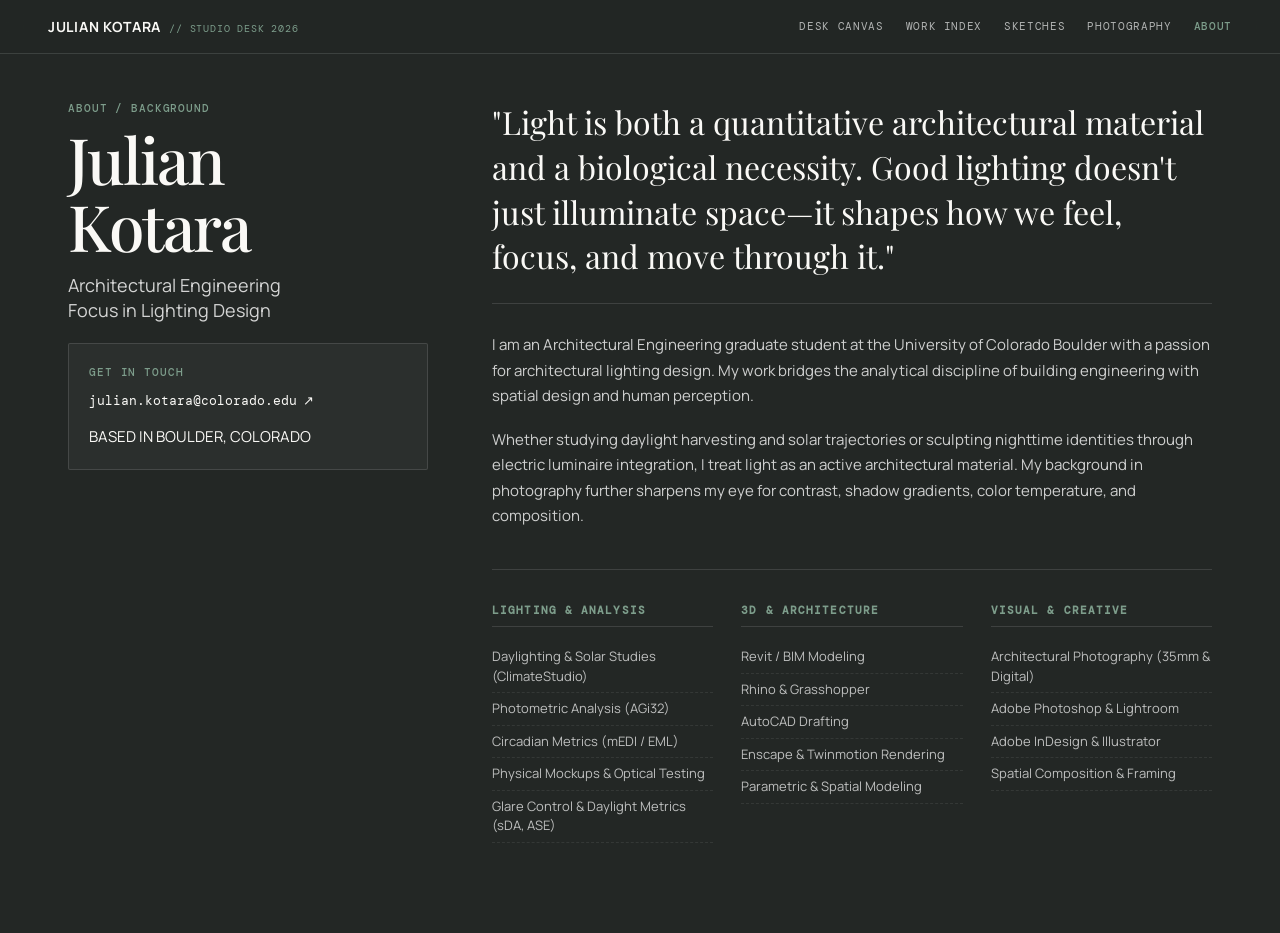
==== commit e6b9f958: "Elevate Interactive Drafting Desk with abstracted architectural vellum plates, inertial pan physics," ====
--- a/about.html
+++ b/about.html
@@ -3,36 +3,28 @@
 <head>
   <meta charset="UTF-8">
   <meta name="viewport" content="width=device-width, initial-scale=1.0">
-  <title>Colophon &amp; Biography — Julian Kotara</title>
+  <title>About — Julian Kotara</title>
   
   <!-- Fonts -->
   <link rel="preconnect" href="https://fonts.googleapis.com">
   <link rel="preconnect" href="https://fonts.gstatic.com" crossorigin>
-  <link href="https://fonts.googleapis.com/css2?family=DM+Mono:ital,wght@0,400;0,500;1,400&family=Manrope:wght@400;500;600;700;800&family=Playfair+Display:ital,wght@0,400;0,500;0,600;0,700;1,400;1,500;1,600&display=swap" rel="stylesheet">
+  <link href="https://fonts.googleapis.com/css2?family=DM+Mono:wght@400;500&family=Manrope:wght@400;500;600;700;800&family=Playfair+Display:ital,wght@0,500;1,500&display=swap" rel="stylesheet">
   
   <link rel="stylesheet" href="styles.css">
-  <link rel="stylesheet" href="runway.css">
 </head>
 <body>
 
   <!-- Navigation -->
-  <header class="monograph-nav" role="banner">
-    <a class="monograph-brand" href="index.html" aria-label="Julian Kotara Monograph Home">
-      <span class="monogram-logo">JK<span>.</span></span>
-      <span class="monograph-volume-tag">VOL. III // RUNWAY EDITION</span>
+  <header class="glass-nav" role="banner">
+    <a class="hud-brand" href="index.html" aria-label="Julian Kotara Drafting Desk">
+      Julian Kotara <span class="hud-brand-sub">// Studio Desk 2026</span>
     </a>
-
-    <div class="nav-chapter-indicator" aria-live="polite">
-      <span class="chapter-pulse-dot" aria-hidden="true"></span>
-      <span>ABOUT // COLOPHON &amp; CV</span>
-    </div>
-
-    <nav class="monograph-nav-links" aria-label="Monograph Navigation">
-      <a href="work.html">Index / Work</a>
-      <a href="sketches.html">Hand Sketches</a>
-      <a href="photography.html">35mm Studies</a>
-      <a href="about.html" class="active">About / Colophon</a>
-      <span class="nav-coords">40°00'N · 105°16'W</span>
+    <nav aria-label="Main navigation">
+      <a href="index.html">Desk Canvas</a>
+      <a href="work.html">Work Index</a>
+      <a href="sketches.html">Sketches</a>
+      <a href="photography.html">Photography</a>
+      <a href="about.html" class="active">About</a>
     </nav>
   </header>
 
--- a/styles.css
+++ b/styles.css
@@ -1,4318 +1,2025 @@
 /* ==========================================================================
-   JULIAN KOTARA — ARCHITECTURAL & LIGHTING DESIGN PORTFOLIO
-   Design Tokens & Modern Responsive Stylesheet
+   JULIAN KOTARA — THE INTERACTIVE DRAFTING DESK DESIGN SYSTEM
+   Slate-Olive Cutting Mat (#232725) · Duo-Tone Vellum Plates (#FAF9F6)
+   Architectural Graphite (#161817) · Technical Sage/Cyan Accents (#7D9D8B)
    ========================================================================== */
 
 :root {
-  /* Haute Editorial Monograph Palette */
-  --field: #ECEAE4;
-  --field-light: #F4F2EC;
-  --field-tint: #FAF9F6;
-  --ink: #161514;
-  --paper: #ECEAE4;
-  --paper-card: #E4E1D7;
-  --glass: rgba(236, 234, 228, 0.92);
-  --glass-dark: rgba(22, 21, 20, 0.88);
-  --line: rgba(22, 21, 20, 0.12);
-  --line-strong: rgba(22, 21, 20, 0.28);
-  --line-light: rgba(255, 255, 255, 0.2);
-  --terracotta: #A8553A;
-  --muted: rgba(22, 21, 20, 0.65);
+  /* Slate-Olive Cutting Mat Field */
+  --desk-bg: #232725;
+  --desk-bg-elevated: #2B312E;
+  --desk-grid: rgba(255, 255, 255, 0.05);        /* Hairline millimeter grid */
+  --desk-grid-major: rgba(255, 255, 255, 0.10);  /* Major coordinate intervals */
+  --desk-border: rgba(255, 255, 255, 0.12);
+  --desk-border-strong: rgba(255, 255, 255, 0.22);
+  
+  /* Duo-Tone Vellum Sheets */
+  --sheet-bg: rgba(250, 249, 246, 0.96);         /* #FAF9F6 translucent vellum */
+  --sheet-surface: #FAF9F6;
+  --sheet-surface-solid: #FFFFFF;
+  --sheet-ink-primary: #161817;                  /* Architectural graphite */
+  --sheet-ink-secondary: #454846;
+  --sheet-ink-muted: #767A77;
+  --sheet-hairline: rgba(22, 24, 23, 0.10);
+  --sheet-border-datum: rgba(22, 24, 23, 0.22);
+  
+  /* Technical Sage & Cyan Registration Accents */
+  --accent-sage: #7D9D8B;                        /* Primary technical accent */
+  --accent-cyan: #7D9D8B;                        /* Registration cyan/sage */
+  --accent-cyan-bright: #95B5A2;
+  --accent-terracotta: #A85A48;
+  --accent-brass: #B38E46;
+  
+  /* Cross-Page Compatible Design Tokens */
+  --field: #232725;
+  --field-light: #2B312E;
+  --field-tint: #323A36;
+  --ink: #FAF9F6;
+  --paper: #FAF9F6;
+  --paper-card: rgba(250, 249, 246, 0.96);
+  --glass: rgba(35, 39, 37, 0.88);
+  --glass-dark: rgba(26, 29, 28, 0.94);
+  --line: rgba(255, 255, 255, 0.12);
+  --line-strong: rgba(255, 255, 255, 0.24);
+  --line-light: rgba(255, 255, 255, 0.08);
+  --muted: rgba(255, 255, 255, 0.65);
 
   /* Typography */
-  --sans: 'Manrope', -apple-system, BlinkMacSystemFont, 'Segoe UI', Roboto, sans-serif;
-  --serif: 'Playfair Display', Georgia, serif;
-  --mono: 'DM Mono', 'SFMono-Regular', Consolas, monospace;
-
-  /* Emil Kowalski Craft Easings */
+  --font-serif: 'Playfair Display', Georgia, serif;
+  --font-sans: 'Manrope', -apple-system, BlinkMacSystemFont, 'Segoe UI', Roboto, sans-serif;
+  --font-mono: 'DM Mono', monospace;
+  --serif: var(--font-serif);
+  --sans: var(--font-sans);
+  --mono: var(--font-mono);
+
+  /* Emil Kowalski Tactile Shadows matching cutting mat tone */
+  --shadow-sheet: 0 14px 40px -8px rgba(16, 18, 17, 0.45), 0 3px 10px rgba(16, 18, 17, 0.25);
+  --shadow-sheet-active: 0 26px 64px -12px rgba(16, 18, 17, 0.65), 0 6px 20px rgba(16, 18, 17, 0.35);
+  --shadow-dock: 0 14px 36px -4px rgba(16, 18, 17, 0.55), 0 2px 8px rgba(16, 18, 17, 0.3);
+  --shadow-modal: 0 36px 84px -16px rgba(16, 18, 17, 0.85), 0 10px 28px rgba(16, 18, 17, 0.45);
+
+  /* Emil Kowalski Directional Easing */
   --ease-out-fast: cubic-bezier(0.16, 1, 0.3, 1);
   --ease-out-expressive: cubic-bezier(0.2, 0.9, 0.1, 1);
-  --ease-in-swift: cubic-bezier(0.7, 0, 0.84, 0);
-
-  /* Layout Spacing */
-  --site-padding: clamp(20px, 5vw, 70px);
-  --section-spacing: clamp(70px, 10vh, 130px);
-  --radius-sm: 2px;
-  --radius-md: 4px;
-  --radius-lg: 8px;
-}
-
+  --ease-in-fast: cubic-bezier(0.7, 0, 0.84, 0);
+  
+  --site-padding: clamp(20px, 4vw, 48px);
+}
 
 /* ==========================================================================
-   Reset & Base Elements
+   Base & Reset
    ========================================================================== */
-
 *, *::before, *::after {
   box-sizing: border-box;
-}
-
-html {
-  scroll-behavior: smooth;
-  -webkit-text-size-adjust: 100%;
-}
-
-body {
   margin: 0;
-  background: var(--field);
-  color: var(--ink);
-  font-family: var(--sans);
-  font-size: 16px;
-  line-height: 1.6;
+  padding: 0;
+}
+
+html, body {
+  width: 100%;
+  height: 100%;
+  background-color: var(--desk-bg);
+  color: #FAF9F6;
+  font-family: var(--font-sans);
+  font-size: 15px;
+  line-height: 1.5;
   -webkit-font-smoothing: antialiased;
   -moz-osx-font-smoothing: grayscale;
-  transition: background-color 0.4s ease;
-}
-
-img {
-  max-width: 100%;
-  height: auto;
-  display: block;
-}
-
-button, a {
+}
+
+body.drafting-desk-body {
+  overflow: hidden;
+}
+
+button {
   font: inherit;
   color: inherit;
-}
-
-button {
   border: none;
   background: none;
   cursor: pointer;
+  outline: none;
+}
+
+a {
+  color: inherit;
+  text-decoration: none;
+}
+
+img {
+  display: block;
+  max-width: 100%;
+  height: auto;
+}
+
+.kicker {
+  font-family: var(--font-mono);
+  font-size: 11px;
+  font-weight: 500;
+  letter-spacing: 0.08em;
+  text-transform: uppercase;
+  color: var(--accent-sage);
+  margin-bottom: 8px;
+}
+
+em {
+  font-family: var(--font-serif);
+  font-style: italic;
+  font-weight: 400;
 }
 
 /* ==========================================================================
-   Typography Utilities
+   Interactive Drafting Viewport & Canvas Surface
    ========================================================================== */
-
-.kicker {
-  font-family: var(--mono);
-  font-size: 11px;
-  font-weight: 500;
+.drafting-viewport {
+  position: absolute;
+  inset: 0;
+  width: 100vw;
+  height: 100vh;
+  overflow: hidden;
+  cursor: grab;
+  user-select: none;
+  touch-action: none;
+}
+
+.drafting-viewport.is-panning {
+  cursor: grabbing;
+}
+
+.drafting-surface {
+  position: absolute;
+  width: 3600px;
+  height: 2800px;
+  top: 0;
+  left: 0;
+  transform-origin: 0 0;
+  background-color: var(--desk-bg);
+  background-image: 
+    linear-gradient(var(--desk-grid-major) 1px, transparent 1px),
+    linear-gradient(90deg, var(--desk-grid-major) 1px, transparent 1px),
+    linear-gradient(var(--desk-grid) 1px, transparent 1px),
+    linear-gradient(90deg, var(--desk-grid) 1px, transparent 1px);
+  background-size: 
+    160px 160px,
+    160px 160px,
+    32px 32px,
+    32px 32px;
+  background-position: -1px -1px;
+  will-change: transform;
+}
+
+/* Surface Datum Coordinate Crosshairs & Scale */
+.surface-datum-marker {
+  position: absolute;
+  font-family: var(--font-mono);
+  font-size: 11px;
+  letter-spacing: 0.12em;
+  color: rgba(255, 255, 255, 0.28);
+  pointer-events: none;
+}
+
+.surface-datum-marker.top-left { top: 48px; left: 48px; }
+.surface-datum-marker.top-right { top: 48px; right: 48px; text-align: right; }
+.surface-datum-marker.bottom-left { bottom: 48px; left: 48px; }
+.surface-datum-marker.bottom-right { bottom: 48px; right: 48px; text-align: right; }
+
+/* ==========================================================================
+   Abstracted Architectural Vellum Sheets (No Literal Skeuomorphism)
+   ========================================================================== */
+.arch-sheet {
+  position: absolute;
+  background: var(--sheet-bg);
+  color: var(--sheet-ink-primary);
+  border: 1px solid var(--sheet-border-datum);
+  box-shadow: var(--shadow-sheet);
+  border-radius: 2px;
+  padding: 24px;
+  cursor: grab;
+  user-select: none;
+  transition: box-shadow 200ms var(--ease-out-fast), border-color 200ms ease;
+  will-change: transform;
+}
+
+.arch-sheet:hover {
+  border-color: rgba(22, 24, 23, 0.45);
+}
+
+.arch-sheet.is-dragging {
+  cursor: grabbing;
+  box-shadow: var(--shadow-sheet-active);
+  border-color: var(--accent-sage);
+}
+
+/* Understated Monochromatic Sheet Taxonomy Tab */
+.sheet-tab {
+  position: absolute;
+  top: -12px;
+  left: 24px;
+  background: var(--sheet-ink-primary);
+  color: #FAF9F6;
+  font-family: var(--font-mono);
+  font-size: 9px;
+  font-weight: 500;
+  letter-spacing: 0.12em;
+  padding: 3px 10px;
+  border-radius: 2px 2px 0 0;
+  pointer-events: none;
+}
+
+/* Crisp Corner Registration Crosshair Ticks (+) */
+.sheet-corner-mark {
+  position: absolute;
+  font-family: var(--font-mono);
+  font-size: 13px;
+  line-height: 1;
+  color: rgba(22, 24, 23, 0.35);
+  pointer-events: none;
+  user-select: none;
+}
+
+.sheet-corner-mark.tl { top: 4px; left: 6px; }
+.sheet-corner-mark.tr { top: 4px; right: 6px; }
+.sheet-corner-mark.bl { bottom: 4px; left: 6px; }
+.sheet-corner-mark.br { bottom: 4px; right: 6px; }
+
+/* Sheet Metadata Header */
+.sheet-meta-bar {
+  display: flex;
+  align-items: center;
+  justify-content: space-between;
+  border-bottom: 1px solid var(--sheet-hairline);
+  padding-bottom: 8px;
+  margin-bottom: 14px;
+  font-family: var(--font-mono);
+  font-size: 10px;
   letter-spacing: 0.08em;
   text-transform: uppercase;
-  color: var(--muted);
-  margin: 0 0 12px;
-}
-
-h1, h2, h3 {
-  font-weight: 600;
-  line-height: 1.05;
-  letter-spacing: -0.04em;
-  margin: 0;
-}
-
-em {
-  font-family: var(--serif);
-  font-weight: 500;
-  font-style: italic;
-}
-
-/* ==========================================================================
-   Navigation Bar
-   ========================================================================== */
-
-.glass-nav {
-  position: fixed;
-  z-index: 100;
-  top: 16px;
-  left: var(--site-padding);
-  right: var(--site-padding);
-  height: 56px;
-  padding: 0 22px;
-  border: 1px solid var(--solar-nav-border, rgba(255, 255, 255, 0.45));
-  border-radius: var(--radius-sm);
-  background: var(--solar-nav-bg, var(--glass));
-  backdrop-filter: blur(16px);
-  -webkit-backdrop-filter: blur(16px);
-  display: flex;
-  align-items: center;
-  justify-content: space-between;
-  box-shadow: 0 4px 20px rgba(0, 0, 0, 0.04);
-  transition: background 0.4s ease, border-color 0.4s ease, box-shadow 0.4s ease;
-}
-
-.monogram {
-  font-size: 22px;
-  font-weight: 800;
-  letter-spacing: -0.06em;
-  text-decoration: none;
-  color: var(--solar-nav-ink, var(--ink));
-  transition: color 0.4s ease;
-}
-
-.monogram span {
-  color: var(--terracotta);
-}
-
-.glass-nav nav {
-  display: flex;
-  gap: 26px;
-}
-
-.glass-nav nav a {
-  font-family: var(--mono);
-  font-size: 11px;
-  font-weight: 500;
-  letter-spacing: 0.08em;
-  text-transform: uppercase;
-  text-decoration: none;
-  color: var(--solar-nav-ink, var(--ink));
-  padding: 6px 0;
-  position: relative;
-  display: inline-block;
-  transition: opacity 0.2s ease, color 0.4s ease, border-color 0.4s ease, transform 100ms cubic-bezier(0.16, 1, 0.3, 1);
-}
-
-.glass-nav nav a:hover {
-  opacity: 0.65;
-}
-
-.glass-nav nav a:active {
-  transform: scale(0.96);
-  transition-duration: 60ms;
-}
-
-.glass-nav nav a.active {
-  border-bottom: 1.5px solid var(--solar-nav-ink, var(--ink));
-}
-
-/* ==========================================================================
-   Homepage — Intro / Hero Section
-   ========================================================================== */
-
-.intro {
-  min-height: 100svh;
-  min-height: 100vh;
-  padding: clamp(120px, 16vh, 180px) var(--site-padding) clamp(40px, 6vh, 70px);
+  color: var(--sheet-ink-muted);
+}
+
+.sheet-stamp {
+  display: inline-flex;
+  align-items: center;
+  gap: 5px;
+  font-weight: 500;
+  color: var(--sheet-ink-primary);
+}
+
+.sheet-meta-sub {
+  color: var(--sheet-ink-muted);
+}
+
+/* Sheet Media Frame with Fine Hairline */
+.sheet-media-frame {
   position: relative;
   overflow: hidden;
-  display: flex;
-  flex-direction: column;
-  justify-content: space-between;
-  background-color: var(--solar-canvas-bg, transparent);
-  transition: background-color 0.4s ease;
-}
-
-/* Organic Background Circles */
-.geo-circle {
-  position: absolute;
-  border-radius: 50%;
-  pointer-events: none;
-  z-index: 1;
-}
-
-.geo-circle-top-left {
-  width: clamp(320px, 46vw, 673.438px);
-  height: clamp(320px, 46vw, 673.438px);
-  top: clamp(-240px, -18vh, -100px);
-  left: clamp(-220px, -12vw, -80px);
-  background-color: rgba(255, 255, 255, var(--solar-circle-alpha, 0.35));
-  border-radius: 50%;
-  z-index: 1;
-  transition: background-color 0.4s ease;
-}
-
-.geo-circle-bottom-right {
-  width: clamp(360px, 52vw, 761.273px);
-  height: clamp(360px, 52vw, 761.273px);
-  bottom: clamp(-260px, -20vh, -100px);
-  right: clamp(-180px, -10vw, -60px);
-  background-color: rgba(255, 255, 255, var(--solar-circle-alpha, 0.35));
-  border-radius: 50%;
-  z-index: 1;
-  transition: background-color 0.4s ease;
-}
-
-.intro-top {
-  position: relative;
-  z-index: 6;
-}
-
-.hero-kicker {
-  position: relative;
-  z-index: 6;
-  color: var(--solar-hero-muted, var(--muted));
-  transition: color 0.4s ease;
-}
-
-.intro h1,
-.hero-title {
-  position: relative;
-  z-index: 6;
-  font-size: clamp(65px, 12vw, 175px);
-  line-height: 0.82;
-  letter-spacing: -0.07em;
-  margin: 16px 0 0;
-  color: var(--solar-title-color, var(--ink));
-  transition: color 0.4s ease;
-}
-
-.intro-body {
-  position: relative;
-  z-index: 2;
-  display: grid;
-  grid-template-columns: 1.15fr 1fr;
-  gap: clamp(30px, 4vw, 60px);
-  align-items: start;
-  margin-top: clamp(40px, 8vh, 90px);
-}
-
-.role {
-  font-size: clamp(20px, 2.4vw, 34px);
-  line-height: 1.15;
-  letter-spacing: -0.04em;
-  font-weight: 500;
-  margin: 0;
-  color: var(--solar-hero-ink, var(--ink));
-  transition: color 0.4s ease;
-}
-
-.intro-copy {
-  font-size: clamp(14px, 1.15vw, 17px);
-  line-height: 1.55;
-  color: var(--solar-hero-ink, var(--ink));
-  max-width: 480px;
-  margin: 0 0 0 auto;
-  transition: color 0.4s ease;
-}
-
-.intro-bottom {
-  position: relative;
-  z-index: 2;
-  display: flex;
-  justify-content: space-between;
-  align-items: center;
-  margin-top: clamp(40px, 6vh, 60px);
-  padding-top: 20px;
-  border-top: 1px solid var(--solar-hero-line, var(--line));
-  color: var(--solar-hero-ink, var(--ink));
-  transition: color 0.4s ease, border-color 0.4s ease;
-}
-
-.explore {
-  display: inline-flex;
-  align-items: center;
-  gap: 8px;
-  font-family: var(--mono);
-  font-size: 11px;
-  font-weight: 500;
-  text-transform: uppercase;
-  letter-spacing: 0.06em;
-  text-decoration: none;
-  padding-bottom: 2px;
-  transition: opacity 150ms ease, transform 100ms cubic-bezier(0.16, 1, 0.3, 1);
-}
-
-.explore:hover {
-  opacity: 0.8;
-}
-
-.explore:active {
-  transform: scale(0.96);
-  transition-duration: 60ms;
-}
-
-.explore span {
-  font-size: 16px;
-  transition: transform 0.2s ease;
-}
-
-.explore:hover span {
-  transform: translateY(3px);
-}
-
-.intro-meta {
-  font-family: var(--mono);
-  font-size: 11px;
-  text-transform: uppercase;
-  letter-spacing: 0.06em;
-  color: var(--muted);
-}
-
-/* ==========================================================================
-   Homepage — Horizontal Selected Work Rail
-   ========================================================================== */
-
-.work-section {
-  padding: var(--section-spacing) 0;
-  background: var(--paper);
-  position: relative;
-  overflow: hidden;
-}
-
-.work-head {
-  padding: 0 var(--site-padding) 40px;
-  display: flex;
-  justify-content: space-between;
-  align-items: flex-end;
-  gap: 30px;
-}
-
-.work-head-text h2 {
-  font-size: clamp(40px, 6vw, 84px);
-  letter-spacing: -0.06em;
-  line-height: 0.95;
-  margin: 10px 0 6px;
-}
-
-.work-head-text p {
-  font-family: var(--mono);
-  font-size: 11px;
-  text-transform: uppercase;
-  letter-spacing: 0.06em;
-  color: var(--muted);
-  margin: 0;
-}
-
-.rail-controls {
-  display: flex;
-  gap: 10px;
-}
-
-.rail-button {
-  width: 46px;
-  height: 46px;
-  border: 1px solid var(--line);
-  background: var(--glass);
-  font-size: 18px;
-  display: flex;
-  align-items: center;
-  justify-content: center;
-  border-radius: var(--radius-sm);
-  cursor: pointer;
-  transition: background-color 150ms ease, color 150ms ease, border-color 150ms ease, transform 100ms cubic-bezier(0.16, 1, 0.3, 1);
-}
-
-.rail-button:hover {
-  background: var(--ink);
-  color: var(--paper);
-  border-color: var(--ink);
-  transform: scale(1.05);
-}
-
-.rail-button:active {
-  transform: scale(0.92);
-  transition-duration: 60ms;
-}
-
-.project-rail {
-  display: flex;
-  gap: 24px;
-  overflow-x: auto;
-  padding: 0 var(--site-padding) 24px;
-  scroll-padding-left: var(--site-padding);
-  scroll-padding-inline: var(--site-padding);
-  scroll-snap-type: x mandatory;
-  scrollbar-width: none;
-  -webkit-overflow-scrolling: touch;
-}
-
-.project-rail::-webkit-scrollbar {
-  display: none;
-}
-
-.project-card {
-  flex: 0 0 min(40vw, 500px);
-  height: min(58vw, 620px);
-  min-height: 420px;
-  position: relative;
-  border-radius: var(--radius-sm);
-  overflow: hidden;
-  scroll-snap-align: start;
-  text-decoration: none;
-  color: #ffffff;
-  display: block;
-  background: #2a2c26;
-  box-shadow: 0 4px 20px rgba(0, 0, 0, 0.08), 0 1px 3px rgba(0, 0, 0, 0.04);
-  transition: transform 120ms cubic-bezier(0.16, 1, 0.3, 1), box-shadow 160ms ease;
-}
-
-.project-card:hover {
-  box-shadow: 0 16px 40px rgba(0, 0, 0, 0.18), 0 2px 8px rgba(0, 0, 0, 0.06);
-}
-
-.project-card:active {
-  transform: scale(0.982);
-  transition-duration: 60ms;
-}
-
-.project-card.wide {
-  flex-basis: min(52vw, 660px);
-}
-
-.project-card img {
+  background: #E8E5DC;
+  border: 1px solid var(--sheet-hairline);
+  margin-bottom: 14px;
+  border-radius: 2px;
+  aspect-ratio: 16 / 10;
+}
+
+.sheet-media-frame img {
   width: 100%;
   height: 100%;
   object-fit: cover;
-  transition: transform 0.65s cubic-bezier(0.16, 1, 0.3, 1);
-}
-
-.project-card:hover img {
-  transform: scale(1.05);
-}
-
-.card-shade {
+  transition: transform 400ms var(--ease-out-expressive);
+}
+
+.arch-sheet:hover .sheet-media-frame img {
+  transform: scale(1.02);
+}
+
+/* Sheet Typography */
+.sheet-title {
+  font-family: var(--font-serif);
+  font-size: 22px;
+  font-weight: 500;
+  letter-spacing: -0.02em;
+  line-height: 1.2;
+  margin-bottom: 6px;
+  color: var(--sheet-ink-primary);
+}
+
+.sheet-desc {
+  font-size: 13px;
+  line-height: 1.55;
+  color: var(--sheet-ink-secondary);
+  margin-bottom: 14px;
+}
+
+/* Architectural Fast-Facts Data Strip */
+.sheet-data-strip {
+  display: grid;
+  grid-template-columns: repeat(2, 1fr);
+  gap: 6px 12px;
+  padding: 8px 10px;
+  background: rgba(22, 24, 23, 0.04);
+  border-radius: 2px;
+  font-family: var(--font-mono);
+  font-size: 10px;
+  margin-bottom: 14px;
+  border: 1px solid rgba(22, 24, 23, 0.06);
+}
+
+.data-tag-label {
+  color: var(--sheet-ink-muted);
+  text-transform: uppercase;
+}
+
+.data-tag-val {
+  color: var(--sheet-ink-primary);
+  font-weight: 500;
+}
+
+/* Sheet Footer Action Strip */
+.sheet-actions {
+  display: flex;
+  justify-content: space-between;
+  align-items: center;
+  padding-top: 10px;
+  border-top: 1px solid var(--sheet-hairline);
+  gap: 10px;
+}
+
+.sheet-btn {
+  font-family: var(--font-mono);
+  font-size: 10px;
+  letter-spacing: 0.06em;
+  text-transform: uppercase;
+  padding: 6px 12px;
+  border: 1px solid var(--sheet-border-datum);
+  border-radius: 2px;
+  background: #FFFFFF;
+  color: var(--sheet-ink-primary);
+  transition: all 120ms ease;
+  white-space: nowrap;
+}
+
+.sheet-btn:hover {
+  background: var(--sheet-ink-primary);
+  color: #FAF9F6;
+  border-color: var(--sheet-ink-primary);
+}
+
+.sheet-btn:active {
+  transform: scale(0.975);
+}
+
+/* Multi-Thumbnail Strip for Sketches & Photo */
+.sheet-strip {
+  display: grid;
+  grid-template-columns: repeat(3, 1fr);
+  gap: 8px;
+  margin-bottom: 14px;
+}
+
+.sheet-strip-thumb {
+  aspect-ratio: 4 / 3;
+  overflow: hidden;
+  background: #E8E5DC;
+  border: 1px solid var(--sheet-hairline);
+  border-radius: 2px;
+}
+
+.sheet-strip-thumb img {
+  width: 100%;
+  height: 100%;
+  object-fit: cover;
+  transition: transform 300ms ease;
+}
+
+.arch-sheet:hover .sheet-strip-thumb img {
+  transform: scale(1.03);
+}
+
+/* ==========================================================================
+   Spatial Constellation Positions (Subtle Organic Offsets -1.5° to +2°)
+   ========================================================================== */
+.sheet-hero-main {
+  width: 580px;
+  top: 1080px;
+  left: 1400px;
+  z-index: 10;
+}
+
+.hero-lead-title {
+  font-family: var(--font-serif);
+  font-size: 34px;
+  font-weight: 500;
+  line-height: 1.1;
+  letter-spacing: -0.03em;
+  margin-bottom: 14px;
+  color: var(--sheet-ink-primary);
+}
+
+.hero-lead-title em {
+  color: var(--accent-sage);
+}
+
+.hero-lead-quote {
+  font-size: 14px;
+  line-height: 1.6;
+  color: var(--sheet-ink-secondary);
+  margin-bottom: 18px;
+}
+
+.sheet-project-lobby {
+  width: 460px;
+  top: 860px;
+  left: 780px;
+  transform: rotate(-1.5deg);
+}
+
+.sheet-project-museum {
+  width: 480px;
+  top: 720px;
+  left: 2100px;
+  transform: rotate(1.8deg);
+}
+
+.sheet-project-bench {
+  width: 460px;
+  top: 1540px;
+  left: 840px;
+  transform: rotate(1.1deg);
+}
+
+.sheet-project-mountain {
+  width: 460px;
+  top: 1480px;
+  left: 2040px;
+  transform: rotate(-1.2deg);
+}
+
+.sheet-sketches {
+  width: 500px;
+  top: 1820px;
+  left: 1440px;
+  transform: rotate(-0.7deg);
+}
+
+.sheet-photo {
+  width: 480px;
+  top: 420px;
+  left: 1440px;
+  transform: rotate(0.9deg);
+}
+
+/* ==========================================================================
+   Top HUD Bar & Global Navigation
+   ========================================================================== */
+.desk-hud-top,
+.glass-nav {
+  position: fixed;
+  top: 0;
+  left: 0;
+  right: 0;
+  z-index: 1000;
+  display: flex;
+  align-items: center;
+  justify-content: space-between;
+  padding: 14px var(--site-padding);
+  background: rgba(35, 39, 37, 0.88);
+  backdrop-filter: blur(14px);
+  -webkit-backdrop-filter: blur(14px);
+  border-bottom: 1px solid var(--desk-border);
+}
+
+.hud-left,
+.hud-nav,
+.hud-right,
+.glass-nav nav,
+.glass-nav .monogram {
+  display: flex;
+  align-items: center;
+}
+
+.hud-brand,
+.monogram {
+  font-family: var(--font-sans);
+  font-size: 14px;
+  font-weight: 700;
+  letter-spacing: 0.05em;
+  text-transform: uppercase;
+  color: #FAF9F6;
+  display: flex;
+  align-items: baseline;
+  gap: 8px;
+}
+
+.hud-brand-sub {
+  font-family: var(--font-mono);
+  font-size: 10px;
+  font-weight: 400;
+  color: var(--accent-sage);
+  letter-spacing: 0.08em;
+}
+
+.hud-nav,
+.glass-nav nav {
+  display: flex;
+  align-items: center;
+  gap: 22px;
+}
+
+.hud-link,
+.glass-nav nav a {
+  font-family: var(--font-mono);
+  font-size: 11px;
+  letter-spacing: 0.06em;
+  text-transform: uppercase;
+  color: rgba(255, 255, 255, 0.65);
+  transition: color 120ms ease;
+  position: relative;
+  padding: 4px 0;
+}
+
+.hud-link:hover,
+.glass-nav nav a:hover {
+  color: #FFFFFF;
+}
+
+.hud-link.active,
+.glass-nav nav a.active {
+  color: var(--accent-sage);
+  font-weight: 500;
+}
+
+.hud-coords {
+  font-family: var(--font-mono);
+  font-size: 11px;
+  letter-spacing: 0.08em;
+  color: rgba(255, 255, 255, 0.55);
+}
+
+/* ==========================================================================
+   Camera Glide Dock (Bottom Fixed)
+   ========================================================================== */
+.camera-dock-wrap {
+  position: fixed;
+  bottom: 24px;
+  left: 0;
+  right: 0;
+  z-index: 1000;
+  display: flex;
+  justify-content: center;
+  pointer-events: none;
+}
+
+.camera-dock {
+  pointer-events: auto;
+  display: inline-flex;
+  align-items: center;
+  background: rgba(35, 39, 37, 0.94);
+  backdrop-filter: blur(18px);
+  -webkit-backdrop-filter: blur(18px);
+  border: 1px solid var(--desk-border-strong);
+  box-shadow: var(--shadow-dock);
+  padding: 5px;
+  border-radius: 40px;
+  gap: 4px;
+  overflow-x: auto;
+  max-width: calc(100vw - 32px);
+}
+
+.dock-item {
+  font-family: var(--font-mono);
+  font-size: 11px;
+  letter-spacing: 0.06em;
+  text-transform: uppercase;
+  padding: 7px 14px;
+  border-radius: 20px;
+  color: rgba(255, 255, 255, 0.72);
+  background: transparent;
+  white-space: nowrap;
+  transition: all 140ms var(--ease-out-fast);
+}
+
+.dock-item:hover {
+  color: #FFFFFF;
+  background: rgba(255, 255, 255, 0.08);
+}
+
+.dock-item.active {
+  background: #FAF9F6;
+  color: var(--desk-bg);
+  font-weight: 600;
+}
+
+.dock-item:active {
+  transform: scale(0.975);
+}
+
+/* Zoom HUD Controls */
+.desk-zoom-hud {
+  position: fixed;
+  bottom: 24px;
+  right: 24px;
+  z-index: 1000;
+  display: flex;
+  gap: 6px;
+  pointer-events: auto;
+}
+
+.zoom-btn {
+  width: 36px;
+  height: 36px;
+  border-radius: 50%;
+  background: rgba(35, 39, 37, 0.94);
+  border: 1px solid var(--desk-border);
+  color: #FFFFFF;
+  font-family: var(--font-mono);
+  font-size: 15px;
+  display: flex;
+  align-items: center;
+  justify-content: center;
+  box-shadow: var(--shadow-dock);
+  transition: all 120ms ease;
+}
+
+.zoom-btn:hover {
+  background: #FAF9F6;
+  color: var(--desk-bg);
+  border-color: #FAF9F6;
+}
+
+.zoom-btn:active {
+  transform: scale(0.96);
+}
+
+/* ==========================================================================
+   High-Resolution Architectural Inspection Modal
+   ========================================================================== */
+.sheet-modal {
+  position: fixed;
+  inset: 0;
+  z-index: 2000;
+  background: rgba(18, 20, 19, 0.88);
+  backdrop-filter: blur(16px);
+  -webkit-backdrop-filter: blur(16px);
+  display: flex;
+  align-items: center;
+  justify-content: center;
+  padding: 24px;
+  opacity: 0;
+  pointer-events: none;
+  transition: opacity 200ms var(--ease-out-fast);
+}
+
+.sheet-modal.is-open {
+  opacity: 1;
+  pointer-events: auto;
+}
+
+.modal-dialog {
+  background: var(--sheet-bg);
+  color: var(--sheet-ink-primary);
+  width: min(920px, 94vw);
+  max-height: 92vh;
+  overflow-y: auto;
+  border-radius: 3px;
+  border: 1px solid var(--sheet-border-datum);
+  box-shadow: var(--shadow-modal);
+  padding: 32px;
+  position: relative;
+}
+
+.modal-header-nav {
+  display: flex;
+  align-items: center;
+  justify-content: space-between;
+  border-bottom: 1px solid var(--sheet-hairline);
+  padding-bottom: 12px;
+  margin-bottom: 16px;
+}
+
+.modal-header-left {
+  display: flex;
+  align-items: center;
+  gap: 10px;
+}
+
+.modal-code {
+  font-family: var(--font-mono);
+  font-size: 11px;
+  font-weight: 500;
+  letter-spacing: 0.1em;
+  color: var(--accent-sage);
+}
+
+.modal-badge {
+  font-family: var(--font-mono);
+  font-size: 9px;
+  letter-spacing: 0.08em;
+  text-transform: uppercase;
+  background: rgba(22, 24, 23, 0.08);
+  padding: 2px 8px;
+  border-radius: 2px;
+  color: var(--sheet-ink-secondary);
+}
+
+.modal-header-actions {
+  display: flex;
+  align-items: center;
+  gap: 6px;
+}
+
+.modal-nav-arrow,
+.modal-close-btn {
+  width: 32px;
+  height: 32px;
+  border-radius: 2px;
+  border: 1px solid var(--sheet-hairline);
+  background: #FFFFFF;
+  color: var(--sheet-ink-primary);
+  font-family: var(--font-mono);
+  font-size: 14px;
+  display: flex;
+  align-items: center;
+  justify-content: center;
+  transition: all 120ms ease;
+}
+
+.modal-nav-arrow:hover,
+.modal-close-btn:hover {
+  background: var(--sheet-ink-primary);
+  color: #FAF9F6;
+  border-color: var(--sheet-ink-primary);
+}
+
+.modal-nav-arrow:active,
+.modal-close-btn:active {
+  transform: scale(0.96);
+}
+
+.modal-title-wrap {
+  margin-bottom: 18px;
+}
+
+.modal-title {
+  font-family: var(--font-serif);
+  font-size: clamp(26px, 3.5vw, 36px);
+  font-weight: 500;
+  letter-spacing: -0.03em;
+  line-height: 1.15;
+  color: var(--sheet-ink-primary);
+  margin-bottom: 4px;
+}
+
+.modal-subtitle {
+  font-family: var(--font-mono);
+  font-size: 12px;
+  letter-spacing: 0.06em;
+  color: var(--sheet-ink-muted);
+}
+
+.modal-media-frame {
+  position: relative;
+  background: #E8E5DC;
+  border: 1px solid var(--sheet-hairline);
+  border-radius: 2px;
+  overflow: hidden;
+  margin-bottom: 12px;
+}
+
+.modal-media-frame img {
+  width: 100%;
+  aspect-ratio: 16 / 9.5;
+  object-fit: cover;
+}
+
+.modal-caption {
+  font-family: var(--font-mono);
+  font-size: 10px;
+  letter-spacing: 0.06em;
+  color: var(--sheet-ink-muted);
+  padding: 8px 12px;
+  background: rgba(22, 24, 23, 0.03);
+  border-top: 1px solid var(--sheet-hairline);
+}
+
+/* Modal Thumbnail Gallery Switcher */
+.modal-gallery-tabs {
+  display: flex;
+  gap: 8px;
+  overflow-x: auto;
+  padding-bottom: 8px;
+  margin-bottom: 22px;
+}
+
+.modal-thumb-btn {
+  position: relative;
+  width: 76px;
+  height: 52px;
+  flex-shrink: 0;
+  border: 1.5px solid var(--sheet-hairline);
+  border-radius: 2px;
+  overflow: hidden;
+  background: #E8E5DC;
+  cursor: pointer;
+  transition: all 140ms ease;
+}
+
+.modal-thumb-btn img {
+  width: 100%;
+  height: 100%;
+  object-fit: cover;
+}
+
+.modal-thumb-btn .thumb-idx {
   position: absolute;
-  inset: 0;
-  background: linear-gradient(180deg, rgba(0, 0, 0, 0.05) 30%, rgba(0, 0, 0, 0.8) 100%);
-  transition: opacity 0.3s ease;
-}
-
-.project-card:hover .card-shade {
-  background: linear-gradient(180deg, rgba(0, 0, 0, 0.1) 20%, rgba(0, 0, 0, 0.88) 100%);
-}
-
-.project-index {
-  position: absolute;
-  top: 18px;
-  left: 20px;
-  font-family: var(--mono);
-  font-size: 11px;
-  font-weight: 500;
-  letter-spacing: 0.05em;
-}
-
-.open-mark {
-  position: absolute;
-  top: 18px;
-  right: 20px;
-  font-size: 20px;
-  transition: transform 0.25s ease;
-}
-
-.project-card:hover .open-mark {
-  transform: translate(3px, -3px);
-}
-
-.card-copy {
-  position: absolute;
-  left: 22px;
-  right: 22px;
-  bottom: 22px;
-}
-
-.card-copy strong {
-  display: block;
-  font-size: clamp(22px, 2.6vw, 36px);
+  bottom: 2px;
+  right: 2px;
+  background: rgba(22, 24, 23, 0.75);
+  color: #FFFFFF;
+  font-family: var(--font-mono);
+  font-size: 8px;
+  padding: 1px 4px;
+  border-radius: 1px;
+}
+
+.modal-thumb-btn:hover {
+  border-color: var(--sheet-ink-primary);
+}
+
+.modal-thumb-btn.active {
+  border-color: var(--accent-sage);
+  box-shadow: 0 0 0 1.5px var(--accent-sage);
+}
+
+/* Modal Narrative & Specs Split */
+.modal-details-grid {
+  display: grid;
+  grid-template-columns: 1.2fr 1fr;
+  gap: 28px;
+  border-top: 1px solid var(--sheet-hairline);
+  padding-top: 20px;
+}
+
+.modal-lead {
+  font-family: var(--font-serif);
+  font-size: 17px;
+  font-weight: 500;
+  line-height: 1.45;
+  color: var(--sheet-ink-primary);
+  margin-bottom: 12px;
+}
+
+.modal-desc {
+  font-size: 13px;
+  line-height: 1.65;
+  color: var(--sheet-ink-secondary);
+  margin-bottom: 20px;
+}
+
+.modal-actions {
+  display: flex;
+  gap: 12px;
+}
+
+.modal-primary-link {
+  display: inline-flex;
+  align-items: center;
+  font-family: var(--font-mono);
+  font-size: 11px;
+  letter-spacing: 0.08em;
+  text-transform: uppercase;
+  padding: 9px 18px;
+  background: var(--sheet-ink-primary);
+  color: #FAF9F6;
+  border-radius: 2px;
+  transition: all 120ms ease;
+}
+
+.modal-primary-link:hover {
+  background: var(--accent-sage);
+  color: #FFFFFF;
+}
+
+.modal-primary-link:active {
+  transform: scale(0.975);
+}
+
+.specs-heading {
+  font-family: var(--font-mono);
+  font-size: 11px;
+  letter-spacing: 0.08em;
+  text-transform: uppercase;
+  color: var(--accent-sage);
+  margin-bottom: 12px;
+}
+
+.modal-specs-grid {
+  display: flex;
+  flex-direction: column;
+  gap: 8px;
+}
+
+.modal-spec-item {
+  display: flex;
+  justify-content: space-between;
+  align-items: baseline;
+  padding: 7px 10px;
+  background: rgba(22, 24, 23, 0.04);
+  border-radius: 2px;
+  font-family: var(--font-mono);
+  font-size: 11px;
+  border: 1px solid rgba(22, 24, 23, 0.05);
+}
+
+.spec-label {
+  color: var(--sheet-ink-muted);
+  text-transform: uppercase;
+  font-size: 10px;
+}
+
+.spec-value {
+  color: var(--sheet-ink-primary);
+  font-weight: 500;
+  text-align: right;
+}
+
+/* ==========================================================================
+   Harmonized Subpages (about.html, work.html, sketches.html, photography.html)
+   ========================================================================== */
+.about-page-wrap,
+.photo-container,
+.sketches-container,
+.sub-hero,
+.project-detail {
+  padding-top: 100px !important;
+  max-width: 1240px;
+  margin: 0 auto;
+  padding-left: var(--site-padding);
+  padding-right: var(--site-padding);
+  padding-bottom: 90px;
+  color: #FAF9F6;
+}
+
+/* --------------------------------------------------------------------------
+   Work Index Page (work.html)
+   -------------------------------------------------------------------------- */
+.sub-hero h1 {
+  font-family: var(--font-serif);
+  font-size: clamp(38px, 5.5vw, 68px);
+  font-weight: 500;
+  letter-spacing: -0.03em;
   line-height: 1.05;
-  letter-spacing: -0.05em;
-  font-weight: 600;
-}
-
-.card-copy small {
-  display: block;
-  margin-top: 10px;
-  font-family: var(--mono);
-  font-size: 10px;
-  letter-spacing: 0.07em;
-  text-transform: uppercase;
-  opacity: 0.85;
-}
-
-/* ==========================================================================
-   Homepage — About / Contact Section
-   ========================================================================== */
-
-.about {
-  padding: var(--section-spacing) var(--site-padding);
-  background: var(--ink);
-  color: var(--paper);
-  display: grid;
-  grid-template-columns: 1.2fr 0.8fr;
-  gap: clamp(40px, 8vw, 100px);
-  align-items: center;
-}
-
-.about .kicker {
-  grid-column: 1 / -1;
-  color: var(--field-light);
-}
-
-.about h2 {
-  font-size: clamp(40px, 5.5vw, 80px);
-  line-height: 0.96;
-  letter-spacing: -0.06em;
-  margin: 0;
-}
-
-.about-content p {
-  font-size: clamp(15px, 1.2vw, 18px);
-  line-height: 1.6;
-  color: rgba(236, 233, 223, 0.85);
-  margin: 0 0 36px;
-}
-
-.contact-link {
-  display: inline-flex;
-  align-items: center;
+  margin-bottom: 16px;
+}
+
+.work-categories {
+  display: flex;
+  flex-direction: column;
+  gap: 48px;
+  margin-top: 36px;
+}
+
+.work-group-title {
+  font-family: var(--font-mono);
+  font-size: 11px;
+  letter-spacing: 0.1em;
+  text-transform: uppercase;
+  color: var(--accent-sage);
+  border-bottom: 1px solid var(--desk-border);
+  padding-bottom: 10px;
+  margin-bottom: 18px;
+}
+
+.work-list {
+  display: flex;
+  flex-direction: column;
   gap: 10px;
-  color: var(--paper);
-  font-size: clamp(18px, 1.8vw, 24px);
-  text-decoration: none;
-  border-bottom: 1.5px solid var(--paper);
-  padding-bottom: 6px;
-  font-family: var(--sans);
-  font-weight: 500;
-  transition: all 0.2s ease;
-}
-
-.contact-link:hover {
-  color: var(--field-light);
-  border-color: var(--field-light);
-}
-
-/* ==========================================================================
-   Work Index Page (work.html)
-   ========================================================================== */
-
-.subpage {
-  background: var(--paper);
-  min-height: 100vh;
-  color: var(--ink);
-}
-
-.sub-hero {
-  padding: clamp(130px, 18vh, 200px) var(--site-padding) clamp(60px, 10vh, 100px);
-  max-width: 1400px;
-  margin: 0 auto;
-}
-
-.sub-hero h1 {
-  font-size: clamp(52px, 8.5vw, 120px);
-  line-height: 0.9;
-  letter-spacing: -0.07em;
-  margin: 20px 0 40px;
-}
-
-.work-categories {
-  display: flex;
-  flex-direction: column;
-  gap: 70px;
-  margin-top: 50px;
-}
-
-.work-group-title {
-  font-family: var(--mono);
-  font-size: 12px;
-  letter-spacing: 0.08em;
-  text-transform: uppercase;
-  color: var(--muted);
-  border-bottom: 1px solid var(--line-strong);
-  padding-bottom: 12px;
-  margin-bottom: 0;
-}
-
-.work-list {
-  display: flex;
-  flex-direction: column;
 }
 
 .work-list-item {
   display: grid;
-  grid-template-columns: 50px 96px 1.5fr 1fr 40px;
+  grid-template-columns: 48px 100px 1fr auto auto;
   align-items: center;
   gap: 20px;
-  padding: 18px 0;
-  border-bottom: 1px solid var(--line);
-  transition: background-color 150ms ease, padding-left 150ms cubic-bezier(0.16, 1, 0.3, 1), transform 100ms cubic-bezier(0.16, 1, 0.3, 1);
-  text-decoration: none;
-  color: var(--ink);
+  padding: 16px 20px;
+  background: rgba(255, 255, 255, 0.04);
+  border: 1px solid var(--desk-border);
+  border-radius: 2px;
+  transition: all 160ms var(--ease-out-fast);
 }
 
 .work-list-item:hover {
-  padding-left: 10px;
-  background: rgba(31, 35, 27, 0.035);
+  background: rgba(255, 255, 255, 0.08);
+  border-color: var(--accent-sage);
+  transform: translateX(4px);
 }
 
 .work-list-item:active {
   transform: scale(0.99);
-  transition-duration: 60ms;
-}
-
-.work-list-item .item-num {
-  font-family: var(--mono);
-  font-size: 12px;
-  color: var(--muted);
+}
+
+.item-num {
+  font-family: var(--font-mono);
+  font-size: 11px;
+  color: var(--accent-sage);
 }
 
 .work-list-thumb {
-  width: 96px;
-  height: 64px;
-  border-radius: 4px;
+  width: 100px;
+  height: 65px;
+  border-radius: 2px;
   overflow: hidden;
-  background: #20241b;
-  box-shadow: 0 4px 12px rgba(0, 0, 0, 0.1);
+  border: 1px solid var(--desk-border);
+  background: #1A1C1B;
 }
 
 .work-list-thumb img {
   width: 100%;
   height: 100%;
   object-fit: cover;
-  transition: transform 0.35s ease;
-}
-
-.work-list-item:hover .work-list-thumb img {
-  transform: scale(1.08);
 }
 
 .work-list-item strong {
-  font-size: clamp(18px, 2.4vw, 36px);
-  line-height: 1.1;
-  letter-spacing: -0.04em;
-}
-
-.work-list-item .item-type {
-  font-family: var(--mono);
-  font-size: 11px;
-  text-transform: uppercase;
-  letter-spacing: 0.06em;
-  color: var(--muted);
-}
-
-.work-list-item .item-arrow {
-  font-size: 22px;
-  text-align: right;
-  transition: transform 0.2s ease;
+  font-family: var(--font-serif);
+  font-size: 19px;
+  font-weight: 500;
+  letter-spacing: -0.01em;
+  color: #FAF9F6;
+}
+
+.item-type {
+  font-family: var(--font-mono);
+  font-size: 11px;
+  color: rgba(255, 255, 255, 0.6);
+}
+
+.item-arrow {
+  font-family: var(--font-mono);
+  font-size: 14px;
+  color: var(--accent-sage);
+  transition: transform 140ms ease;
 }
 
 .work-list-item:hover .item-arrow {
-  transform: translate(4px, -4px);
-}
-
-@media (max-width: 768px) {
-  .work-list-item {
-    grid-template-columns: 35px 70px 1fr 30px;
-    gap: 12px;
-  }
-  .work-list-thumb {
-    width: 70px;
-    height: 48px;
-  }
-  .work-list-item .item-type {
-    display: none;
-  }
-}
-
-
-/* ==========================================================================
-   Architectural & Lighting Project Detail Template (FMSP / HOK Style)
-   ========================================================================== */
-
-.project-page {
-  background: var(--paper);
-  min-height: 100vh;
-  color: var(--ink);
-}
-
-.project-detail {
-  padding: clamp(110px, 15vh, 160px) var(--site-padding) 100px;
-  max-width: 1440px;
-  margin: 0 auto;
-}
-
+  transform: translate(2px, -2px);
+}
+
+/* --------------------------------------------------------------------------
+   About Page (about.html)
+   -------------------------------------------------------------------------- */
+.about-grid {
+  display: grid;
+  grid-template-columns: 360px 1fr;
+  gap: 64px;
+}
+
+.about-sticky h1 {
+  font-family: var(--font-serif);
+  font-size: clamp(40px, 5vw, 64px);
+  font-weight: 500;
+  line-height: 1.05;
+  letter-spacing: -0.03em;
+  margin-bottom: 14px;
+}
+
+.about-sticky .role {
+  font-size: 18px;
+  color: rgba(255, 255, 255, 0.8);
+  margin-bottom: 24px;
+  line-height: 1.4;
+}
+
+.about-contact-box {
+  background: rgba(255, 255, 255, 0.04);
+  border: 1px solid var(--desk-border);
+  border-radius: 2px;
+  padding: 20px;
+  margin-top: 20px;
+}
+
+.contact-link {
+  font-family: var(--font-mono);
+  font-size: 13px;
+  color: #FAF9F6;
+  display: inline-flex;
+  align-items: center;
+  gap: 6px;
+  transition: color 120ms ease;
+}
+
+.contact-link:hover {
+  color: var(--accent-sage);
+}
+
+.about-statement {
+  font-family: var(--font-serif);
+  font-size: clamp(22px, 2.5vw, 32px);
+  font-weight: 400;
+  line-height: 1.4;
+  color: #FAF9F6;
+  margin-bottom: 28px;
+  padding-bottom: 24px;
+  border-bottom: 1px solid var(--desk-border);
+}
+
+.about-narrative p {
+  font-size: 15px;
+  line-height: 1.7;
+  color: rgba(255, 255, 255, 0.78);
+  margin-bottom: 18px;
+}
+
+.skills-grid {
+  display: grid;
+  grid-template-columns: repeat(3, 1fr);
+  gap: 28px;
+  margin-top: 40px;
+  padding-top: 32px;
+  border-top: 1px solid var(--desk-border);
+}
+
+.skill-col h4 {
+  font-family: var(--font-mono);
+  font-size: 11px;
+  letter-spacing: 0.1em;
+  text-transform: uppercase;
+  color: var(--accent-sage);
+  margin-bottom: 14px;
+  padding-bottom: 8px;
+  border-bottom: 1px solid var(--desk-border);
+}
+
+.skill-col ul {
+  list-style: none;
+}
+
+.skill-col li {
+  font-size: 13px;
+  color: rgba(255, 255, 255, 0.7);
+  padding: 6px 0;
+  border-bottom: 1px dashed rgba(255, 255, 255, 0.08);
+}
+
+/* --------------------------------------------------------------------------
+   Project Detail Template (project-page.js)
+   -------------------------------------------------------------------------- */
 .project-back-nav {
-  display: inline-flex;
-  align-items: center;
-  gap: 8px;
-  font-family: var(--mono);
-  font-size: 11px;
-  font-weight: 500;
-  text-transform: uppercase;
-  letter-spacing: 0.06em;
-  text-decoration: none;
-  margin-bottom: 40px;
-  color: var(--ink);
-  transition: opacity 0.2s ease;
+  font-family: var(--font-mono);
+  font-size: 11px;
+  letter-spacing: 0.08em;
+  text-transform: uppercase;
+  color: var(--accent-sage);
+  display: inline-block;
+  margin-bottom: 20px;
+  transition: color 120ms ease;
 }
 
 .project-back-nav:hover {
-  opacity: 0.6;
-}
-
-.project-header {
-  margin-bottom: 45px;
+  color: #FFFFFF;
 }
 
 .project-header h1 {
-  font-size: clamp(48px, 7.5vw, 105px);
-  line-height: 0.92;
-  letter-spacing: -0.06em;
-  margin: 12px 0 0;
-}
-
-/* Fast-Facts Project Specifications Bar */
+  font-family: var(--font-serif);
+  font-size: clamp(38px, 5.5vw, 68px);
+  font-weight: 500;
+  letter-spacing: -0.03em;
+  line-height: 1.05;
+  margin-bottom: 24px;
+}
+
+/* Fast-Facts Specification Bar */
 .project-facts-bar {
   display: grid;
-  grid-template-columns: repeat(auto-fit, minmax(180px, 1fr));
-  gap: 24px;
-  padding: 26px 0;
-  border-top: 1px solid var(--line-strong);
-  border-bottom: 1px solid var(--line-strong);
-  margin: 40px 0 50px;
+  grid-template-columns: repeat(auto-fit, minmax(200px, 1fr));
+  gap: 16px;
+  padding: 16px 20px;
+  background: rgba(255, 255, 255, 0.04);
+  border: 1px solid var(--desk-border);
+  border-radius: 2px;
+  margin-bottom: 32px;
 }
 
 .fact-item {
   display: flex;
   flex-direction: column;
-  gap: 5px;
+  gap: 4px;
 }
 
 .fact-label {
-  font-family: var(--mono);
+  font-family: var(--font-mono);
   font-size: 10px;
-  text-transform: uppercase;
-  letter-spacing: 0.08em;
-  color: var(--muted);
+  letter-spacing: 0.1em;
+  text-transform: uppercase;
+  color: var(--accent-sage);
 }
 
 .fact-value {
-  font-size: 14px;
-  font-weight: 600;
-  letter-spacing: -0.01em;
-}
-
-/* Featured Hero Image */
+  font-size: 13px;
+  font-weight: 500;
+  color: #FAF9F6;
+}
+
 .project-hero-media {
-  width: 100%;
-  border-radius: var(--radius-sm);
+  border: 1px solid var(--desk-border);
+  border-radius: 2px;
   overflow: hidden;
-  margin-bottom: 60px;
-  background: #2a2c26;
+  margin-bottom: 40px;
 }
 
 .project-hero-media img {
   width: 100%;
-  max-height: 78vh;
+  aspect-ratio: 16 / 9;
   object-fit: cover;
 }
 
-/* Editorial Concept & Narrative */
 .project-story {
   display: grid;
-  grid-template-columns: 1.35fr 0.65fr;
-  gap: clamp(40px, 8vw, 100px);
-  margin: 60px 0 80px;
+  grid-template-columns: 1.5fr 1fr;
+  gap: 48px;
+  margin-bottom: 48px;
+  border-bottom: 1px solid var(--desk-border);
+  padding-bottom: 48px;
 }
 
 .story-lead {
-  font-family: var(--serif);
-  font-size: clamp(24px, 2.8vw, 40px);
-  line-height: 1.25;
-  letter-spacing: -0.02em;
-  margin: 0 0 30px;
-  color: var(--ink);
+  font-family: var(--font-serif);
+  font-size: clamp(20px, 2.5vw, 28px);
+  font-weight: 400;
+  line-height: 1.4;
+  color: #FAF9F6;
+  margin-bottom: 20px;
 }
 
 .story-paragraphs p {
-  font-size: clamp(15px, 1.15vw, 18px);
+  font-size: 15px;
   line-height: 1.7;
-  color: #33382d;
-  margin: 0 0 20px;
+  color: rgba(255, 255, 255, 0.78);
+  margin-bottom: 16px;
 }
 
 .story-sidebar {
-  background: var(--paper-card);
-  padding: 30px;
-  border-radius: var(--radius-sm);
-  border-left: 3px solid var(--ink);
+  background: rgba(255, 255, 255, 0.03);
+  border: 1px solid var(--desk-border);
+  border-radius: 2px;
+  padding: 24px;
   height: fit-content;
 }
 
 .story-sidebar h3 {
-  font-family: var(--mono);
-  font-size: 11px;
-  text-transform: uppercase;
-  letter-spacing: 0.08em;
-  color: var(--muted);
-  margin: 0 0 16px;
+  font-family: var(--font-mono);
+  font-size: 11px;
+  letter-spacing: 0.1em;
+  text-transform: uppercase;
+  color: var(--accent-sage);
+  margin-bottom: 14px;
+  padding-bottom: 8px;
+  border-bottom: 1px solid var(--desk-border);
 }
 
 .story-sidebar ul {
   list-style: none;
-  padding: 0;
-  margin: 0;
 }
 
 .story-sidebar li {
   font-size: 13px;
-  line-height: 1.6;
-  padding: 10px 0;
-  border-bottom: 1px solid var(--line);
-}
-
-.story-sidebar li:last-child {
-  border-bottom: none;
-}
-
-/* ==========================================================================
-   Modular Visual Storytelling Grids & Placeholders
-   ========================================================================== */
-
+  line-height: 1.5;
+  color: rgba(255, 255, 255, 0.75);
+  padding: 7px 0;
+  border-bottom: 1px dashed rgba(255, 255, 255, 0.08);
+}
+
+/* Modular Visual Storytelling Sections */
 .visual-section {
-  margin: 70px 0;
+  margin-bottom: 48px;
 }
 
 .visual-section-title {
-  font-family: var(--mono);
-  font-size: 11px;
-  text-transform: uppercase;
-  letter-spacing: 0.08em;
-  color: var(--muted);
-  margin-bottom: 20px;
-}
-
-/* Full Width Figure */
-.figure-full {
-  margin: 0 0 50px;
-}
-
-.figure-full img {
-  width: 100%;
-  height: auto;
-  max-height: 75vh;
-  object-fit: contain;
-  border-radius: var(--radius-sm);
-  display: block;
-}
-
-.figure-caption {
-  font-family: var(--mono);
-  font-size: 11px;
-  color: var(--muted);
-  margin-top: 10px;
-  display: flex;
-  justify-content: space-between;
-}
-
-/* Two-Column Diptych (e.g. Day vs Night / Plan vs Render) */
+  font-family: var(--font-mono);
+  font-size: 11px;
+  letter-spacing: 0.1em;
+  text-transform: uppercase;
+  color: var(--accent-sage);
+  margin-bottom: 16px;
+}
+
 .figure-duo {
   display: grid;
-  grid-template-columns: 1fr 1fr;
-  gap: 24px;
-  margin: 0 0 50px;
+  grid-template-columns: repeat(2, 1fr);
+  gap: 20px;
 }
 
 .figure-item {
-  display: flex;
-  flex-direction: column;
+  border: 1px solid var(--desk-border);
+  border-radius: 2px;
+  overflow: hidden;
+  background: rgba(255, 255, 255, 0.03);
 }
 
 .figure-item img {
   width: 100%;
-  height: auto;
-  max-height: 70vh;
-  object-fit: contain;
-  border-radius: var(--radius-sm);
-  display: block;
-}
-
-/* Three-Column Details Grid */
-.figure-trio {
-  display: grid;
-  grid-template-columns: repeat(3, 1fr);
-  gap: 20px;
-  margin: 0 0 50px;
-}
-
-.figure-trio img {
-  width: 100%;
-  height: auto;
-  max-height: 50vh;
-  object-fit: contain;
-  border-radius: var(--radius-sm);
-  display: block;
-}
-
-/* Upload / Image Placeholder Block (Clean Architectural Slot) */
-.figure-placeholder {
-  border: 1.5px dashed var(--line-strong);
-  border-radius: var(--radius-sm);
-  background: rgba(255, 255, 255, 0.35);
-  padding: 40px 24px;
-  display: flex;
-  flex-direction: column;
-  align-items: center;
-  justify-content: center;
-  text-align: center;
-  min-height: 280px;
-  transition: all 0.2s ease;
-}
-
-.figure-placeholder:hover {
-  background: rgba(255, 255, 255, 0.6);
-  border-color: var(--ink);
-}
-
-.placeholder-tag {
-  font-family: var(--mono);
+  aspect-ratio: 16 / 10;
+  object-fit: cover;
+}
+
+.figure-caption {
+  font-family: var(--font-mono);
   font-size: 10px;
-  text-transform: uppercase;
-  letter-spacing: 0.08em;
-  color: var(--terracotta);
-  margin-bottom: 8px;
-}
-
-.placeholder-title {
-  font-size: 16px;
-  font-weight: 600;
-  margin: 0 0 6px;
-}
-
-.placeholder-desc {
-  font-size: 12px;
-  color: var(--muted);
-  max-width: 320px;
-  margin: 0;
-}
-
-/* Project Footer Pagination */
+  letter-spacing: 0.06em;
+  color: rgba(255, 255, 255, 0.6);
+  padding: 10px 14px;
+  border-top: 1px solid var(--desk-border);
+}
+
 .project-pagination {
   display: flex;
   justify-content: space-between;
-  align-items: center;
-  padding-top: 50px;
-  border-top: 1px solid var(--line-strong);
-  margin-top: 90px;
+  border-top: 1px solid var(--desk-border);
+  padding-top: 24px;
+  margin-top: 40px;
 }
 
 .page-nav-link {
-  text-decoration: none;
   display: flex;
   flex-direction: column;
   gap: 4px;
-  transition: transform 100ms cubic-bezier(0.16, 1, 0.3, 1), opacity 150ms ease;
-}
-
-.page-nav-link:active {
-  transform: scale(0.98);
-  transition-duration: 60ms;
-}
-
-.page-nav-link .nav-direction {
-  font-family: var(--mono);
+  transition: color 120ms ease;
+}
+
+.nav-direction {
+  font-family: var(--font-mono);
   font-size: 10px;
-  text-transform: uppercase;
+  letter-spacing: 0.1em;
+  text-transform: uppercase;
+  color: var(--accent-sage);
+}
+
+.nav-title {
+  font-family: var(--font-serif);
+  font-size: 18px;
+  font-weight: 500;
+  color: #FAF9F6;
+}
+
+.page-nav-link:hover .nav-title {
+  color: var(--accent-sage);
+}
+
+/* --------------------------------------------------------------------------
+   Lighting Sketches Page (sketches.html)
+   -------------------------------------------------------------------------- */
+.sketches-hero h1 {
+  font-family: var(--font-serif);
+  font-size: clamp(38px, 5.5vw, 68px);
+  font-weight: 500;
+  letter-spacing: -0.03em;
+  line-height: 1.05;
+  margin-bottom: 14px;
+}
+
+.sketches-hero-desc {
+  font-size: 15px;
+  line-height: 1.6;
+  color: rgba(255, 255, 255, 0.72);
+  max-width: 640px;
+  margin-bottom: 28px;
+}
+
+.sketches-filter-bar {
+  display: flex;
+  align-items: center;
+  gap: 8px;
+  padding: 14px 0;
+  border-bottom: 1px solid var(--desk-border);
+  margin-bottom: 40px;
+  flex-wrap: wrap;
+}
+
+.sketches-filter-label {
+  font-family: var(--font-mono);
+  font-size: 11px;
   letter-spacing: 0.08em;
-  color: var(--muted);
-}
-
-.page-nav-link .nav-title {
-  font-size: clamp(16px, 1.8vw, 24px);
+  text-transform: uppercase;
+  color: var(--accent-sage);
+  margin-right: 6px;
+}
+
+.sketch-filter-btn {
+  font-family: var(--font-mono);
+  font-size: 11px;
+  letter-spacing: 0.06em;
+  text-transform: uppercase;
+  padding: 6px 14px;
+  border: 1px solid var(--desk-border);
+  background: rgba(255, 255, 255, 0.05);
+  color: rgba(255, 255, 255, 0.75);
+  border-radius: 2px;
+  transition: all 120ms ease;
+}
+
+.sketch-filter-btn:hover {
+  border-color: #FAF9F6;
+  color: #FAF9F6;
+}
+
+.sketch-filter-btn.active {
+  background: #FAF9F6;
+  color: var(--desk-bg);
+  border-color: #FAF9F6;
   font-weight: 600;
-  letter-spacing: -0.03em;
-}
-
-.page-nav-link:hover .nav-title {
-  text-decoration: underline;
-}
-
-/* ==========================================================================
-   Dedicated Photography Page (photography.html / project-photo.html)
-   ========================================================================== */
-
-.photo-page {
-  background: var(--charcoal, #161514);
-  color: var(--bone, #ECEAE4);
-  min-height: 100vh;
-}
-
-.photo-page .glass-nav {
-  background: rgba(22, 21, 20, 0.88);
-  border-color: rgba(236, 234, 228, 0.12);
-  color: var(--bone, #ECEAE4);
-}
-
-.photo-page .glass-nav .monogram {
-  color: var(--bone, #ECEAE4);
-}
-
-.photo-page .glass-nav nav a {
-  color: var(--bone, #ECEAE4);
-}
-
-.photo-page .glass-nav nav a.active {
-  border-color: var(--terracotta, #A8553A);
-  color: #FFFFFF;
-}
-
-.photo-container {
-  padding: clamp(110px, 15vh, 160px) var(--site-padding) 100px;
-  max-width: 1440px;
-  margin: 0 auto;
-}
-
-.photo-header {
-  margin-bottom: 50px;
-}
-
-.photo-header .kicker {
-  color: var(--field);
-}
-
-.photo-header h1 {
-  font-size: clamp(48px, 7.5vw, 105px);
-  line-height: 0.92;
-  letter-spacing: -0.06em;
-  color: #ffffff;
-  margin: 12px 0 20px;
-}
-
-.photo-header p.photo-intro {
-  font-size: clamp(16px, 1.3vw, 20px);
+}
+
+.sketch-chapter {
+  margin-bottom: 56px;
+}
+
+.sketch-chapter-head {
+  display: flex;
+  justify-content: space-between;
+  align-items: baseline;
+  border-bottom: 1px solid var(--desk-border);
+  padding-bottom: 12px;
+  margin-bottom: 14px;
+}
+
+.chapter-tag {
+  font-family: var(--font-mono);
+  font-size: 11px;
+  letter-spacing: 0.1em;
+  text-transform: uppercase;
+  color: var(--accent-sage);
+  display: block;
+  margin-bottom: 4px;
+}
+
+.sketch-chapter-head h2 {
+  font-family: var(--font-serif);
+  font-size: 28px;
+  font-weight: 500;
+  letter-spacing: -0.02em;
+}
+
+.sketch-chapter-meta {
+  font-family: var(--font-mono);
+  font-size: 11px;
+  color: rgba(255, 255, 255, 0.55);
+  display: flex;
+  gap: 14px;
+}
+
+.sketch-chapter-intro {
+  font-size: 14px;
   line-height: 1.6;
-  color: rgba(237, 234, 226, 0.8);
-  max-width: 680px;
-  margin: 0;
-}
-
-/* Interactive Photography Carousel */
-.photo-carousel-wrapper {
+  color: rgba(255, 255, 255, 0.72);
+  margin-bottom: 24px;
+  max-width: 800px;
+}
+
+.sketch-grid,
+.sketch-grid-2,
+.sketch-grid-3 {
+  display: grid;
+  gap: 20px;
+}
+
+.sketch-grid-2 { grid-template-columns: repeat(2, 1fr); }
+.sketch-grid-3 { grid-template-columns: repeat(3, 1fr); }
+
+.sketch-card {
+  background: rgba(255, 255, 255, 0.04);
+  border: 1px solid var(--desk-border);
+  border-radius: 2px;
+  overflow: hidden;
+  transition: all 180ms var(--ease-out-fast);
+  cursor: pointer;
+}
+
+.sketch-card:hover {
+  border-color: var(--accent-sage);
+  transform: translateY(-2px);
+}
+
+.sketch-media {
   position: relative;
-  margin: 40px 0 70px;
-  border-radius: var(--radius-sm);
+  aspect-ratio: 4 / 3;
   overflow: hidden;
-  background: #0f110d;
-}
-
-.carousel-viewport {
-  position: relative;
-  width: 100%;
-  height: clamp(380px, 68vh, 750px);
-  overflow: hidden;
-}
-
-.carousel-slide {
-  position: absolute;
-  inset: 0;
-  opacity: 0;
-  visibility: hidden;
-  transition: opacity 0.5s cubic-bezier(0.25, 1, 0.5, 1), visibility 0.5s ease;
-}
-
-.carousel-slide.active {
-  opacity: 1;
-  visibility: visible;
-  z-index: 2;
-}
-
-.carousel-slide img {
+  background: #1A1C1B;
+}
+
+.sketch-media img {
   width: 100%;
   height: 100%;
   object-fit: cover;
-}
-
-.carousel-slide.placeholder-slide {
-  background: #141712;
+  transition: transform 300ms ease;
+}
+
+.sketch-card:hover .sketch-media img {
+  transform: scale(1.03);
+}
+
+.sketch-content {
+  padding: 16px;
+}
+
+.sketch-content-top {
+  display: flex;
+  justify-content: space-between;
+  align-items: baseline;
+  margin-bottom: 6px;
+}
+
+.sketch-category {
+  font-family: var(--font-mono);
+  font-size: 10px;
+  letter-spacing: 0.08em;
+  text-transform: uppercase;
+  color: var(--accent-sage);
+}
+
+.sketch-badge {
+  font-family: var(--font-mono);
+  font-size: 10px;
+  color: rgba(255, 255, 255, 0.5);
+}
+
+.sketch-card h3 {
+  font-family: var(--font-serif);
+  font-size: 17px;
+  font-weight: 500;
+  margin-bottom: 6px;
+}
+
+.sketch-card p {
+  font-size: 12px;
+  line-height: 1.5;
+  color: rgba(255, 255, 255, 0.65);
+}
+
+/* Sketches Lightbox */
+.sketch-lightbox {
+  position: fixed;
+  inset: 0;
+  z-index: 3000;
+  background: rgba(18, 20, 19, 0.94);
+  backdrop-filter: blur(16px);
+  -webkit-backdrop-filter: blur(16px);
   display: flex;
   flex-direction: column;
+  padding: 20px;
+  opacity: 0;
+  pointer-events: none;
+  transition: opacity 200ms ease;
+}
+
+.sketch-lightbox.open {
+  opacity: 1;
+  pointer-events: auto;
+}
+
+.lightbox-top-bar {
+  display: flex;
+  justify-content: space-between;
+  align-items: center;
+  margin-bottom: 16px;
+}
+
+.lightbox-category-chip {
+  font-family: var(--font-mono);
+  font-size: 10px;
+  letter-spacing: 0.1em;
+  text-transform: uppercase;
+  color: var(--accent-sage);
+  margin-right: 12px;
+}
+
+.lightbox-title-text {
+  font-family: var(--font-serif);
+  font-size: 20px;
+  font-weight: 500;
+}
+
+.lightbox-close-btn {
+  font-family: var(--font-mono);
+  font-size: 16px;
+  width: 36px;
+  height: 36px;
+  border-radius: 50%;
+  background: rgba(255, 255, 255, 0.08);
+  display: flex;
   align-items: center;
   justify-content: center;
-  text-align: center;
-  border: 1.5px dashed rgba(255, 255, 255, 0.18);
-  padding: 40px 30px 120px;
-  box-sizing: border-box;
-}
-
-.placeholder-inner {
-  max-width: 500px;
-  margin: auto 0;
-}
-
-.placeholder-inner .placeholder-title {
-  font-size: clamp(18px, 2.2vw, 30px);
-  font-weight: 600;
-  color: #ffffff;
-  margin: 10px 0 8px;
-  line-height: 1.15;
-}
-
-.placeholder-inner .placeholder-desc {
-  font-size: 13px;
-  color: rgba(255, 255, 255, 0.65);
-  line-height: 1.5;
-  margin: 0;
-}
-
-
-
-.carousel-caption-overlay {
+  transition: all 120ms ease;
+}
+
+.lightbox-close-btn:hover {
+  background: #FAF9F6;
+  color: var(--desk-bg);
+}
+
+.lightbox-content-wrap {
+  flex: 1;
+  display: flex;
+  align-items: center;
+  justify-content: center;
+  position: relative;
+  overflow: hidden;
+}
+
+.lightbox-img-holder {
+  max-width: 90vw;
+  max-height: 75vh;
+}
+
+.lightbox-img-holder img {
+  max-width: 100%;
+  max-height: 75vh;
+  object-fit: contain;
+  border-radius: 2px;
+}
+
+.lightbox-nav-btn {
   position: absolute;
-  bottom: 0;
-  left: 0;
-  right: 0;
-  padding: 40px 30px 24px;
-  background: linear-gradient(180deg, transparent 0%, rgba(0, 0, 0, 0.85) 100%);
-  display: flex;
-  justify-content: space-between;
-  align-items: flex-end;
-  color: #ffffff;
-}
-
-.slide-title {
-  font-size: clamp(18px, 2vw, 26px);
-  font-weight: 600;
-  margin: 0 0 4px;
-}
-
-.slide-meta {
-  font-family: var(--mono);
-  font-size: 11px;
-  text-transform: uppercase;
-  letter-spacing: 0.06em;
-  color: rgba(255, 255, 255, 0.7);
-}
-
-/* Carousel Controls Bar */
-.carousel-bar {
-  display: flex;
-  justify-content: space-between;
-  align-items: center;
-  padding: 18px 24px;
-  background: #141611;
-  border-top: 1px solid rgba(255, 255, 255, 0.1);
-}
-
-.carousel-counter {
-  font-family: var(--mono);
-  font-size: 12px;
-  letter-spacing: 0.08em;
-  color: rgba(255, 255, 255, 0.7);
-}
-
-.carousel-nav-buttons {
-  display: flex;
-  gap: 10px;
-}
-
-.carousel-btn {
+  top: 50%;
+  transform: translateY(-50%);
   width: 44px;
   height: 44px;
-  border: 1px solid rgba(255, 255, 255, 0.2);
-  color: #ffffff;
+  border-radius: 50%;
+  background: rgba(35, 39, 37, 0.9);
+  border: 1px solid var(--desk-border);
+  color: #FFFFFF;
+  font-family: var(--font-mono);
+  font-size: 16px;
+  display: flex;
+  align-items: center;
+  justify-content: center;
+  cursor: pointer;
+  transition: all 120ms ease;
+}
+
+.lightbox-nav-btn:hover {
+  background: #FAF9F6;
+  color: var(--desk-bg);
+}
+
+.lightbox-nav-prev { left: 20px; }
+.lightbox-nav-next { right: 20px; }
+
+.lightbox-caption-bar {
+  display: flex;
+  justify-content: space-between;
+  align-items: center;
+  padding-top: 14px;
+  border-top: 1px solid var(--desk-border);
+  margin-top: 14px;
+}
+
+.lightbox-caption-text {
+  font-size: 13px;
+  color: rgba(255, 255, 255, 0.7);
+}
+
+.lightbox-counter {
+  font-family: var(--font-mono);
+  font-size: 11px;
+  color: var(--accent-sage);
+}
+
+/* --------------------------------------------------------------------------
+   Photography Page (photography.html)
+   -------------------------------------------------------------------------- */
+.photo-header h1 {
+  font-family: var(--font-serif);
+  font-size: clamp(38px, 5.5vw, 68px);
+  font-weight: 500;
+  letter-spacing: -0.03em;
+  line-height: 1.05;
+  margin-bottom: 14px;
+}
+
+.photo-intro {
+  font-size: 15px;
+  line-height: 1.6;
+  color: rgba(255, 255, 255, 0.72);
+  max-width: 640px;
+  margin-bottom: 28px;
+}
+
+.photo-filter-bar {
+  display: flex;
+  justify-content: space-between;
+  align-items: center;
+  padding: 14px 0;
+  border-bottom: 1px solid var(--desk-border);
+  margin-bottom: 32px;
+  flex-wrap: wrap;
+  gap: 12px;
+}
+
+.photo-filter-group {
+  display: flex;
+  gap: 8px;
+  flex-wrap: wrap;
+}
+
+.photo-filter-btn {
+  font-family: var(--font-mono);
+  font-size: 11px;
+  letter-spacing: 0.06em;
+  text-transform: uppercase;
+  padding: 6px 14px;
+  border: 1px solid var(--desk-border);
   background: rgba(255, 255, 255, 0.05);
-  font-size: 18px;
-  display: flex;
-  align-items: center;
-  justify-content: center;
-  border-radius: var(--radius-sm);
-  transition: all 0.2s ease;
-}
-
-.carousel-btn:hover {
-  background: #ffffff;
-  color: #000000;
-}
-
-/* ==========================================================================
-   Full-Page Tight Flush Architectural Photo Collage & Dynamic Filter Engine
-   ========================================================================== */
-
-.photo-container {
-  max-width: 1600px;
-  margin: 0 auto;
-  padding: clamp(100px, 12vh, 140px) clamp(20px, 4vw, 60px) 100px;
-}
-
-.photo-header {
-  margin-bottom: 24px;
-}
-
-.photo-header h1 {
-  font-size: clamp(40px, 5.5vw, 84px);
-  line-height: 0.94;
-  letter-spacing: -0.05em;
-  margin: 10px 0 16px;
-  color: #ffffff;
-}
-
-.photo-intro {
-  max-width: 650px;
-  font-size: clamp(15px, 1.2vw, 18px);
-  line-height: 1.55;
-  color: rgba(255, 255, 255, 0.72);
-  margin-bottom: 20px;
-}
-
-/* Category Filter Navigation Bar */
-.photo-filter-bar {
-  display: flex;
-  align-items: center;
-  justify-content: space-between;
-  border-top: 1px solid rgba(255, 255, 255, 0.12);
-  border-bottom: 1px solid rgba(255, 255, 255, 0.12);
-  padding: 14px 0;
-  margin: 24px 0 30px;
-  gap: 16px;
-  flex-wrap: wrap;
-}
-
-.photo-filter-group {
-  display: flex;
-  gap: 10px;
-  flex-wrap: wrap;
-}
-
-.photo-filter-btn {
-  background: rgba(255, 255, 255, 0.05);
-  border: 1px solid rgba(255, 255, 255, 0.16);
-  color: #ffffff;
-  padding: 7px 16px;
-  border-radius: 30px;
-  font-family: var(--mono);
-  font-size: 11px;
-  text-transform: uppercase;
-  letter-spacing: 0.06em;
-  cursor: pointer;
-  transition: background-color 150ms ease, border-color 150ms ease, color 150ms ease, transform 100ms cubic-bezier(0.16, 1, 0.3, 1);
-  user-select: none;
+  color: rgba(255, 255, 255, 0.75);
+  border-radius: 2px;
+  transition: all 120ms ease;
 }
 
 .photo-filter-btn:hover {
-  background: rgba(255, 255, 255, 0.18);
-  border-color: rgba(255, 255, 255, 0.35);
-  color: #ffffff;
-  transform: scale(1.02);
-}
-
-.photo-filter-btn:active {
-  transform: scale(0.95);
-  transition-duration: 60ms;
+  border-color: #FAF9F6;
+  color: #FAF9F6;
 }
 
 .photo-filter-btn.active {
-  background: var(--field);
-  color: #161a12;
-  border-color: var(--field);
+  background: #FAF9F6;
+  color: var(--desk-bg);
+  border-color: #FAF9F6;
   font-weight: 600;
-  box-shadow: 0 2px 8px rgba(186, 196, 154, 0.3);
 }
 
 .photo-counter-badge {
-  font-family: var(--mono);
-  font-size: 11px;
-  color: rgba(255, 255, 255, 0.6);
-  letter-spacing: 0.08em;
-}
-
-/* Full-Page Tight Collage Grid (Matching Screenshots 1 & 2) */
+  font-family: var(--font-mono);
+  font-size: 11px;
+  color: var(--accent-sage);
+}
+
 .photo-collage-grid {
   display: grid;
-  grid-template-columns: repeat(4, 1fr);
-  grid-auto-rows: 280px;
-  grid-auto-flow: dense;
-  gap: 8px;
-  background: #0d0f0b;
-  padding: 8px;
-  border-radius: 4px;
-  border: 1px solid rgba(255, 255, 255, 0.1);
-  margin-bottom: 80px;
-  box-shadow: 0 10px 40px rgba(0, 0, 0, 0.6);
-}
-
-/* Collage Item & Multi-Cell Spans */
+  grid-template-columns: repeat(3, 1fr);
+  gap: 18px;
+}
+
 .collage-item {
   position: relative;
+  background: #1A1C1B;
+  border: 1px solid var(--desk-border);
+  border-radius: 2px;
   overflow: hidden;
-  background: #151812;
+  aspect-ratio: 4 / 3;
   cursor: pointer;
-  border-radius: 2px;
 }
 
 .collage-item.is-tall {
-  grid-row: span 2;
+  aspect-ratio: 3 / 4;
 }
 
 .collage-item.is-wide {
-  grid-column: span 2;
-}
-
-.collage-item.is-featured {
-  grid-column: span 2;
-  grid-row: span 2;
-}
-
-.collage-item.is-hidden {
-  display: none !important;
-}
-
-.collage-item:hover {
-  z-index: 10;
+  aspect-ratio: 16 / 9;
 }
 
 .collage-item img {
   width: 100%;
   height: 100%;
   object-fit: cover;
-  display: block;
-  transition: transform 0.6s cubic-bezier(0.16, 1, 0.3, 1), filter 0.3s ease;
+  transition: transform 400ms var(--ease-out-expressive);
 }
 
 .collage-item:hover img {
-  transform: scale(1.04);
-}
-
-/* Bottom-Left Hover Caption (Instant hover response, zero delay) */
+  transform: scale(1.03);
+}
+
 .collage-caption {
   position: absolute;
   inset: 0;
-  background: linear-gradient(180deg, transparent 40%, rgba(8, 10, 6, 0.94) 100%);
-  display: flex;
-  flex-direction: column;
-  justify-content: flex-end;
-  padding: 18px 16px;
+  background: linear-gradient(180deg, transparent 40%, rgba(18, 20, 19, 0.92) 100%);
+  display: flex;
+  align-items: flex-end;
+  padding: 18px;
   opacity: 0;
-  pointer-events: none;
-  transition: opacity 0.08s ease;
-  box-sizing: border-box;
-  will-change: opacity;
-}
-
-.collage-item:hover .collage-caption,
-.collage-item:focus-within .collage-caption {
+  transition: opacity 220ms ease;
+}
+
+.collage-item:hover .collage-caption {
   opacity: 1;
 }
 
-.collage-caption-inner {
-  transform: none;
-  text-align: left;
-}
-
-
 .collage-tag {
-  font-family: var(--mono);
+  font-family: var(--font-mono);
   font-size: 10px;
-  text-transform: uppercase;
   letter-spacing: 0.1em;
-  color: var(--field);
-  margin-bottom: 3px;
+  text-transform: uppercase;
+  color: var(--accent-sage);
   display: block;
-  font-weight: 500;
+  margin-bottom: 4px;
 }
 
 .collage-title {
-  font-size: 15px;
-  font-weight: 600;
-  color: #ffffff;
-  margin: 0 0 2px;
-  line-height: 1.25;
+  font-family: var(--font-serif);
+  font-size: 17px;
+  font-weight: 500;
+  color: #FFFFFF;
+  margin-bottom: 2px;
 }
 
 .collage-meta {
-  font-size: 11px;
-  color: rgba(255, 255, 255, 0.7);
-  margin: 0;
-  line-height: 1.35;
-}
-
-/* Responsive Breakpoints */
-@media (max-width: 1100px) {
-  .photo-collage-grid {
-    grid-template-columns: repeat(3, 1fr);
-    grid-auto-rows: 240px;
-    gap: 6px;
-    padding: 6px;
-  }
-}
-
-@media (max-width: 750px) {
-  .photo-collage-grid {
-    grid-template-columns: repeat(2, 1fr);
-    grid-auto-rows: 200px;
-    gap: 6px;
-    padding: 6px;
-  }
-
-  .collage-item.is-wide,
-  .collage-item.is-featured {
-    grid-column: span 2;
-  }
-}
-
-@media (max-width: 500px) {
-  .photo-collage-grid {
-    grid-template-columns: 1fr;
-    grid-auto-rows: 260px;
-  }
-
-  .collage-item,
-  .collage-item.is-tall,
-  .collage-item.is-wide,
-  .collage-item.is-featured {
-    grid-row: auto !important;
-    grid-column: auto !important;
-  }
-
-  .collage-caption {
-    opacity: 1;
-    background: linear-gradient(180deg, transparent 55%, rgba(8, 10, 6, 0.85) 100%);
-  }
-
-  .collage-caption-inner {
-    transform: translateY(0);
-  }
-}
-
-/* Lightbox Modal */
+  font-family: var(--font-mono);
+  font-size: 10px;
+  color: rgba(255, 255, 255, 0.65);
+}
+
+/* Photo Lightbox */
 .photo-lightbox {
   position: fixed;
   inset: 0;
-  z-index: 20000;
-  background: rgba(10, 12, 8, 0.92);
-  backdrop-filter: blur(18px);
-  -webkit-backdrop-filter: blur(18px);
+  z-index: 3000;
+  background: rgba(18, 20, 19, 0.94);
+  backdrop-filter: blur(16px);
+  -webkit-backdrop-filter: blur(16px);
   display: flex;
   align-items: center;
   justify-content: center;
-  padding: 40px;
+  padding: 24px;
   opacity: 0;
-  visibility: hidden;
-  transition: opacity 160ms cubic-bezier(0.7, 0, 0.84, 0), visibility 160ms ease;
+  pointer-events: none;
+  transition: opacity 200ms ease;
 }
 
 .photo-lightbox.active {
   opacity: 1;
-  visibility: visible;
-  transition: opacity 240ms cubic-bezier(0.16, 1, 0.3, 1), visibility 240ms ease;
+  pointer-events: auto;
 }
 
 .lightbox-content {
+  display: flex;
+  flex-direction: column;
+  align-items: center;
   max-width: 90vw;
-  max-height: 85vh;
-  display: flex;
-  flex-direction: column;
-  align-items: center;
-  transform: scale(0.94);
-  opacity: 0;
-  transition: transform 140ms cubic-bezier(0.7, 0, 0.84, 0), opacity 120ms ease;
-  will-change: transform, opacity;
-}
-
-.photo-lightbox.active .lightbox-content {
-  transform: scale(1);
-  opacity: 1;
-  transition: transform 260ms cubic-bezier(0.16, 1, 0.3, 1), opacity 220ms cubic-bezier(0.16, 1, 0.3, 1);
+  max-height: 90vh;
+}
+
+.lightbox-media-wrap {
+  max-height: 75vh;
+  margin-bottom: 14px;
 }
 
 .lightbox-img {
+  max-height: 75vh;
   max-width: 100%;
-  max-height: 75vh;
   object-fit: contain;
-  border-radius: 4px;
-  box-shadow: 0 20px 60px rgba(0, 0, 0, 0.8);
-}
-
-.lightbox-media-wrap {
-  position: relative;
+  border-radius: 2px;
+}
+
+.lightbox-caption {
+  text-align: center;
+}
+
+.lightbox-counter {
+  font-family: var(--font-mono);
+  font-size: 11px;
+  color: var(--accent-sage);
+  margin-bottom: 4px;
+  display: block;
+}
+
+.lightbox-title {
+  font-family: var(--font-serif);
+  font-size: 20px;
+  font-weight: 500;
+  color: #FFFFFF;
+}
+
+.lightbox-meta {
+  font-family: var(--font-mono);
+  font-size: 11px;
+  color: rgba(255, 255, 255, 0.65);
+}
+
+.lightbox-close {
+  position: absolute;
+  top: 24px;
+  right: 24px;
+  width: 36px;
+  height: 36px;
+  border-radius: 50%;
+  background: rgba(255, 255, 255, 0.08);
+  color: #FFFFFF;
+  font-family: var(--font-mono);
+  font-size: 16px;
   display: flex;
   align-items: center;
   justify-content: center;
-  overflow: hidden;
-  border-radius: 4px;
-}
-
-.lightbox-caption {
-  color: #ffffff;
-  text-align: center;
-  margin-top: 16px;
-}
-
-.lightbox-caption-meta {
-  display: flex;
-  align-items: center;
-  justify-content: center;
-  gap: 10px;
-  margin-bottom: 6px;
-}
-
-.lightbox-counter {
-  font-family: var(--mono);
-  font-size: 10px;
-  font-weight: 500;
-  letter-spacing: 0.1em;
-  color: var(--field);
-  background: rgba(186, 196, 154, 0.12);
-  border: 1px solid rgba(186, 196, 154, 0.28);
-  padding: 2px 8px;
-  border-radius: 20px;
-  text-transform: uppercase;
-  user-select: none;
-}
-
-.lightbox-caption h3 {
-  font-size: 18px;
-  font-weight: 600;
-  margin: 0;
-}
-
-.lightbox-caption p {
-  font-family: var(--mono);
-  font-size: 11px;
-  text-transform: uppercase;
-  color: var(--field);
-  letter-spacing: 0.08em;
-  margin: 0;
-}
-
-/* Modern Subtle Lightbox Navigation Arrows */
+  transition: all 120ms ease;
+}
+
+.lightbox-close:hover {
+  background: #FAF9F6;
+  color: var(--desk-bg);
+}
+
 .lightbox-nav {
   position: absolute;
   top: 50%;
   transform: translateY(-50%);
-  z-index: 20020;
-  width: 50px;
-  height: 50px;
-  border-radius: 50%;
-  background: rgba(255, 255, 255, 0.07);
-  backdrop-filter: blur(16px);
-  -webkit-backdrop-filter: blur(16px);
-  border: 1px solid rgba(255, 255, 255, 0.16);
-  color: rgba(255, 255, 255, 0.82);
-  display: flex;
-  align-items: center;
-  justify-content: center;
-  cursor: pointer;
-  transition: background-color 160ms ease, border-color 160ms ease, color 160ms ease, transform 120ms cubic-bezier(0.16, 1, 0.3, 1), box-shadow 160ms ease;
-  user-select: none;
-  -webkit-tap-highlight-color: transparent;
-}
-
-.lightbox-nav--prev {
-  left: clamp(16px, 3.5vw, 48px);
-}
-
-.lightbox-nav--next {
-  right: clamp(16px, 3.5vw, 48px);
-}
-
-.lightbox-nav svg {
-  display: block;
-  transition: transform 140ms cubic-bezier(0.16, 1, 0.3, 1);
-}
-
-.lightbox-nav--prev:hover svg {
-  transform: translateX(-2px);
-}
-
-.lightbox-nav--next:hover svg {
-  transform: translateX(2px);
-}
-
-.lightbox-nav:hover {
-  background: rgba(255, 255, 255, 0.18);
-  border-color: rgba(255, 255, 255, 0.38);
-  color: #ffffff;
-  transform: translateY(-50%) scale(1.06);
-  box-shadow: 0 8px 24px rgba(0, 0, 0, 0.45);
-}
-
-.lightbox-nav:active {
-  transform: translateY(-50%) scale(0.92);
-  transition-duration: 60ms;
-}
-
-.lightbox-close {
-  position: absolute;
-  top: 24px;
-  right: 24px;
-  background: rgba(255, 255, 255, 0.1);
-  border: 1px solid rgba(255, 255, 255, 0.2);
-  color: #ffffff;
   width: 44px;
   height: 44px;
   border-radius: 50%;
-  font-size: 20px;
+  background: rgba(35, 39, 37, 0.9);
+  border: 1px solid var(--desk-border);
+  color: #FFFFFF;
+  font-family: var(--font-mono);
+  font-size: 16px;
   display: flex;
   align-items: center;
   justify-content: center;
-  cursor: pointer;
-  transition: background-color 150ms ease, color 150ms ease, transform 100ms cubic-bezier(0.16, 1, 0.3, 1);
-}
-
-.lightbox-close:hover {
-  background: #ffffff;
-  color: #000000;
-  transform: scale(1.06);
-}
-
-.lightbox-close:active {
-  transform: scale(0.92);
-  transition-duration: 60ms;
-}
-
+  transition: all 120ms ease;
+}
+
+.lightbox-nav:hover {
+  background: #FAF9F6;
+  color: var(--desk-bg);
+}
+
+.lightbox-nav--prev { left: 24px; }
+.lightbox-nav--next { right: 24px; }
 
 /* ==========================================================================
-   About Page (about.html)
+   Responsive Breakpoints (Mobile & Tablet)
    ========================================================================== */
-
-.about-page-wrap {
-  min-height: 100vh;
-  background: var(--field);
-  color: var(--ink);
-  padding: clamp(120px, 16vh, 180px) var(--site-padding) 100px;
-}
-
-.about-grid {
-  max-width: 1300px;
-  margin: 0 auto;
-  display: grid;
-  grid-template-columns: 1fr 1.2fr;
-  gap: clamp(40px, 8vw, 100px);
-}
-
-.about-sticky {
-  position: sticky;
-  top: 100px;
-}
-
-.about-sticky h1 {
-  font-size: clamp(50px, 7vw, 95px);
-  line-height: 0.92;
-  letter-spacing: -0.06em;
-  margin: 12px 0 30px;
-}
-
-.about-contact-box {
-  margin-top: 40px;
-  padding-top: 30px;
-  border-top: 1px solid var(--line-strong);
-}
-
-.about-contact-box .kicker {
-  margin-bottom: 8px;
-}
-
-.about-right {
-  display: flex;
-  flex-direction: column;
-  gap: 50px;
-}
-
-.about-statement {
-  font-family: var(--serif);
-  font-size: clamp(24px, 2.8vw, 38px);
-  line-height: 1.25;
-  letter-spacing: -0.02em;
-  margin: 0;
-}
-
-.about-narrative p {
-  font-size: clamp(16px, 1.2vw, 19px);
-  line-height: 1.7;
-  color: var(--ink);
-  margin: 0 0 24px;
-}
-
-.skills-grid {
-  display: grid;
-  grid-template-columns: repeat(auto-fit, minmax(200px, 1fr));
-  gap: 30px;
-  margin-top: 20px;
-  padding-top: 30px;
-  border-top: 1px solid var(--line-strong);
-}
-
-.skill-col h4 {
-  font-family: var(--mono);
-  font-size: 11px;
-  text-transform: uppercase;
-  letter-spacing: 0.08em;
-  color: var(--ink);
-  margin: 0 0 14px;
-}
-
-.skill-col ul {
-  list-style: none;
-  padding: 0;
-  margin: 0;
-}
-
-.skill-col li {
-  font-size: 14px;
-  line-height: 1.8;
-  color: #31362a;
-}
-
-/* ==========================================================================
-   Comprehensive Mobile & Tablet Responsive Engine
-   (Optimized exclusively for phones & tablets with zero desktop impact)
-   ========================================================================== */
-
-/* Tablet & Intermediate Screens (<= 960px) */
-@media (max-width: 960px) {
-  :root {
-    --site-padding: 24px;
-    --section-spacing: 70px;
+@media (max-width: 900px) {
+  .about-grid,
+  .skills-grid,
+  .project-story,
+  .modal-details-grid {
+    grid-template-columns: 1fr;
   }
 
-  .intro-body {
+  .photo-collage-grid,
+  .figure-duo,
+  .sketch-grid-2,
+  .sketch-grid-3 {
     grid-template-columns: 1fr;
-    gap: 24px;
   }
 
-  .intro-copy {
-    margin: 0;
-    max-width: 100%;
+  .work-list-item {
+    grid-template-columns: 36px 70px 1fr auto;
   }
 
-  .about {
-    grid-template-columns: 1fr;
-    gap: 40px;
+  .item-type {
+    display: none;
   }
 
-  .about-grid {
-    grid-template-columns: 1fr;
-    gap: 48px;
+  .desk-hud-top,
+  .glass-nav {
+    padding: 12px 16px;
   }
 
-  .about-sticky {
-    position: static;
+  .hud-brand-sub {
+    display: none;
   }
 
-  .project-story {
-    grid-template-columns: 1fr;
-    gap: 40px;
+  .hud-coords {
+    display: none;
   }
-}
-
-/* Smartphone Screens (<= 768px and <= 480px) */
-@media (max-width: 768px) {
-  :root {
-    --site-padding: 16px;
-    --section-spacing: 50px;
-  }
-
-  html, body {
-    overflow-x: hidden;
-    width: 100%;
-  }
-
-  /* Fixed Navigation for Mobile with Safe Notch Area */
-  .glass-nav {
-    top: max(8px, env(safe-area-inset-top, 8px));
-    left: 8px;
-    right: 8px;
-    width: auto;
-    max-width: calc(100% - 16px);
-    height: 48px;
-    padding: 0 14px;
-  }
-
-  .glass-nav .monogram {
-    font-size: 16px;
-  }
-
+
+  .hud-nav,
   .glass-nav nav {
-    gap: 12px;
-  }
-
-  .glass-nav nav a {
-    font-size: 11px;
-    padding: 6px 4px;
-  }
-
-  /* Homepage Hero (Responsive Single-Screen Fit) */
-  .intro {
-    min-height: 100svh;
-    min-height: 100vh;
-    padding: clamp(80px, 12vh, 100px) 16px 30px;
-    display: flex;
-    flex-direction: column;
-    justify-content: space-between;
-  }
-
-  .intro .kicker {
-    font-size: 10px;
-    margin-bottom: 6px;
-  }
-
-  .intro h1 {
-    font-size: clamp(44px, 13vw, 72px);
-    line-height: 0.94;
-    letter-spacing: -0.05em;
-    margin: 6px 0 16px;
-  }
-
-  .intro-body {
-    grid-template-columns: 1fr;
     gap: 14px;
   }
 
-  .role {
-    font-size: 16px;
-    line-height: 1.35;
+  .modal-dialog {
+    padding: 20px;
+    width: 96vw;
   }
-
-  .intro-copy {
-    font-size: 13.5px;
-    line-height: 1.55;
-    margin: 0;
+}
+
+@media (max-width: 600px) {
+  .hud-nav,
+  .glass-nav nav {
+    gap: 10px;
   }
 
-  .intro-bottom {
-    position: static;
-    margin-top: 24px;
-    padding-top: 18px;
-    border-top: 1px solid var(--line);
-    display: flex;
-    justify-content: space-between;
-    align-items: center;
-  }
-
-  .explore {
-    font-size: 11px;
-  }
-
-  .intro-meta {
+  .hud-link,
+  .glass-nav nav a {
     font-size: 10px;
   }
 
-
-  /* Homepage Selected Work Rail */
-  .work-section {
-    padding: 50px 0 60px;
+  .camera-dock {
+    padding: 3px;
   }
 
-  .work-head {
-    padding: 0 16px;
-    margin-bottom: 20px;
-    flex-direction: row;
-    justify-content: space-between;
-    align-items: flex-end;
+  .dock-item {
+    font-size: 10px;
+    padding: 6px 10px;
   }
 
-  .work-head-text h2 {
-    font-size: clamp(26px, 7.5vw, 38px);
-    letter-spacing: -0.04em;
-    line-height: 1.05;
-  }
-
-  .work-head-text p:last-child {
-    font-size: 11px;
-  }
-
-  .rail-controls {
-    gap: 6px;
-  }
-
-  .rail-button {
-    width: 36px;
-    height: 36px;
-    font-size: 16px;
-  }
-
-  .project-rail {
-    padding: 0 var(--site-padding) 20px;
-    gap: 14px;
-    scroll-padding-left: var(--site-padding);
-    scroll-padding-inline: var(--site-padding);
-  }
-
-  .project-card, .project-card.wide {
-    flex: 0 0 80vw;
-    height: 112vw;
-    max-height: 480px;
-    min-height: 350px;
-  }
-
-  .project-index {
-    top: 14px;
-    left: 16px;
-    font-size: 11px;
-  }
-
-  .open-mark {
-    top: 14px;
-    right: 16px;
-    font-size: 14px;
-  }
-
-  .card-copy {
-    bottom: 16px;
-    left: 16px;
+  .desk-zoom-hud {
+    bottom: 80px;
     right: 16px;
   }
-
-  .card-copy strong {
-    font-size: 20px;
-    line-height: 1.1;
-  }
-
-  .card-copy small {
-    font-size: 10px;
-  }
-
-  /* Homepage About / Contact Section */
-  .about {
-    padding: 50px 16px 70px;
-    gap: 24px;
-  }
-
-  .about h2 {
-    font-size: clamp(24px, 7vw, 36px);
-    line-height: 1.2;
-  }
-
-  .about-content p {
-    font-size: 14px;
-    line-height: 1.6;
-    margin-bottom: 20px;
-  }
-
-  /* Work Index Page (work.html) */
-  .subpage {
-    padding: 90px 16px 60px;
-  }
-
-  .sub-hero h1 {
-    font-size: clamp(38px, 11vw, 60px);
-    line-height: 0.95;
-    margin: 8px 0 16px;
-  }
-
-  .work-categories {
-    gap: 36px;
-  }
-
-  .work-group-title {
-    font-size: 11px;
-    margin-bottom: 10px;
-  }
-
-  .work-list-item {
-    grid-template-columns: 24px 70px 1fr 20px;
-    gap: 10px;
-    padding: 12px 0;
-  }
-
-  .work-list-item .item-num {
-    font-size: 11px;
-  }
-
-  .work-list-thumb {
-    width: 70px;
-    height: 48px;
-    border-radius: 3px;
-  }
-
-  .work-list-item strong {
-    font-size: 15px;
-    line-height: 1.2;
-  }
-
-  .work-list-item .item-type {
-    display: none;
-  }
-
-  .work-list-item .item-arrow {
-    font-size: 16px;
-  }
-
-  /* Photography Collage (photography.html) */
-  .photo-container {
-    padding: 85px 12px 60px;
-  }
-
-  .photo-header {
-    margin-bottom: 18px;
-  }
-
-  .photo-header h1 {
-    font-size: clamp(36px, 10vw, 54px);
-    line-height: 0.95;
-    margin: 6px 0 10px;
-  }
-
-  .photo-intro {
-    font-size: 13.5px;
-    line-height: 1.5;
-    margin-bottom: 14px;
-  }
-
-  .photo-filter-bar {
-    padding: 10px 0;
-    margin: 14px 0 18px;
-    gap: 10px;
-    flex-direction: column;
-    align-items: flex-start;
-  }
-
-  .photo-filter-group {
-    width: 100%;
-    display: flex;
-    gap: 6px;
-    overflow-x: auto;
-    padding-bottom: 4px;
-    -webkit-overflow-scrolling: touch;
-    scrollbar-width: none;
-  }
-
-  .photo-filter-group::-webkit-scrollbar {
-    display: none;
-  }
-
-  .photo-filter-btn {
-    padding: 6px 12px;
-    font-size: 10px;
-    white-space: nowrap;
-    flex-shrink: 0;
-  }
-
-  .photo-counter-badge {
-    font-size: 10px;
-  }
-
-  .photo-collage-grid {
-    grid-template-columns: 1fr;
-    grid-auto-rows: 270px;
-    gap: 6px;
-    padding: 6px;
-    margin-bottom: 40px;
-  }
-
-  .collage-item,
-  .collage-item.is-tall,
-  .collage-item.is-wide,
-  .collage-item.is-featured {
-    grid-row: auto !important;
-    grid-column: auto !important;
-    height: 270px;
-  }
-
-  /* On Touch / Phone screens, captions are visible with subtle gradient scrim */
-  .collage-caption {
-    opacity: 1;
-    background: linear-gradient(180deg, transparent 50%, rgba(8, 10, 6, 0.92) 100%);
-    padding: 14px 12px;
-  }
-
-  .collage-title {
-    font-size: 14px;
-  }
-
-  .collage-tag {
-    font-size: 9px;
-  }
-
-  .collage-meta {
-    font-size: 10px;
-  }
-
-  .photo-lightbox {
-    padding: 16px;
-  }
-
-  .lightbox-content {
-    max-width: 96vw;
-    max-height: 90vh;
-  }
-
-  .lightbox-img {
-    max-height: 65vh;
-  }
-
-  .lightbox-close {
-    top: 14px;
-    right: 14px;
-    width: 38px;
-    height: 38px;
-    font-size: 18px;
-  }
-
-  .lightbox-nav {
-    width: 40px;
-    height: 40px;
-    background: rgba(10, 12, 8, 0.72);
-    border-color: rgba(255, 255, 255, 0.24);
-  }
-
-  .lightbox-nav--prev {
-    left: 8px;
-  }
-
-  .lightbox-nav--next {
-    right: 8px;
-  }
-
-  /* Architectural Project Detail Pages (project-*.html) */
-  .project-detail {
-    padding: 85px 16px 60px;
-  }
-
-  .project-back-nav {
-    margin-bottom: 24px;
-    font-size: 10px;
-  }
-
-  .project-header {
-    margin-bottom: 24px;
-  }
-
-  .project-header h1 {
-    font-size: clamp(34px, 9.5vw, 56px);
-    line-height: 0.95;
-    margin: 8px 0 0;
-  }
-
-  .project-facts-bar {
-    grid-template-columns: 1fr 1fr;
-    gap: 14px;
-    padding: 16px 0;
-    margin: 20px 0 30px;
-  }
-
-  .fact-label {
-    font-size: 10px;
-    margin-bottom: 4px;
-  }
-
-  .fact-value {
-    font-size: 12px;
-  }
-
-  .project-hero-media {
-    margin-bottom: 30px;
-    border-radius: var(--radius-sm);
-  }
-
-  .project-hero-media img {
-    max-height: 45vh;
-  }
-
-  .project-story {
-    grid-template-columns: 1fr;
-    gap: 28px;
-    margin: 30px 0 45px;
-  }
-
-  .story-lead {
-    font-size: clamp(19px, 5.2vw, 24px);
-    margin-bottom: 16px;
-  }
-
-  .story-paragraphs p {
-    font-size: 13.5px;
-    line-height: 1.6;
-    margin-bottom: 14px;
-  }
-
-  .story-sidebar {
-    padding: 18px;
-  }
-
-  .story-sidebar h3 {
-    font-size: 10px;
-    margin-bottom: 10px;
-  }
-
-  .story-sidebar li {
-    font-size: 12px;
-    padding: 8px 0;
-  }
-
-  .visual-section {
-    margin: 36px 0;
-  }
-
-  .visual-section-title {
-    font-size: 10px;
-    margin-bottom: 14px;
-  }
-
-  .figure-duo, .figure-trio {
-    grid-template-columns: 1fr;
-    gap: 14px;
-  }
-
-  .figure-item img {
-    height: auto;
-    max-height: 60vh;
-    object-fit: contain;
-  }
-
-  .figure-placeholder {
-    min-height: 160px;
-    padding: 20px 14px;
-  }
-
-  .placeholder-title {
-    font-size: 16px;
-  }
-
-  .placeholder-desc {
-    font-size: 12px;
-  }
-
-  .project-pagination {
-    margin-top: 40px;
-    padding-top: 20px;
-    flex-direction: column;
-    gap: 14px;
-  }
-
-  .page-nav-link {
-    text-align: left !important;
-  }
-
-  /* About Page (about.html) */
-  .about-page-wrap {
-    padding: 85px 16px 60px;
-  }
-
-  .about-grid {
-    grid-template-columns: 1fr;
-    gap: 32px;
-  }
-
-  .about-sticky {
-    position: static;
-  }
-
-  .about-sticky h1 {
-    font-size: clamp(40px, 11vw, 64px);
-    margin: 6px 0 14px;
-  }
-
-  .about-sticky .role {
-    font-size: 15px;
-    margin-bottom: 14px;
-  }
-
-  .about-contact-box {
-    margin-top: 20px;
-    padding-top: 16px;
-  }
-
-  .contact-link {
-    font-size: 16px;
-  }
-
-  .about-right {
-    gap: 28px;
-  }
-
-  .about-statement {
-    font-size: clamp(19px, 5.2vw, 26px);
-  }
-
-  .about-narrative p {
-    font-size: 13.5px;
-    line-height: 1.6;
-    margin-bottom: 14px;
-  }
-
-  .skills-grid {
-    grid-template-columns: 1fr;
-    gap: 20px;
-    padding-top: 18px;
-    margin-top: 8px;
-  }
-
-  .skill-col li {
-    font-size: 13px;
-    line-height: 1.65;
-  }
-}
-
-
-/* ==========================================================================
-   In-Browser Interactive Visual Customizer / Editor Mode
-   ========================================================================== */
-
-/* State when Editing is Active (Zero layout shift) */
-body.is-editing [contenteditable="true"] {
-  box-shadow: 0 0 0 1.5px rgba(154, 74, 60, 0.45);
-  border-radius: 2px;
-  min-height: 1.2em;
-  transition: box-shadow 0.15s ease;
-}
-
-body.is-editing [contenteditable="true"]:hover {
-  box-shadow: 0 0 0 2px var(--terracotta);
-  background: rgba(255, 255, 255, 0.12);
-}
-
-body.is-editing [contenteditable="true"]:focus {
-  box-shadow: 0 0 0 2.5px var(--terracotta);
-  background: rgba(255, 255, 255, 0.22);
-}
-
-/* Hero typography stays above background */
-.hero-kicker,
-.hero-title,
-.intro-body,
-.intro-bottom {
-  position: relative;
-  z-index: 2;
-}
-
-body.is-editing .hero-kicker,
-body.is-editing .hero-title,
-body.is-editing .intro-body,
-body.is-editing .intro-bottom {
-  position: relative;
-  z-index: 20;
-}
-
-body.is-editing .geo-circle {
-  pointer-events: auto;
-}
-
-body.is-editing .draggable-item {
-  cursor: grab;
-}
-
-body.is-editing .draggable-item.editable,
-body.is-editing .editable,
-body.is-editing [contenteditable="true"] {
-  user-select: text !important;
-  -webkit-user-select: text !important;
-  cursor: text;
-}
-
-body.is-editing .draggable-item:not(.editable) {
-  user-select: none;
-  -webkit-user-select: none;
-}
-
-body.is-editing .draggable-item:not(.editable) .editable,
-body.is-editing .draggable-item:not(.editable) [contenteditable="true"] {
-  user-select: text !important;
-  -webkit-user-select: text !important;
-  cursor: text;
-}
-
-body.is-editing .draggable-item:hover {
-  box-shadow: 0 0 0 1.5px rgba(31, 35, 27, 0.35);
-}
-
-body.is-editing .draggable-item:active {
-  cursor: grabbing;
-}
-
-body.is-editing img {
-  cursor: pointer;
-  -webkit-user-drag: none;
-  transition: filter 0.2s ease, box-shadow 0.2s ease;
-}
-
-body.is-editing img:hover {
-  filter: brightness(0.85);
-  box-shadow: 0 0 0 3px var(--terracotta);
-}
-
-/* Drag & Transform Selection Shield (Prevents text/image highlighting while moving shapes) */
-body.is-dragging,
-body.is-dragging *,
-body.is-transforming,
-body.is-transforming * {
-  user-select: none !important;
-  -webkit-user-select: none !important;
-}
-
-body.is-dragging img,
-body.is-transforming img {
-  pointer-events: none !important;
-  -webkit-user-drag: none !important;
-}
-
-.custom-shape {
-  user-select: none !important;
-  -webkit-user-select: none !important;
-  -webkit-user-drag: none !important;
-}
-
-
-/* Floating Customizer Toolbar (Hidden for public/presentation mode) */
-.editor-toolbar {
-  position: fixed;
-  bottom: 24px;
-  left: 50%;
-  transform: translateX(-50%);
-  z-index: 9999;
-  background: rgba(28, 31, 24, 0.94);
-  color: #ece9df;
-  backdrop-filter: blur(20px);
-  -webkit-backdrop-filter: blur(20px);
-  padding: 8px 18px;
-  border-radius: 40px;
-  display: none; /* Hidden by default for presentations & portfolio display */
-  align-items: center;
-  gap: 16px;
-  box-shadow: 0 12px 36px rgba(0, 0, 0, 0.35);
-  border: 1px solid rgba(255, 255, 255, 0.22);
-  font-family: var(--sans);
-  font-size: 13px;
-  user-select: none;
-  transition: all 0.3s cubic-bezier(0.16, 1, 0.3, 1);
-  max-width: 95vw;
-}
-
-.editor-toolbar.collapsed {
-  padding: 6px 12px;
-}
-
-.editor-toolbar.collapsed .editor-controls-group {
-  display: none;
-}
-
-.editor-toggle-btn {
-  background: var(--terracotta);
-  color: #ffffff;
-  border: none;
-  padding: 8px 15px;
-  border-radius: 20px;
-  font-family: var(--mono);
-  font-size: 11px;
-  font-weight: 500;
-  letter-spacing: 0.05em;
-  text-transform: uppercase;
-  cursor: pointer;
-  display: flex;
-  align-items: center;
-  gap: 6px;
-  transition: all 0.2s ease;
-}
-
-.editor-toggle-btn:hover {
-  filter: brightness(1.15);
-  transform: scale(1.02);
-}
-
-.editor-toggle-btn.active {
-  background: #3c7d4a;
-}
-
-.editor-controls-group {
-  display: flex;
-  align-items: center;
-  gap: 14px;
-}
-
-.editor-divider {
-  width: 1px;
-  height: 22px;
-  background: rgba(255, 255, 255, 0.2);
-}
-
-/* Palette Swatches */
-.color-swatches {
-  display: flex;
-  align-items: center;
-  gap: 6px;
-}
-
-.color-swatch-btn {
-  width: 22px;
-  height: 22px;
-  border-radius: 50%;
-  border: 2px solid rgba(255, 255, 255, 0.4);
-  cursor: pointer;
-  padding: 0;
-  transition: transform 0.2s ease, border-color 0.2s ease;
-}
-
-.color-swatch-btn:hover {
-  transform: scale(1.2);
-  border-color: #ffffff;
-}
-
-.color-swatch-btn.active {
-  border-color: #ffffff;
-  transform: scale(1.2);
-  box-shadow: 0 0 8px rgba(255, 255, 255, 0.5);
-}
-
-.hue-slider-wrap {
-  display: flex;
-  align-items: center;
-  gap: 6px;
-}
-
-.hue-slider-wrap label {
-  font-family: var(--mono);
-  font-size: 10px;
-  text-transform: uppercase;
-  color: rgba(255, 255, 255, 0.7);
-}
-
-.hue-slider {
-  width: 75px;
-  height: 6px;
-  -webkit-appearance: none;
-  appearance: none;
-  background: linear-gradient(to right, #bd9591, #bda891, #b7bd91, #91bd9d, #91a9bd, #ac91bd, #bd9591);
-  border-radius: 4px;
-  outline: none;
-  cursor: pointer;
-}
-
-.hue-slider::-webkit-slider-thumb {
-  -webkit-appearance: none;
-  appearance: none;
-  width: 14px;
-  height: 14px;
-  border-radius: 50%;
-  background: #ffffff;
-  border: 2px solid #222;
-  cursor: pointer;
-}
-
-/* Editor Action Buttons */
-.editor-btn {
-  background: rgba(255, 255, 255, 0.12);
-  color: #ffffff;
-  border: 1px solid rgba(255, 255, 255, 0.2);
-  padding: 6px 11px;
-  border-radius: 16px;
-  font-family: var(--mono);
-  font-size: 10px;
-  text-transform: uppercase;
-  letter-spacing: 0.05em;
-  cursor: pointer;
-  transition: all 0.2s ease;
-}
-
-.editor-btn:hover {
-  background: rgba(255, 255, 255, 0.25);
-  border-color: #ffffff;
-}
-
-.editor-btn:disabled,
-.editor-btn[disabled] {
-  opacity: 0.35;
-  cursor: not-allowed !important;
-  border-color: rgba(255, 255, 255, 0.1);
-  background: rgba(255, 255, 255, 0.05);
-}
-
-.editor-btn:disabled:hover,
-.editor-btn[disabled]:hover {
-  background: rgba(255, 255, 255, 0.05);
-  border-color: rgba(255, 255, 255, 0.1);
-  transform: none;
-}
-
-.saved-toast {
-  font-family: var(--mono);
-  font-size: 10px;
-  color: #79d78e;
-  display: flex;
-  align-items: center;
-  gap: 4px;
-  opacity: 0;
-  transition: opacity 0.3s ease;
-}
-
-.saved-toast.show {
-  opacity: 1;
-}
-
-/* ==========================================================================
-   Advanced Customizer: Snapping Guides, Shapes, & Contextual Inspector
-   ========================================================================== */
-
-/* Smart Alignment Snapping Guides */
-.snap-guide-x {
-  position: fixed;
-  left: 0;
-  right: 0;
-  height: 1px;
-  background: #ff523b;
-  z-index: 99998;
-  pointer-events: none;
-  box-shadow: 0 0 4px rgba(255, 82, 59, 0.8);
-}
-
-.snap-guide-y {
-  position: fixed;
-  top: 0;
-  bottom: 0;
-  width: 1px;
-  background: #ff523b;
-  z-index: 99998;
-  pointer-events: none;
-  box-shadow: 0 0 4px rgba(255, 82, 59, 0.8);
-}
-
-/* User-Created Custom Shapes */
-.custom-shape {
-  position: absolute;
-  z-index: 4;
-  box-sizing: border-box;
-  transition: box-shadow 0.2s ease;
-}
-
-.custom-shape.shape-circle {
-  border-radius: 50%;
-  border: 1.5px solid var(--line-strong);
-  background: transparent;
-}
-
-.custom-shape.shape-circle.filled {
-  background: var(--field-light);
-  border: none;
-}
-
-.custom-shape.shape-rect {
-  border-radius: var(--radius-sm);
-  border: 1.5px solid var(--line-strong);
-  background: transparent;
-}
-
-.custom-shape.shape-rect.filled {
-  background: var(--paper-card);
-  border: 1px solid var(--line);
-}
-
-.custom-shape.shape-line {
-  height: 2px;
-  background: var(--line-strong);
-  border: none;
-}
-
-.custom-shape.shape-pill {
-  border-radius: 50px;
-  border: 1px solid var(--line-strong);
-  background: var(--glass);
-  backdrop-filter: blur(8px);
-}
-
-/* Photoshop / InDesign Style Transform Bounding Box & Grips */
-.transform-bounding-box {
-  position: fixed;
-  z-index: 10000;
-  pointer-events: none;
-  border: 1.5px solid #29b6f6;
-  box-sizing: border-box;
-  transform-origin: center center;
-  box-shadow: 0 0 0 1px rgba(0, 0, 0, 0.15);
-}
-
-.transform-handle {
-  position: absolute;
-  width: 9px;
-  height: 9px;
-  background: #ffffff;
-  border: 1.5px solid #0277bd;
-  border-radius: 1px;
-  box-shadow: 0 1px 4px rgba(0, 0, 0, 0.45);
-  pointer-events: auto;
-  box-sizing: border-box;
-  transition: transform 0.1s ease, background-color 0.1s ease;
-}
-
-.transform-handle:hover {
-  background: #29b6f6;
-  transform: scale(1.3);
-}
-
-/* Corner Handles */
-.handle-nw { top: -5px; left: -5px; cursor: nwse-resize; }
-.handle-ne { top: -5px; right: -5px; cursor: nesw-resize; }
-.handle-se { bottom: -5px; right: -5px; cursor: nwse-resize; }
-.handle-sw { bottom: -5px; left: -5px; cursor: nesw-resize; }
-
-/* Edge Handles */
-.handle-n { top: -5px; left: calc(50% - 4.5px); cursor: ns-resize; }
-.handle-e { top: calc(50% - 4.5px); right: -5px; cursor: ew-resize; }
-.handle-s { bottom: -5px; left: calc(50% - 4.5px); cursor: ns-resize; }
-.handle-w { top: calc(50% - 4.5px); left: -5px; cursor: ew-resize; }
-
-/* Rotation Grip Stem & Handle (Photoshop / InDesign Style) */
-.handle-rot-stem {
-  position: absolute;
-  top: -24px;
-  left: 50%;
-  width: 1.5px;
-  height: 24px;
-  background: #29b6f6;
-  transform: translateX(-50%);
-  pointer-events: none;
-}
-
-.handle-rot {
-  position: absolute;
-  top: -30px;
-  left: calc(50% - 6px);
-  width: 12px;
-  height: 12px;
-  background: #ffffff;
-  border: 1.5px solid #0277bd;
-  border-radius: 50%;
-  box-shadow: 0 2px 6px rgba(0, 0, 0, 0.5);
-  cursor: grab;
-  pointer-events: auto;
-  box-sizing: border-box;
-}
-
-.handle-rot:hover {
-  background: #29b6f6;
-  transform: scale(1.35);
-}
-
-.handle-rot:active {
-  cursor: grabbing;
-}
-
-/* Active Selection Outline */
-body.is-editing .active-selected {
-  outline: 1.5px solid #29b6f6 !important;
-  outline-offset: 2px !important;
-}
-
-
-/* Contextual Property Inspector */
-.element-inspector {
-  position: fixed;
-  z-index: 10001;
-  background: rgba(22, 25, 19, 0.96);
-  color: #edeae2;
-  backdrop-filter: blur(20px);
-  -webkit-backdrop-filter: blur(20px);
-  padding: 6px 14px;
-  border-radius: 30px;
-  border: 1px solid rgba(255, 255, 255, 0.25);
-  box-shadow: 0 10px 32px rgba(0, 0, 0, 0.45);
-  display: flex;
-  align-items: center;
-  gap: 10px;
-  font-family: var(--sans);
-  font-size: 11px;
-  user-select: none;
-  transform: translateX(-50%);
-  pointer-events: auto;
-  animation: fadeInInspector 0.18s ease forwards;
-}
-
-@keyframes fadeInInspector {
-  from { opacity: 0; transform: translate(-50%, 6px); }
-  to { opacity: 1; transform: translate(-50%, 0); }
-}
-
-.inspector-group {
-  display: flex;
-  align-items: center;
-  gap: 4px;
-}
-
-.inspector-btn {
-  background: rgba(255, 255, 255, 0.1);
-  color: #edeae2;
-  border: 1px solid rgba(255, 255, 255, 0.15);
-  border-radius: 12px;
-  padding: 4px 8px;
-  font-family: var(--mono);
-  font-size: 10px;
-  letter-spacing: 0.04em;
-  cursor: pointer;
-  transition: all 0.15s ease;
-  display: inline-flex;
-  align-items: center;
-  justify-content: center;
-  min-width: 24px;
-}
-
-.inspector-btn:hover {
-  background: rgba(255, 255, 255, 0.25);
-  color: #ffffff;
-}
-
-.inspector-btn.active {
-  background: var(--terracotta);
-  border-color: var(--terracotta);
-  color: #ffffff;
-}
-
-.inspector-btn.danger {
-  color: #ff7b72;
-  border-color: rgba(255, 123, 114, 0.3);
-}
-
-.inspector-btn.danger:hover {
-  background: #ff7b72;
-  color: #000000;
-  border-color: #ff7b72;
-}
-
-.inspector-select {
-  background: rgba(255, 255, 255, 0.12);
-  color: #ffffff;
-  border: 1px solid rgba(255, 255, 255, 0.2);
-  border-radius: 12px;
-  padding: 3px 6px;
-  font-family: var(--mono);
-  font-size: 10px;
-  cursor: pointer;
-  outline: none;
-}
-
-.inspector-select option {
-  background: #22251f;
-  color: #fff;
-}
-
-.inspector-color-input {
-  width: 20px;
-  height: 20px;
-  border-radius: 50%;
-  border: 1.5px solid #fff;
-  cursor: pointer;
-  padding: 0;
-  background: none;
-  overflow: hidden;
-}
-
-.inspector-color-input::-webkit-color-swatch-wrapper {
-  padding: 0;
-}
-
-.inspector-color-input::-webkit-color-swatch {
-  border: none;
-  border-radius: 50%;
-}
-
-/* Shape creation dropdown */
-.shape-menu-wrap {
-  position: relative;
-  display: inline-block;
-}
-
-.shape-dropdown-menu {
-  position: absolute;
-  bottom: calc(100% + 10px);
-  left: 0;
-  background: rgba(24, 27, 21, 0.96);
-  backdrop-filter: blur(18px);
-  border: 1px solid rgba(255, 255, 255, 0.2);
-  border-radius: var(--radius-md);
-  padding: 6px;
-  display: flex;
-  flex-direction: column;
-  gap: 4px;
-  min-width: 140px;
-  box-shadow: 0 8px 24px rgba(0, 0, 0, 0.4);
-  z-index: 10002;
-}
-
-.shape-option-btn {
-  background: transparent;
-  color: #edeae2;
-  border: none;
-  padding: 6px 10px;
-  border-radius: 4px;
-  text-align: left;
-  font-family: var(--sans);
-  font-size: 11px;
-  cursor: pointer;
-  display: flex;
-  align-items: center;
-  gap: 8px;
-  transition: background 0.15s ease;
-}
-
-.shape-option-btn:hover {
-  background: rgba(255, 255, 255, 0.15);
-}
-
-/* ==========================================================================
-   Layout Code Export Modal Dialog
-   ========================================================================== */
-.code-export-backdrop {
-  position: fixed;
-  inset: 0;
-  z-index: 100005;
-  background: rgba(14, 17, 12, 0.72);
-  backdrop-filter: blur(14px);
-  -webkit-backdrop-filter: blur(14px);
-  display: flex;
-  align-items: center;
-  justify-content: center;
-  padding: 16px;
-  animation: fadeInExport 0.18s ease forwards;
-}
-
-@keyframes fadeInExport {
-  from { opacity: 0; transform: scale(0.98); }
-  to { opacity: 1; transform: scale(1); }
-}
-
-.code-export-modal {
-  background: rgba(26, 30, 23, 0.98);
-  border: 1px solid rgba(255, 255, 255, 0.22);
-  border-radius: 16px;
-  width: 100%;
-  max-width: 580px;
-  max-height: 85vh;
-  box-shadow: 0 24px 60px rgba(0, 0, 0, 0.65);
-  color: #ece9df;
-  display: flex;
-  flex-direction: column;
-  overflow: hidden;
-  font-family: var(--sans);
-}
-
-.code-export-header {
-  display: flex;
-  justify-content: space-between;
-  align-items: center;
-  padding: 14px 18px;
-  border-bottom: 1px solid rgba(255, 255, 255, 0.14);
-}
-
-.code-export-header h3 {
-  font-size: 14px;
-  font-weight: 600;
-  margin: 0;
-  display: flex;
-  align-items: center;
-  gap: 8px;
-  letter-spacing: -0.01em;
-}
-
-.code-export-close {
-  background: transparent;
-  border: none;
-  color: rgba(255, 255, 255, 0.65);
-  font-size: 16px;
-  cursor: pointer;
-  padding: 4px 8px;
-  border-radius: 6px;
-  transition: color 0.15s, background 0.15s;
-}
-
-.code-export-close:hover {
-  color: #ffffff;
-  background: rgba(255, 255, 255, 0.12);
-}
-
-.code-export-body {
-  padding: 16px 18px;
-  overflow-y: auto;
-  flex: 1;
-  display: flex;
-  flex-direction: column;
-  gap: 12px;
-}
-
-.code-export-body p {
-  font-size: 12px;
-  line-height: 1.5;
-  margin: 0;
-  color: rgba(255, 255, 255, 0.85);
-}
-
-.code-export-box {
-  background: #11140f;
-  border: 1px solid rgba(255, 255, 255, 0.12);
-  border-radius: 8px;
-  padding: 12px;
-  font-family: var(--mono);
-  font-size: 11px;
-  line-height: 1.5;
-  color: #92e09e;
-  max-height: 220px;
-  overflow: auto;
-  white-space: pre-wrap;
-  word-break: break-word;
-  user-select: all;
-  margin: 0;
-}
-
-.code-export-footer {
-  display: flex;
-  justify-content: flex-end;
-  align-items: center;
-  gap: 10px;
-  padding: 12px 18px;
-  border-top: 1px solid rgba(255, 255, 255, 0.14);
-  background: rgba(18, 22, 16, 0.6);
-}
-
-.code-export-btn {
-  background: rgba(255, 255, 255, 0.12);
-  color: #ffffff;
-  border: 1px solid rgba(255, 255, 255, 0.2);
-  padding: 6px 14px;
-  border-radius: 20px;
-  font-family: var(--mono);
-  font-size: 11px;
-  cursor: pointer;
-  transition: all 0.15s ease;
-}
-
-.code-export-btn:hover {
-  background: rgba(255, 255, 255, 0.22);
-}
-
-.code-export-btn.primary {
-  background: var(--terracotta);
-  border-color: var(--terracotta);
-  color: #ffffff;
-  font-weight: 500;
-}
-
-.code-export-btn.primary:hover {
-  filter: brightness(1.15);
-}
-
-/* ==========================================================================
-   Mobile Responsive Customizer & Contextual Inspector (Phones & Small Screens)
-   ========================================================================== */
-@media (max-width: 768px) {
-  .editor-toolbar {
-    position: fixed !important;
-    bottom: max(10px, env(safe-area-inset-bottom, 10px)) !important;
-    left: 10px !important;
-    right: 10px !important;
-    transform: none !important;
-    width: auto !important;
-    max-width: calc(100% - 20px) !important;
-    height: 48px !important;
-    padding: 5px 12px !important;
-    border-radius: 26px !important;
-    display: flex !important;
-    flex-wrap: nowrap !important;
-    align-items: center !important;
-    gap: 8px !important;
-    overflow-x: auto !important;
-    -webkit-overflow-scrolling: touch !important;
-    scrollbar-width: none !important;
-    box-shadow: 0 10px 30px rgba(0, 0, 0, 0.45) !important;
-    z-index: 9999 !important;
-  }
-
-  .editor-toolbar::-webkit-scrollbar {
-    display: none;
-  }
-
-  .editor-toolbar.collapsed {
-    width: auto !important;
-    padding: 5px 12px !important;
-    left: 50% !important;
-    right: auto !important;
-    transform: translateX(-50%) !important;
-  }
-
-  .editor-controls-group {
-    display: flex;
-    align-items: center;
-    gap: 8px;
-    flex-shrink: 0;
-  }
-
-  .editor-toggle-btn {
-    padding: 6px 12px;
-    font-size: 10px;
-    white-space: nowrap;
-    flex-shrink: 0;
-  }
-
-  .editor-divider {
-    height: 18px;
-    flex-shrink: 0;
-  }
-
-  .color-swatches {
-    gap: 4px;
-    flex-shrink: 0;
-  }
-
-  .color-swatch-btn {
-    width: 20px;
-    height: 20px;
-    flex-shrink: 0;
-  }
-
-  .hue-slider-wrap {
-    flex-shrink: 0;
-    gap: 4px;
-  }
-
-  .hue-slider-wrap label {
-    font-size: 9px;
-  }
-
-  .hue-slider {
-    width: 60px;
-    height: 5px;
-  }
-
-  .editor-btn {
-    padding: 5px 9px;
-    font-size: 9px;
-    white-space: nowrap;
-    flex-shrink: 0;
-  }
-
-  .element-inspector {
-    position: fixed !important;
-    top: auto !important;
-    bottom: calc(62px + env(safe-area-inset-bottom, 10px)) !important;
-    left: 50% !important;
-    transform: translateX(-50%) !important;
-    max-width: calc(100vw - 20px) !important;
-    width: max-content;
-    overflow-x: auto;
-    -webkit-overflow-scrolling: touch;
-    white-space: nowrap;
-    padding: 6px 12px;
-    gap: 8px;
-    border-radius: 24px;
-    box-shadow: 0 8px 28px rgba(0, 0, 0, 0.5);
-    z-index: 10001;
-  }
-
-  .element-inspector::-webkit-scrollbar {
-    display: none;
-  }
-
-  .transform-handle {
-    width: 14px;
-    height: 14px;
-    touch-action: none;
-  }
-
-  .handle-rot {
-    width: 16px;
-    height: 16px;
-    touch-action: none;
-  }
-}
-
-/* ==========================================================================
-   Dedicated Dynamic Landscape Architectural PDF Portfolio Booklet
-   ========================================================================== */
-.print-portfolio-booklet {
-  display: none !important;
-}
-
-@media print {
-  @page {
-    size: landscape;
-    margin: 0;
-  }
-
-  *, *:before, *:after {
-    -webkit-print-color-adjust: exact !important;
-    print-color-adjust: exact !important;
-  }
-
-  html, body {
-    margin: 0 !important;
-    padding: 0 !important;
-    background: var(--field) !important;
-    width: 100% !important;
-    height: auto !important;
-    min-height: 0 !important;
-    overflow: visible !important;
-    font-family: var(--sans) !important;
-    -webkit-font-smoothing: antialiased;
-  }
-
-  /* Completely hide standard web chrome and any non-booklet content */
-  body > *:not(.print-portfolio-booklet):not(#print-portfolio-booklet) {
-    display: none !important;
-    height: 0 !important;
-    margin: 0 !important;
-    padding: 0 !important;
-    overflow: hidden !important;
-  }
-
-  /* Display the dedicated landscape architectural print booklet */
-  .print-portfolio-booklet {
-    display: block !important;
-    width: 100% !important;
-    margin: 0 !important;
-    padding: 0 !important;
-    background: var(--field) !important;
-  }
-
-  .print-sheet {
-    width: 100vw !important;
-    height: 100vh !important;
-    max-height: 100vh !important;
-    page-break-inside: avoid !important;
-    break-inside: avoid !important;
-    page-break-after: always !important;
-    break-after: page !important;
-    position: relative !important;
-    box-sizing: border-box !important;
-    overflow: hidden !important;
-    display: flex !important;
-    flex-direction: column !important;
-    justify-content: space-between !important;
-    background: var(--field) !important;
-    color: var(--ink) !important;
-    padding: 3vw 4vw 2.2vw !important;
-  }
-
-  .print-sheet:first-child {
-    page-break-before: avoid !important;
-    break-before: avoid !important;
-    margin-top: 0 !important;
-  }
-
-  .print-sheet:last-child {
-    page-break-after: avoid !important;
-    break-after: avoid !important;
-  }
-
-  /* Cover Sheet Architectural Geometry */
-  .print-cover-sheet {
-    position: relative;
-    background: var(--field) !important;
-  }
-
-  .print-cover-circles {
-    position: absolute;
-    inset: 0;
-    pointer-events: none;
-    overflow: hidden;
-    z-index: 1;
-  }
-
-  .print-circle,
-  .print-cover-sheet .geo-circle {
-    position: absolute !important;
-    border-radius: 50% !important;
-    pointer-events: none !important;
-    box-sizing: border-box !important;
-    border: none !important;
-    z-index: 1 !important;
-  }
-
-  /* Organic Background Circle - Top Left (Identical to Web Page) */
-  .print-cover-sheet .geo-circle-top-left,
-  .print-circle-top-left,
-  .print-circle-1 {
-    width: 46vw !important;
-    height: 46vw !important;
-    max-width: 673.438px !important;
-    max-height: 673.438px !important;
-    top: -18vh !important;
-    left: -12vw !important;
-    background: rgba(255, 255, 255, 0.35) !important;
-    background-color: rgba(255, 255, 255, 0.35) !important;
-    border: none !important;
-    border-radius: 50% !important;
-  }
-
-  /* Organic Background Circle - Bottom Right (Identical to Web Page) */
-  .print-cover-sheet .geo-circle-bottom-right,
-  .print-circle-bottom-right,
-  .print-circle-2 {
-    width: 52vw !important;
-    height: 52vw !important;
-    max-width: 761.273px !important;
-    max-height: 761.273px !important;
-    bottom: -20vh !important;
-    right: -10vw !important;
-    background: rgba(255, 255, 255, 0.35) !important;
-    background-color: rgba(255, 255, 255, 0.35) !important;
-    border: none !important;
-    border-radius: 50% !important;
-  }
-
-  /* Obsolete third circle removed */
-  .print-circle-3 {
-    display: none !important;
-  }
-
-  .print-cover-top {
-    position: relative;
-    z-index: 2;
-  }
-
-  .print-cover-top .print-kicker {
-    font-family: var(--mono);
-    font-size: 1.1vw;
-    text-transform: uppercase;
-    letter-spacing: 0.12em;
-    color: var(--ink);
-    margin: 0 0 1vw;
-  }
-
-  .print-cover-top h1 {
-    font-size: 5.5vw;
-    font-weight: 700;
-    letter-spacing: -0.05em;
-    line-height: 0.95;
-    margin: 0;
-    color: var(--ink);
-  }
-
-  .print-cover-top h2 {
-    font-family: var(--sans);
-    font-size: 3.6vw;
-    font-style: italic;
-    font-weight: 500;
-    letter-spacing: -0.03em;
-    margin: 0.4vw 0 0;
-    color: var(--ink);
-  }
-
-  .print-cover-middle {
-    position: relative;
-    z-index: 2;
-    max-width: 48vw;
-  }
-
-  .print-cover-middle p {
-    font-size: 1.6vw;
-    line-height: 1.35;
-    letter-spacing: -0.02em;
-    margin: 0;
-    font-weight: 500;
-  }
-
-  .print-cover-bottom {
-    position: relative;
-    z-index: 2;
-    display: flex;
-    justify-content: flex-end;
-    text-align: right;
-    border-top: 1.5px solid var(--line-strong);
-    padding-top: 1.2vw;
-  }
-
-  .print-cover-bottom h3 {
-    font-size: 1.5vw;
-    font-weight: 600;
-    margin: 0 0 0.3vw;
-    letter-spacing: -0.02em;
-  }
-
-  .print-cover-bottom p {
-    font-family: var(--mono);
-    font-size: 1vw;
-    text-transform: uppercase;
-    letter-spacing: 0.08em;
-    margin: 0;
-    opacity: 0.8;
-  }
-
-  /* Project Presentation Sheets */
-  .print-project-header {
-    display: flex;
-    justify-content: space-between;
-    align-items: flex-end;
-    border-bottom: 1.5px solid var(--line-strong);
-    padding-bottom: 1vw;
-    margin-bottom: 1.8vw;
-  }
-
-  .print-project-header h2 {
-    font-size: 3vw;
-    font-weight: 700;
-    letter-spacing: -0.04em;
-    margin: 0;
-    line-height: 1;
-  }
-
-  .print-project-header .print-meta {
-    font-family: var(--mono);
-    font-size: 0.95vw;
-    text-transform: uppercase;
-    letter-spacing: 0.08em;
-    text-align: right;
-    color: var(--ink);
-    margin: 0;
-  }
-
-  .print-project-grid {
-    display: grid;
-    grid-template-columns: 1.35fr 1fr;
-    gap: 3vw;
-    flex: 1;
-    align-items: center;
-    min-height: 0;
-  }
-
-  .print-media-col {
-    display: flex;
-    flex-direction: column;
-    justify-content: center;
-    align-items: center;
-    width: 100%;
-    height: 100%;
-    min-height: 0;
-    overflow: hidden;
-  }
-
-  .print-media-col img {
-    width: 100%;
-    max-width: 100%;
-    height: auto;
-    max-height: 54vh;
-    object-fit: cover;
-    border-radius: 4px;
-    box-shadow: 0 4px 18px rgba(0, 0, 0, 0.12);
-    display: block;
-    -webkit-print-color-adjust: exact !important;
-    print-color-adjust: exact !important;
-  }
-
-  .print-narrative-col {
-    display: flex;
-    flex-direction: column;
-    justify-content: space-between;
-    height: 100%;
-    min-height: 0;
-  }
-
-  .print-narrative-lead {
-    font-family: var(--serif);
-    font-size: 1.45vw;
-    font-style: italic;
-    line-height: 1.35;
-    margin: 0 0 1.2vw;
-    color: var(--ink);
-  }
-
-  .print-narrative-text {
-    font-size: 1.05vw;
-    line-height: 1.5;
-    margin: 0 0 1.5vw;
-    color: var(--ink);
-    opacity: 0.92;
-  }
-
-  .print-highlights-box {
-    background: rgba(255, 255, 255, 0.35);
-    border: 1px solid var(--line);
-    border-radius: 6px;
-    padding: 1.2vw 1.5vw;
-    margin-top: auto;
-  }
-
-  .print-highlights-box h4 {
-    font-family: var(--mono);
-    font-size: 0.85vw;
-    text-transform: uppercase;
-    letter-spacing: 0.1em;
-    margin: 0 0 0.6vw;
-  }
-
-  .print-highlights-box ul {
-    list-style: none;
-    padding: 0;
-    margin: 0;
-  }
-
-  .print-highlights-box li {
-    font-size: 0.95vw;
-    line-height: 1.4;
-    position: relative;
-    padding-left: 1.2vw;
-    margin-bottom: 0.4vw;
-  }
-
-  .print-highlights-box li::before {
-    content: '—';
-    position: absolute;
-    left: 0;
-    color: var(--terracotta);
-  }
-
-  /* Print Footer */
-  .print-sheet-footer {
-    display: flex;
-    justify-content: space-between;
-    align-items: center;
-    border-top: 1.5px solid var(--line-strong);
-    padding-top: 1vw;
-    margin-top: 1.2vw;
-    font-family: var(--mono);
-    font-size: 0.9vw;
-    text-transform: uppercase;
-    letter-spacing: 0.1em;
-  }
-
-  /* 5-Image Dedicated Photo Sheet Layout (One Sheet Per Photo Category) */
-  .print-photo-sheet-layout {
-    display: grid;
-    grid-template-columns: 1fr 1.75fr;
-    gap: 2.5vw;
-    flex: 1;
-    min-height: 0;
-    align-items: center;
-  }
-
-  .print-photo-text-col {
-    display: flex;
-    flex-direction: column;
-    justify-content: space-between;
-    padding-right: 0.5vw;
-    height: 100%;
-    min-height: 0;
-  }
-
-  .print-photo-5mosaic {
-    display: grid;
-    grid-template-columns: 1.3fr 1fr 1fr;
-    grid-template-rows: 1fr 1fr;
-    gap: 0.8vw;
-    height: 52vh;
-    min-height: 380px;
-    max-height: 54vh;
-  }
-
-  .print-photo-5mosaic .mosaic-lead {
-    grid-row: span 2;
-  }
-
-  .print-photo-5mosaic img {
-    width: 100%;
-    height: 100%;
-    object-fit: cover;
-    border-radius: 3px;
-    box-shadow: 0 4px 14px rgba(0, 0, 0, 0.12);
-    display: block;
-    -webkit-print-color-adjust: exact !important;
-    print-color-adjust: exact !important;
-  }
-
-  .print-photo-grid {
-    display: grid;
-    grid-template-columns: 1fr 1fr;
-    gap: 2.5vw;
-    flex: 1;
-    min-height: 0;
-  }
-
-  .print-photo-grid img {
-    width: 100%;
-    height: auto;
-    max-height: 52vh;
-    object-fit: cover;
-    border-radius: 4px;
-    box-shadow: 0 4px 18px rgba(0, 0, 0, 0.12);
-    display: block;
-    -webkit-print-color-adjust: exact !important;
-    print-color-adjust: exact !important;
-  }
-}
-
-/* ==========================================================================
-   Ambient Spotlight Cursor & Colorado Solar Lighting Simulator
-   ========================================================================== */
-
-/* Hero Title Solar Lighting Transition */
-#hero-title {
-  transition: color 0.4s ease;
-}
-
-#hero-title.has-smooth-shadow {
-  transition: text-shadow 0.4s cubic-bezier(0.16, 1, 0.3, 1), color 0.4s ease;
-}
-
-/* Stutter-free Scrubber Dragging */
-body.is-scrubbing,
-body.is-scrubbing *,
-body.is-scrubbing *::before,
-body.is-scrubbing *::after {
-  transition: none !important;
-}
-
-/* 2. Colorado Solar & Lighting Simulation Widget (Integrated below last name "Kotara") */
-.solar-time-widget {
-  position: relative;
-  height: 28px;
-  margin: 8px 0 16px 0;
-  width: fit-content;
-  max-width: 100%;
-  z-index: 25;
-  font-family: var(--sans);
-  pointer-events: auto;
-  user-select: none;
-  -webkit-user-select: none;
-  opacity: 0;
-  visibility: hidden;
-}
-
-/* Collapsed: Subtle thin inline timestamp */
-.solar-widget-collapsed-pill {
-  display: none;
-  align-items: center;
-  gap: 8px;
-  background: rgba(30, 34, 25, 0.10);
-  backdrop-filter: blur(8px);
-  -webkit-backdrop-filter: blur(8px);
-  color: var(--solar-hero-ink, var(--ink));
-  border: 1px solid var(--solar-hero-line, rgba(0, 0, 0, 0.14));
-  padding: 4px 10px;
-  border-radius: 999px;
-  cursor: pointer;
-  font-family: var(--mono);
-  font-size: 11px;
-  font-weight: 500;
-  letter-spacing: 0.03em;
-  width: fit-content;
-  white-space: nowrap;
-  box-sizing: border-box;
-  transition: background-color 0.2s ease, border-color 0.2s ease, color 0.2s ease, transform 100ms cubic-bezier(0.16, 1, 0.3, 1);
-}
-
-.solar-widget-collapsed-pill:hover {
-  background: rgba(30, 34, 25, 0.18);
-  border-color: var(--solar-hero-ink, rgba(0, 0, 0, 0.3));
-}
-
-.solar-widget-collapsed-pill:active {
-  transform: scale(0.96);
-  transition-duration: 60ms;
-}
-
-.solar-pill-toggle {
-  font-size: 10px;
-  opacity: 0.6;
-  transition: transform 0.2s ease;
-}
-
-.solar-widget-collapsed-pill:hover .solar-pill-toggle {
-  opacity: 1;
-  transform: translateY(1px);
-}
-
-.solar-time-widget.is-collapsed .solar-widget-collapsed-pill {
-  display: inline-flex;
-}
-
-.solar-time-widget.is-collapsed .solar-widget-panel {
-  display: none;
-}
-
-/* Expanded Thin Widget Panel (Transparent background matching collapsed pill, zero page bump-down) */
-.solar-widget-panel {
-  position: absolute;
-  top: 0;
-  left: 0;
-  width: 100%;
-  box-sizing: border-box;
-  background: rgba(30, 34, 25, 0.10);
-  backdrop-filter: blur(14px);
-  -webkit-backdrop-filter: blur(14px);
-  color: var(--solar-hero-ink, var(--ink));
-  border: 1px solid var(--solar-hero-line, rgba(0, 0, 0, 0.14));
-  border-radius: 8px;
-  padding: 5px 8px 6px 8px;
-  box-shadow: 0 4px 16px rgba(0, 0, 0, 0.08);
-  display: flex;
-  flex-direction: column;
-  gap: 4px;
-  z-index: 50;
-  transition: background-color 0.2s ease, border-color 0.2s ease, color 0.2s ease;
-}
-
-.solar-panel-top-row {
-  display: flex;
-  justify-content: space-between;
-  align-items: center;
-  gap: 6px;
-  width: 100%;
-}
-
-.solar-time-status {
-  display: flex;
-  align-items: center;
-  gap: 5px;
-  flex-shrink: 0;
-}
-
-.solar-icon-large {
-  font-size: 13px;
-  line-height: 1;
-}
-
-.solar-time-display {
-  font-family: var(--mono);
-  font-size: 11px;
-  font-weight: 600;
-  letter-spacing: -0.01em;
-  color: var(--solar-hero-ink, var(--ink));
-  white-space: nowrap;
-}
-
-.solar-metric-alt-az {
-  font-family: var(--mono);
-  font-size: 9px;
-  color: var(--solar-hero-muted, var(--muted));
-  opacity: 0.85;
-  white-space: nowrap;
-}
-
-/* Preset options horizontally to the right, stopping at the end of the 'a' */
-.solar-presets-bar {
-  display: flex;
-  align-items: center;
-  gap: 3px;
-  margin-left: auto;
-  flex-shrink: 0;
-}
-
-.solar-quick-btn {
-  background: var(--solar-btn-bg, rgba(30, 34, 25, 0.08));
-  border: 1px solid var(--solar-hero-line, rgba(0, 0, 0, 0.12));
-  color: var(--solar-hero-ink, var(--ink));
-  font-family: var(--mono);
-  font-size: 8px;
-  font-weight: 500;
-  padding: 2px 5px;
-  border-radius: 4px;
-  cursor: pointer;
-  line-height: 1.2;
-  white-space: nowrap;
-  transition: background-color 0.15s ease, border-color 0.15s ease, color 0.15s ease, transform 100ms cubic-bezier(0.16, 1, 0.3, 1);
-}
-
-.solar-quick-btn:hover {
-  background: var(--solar-btn-hover, rgba(30, 34, 25, 0.16));
-  border-color: var(--solar-hero-ink, rgba(0, 0, 0, 0.3));
-}
-
-.solar-quick-btn:active {
-  transform: scale(0.92);
-  transition-duration: 60ms;
-}
-
-.solar-live-toggle {
-  background: var(--solar-btn-bg, rgba(30, 34, 25, 0.08));
-  border: 1px solid var(--solar-hero-line, rgba(0, 0, 0, 0.12));
-  color: var(--solar-hero-ink, var(--ink));
-  font-family: var(--mono);
-  font-size: 8px;
-  font-weight: 600;
-  padding: 2px 5px;
-  border-radius: 4px;
-  cursor: pointer;
-  line-height: 1.2;
-  white-space: nowrap;
-  transition: all 0.15s ease, transform 100ms cubic-bezier(0.16, 1, 0.3, 1);
-}
-
-.solar-live-toggle:active {
-  transform: scale(0.92);
-  transition-duration: 60ms;
-}
-
-.solar-live-toggle.is-live {
-  background: var(--solar-live-bg, rgba(75, 165, 85, 0.20));
-  border-color: rgba(65, 160, 75, 0.45);
-  color: var(--solar-live-ink, #1f6e2b);
-}
-
-.solar-co-toggle.is-active {
-  background: var(--solar-co-bg, rgba(215, 140, 75, 0.22));
-  border-color: rgba(215, 140, 75, 0.45);
-  color: var(--solar-co-ink, #8e4b12);
-}
-
-.solar-minimize-btn {
-  background: transparent;
-  border: none;
-  color: var(--solar-hero-muted, var(--muted));
-  font-size: 11px;
-  cursor: pointer;
-  padding: 1px 4px;
-  border-radius: 3px;
-  line-height: 1;
-  transition: color 0.15s ease, background-color 0.15s ease, transform 100ms cubic-bezier(0.16, 1, 0.3, 1);
-}
-
-.solar-minimize-btn:hover {
-  color: var(--solar-hero-ink, var(--ink));
-  background: var(--solar-btn-hover, rgba(30, 34, 25, 0.12));
-}
-
-.solar-minimize-btn:active {
-  transform: scale(0.85);
-  transition-duration: 60ms;
-}
-
-/* Slider Controls */
-.solar-slider-wrapper {
-  display: flex;
-  flex-direction: column;
-  gap: 2px;
-  width: 100%;
-}
-
-.solar-range-input {
-  width: 100%;
-  height: 4px;
-  -webkit-appearance: none;
-  appearance: none;
-  background: linear-gradient(to right, #252b40 0%, #d4824b 26%, #ffdf91 50%, #d4824b 76%, #252b40 100%);
-  border-radius: 999px;
-  outline: none;
-  cursor: pointer;
-  margin: 2px 0;
-}
-
-.solar-range-input::-webkit-slider-thumb {
-  -webkit-appearance: none;
-  appearance: none;
-  width: 11px;
-  height: 11px;
-  border-radius: 50%;
-  background: #ffffff;
-  border: 1.5px solid var(--solar-hero-ink, #21231a);
-  box-shadow: 0 1px 3px rgba(0, 0, 0, 0.35);
-  cursor: grab;
-  transition: transform 0.12s ease;
-}
-
-.solar-range-input::-webkit-slider-thumb:active {
-  cursor: grabbing;
-  transform: scale(1.25);
-}
-
-.solar-range-input::-moz-range-thumb {
-  width: 11px;
-  height: 11px;
-  border-radius: 50%;
-  background: #ffffff;
-  border: 1.5px solid var(--solar-hero-ink, #21231a);
-  box-shadow: 0 1px 3px rgba(0, 0, 0, 0.35);
-  cursor: grab;
-}
-
-.solar-slider-ticks {
-  display: flex;
-  justify-content: space-between;
-  font-family: var(--mono);
-  font-size: 8px;
-  color: var(--solar-hero-muted, var(--muted));
-  opacity: 0.75;
-}
-
-/* Mobile & Tablet Adaptation */
-@media (max-width: 768px) {
-  .solar-time-widget {
-    margin: 6px 0 14px 0;
-    max-width: 100%;
-  }
-  
-  .solar-widget-panel {
-    min-width: 0;
-  }
-}
-
-/* ==========================================================================
-   Lighting Sketches & Visual Ideation Page (sketches.html)
-   ========================================================================== */
-
-.sketches-page {
-  background: var(--charcoal, #161514);
-  color: var(--bone, #ECEAE4);
-  min-height: 100vh;
-}
-
-.sketches-page .glass-nav {
-  background: rgba(22, 21, 20, 0.88);
-  border-color: rgba(236, 234, 228, 0.12);
-  color: var(--bone, #ECEAE4);
-}
-
-.sketches-page .glass-nav .monogram {
-  color: var(--bone, #ECEAE4);
-}
-
-.sketches-page .glass-nav nav a {
-  color: var(--bone, #ECEAE4);
-}
-
-.sketches-page .glass-nav nav a.active {
-  border-color: var(--terracotta, #A8553A);
-  color: #FFFFFF;
-}
-
-.sketches-container {
-  padding: clamp(110px, 14vh, 150px) var(--site-padding) 120px;
-  max-width: 1440px;
-  margin: 0 auto;
-}
-
-/* Sketches Hero Header */
-.sketches-hero {
-  margin-bottom: 48px;
-  border-bottom: 1px solid rgba(255, 255, 255, 0.1);
-  padding-bottom: 40px;
-}
-
-.sketches-hero .kicker {
-  font-family: var(--mono);
-  font-size: 12px;
-  letter-spacing: 0.12em;
-  text-transform: uppercase;
-  color: #d1a868;
-  display: inline-block;
-  margin-bottom: 12px;
-}
-
-.sketches-hero h1 {
-  font-size: clamp(44px, 7vw, 96px);
-  line-height: 0.94;
-  letter-spacing: -0.055em;
-  color: #ffffff;
-  margin: 0 0 24px;
-}
-
-.sketches-hero h1 em {
-  font-family: var(--serif);
-  font-weight: 500;
-  font-style: italic;
-  color: #e5b97d;
-}
-
-.sketches-hero-desc {
-  font-size: clamp(16px, 1.25vw, 19px);
-  line-height: 1.6;
-  color: rgba(237, 234, 226, 0.78);
-  max-width: 720px;
-  margin: 0 0 28px;
-}
-
-/* Category Filter Bar */
-.sketches-filter-bar {
-  display: flex;
-  align-items: center;
-  gap: 12px;
-  flex-wrap: wrap;
-  padding: 14px 20px;
-  background: rgba(25, 28, 22, 0.75);
-  backdrop-filter: blur(14px);
-  -webkit-backdrop-filter: blur(14px);
-  border: 1px solid rgba(255, 255, 255, 0.1);
-  border-radius: var(--radius-sm);
-  margin-bottom: 60px;
-  position: sticky;
-  top: 84px;
-  z-index: 50;
-  box-shadow: 0 8px 24px rgba(0, 0, 0, 0.35);
-}
-
-.sketches-filter-label {
-  font-family: var(--mono);
-  font-size: 11px;
-  letter-spacing: 0.08em;
-  text-transform: uppercase;
-  color: rgba(237, 234, 226, 0.5);
-  margin-right: 6px;
-}
-
-.sketch-filter-btn {
-  font-family: var(--mono);
-  font-size: 11px;
-  letter-spacing: 0.06em;
-  text-transform: uppercase;
-  background: transparent;
-  color: rgba(237, 234, 226, 0.75);
-  border: 1px solid rgba(255, 255, 255, 0.15);
-  border-radius: 999px;
-  padding: 6px 14px;
-  cursor: pointer;
-  transition: background-color 150ms ease, border-color 150ms ease, color 150ms ease, transform 100ms cubic-bezier(0.16, 1, 0.3, 1), box-shadow 150ms ease;
-  user-select: none;
-}
-
-.sketch-filter-btn:hover {
-  background: rgba(255, 255, 255, 0.08);
-  color: #ffffff;
-  border-color: rgba(255, 255, 255, 0.3);
-  transform: scale(1.02);
-}
-
-.sketch-filter-btn:active {
-  transform: scale(0.95);
-  transition-duration: 60ms;
-}
-
-.sketch-filter-btn.active {
-  background: var(--terracotta, #A8553A);
-  color: #FFFFFF;
-  border-color: var(--terracotta, #A8553A);
-  font-weight: 600;
-  box-shadow: 0 2px 8px rgba(168, 85, 58, 0.35);
-}
-
-/* Chapter Sections */
-.sketch-chapter {
-  margin-bottom: 100px;
-  scroll-margin-top: 150px;
-}
-
-.sketch-chapter-head {
-  display: flex;
-  justify-content: space-between;
-  align-items: flex-end;
-  gap: 24px;
-  flex-wrap: wrap;
-  border-bottom: 1px solid rgba(255, 255, 255, 0.12);
-  padding-bottom: 18px;
-  margin-bottom: 36px;
-}
-
-.sketch-chapter-head-left .chapter-tag {
-  font-family: var(--mono);
-  font-size: 11px;
-  letter-spacing: 0.1em;
-  text-transform: uppercase;
-  color: #d1a868;
-  margin-bottom: 6px;
-  display: block;
-}
-
-.sketch-chapter-head-left h2 {
-  font-size: clamp(28px, 3.8vw, 48px);
-  line-height: 1.05;
-  letter-spacing: -0.04em;
-  color: #ffffff;
-  margin: 0;
-}
-
-.sketch-chapter-meta {
-  display: flex;
-  gap: 12px;
-  align-items: center;
-  font-family: var(--mono);
-  font-size: 11px;
-  color: rgba(237, 234, 226, 0.6);
-}
-
-.sketch-chapter-meta span {
-  padding: 4px 10px;
-  background: rgba(255, 255, 255, 0.06);
-  border-radius: 4px;
-  border: 1px solid rgba(255, 255, 255, 0.08);
-}
-
-.sketch-chapter-intro {
-  font-size: 16px;
-  line-height: 1.65;
-  color: rgba(237, 234, 226, 0.8);
-  max-width: 800px;
-  margin-bottom: 32px;
-}
-
-/* Hero Featured Sketch Card (Large 2-column or Asymmetric Layout) */
-.sketch-hero-card {
-  background: #171a13;
-  border: 1px solid rgba(255, 255, 255, 0.1);
-  border-radius: var(--radius-sm);
-  overflow: hidden;
-  display: grid;
-  grid-template-columns: 1.4fr 1fr;
-  gap: 0;
-  margin-bottom: 40px;
-  box-shadow: 0 16px 40px rgba(0, 0, 0, 0.35);
-  transition: border-color 0.3s ease, box-shadow 0.3s ease;
-}
-
-.sketch-hero-card:hover {
-  border-color: rgba(209, 168, 104, 0.4);
-  box-shadow: 0 20px 50px rgba(0, 0, 0, 0.5);
-}
-
-.sketch-hero-card .sketch-media {
-  position: relative;
-  background: #090a08;
-  cursor: pointer;
-  overflow: hidden;
-  min-height: 420px;
-}
-
-.sketch-hero-card .sketch-media img {
-  width: 100%;
-  height: 100%;
-  object-fit: cover;
-  display: block;
-  transition: transform 0.6s cubic-bezier(0.16, 1, 0.3, 1);
-}
-
-.sketch-hero-card:hover .sketch-media img {
-  transform: scale(1.03);
-}
-
-.sketch-zoom-badge {
-  position: absolute;
-  bottom: 16px;
-  right: 16px;
-  background: rgba(18, 20, 14, 0.85);
-  backdrop-filter: blur(8px);
-  -webkit-backdrop-filter: blur(8px);
-  color: #edeae2;
-  font-family: var(--mono);
-  font-size: 11px;
-  letter-spacing: 0.06em;
-  padding: 6px 12px;
-  border-radius: 4px;
-  border: 1px solid rgba(255, 255, 255, 0.15);
-  display: flex;
-  align-items: center;
-  gap: 6px;
-  pointer-events: none;
-  transition: background 0.2s ease, border-color 0.2s ease;
-}
-
-.sketch-hero-card:hover .sketch-zoom-badge,
-.sketch-card:hover .sketch-zoom-badge {
-  background: #d1a868;
-  color: #12140e;
-  border-color: #d1a868;
-  font-weight: 600;
-}
-
-.sketch-hero-card .sketch-content {
-  padding: clamp(28px, 4vw, 44px);
-  display: flex;
-  flex-direction: column;
-  justify-content: space-between;
-}
-
-.sketch-content-top .sketch-badge {
-  font-family: var(--mono);
-  font-size: 10px;
-  letter-spacing: 0.1em;
-  text-transform: uppercase;
-  color: #d1a868;
-  margin-bottom: 10px;
-  display: block;
-}
-
-.sketch-content-top h3 {
-  font-size: clamp(22px, 2.5vw, 32px);
-  line-height: 1.15;
-  letter-spacing: -0.03em;
-  color: #ffffff;
-  margin: 0 0 16px;
-}
-
-.sketch-content-top p {
-  font-size: 15px;
-  line-height: 1.65;
-  color: rgba(237, 234, 226, 0.82);
-  margin: 0 0 20px;
-}
-
-.sketch-chips {
-  display: flex;
-  flex-wrap: wrap;
-  gap: 8px;
-  margin-top: 20px;
-}
-
-.sketch-chip {
-  font-family: var(--mono);
-  font-size: 10px;
-  letter-spacing: 0.05em;
-  background: rgba(255, 255, 255, 0.05);
-  border: 1px solid rgba(255, 255, 255, 0.1);
-  color: rgba(237, 234, 226, 0.7);
-  padding: 4px 10px;
-  border-radius: 4px;
-}
-
-/* Responsive Sketch Grids */
-.sketch-grid {
-  display: grid;
-  gap: 30px;
-}
-
-.sketch-grid-3 {
-  grid-template-columns: repeat(3, 1fr);
-}
-
-.sketch-grid-2 {
-  grid-template-columns: repeat(2, 1fr);
-}
-
-.sketch-card {
-  background: #171a13;
-  border: 1px solid rgba(255, 255, 255, 0.09);
-  border-radius: var(--radius-sm);
-  overflow: hidden;
-  display: flex;
-  flex-direction: column;
-  box-shadow: 0 8px 24px rgba(0, 0, 0, 0.25);
-  transition: transform 140ms cubic-bezier(0.16, 1, 0.3, 1),
-              border-color 160ms ease,
-              box-shadow 160ms ease;
-}
-
-.sketch-card:hover {
-  transform: translateY(-4px);
-  border-color: rgba(209, 168, 104, 0.4);
-  box-shadow: 0 16px 36px rgba(0, 0, 0, 0.45), 0 2px 8px rgba(0, 0, 0, 0.2);
-}
-
-.sketch-card:active {
-  transform: scale(0.985);
-  transition-duration: 60ms;
-}
-
-.sketch-card-media {
-  position: relative;
-  background: #090a08;
-  cursor: pointer;
-  overflow: hidden;
-  aspect-ratio: 16 / 10;
-}
-
-.sketch-card-media img {
-  width: 100%;
-  height: 100%;
-  object-fit: cover;
-  display: block;
-  transition: transform 0.5s cubic-bezier(0.16, 1, 0.3, 1);
-}
-
-.sketch-card:hover .sketch-card-media img {
-  transform: scale(1.04);
-}
-
-.sketch-card-body {
-  padding: 22px;
-  display: flex;
-  flex-direction: column;
-  flex-grow: 1;
-  justify-content: space-between;
-}
-
-.sketch-card-body .sketch-category {
-  font-family: var(--mono);
-  font-size: 10px;
-  letter-spacing: 0.1em;
-  text-transform: uppercase;
-  color: #d1a868;
-  margin-bottom: 6px;
-  display: block;
-}
-
-.sketch-card-body h4 {
-  font-size: 19px;
-  line-height: 1.25;
-  letter-spacing: -0.02em;
-  color: #ffffff;
-  margin: 0 0 10px;
-}
-
-.sketch-card-body p {
-  font-size: 14px;
-  line-height: 1.55;
-  color: rgba(237, 234, 226, 0.78);
-  margin: 0 0 16px;
-  flex-grow: 1;
-}
-
-/* ==========================================================================
-   Interactive Daylight vs. Electric Comparison Widget
-   ========================================================================== */
-
+}
+
+/* --------------------------------------------------------------------------
+   Sketches Interactive Daylight vs. Electric Comparison Slider
+   -------------------------------------------------------------------------- */
 .sketch-compare-box {
-  background: #171a13;
-  border: 1px solid rgba(255, 255, 255, 0.12);
-  border-radius: var(--radius-sm);
+  background: rgba(22, 24, 23, 0.65);
+  border: 1px solid var(--desk-border);
+  border-radius: 2px;
   padding: clamp(20px, 3vw, 36px);
   margin-bottom: 40px;
   box-shadow: 0 16px 40px rgba(0, 0, 0, 0.35);
@@ -4328,11 +2035,11 @@
 }
 
 .compare-head-left .compare-tag {
-  font-family: var(--mono);
+  font-family: var(--font-mono);
   font-size: 11px;
   letter-spacing: 0.1em;
   text-transform: uppercase;
-  color: #d1a868;
+  color: var(--accent-sage);
   display: block;
   margin-bottom: 6px;
 }
@@ -4341,68 +2048,61 @@
   font-size: clamp(22px, 2.5vw, 32px);
   line-height: 1.15;
   letter-spacing: -0.03em;
-  color: #ffffff;
+  color: #FFFFFF;
   margin: 0 0 8px;
 }
 
 .compare-head-left p {
   font-size: 14px;
   line-height: 1.55;
-  color: rgba(237, 234, 226, 0.75);
+  color: rgba(255, 255, 255, 0.75);
   max-width: 650px;
   margin: 0;
 }
 
 .compare-mode-switch {
   display: flex;
-  background: rgba(14, 16, 12, 0.8);
-  border: 1px solid rgba(255, 255, 255, 0.12);
+  background: rgba(18, 20, 19, 0.85);
+  border: 1px solid var(--desk-border);
   border-radius: 999px;
   padding: 3px;
   gap: 4px;
 }
 
 .compare-mode-btn {
-  font-family: var(--mono);
+  font-family: var(--font-mono);
   font-size: 10px;
   letter-spacing: 0.06em;
   text-transform: uppercase;
   background: transparent;
-  color: rgba(237, 234, 226, 0.7);
+  color: rgba(255, 255, 255, 0.7);
   border: none;
   border-radius: 999px;
   padding: 6px 14px;
   cursor: pointer;
-  transition: background-color 150ms ease, color 150ms ease, transform 100ms cubic-bezier(0.16, 1, 0.3, 1);
+  transition: all 120ms ease;
 }
 
 .compare-mode-btn:hover {
-  color: #edeae2;
+  color: #FFFFFF;
   background: rgba(255, 255, 255, 0.08);
 }
 
-.compare-mode-btn:active {
-  transform: scale(0.96);
-  transition-duration: 60ms;
-}
-
 .compare-mode-btn.active {
-  background: #d1a868;
-  color: #12140e;
+  background: var(--accent-sage);
+  color: #FFFFFF;
   font-weight: 600;
-  box-shadow: 0 2px 8px rgba(209, 168, 104, 0.3);
-}
-
-/* Visual Split Canvas */
+}
+
 .compare-stage {
   position: relative;
   width: 100%;
   aspect-ratio: 2360 / 1640;
   max-height: 680px;
-  border-radius: 6px;
+  border-radius: 2px;
   overflow: hidden;
   background: #000000;
-  border: 1px solid rgba(255, 255, 255, 0.1);
+  border: 1px solid var(--desk-border);
   user-select: none;
   touch-action: none;
   cursor: ew-resize;
@@ -4423,8 +2123,6 @@
   height: 100%;
   object-fit: contain;
   display: block;
-  pointer-events: none;
-  user-select: none;
 }
 
 .compare-layer-daylight {
@@ -4433,21 +2131,10 @@
 
 .compare-layer-electric {
   z-index: 2;
-  position: absolute;
-  inset: 0;
-  width: 100%;
-  height: 100%;
   clip-path: inset(0 0 0 var(--split-pos, 50%));
   will-change: clip-path;
 }
 
-.compare-layer-electric img {
-  width: 100%;
-  height: 100%;
-  object-fit: contain;
-}
-
-/* Interactive Divider Handle */
 .compare-divider-handle {
   position: absolute;
   top: 0;
@@ -4460,7 +2147,6 @@
   display: flex;
   align-items: center;
   justify-content: center;
-  outline: none;
   touch-action: none;
 }
 
@@ -4472,63 +2158,49 @@
   left: 50%;
   width: 2px;
   transform: translateX(-50%);
-  background: #d1a868;
-  box-shadow: 0 0 8px rgba(209, 168, 104, 0.8), 0 0 16px rgba(0, 0, 0, 0.9);
+  background: var(--accent-sage);
+  box-shadow: 0 0 8px rgba(125, 157, 139, 0.8), 0 0 16px rgba(0, 0, 0, 0.9);
 }
 
 .compare-handle-knob {
   position: relative;
   z-index: 2;
-  width: 36px;
-  height: 36px;
+  width: 34px;
+  height: 34px;
   border-radius: 50%;
-  background: #d1a868;
+  background: var(--accent-sage);
   color: #12140e;
   display: flex;
   align-items: center;
   justify-content: center;
-  font-size: 13px;
-  font-weight: 800;
-  box-shadow: 0 4px 16px rgba(0, 0, 0, 0.6), 0 0 16px rgba(209, 168, 104, 0.6);
-  transition: transform 120ms cubic-bezier(0.16, 1, 0.3, 1), 
-              background-color 150ms ease, 
-              box-shadow 150ms ease;
-  user-select: none;
-  touch-action: none;
+  font-size: 12px;
+  font-weight: 700;
+  box-shadow: 0 4px 16px rgba(0, 0, 0, 0.6);
+  transition: transform 120ms ease;
 }
 
 .compare-divider-handle:hover .compare-handle-knob {
   transform: scale(1.08);
-  background: #f0cb88;
-  box-shadow: 0 4px 20px rgba(0, 0, 0, 0.7), 0 0 24px rgba(209, 168, 104, 0.85);
-}
-
-.compare-divider-handle.dragging .compare-handle-knob,
-.compare-divider-handle:active .compare-handle-knob {
-  transform: scale(0.94);
-  background: #e6be7b;
-  box-shadow: 0 2px 8px rgba(0, 0, 0, 0.8), 0 0 28px rgba(209, 168, 104, 0.95);
-  transition-duration: 60ms;
 }
 
 .compare-labels {
   display: flex;
   justify-content: space-between;
   margin-top: 14px;
-  font-family: var(--mono);
-  font-size: 11px;
-  color: rgba(237, 234, 226, 0.7);
+  font-family: var(--font-mono);
+  font-size: 11px;
+  color: rgba(255, 255, 255, 0.7);
 }
 
 .compare-label-day {
-  color: #8bb3e8;
+  color: var(--accent-sage);
   display: flex;
   align-items: center;
   gap: 8px;
 }
 
 .compare-label-elec {
-  color: #e5b97d;
+  color: #E5B97D;
   display: flex;
   align-items: center;
   gap: 8px;
@@ -4536,268 +2208,20 @@
 
 .compare-zoom-link {
   background: rgba(255, 255, 255, 0.08);
-  border: 1px solid rgba(255, 255, 255, 0.15);
+  border: 1px solid var(--desk-border);
   color: inherit;
-  font-family: var(--mono);
+  font-family: var(--font-mono);
   font-size: 10px;
   padding: 3px 8px;
-  border-radius: 4px;
+  border-radius: 2px;
   cursor: pointer;
-  transition: all 0.2s ease;
   display: inline-flex;
   align-items: center;
   gap: 4px;
+  transition: all 120ms ease;
 }
 
 .compare-zoom-link:hover {
-  background: rgba(255, 255, 255, 0.18);
-  border-color: rgba(255, 255, 255, 0.35);
-  color: #ffffff;
-}
-
-/* ==========================================================================
-   Fullscreen Lightbox Modal for Sketches
-   ========================================================================== */
-
-.sketch-lightbox {
-  position: fixed;
-  inset: 0;
-  z-index: 1000;
-  background: rgba(8, 10, 7, 0.92);
-  backdrop-filter: blur(20px);
-  -webkit-backdrop-filter: blur(20px);
-  display: flex;
-  flex-direction: column;
-  opacity: 0;
-  pointer-events: none;
-  transition: opacity 160ms cubic-bezier(0.7, 0, 0.84, 0);
-}
-
-.sketch-lightbox.open {
-  opacity: 1;
-  pointer-events: auto;
-  transition: opacity 240ms cubic-bezier(0.16, 1, 0.3, 1);
-}
-
-.lightbox-top-bar {
-  height: 60px;
-  padding: 0 30px;
-  display: flex;
-  align-items: center;
-  justify-content: space-between;
-  border-bottom: 1px solid rgba(255, 255, 255, 0.1);
-  color: #edeae2;
-  transform: translateY(-8px);
-  opacity: 0;
-  transition: transform 140ms cubic-bezier(0.7, 0, 0.84, 0), opacity 120ms ease;
-}
-
-.sketch-lightbox.open .lightbox-top-bar {
-  transform: translateY(0);
-  opacity: 1;
-  transition: transform 260ms cubic-bezier(0.16, 1, 0.3, 1), opacity 240ms ease;
-}
-
-.lightbox-title-wrap {
-  display: flex;
-  align-items: center;
-  gap: 16px;
-}
-
-.lightbox-category-chip {
-  font-family: var(--mono);
-  font-size: 10px;
-  letter-spacing: 0.1em;
-  text-transform: uppercase;
-  color: #d1a868;
-  padding: 3px 8px;
-  background: rgba(209, 168, 104, 0.15);
-  border: 1px solid rgba(209, 168, 104, 0.3);
-  border-radius: 4px;
-}
-
-.lightbox-title-text {
-  font-size: 16px;
-  font-weight: 600;
-  color: #ffffff;
-}
-
-.lightbox-close-btn {
-  background: transparent;
-  border: 1px solid rgba(255, 255, 255, 0.2);
-  color: #edeae2;
-  width: 36px;
-  height: 36px;
-  border-radius: 50%;
-  display: flex;
-  align-items: center;
-  justify-content: center;
-  font-size: 20px;
-  cursor: pointer;
-  transition: background-color 150ms ease, color 150ms ease, transform 100ms cubic-bezier(0.16, 1, 0.3, 1);
-}
-
-.lightbox-close-btn:hover {
-  background: #ffffff;
-  color: #000000;
-  border-color: #ffffff;
-  transform: scale(1.06);
-}
-
-.lightbox-close-btn:active {
-  transform: scale(0.92);
-  transition-duration: 60ms;
-}
-
-.lightbox-content-wrap {
-  flex-grow: 1;
-  position: relative;
-  display: flex;
-  align-items: center;
-  justify-content: center;
-  padding: 20px 80px;
-  overflow: hidden;
-  transform: scale(0.94);
-  opacity: 0;
-  transition: transform 140ms cubic-bezier(0.7, 0, 0.84, 0), opacity 120ms ease;
-  will-change: transform, opacity;
-}
-
-.sketch-lightbox.open .lightbox-content-wrap {
-  transform: scale(1);
-  opacity: 1;
-  transition: transform 260ms cubic-bezier(0.16, 1, 0.3, 1), opacity 220ms cubic-bezier(0.16, 1, 0.3, 1);
-}
-
-.lightbox-img-holder {
-  max-width: 100%;
-  max-height: 100%;
-  display: flex;
-  align-items: center;
-  justify-content: center;
-}
-
-.lightbox-img-holder img {
-  max-width: 100%;
-  max-height: calc(100vh - 180px);
-  object-fit: contain;
-  border-radius: 4px;
-  box-shadow: 0 20px 60px rgba(0, 0, 0, 0.8);
-  transition: transform 0.25s ease;
-}
-
-.lightbox-nav-btn {
-  position: absolute;
-  top: 50%;
-  transform: translateY(-50%);
-  width: 48px;
-  height: 48px;
-  border-radius: 50%;
-  background: rgba(25, 28, 22, 0.8);
-  border: 1px solid rgba(255, 255, 255, 0.15);
-  color: #ffffff;
-  display: flex;
-  align-items: center;
-  justify-content: center;
-  font-size: 20px;
-  cursor: pointer;
-  transition: background-color 150ms ease, transform 100ms cubic-bezier(0.16, 1, 0.3, 1);
-  z-index: 10;
-}
-
-.lightbox-nav-btn:hover {
-  background: #d1a868;
-  color: #12140e;
-  border-color: #d1a868;
-  transform: translateY(-50%) scale(1.06);
-}
-
-.lightbox-nav-btn:active {
-  transform: translateY(-50%) scale(0.92);
-  transition-duration: 60ms;
-}
-
-.lightbox-nav-btn:hover {
-  background: #d1a868;
-  color: #12140e;
-  border-color: #d1a868;
-}
-
-.lightbox-nav-prev {
-  left: 20px;
-}
-
-.lightbox-nav-next {
-  right: 20px;
-}
-
-.lightbox-caption-bar {
-  padding: 16px 30px;
-  border-top: 1px solid rgba(255, 255, 255, 0.1);
-  background: rgba(14, 16, 12, 0.95);
-  display: flex;
-  justify-content: space-between;
-  align-items: center;
-  gap: 20px;
-  flex-wrap: wrap;
-}
-
-.lightbox-caption-text {
-  font-size: 14px;
-  line-height: 1.5;
-  color: rgba(237, 234, 226, 0.8);
-  max-width: 900px;
-  text-wrap: pretty;
-  text-wrap: balance;
-}
-
-.lightbox-counter {
-  font-family: var(--mono);
-  font-size: 11px;
-  letter-spacing: 0.1em;
-  color: rgba(237, 234, 226, 0.5);
-}
-
-/* Responsive Breakpoints for Sketches */
-@media (max-width: 1024px) {
-  .sketch-grid-3 {
-    grid-template-columns: repeat(2, 1fr);
-  }
-  
-  .sketch-hero-card {
-    grid-template-columns: 1fr;
-  }
-  
-  .sketch-hero-card .sketch-media {
-    min-height: 320px;
-  }
-}
-
-@media (max-width: 768px) {
-  .sketch-grid-3,
-  .sketch-grid-2 {
-    grid-template-columns: 1fr;
-  }
-  
-  .sketches-filter-bar {
-    top: 72px;
-    padding: 10px 14px;
-  }
-  
-  .lightbox-content-wrap {
-    padding: 10px 15px;
-  }
-  
-  .lightbox-nav-btn {
-    display: none; /* Swipe / tap on mobile */
-  }
-}
-
-
-
-
-
-
-
-
-
+  background: var(--accent-sage);
+  color: #FFFFFF;
+}
